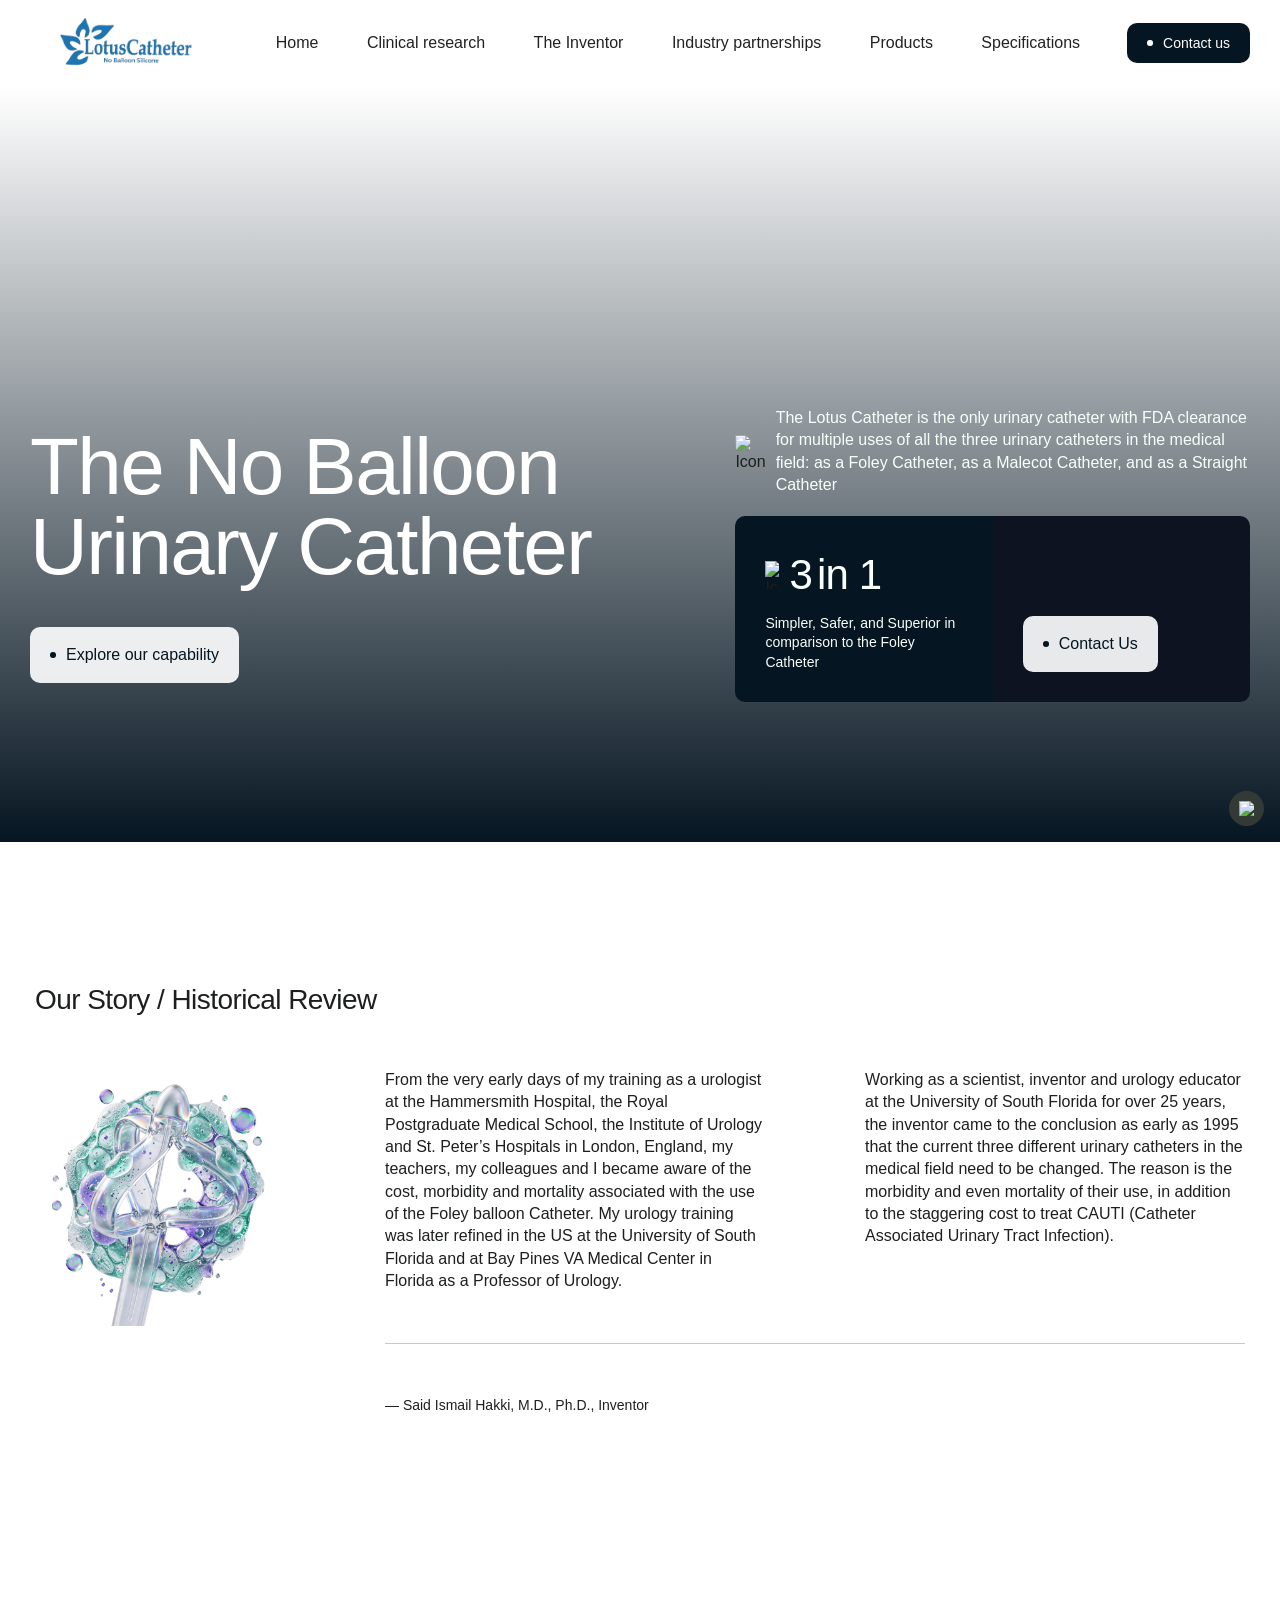
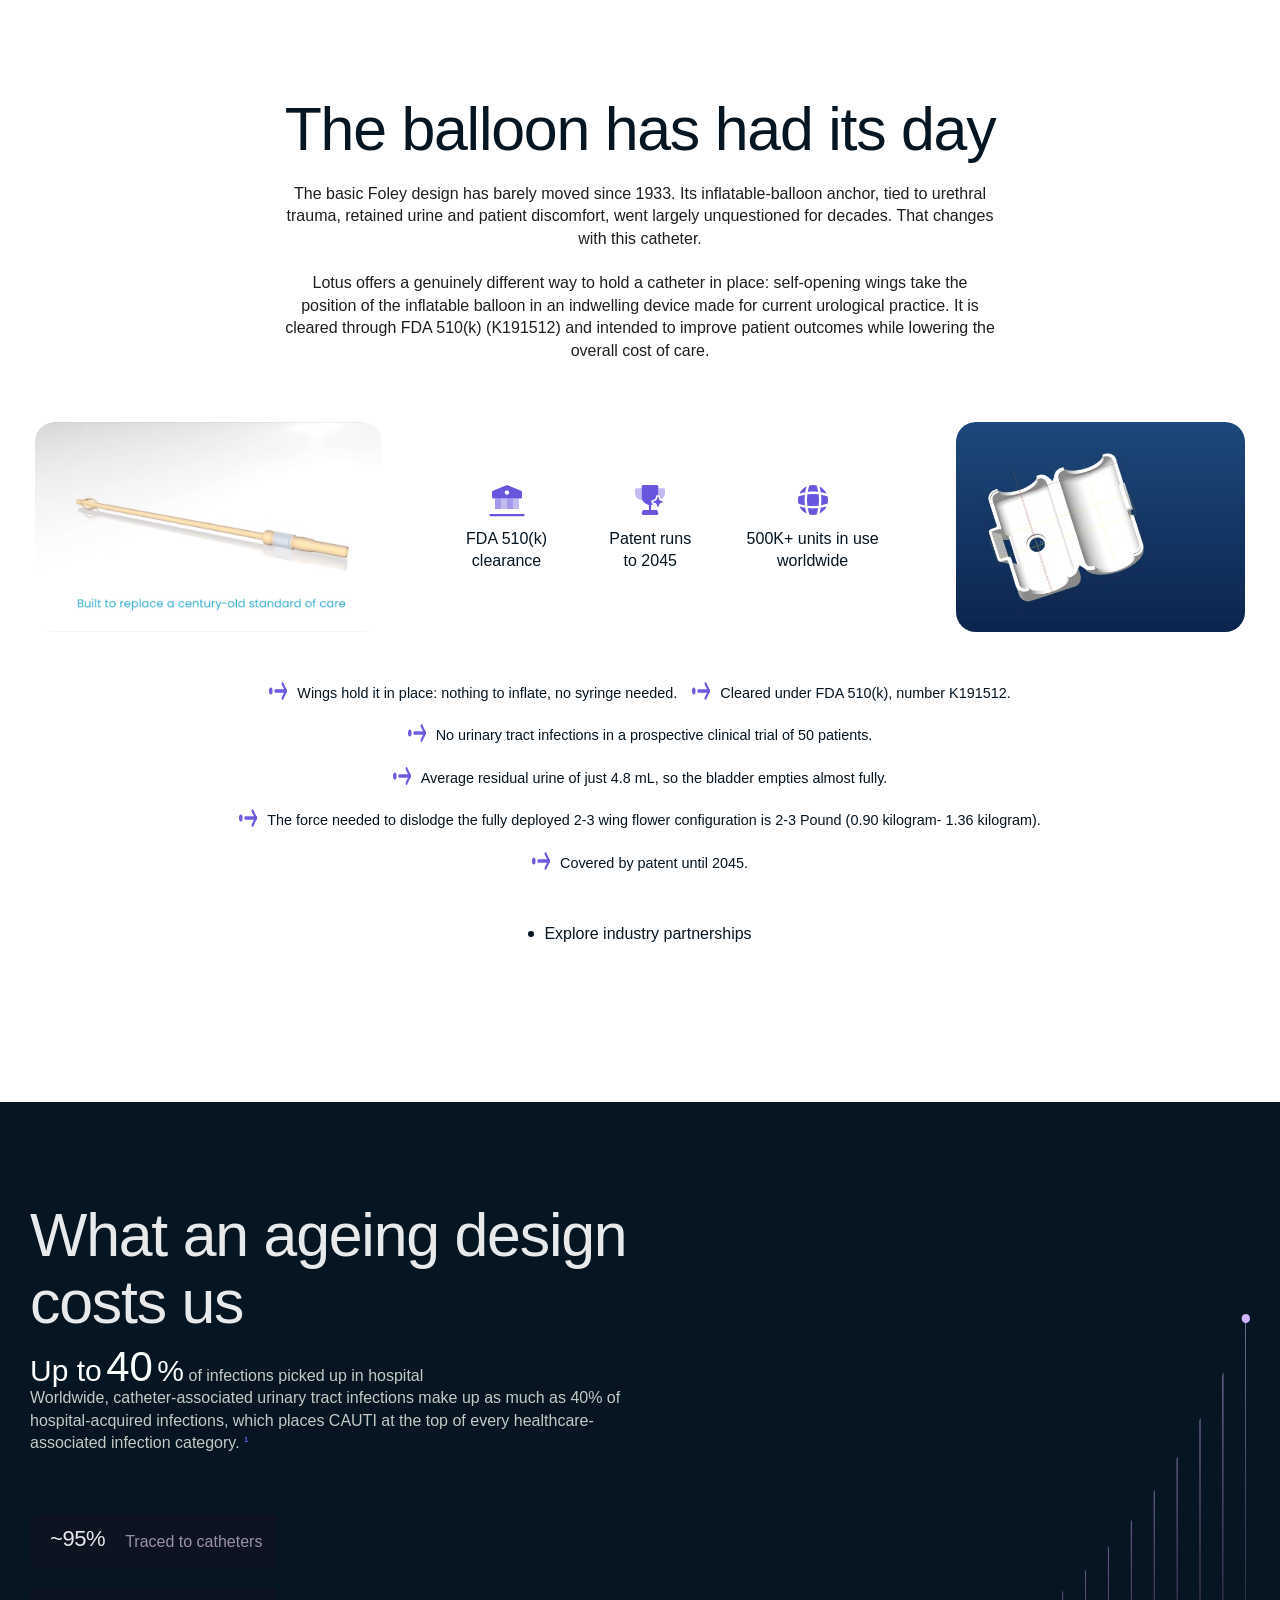
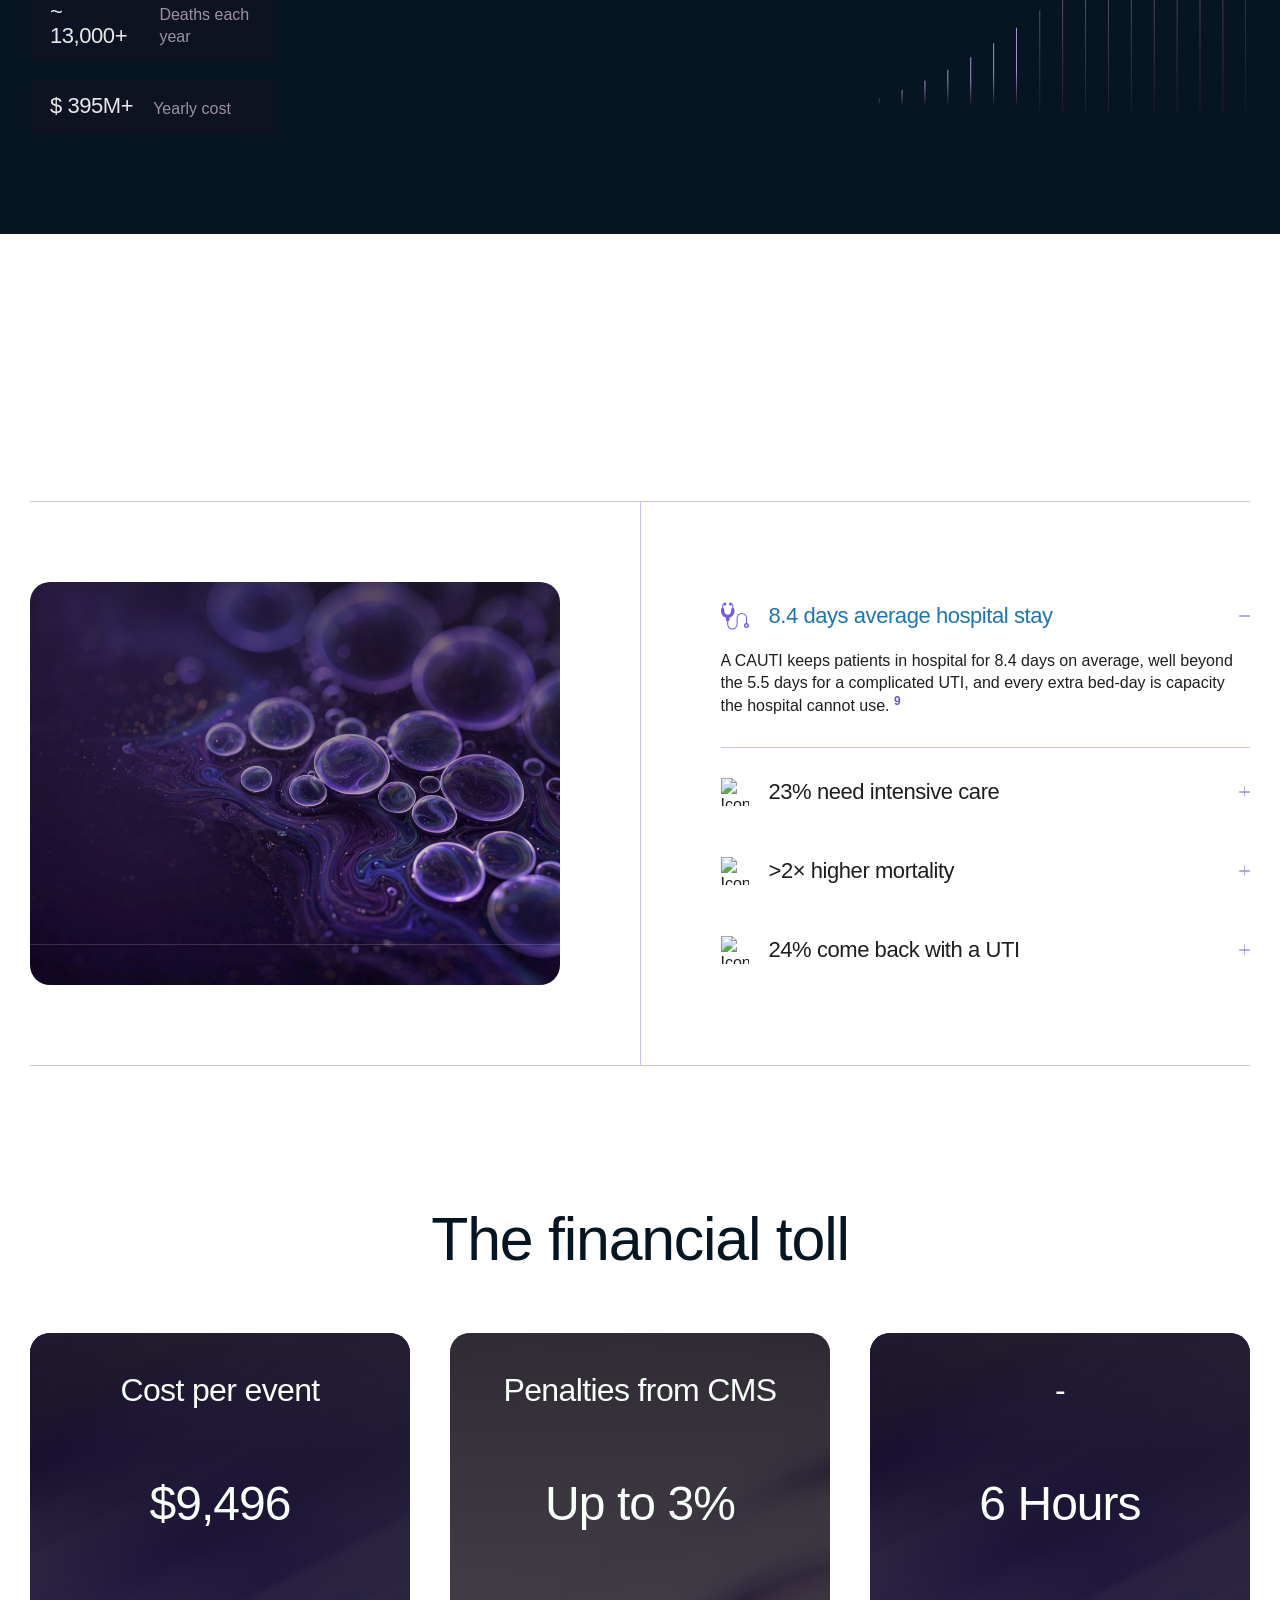
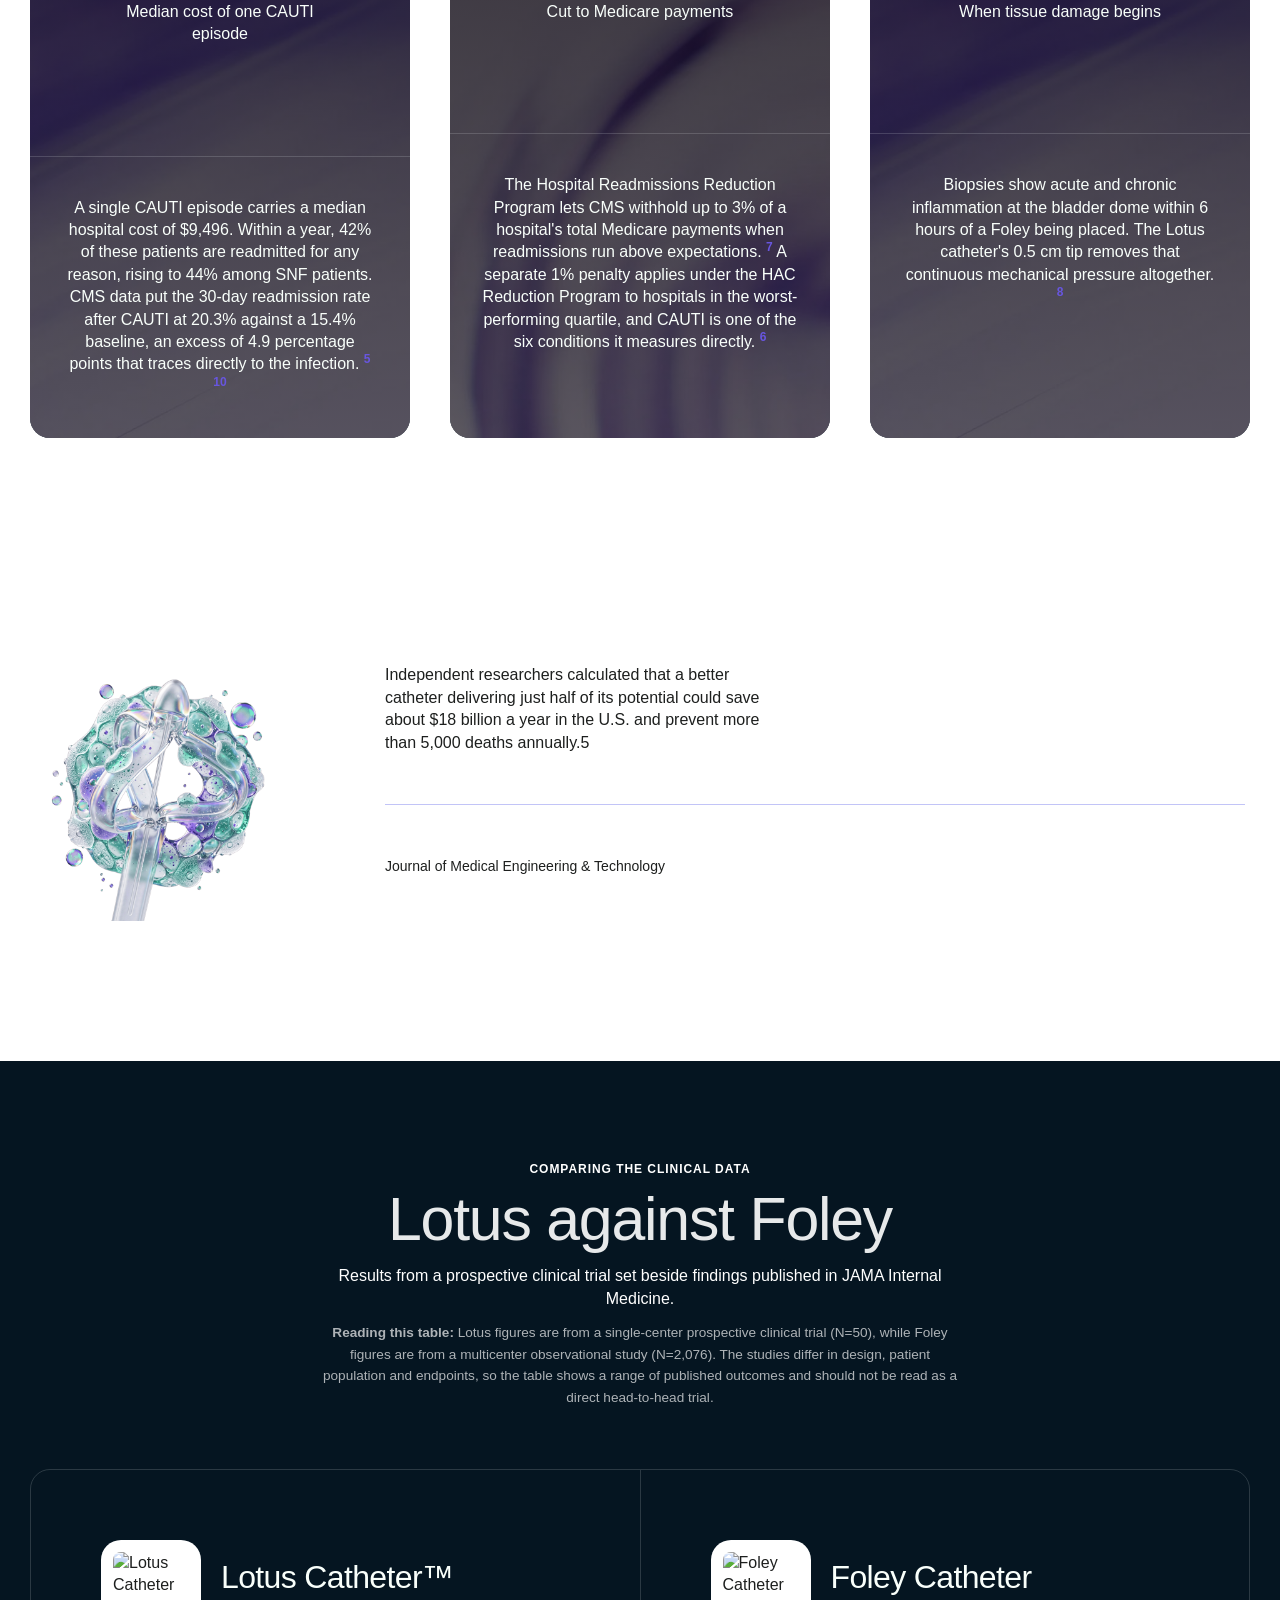
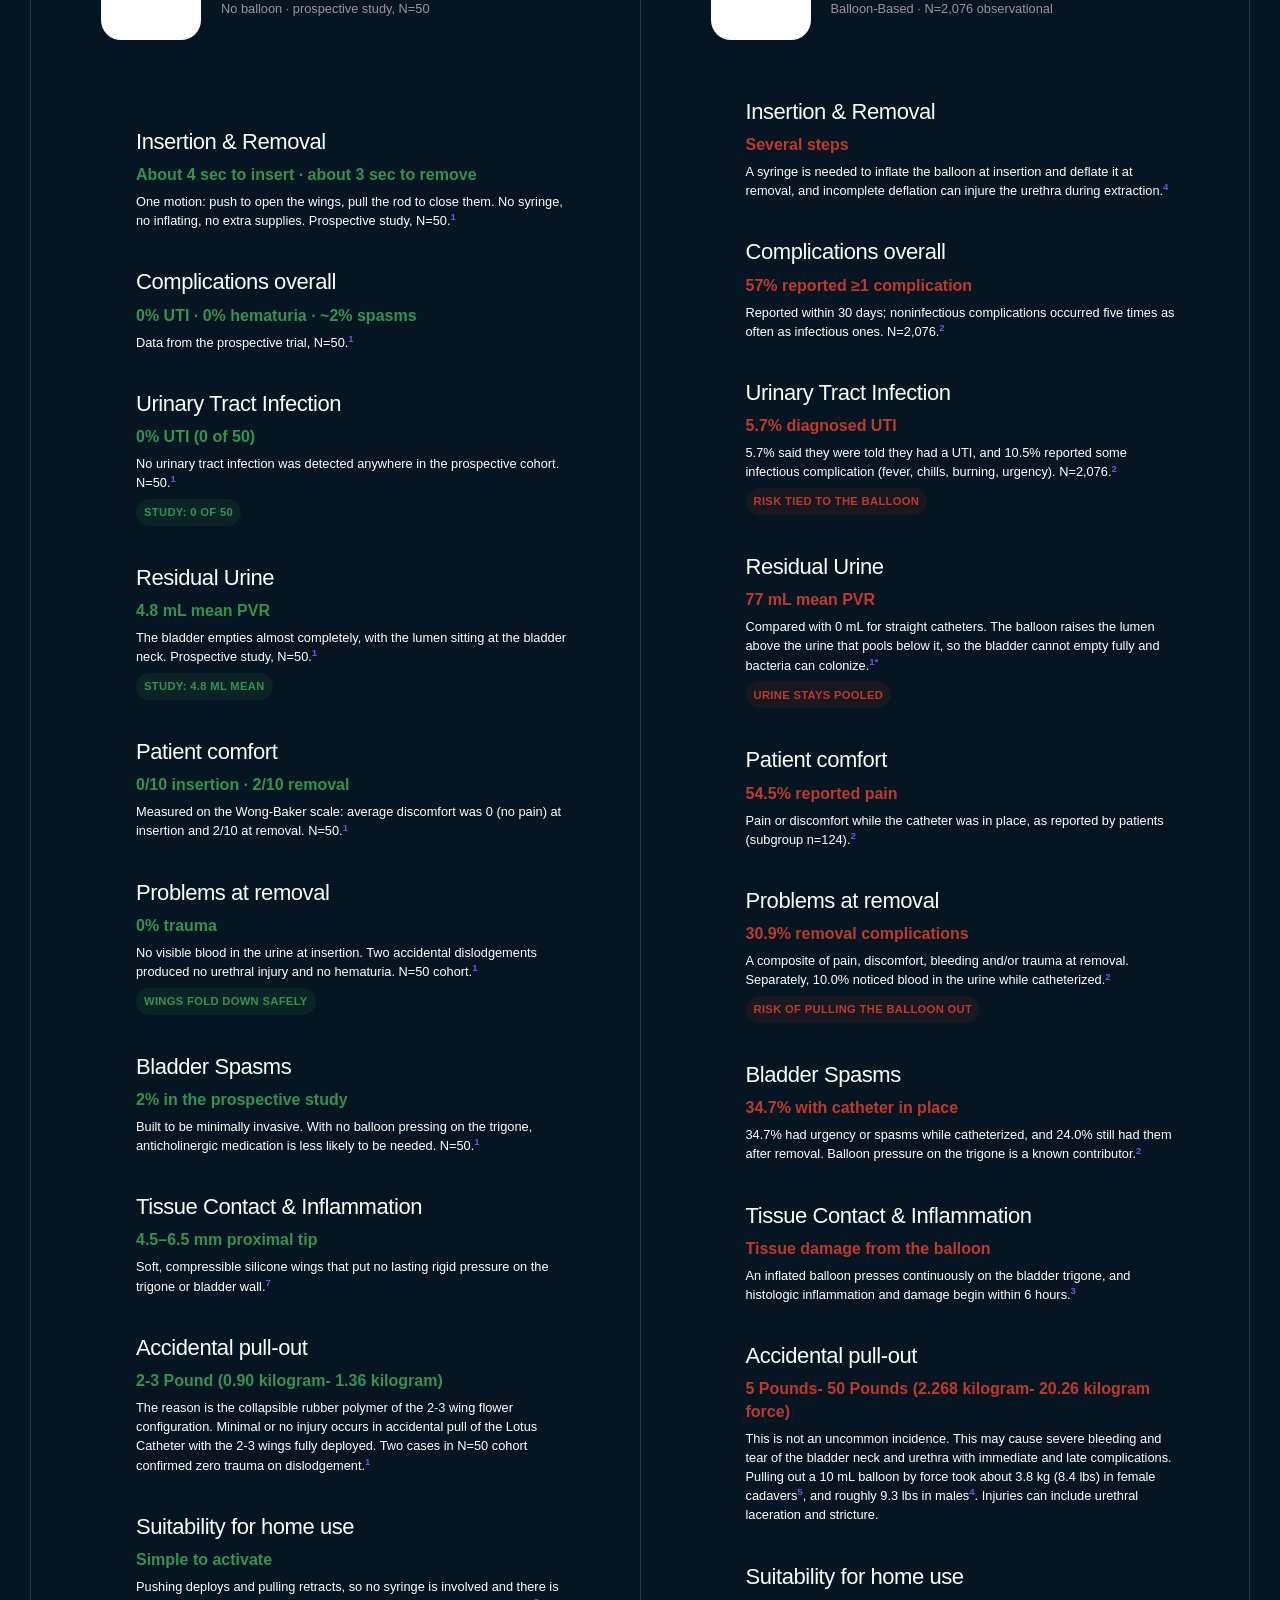
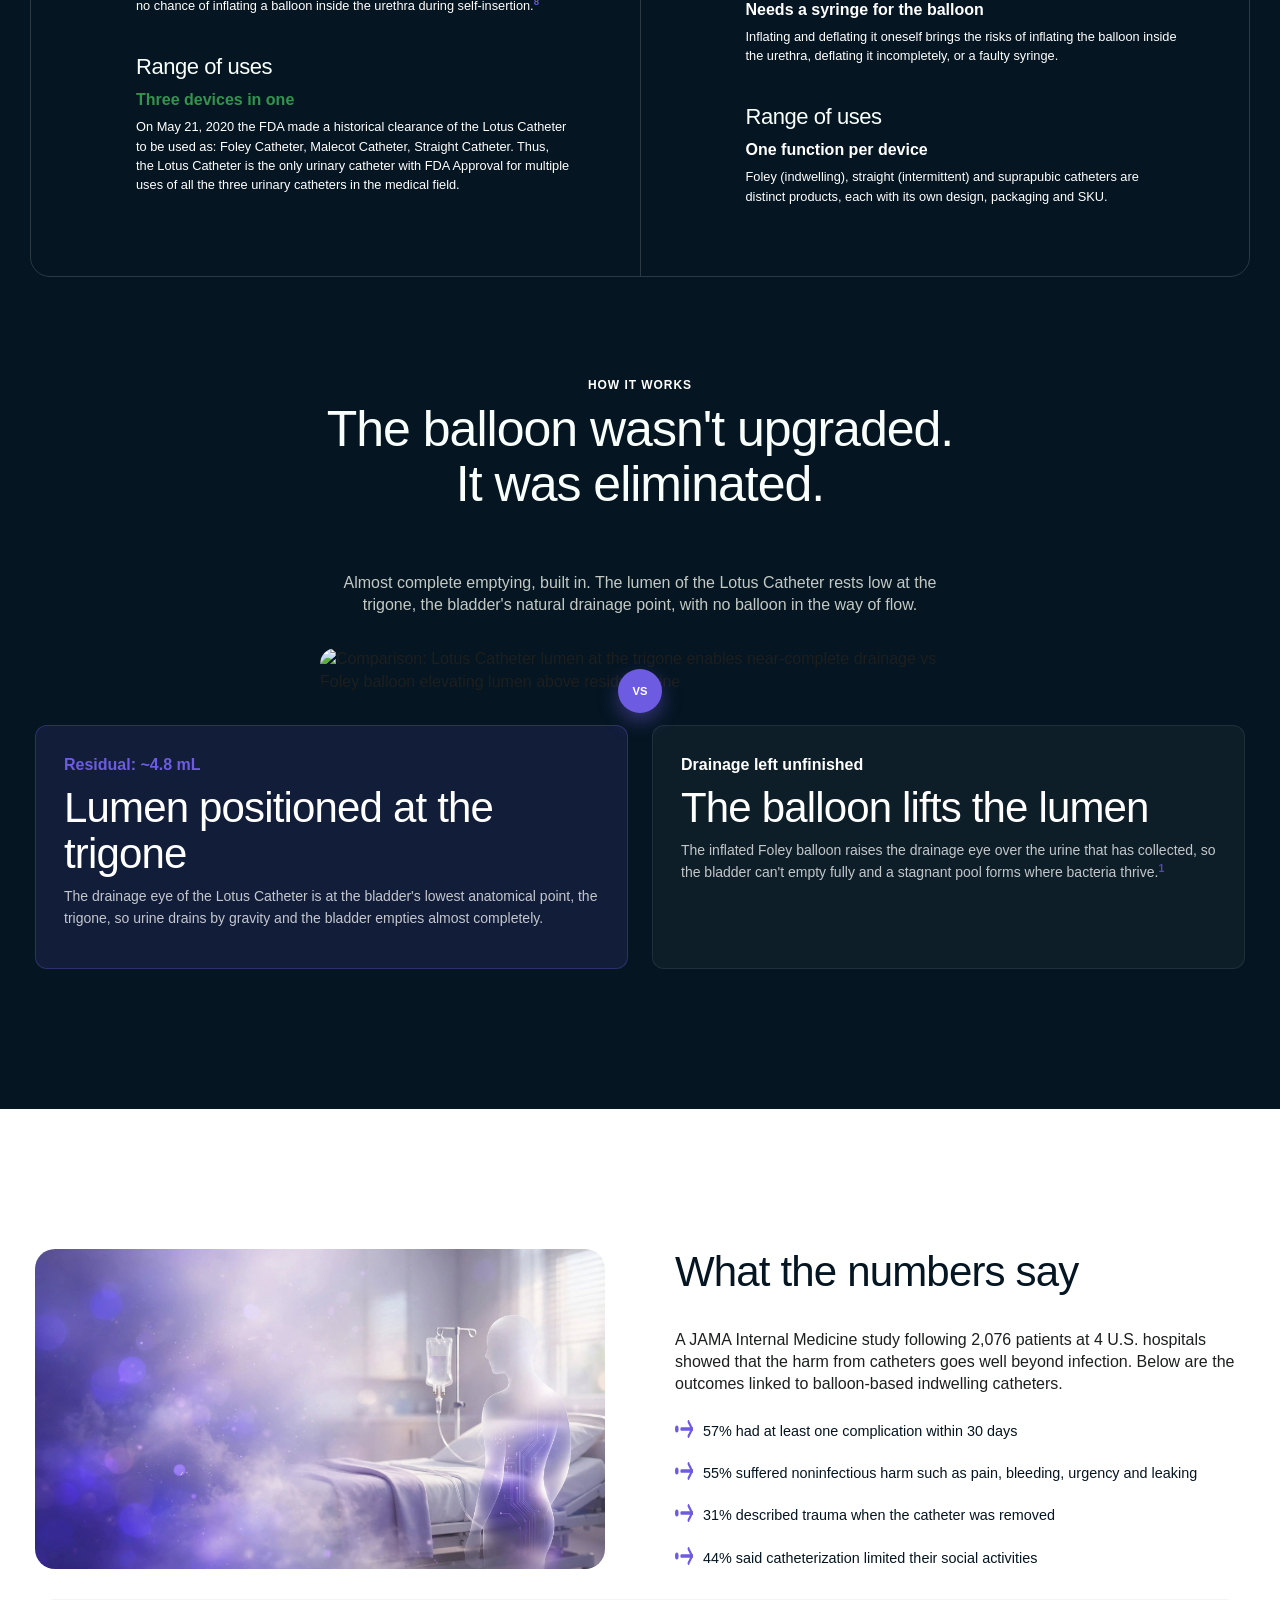
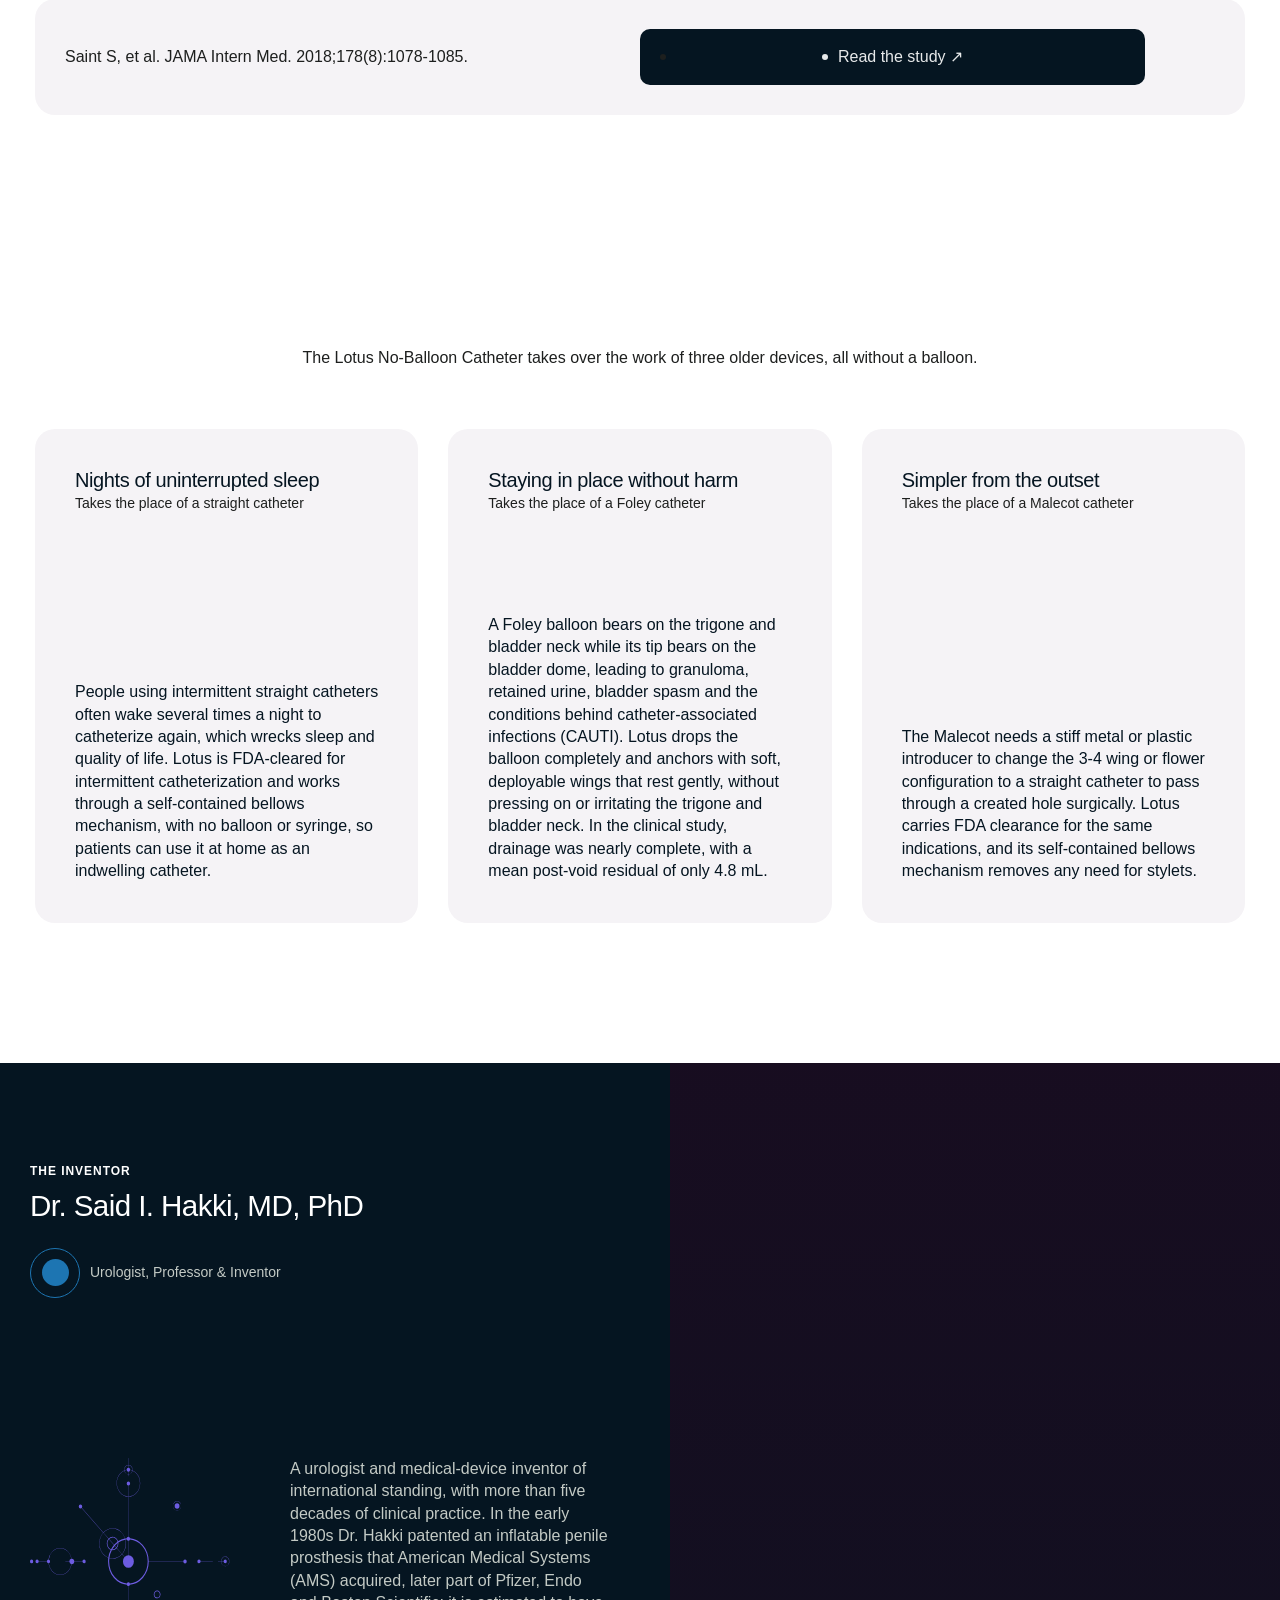
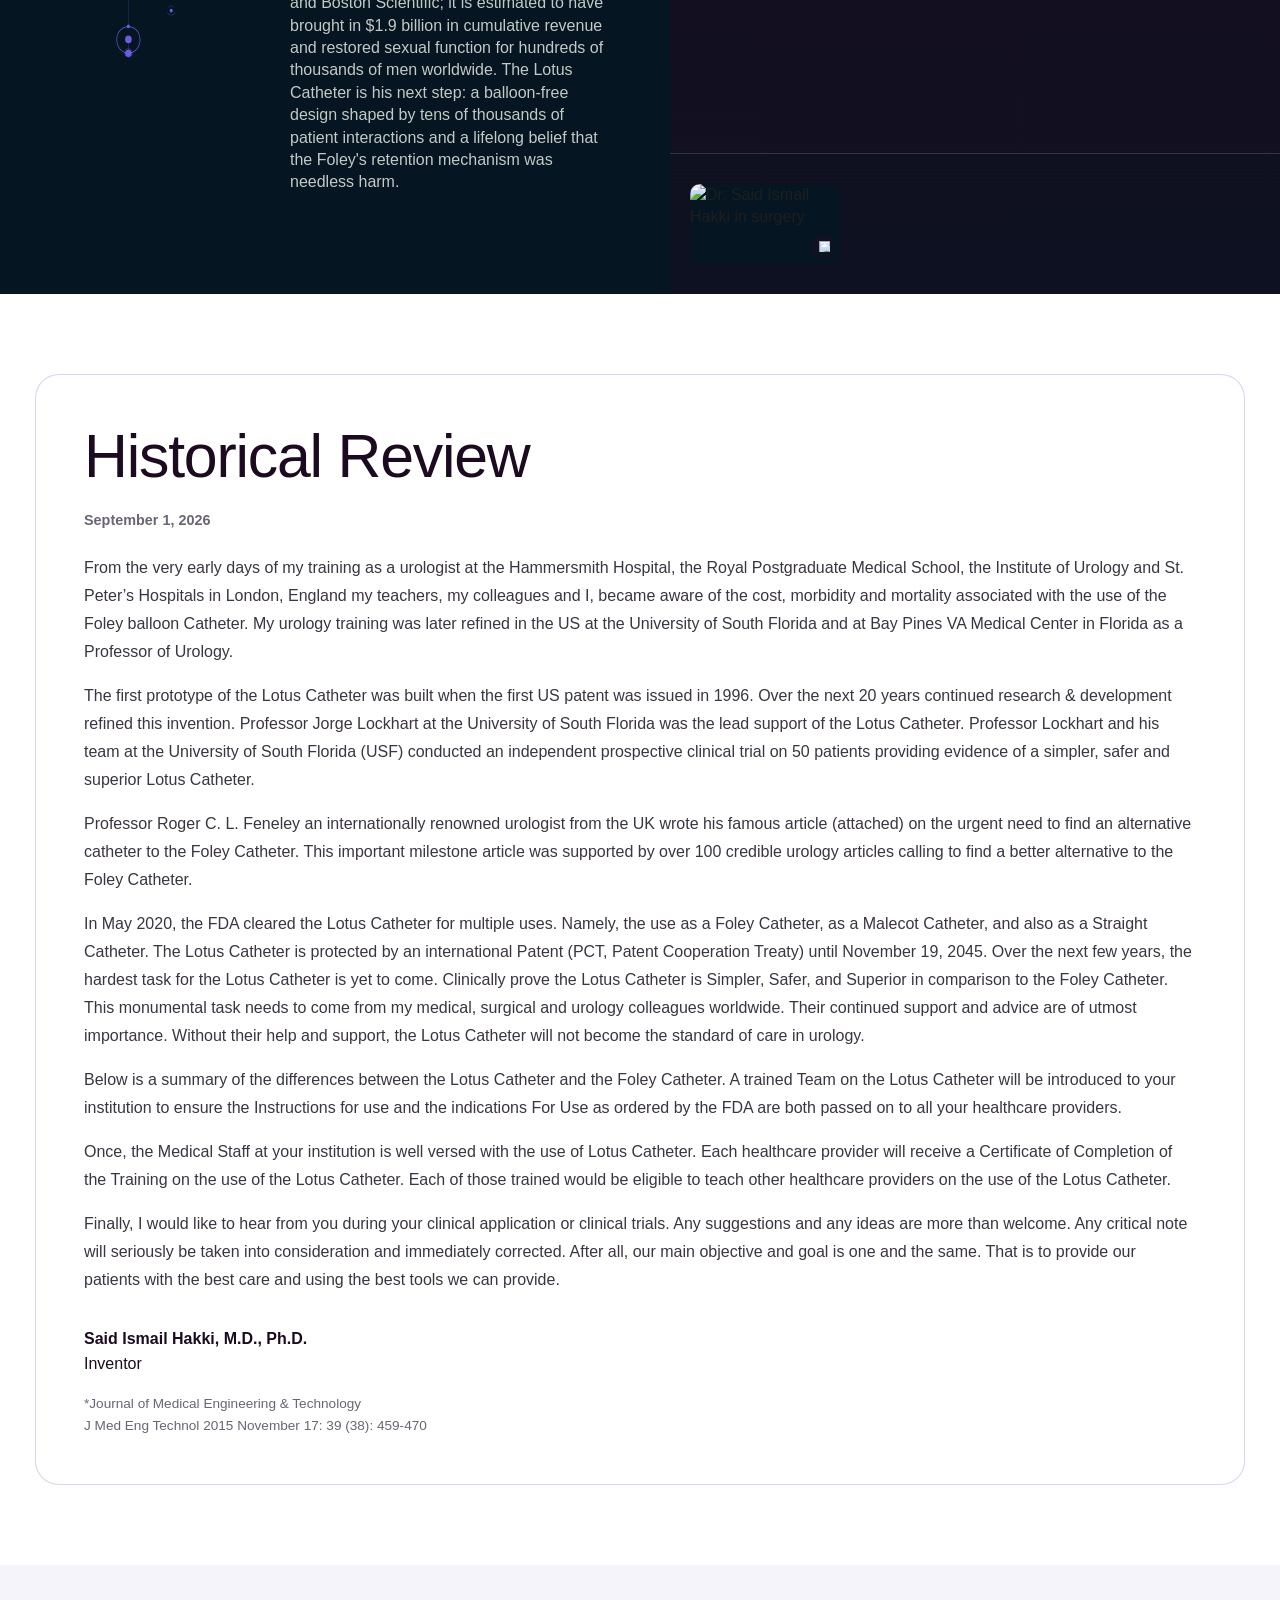
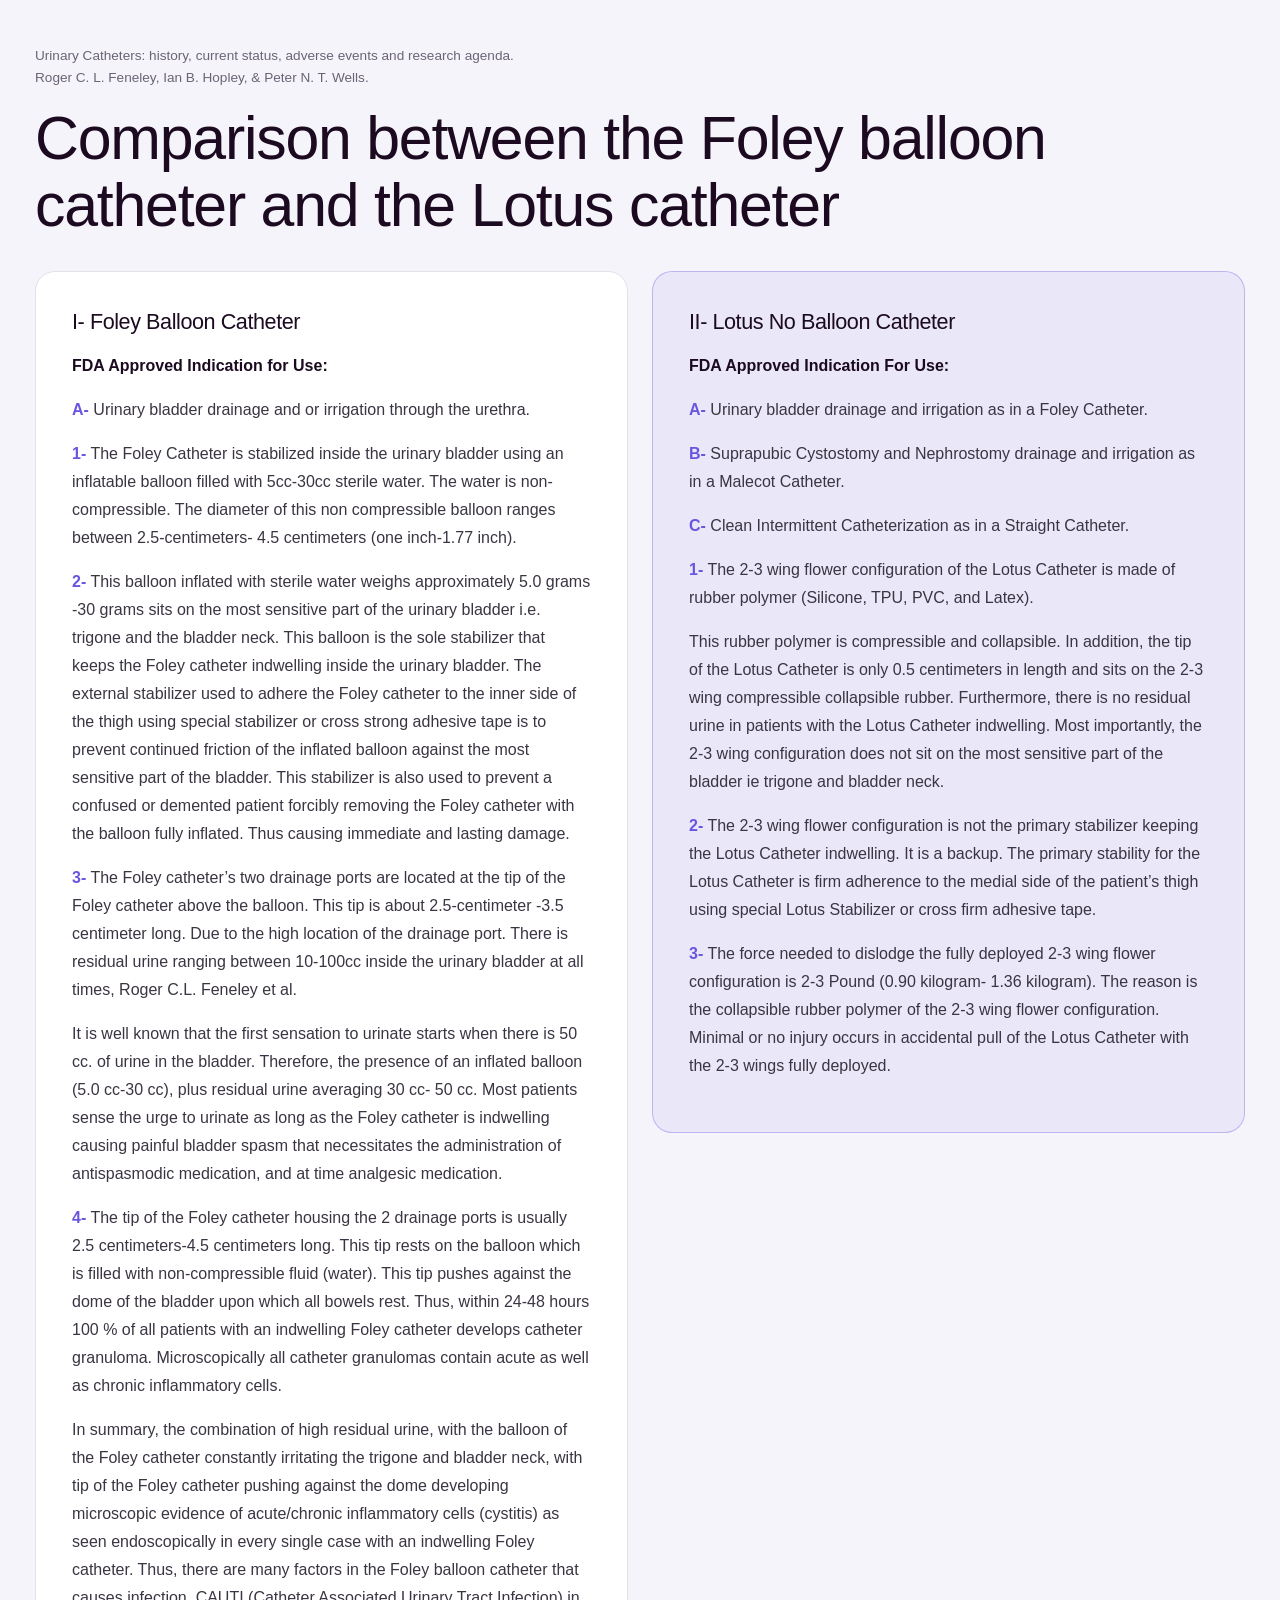
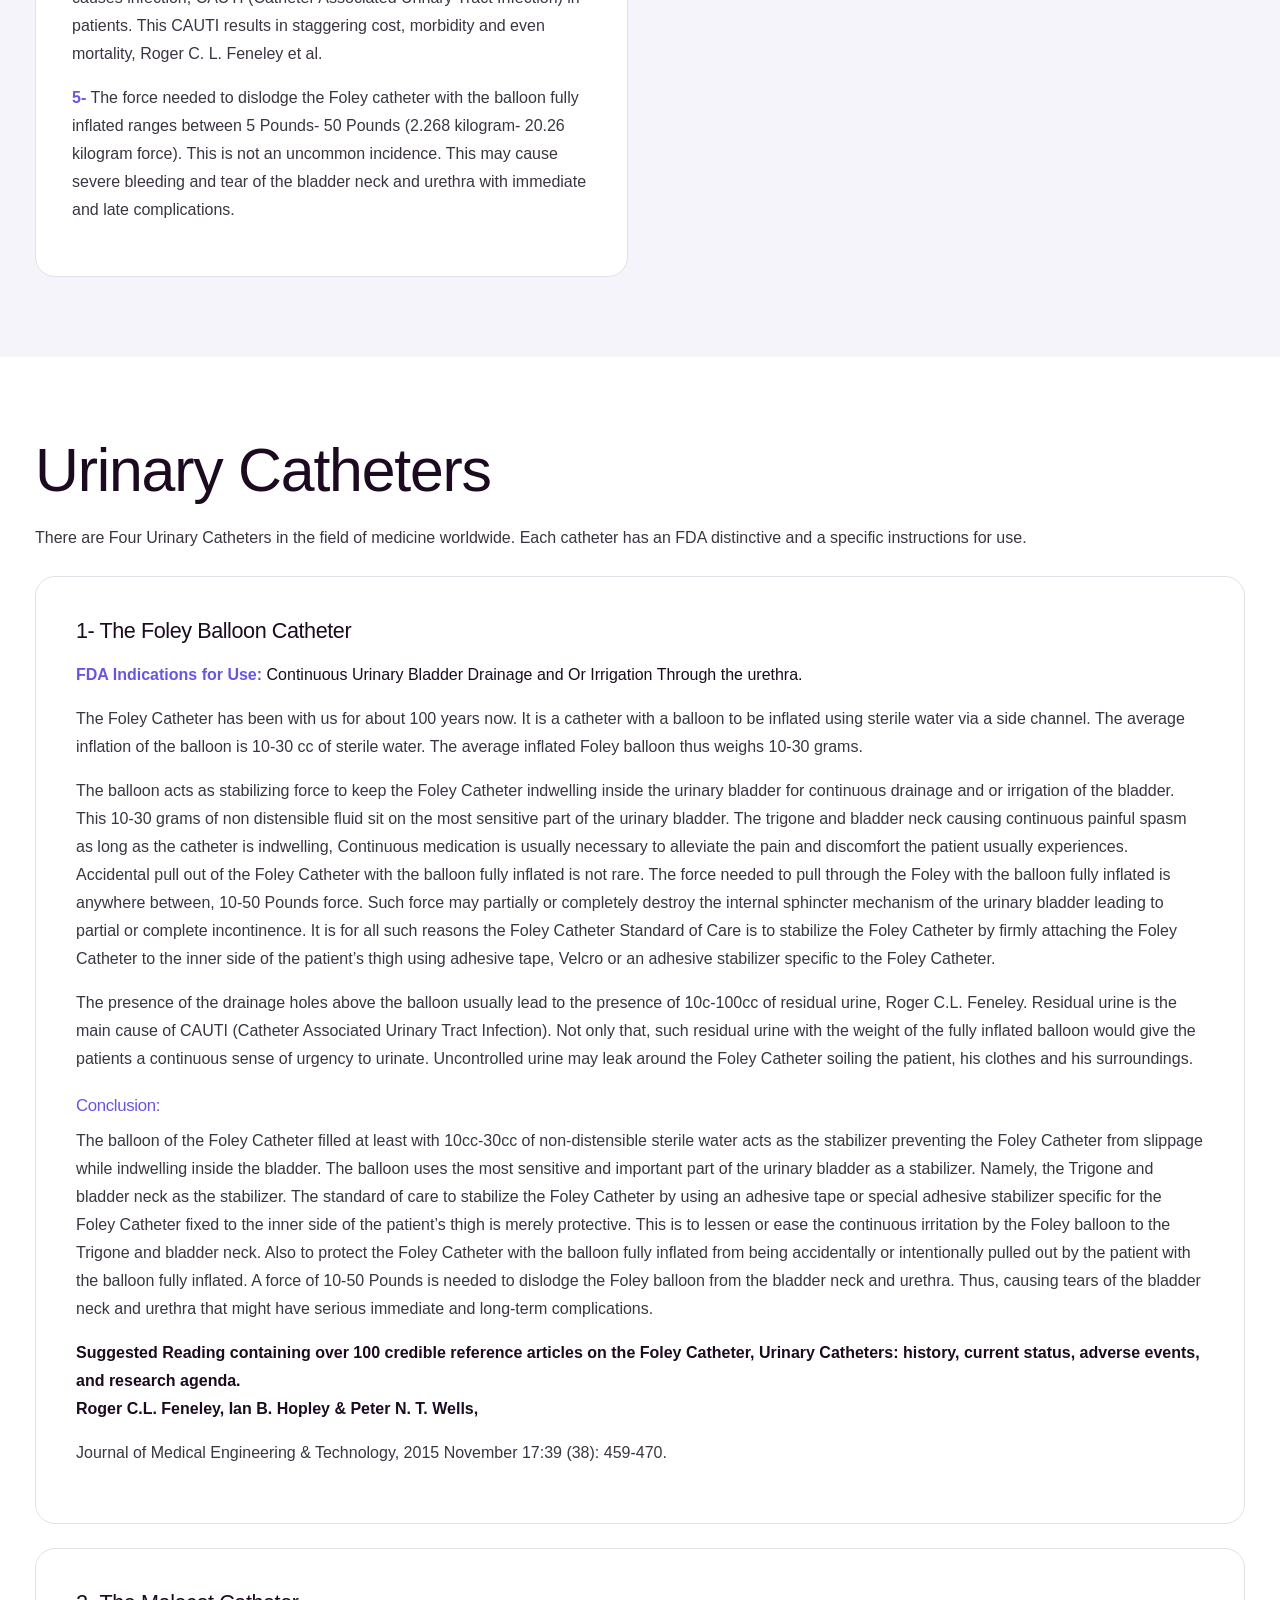
==== index.html @ dff913f1 "Rebuild home content, hero and add Products and Specifications pages Reworded home copy, added PDF-s" ====
<!doctype html>
<!-- This site was created in Webflow. https://webflow.com -->
<!-- Last Published: Wed Jan 28 2026 12:19:46 GMT+0000 (Coordinated Universal Time) -->
<html
	data-wf-domain="mediai-wbs.webflow.io"
	data-wf-page="flowgenius123455"
	data-wf-site="69005cf82faa551a1f421ffc"
	lang="en">
	<head>
		<meta charset="utf-8" />
		<link
			href="https://cdn.prod.website-files.com"
			rel="preconnect"
			crossorigin="anonymous" />
		<title>Lotus Catheter</title>
		<meta
			content="Lotus® balloon-free catheter is the most significant advancement in urinary catheter technology since 1933. It is engineered for effortless insertion and removal while drastically reducing residual urine. It is the first and only urinary catheter FDA 510(k)-cleared for the same indications as Foley, Malecot, and straight catheters in a single device."
			name="description" />
		<meta
			content="Lotus Catheter"
			property="og:title" />
		<meta
			content="Lotus® balloon-free catheter is the most significant advancement in urinary catheter technology since 1933. It is engineered for effortless insertion and removal while drastically reducing residual urine. It is the first and only urinary catheter FDA 510(k)-cleared for the same indications as Foley, Malecot, and straight catheters in a single device."
			property="og:description" />
		<meta
			content="https://zakibouchebtoul.github.io/lotus-catheter/assets/Images/favicon.png"
			property="og:image" />
		<meta
			content="Lotus Catheter"
			name="twitter:title" />
		<meta
			content="Lotus® balloon-free catheter is the most significant advancement in urinary catheter technology since 1933. It is engineered for effortless insertion and removal while drastically reducing residual urine. It is the first and only urinary catheter FDA 510(k)-cleared for the same indications as Foley, Malecot, and straight catheters in a single device."
			name="twitter:description" />
		<meta
			property="og:type"
			content="website" />
		<meta
			content="summary_large_image"
			name="twitter:card" />
		<meta
			content="width=device-width, initial-scale=1"
			name="viewport" />
		<meta
			content="Webflow"
			name="generator" />
		<link
			href="styles/style.css"
			rel="stylesheet"
			type="text/css"
			crossorigin="anonymous" />
		<link
			href="https://fonts.googleapis.com"
			rel="preconnect" />
		<link
			href="https://fonts.gstatic.com"
			rel="preconnect"
			crossorigin="anonymous" />
		<script
			src="https://ajax.googleapis.com/ajax/libs/webfont/1.6.26/webfont.js"
			type="text/javascript"></script>
		<script type="text/javascript">
			WebFont.load({
				google: {
					families: ["Inter:200,regular,300,400,500,600,700,800,900"],
				},
			});
		</script>
		<script type="text/javascript">
			!(function (o, c) {
				var n = c.documentElement,
					t = " w-mod-";
				((n.className += t + "js"),
					("ontouchstart" in o || (o.DocumentTouch && c instanceof DocumentTouch)) &&
						(n.className += t + "touch"));
			})(window, document);
		</script>
		<link
			href="assets/Images/favicon.png"
			rel="shortcut icon"
			type="image/png" />
		<link
			href="assets/Images/favicon.png"
			rel="apple-touch-icon" />
		<style>
			.lc-announcement {
				background: #1c0a20;
				color: #fff;
				text-align: center;
				font-size: 0.8125rem;
				padding: 0.65rem 3rem 0.65rem 1rem;
				position: relative;
				line-height: 1.4;
			}
			.lc-announcement a {
				color: #fff;
				text-decoration: underline;
			}
			.lc-announcement-close {
				position: absolute;
				right: 1rem;
				top: 50%;
				transform: translateY(-50%);
				background: none;
				border: 0;
				color: #fff;
				opacity: 1;
				cursor: pointer;
				font-size: 0.9rem;
				line-height: 1;
			}
			.lc-announcement-close:hover {
				opacity: 1;
			}
			.lc-eyebrow {
				font-size: 0.75rem;
				font-weight: 700;
				letter-spacing: 0.08em;
				text-transform: uppercase;
				color: #fff;
				margin-bottom: 0.5rem;
			}
			.lc-tier-label {
				text-align: center;
				font-weight: 700;
				font-size: 0.9rem;
				text-transform: uppercase;
				letter-spacing: 0.05em;
				margin: 2.5rem 0 1.5rem;
				color: #fff;
			}
			.lc-stat-grid {
				display: grid;
				grid-template-columns: repeat(4, 1fr);
				gap: 1.25rem;
				margin-bottom: 2rem;
			}
			.lc-stat-card {
				background: #f6f7f5;
				border-radius: 12px;
				padding: 1.75rem 1.5rem;
				text-align: center;
			}
			.lc-stat-value {
				font-size: 2rem;
				font-weight: 700;
				color: #111315;
				margin-bottom: 0.25rem;
			}
			.lc-stat-unit {
				font-weight: 600;
				font-size: 0.9rem;
				margin-bottom: 0.6rem;
			}
			.lc-stat-desc {
				font-size: 0.85rem;
				line-height: 1.55;
				color: #fff;
			}
			.lc-finance-grid {
				display: grid;
				grid-template-columns: 1fr 1fr;
				gap: 1.25rem;
				margin-bottom: 2rem;
			}
			.lc-finance-card {
				border-radius: 12px;
				padding: 2rem 1.75rem;
			}
			.lc-finance-card.dark {
				background: #111315;
				color: #fff;
			}
			.lc-finance-card.light {
				background: #f6f7f5;
				color: #111315;
			}
			.lc-finance-tag {
				display: inline-block;
				font-size: 0.7rem;
				font-weight: 700;
				text-transform: uppercase;
				letter-spacing: 0.05em;
				padding: 0.25rem 0.6rem;
				border-radius: 20px;
				margin-bottom: 1rem;
			}
			.lc-finance-card.dark .lc-finance-tag {
				background: rgba(255, 255, 255, 0.12);
			}
			.lc-finance-card.light .lc-finance-tag {
				background: rgba(17, 19, 21, 0.08);
			}
			.lc-finance-value {
				font-size: 2.5rem;
				font-weight: 700;
				margin-bottom: 0.25rem;
			}
			.lc-finance-unit {
				font-weight: 600;
				margin-bottom: 0.75rem;
			}
			.lc-finance-desc {
				font-size: 0.875rem;
				line-height: 1.6;
				opacity: 0.85;
			}
			.lc-callout {
				background: rgb(50, 148, 79);
				color: #fff;
				border-radius: 12px;
				padding: 2rem;
				text-align: center;
				max-width: 700px;
				margin: 0 auto;
			}
			.lc-callout-value {
				font-size: 1.75rem;
				font-weight: 700;
			}
			.lc-callout-unit {
				font-weight: 600;
				margin-bottom: 0.6rem;
				opacity: 0.9;
			}
			.lc-callout-desc {
				font-size: 0.9rem;
				line-height: 1.6;
				opacity: 0.95;
			}
			.lc-quote-wrap {
				max-width: 760px;
				margin: 0 auto;
				text-align: center;
				padding: 3rem 1.5rem;
			}
			.lc-quote-text {
				font-size: 1.5rem;
				line-height: 1.5;
				font-style: italic;
				color: #111315;
				margin-bottom: 1.25rem;
			}
			.lc-quote-attr {
				font-size: 0.85rem;
				color: #fff;
			}
			.lc-quote-attr a {
				color: rgb(50, 148, 79);
			}
			.lc-comp-table-wrap {
				overflow-x: auto;
				-webkit-overflow-scrolling: touch;
			}
			table.lc-comp-table {
				width: 100%;
				border-collapse: collapse;
				min-width: 820px;
				font-size: 0.875rem;
			}
			table.lc-comp-table th {
				text-align: left;
				padding: 1rem;
				border-bottom: 2px solid #111315;
				vertical-align: bottom;
			}
			table.lc-comp-table td {
				padding: 1rem;
				border-bottom: 1px solid #e3e5e0;
				vertical-align: top;
			}
			table.lc-comp-table td.lc-cat {
				font-weight: 700;
				white-space: nowrap;
				padding-right: 1.5rem;
			}
			.lc-th-name {
				display: block;
				font-weight: 700;
			}
			.lc-th-tag {
				display: block;
				font-size: 0.75rem;
				color: #fff;
			}
			.lc-th-sample {
				display: block;
				font-size: 0.7rem;
				color: #8a8792;
				margin-top: 0.15rem;
			}
			.lc-th-img {
				height: 40px;
				width: auto;
				margin-bottom: 0.4rem;
			}
			.lc-stat-good {
				display: block;
				font-weight: 700;
				color: rgb(50, 148, 79);
			}
			.lc-stat-bad {
				display: block;
				font-weight: 700;
				color: #c0392b;
			}
			.lc-stat-muted {
				display: block;
				font-weight: 700;
				color: #fff;
			}
			.lc-detail {
				display: block;
				font-size: 0.8rem;
				color: #fff;
				margin-top: 0.35rem;
				line-height: 1.5;
			}
			.lc-verdict {
				display: inline-block;
				margin-top: 0.4rem;
				font-size: 0.7rem;
				font-weight: 700;
				text-transform: uppercase;
				letter-spacing: 0.03em;
				padding: 0.15rem 0.5rem;
				border-radius: 20px;
			}
			.lc-verdict-win {
				background: rgba(50, 148, 79, 0.12);
				color: rgb(50, 148, 79);
			}
			.lc-verdict-risk {
				background: rgba(192, 57, 43, 0.1);
				color: #c0392b;
			}
			.info-list-icon {
				display: inline-block;
				flex-shrink: 0;
				background-color: #fff;
				-webkit-mask-image: var(--icon-url);
				mask-image: var(--icon-url);
				-webkit-mask-size: contain;
				mask-size: contain;
				-webkit-mask-repeat: no-repeat;
				mask-repeat: no-repeat;
				-webkit-mask-position: center;
				mask-position: center;
			}
			.lc-callout-note {
				background: #f6f7f5;
				border-radius: 12px;
				padding: 1.5rem 1.75rem;
				font-size: 0.875rem;
				line-height: 1.6;
				color: #fff;
				margin-bottom: 2rem;
			}
			.lc-work-grid {
				display: grid;
				grid-template-columns: 1fr 1fr;
				gap: 2rem;
			}
			.lc-work-card {
				background: #f6f7f5;
				border-radius: 16px;
				padding: 2.5rem;
			}
			.lc-work-card h3 {
				margin-bottom: 0.75rem;
			}
			.lc-work-card p {
				margin-bottom: 1.25rem;
				color: #fff;
			}
			.lc-work-card .list-item {
				margin-bottom: 0.6rem;
			}
			.lc-work-links {
				margin-top: 1.5rem;
				display: flex;
				flex-direction: column;
				gap: 0.5rem;
				align-items: flex-start;
			}
			.lc-work-links a.secondary-link {
				font-size: 0.85rem;
				color: #fff;
				text-decoration: underline;
			}
			.lc-mechanism-grid {
				display: grid;
				grid-template-columns: 1fr 1fr;
				gap: 1.5rem;
				margin-top: 2rem;
			}
			.lc-mechanism-card {
				border-radius: 12px;
				padding: 1.75rem;
			}
			.lc-mechanism-card.good {
				background: rgba(109, 92, 225, 0.12);
				border: 1px solid rgba(109, 92, 225, 0.3);
			}
			.lc-mechanism-card.bad {
				background: rgba(255, 255, 255, 0.04);
				border: 1px solid rgba(255, 255, 255, 0.08);
			}
			.lc-mechanism-card h4 {
				margin-bottom: 0.5rem;
			}
			.lc-mechanism-card p {
				font-size: 0.875rem;
				line-height: 1.6;
				color: #fff;
				opacity: 0.75;
			}
			.lc-mechanism-stat {
				font-weight: 700;
				margin-bottom: 0.5rem;
			}
			.lc-mechanism-card.good .lc-mechanism-stat {
				color: #6d5ce1;
			}
			.lc-audience-section {
				background: var(--color--black);
				padding: 6.25rem 0;
			}
			.lc-aud-label {
				font-size: 0.75rem;
				font-weight: 700;
				letter-spacing: 0.08em;
				text-transform: uppercase;
				color: #6d5ce1;
				text-align: center;
				margin-bottom: 0.75rem;
			}
			.lc-aud-title {
				color: #fff;
				text-align: center;
				font-size: var(--_typography---h2--h2);
				line-height: 1.25;
				margin-bottom: 1rem;
			}
			.lc-aud-subtitle {
				color: rgba(255, 255, 255, 0.65);
				text-align: center;
				max-width: 640px;
				margin: 0 auto 3rem;
				line-height: 1.6;
			}
			.lc-aud-grid {
				display: grid;
				grid-template-columns: 1fr 1fr;
				gap: 2rem;
			}
			.lc-aud-card {
				background: #2a1e31;
				border-radius: 20px;
				overflow: hidden;
				display: flex;
				flex-direction: column;
			}
			.lc-aud-card-image {
				width: 100%;
				height: 200px;
				object-fit: cover;
				display: block;
				background: #f5f3f6;
			}
			.lc-aud-card-body {
				padding: 2rem;
				display: flex;
				flex-direction: column;
				flex: 1;
			}
			.lc-aud-card-tag {
				display: inline-flex;
				align-self: flex-start;
				padding: 0.3rem 0.75rem;
				border-radius: 20px;
				background: rgba(109, 92, 225, 0.1);
				color: #6d5ce1;
				font-size: 0.75rem;
				font-weight: 700;
				margin-bottom: 1rem;
			}
			.lc-aud-card h3 {
				color: #fdfdfd;
				font-size: 1.35rem;
				margin-bottom: 0.75rem;
			}
			.lc-aud-card p {
				color: #afafaf;
				line-height: 1.6;
				margin-bottom: 1.25rem;
			}
			.lc-aud-card ul {
				list-style: none;
				padding: 0;
				margin: 0 0 1.5rem;
			}
			.lc-aud-card ul li {
				position: relative;
				padding-left: 1.5rem;
				margin-bottom: 0.6rem;
				color: #9f9ea1;
				font-size: 0.9rem;
				line-height: 1.5;
			}
			.lc-aud-card ul li::before {
				content: "✓";
				position: absolute;
				left: 0;
				color: #6d5ce1;
				font-weight: 700;
			}
			.lc-aud-btn-primary {
				display: inline-flex;
				align-items: center;
				justify-content: center;
				align-self: flex-start;
				background: #6d5ce1;
				color: #fff;
				padding: 0.9rem 1.75rem;
				border-radius: 50px;
				font-weight: 700;
				text-decoration: none;
				font-size: 0.9rem;
				margin-top: auto;
			}
			.lc-aud-btn-primary:hover {
				background: #5b4bd1;
			}
			.lc-aud-btn-secondary {
				display: inline-flex;
				align-items: center;
				justify-content: center;
				align-self: flex-start;
				background: transparent;
				border: 1.5px solid #5b4bd1;
				color: #5b4bd1;
				padding: 0.9rem 1.75rem;
				border-radius: 50px;
				font-weight: 700;
				text-decoration: none;
				font-size: 0.9rem;
				margin-top: auto;
			}
			.lc-aud-btn-secondary:hover {
				background: #1c0b20;
				color: #fff;
			}
			.lc-aud-alt-link {
				color: #6d5ce1;
				font-size: 0.85rem;
				font-weight: 600;
				text-decoration: underline;
			}
			@media (max-width: 767px) {
				.lc-aud-grid {
					grid-template-columns: 1fr;
				}
				.lc-audience-section {
					padding: 4rem 0;
				}
			}
			/* Press items are .statistics-item, kept exactly as the original
			   design/layout, just turned into real links so they're
			   clickable, with a small date/status line added under the
			   description. */
			a.statistics-item {
				text-decoration: none;
				color: inherit;
				cursor: pointer;
				transition:
					transform 0.2s ease,
					opacity 0.2s ease;
			}
			a.statistics-item:hover {
				transform: translateY(-3px);
				opacity: 0.85;
			}
			.lc-press-date {
				font-size: 0.75rem;
				font-weight: 700;
				text-transform: uppercase;
				letter-spacing: 0.04em;
				color: #6d5ce1;
				margin-top: 0.75rem;
			}
			/* .statistics-icon is normally an <img>, which can't be
			   recolored with CSS since it paints its own pixels. These are
			   empty <span> elements instead, masked to the icon's shape and
			   filled with background-color so they can take the accent
			   color directly. */
			.statistics-icon {
				display: inline-block;
				background-color: #6856df;
				-webkit-mask-image: var(--icon-url);
				mask-image: var(--icon-url);
				-webkit-mask-size: contain;
				mask-size: contain;
				-webkit-mask-repeat: no-repeat;
				mask-repeat: no-repeat;
				-webkit-mask-position: center;
				mask-position: center;
			}
			/* Contact form: the shared stylesheet's default state was the
			   light purple with focus/hover switching to near-white, and
			   selects used a separate light-green swap instead of purple.
			   Reverse the input states and drop the green so everything
			   uses one consistent light-purple / near-white pair. */
			.form-input.contact-input,
			.form-select.contact-input {
				background-color: var(--color--gray-7);
				border-color: var(--color--gray-7);
			}
			.form-input.contact-input:focus,
			.form-select.contact-input:focus {
				background-color: var(--color--secondary-1);
				border-color: var(--color--secondary-1);
			}
			/* .cta-review-image is normally an <img>; recolor via mask same
			   as .statistics-icon, using the light-purple accent. */
			.cta-review-image {
				display: inline-block;
				background-color: var(--color--secondary-1);
				-webkit-mask-image: var(--icon-url);
				mask-image: var(--icon-url);
				-webkit-mask-size: contain;
				mask-size: contain;
				-webkit-mask-repeat: no-repeat;
				mask-repeat: no-repeat;
				-webkit-mask-position: center;
				mask-position: center;
			}
			/* The shared stylesheet gives .case-studies-title a -4rem bottom
			   margin, meant to be compensated by the original Webflow
			   slider's own top padding. Our rebuilt grid has no such
			   padding, so that negative margin was dragging it up over the
			   badges/paragraph above at wider viewports. Replace it with a
			   normal positive gap instead of just zeroing it out. */
			.case-studies-title {
				margin-bottom: 2.5rem !important;
			}
			@media (max-width: 600px) {
				.case-studies-title {
					margin-bottom: 1.75rem !important;
				}
			}
			/* Between 480px and 991px .grid-review drops to 2 columns, which
			   leaves the 3rd of our 3 cards orphaned alone in the first
			   column instead of spanning the row. */
			@media screen and (max-width: 991px) {
				.case-studies-section .grid-review > div:last-child {
					grid-column: 1 / -1;
				}
			}
			/* The split-hero template component positions its subtitle circle
			   (.split-hero) as position:absolute at some breakpoints and
			   position:static (inline in a wrapping flex row) at others.
			   With our shorter heading, the static breakpoints let it
			   collide with the eyebrow/title instead of sitting cleanly
			   below them. Force a simple, always-stacked layout instead. */
			.split-hero-top {
				display: flex !important;
				flex-direction: column !important;
				align-items: flex-start !important;
			}
			.split-hero {
				position: static !important;
				inset: auto !important;
				max-width: none !important;
				margin-top: 0.75rem;
			}
			.lc-catheter-header {
				display: flex;
				flex-direction: row;
				align-items: center;
				gap: 1.25rem;
			}
			.lc-catheter-header-image {
				width: 100px;
				height: 100px;
				object-fit: contain;
				border-radius: 20px;
				background: #fff;
				padding: 12px;
				flex-shrink: 0;
			}
			@media (max-width: 600px) {
				.lc-catheter-header-image {
					width: 120px;
					height: 120px;
				}
			}
			@media (max-width: 991px) {
				.lc-catheter-header {
					flex-direction: column;
					align-items: flex-start;
					gap: 0.85rem;
				}
			}
			.lc-mechanism-image-wrap {
				position: relative;
				max-width: 640px;
				margin: 0 auto 2rem;
			}
			.lc-mechanism-image-wrap img {
				width: 100%;
				height: auto;
				display: block;
				border-radius: 16px;
			}
			.lc-mechanism-vs {
				position: absolute;
				left: 50%;
				bottom: -20px;
				transform: translateX(-50%);
				width: 44px;
				height: 44px;
				border-radius: 50%;
				background: #6d5ce1;
				color: #fff;
				display: flex;
				align-items: center;
				justify-content: center;
				font-size: 0.7rem;
				font-weight: 700;
				box-shadow: 0 8px 20px rgba(109, 92, 225, 0.45);
			}
			.lc-form-section {
				background: #f6f7f5;
				border-radius: 20px;
				padding: 3rem;
				display: grid;
				grid-template-columns: 1fr 1.4fr;
				gap: 3rem;
			}
			.lc-form-info h3 {
				margin-bottom: 1rem;
			}
			.lc-form-info p {
				color: #fff;
				margin-bottom: 1.5rem;
			}
			.lc-form-email {
				display: inline-flex;
				align-items: center;
				gap: 0.5rem;
				font-weight: 700;
				color: #111315;
				text-decoration: none;
				margin-bottom: 0.75rem;
			}
			.lc-form-response {
				font-size: 0.8rem;
				color: #fff;
			}
			.lc-form-row {
				display: flex;
				gap: 1rem;
				margin-bottom: 1rem;
			}
			.lc-form-row input,
			.lc-form select,
			.lc-form textarea {
				width: 100%;
				padding: 0.85rem 1rem;
				border: 1px solid #d7d9d4;
				border-radius: 8px;
				font-family: Inter, sans-serif !important;
				font-size: 0.9rem;
				background: #fff;
			}
			.lc-form > input,
			.lc-form > select {
				width: 100%;
				margin-bottom: 1rem;
				padding: 0.85rem 1rem;
				border: 1px solid #d7d9d4;
				border-radius: 8px;
				font-family: Inter, sans-serif !important;
				font-size: 0.9rem;
				background: #fff;
			}

			.lc-form textarea {
				min-height: 100px;
				margin-bottom: 1rem;
				resize: vertical;
			}
			.lc-form-privacy {
				font-size: 0.75rem;
				color: #8a8792;
				margin-top: 0.75rem;
				line-height: 1.5;
			}
			.lc-inventor-credibility {
				text-align: center;
				font-size: 0.8rem;
				color: #8a8792;
				margin-top: 1rem;
			}
			@media (max-width: 900px) {
				.lc-stat-grid {
					grid-template-columns: repeat(2, 1fr);
				}
				.lc-finance-grid,
				.lc-mechanism-grid,
				.lc-work-grid {
					grid-template-columns: 1fr;
				}
				.lc-form-section {
					grid-template-columns: 1fr;
					padding: 2rem 1.5rem;
				}
				.lc-form-row {
					flex-direction: column;
				}
			}
			@media (max-width: 480px) {
				.lc-stat-grid {
					grid-template-columns: 1fr;
				}
			}
			.graph-counter-item {
				position: relative;
				cursor: help;
			}
			.graph-tooltip {
				position: absolute;
				top: 50%;
				left: calc(100% + 18px);
				width: 270px;
				max-width: 78vw;
				background: #2a1e31;
				color: #b4b8b6;
				border-radius: 14px;
				padding: 1.15rem 1.3rem 1.05rem;
				box-shadow:
					0 20px 45px rgba(0, 0, 0, 0.32),
					0 3px 10px rgba(0, 0, 0, 0.14);
				text-align: left;
				font-size: 0.8125rem;
				line-height: 1.6;
				opacity: 0;
				visibility: hidden;
				pointer-events: none;
				transform: translate(-8px, -50%) scale(0.94);
				transform-origin: left center;
				transition:
					opacity 0.22s ease,
					transform 0.22s ease,
					visibility 0.22s;
				z-index: 30;
			}
			.graph-tooltip::after {
				content: "";
				position: absolute;
				top: 50%;
				right: 100%;
				transform: translateY(-50%);
				border: 8px solid transparent;
				border-right-color: #2a1e31;
			}
			.graph-tooltip-row {
				display: flex;
				align-items: flex-start;
				gap: 0.6rem;
			}
			/* Every citation reference number (the small superscript links
			   throughout the comparison table, mechanism section, and the
			   numbers section) in one consistent accent color. */
			sup a {
				color: #6856df;
				text-decoration: none;
				font-weight: 700;
			}
			sup a:hover {
				text-decoration: underline;
			}
			.graph-tooltip-cite {
				display: inline-flex;
				align-items: center;
				justify-content: center;
				width: 20px;
				height: 20px;
				border-radius: 50%;
				background: #cdb3fb;
				color: #2a1e31;
				font-size: 0.65rem;
				font-weight: 700;
				flex-shrink: 0;
				text-decoration: none;
				cursor: pointer;
			}
			.graph-counter-item:hover .graph-tooltip,
			.graph-counter-item:focus-within .graph-tooltip {
				opacity: 1;
				visibility: visible;
				pointer-events: auto;
				transform: translate(0, -50%) scale(1);
			}
			@media (max-width: 767px) {
				/* Below 767px the stat cards can sit in a 2-column grid (see
				   .graph-counter-items @479px), so a card-anchored popover can
				   land off-center in a half-width column and clip off-screen.
				   Use a full-width fixed bottom sheet instead — it never
				   depends on which card or column triggered it. Reset
				   transform on the whole ancestor chain too: a transform
				   anywhere above (Webflow's own scroll-reveal can set one)
				   would otherwise re-scope position:fixed to that ancestor
				   instead of the real viewport. */
				.graph-counter-item,
				.graph-counter-items,
				.grid-graph,
				.container,
				.graph-section {
					transform: none !important;
				}
				.graph-tooltip {
					position: fixed !important;
					top: auto !important;
					left: 0 !important;
					right: 0 !important;
					bottom: 0 !important;
					width: 100% !important;
					max-width: none !important;
					border-radius: 20px 20px 0 0;
					padding: 1.5rem 1.5rem calc(1.5rem + env(safe-area-inset-bottom, 0px));
					transform: translateY(100%);
					transition:
						transform 0.28s ease,
						opacity 0.22s ease,
						visibility 0.22s;
				}
				.graph-tooltip::after {
					display: none;
				}
				.graph-counter-item:hover .graph-tooltip,
				.graph-counter-item:focus-within .graph-tooltip {
					transform: translateY(0);
				}
			}
		</style>
	</head>
	<body>
		<div
			data-animation="default"
			data-collapse="medium"
			data-duration="400"
			data-easing="ease"
			data-easing2="ease"
			role="banner"
			class="navbar w-nav">
			<div class="container">
				<div class="w-layout-grid grid-nav">
					<a
						href="./"
						id="w-node-e6ff9f79-f479-fa42-6f69-a3df18a8ef3f-18a8ef3c"
						aria-current="page"
						class="brand w-nav-brand w--current">
						<img
							src="assets/Images/lotuscatheter_FINAL_aligned.png"
							loading="lazy"
							alt="Logo"
							class="logo" />
					</a>
					<div class="right-nav">
						<nav
							role="navigation"
							id="w-node-e6ff9f79-f479-fa42-6f69-a3df18a8ef41-18a8ef3c"
							class="nav-menu w-nav-menu">
							<a
								href="./"
								aria-current="page"
								class="nav-link w-nav-link w--current"
								>Home</a
							>
							<a
								href="#comparison"
								class="nav-link w-nav-link">
								Clinical research
							</a>
							<a
								href="#inventor"
								class="nav-link w-nav-link"
								>The Inventor</a
							>
							<a
								href="#partners"
								class="nav-link w-nav-link"
								>Industry partnerships</a
							>
							<a
								href="products.html"
								class="nav-link w-nav-link"
								>Products</a
							>
							<a
								href="specifications.html"
								class="nav-link w-nav-link"
								>Specifications</a
							>
						</nav>
						<div class="nav-button-wrap">
							<a
								data-wf--button--variant="button-black"
								data-w-id="d102baf6-0bbf-4311-9c79-6b424f8fe8a7"
								href="#contact"
								class="button-black w-inline-block">
								<div class="button-left-icon"></div>
								<div class="button-hover"></div>
								<div class="button-text">Contact us</div>
							</a>
						</div>
						<div class="menu-button w-nav-button">
							<div class="w-icon-nav-menu"></div>
						</div>
					</div>
				</div>
			</div>
		</div>
	<section class="hero-section" id="component">
  <div class="container">
    <div class="w-layout-grid grid-hero">
      <div class="hero-left">
        <h1 data-w-id="c249eadf-f505-bb8b-6e6f-17095ff412a6" style="opacity: 1; transform: translate3d(0px, 0px, 0px) scale3d(1, 1, 1) rotateX(0deg) rotateY(0deg) rotateZ(0deg) skew(0deg, 0deg); transform-style: preserve-3d;" class="hero-title">The No Balloon Urinary Catheter</h1>
        <div data-w-id="4e689e97-c15a-0d10-65c6-24c6fc0085f7" style="opacity: 1; transform: translate3d(0px, 0px, 0px) scale3d(1, 1, 1) rotateX(0deg) rotateY(0deg) rotateZ(0deg) skew(0deg, 0deg); transform-style: preserve-3d;" class="hero-button-inline"><a data-wf--button--variant="button-primary" data-w-id="d102baf6-0bbf-4311-9c79-6b424f8fe8a7" href="#about" class="button-black w-variant-c0b5a063-5c21-c467-db20-27d93a4fd6e9 w-inline-block">
            <div class="button-left-icon w-variant-c0b5a063-5c21-c467-db20-27d93a4fd6e9"></div>
            <div class="button-hover w-variant-c0b5a063-5c21-c467-db20-27d93a4fd6e9" style="transform: translate3d(0px, 0px, 0px) scale3d(1, 1, 1) rotateX(0deg) rotateY(0deg) rotateZ(0deg) skew(0deg, 0deg); transform-style: preserve-3d;">
            </div>
            <div class="button-text">Explore our capability</div>
          </a></div>
      </div>
      <div id="w-node-bf3c9711-823b-f968-9fad-e3afe0ee1df3-1f421fd7" class="hero-right">
        <div data-w-id="6b60add7-080c-706a-06bb-cffab6bdb8bc" style="opacity: 1; transform: translate3d(0px, 0px, 0px) scale3d(1, 1, 1) rotateX(0deg) rotateY(0deg) rotateZ(0deg) skew(0deg, 0deg); transform-style: preserve-3d;" class="hero-pre-title"><img src="https://cdn.prod.website-files.com/69005cf82faa551a1f421ffc/69008a3d05a69bf8a26547e1_icon-02.svg" loading="lazy" alt="Icon" class="hero-icon">
          <p class="no-margin-bottom text-secondary-2">The Lotus Catheter is the only urinary catheter with FDA clearance for multiple uses of all the three urinary catheters in the medical field: as a Foley Catheter, as a Malecot Catheter, and as a Straight Catheter</p>
        </div>
        <div data-w-id="46ecb230-4b90-fbc0-6dd1-86b926154e00" style="opacity: 1; transform: translate3d(0px, 0px, 0px) scale3d(1, 1, 1) rotateX(0deg) rotateY(0deg) rotateZ(0deg) skew(0deg, 0deg); transform-style: preserve-3d;" class="w-layout-grid grid-hero-right">
          <div class="hero-item-one">
            <div class="hero-counter"><img src="https://cdn.prod.website-files.com/69005cf82faa551a1f421ffc/69008e3dae4d0c41b1cbd6ca_icon-03.svg" loading="lazy" alt="Icon" class="arrow-icon">
              <div class="counter-count-wrap"><h2 data-target="3" class="counter-count">3</h2>
                <h2 class="counter-count-number">in 1</h2>
              </div>
            </div>
            <p class="hero-counter-description">Simpler, Safer, and Superior in comparison to the Foley Catheter</p>
          </div>
          <div class="hero-item-two">
            <div class="hero-item-wrap">
            </div><a data-wf--button--variant="button-primary" data-w-id="d102baf6-0bbf-4311-9c79-6b424f8fe8a7" href="#contact" class="button-black w-variant-c0b5a063-5c21-c467-db20-27d93a4fd6e9 w-inline-block">
              <div class="button-left-icon w-variant-c0b5a063-5c21-c467-db20-27d93a4fd6e9"></div>
              <div class="button-hover w-variant-c0b5a063-5c21-c467-db20-27d93a4fd6e9" style="transform: translate3d(0px, 0px, 0px) scale3d(1, 1, 1) rotateX(0deg) rotateY(0deg) rotateZ(0deg) skew(0deg, 0deg); transform-style: preserve-3d;">
              </div>
              <div class="button-text">Contact Us</div>
            </a>
          </div>
        </div>
      </div>
    </div>
  </div>
  <div data-poster-url="https://cdn.prod.website-files.com/69005cf82faa551a1f421ffc%2F69118d5315a1498501bffc63_home1-bg-video-poster-00001.jpg" data-video-urls="https://cdn.prod.website-files.com/69005cf82faa551a1f421ffc%2F69118d5315a1498501bffc63_home1-bg-video-transcode.mp4,https://cdn.prod.website-files.com/69005cf82faa551a1f421ffc%2F69118d5315a1498501bffc63_home1-bg-video-transcode.webm" data-autoplay="true" data-loop="true" data-wf-ignore="true" fetchpriority="high" class="hero-bg-video w-background-video w-background-video-atom"><video id="ecf8b29e-8c2f-1cd5-e32d-eb62394dade1-video" autoplay="" loop="" style="background-image:url('https://cdn.prod.website-files.com/69005cf82faa551a1f421ffc%2F69118d5315a1498501bffc63_home1-bg-video-poster-00001.jpg')" muted="" playsinline="" data-wf-ignore="true" data-object-fit="cover">
      <source src="https://cdn.prod.website-files.com/69005cf82faa551a1f421ffc%2F69118d5315a1498501bffc63_home1-bg-video-transcode.mp4" data-wf-ignore="true">
      <source src="https://cdn.prod.website-files.com/69005cf82faa551a1f421ffc%2F69118d5315a1498501bffc63_home1-bg-video-transcode.webm" data-wf-ignore="true">
    </video><noscript><style>
  [data-wf-bgvideo-fallback-img] {
    display: none;
  }
  @media (prefers-reduced-motion: reduce) {
    [data-wf-bgvideo-fallback-img] {
      position: absolute;
      z-index: -100;
      display: inline-block;
      height: 100%;
      width: 100%;
      object-fit: cover;
    }
  }</style><img data-wf-bgvideo-fallback-img="true" src="https://cdn.prod.website-files.com/69005cf82faa551a1f421ffc%2F69118d5315a1498501bffc63_home1-bg-video-poster-00001.jpg" alt=""></noscript>
    <div aria-live="polite"><button type="button" data-w-bg-video-control="true" aria-controls="ecf8b29e-8c2f-1cd5-e32d-eb62394dade1-video" class="w-backgroundvideo-backgroundvideoplaypausebutton play-pause-button w-background-video--control"><span class="play-state"><img src="https://cdn.prod.website-files.com/69005cf82faa551a1f421ffc/690444958626847d40476e18_icon-22.svg" loading="lazy" fetchpriority="High" alt="Pause video" class="play-image"></span><span hidden="" class="pause-state"><img loading="lazy" fetchpriority="High" alt="Play video" src="https://cdn.prod.website-files.com/69005cf82faa551a1f421ffc/69033410a92da385496a6282_icon-14.svg" class="pause-image"></span></button>
    </div>
  </div>
</section>
		<section class="our-mission-section section-spacing">
			<div class="container-medium">
				<h3 class="our-mission-content">Our Story / Historical Review</h3>
				<div class="w-layout-grid grid-our-mission">
					<img
						src="assets/Images/liquid_glass_transparent.png"
						loading="lazy"
						alt="Decoration"
						class="decoration-03" />
					<div class="our-mission-item">
						<div class="w-layout-grid grid-mission">
							<p class="our-mission-description">From the very early days of my training as a urologist at the Hammersmith Hospital, the Royal Postgraduate Medical School, the Institute of Urology and St. Peter’s Hospitals in London, England, my teachers, my colleagues and I became aware of the cost, morbidity and mortality associated with the use of the Foley balloon Catheter. My urology training was later refined in the US at the University of South Florida and at Bay Pines VA Medical Center in Florida as a Professor of Urology.</p>
							<p class="our-mission-description">Working as a scientist, inventor and urology educator at the University of South Florida for over 25 years, the inventor came to the conclusion as early as 1995 that the current three different urinary catheters in the medical field need to be changed. The reason is the morbidity and even mortality of their use, in addition to the staggering cost to treat CAUTI (Catheter Associated Urinary Tract Infection).</p>
						</div>
						<div class="mission-divider"></div>
						<div class="our-mission-client">
							<div>— Said Ismail Hakki, M.D., Ph.D., Inventor</div>
						</div>
					</div>
				</div>
			</div>
		</section>
		<section
			class="about-section section-spacing"
			id="about">
			<div class="container-medium">
				<div class="section-title text-center">
					<h2
						data-w-id="8a40a33b-f2a1-b846-18c1-422d2d4ef2d8"
						style="opacity: 0"
						class="about-title">
						The balloon has had its day
					</h2>
					<p
						data-w-id="c9409ea4-dd38-ad32-70f7-55e319e3f7c4"
						style="opacity: 0"
						class="about-description">
						The basic Foley design has barely moved since 1933. Its inflatable-balloon
						anchor, tied to urethral trauma, retained urine and patient discomfort,
						went largely unquestioned for decades. That changes with this catheter.
						<br /><br />Lotus offers a genuinely different way to hold a catheter in
						place: self-opening wings take the position of the inflatable balloon in
						an indwelling device made for current urological practice. It is cleared
						through FDA 510(k) (K191512) and intended to improve patient outcomes
						while lowering the overall cost of care.
					</p>
				</div>
				<div class="w-layout-grid grid-about">
					<div
						data-w-id="aa288c5c-4bb2-e688-ff18-64fa5ba1024f"
						style="opacity: 0"
						class="about-image-wrap">
						<video
							class="about-image"
							src="assets/Videos/lotus-mechanism-demo.mp4"
							poster="assets/Videos/lotus-mechanism-demo-poster.jpg"
							autoplay
							loop
							muted
							playsinline
							webkit-playsinline="true"
							style="width: 100%; height: 100%; object-fit: cover"></video>
					</div>
					<div
						id="w-node-ef30faed-fdcc-7d59-0ea1-9bb79465185e-1f421fd7"
						data-w-id="ef30faed-fdcc-7d59-0ea1-9bb79465185e"
						style="opacity: 0"
						class="about-center-item">
						<div class="grid-about-item">
							<div class="about-item">
								<img
									src="assets/Images/fda.svg"
									loading="lazy"
									alt="Icon"
									class="about-icon" />
								<div>FDA 510(k) clearance</div>
							</div>
							<div class="about-item">
								<img
									src="assets/Images/prize.svg"
									loading="lazy"
									alt="Icon"
									class="about-icon" />
								<div>Patent runs to 2045</div>
							</div>
							<div class="about-item">
								<img
									src="assets/Images/global.svg"
									loading="lazy"
									alt="Icon"
									class="about-icon" />
								<div>500K+ units in use worldwide</div>
							</div>
						</div>
					</div>
					<div
						data-w-id="48be2c42-04bf-6015-2cb3-aacdee1d9ac3"
						style="opacity: 0"
						class="about-image-wrap">
						<img
							src="assets/Images/lotus-wing-mechanism.jpg"
							loading="lazy"
							sizes="(max-width: 600px) 100vw, 600px"
							alt="Lotus Catheter wing retention mechanism — CAD render"
							class="about-image" />
					</div>
				</div>
				<div
					data-w-id="9d600cc9-67e0-b325-882b-81fa546c8a67"
					style="opacity: 0"
					class="about-list">
					<div
						data-wf--list-item--variant="dark"
						class="list-item">
						<img
							src="assets/Images/arrowright.svg"
							loading="lazy"
							alt="Icon"
							class="list-icon" />
						<div class="list-text">
							Wings hold it in place: nothing to inflate, no syringe needed.
						</div>
					</div>
					<div
						data-wf--list-item--variant="dark"
						class="list-item">
						<img
							src="assets/Images/arrowright.svg"
							loading="lazy"
							alt="Icon"
							class="list-icon" />
						<div class="list-text">Cleared under FDA 510(k), number K191512.</div>
					</div>
					<div
						data-wf--list-item--variant="dark"
						class="list-item">
						<img
							src="assets/Images/arrowright.svg"
							loading="lazy"
							alt="Icon"
							class="list-icon" />
						<div class="list-text">
							No urinary tract infections in a prospective clinical trial of 50
							patients.
						</div>
					</div>
					<div
						data-wf--list-item--variant="dark"
						class="list-item">
						<img
							src="assets/Images/arrowright.svg"
							loading="lazy"
							alt="Icon"
							class="list-icon" />
						<div class="list-text">
							Average residual urine of just 4.8 mL, so the bladder empties almost
							fully.
						</div>
					</div>
					<div
						data-wf--list-item--variant="dark"
						class="list-item">
						<img
							src="assets/Images/arrowright.svg"
							loading="lazy"
							alt="Icon"
							class="list-icon" />
						<div class="list-text">
							The force needed to dislodge the fully deployed 2-3 wing flower
							configuration is 2-3 Pound (0.90 kilogram- 1.36 kilogram).
						</div>
					</div>
					<div
						data-wf--list-item--variant="dark"
						class="list-item">
						<img
							src="assets/Images/arrowright.svg"
							loading="lazy"
							alt="Icon"
							class="list-icon" />
						<div class="list-text">Covered by patent until 2045.</div>
					</div>
				</div>
				<div style="display: flex; justify-content: center; margin-top: 2rem">
					<a
						data-wf--button--variant="button-primary"
						data-w-id="d102baf6-0bbf-4311-9c79-6b424f8fe8a7"
						href="#partners"
						style="width: fit-content"
						class="button-black w-variant-c0b5a063-5c21-c467-db20-27d93a4fd6e9 w-inline-block">
						<div
							class="button-left-icon w-variant-c0b5a063-5c21-c467-db20-27d93a4fd6e9"></div>
						<div
							class="button-hover w-variant-c0b5a063-5c21-c467-db20-27d93a4fd6e9"></div>
						<div class="button-text">Explore industry partnerships</div>
					</a>
				</div>
			</div>
		</section>
		<section class="graph-section">
			<div class="container">
				<div class="section-title graph-title-wrap">
					<h2
						data-w-id="830eaef1-ce1e-e4b8-0d13-21a798ef0dd0"
						style="opacity: 0"
						class="graph-title">
						What an ageing design costs us
					</h2>
					<div
						data-w-id="ec875069-cac0-a322-aa41-2289da9758f6"
						style="opacity: 0"
						class="graph-description"
						style="display: flex !important; flex-direction: row !important">
						<span style="font-size: 30px; color: white">Up to</span>
						<span
							data-target="40"
							class="counter-count"
							>40</span
						>
						<span style="font-size: 30px; color: white">%</span> of infections picked
						up in hospital <br />
						Worldwide, catheter-associated urinary tract infections make up as much as
						40% of hospital-acquired infections, which places CAUTI at the top of
						every healthcare-associated infection category.
						<sup
							><a
								href="https://pmc.ncbi.nlm.nih.gov/articles/PMC9668204/"
								target="_blank"
								rel="noopener"
								style="font-size: 0.65em"
								>1</a
							></sup
						>
					</div>
				</div>
				<div class="w-layout-grid grid-graph">
					<div class="graph-counter-items">
						<div
							data-w-id="79b3adbf-25f5-a4b6-3989-4943c7226e83"
							style="opacity: 0"
							class="graph-counter-item"
							tabindex="0">
							<div class="counter-count-wrap">
								<h2 class="counter-count-number graph-counter">~95%</h2>
							</div>
							<div class="graph-counter-title">Traced to catheters</div>
							<div class="graph-tooltip">
								<div class="graph-tooltip-row">
									<a
										class="graph-tooltip-cite"
										href="https://www.cdc.gov/infection-control/hcp/cauti/background.html"
										target="_blank"
										rel="noopener"
										>2</a
									>
									<span
										>Per CDC guidance, nearly every healthcare-associated UTI results from
										instrumenting the urinary tract.</span
									>
								</div>
							</div>
						</div>
						<div
							data-w-id="79b3adbf-25f5-a4b6-3989-4943c7226e83"
							style="opacity: 0"
							class="graph-counter-item"
							tabindex="0">
							<div class="counter-count-wrap">
								<h2 class="counter-count-number graph-counter">~ 13,000+</h2>
							</div>
							<div class="graph-counter-title">Deaths each year</div>
							<div class="graph-tooltip">
								<div class="graph-tooltip-row">
									<a
										class="graph-tooltip-cite"
										href="https://www.cdc.gov/nhsn/pdfs/pscmanual/7psccauticurrent.pdf"
										target="_blank"
										rel="noopener"
										>3</a
									>
									<span
										>The CDC's estimate of yearly deaths tied to healthcare-associated
										UTIs in the United States alone.</span
									>
								</div>
							</div>
						</div>
						<div
							data-w-id="79b3adbf-25f5-a4b6-3989-4943c7226e83"
							style="opacity: 0"
							class="graph-counter-item"
							tabindex="0">
							<div class="counter-count-wrap">
								<h2 class="counter-count-number graph-counter">$ 395M+</h2>
							</div>
							<div class="graph-counter-title">Yearly cost</div>
							<div class="graph-tooltip">
								<div class="graph-tooltip-row">
									<a
										class="graph-tooltip-cite"
										href="https://www.ahrq.gov/hai/cauti-tools/guides/implguide-pt1.html"
										target="_blank"
										rel="noopener"
										>4</a
									>
									<span
										>AHRQ, the Agency for Healthcare Research &amp; Quality, puts the
										annual U.S. cost of CAUTIs between $340 million and $450
										million.</span
									>
								</div>
							</div>
						</div>
					</div>
					<img
						src="assets/Images/lines.svg"
						loading="lazy"
						style="opacity: 0"
						data-w-id="c18079e0-4f0b-7891-fdce-54c68132b2f1"
						alt="Decoration"
						id="w-node-c18079e0-4f0b-7891-fdce-54c68132b2f1-1f421fd7"
						class="graph-image" />
				</div>
			</div>
		</section>
		<section class="service-solution-section section-spacing">
			<div class="container">
				<div class="section-title text-center">
					<h2
						data-w-id="ea15eca8-81ba-943e-8db1-7ef9c53238b6"
						style="opacity: 0"
						class="no-margin-bottom">
						What follows a CAUTI
					</h2>
				</div>
				<div
					data-w-id="bcdefd03-7a76-db5c-790c-0f8e7299d4d1"
					style="opacity: 0"
					class="w-layout-grid grid-service">
					<div class="solution-item-one">
						<div class="w-layout-grid grid-service-counter">
							<div class="solution-counter-info"></div>
							<div class="divider"></div>
						</div>
					</div>
					<div class="service-divider"></div>
					<div class="service-solution-wrap">
						<div class="solution-accordion-item">
							<div
								data-w-id="4ec7c72b-6ae1-12a7-6469-343df0c671fd"
								class="solution-accordion-heading">
								<div class="solution-accordion-title-wrap">
									<div class="accordions-icon-wrap">
										<img
											src="https://cdn.prod.website-files.com/69005cf82faa551a1f421ffc/690881376f598345e6b119b9_icon-43.svg"
											loading="lazy"
											style="opacity: 0"
											alt="Icon"
											class="solution-dark-icon" />
										<img
											src="assets/Images/icon1.svg"
											loading="lazy"
											style="opacity: 1"
											alt="Icon"
											class="solution-hover-icon" />
									</div>
									<h3 class="solution-accordion-title">
										8.4 days average hospital stay
									</h3>
								</div>
								<div class="accordion-icon-wrap">
									<img
										src="assets/Images/horizontalline.svg"
										loading="eager"
										alt="Icon"
										class="accordion-line-hr" />
									<img
										style="opacity: 0"
										src="assets/Images/verticalline.svg"
										alt="Icon"
										loading="eager"
										class="accordion-line-vr" />
								</div>
							</div>
							<div class="solution-accordion-content">
								<p class="solution-accordion-description">
									A CAUTI keeps patients in hospital for 8.4 days on average, well beyond
									the 5.5 days for a complicated UTI, and every extra bed-day is capacity
									the hospital cannot use.
									<sup
										><a
											href="https://academic.oup.com/ofid/article/4/suppl_1/S348/4294891"
											target="_blank"
											rel="noopener"
											>9</a
										></sup
									>
								</p>
							</div>
							<div
								style="opacity: 1"
								class="solution-divider"></div>
						</div>
						<div class="solution-accordion-item">
							<div
								data-w-id="46487635-36f6-7ad6-9d72-1080901bc05f"
								class="solution-accordion-heading">
								<div class="solution-accordion-title-wrap">
									<div class="accordions-icon-wrap">
										<img
											src="https://cdn.prod.website-files.com/69005cf82faa551a1f421ffc/690888afb38066bc5899aa9f_icon-45.svg"
											loading="lazy"
											style="opacity: 1"
											alt="Icon"
											class="solution-dark-icon" />
										<img
											src="assets/Images/icon2.svg"
											loading="lazy"
											style="opacity: 0"
											alt="Icon"
											class="solution-hover-icon" />
									</div>
									<h3
										style="color: rgb(87, 93, 89)"
										class="solution-accordion-title">
										23% need intensive care
									</h3>
								</div>
								<div class="accordion-icon-wrap">
									<img
										src="assets/Images/horizontalline.svg"
										loading="eager"
										alt="Icon"
										class="accordion-line-hr" />
									<img
										style="opacity: 1"
										src="assets/Images/verticalline.svg"
										alt="Icon"
										loading="eager"
										class="accordion-line-vr" />
								</div>
							</div>
							<div
								style="height: 0px"
								class="solution-accordion-content">
								<p class="solution-accordion-description">
									Close to one in four CAUTI patients ends up in the ICU, taking up the
									most expensive beds a facility has.
									<sup
										><a
											href="https://academic.oup.com/ofid/article/4/suppl_1/S348/4294891"
											target="_blank"
											rel="noopener"
											>9</a
										></sup
									>
								</p>
							</div>
							<div
								style="opacity: 0"
								class="solution-divider"></div>
						</div>
						<div class="solution-accordion-item">
							<div
								data-w-id="4feba57e-3fb9-a255-38d8-be078c7a4511"
								class="solution-accordion-heading">
								<div class="solution-accordion-title-wrap">
									<div class="accordions-icon-wrap">
										<img
											src="https://cdn.prod.website-files.com/69005cf82faa551a1f421ffc/690888af7183524ecbe817b4_icon-48.svg"
											loading="lazy"
											style="opacity: 1"
											alt="Icon"
											class="solution-dark-icon" />
										<img
											src="assets/Images/icon3.svg"
											loading="lazy"
											style="opacity: 0"
											alt="Icon"
											class="solution-hover-icon" />
									</div>
									<h3
										style="color: rgb(87, 93, 89)"
										class="solution-accordion-title">
										>2× higher mortality
									</h3>
								</div>
								<div class="accordion-icon-wrap">
									<img
										src="assets/Images/horizontalline.svg"
										loading="eager"
										alt="Icon"
										class="accordion-line-hr" />
									<img
										style="opacity: 1"
										src="assets/Images/verticalline.svg"
										alt="Icon"
										loading="eager"
										class="accordion-line-vr" />
								</div>
							</div>
							<div
								style="height: 0px"
								class="solution-accordion-content">
								<p class="solution-accordion-description">
									Unadjusted mortality more than doubles (3.6% against 1.6%), which is
									both a direct quality measure and a rising source of liability.
									<sup
										><a
											href="https://academic.oup.com/ofid/article/4/suppl_1/S348/4294891"
											target="_blank"
											rel="noopener"
											>9</a
										></sup
									>
								</p>
							</div>
							<div
								style="opacity: 0"
								class="solution-divider"></div>
						</div>
						<div class="solution-accordion-item">
							<div
								data-w-id="be2dc559-e5e2-0ab7-5175-037761b767a9"
								class="solution-accordion-heading">
								<div class="solution-accordion-title-wrap">
									<div class="accordions-icon-wrap">
										<img
											src="https://cdn.prod.website-files.com/69005cf82faa551a1f421ffc/690888af1c321e693347fe11_icon-47.svg"
											loading="lazy"
											style="opacity: 1"
											alt="Icon"
											class="solution-dark-icon" />
										<img
											src="assets/Images/icon4.svg"
											loading="lazy"
											style="opacity: 0"
											alt="Icon"
											class="solution-hover-icon" />
									</div>
									<h3
										style="color: rgb(87, 93, 89)"
										class="solution-accordion-title">
										24% come back with a UTI
									</h3>
								</div>
								<div class="accordion-icon-wrap">
									<img
										src="assets/Images/horizontalline.svg"
										loading="eager"
										alt="Icon"
										class="accordion-line-hr" />
									<img
										style="opacity: 1"
										src="assets/Images/verticalline.svg"
										alt="Icon"
										loading="eager"
										class="accordion-line-vr" />
								</div>
							</div>
							<div
								style="height: 0px"
								class="solution-accordion-content">
								<p class="solution-accordion-description">
									Within a year, 24% of CA-UTI patients are readmitted with a UTI
									diagnosis, and the figure rises to 26% in skilled nursing facilities.
									<sup
										><a
											href="https://www.ajicjournal.org/article/S0196-6553(21)00204-2/abstract"
											target="_blank"
											rel="noopener"
											>5</a
										></sup
									>
								</p>
							</div>
							<div
								style="opacity: 0"
								class="solution-divider"></div>
						</div>
					</div>
				</div>
			</div>
		</section>
		<section class="we-serve-section">
			<div class="container">
				<div class="section-title text-center">
					<h2
						data-w-id="0bad35aa-e2bb-0247-a49b-f8205a8e515e"
						style="opacity: 0"
						class="we-serve-section-title">
						The financial toll
					</h2>
				</div>
				<div class="w-layout-grid grid-we-serve">
					<div
						data-w-id="a757dd80-505e-d9e4-beae-cdf7e16d63f5"
						style="opacity: 0">
						<div class="we-serve-item">
							<div class="we-serve-image-wrap">
								<img
									src="assets/Images/purple_motion_blur.jpg"
									loading="lazy"
									alt="Serve Image"
									class="we-serve-image" />
							</div>
							<div class="we-serve-top">
								<h3 class="we-serve-title">Cost per event</h3>
								<h3
									class="we-serve-title"
									style="font-size: 3rem">
									$9,496
								</h3>
								<p class="we-serve-content">Median cost of one CAUTI episode</p>
							</div>
							<div class="we-serve-bottom">
								<p class="we-serve-content">
									A single CAUTI episode carries a median hospital cost of $9,496. Within
									a year, 42% of these patients are readmitted for any reason, rising to
									44% among SNF patients. CMS data put the 30-day readmission rate after
									CAUTI at 20.3% against a 15.4% baseline, an excess of 4.9 percentage
									points that traces directly to the infection.
									<sup
										><a
											href="https://www.ajicjournal.org/article/S0196-6553(21)00204-2/abstract"
											target="_blank"
											rel="noopener"
											>5</a
										></sup
									>
									<sup
										><a
											href="https://www.cms.gov/medicare/payment/prospective-payment-systems/acute-inpatient-pps/hospital-readmissions-reduction-program-hrrp"
											target="_blank"
											rel="noopener"
											>10</a
										></sup
									>
								</p>
							</div>
						</div>
					</div>
					<div
						data-w-id="a757dd80-505e-d9e4-beae-cdf7e16d63f5"
						style="opacity: 0">
						<div class="we-serve-item">
							<div class="we-serve-image-wrap">
								<img
									src="assets/Images/soft_purple_swirl.jpg"
									loading="lazy"
									alt="Serve Image"
									class="we-serve-image" />
							</div>
							<div class="we-serve-top">
								<h3 class="we-serve-title">Penalties from CMS</h3>
								<h3
									class="we-serve-title"
									style="font-size: 3rem">
									Up to 3%
								</h3>
								<p class="we-serve-content">Cut to Medicare payments</p>
							</div>
							<div class="we-serve-bottom">
								<p class="we-serve-content">
									The Hospital Readmissions Reduction Program lets CMS withhold up to 3%
									of a hospital's total Medicare payments when readmissions run above
									expectations.
									<sup
										><a
											href="https://www.cms.gov/medicare/payment/prospective-payment-systems/acute-inpatient-pps/hospital-readmissions-reduction-program-hrrp"
											target="_blank"
											rel="noopener"
											>7</a
										></sup
									>
									A separate 1% penalty applies under the HAC Reduction Program to
									hospitals in the worst-performing quartile, and CAUTI is one of the six
									conditions it measures directly.
									<sup
										><a
											href="https://www.cms.gov/medicare/payment/prospective-payment-systems/acute-inpatient-pps/hospital-acquired-condition-reduction-program-hacrp"
											target="_blank"
											rel="noopener"
											>6</a
										></sup
									>
								</p>
							</div>
						</div>
					</div>
					<div
						data-w-id="a757dd80-505e-d9e4-beae-cdf7e16d63f5"
						style="opacity: 0">
						<div class="we-serve-item">
							<div class="we-serve-image-wrap">
								<img
									src="assets/Images/purple_motion_blur.jpg"
									loading="lazy"
									alt="Serve Image"
									class="we-serve-image" />
							</div>
							<div class="we-serve-top">
								<h3 class="we-serve-title">-</h3>
								<h3
									class="we-serve-title"
									style="font-size: 3rem">
									6 Hours
								</h3>
								<p class="we-serve-content">When tissue damage begins</p>
							</div>
							<div class="we-serve-bottom">
								<p class="we-serve-content">
									Biopsies show acute and chronic inflammation at the bladder dome within
									6 hours of a Foley being placed. The Lotus catheter's 0.5 cm tip
									removes that continuous mechanical pressure altogether.
									<sup
										><a
											href="https://www.nature.com/articles/s41598-018-24818-w"
											target="_blank"
											rel="noopener"
											>8</a
										></sup
									>
								</p>
							</div>
						</div>
					</div>
				</div>
			</div>
		</section>
		<section class="our-mission-section section-spacing">
			<div class="container-medium">
				<h3
					data-w-id="d224cf46-a5d8-9252-1220-3f6c0e410051"
					style="opacity: 0"
					class="our-mission-content">
					Feneley, Hopley & Wells
				</h3>
				<div class="w-layout-grid grid-our-mission">
					<img
						src="assets/Images/liquid_glass_transparent.png"
						loading="lazy"
						style="opacity: 0"
						data-w-id="98707999-adc5-64c0-091b-14e8848cdd4e"
						alt="Decoration"
						class="decoration-03" />
					<div class="our-mission-item">
						<div class="w-layout-grid grid-mission">
							<p
								data-w-id="c1d14a08-a119-3c85-d031-08a4333aae57"
								style="opacity: 0"
								class="our-mission-description">
								Independent researchers calculated that a better catheter delivering
								just half of its potential could save about $18 billion a year in the
								U.S. and prevent more than 5,000 deaths annually.5
							</p>
						</div>
						<div class="mission-divider"></div>
						<div
							data-w-id="8219932a-b89f-c652-1430-f40334628228"
							style="opacity: 0"
							class="our-mission-client">
							<div>Journal of Medical Engineering & Technology</div>
						</div>
					</div>
				</div>
			</div>
		</section>
		<section
			class="info-section"
			id="comparison">
			<div class="container">
				<div class="section-title text-center">
					<p class="lc-eyebrow">Comparing the clinical data</p>
					<h2
						data-w-id="d36a6827-e86e-d6d5-878e-a03b7aa90596"
						style="opacity: 0"
						class="info-section-title">
						Lotus against Foley
					</h2>
					<p style="color: white; max-width: 640px; margin: 0.75rem auto 0">
						Results from a prospective clinical trial set beside findings published in
						JAMA Internal Medicine.
					</p>
					<p
						style="
							color: rgba(255, 255, 255, 0.676);
							max-width: 640px;
							margin: 0.75rem auto 0;
							font-size: 0.85rem;
							line-height: 1.6;
						">
						<strong>Reading this table:</strong> Lotus figures are from a
						single-center prospective clinical trial (N=50), while Foley figures are
						from a multicenter observational study (N=2,076). The studies differ in
						design, patient population and endpoints, so the table shows a range of
						published outcomes and should not be read as a direct head-to-head trial.
					</p>
				</div>
				<div
					data-w-id="033f4cc0-9594-8ff8-a919-ec2f5d5d3a86"
					style="opacity: 0"
					class="w-layout-grid grid-info">
					<div class="info-left">
						<div class="info-top">
							<div class="lc-catheter-header">
								<img
									src="https://images.squarespace-cdn.com/content/67bb295c3f57c626fa30bdd8/99218d5d-2c60-44cd-92ff-0872cc9a4ac8/lotus+folded.png?content-type=image%2Fpng"
									loading="lazy"
									alt="Lotus Catheter"
									class="lc-catheter-header-image" />
								<div>
									<h3
										class="info-title"
										style="margin-bottom: 0.15rem">
										Lotus Catheter™
									</h3>
									<div style="color: var(--color--gray-5); font-size: 0.8rem">
										No balloon · prospective study, N=50
									</div>
								</div>
							</div>
						</div>
						<div class="info-list-item">
							<div
								data-wf--info-list--variant="light"
								class="info-list">
								<span
									class="info-list-icon"
									style="
										--icon-url: url(&quot;https://cdn.prod.website-files.com/69005cf82faa551a1f421ffc/690303d5298c2444edf87bde_icon-11.svg&quot;);
									"></span>
								<div class="info-list-content">
									<h3 class="info-list-title">Insertion &amp; Removal</h3>
									<div class="info-list-text">
										<span class="lc-stat-good"
											>About 4 sec to insert · about 3 sec to remove</span
										><span class="lc-detail"
											>One motion: push to open the wings, pull the rod to close them. No
											syringe, no inflating, no extra supplies. Prospective study,
											N=50.<sup
												><a
													href="https://www.gavinpublishers.com/article/view/the-lotus-catheter-a-non-balloon-novel-urethral-catheter-a-prospective-study"
													target="_blank"
													rel="noopener"
													>1</a
												></sup
											></span
										>
									</div>
								</div>
							</div>
							<div
								data-wf--info-list--variant="light"
								class="info-list">
								<span
									class="info-list-icon"
									style="
										--icon-url: url(&quot;https://cdn.prod.website-files.com/69005cf82faa551a1f421ffc/690303d52b3f381f1efb4b27_icon-12.svg&quot;);
									"></span>
								<div class="info-list-content">
									<h3 class="info-list-title">Complications overall</h3>
									<div class="info-list-text">
										<span class="lc-stat-good">0% UTI · 0% hematuria · ~2% spasms</span
										><span class="lc-detail"
											>Data from the prospective trial, N=50.<sup
												><a
													href="https://www.gavinpublishers.com/article/view/the-lotus-catheter-a-non-balloon-novel-urethral-catheter-a-prospective-study"
													target="_blank"
													rel="noopener"
													>1</a
												></sup
											></span
										>
									</div>
								</div>
							</div>
							<div
								data-wf--info-list--variant="light"
								class="info-list">
								<span
									class="info-list-icon"
									style="
										--icon-url: url(&quot;https://cdn.prod.website-files.com/69005cf82faa551a1f421ffc/690303d501d2bf979d20df36_icon-13.svg&quot;);
									"></span>
								<div class="info-list-content">
									<h3 class="info-list-title">Urinary Tract Infection</h3>
									<div class="info-list-text">
										<span class="lc-stat-good">0% UTI (0 of 50)</span
										><span class="lc-detail"
											>No urinary tract infection was detected anywhere in the prospective
											cohort. N=50.<sup
												><a
													href="https://www.gavinpublishers.com/article/view/the-lotus-catheter-a-non-balloon-novel-urethral-catheter-a-prospective-study"
													target="_blank"
													rel="noopener"
													>1</a
												></sup
											></span
										><span class="lc-verdict lc-verdict-win">Study: 0 of 50</span>
									</div>
								</div>
							</div>
							<div
								data-wf--info-list--variant="light"
								class="info-list">
								<span
									class="info-list-icon"
									style="
										--icon-url: url(&quot;https://cdn.prod.website-files.com/69005cf82faa551a1f421ffc/690303d5298c2444edf87bde_icon-11.svg&quot;);
									"></span>
								<div class="info-list-content">
									<h3 class="info-list-title">Residual Urine</h3>
									<div class="info-list-text">
										<span class="lc-stat-good">4.8 mL mean PVR</span
										><span class="lc-detail"
											>The bladder empties almost completely, with the lumen sitting at the
											bladder neck. Prospective study, N=50.<sup
												><a
													href="https://www.gavinpublishers.com/article/view/the-lotus-catheter-a-non-balloon-novel-urethral-catheter-a-prospective-study"
													target="_blank"
													rel="noopener"
													>1</a
												></sup
											></span
										><span class="lc-verdict lc-verdict-win">Study: 4.8 mL mean</span>
									</div>
								</div>
							</div>
							<div
								data-wf--info-list--variant="light"
								class="info-list">
								<span
									class="info-list-icon"
									style="
										--icon-url: url(&quot;https://cdn.prod.website-files.com/69005cf82faa551a1f421ffc/690303d52b3f381f1efb4b27_icon-12.svg&quot;);
									"></span>
								<div class="info-list-content">
									<h3 class="info-list-title">Patient comfort</h3>
									<div class="info-list-text">
										<span class="lc-stat-good">0/10 insertion · 2/10 removal</span
										><span class="lc-detail"
											>Measured on the Wong-Baker scale: average discomfort was 0 (no pain)
											at insertion and 2/10 at removal. N=50.<sup
												><a
													href="https://www.gavinpublishers.com/article/view/the-lotus-catheter-a-non-balloon-novel-urethral-catheter-a-prospective-study"
													target="_blank"
													rel="noopener"
													>1</a
												></sup
											></span
										>
									</div>
								</div>
							</div>
							<div
								data-wf--info-list--variant="light"
								class="info-list">
								<span
									class="info-list-icon"
									style="
										--icon-url: url(&quot;https://cdn.prod.website-files.com/69005cf82faa551a1f421ffc/690303d501d2bf979d20df36_icon-13.svg&quot;);
									"></span>
								<div class="info-list-content">
									<h3 class="info-list-title">Problems at removal</h3>
									<div class="info-list-text">
										<span class="lc-stat-good">0% trauma</span
										><span class="lc-detail"
											>No visible blood in the urine at insertion. Two accidental
											dislodgements produced no urethral injury and no hematuria. N=50
											cohort.<sup
												><a
													href="https://www.gavinpublishers.com/article/view/the-lotus-catheter-a-non-balloon-novel-urethral-catheter-a-prospective-study"
													target="_blank"
													rel="noopener"
													>1</a
												></sup
											></span
										><span class="lc-verdict lc-verdict-win">Wings fold down safely</span>
									</div>
								</div>
							</div>
							<div
								data-wf--info-list--variant="light"
								class="info-list">
								<span
									class="info-list-icon"
									style="
										--icon-url: url(&quot;https://cdn.prod.website-files.com/69005cf82faa551a1f421ffc/690303d5298c2444edf87bde_icon-11.svg&quot;);
									"></span>
								<div class="info-list-content">
									<h3 class="info-list-title">Bladder Spasms</h3>
									<div class="info-list-text">
										<span class="lc-stat-good">2% in the prospective study</span
										><span class="lc-detail"
											>Built to be minimally invasive. With no balloon pressing on the
											trigone, anticholinergic medication is less likely to be needed.
											N=50.<sup
												><a
													href="https://www.gavinpublishers.com/article/view/the-lotus-catheter-a-non-balloon-novel-urethral-catheter-a-prospective-study"
													target="_blank"
													rel="noopener"
													>1</a
												></sup
											></span
										>
									</div>
								</div>
							</div>
							<div
								data-wf--info-list--variant="light"
								class="info-list">
								<span
									class="info-list-icon"
									style="
										--icon-url: url(&quot;https://cdn.prod.website-files.com/69005cf82faa551a1f421ffc/690303d52b3f381f1efb4b27_icon-12.svg&quot;);
									"></span>
								<div class="info-list-content">
									<h3 class="info-list-title">Tissue Contact &amp; Inflammation</h3>
									<div class="info-list-text">
										<span class="lc-stat-good">4.5–6.5 mm proximal tip</span
										><span class="lc-detail"
											>Soft, compressible silicone wings that put no lasting rigid pressure
											on the trigone or bladder wall.<sup><a href="#fn7">7</a></sup></span
										>
									</div>
								</div>
							</div>
							<div
								data-wf--info-list--variant="light"
								class="info-list">
								<span
									class="info-list-icon"
									style="
										--icon-url: url(&quot;https://cdn.prod.website-files.com/69005cf82faa551a1f421ffc/690303d501d2bf979d20df36_icon-13.svg&quot;);
									"></span>
								<div class="info-list-content">
									<h3 class="info-list-title">Accidental pull-out</h3>
									<div class="info-list-text">
										<span class="lc-stat-good"
											>2-3 Pound (0.90 kilogram- 1.36 kilogram)</span
										><span class="lc-detail"
											>The reason is the collapsible rubber polymer of the 2-3 wing flower
											configuration. Minimal or no injury occurs in accidental pull of the
											Lotus Catheter with the 2-3 wings fully deployed. Two cases in N=50
											cohort confirmed zero trauma on dislodgement.<sup
												><a
													href="https://www.gavinpublishers.com/article/view/the-lotus-catheter-a-non-balloon-novel-urethral-catheter-a-prospective-study"
													target="_blank"
													rel="noopener"
													>1</a
												></sup
											></span
										>
									</div>
								</div>
							</div>
							<div
								data-wf--info-list--variant="light"
								class="info-list">
								<span
									class="info-list-icon"
									style="
										--icon-url: url(&quot;https://cdn.prod.website-files.com/69005cf82faa551a1f421ffc/690303d5298c2444edf87bde_icon-11.svg&quot;);
									"></span>
								<div class="info-list-content">
									<h3 class="info-list-title">Suitability for home use</h3>
									<div class="info-list-text">
										<span class="lc-stat-good">Simple to activate</span
										><span class="lc-detail"
											>Pushing deploys and pulling retracts, so no syringe is involved and
											there is no chance of inflating a balloon inside the urethra during
											self-insertion.<sup><a href="#fn8">8</a></sup></span
										>
									</div>
								</div>
							</div>
							<div
								data-wf--info-list--variant="light"
								class="info-list">
								<span
									class="info-list-icon"
									style="
										--icon-url: url(&quot;https://cdn.prod.website-files.com/69005cf82faa551a1f421ffc/690303d52b3f381f1efb4b27_icon-12.svg&quot;);
									"></span>
								<div class="info-list-content">
									<h3 class="info-list-title">Range of uses</h3>
									<div class="info-list-text">
										<span class="lc-stat-good">Three devices in one</span
										><span class="lc-detail"
											>On May 21, 2020 the FDA made a historical clearance of the Lotus
											Catheter to be used as: Foley Catheter, Malecot Catheter, Straight
											Catheter. Thus, the Lotus Catheter is the only urinary catheter with
											FDA Approval for multiple uses of all the three urinary catheters in
											the medical field.</span
										>
									</div>
								</div>
							</div>
						</div>
					</div>
					<div class="info-divider"></div>
					<div class="info-right">
						<div class="lc-catheter-header">
							<img
								src="https://images.squarespace-cdn.com/content/67bb295c3f57c626fa30bdd8/468f6f99-fe45-477e-a8c0-96170f5cb8ad/foley_.png?content-type=image%2Fpng"
								loading="lazy"
								alt="Foley Catheter"
								class="lc-catheter-header-image" />
							<div>
								<h3
									class="info-title"
									style="margin-bottom: 0.15rem">
									Foley Catheter
								</h3>
								<div style="color: var(--color--gray-5); font-size: 0.8rem">
									Balloon-Based · N=2,076 observational
								</div>
							</div>
						</div>
						<div class="info-list-item">
							<div
								data-wf--info-list--variant="light"
								class="info-list">
								<span
									class="info-list-icon"
									style="
										--icon-url: url(&quot;https://cdn.prod.website-files.com/69005cf82faa551a1f421ffc/690303d5298c2444edf87bde_icon-11.svg&quot;);
									"></span>
								<div class="info-list-content">
									<h3 class="info-list-title">Insertion &amp; Removal</h3>
									<div class="info-list-text">
										<span class="lc-stat-bad">Several steps</span
										><span class="lc-detail"
											>A syringe is needed to inflate the balloon at insertion and deflate
											it at removal, and incomplete deflation can injure the urethra during
											extraction.<sup
												><a
													href="https://pubmed.ncbi.nlm.nih.gov/21871052/"
													target="_blank"
													rel="noopener"
													>4</a
												></sup
											></span
										>
									</div>
								</div>
							</div>
							<div
								data-wf--info-list--variant="light"
								class="info-list">
								<span
									class="info-list-icon"
									style="
										--icon-url: url(&quot;https://cdn.prod.website-files.com/69005cf82faa551a1f421ffc/690303d52b3f381f1efb4b27_icon-12.svg&quot;);
									"></span>
								<div class="info-list-content">
									<h3 class="info-list-title">Complications overall</h3>
									<div class="info-list-text">
										<span class="lc-stat-bad">57% reported ≥1 complication</span
										><span class="lc-detail"
											>Reported within 30 days; noninfectious complications occurred five
											times as often as infectious ones. N=2,076.<sup
												><a
													href="https://jamanetwork.com/journals/jamainternalmedicine/fullarticle/2686144"
													target="_blank"
													rel="noopener"
													>2</a
												></sup
											></span
										>
									</div>
								</div>
							</div>
							<div
								data-wf--info-list--variant="light"
								class="info-list">
								<span
									class="info-list-icon"
									style="
										--icon-url: url(&quot;https://cdn.prod.website-files.com/69005cf82faa551a1f421ffc/690303d501d2bf979d20df36_icon-13.svg&quot;);
									"></span>
								<div class="info-list-content">
									<h3 class="info-list-title">Urinary Tract Infection</h3>
									<div class="info-list-text">
										<span class="lc-stat-bad">5.7% diagnosed UTI</span
										><span class="lc-detail"
											>5.7% said they were told they had a UTI, and 10.5% reported some
											infectious complication (fever, chills, burning, urgency).
											N=2,076.<sup
												><a
													href="https://jamanetwork.com/journals/jamainternalmedicine/fullarticle/2686144"
													target="_blank"
													rel="noopener"
													>2</a
												></sup
											></span
										><span class="lc-verdict lc-verdict-risk"
											>Risk tied to the balloon</span
										>
									</div>
								</div>
							</div>
							<div
								data-wf--info-list--variant="light"
								class="info-list">
								<span
									class="info-list-icon"
									style="
										--icon-url: url(&quot;https://cdn.prod.website-files.com/69005cf82faa551a1f421ffc/690303d5298c2444edf87bde_icon-11.svg&quot;);
									"></span>
								<div class="info-list-content">
									<h3 class="info-list-title">Residual Urine</h3>
									<div class="info-list-text">
										<span class="lc-stat-bad">77 mL mean PVR</span
										><span class="lc-detail"
											>Compared with 0 mL for straight catheters. The balloon raises the
											lumen above the urine that pools below it, so the bladder cannot
											empty fully and bacteria can colonize.<sup
												><a
													href="https://www.gavinpublishers.com/article/view/the-lotus-catheter-a-non-balloon-novel-urethral-catheter-a-prospective-study"
													target="_blank"
													rel="noopener"
													>1*</a
												></sup
											></span
										><span class="lc-verdict lc-verdict-risk">Urine stays pooled</span>
									</div>
								</div>
							</div>
							<div
								data-wf--info-list--variant="light"
								class="info-list">
								<span
									class="info-list-icon"
									style="
										--icon-url: url(&quot;https://cdn.prod.website-files.com/69005cf82faa551a1f421ffc/690303d52b3f381f1efb4b27_icon-12.svg&quot;);
									"></span>
								<div class="info-list-content">
									<h3 class="info-list-title">Patient comfort</h3>
									<div class="info-list-text">
										<span class="lc-stat-bad">54.5% reported pain</span
										><span class="lc-detail"
											>Pain or discomfort while the catheter was in place, as reported by
											patients (subgroup n=124).<sup
												><a
													href="https://jamanetwork.com/journals/jamainternalmedicine/fullarticle/2686144"
													target="_blank"
													rel="noopener"
													>2</a
												></sup
											></span
										>
									</div>
								</div>
							</div>
							<div
								data-wf--info-list--variant="light"
								class="info-list">
								<span
									class="info-list-icon"
									style="
										--icon-url: url(&quot;https://cdn.prod.website-files.com/69005cf82faa551a1f421ffc/690303d501d2bf979d20df36_icon-13.svg&quot;);
									"></span>
								<div class="info-list-content">
									<h3 class="info-list-title">Problems at removal</h3>
									<div class="info-list-text">
										<span class="lc-stat-bad">30.9% removal complications</span
										><span class="lc-detail"
											>A composite of pain, discomfort, bleeding and/or trauma at removal.
											Separately, 10.0% noticed blood in the urine while catheterized.<sup
												><a
													href="https://jamanetwork.com/journals/jamainternalmedicine/fullarticle/2686144"
													target="_blank"
													rel="noopener"
													>2</a
												></sup
											></span
										><span class="lc-verdict lc-verdict-risk"
											>Risk of pulling the balloon out</span
										>
									</div>
								</div>
							</div>
							<div
								data-wf--info-list--variant="light"
								class="info-list">
								<span
									class="info-list-icon"
									style="
										--icon-url: url(&quot;https://cdn.prod.website-files.com/69005cf82faa551a1f421ffc/690303d5298c2444edf87bde_icon-11.svg&quot;);
									"></span>
								<div class="info-list-content">
									<h3 class="info-list-title">Bladder Spasms</h3>
									<div class="info-list-text">
										<span class="lc-stat-bad">34.7% with catheter in place</span
										><span class="lc-detail"
											>34.7% had urgency or spasms while catheterized, and 24.0% still had
											them after removal. Balloon pressure on the trigone is a known
											contributor.<sup
												><a
													href="https://jamanetwork.com/journals/jamainternalmedicine/fullarticle/2686144"
													target="_blank"
													rel="noopener"
													>2</a
												></sup
											></span
										>
									</div>
								</div>
							</div>
							<div
								data-wf--info-list--variant="light"
								class="info-list">
								<span
									class="info-list-icon"
									style="
										--icon-url: url(&quot;https://cdn.prod.website-files.com/69005cf82faa551a1f421ffc/690303d52b3f381f1efb4b27_icon-12.svg&quot;);
									"></span>
								<div class="info-list-content">
									<h3 class="info-list-title">Tissue Contact &amp; Inflammation</h3>
									<div class="info-list-text">
										<span class="lc-stat-bad">Tissue damage from the balloon</span
										><span class="lc-detail"
											>An inflated balloon presses continuously on the bladder trigone, and
											histologic inflammation and damage begin within 6 hours.<sup
												><a
													href="https://www.nature.com/articles/s41598-018-24818-w"
													target="_blank"
													rel="noopener"
													>3</a
												></sup
											></span
										>
									</div>
								</div>
							</div>
							<div
								data-wf--info-list--variant="light"
								class="info-list">
								<span
									class="info-list-icon"
									style="
										--icon-url: url(&quot;https://cdn.prod.website-files.com/69005cf82faa551a1f421ffc/690303d501d2bf979d20df36_icon-13.svg&quot;);
									"></span>
								<div class="info-list-content">
									<h3 class="info-list-title">Accidental pull-out</h3>
									<div class="info-list-text">
										<span class="lc-stat-bad"
											>5 Pounds- 50 Pounds (2.268 kilogram- 20.26 kilogram force)</span
										><span class="lc-detail"
											>This is not an uncommon incidence. This may cause severe bleeding
											and tear of the bladder neck and urethra with immediate and late
											complications. Pulling out a 10 mL balloon by force took about 3.8 kg
											(8.4 lbs) in female cadavers<sup
												><a
													href="https://www.heraldopenaccess.us/openaccess/a-pilot-study-comparing-foley-catheter-and-cystosure-catheter-balloon-volumes-and-pullout-forces-in-female-cadavers"
													target="_blank"
													rel="noopener"
													>5</a
												></sup
											>, and roughly 9.3 lbs in males<sup
												><a
													href="https://pubmed.ncbi.nlm.nih.gov/21871052/"
													target="_blank"
													rel="noopener"
													>4</a
												></sup
											>. Injuries can include urethral laceration and stricture.</span
										>
									</div>
								</div>
							</div>
							<div
								data-wf--info-list--variant="light"
								class="info-list">
								<span
									class="info-list-icon"
									style="
										--icon-url: url(&quot;https://cdn.prod.website-files.com/69005cf82faa551a1f421ffc/690303d5298c2444edf87bde_icon-11.svg&quot;);
									"></span>
								<div class="info-list-content">
									<h3 class="info-list-title">Suitability for home use</h3>
									<div class="info-list-text">
										<span class="lc-stat-muted">Needs a syringe for the balloon</span
										><span class="lc-detail"
											>Inflating and deflating it oneself brings the risks of inflating the
											balloon inside the urethra, deflating it incompletely, or a faulty
											syringe.</span
										>
									</div>
								</div>
							</div>
							<div
								data-wf--info-list--variant="light"
								class="info-list">
								<span
									class="info-list-icon"
									style="
										--icon-url: url(&quot;https://cdn.prod.website-files.com/69005cf82faa551a1f421ffc/690303d52b3f381f1efb4b27_icon-12.svg&quot;);
									"></span>
								<div class="info-list-content">
									<h3 class="info-list-title">Range of uses</h3>
									<div class="info-list-text">
										<span class="lc-stat-muted">One function per device</span
										><span class="lc-detail"
											>Foley (indwelling), straight (intermittent) and suprapubic catheters
											are distinct products, each with its own design, packaging and
											SKU.</span
										>
									</div>
								</div>
							</div>
						</div>
					</div>
				</div>
			</div>
		</section>

		<section class="case-study-section section-spacing-bottom">
			<div class="container-medium">
				<div
					data-w-id="0677b2f6-dc1d-43c7-e881-250255903a52"
					style="opacity: 0"
					class="section-title text-center">
					<p class="lc-eyebrow">How it works</p>
					<h3 class="case-section-title">
						The balloon wasn't upgraded.<br />
						It was eliminated.
					</h3>
				</div>
				<p
					style="
						max-width: 640px;
						margin: 0 auto 2rem;
						text-align: center;
						color: var(--color--gray-6);
					">
					Almost complete emptying, built in. The lumen of the Lotus Catheter rests
					low at the trigone, the bladder's natural drainage point, with no balloon
					in the way of flow.
				</p>
				<div class="lc-mechanism-image-wrap">
					<img
						src="https://images.squarespace-cdn.com/content/67bb295c3f57c626fa30bdd8/a9f0ab1b-b188-41f5-87c2-948794ca0972/Lotus+Foley+Lumens.png?content-type=image%2Fpng"
						loading="lazy"
						alt="Comparison: Lotus Catheter lumen at the trigone enables near-complete drainage vs Foley balloon elevating lumen above residual urine" />
					<div class="lc-mechanism-vs">VS</div>
				</div>
				<div class="lc-mechanism-grid">
					<div class="lc-mechanism-card good">
						<div class="lc-mechanism-stat">Residual: ~4.8 mL</div>
						<h4 style="color: white">Lumen positioned at the trigone</h4>
						<p>
							The drainage eye of the Lotus Catheter is at the bladder's lowest
							anatomical point, the trigone, so urine drains by gravity and the bladder
							empties almost completely.
						</p>
					</div>
					<div class="lc-mechanism-card bad">
						<div
							class="lc-mechanism-stat"
							style="color: white">
							Drainage left unfinished
						</div>
						<h4 style="color: white">The balloon lifts the lumen</h4>
						<p>
							The inflated Foley balloon raises the drainage eye over the urine that
							has collected, so the bladder can't empty fully and a stagnant pool forms
							where bacteria thrive.<sup
								><a
									href="https://www.gavinpublishers.com/article/view/the-lotus-catheter-a-non-balloon-novel-urethral-catheter-a-prospective-study"
									target="_blank"
									rel="noopener"
									>1</a
								></sup
							>
						</p>
					</div>
				</div>
			</div>
		</section>
		<section class="benefit-section section-spacing">
			<div class="container-medium">
				<div class="w-layout-grid grid-benefit">
					<div
						data-w-id="083b09ee-88a3-0c74-6f03-12935f9e11c2"
						style="opacity: 0"
						class="benefit-image-wrap">
						<img
							src="assets/Images/calm_hospital_background.jpg"
							loading="lazy"
							alt="Benefit Image"
							class="benefit-image" />
					</div>
					<div class="benefit-content">
						<h3
							data-w-id="bb149ff0-bda9-dde1-e2dc-e38b5b5e493a"
							style="opacity: 0"
							class="benefit-title">
							What the numbers say
						</h3>
						<p
							data-w-id="926b27ea-689f-779b-d43a-dabe2a57c93a"
							style="opacity: 0"
							class="benefit-description">
							A JAMA Internal Medicine study following 2,076 patients at 4 U.S.
							hospitals showed that the harm from catheters goes well beyond infection.
							Below are the outcomes linked to balloon-based indwelling catheters.
						</p>
						<div
							data-w-id="d2c96368-0bc0-55ad-1c77-885d4cf71910"
							style="opacity: 0"
							class="benefit-list-item">
							<div
								data-wf--list-item--variant="dark"
								class="list-item">
								<img
									src="assets/Images/arrowright.svg"
									loading="lazy"
									alt="Icon"
									class="list-icon" />
								<div class="list-text">
									57% had at least one complication within 30 days
								</div>
							</div>
							<div
								data-wf--list-item--variant="dark"
								class="list-item">
								<img
									src="assets/Images/arrowright.svg"
									loading="lazy"
									alt="Icon"
									class="list-icon" />
								<div class="list-text">
									55% suffered noninfectious harm such as pain, bleeding, urgency and
									leaking
								</div>
							</div>
							<div
								data-wf--list-item--variant="dark"
								class="list-item">
								<img
									src="assets/Images/arrowright.svg"
									loading="lazy"
									alt="Icon"
									class="list-icon" />
								<div class="list-text">
									31% described trauma when the catheter was removed
								</div>
							</div>
							<div
								data-wf--list-item--variant="dark"
								class="list-item">
								<img
									src="assets/Images/arrowright.svg"
									loading="lazy"
									alt="Icon"
									class="list-icon" />
								<div class="list-text">
									44% said catheterization limited their social activities
								</div>
							</div>
						</div>
					</div>
				</div>
				<div
					data-w-id="9d8e5d69-7a85-705e-c8d2-aa9fb7574f40"
					class="w-layout-grid benefit-cta-item">
					<div class="benefit-counter">
						<div>Saint S, et al. JAMA Intern Med. 2018;178(8):1078-1085.</div>
					</div>
					<a
						data-wf--button--variant="button-primary-icon"
						data-w-id="d102baf6-0bbf-4311-9c79-6b424f8fe8a7"
						href="https://jamanetwork.com/journals/jamainternalmedicine/fullarticle/2686144"
						target="_blank"
						rel="noopener"
						class="button-black w-variant-09a8aa78-1706-dbeb-3558-a2bb5a334aee w-inline-block">
						<div
							class="button-left-icon w-variant-09a8aa78-1706-dbeb-3558-a2bb5a334aee"></div>
						<div
							class="button-hover w-variant-09a8aa78-1706-dbeb-3558-a2bb5a334aee"></div>
						<div class="button-text w-variant-09a8aa78-1706-dbeb-3558-a2bb5a334aee">
							Read the study ↗
						</div>
					</a>
				</div>
			</div>
		</section>
		<section class="review-section section-spacing-bottom">
			<div class="container-medium">
				<div class="section-title text-center">
					<p class="lc-eyebrow">One device, several roles</p>
					<h2
						data-w-id="ae4e11cf-871d-3e0c-7d8c-d5a084cbaf74"
						style="opacity: 0"
						class="no-margin-bottom">
						What it stands in for
					</h2>
					<p>
						The Lotus No-Balloon Catheter takes over the work of three older devices,
						all without a balloon.
					</p>
				</div>
				<div class="w-layout-grid grid-review">
					<div
						data-w-id="57711caf-9b3c-3952-f162-4df4a6076bc9"
						style="opacity: 0">
						<div
							data-wf--review-item--variant="review-item-01"
							class="review-item">
							<div class="review-author">
								<div class="review-author-detail">
									<h3 class="review-author-name">Nights of uninterrupted sleep</h3>
									<div class="review-author-position">
										Takes the place of a straight catheter
									</div>
								</div>
							</div>
							<p class="review-content">
								People using intermittent straight catheters often wake several times a
								night to catheterize again, which wrecks sleep and quality of life.
								Lotus is FDA-cleared for intermittent catheterization and works through
								a self-contained bellows mechanism, with no balloon or syringe, so
								patients can use it at home as an indwelling catheter.
							</p>
						</div>
					</div>
					<div
						data-w-id="b87442c2-a950-d0d8-abac-617a4f9f81dd"
						style="opacity: 0">
						<div
							data-wf--review-item--variant="review-item-01"
							class="review-item">
							<div class="review-author">
								<div class="review-author-detail">
									<h3 class="review-author-name">Staying in place without harm</h3>
									<div class="review-author-position">
										Takes the place of a Foley catheter
									</div>
								</div>
							</div>
							<p class="review-content">
								A Foley balloon bears on the trigone and bladder neck while its tip
								bears on the bladder dome, leading to granuloma, retained urine, bladder
								spasm and the conditions behind catheter-associated infections (CAUTI).
								Lotus drops the balloon completely and anchors with soft, deployable
								wings that rest gently, without pressing on or irritating the trigone
								and bladder neck. In the clinical study, drainage was nearly complete,
								with a mean post-void residual of only 4.8 mL.
							</p>
						</div>
					</div>
					<div
						id="w-node-_26a4390b-e7e7-7041-f4e7-b70155f216cd-1f421fd7"
						data-w-id="26a4390b-e7e7-7041-f4e7-b70155f216cd"
						style="opacity: 0">
						<div
							data-wf--review-item--variant="review-item-01"
							class="review-item">
							<div class="review-author">
								<div class="review-author-detail">
									<h3 class="review-author-name">Simpler from the outset</h3>
									<div class="review-author-position">
										Takes the place of a Malecot catheter
									</div>
								</div>
							</div>
							<p class="review-content">
								The Malecot needs a stiff metal or plastic introducer to change the 3-4
								wing or flower configuration to a straight catheter to pass through a
								created hole surgically. Lotus carries FDA clearance for the same
								indications, and its self-contained bellows mechanism removes any need
								for stylets.
							</p>
						</div>
					</div>
				</div>
			</div>
		</section>
		<section
			class="split-hero-section"
			id="inventor">
			<div class="container">
				<div class="w-layout-grid grid-split-hero">
					<div
						id="w-node-d6081372-f2de-3d9f-aefd-304b621a5ab3-1f421fe3"
						class="split-hero-left">
						<div class="split-hero-top">
							<p class="lc-eyebrow">The Inventor</p>
							<h1
								class="split-hero-title"
								style="font-size: 1.85rem; line-height: 1.3">
								Dr. Said I. Hakki, MD, PhD
							</h1>
							<div class="split-hero">
								<div class="hero-round-1">
									<div class="hero-round-2"></div>
								</div>
								<p class="split-hero-description">
									Urologist, Professor &amp; Inventor
								</p>
							</div>
						</div>
						<div class="split-hero-bottom">
							<img
								src="assets/Images/dr.svg"
								loading="lazy"
								alt="decoration"
								class="split-hero-decoration" />
							<div class="split-hero-content">
								<p class="no-margin-bottom">
									A urologist and medical-device inventor of international standing, with
									more than five decades of clinical practice. In the early 1980s Dr.
									Hakki patented an inflatable penile prosthesis that American Medical
									Systems (AMS) acquired, later part of Pfizer, Endo and Boston
									Scientific; it is estimated to have brought in $1.9 billion in
									cumulative revenue and restored sexual function for hundreds of
									thousands of men worldwide. The Lotus Catheter is his next step: a
									balloon-free design shaped by tens of thousands of patient interactions
									and a lifelong belief that the Foley's retention mechanism was needless
									harm.
								</p>
							</div>
						</div>
					</div>
					<div
						class="split-hero-right"
						style="
							background-image:
								linear-gradient(#1c0b20cc, #1c0b2080),
								url(&quot;https://images.squarespace-cdn.com/content/67bb295c3f57c626fa30bdd8/02297960-bdcf-4446-9db0-868471fbcc4d/CE7725F3-32B0-4BB5-84A4-0E1BC2F322AE+%282%29.jpeg?content-type=image%2Fjpeg&quot;);
							background-position: 50% 20%;
							background-repeat: no-repeat;
							background-size: cover;
						">
						<div class="w-layout-grid hero-right-bottom">
							<div class="hero-overlay"></div>
							<div
								id="inventor-video-trigger"
								class="hero-background-video w-inline-block"
								style="cursor: pointer">
								<img
									src="https://images.squarespace-cdn.com/content/67bb295c3f57c626fa30bdd8/02297960-bdcf-4446-9db0-868471fbcc4d/CE7725F3-32B0-4BB5-84A4-0E1BC2F322AE+%282%29.jpeg?content-type=image%2Fjpeg"
									loading="lazy"
									alt="Dr. Said Ismail Hakki in surgery"
									class="lightbox-image" />
								<div class="video-overlay"></div>
								<div class="play-icon-round">
									<img
										src="https://cdn.prod.website-files.com/69005cf82faa551a1f421ffc/69033410a92da385496a6282_icon-14.svg"
										loading="lazy"
										alt="Icon"
										class="lightbox-play-icon" />
								</div>
							</div>
						</div>
					</div>
				</div>
			</div>
		</section>

		<style>
			.lc-doc-section {
				background: #fff;
				padding: 5rem 0;
				color: #2a1e31;
			}
			.lc-doc-section.lc-doc-alt {
				background: #f6f4fb;
			}
			.lc-doc-title {
				color: #1c0b20;
				margin-bottom: 1.25rem;
			}
			.lc-doc-date {
				color: #6b6474;
				font-size: 0.9rem;
				font-weight: 700;
				margin: 0 0 1.5rem;
			}
			.lc-doc-card {
				background: #fff;
				border: 1px solid rgba(104, 86, 223, 0.25);
				border-radius: 24px;
				padding: 3rem;
			}
			.lc-doc-p {
				color: #3b3442;
				line-height: 1.75;
				margin: 0 0 1rem;
			}
			.lc-doc-label {
				color: #6856df;
			}
			.lc-doc-h3 {
				color: #1c0b20;
				font-size: 1.35rem;
				line-height: 1.3;
				margin: 0 0 1rem;
			}
			.lc-doc-h4 {
				color: #6856df;
				font-size: 1.05rem;
				margin: 1.5rem 0 0.75rem;
			}
			.lc-doc-sign {
				color: #1c0b20;
				margin: 2rem 0 1rem;
				line-height: 1.6;
			}
			.lc-doc-ref {
				color: #6b6474;
				font-size: 0.85rem;
				line-height: 1.6;
				margin: 0;
			}
			.lc-doc-grid {
				display: grid;
				grid-template-columns: 1fr 1fr;
				gap: 1.5rem;
				margin-top: 2rem;
				align-items: start;
			}
			.lc-doc-col {
				border-radius: 20px;
				padding: 2.25rem;
			}
			.lc-doc-col.foley {
				background: #fff;
				border: 1px solid #e3e0e8;
			}
			.lc-doc-col.lotus {
				background: rgba(104, 86, 223, 0.08);
				border: 1px solid rgba(104, 86, 223, 0.35);
			}
			.lc-doc-block {
				background: #fff;
				border: 1px solid #e3e0e8;
				border-radius: 20px;
				padding: 2.5rem;
				margin-top: 1.5rem;
			}
			.lc-doc-block .lc-doc-fda {
				color: #1c0b20;
			}
			.lc-doc-bold {
				color: #1c0b20;
				font-weight: 700;
			}
			@media (max-width: 900px) {
				.lc-doc-section {
					padding: 3.5rem 0;
				}
				.lc-doc-card,
				.lc-doc-block {
					padding: 1.75rem;
				}
				.lc-doc-grid {
					grid-template-columns: 1fr;
				}
				.lc-doc-col {
					padding: 1.5rem;
				}
			}
		</style>

		<section
			class="lc-doc-section"
			id="historical-review">
			<div class="container-medium">
				<div class="lc-doc-card">
					<h2 class="lc-doc-title">Historical Review</h2>
					<p class="lc-doc-date">September 1, 2026</p>
					<p class="lc-doc-p">
						From the very early days of my training as a urologist at the Hammersmith
						Hospital, the Royal Postgraduate Medical School, the Institute of Urology
						and St. Peter’s Hospitals in London, England my teachers, my colleagues
						and I, became aware of the cost, morbidity and mortality associated with
						the use of the Foley balloon Catheter. My urology training was later
						refined in the US at the University of South Florida and at Bay Pines VA
						Medical Center in Florida as a Professor of Urology.
					</p>
					<p class="lc-doc-p">
						The first prototype of the Lotus Catheter was built when the first US
						patent was issued in 1996. Over the next 20 years continued research &amp;
						development refined this invention. Professor Jorge Lockhart at the
						University of South Florida was the lead support of the Lotus Catheter.
						Professor Lockhart and his team at the University of South Florida (USF)
						conducted an independent prospective clinical trial on 50 patients
						providing evidence of a simpler, safer and superior Lotus Catheter.
					</p>
					<p class="lc-doc-p">
						Professor Roger C. L. Feneley an internationally renowned urologist from
						the UK wrote his famous article (attached) on the urgent need to find an
						alternative catheter to the Foley Catheter. This important milestone
						article was supported by over 100 credible urology articles calling to
						find a better alternative to the Foley Catheter.
					</p>
					<p class="lc-doc-p">
						In May 2020, the FDA cleared the Lotus Catheter for multiple uses. Namely,
						the use as a Foley Catheter, as a Malecot Catheter, and also as a Straight
						Catheter. The Lotus Catheter is protected by an international Patent (PCT,
						Patent Cooperation Treaty) until November 19, 2045. Over the next few
						years, the hardest task for the Lotus Catheter is yet to come. Clinically
						prove the Lotus Catheter is Simpler, Safer, and Superior in comparison to
						the Foley Catheter. This monumental task needs to come from my medical,
						surgical and urology colleagues worldwide. Their continued support and
						advice are of utmost importance. Without their help and support, the Lotus
						Catheter will not become the standard of care in urology.
					</p>
					<p class="lc-doc-p">
						Below is a summary of the differences between the Lotus Catheter and the
						Foley Catheter. A trained Team on the Lotus Catheter will be introduced to
						your institution to ensure the Instructions for use and the indications
						For Use as ordered by the FDA are both passed on to all your healthcare
						providers.
					</p>
					<p class="lc-doc-p">
						Once, the Medical Staff at your institution is well versed with the use of
						Lotus Catheter. Each healthcare provider will receive a Certificate of
						Completion of the Training on the use of the Lotus Catheter. Each of those
						trained would be eligible to teach other healthcare providers on the use
						of the Lotus Catheter.
					</p>
					<p class="lc-doc-p">
						Finally, I would like to hear from you during your clinical application or
						clinical trials. Any suggestions and any ideas are more than welcome. Any
						critical note will seriously be taken into consideration and immediately
						corrected. After all, our main objective and goal is one and the same.
						That is to provide our patients with the best care and using the best
						tools we can provide.
					</p>
					<p class="lc-doc-sign">
						<strong>Said Ismail Hakki, M.D., Ph.D.</strong><br />Inventor
					</p>
					<p class="lc-doc-ref">
						*Journal of Medical Engineering &amp; Technology<br />J Med Eng Technol
						2015 November 17: 39 (38): 459-470
					</p>
				</div>
			</div>
		</section>

		<section
			class="lc-doc-section lc-doc-alt"
			id="foley-vs-lotus">
			<div class="container-medium">
				<p class="lc-doc-ref">
					Urinary Catheters: history, current status, adverse events and research
					agenda.<br />Roger C. L. Feneley, Ian B. Hopley, &amp; Peter N. T. Wells.
				</p>
				<h2
					class="lc-doc-title"
					style="margin-top: 1rem">
					Comparison between the Foley balloon catheter and the Lotus catheter
				</h2>
				<div class="lc-doc-grid">
					<div class="lc-doc-col foley">
						<h3 class="lc-doc-h3">I- Foley Balloon Catheter</h3>
						<p class="lc-doc-p lc-doc-bold">FDA Approved Indication for Use:</p>
						<p class="lc-doc-p">
							<strong class="lc-doc-label">A-</strong> Urinary bladder drainage and or
							irrigation through the urethra.
						</p>
						<p class="lc-doc-p">
							<strong class="lc-doc-label">1-</strong> The Foley Catheter is stabilized
							inside the urinary bladder using an inflatable balloon filled with
							5cc-30cc sterile water. The water is non-compressible. The diameter of
							this non compressible balloon ranges between 2.5-centimeters- 4.5
							centimeters (one inch-1.77 inch).
						</p>
						<p class="lc-doc-p">
							<strong class="lc-doc-label">2-</strong> This balloon inflated with
							sterile water weighs approximately 5.0 grams -30 grams sits on the most
							sensitive part of the urinary bladder i.e. trigone and the bladder neck.
							This balloon is the sole stabilizer that keeps the Foley catheter
							indwelling inside the urinary bladder. The external stabilizer used to
							adhere the Foley catheter to the inner side of the thigh using special
							stabilizer or cross strong adhesive tape is to prevent continued friction
							of the inflated balloon against the most sensitive part of the bladder.
							This stabilizer is also used to prevent a confused or demented patient
							forcibly removing the Foley catheter with the balloon fully inflated.
							Thus causing immediate and lasting damage.
						</p>
						<p class="lc-doc-p">
							<strong class="lc-doc-label">3-</strong> The Foley catheter’s two
							drainage ports are located at the tip of the Foley catheter above the
							balloon. This tip is about 2.5-centimeter -3.5 centimeter long. Due to
							the high location of the drainage port. There is residual urine ranging
							between 10-100cc inside the urinary bladder at all times, Roger C.L.
							Feneley et al.
						</p>
						<p class="lc-doc-p">
							It is well known that the first sensation to urinate starts when there is
							50 cc. of urine in the bladder. Therefore, the presence of an inflated
							balloon (5.0 cc-30 cc), plus residual urine averaging 30 cc- 50 cc. Most
							patients sense the urge to urinate as long as the Foley catheter is
							indwelling causing painful bladder spasm that necessitates the
							administration of antispasmodic medication, and at time analgesic
							medication.
						</p>
						<p class="lc-doc-p">
							<strong class="lc-doc-label">4-</strong> The tip of the Foley catheter
							housing the 2 drainage ports is usually 2.5 centimeters-4.5 centimeters
							long. This tip rests on the balloon which is filled with non-compressible
							fluid (water). This tip pushes against the dome of the bladder upon which
							all bowels rest. Thus, within 24-48 hours 100 % of all patients with an
							indwelling Foley catheter develops catheter granuloma. Microscopically
							all catheter granulomas contain acute as well as chronic inflammatory
							cells.
						</p>
						<p class="lc-doc-p">
							In summary, the combination of high residual urine, with the balloon of
							the Foley catheter constantly irritating the trigone and bladder neck,
							with tip of the Foley catheter pushing against the dome developing
							microscopic evidence of acute/chronic inflammatory cells (cystitis) as
							seen endoscopically in every single case with an indwelling Foley
							catheter. Thus, there are many factors in the Foley balloon catheter that
							causes infection, CAUTI (Catheter Associated Urinary Tract Infection) in
							patients. This CAUTI results in staggering cost, morbidity and even
							mortality, Roger C. L. Feneley et al.
						</p>
						<p class="lc-doc-p">
							<strong class="lc-doc-label">5-</strong> The force needed to dislodge the
							Foley catheter with the balloon fully inflated ranges between 5 Pounds-
							50 Pounds (2.268 kilogram- 20.26 kilogram force). This is not an uncommon
							incidence. This may cause severe bleeding and tear of the bladder neck
							and urethra with immediate and late complications.
						</p>
					</div>
					<div class="lc-doc-col lotus">
						<h3 class="lc-doc-h3">II- Lotus No Balloon Catheter</h3>
						<p class="lc-doc-p lc-doc-bold">FDA Approved Indication For Use:</p>
						<p class="lc-doc-p">
							<strong class="lc-doc-label">A-</strong> Urinary bladder drainage and
							irrigation as in a Foley Catheter.
						</p>
						<p class="lc-doc-p">
							<strong class="lc-doc-label">B-</strong> Suprapubic Cystostomy and
							Nephrostomy drainage and irrigation as in a Malecot Catheter.
						</p>
						<p class="lc-doc-p">
							<strong class="lc-doc-label">C-</strong> Clean Intermittent
							Catheterization as in a Straight Catheter.
						</p>
						<p class="lc-doc-p">
							<strong class="lc-doc-label">1-</strong> The 2-3 wing flower
							configuration of the Lotus Catheter is made of rubber polymer (Silicone,
							TPU, PVC, and Latex).
						</p>
						<p class="lc-doc-p">
							This rubber polymer is compressible and collapsible. In addition, the tip
							of the Lotus Catheter is only 0.5 centimeters in length and sits on the
							2-3 wing compressible collapsible rubber. Furthermore, there is no
							residual urine in patients with the Lotus Catheter indwelling. Most
							importantly, the 2-3 wing configuration does not sit on the most
							sensitive part of the bladder ie trigone and bladder neck.
						</p>
						<p class="lc-doc-p">
							<strong class="lc-doc-label">2-</strong> The 2-3 wing flower
							configuration is not the primary stabilizer keeping the Lotus Catheter
							indwelling. It is a backup. The primary stability for the Lotus Catheter
							is firm adherence to the medial side of the patient’s thigh using special
							Lotus Stabilizer or cross firm adhesive tape.
						</p>
						<p class="lc-doc-p">
							<strong class="lc-doc-label">3-</strong> The force needed to dislodge the
							fully deployed 2-3 wing flower configuration is 2-3 Pound (0.90 kilogram-
							1.36 kilogram). The reason is the collapsible rubber polymer of the 2-3
							wing flower configuration. Minimal or no injury occurs in accidental pull
							of the Lotus Catheter with the 2-3 wings fully deployed.
						</p>
					</div>
				</div>
			</div>
		</section>

		<section
			class="lc-doc-section"
			id="urinary-catheters">
			<div class="container-medium">
				<h2 class="lc-doc-title">Urinary Catheters</h2>
				<p class="lc-doc-p">
					There are Four Urinary Catheters in the field of medicine worldwide. Each
					catheter has an FDA distinctive and a specific instructions for use.
				</p>
				<div class="lc-doc-block">
					<h3 class="lc-doc-h3">1- The Foley Balloon Catheter</h3>
					<p class="lc-doc-p lc-doc-fda">
						<strong class="lc-doc-label">FDA Indications for Use:</strong> Continuous
						Urinary Bladder Drainage and Or Irrigation Through the urethra.
					</p>
					<p class="lc-doc-p">
						The Foley Catheter has been with us for about 100 years now. It is a
						catheter with a balloon to be inflated using sterile water via a side
						channel. The average inflation of the balloon is 10-30 cc of sterile
						water. The average inflated Foley balloon thus weighs 10-30 grams.
					</p>
					<p class="lc-doc-p">
						The balloon acts as stabilizing force to keep the Foley Catheter
						indwelling inside the urinary bladder for continuous drainage and or
						irrigation of the bladder. This 10-30 grams of non distensible fluid sit
						on the most sensitive part of the urinary bladder. The trigone and bladder
						neck causing continuous painful spasm as long as the catheter is
						indwelling, Continuous medication is usually necessary to alleviate the
						pain and discomfort the patient usually experiences. Accidental pull out
						of the Foley Catheter with the balloon fully inflated is not rare. The
						force needed to pull through the Foley with the balloon fully inflated is
						anywhere between, 10-50 Pounds force. Such force may partially or
						completely destroy the internal sphincter mechanism of the urinary bladder
						leading to partial or complete incontinence. It is for all such reasons
						the Foley Catheter Standard of Care is to stabilize the Foley Catheter by
						firmly attaching the Foley Catheter to the inner side of the patient’s
						thigh using adhesive tape, Velcro or an adhesive stabilizer specific to
						the Foley Catheter.
					</p>
					<p class="lc-doc-p">
						The presence of the drainage holes above the balloon usually lead to the
						presence of 10c-100cc of residual urine, Roger C.L. Feneley. Residual
						urine is the main cause of CAUTI (Catheter Associated Urinary Tract
						Infection). Not only that, such residual urine with the weight of the
						fully inflated balloon would give the patients a continuous sense of
						urgency to urinate. Uncontrolled urine may leak around the Foley Catheter
						soiling the patient, his clothes and his surroundings.
					</p>
					<h4 class="lc-doc-h4">Conclusion:</h4>
					<p class="lc-doc-p">
						The balloon of the Foley Catheter filled at least with 10cc-30cc of
						non-distensible sterile water acts as the stabilizer preventing the Foley
						Catheter from slippage while indwelling inside the bladder. The balloon
						uses the most sensitive and important part of the urinary bladder as a
						stabilizer. Namely, the Trigone and bladder neck as the stabilizer. The
						standard of care to stabilize the Foley Catheter by using an adhesive tape
						or special adhesive stabilizer specific for the Foley Catheter fixed to
						the inner side of the patient’s thigh is merely protective. This is to
						lessen or ease the continuous irritation by the Foley balloon to the
						Trigone and bladder neck. Also to protect the Foley Catheter with the
						balloon fully inflated from being accidentally or intentionally pulled out
						by the patient with the balloon fully inflated. A force of 10-50 Pounds is
						needed to dislodge the Foley balloon from the bladder neck and urethra.
						Thus, causing tears of the bladder neck and urethra that might have
						serious immediate and long-term complications.
					</p>
					<p class="lc-doc-p lc-doc-bold">
						Suggested Reading containing over 100 credible reference articles on the
						Foley Catheter, Urinary Catheters: history, current status, adverse
						events, and research agenda.<br />Roger C.L. Feneley, Ian B. Hopley &amp;
						Peter N. T. Wells,
					</p>
					<p class="lc-doc-p">
						Journal of Medical Engineering &amp; Technology, 2015 November 17:39 (38):
						459-470.
					</p>
				</div>
				<div class="lc-doc-block">
					<h3 class="lc-doc-h3">2- The Malecot Catheter</h3>
					<p class="lc-doc-p">
						The Malecot Catheter has been with us for over 120 years now. It is used
						almost exclusively by urologists. The Malecot needs a stiff metal or
						plastic introducer to change the 3-4 wing or flower configuration to a
						straight catheter to pass through a created hole surgically. This created
						hole could be in the lower abdomen to drain the urinary bladder as in
						suprapubic cystostomy. Alternatively, this surgically created hole is in
						the flank of the patient to drain urine from the renal pelvis as in
						Nephrostomy.
					</p>
					<p class="lc-doc-p">
						Once the flower configuration is located by direct vision or via
						fluoroscopy to be inside the urinary bladder as in suprapubic Cystostomy.
						Once the flower configuration is inside the renal pelvis as located by
						direct vision or fluoroscopy. Then the stiff metal or plastic introducer
						is withdrawn. The straight Malecot catheter would revert back to 3-4 wing
						flower configuration. In order to remove the Malecot Catheter the stiff
						metal or plastic introducer is passed through the lumen of the Malecot.
						Again introducing the stiff metal or plastic introducer is passed to the
						inside of the tip of the Malecot Catheter under direct vision or through
						fluoroscopy. Then by pulling on the shaft the Malecot towards the
						operator. The 3-4 wing flower configuration would change into a straight
						catheter again. The operator can pull out the straight Malecot catheter
						from the urinary bladder suprapubically as in suprapubic cystostomy or
						from the renal pelvis as in Nephrostomy.
					</p>
					<h4 class="lc-doc-h4">Indications for Use:</h4>
					<p class="lc-doc-p">
						<strong class="lc-doc-label">A-</strong> Suprapubic Cystostomy. Through a
						surgically created hole in the lower abdomen just above the pubic bone.
						The urinary bladder is drained for a long period of time and sometimes for
						the life of the patient.
					</p>
					<p class="lc-doc-p">
						<strong class="lc-doc-label">B-</strong> Nephrostomy. Through a surgically
						created hole in the flank of the patient connected to the pelvis of the
						kidney. The Malecot Catheter would drain the urine from the renal pelvis.
						This could be for days, or weeks or for the life of the patient. In the
						event of the presence of a JJ ureteral stent. Specialty Lotus Catheters
						should be used. This is to avoid inadvertent pull out of the JJ by one of
						the standard 2-3 wings of the Lotus Catheter.
					</p>
				</div>
				<div class="lc-doc-block">
					<h3 class="lc-doc-h3">3- The Straight Catheter</h3>
					<p class="lc-doc-p">
						The straight catheter has been with us since early civilization. The
						Egyptians were first to describe draining the urinary bladder using a
						stiff hollow bone or a leather tube lubricated using butter or cheese.
						Then we see ancient Indian, ancient Chinese description.
					</p>
					<p class="lc-doc-p">
						It was not until 180 years or so when synthetic polymers were used. The
						straight catheter is a straight hollow malleable tube lubricated and
						passed urethrally to empty the bladder. Since the advent of the Malecot
						and Foley balloon Catheter. The straight catheter use is restricted by the
						FDA to intermittent self catheterization in patient who are unable to
						empty their bladder. Failure to empty a distended urinary bladder would
						lead to back pressure to both kidneys. This would end in renal failure and
						death.
					</p>
					<h4 class="lc-doc-h4">Indications for Use:</h4>
					<p class="lc-doc-p">
						The Straight Catheter is used for Clean Self Intermittent Catheterization
						by the patient. The Straight Catheters catheterization kit usually have a
						Straight Catheter with hydrophilic coating in addition to a sachet foil
						containing sterile water used to lubricate the Straight Catheter for easy
						insertion.
					</p>
				</div>
				<div class="lc-doc-block">
					<h3 class="lc-doc-h3">4- The Lotus Catheter</h3>
					<h4 class="lc-doc-h4">Historical Aspect;</h4>
					<p class="lc-doc-p">
						Working as a scientist, inventor and as a urology educator at the
						University of South Florida for over 25 years. The inventor came to the
						conclusion as early as 1995 that the current Three different urinary
						catheters in the medical field need to be changed. The reason is the
						morbidity and even mortality for their use. In addition, the staggering
						cost to treat CAUTI (Catheter Associated Urinary Tract Infection). The
						most important reason for CAUTI is high residual urine in the Foley
						Catheter (10cc-100cc), the presence of a balloon Foley Catheter sitting on
						the most sensitive part of the bladder ie the trigone and bladder neck
						causing continuous irritation, discomfort and painful bladder spasms. In
						addition, the presence of a long tip (2.0 centimeter-4.5 centimeters) of
						the Foley Catheter. This tip touches the dome of the bladder and creates a
						catheter granuloma (lesion in the dome of the urinary bladder with acute
						and chronic inflammatory cells) in 100% of the patients with a Foley
						indwelling catheter for 48 hours or more.
					</p>
					<p class="lc-doc-p">
						Coating the Foley Catheter with silver nitrate or antibiotics is at best
						deceptive in treating the causes of CAUTI. Professor Roger C.L. Feneley
						wrote an article citing over 100 credible scientific references describing
						the morbidity, the mortality and the cost of CAUTI. Professor Feneley
						addressed the issue of using silver nitrate or different catheter coatings
						to treat the many causes of CAUTI. None of these Foley Catheter coatings
						have any scientific basis to eliminate the leading causes of CAUTI.
					</p>
					<p class="lc-doc-p">
						The Lotus Catheter was introduced to Professor Roger Feneley personally in
						2019. He endorsed the Lotus Catheter as the answers to his listed ideal
						urinary catheter article listed above published in November 2015. He
						promised to work on conducting multi center clinical study in the UK to
						endorse the Lotus Catheter as the standard of care in urology. Thus,
						replacing the Foley Catheter, the Malecot Catheter, and the Straight
						Catheter. Unfortunately, Professor Feneley passed away as a result of
						Covid.
					</p>
					<p class="lc-doc-p">
						The research on inventing a new urinary catheter started back in 1995
						which was the subject of a published US patent 5,569,219, in October 29,
						1996. The first Lotus catheter was called Collapsible Catheter. Multiple
						prototypes were built but the first Lotus Catheter with No balloon was
						invented in 2003. This was fully described in the issued US patent
						7,264,609, published September 4, 2007. The Lotus Catheter was then called
						the “No Balloon Catheter”.
					</p>
					<p class="lc-doc-p">
						Multiple modifications were made to the No Balloon Lotus Catheter which
						received the first FDA clearance in Latex, February 7, 2011. University of
						South Florida successfully conducted a prospective clinical study on 50
						patients in 2016 showing the Lotus Catheter is simpler, safer, and with no
						residual urine. None of the 50 patients developed any CAUTI. This study
						was published in the Journal of Urology and Renal Diseases on February 27,
						2017. Professor Jorge Lockhart, the Professor and Chair of Urology
						together with his team at the University of South Florida in Tampa
						conducted this study.
					</p>
					<h4 class="lc-doc-h4">Indications for Use:</h4>
					<p class="lc-doc-p">
						On May 21, 2020 the FDA made a historical clearance of the Lotus Catheter
						to be used as:
					</p>
					<p class="lc-doc-p">
						<strong class="lc-doc-label">A-</strong> Foley Catheter,
					</p>
					<p class="lc-doc-p">
						<strong class="lc-doc-label">B-</strong> Malecot Catheter,
					</p>
					<p class="lc-doc-p">
						<strong class="lc-doc-label">C-</strong> Straight Catheter.
					</p>
					<p class="lc-doc-p">
						Thus, the Lotus Catheter is the only urinary catheter with FDA Approval
						for multiple uses of all the three urinary catheters in the medical field
					</p>
					<h4 class="lc-doc-h4">A- Lotus Catheter use as a Foley Catheter:</h4>
					<p class="lc-doc-p">
						The Lotus Catheter could be used as a Foley Catheter by inserting the
						Lotus Catheter under strict aseptic precautions urethrally for continuous
						bladder drainage and or continuous bladder irrigation. There is a
						fundamental safety difference between the use of the Foley balloon as a
						stabilizer, and the Lotus Catheter 2-3 wings as a stabilizer. This is
						clarified in the instructions for use as approved by the FDA. The Lotus
						Catheter is stabilized by attaching the Lotus Catheter to the thigh of the
						patient using Lotus Catheter Stabilizer or cross adhesive tapes firmly
						attached to the inner side of the thigh of the patient. Thus, the 2-3 wing
						Lotus Catheter would not be sitting on the bladder neck or trigone. The
						2-3 wing Lotus would be positioned at least 2-5 centimeters above the
						bladder neck and the trigone. If the Lotus Catheter slips for any reason
						to sit on the bladder neck and trigone. The patient would feel slight
						discomfort as the 2-3 wings weigh about three grams.
					</p>
					<h4 class="lc-doc-h4">Closed Lotus Catheter System.</h4>
					<p class="lc-doc-p">
						Here the Lotus Catheter comes as part of a complete Kit in which the Lotus
						Catheter is already attached to a bedside urine bag. The attachment
						junction is sealed with a plastic covering that may be removed if desired
						by the healthcare provider. The Closed System is used mainly by the Armed
						Forces and in an operating room. The objective of a sealed junction is to
						prevent possible Catheter contamination by the healthcare provider.
					</p>
					<h4 class="lc-doc-h4">B- Lotus Catheter use as a Malecot</h4>
					<p class="lc-doc-p">
						The Lotus Catheter is used as a Malecot in acute and chronic suprapubic
						cystostomy. Also, used in acute and chronic nephrostomy. A precautionary
						note in using the Lotus Catheter in acute nephrostomy in the presence of a
						JJ ureteral stent. It would be preferable to use a Specialty Two Wing
						Nephrostomy Lotus Catheter instead of the standard Three Wing Lotus
						Catheter. In such cases the healthcare provider during removal or
						replacing the Nephrostomy Lotus Catheter. The healthcare provider would
						under fluoroscopy rotate the Specialty Two Wings of the Lotus Catheter
						away from the JJ ureteral stent. This is to ensure during pulling out or
						replacing the Lotus Catheter. The wings stay away from the JJ. Thus, avoid
						accidental dislodgement of the JJ ureteral stent. Stabilization of the
						suprapubic cystostomy can be achieved using Lotus Catheter Stabilizer or
						cross adhesive tapes.
					</p>
					<h4 class="lc-doc-h4">C- Lotus Catheter use as a Straight Catheter.</h4>
					<p class="lc-doc-p">
						The Lotus Catheter is used in Clean Intermittent Catheterization by the
						patient at home. The Lotus Catheter would have hydrophilic coating. Inside
						the sterile package of the Lotus Catheter is a sterile Sachet foil of
						sterile water to use as a lubricant for insertion. The patient would open
						the wing after full insertion to quickly drain the urinary bladder. Then
						discard the Lotus Catheter safely.
					</p>
					<p class="lc-doc-p">
						The patient under the instruction of his healthcare provider may choose to
						use the Lotus Catheter as an indwelling for overnight continuous drainage.
						The patient inserts the Lotus Catheter as a Straight catheter. The patient
						would open the wings to drain the urinary bladder. Then, stabilizes the
						Lotus Catheter to the thigh using Lotus Catheter Stabilizer or cross
						adhesive tape firmly secured with the 2-3 wing, 2.5-5 centimeter above the
						trigone and bladder neck. The patient then connects the Lotus Catheter to
						a bedside urine bag or to a urine leg bag.
					</p>
					<p class="lc-doc-p lc-doc-bold">
						The Lotus Catheter is the only FDA approved indwelling urinary catheter
						that can be used by the patient at home
					</p>
					<h4 class="lc-doc-h4">Closed Lotus Catheter System</h4>
					<p class="lc-doc-p">
						The Lotus Catheter comes as a part of complete Catheter Kit. The Lotus
						Catheter is already attached to a bed side urine bag or urine leg bag, The
						connection between the lotus Catheter and the urine bag is sealed a
						plastic seal. This is to prevent possible contamination by the patient.
						This is what a healthcare provider would prescribe in certain immune
						compromised patients or as a part of CAUTI infection.
					</p>
				</div>
				<div class="lc-doc-block">
					<h3 class="lc-doc-h3">Different Specialty Lotus Catheter</h3>
					<h4 class="lc-doc-h4">A- Two Way Lotus Catheter.</h4>
					<p class="lc-doc-p">
						The Two Way Lotus Catheter is equivalent to the Three Way Foley Catheter.
						Since one way for the Foley Catheter is for a tube feeding to inflate the
						balloon with sterile water, while the other way a tube for irrigation
						using Glycine isotonic solution and the third way is the tube draining the
						mixed fluids with blood from the urinary bladder. The Lotus Catheter is a
						No Balloon Catheter. Thus the term used a Two-way Lotus Catheter System.
						One way tube is to inject Glycine isotonic solution to irrigate the
						urinary bladder after prostate or bladder endoscopic or rarely open
						surgery. The second way is the draining tube of the Lotus Catheter from
						the urinary bladder.
					</p>
					<h4 class="lc-doc-h4">B- Council Tip Lotus Catheter,</h4>
					<p class="lc-doc-p">
						Council Tip Lotus Catheter is very similar to the Foley Council Tip. In
						this catheter there is a side channel that feeds inside the lumen of the
						Lotus Catheter that is open at the very tip of the catheter. This Council
						Tip Lotus Catheter is used after endoscopic dilatation of the urethra in
						cases of urethral stricture. After the dilatation is completed a guide
						wire is inserted endoscopically from the external meatus to the cavity of
						the urinary bladder. This guide wire is threaded through open side channel
						at the tip of the Council Catheter until the other end of the wire is
						exited from the side channel. Then a Lotus Catheter preferable two French
						sizes lower than the maximum dilator used is threaded along the guide wire
						until the 2-3 Wings are positioned 2.5-5.0 Centimeter above the trigone or
						bladder neck as confirmed endoscopically by the urologist.
					</p>
					<h4 class="lc-doc-h4">C- Coudé Lotus Catheter</h4>
					<p class="lc-doc-p">
						The Coudé Lotus Catheter is very similar to the Coudé Foley Catheter. The
						very tip of the Coudé is at angle of 25-30 degrees up from the shaft of
						the Lotus Catheter. The objective is to be used by the urologists in
						patients with median lobe prostatic enlargement. It would be very
						difficult otherwise to negotiate the tip of a straight Foley Catheter or
						Lotus Catheter pass a median lobe prostatic enlargement.
					</p>
					<h4 class="lc-doc-h4">D- Specialty Nephrostomy Lotus Catheter.</h4>
					<p class="lc-doc-p">
						In acute or in chronic surgically created nephrostomy channel extending
						from the pelvis of the collecting system of the kidney to the flank skin.
						Through this channel and under fluoroscopy a Council Tip Lotus Catheter is
						threaded along the entire track to the pelvis of the Kidney. At times a JJ
						stent is inserted urethrally through the ureter up to the pelvis of the
						kidney acting as a draining stent. Thus one tip of the J is attached to
						the ureteral orifice of the urinary bladder. While the other J of the same
						tube is resting in the pelvis of the kidney. At times the JJ tube is
						threaded through the nephrostomy tube down the ureter and until one J
						hooks around the pelvis of the kidney while the other J hooks around the
						ureteral orifice at the trigone of the bladder. Since three wings are more
						likely to dislodge this JJ stent. It would be preferable to use Two Wing
						Council Tip Catheter. Thus, named by urologist as Specialty Nephrostomy
						Council Catheter. The deployment of the Two Wings during insertion or
						during closing the wings when removing the Lotus Catheter is done under
						fluoroscopy. The Two Wings can be steered away and clear of the JJ stent
						under fluoroscopy.
					</p>
				</div>
			</div>
		</section>

		<div
			id="inventor-video-modal"
			style="
				display: none;
				position: fixed;
				inset: 0;
				background: rgba(0, 0, 0, 0.9);
				z-index: 9999;
				align-items: center;
				justify-content: center;
				padding: 2rem;
			">
			<div style="width: 100%; max-width: 960px">
				<div style="text-align: right; margin-bottom: 0.75rem">
					<button
						id="inventor-video-close"
						type="button"
						aria-label="Close video"
						style="
							background: none;
							border: 1px solid rgba(255, 255, 255, 0.4);
							color: #fff;
							border-radius: 50%;
							width: 36px;
							height: 36px;
							cursor: pointer;
							font-size: 1rem;
						">
						✕
					</button>
				</div>
				<video
					id="inventor-video-el"
					controls
					playsinline
					style="
						width: 100%;
						max-height: 78vh;
						border-radius: 12px;
						background: #000;
					"></video>
				<div style="color: #fff; margin-top: 1rem; text-align: center">
					<p
						class="lc-eyebrow"
						style="justify-content: center; display: flex">
						Straight from the inventor
					</p>
					<h3 style="margin-bottom: 0.4rem">Dr. Hakki on what sets Lotus apart</h3>
					<p
						style="
							color: rgba(255, 255, 255, 0.65);
							max-width: 560px;
							margin: 0 auto;
						">
						A 12-minute comparison of Lotus and Foley that covers how each works, the
						clinical data, and why holding a catheter without a balloon could change
						the standard of care.
					</p>
				</div>
			</div>
		</div>

		<script>
			(function () {
				var trigger = document.getElementById("inventor-video-trigger");
				var modal = document.getElementById("inventor-video-modal");
				var video = document.getElementById("inventor-video-el");
				var closeBtn = document.getElementById("inventor-video-close");
				if (!trigger || !modal || !video || !closeBtn) return;

				function openModal() {
					modal.style.display = "flex";
					video.src =
						"https://cdn.jumpshare.com/preview/XXFzCWuesSfBIbEnaMUoAm5TCZOi2jofKcATH7b9PJJdsgKvKlVeF3euraYyGWOK4Qilok8OfBn94n-haUoMk6BmAbzCtA27GKCDjn0lTEkqVqxCxOIhgg_4z41V3t-HwqdFLLzDCD4nRCiH62ZpPm6yjbN-I2pg_cnoHs_AmgI.mp4";
					video.play();
					document.body.style.overflow = "hidden";
				}
				function closeModal() {
					modal.style.display = "none";
					video.pause();
					video.removeAttribute("src");
					video.load();
					document.body.style.overflow = "";
				}
				trigger.addEventListener("click", openModal);
				closeBtn.addEventListener("click", closeModal);
				modal.addEventListener("click", function (e) {
					if (e.target === modal) closeModal();
				});
				document.addEventListener("keydown", function (e) {
					if (e.key === "Escape") closeModal();
				});
			})();
		</script>
		<section class="case-studies-section section-spacing">
			<div class="container">
				<div class="case-studies-title">
					<p
						class="lc-eyebrow"
						style="color: #6856df; font-weight: 200 !important">
						Reimbursement &amp; Regulatory
					</p>
					<h2 class="slider-section-title">
						Established codes, a familiar routine, nothing new to adopt.
					</h2>
					<p
						style="
							max-width: 640px;
							margin: 0.75rem 0 0;
							color: var(--color--gray-6);
						">
						Lotus is billed under existing HCPCS codes and placed with the same
						clinical procedure as a Foley catheter, so there are no new billing
						pathways and no change to workflow.
					</p>
					<div
						style="display: flex; flex-wrap: wrap; gap: 0.75rem; margin-top: 1.5rem">
						<span
							style="
								display: inline-flex;
								align-items: center;
								padding: 0.5rem 1rem;
								border-radius: 30px;
								background: rgba(109, 92, 225, 0.12);
								color: #6d5ce1;
								font-size: 0.8rem;
								font-weight: 700;
							"
							>FDA 510(k) K191512 · Class II Medical Device</span
						>
						<span
							style="
								display: inline-flex;
								align-items: center;
								padding: 0.5rem 1rem;
								border-radius: 30px;
								background: rgba(109, 92, 225, 0.12);
								color: #6d5ce1;
								font-size: 0.8rem;
								font-weight: 700;
							"
							>Patent protection until 2045</span
						>
						<span
							style="
								display: inline-flex;
								align-items: center;
								padding: 0.5rem 1rem;
								border-radius: 30px;
								background: rgba(109, 92, 225, 0.12);
								color: #6d5ce1;
								font-size: 0.8rem;
								font-weight: 700;
							"
							>500K+ units in use worldwide</span
						>
					</div>
				</div>
				<div class="w-layout-grid grid-review">
					<div>
						<div
							data-wf--review-item--variant="review-item-01"
							class="review-item">
							<div class="review-author">
								<div class="review-author-detail">
									<h3 class="review-author-name">
										Billed under codes that already exist
									</h3>
									<div class="review-author-position">CPT 51702</div>
								</div>
							</div>
							<p class="review-content">
								Insertion is billed with CPT 51702, the same code as Foley
								catheterization, which means no new billing pathway and no disruption to
								workflow.
							</p>
						</div>
					</div>
					<div>
						<div
							data-wf--review-item--variant="review-item-01"
							class="review-item">
							<div class="review-author">
								<div class="review-author-detail">
									<h3 class="review-author-name">
										Meant to be cost-neutral, with savings as the upside
									</h3>
								</div>
							</div>
							<p class="review-content">
								Its price is set to compete with Foley catheters. It is built to sit
								inside existing CMS quality-program frameworks (HRRP, HACRP, CAUTI
								reporting) and to help bring down the total cost of care.
							</p>
						</div>
					</div>
					<div>
						<div
							data-wf--review-item--variant="review-item-01"
							class="review-item">
							<div class="review-author">
								<div class="review-author-detail">
									<h3 class="review-author-name">Built to be produced at scale</h3>
								</div>
							</div>
							<p class="review-content">
								Manufacturing takes place in ISO 13485-certified facilities that can
								support national and international distribution. Redundant supply and
								quality systems are set up to satisfy the procurement requirements of
								large health systems and GPO contracts.
							</p>
						</div>
					</div>
				</div>
			</div>
		</section>
		<section
			class="lc-audience-section"
			id="partners">
			<div class="container-medium">
				<div class="lc-audience">
					<div class="lc-aud-label">Collaborate with us</div>
					<div
						class="lc-aud-title"
						style="font-family: &quot;Inter sans-serif&quot;">
						Prepared to leave the balloon behind?
					</div>
					<div class="lc-aud-subtitle">
						Whether you want to assess Lotus for clinical use or look into a
						distribution or GPO partnership, the data and support to get moving fast
						are ready.
					</div>

					<div class="lc-aud-grid">
						<!-- CLINICIAN CARD -->
						<div class="lc-aud-card">
							<div class="lc-aud-card-body">
								<div class="lc-aud-card-tag">Clinicians &amp; Hospitals</div>
								<h3>For clinicians: judge it on the evidence.</h3>
								<p>
									Assess Lotus together with your team. We supply clinical data packages,
									product samples to try hands-on, and a direct line to our medical
									staff.
								</p>
								<ul>
									<li>Complete clinical study results</li>
									<li>Outcomes compared with Foley</li>
									<li>Samples for product evaluation</li>
									<li>Published CAUTI cost figures and help with value analysis</li>
								</ul>
								<a
									href="#contact"
									class="lc-aud-btn-primary"
									>Ask for an evaluation</a
								>
								<div style="margin-top: 0.875rem">
									<a
										href="#comparison"
										class="lc-aud-alt-link"
										>or go to the clinical research →</a
									>
								</div>
							</div>
						</div>

						<!-- DISTRIBUTOR & GPO CARD -->
						<div class="lc-aud-card">
							<div class="lc-aud-card-body">
								<div class="lc-aud-card-tag">Distributors &amp; GPOs</div>
								<h3>Industry partnerships: shape what comes next.</h3>
								<p>
									Become part of a worldwide network taking balloon-free catheter
									technology to market, through territory-based distribution agreements
									or by getting on a GPO formulary.
								</p>
								<ul>
									<li>Exclusive territories can be arranged</li>
									<li>GPO formulary review &amp; value analysis assistance</li>
									<li>
										Support for marketing, clinical training &amp; regulatory dossiers
									</li>
									<li>Fit with quality programs: HRRP, HACRP, CAUTI reporting</li>
								</ul>
								<a
									href="#partners"
									class="lc-aud-btn-secondary"
									>Explore industry partnerships</a
								>
							</div>
						</div>
					</div>
				</div>
			</div>
		</section>
		<section
			class="statistics-section section-spacing"
			id="press">
			<div class="container">
				<div class="section-title text-center">
					<h3
						data-w-id="f397483c-e437-7f2b-972f-cf48870d48f2"
						style="opacity: 0"
						class="no-margin-bottom">
						Press & announcements
					</h3>
				</div>
				<div class="w-layout-grid grid-statistics">
					<a
						href="https://finance.yahoo.com/news/fda-cleared-lotus-catheter-accelerates-150000781.html"
						target="_blank"
						rel="noopener"
						data-w-id="80cb35a9-78c7-7aa1-1eb9-56f93e554363"
						style="opacity: 0"
						class="statistics-item w-inline-block">
						<div class="statistics-top">
							<div class="counter-count-wrap">
								<h2 class="counter-count-number statistics-count">Yahoo Finance</h2>
							</div>
						</div>
						<div class="statistics-divider"></div>
						<p class="statistics-description">
							FDA-Cleared Lotus Catheter Accelerates Global Expansion, Backed by
							Peer-Reviewed Zero-UTI Study and 500,000+ Uses
						</p>
						<div class="lc-press-date">October 2025</div>
					</a>
					<a
						href="https://www.gavinpublishers.com/article/view/the-lotus-catheter-a-non-balloon-novel-urethral-catheter-a-prospective-study"
						target="_blank"
						rel="noopener"
						data-w-id="626a394c-a91d-09e5-1b08-4a6a5414ac84"
						style="opacity: 0"
						class="statistics-item w-inline-block">
						<div class="statistics-top">
							<div class="counter-count-wrap">
								<h2 class="counter-count-number statistics-count">
									Gavin Publishers — Peer Reviewed
								</h2>
							</div>
						</div>
						<div class="statistics-divider"></div>
						<p class="statistics-description">
							The Lotus Catheter: A Non-Balloon Novel Urethral Catheter — A Prospective
							Study (50-Patient Clinical Trial, 0% CAUTI)
						</p>
						<div class="lc-press-date">Published Study</div>
					</a>
					<a
						href="https://www.accessdata.fda.gov/scripts/cdrh/cfdocs/cfpmn/pmn.cfm?ID=K191512"
						target="_blank"
						rel="noopener"
						id="w-node-_916f83ab-6656-683b-8e3a-253b9dcf81d6-1f421fd7"
						data-w-id="916f83ab-6656-683b-8e3a-253b9dcf81d6"
						style="opacity: 0"
						class="statistics-item w-inline-block">
						<div class="statistics-top">
							<div class="counter-count-wrap">
								<h2 class="counter-count-number statistics-count">FDA · AccessData</h2>
							</div>
						</div>
						<div class="statistics-divider"></div>
						<p class="statistics-description">
							510(k) Premarket Notification K191512: Lotus No Balloon Catheter, Class
							II Medical Device
						</p>
						<div class="lc-press-date">FDA Cleared</div>
					</a>
				</div>
			</div>
		</section>
		<section
			class="split-cta-section section-spacing-bottom"
			id="contact">
			<div class="container-medium">
				<div class="w-layout-grid grid-split-cta">
					<div class="split-cta-form w-form">
						<form
							id="wf-form-Contact-Form"
							name="wf-form-Contact-Form"
							data-name="Contact Form"
							action="https://formspree.io/f/xaqdnnrp"
							method="POST"
							aria-label="Contact Form">
							<div class="input-group">
								<input
									class="form-input contact-input w-input"
									maxlength="256"
									name="name"
									data-name="Name"
									placeholder="Full Name"
									type="text"
									id="name"
									required />
							</div>
							<div class="form-input-wrap">
								<div class="input-group">
									<input
										class="form-input contact-input w-input"
										maxlength="256"
										name="title"
										data-name="Title"
										placeholder="Title / Role"
										type="text"
										id="title"
										required />
								</div>
								<div class="input-group">
									<input
										class="form-input contact-input w-input"
										maxlength="256"
										name="organization"
										data-name="Organization"
										placeholder="Organization"
										type="text"
										id="organization"
										required />
								</div>
							</div>
							<div class="form-input-wrap">
								<div class="input-group">
									<input
										class="form-input contact-input w-input"
										maxlength="256"
										name="email"
										data-name="Email"
										placeholder="Email address"
										type="email"
										id="email"
										required />
								</div>
								<div class="input-group">
									<input
										class="form-input contact-input w-input"
										maxlength="256"
										name="phone"
										data-name="Phone"
										placeholder="Phone (optional)"
										type="tel"
										id="phone" />
								</div>
							</div>
							<div class="input-group">
								<select
									id="inquiry-type"
									name="inquiry_type"
									data-name="Inquiry Type"
									class="form-select contact-input w-select"
									required>
									<option value="">I am a...</option>
									<option value="clinician">Clinician / Hospital</option>
									<option value="distributor">Distributor / Channel Partner</option>
									<option value="gpo">GPO / IDN Procurement</option>
									<option value="snf-ltc">Skilled Nursing / Long-Term Care</option>
									<option value="investor">Investor / Strategic Partner</option>
									<option value="other">Other</option>
								</select>
							</div>
							<div class="input-group">
								<select
									id="region"
									name="region"
									data-name="Region"
									class="form-select contact-input w-select"
									required>
									<option value="">Region of Interest</option>
									<option value="us">United States</option>
									<option value="canada">Canada</option>
									<option value="europe">Europe</option>
									<option value="mena">Middle East &amp; North Africa</option>
									<option value="sub-saharan-africa">Sub-Saharan Africa</option>
									<option value="china-apac">China / Asia-Pacific</option>
									<option value="latam">Latin America</option>
									<option value="global">Global / Multi-Region</option>
								</select>
							</div>
							<div class="input-group">
								<select
									id="volume"
									name="volume"
									data-name="Volume"
									class="form-select contact-input w-select">
									<option value="">Approximate yearly catheter volume (optional)</option>
									<option value="under-10k">Under 10,000 units</option>
									<option value="10k-50k">10,000 – 50,000 units</option>
									<option value="50k-250k">50,000 – 250,000 units</option>
									<option value="250k-plus">250,000+ units</option>
									<option value="unsure">Not sure yet</option>
								</select>
							</div>
							<div class="input-group">
								<textarea
									id="message"
									name="message"
									maxlength="5000"
									data-name="Message"
									placeholder="Tell us about your interest..."
									class="form-input form-textarea contact-input w-input"></textarea>
							</div>
							<input
								type="submit"
								data-wait="Please wait..."
								class="submit-button button-full w-button"
								value="Submit Inquiry" />
							<div
								style="
									font-size: 0.75rem;
									color: var(--color--gray-5);
									line-height: 1.5;
									margin-top: 0.75rem;
								">
								Submitting this form means you agree that Lotus Medical Technologies may
								contact you about your inquiry. Your information is never shared with
								third parties.
							</div>
						</form>
						<div
							class="success-message w-form-done"
							tabindex="-1"
							role="region"
							aria-label="Contact Form success">
							<div>Thanks, your form has gone through.</div>
						</div>
						<div
							class="error-message w-form-fail"
							tabindex="-1"
							role="region"
							aria-label="Contact Form failure">
							<div>
								Please check the details you entered and try again. If it keeps failing,
								you can write to us directly at Said@Lotuscatheter.com
							</div>
						</div>
					</div>
					<div
						id="w-node-cd44fc1b-82be-f7b5-96e0-a7a7941901f3-941901dc"
						class="split-cta-content">
						<div class="split-cta-top">
							<h3 class="split-cta-title">
								Let's put the balloon behind us, together.
							</h3>
							<p class="split-cta-description">
								If you run a hospital system weighing alternatives to the Foley, a GPO
								looking at formulary consolidation, or a distributor after a product
								that sets your portfolio apart, we are ready to act fast.
							</p>
						</div>
						<div class="split-cta-bottom">
							<a
								href="mailto:Said@Lotuscatheter.com"
								class="cta-review-item"
								style="text-decoration: none">
								<span
									class="cta-review-image"
									style="
										--icon-url: url(&quot;https://cdn.prod.website-files.com/69005cf82faa551a1f421ffc/690af4c15281142167480ca8_icon-56.svg&quot;);
									"></span>
								<div class="text-black">Said@Lotuscatheter.com</div>
							</a>
							<a
								href="tel:+17274207236"
								class="cta-review-item"
								style="text-decoration: none">
								<span
									class="cta-review-image"
									style="
										--icon-url: url(&quot;data:image/svg+xml;utf8,%3Csvg xmlns=%22http://www.w3.org/2000/svg%22 viewBox=%220 0 24 24%22 fill=%22none%22 stroke=%22black%22 stroke-width=%222%22 stroke-linecap=%22round%22 stroke-linejoin=%22round%22%3E%3Cpath d=%22M22 16.92v3a2 2 0 0 1-2.18 2 19.79 19.79 0 0 1-8.63-3.07 19.5 19.5 0 0 1-6-6 19.79 19.79 0 0 1-3.07-8.67A2 2 0 0 1 4.11 2h3a2 2 0 0 1 2 1.72c.127.96.361 1.903.7 2.81a2 2 0 0 1-.45 2.11L8.09 9.91a16 16 0 0 0 6 6l1.27-1.27a2 2 0 0 1 2.11-.45c.907.339 1.85.573 2.81.7A2 2 0 0 1 22 16.92z%22/%3E%3C/svg%3E&quot;);
									"></span>
								<div class="text-black">+1 (727) 420-7236</div>
							</a>
							<div class="cta-review-item">
								<span
									class="cta-review-image"
									style="
										--icon-url: url(&quot;https://cdn.prod.website-files.com/69005cf82faa551a1f421ffc/690437574c821e0abab178b0_icon-19.svg&quot;);
									"></span>
								<div class="text-black">We usually reply within a day</div>
							</div>
						</div>
					</div>
				</div>
			</div>
		</section>
		<footer class="footer">
			<div class="container w-container">
				<div class="footer-wrap">
					<div class="w-layout-grid grid-footer-top">
						<div
							style="
								display: flex;
								flex-direction: column;
								justify-content: center;
								align-items: flex-start;
								text-align: left;
								height: 100%;
							">
							<a
								id="w-node-_3af3e34c-003b-104d-eb9f-9a59167ed792-6cfe1801"
								href="./"
								aria-current="page"
								style="align-self: flex-start"
								class="footer-logo-link w-inline-block w--current">
								<img
									src="assets/Images/lotuscatheter_FINAL_aligned.png"
									loading="eager"
									alt="Lotus Catheter"
									class="footer-logo" />
							</a>
							<div
								style="
									margin-top: 1.25rem;
									font-weight: 700;
									color: var(--color--secondary-2);
								">
								Designed so the balloon isn't needed.
							</div>
							<p
								style="
									color: var(--color--gray-6);
									font-size: 0.85rem;
									max-width: 320px;
									margin-bottom: 0.5rem;
								">
								A silicone urinary catheter with no balloon. Cleared by the FDA under
								510(k) K191512, patent-protected until 2045.
							</p>
							<div
								style="
									color: var(--color--secondary-2);
									font-weight: 700;
									font-size: 0.85rem;
								">
								Deflate the risk.™
							</div>
						</div>
						<div class="subscribe-wrap">
							<h2
								data-w-id="9807520c-65b7-e828-71bd-909a6cfe182f"
								class="subscribe-title">
								Get news about the Lotus Catheter™
							</h2>
							<div
								data-w-id="9807520c-65b7-e828-71bd-909a6cfe1831"
								class="subscribe-form w-form">
								<form
									id="wf-form-Subscribe-Form"
									name="wf-form-Subscribe-Form"
									data-name="Subscribe Form"
									method="get"
									class="form-subscribe"
									data-wf-page-id="flowgenius123455"
									data-wf-element-id="9807520c-65b7-e828-71bd-909a6cfe1832">
									<input
										class="form-input form-input-subscribe w-input"
										maxlength="256"
										name="Email"
										data-name="Email"
										placeholder="Enter your email address"
										type="email"
										id="Email"
										required="" />
									<input
										type="submit"
										data-wait="Please wait..."
										class="button-primary-2 button-subscribe w-button"
										value="Subscribe" />
								</form>
								<div class="success-message w-form-done">
									<div>Thanks, your form has gone through.</div>
								</div>
								<div class="error-message w-form-fail">
									<div>
										Please check the details you entered and try again. If it keeps
										failing, you can write to us directly at Said@Lotuscatheter.com
									</div>
								</div>
							</div>
						</div>
					</div>
					<div class="w-layout-grid grid-footer-bottom">
						<div
							class="w-layout-grid grid-footer-menu"
							style="grid-column: 1 / -1">
							<div>
								<h2 class="footer-title">Product</h2>
								<div class="footer-links">
									<a
										href="#comparison"
										class="footer-link"
										>Clinical research</a
									>
									<a
										href="products.html"
										class="footer-link"
										>Products</a
									>
									<a
										href="specifications.html"
										class="footer-link"
										>Specifications</a
									>
									<a
										href="assets/Documents/lotus-catheter-instructions-for-use.pdf"
										target="_blank"
										rel="noopener"
										class="footer-link"
										>Instructions for Use</a
									>
								</div>
							</div>
							<div>
								<h2 class="footer-title">Industry partnerships</h2>
								<div class="footer-links">
									<a
										href="#partners"
										class="footer-link"
										>Distributors</a
									>
									<a
										href="#partners"
										class="footer-link"
										>GPOs &amp; health systems</a
									>
									<a
										href="#contact"
										class="footer-link"
										>Ask for samples</a
									>
								</div>
							</div>
						</div>
					</div>
					<div class="footer-bottom">
						<p
							class="footer-copyright"
							style="font-size: 0.7rem; max-width: 640px">
							The Lotus Catheter is a Class II medical device cleared by the FDA under
							510(k) (K191512). This website is provided for information only and is
							not medical advice; clinical decisions should be made together with a
							qualified healthcare professional.
						</p>
						<p
							class="footer-copyright"
							style="font-size: 0.7rem">
							© 2026 Lotus Medical Technologies
						</p>
						<p
							class="footer-copyright"
							style="font-size: 0.7rem">
							Designed by FlowGenius
						</p>
					</div>
				</div>
			</div>
		</footer>
		<script
			src="scripts/jquery.js"
			type="text/javascript"
			crossorigin="anonymous"></script>
		<script
			src="scripts/home.js"
			type="text/javascript"
			crossorigin="anonymous"></script>
		<script
			src="scripts/script.js"
			type="text/javascript"
			crossorigin="anonymous"></script>
		<script
			src="scripts/chunk.js"
			type="text/javascript"
			crossorigin="anonymous"></script>
		<script
			src="https://cdn.prod.website-files.com/gsap/3.15.0/gsap.min.js"
			type="text/javascript"></script>
		<script
			src="https://cdn.prod.website-files.com/gsap/3.15.0/ScrollTrigger.min.js"
			type="text/javascript"></script>
		<script type="text/javascript">
			gsap.registerPlugin(ScrollTrigger);
		</script>
		<!-- Smooth Scroll -->
		<script src="https://unpkg.com/lenis@1.3.4/dist/lenis.min.js"></script>
		<link
			rel="stylesheet"
			href="https://unpkg.com/lenis@1.3.4/dist/lenis.css" />
		<script>
			// Initialize Lenis
			const lenis = new Lenis({
				smooth: true,
				lerp: 0.1,
				wheelMultiplier: 1,
				infinite: false,
			});

			// Use requestAnimationFrame to continuously update the scroll
			function raf(time) {
				lenis.raf(time);
				requestAnimationFrame(raf);
			}

			requestAnimationFrame(raf);
		</script>
		<!---Counter Animation-->
		<script>
			// register ScrollTrigger
			gsap.registerPlugin(ScrollTrigger);

			// helper to format number with thousands separator and decimals
			function formatNumber(value, decimals = 0) {
				// toLocaleString handles commas and decimal places
				return Number(value).toLocaleString(undefined, {
					minimumFractionDigits: decimals,
					maximumFractionDigits: decimals,
				});
			}

			// main counter function
			function initCounters(selector = ".counter-count", options = {}) {
				const counters = document.querySelectorAll(selector);
				counters.forEach((el) => {
					// read data attributes
					const rawTarget = el.getAttribute("data-target") || "0";
					const decimals = Number(el.getAttribute("data-decimals") || "0");
					// parse numeric target (allow floats)
					const target = parseFloat(String(rawTarget).replace(/,/g, "")) || 0;

					// starting object for GSAP to tween (animate the 'value' prop)
					const obj = {
						value: 0,
					};

					// ScrollTrigger config: animate when element enters view
					const trigger = {
						trigger: el,
						start: "top 80%",
						// play when top of el hits 80% from top of viewport
						toggleActions: "play none none none",
					};

					// create tween
					gsap.to(obj, {
						value: target,
						duration: options.duration || 2.5,
						// seconds
						ease: options.ease || "power2.out",
						scrollTrigger: trigger,
						// onUpdate format and set textContent
						onUpdate: () => {
							el.textContent = formatNumber(obj.value, decimals);
						},
						// ensure the final displayed value is exact
						onComplete: () => {
							el.textContent = formatNumber(target, decimals);
						},
					});
				});
			}

			// init on DOM ready
			document.addEventListener("DOMContentLoaded", function () {
				initCounters();
			});
		</script>
		<script>
			// Announcement bar dismiss
			(function () {
				var closeBtn = document.getElementById("lc-announcement-close");
				var banner = document.getElementById("lc-announcement");
				if (closeBtn && banner) {
					closeBtn.addEventListener("click", function () {
						banner.style.display = "none";
					});
				}
			})();
		</script>
		<script>
			// Mobile nav toggle. The stylesheet already defines
			// [data-nav-menu-open] { display: block !important; ... } —
			// that's Webflow's own convention, but the Webflow runtime that
			// normally sets/clears it isn't loaded on this page, so the
			// hamburger button did nothing. Do it ourselves instead.
			(function () {
				var navBtn = document.querySelector(".menu-button.w-nav-button");
				var navMenu = document.querySelector(".nav-menu.w-nav-menu");
				if (!navBtn || !navMenu) return;

				function closeMenu() {
					navMenu.removeAttribute("data-nav-menu-open");
					navBtn.classList.remove("w--open");
				}
				function toggleMenu() {
					if (navMenu.hasAttribute("data-nav-menu-open")) {
						closeMenu();
					} else {
						navMenu.setAttribute("data-nav-menu-open", "");
						navBtn.classList.add("w--open");
					}
				}
				navBtn.addEventListener("click", toggleMenu);
				navMenu.querySelectorAll("a").forEach(function (link) {
					link.addEventListener("click", closeMenu);
				});
			})();
		</script>
	</body>
</html>
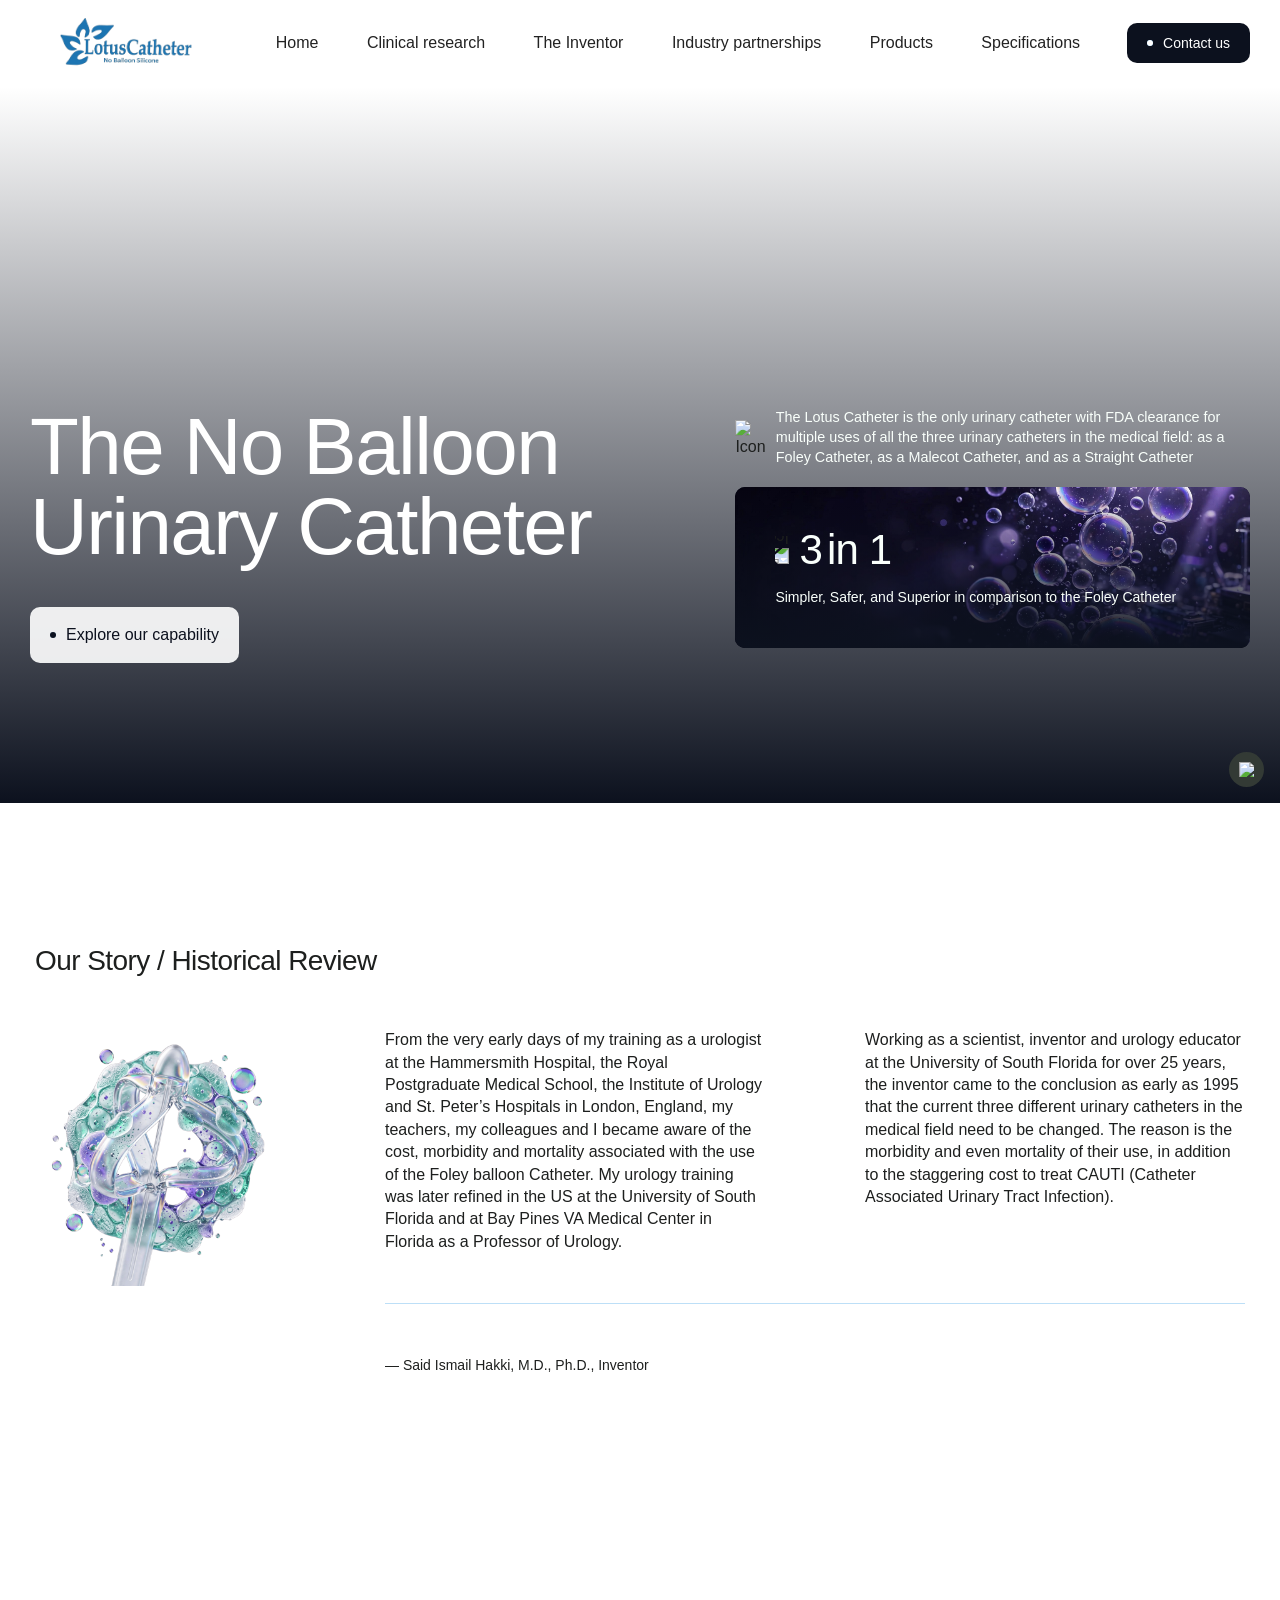
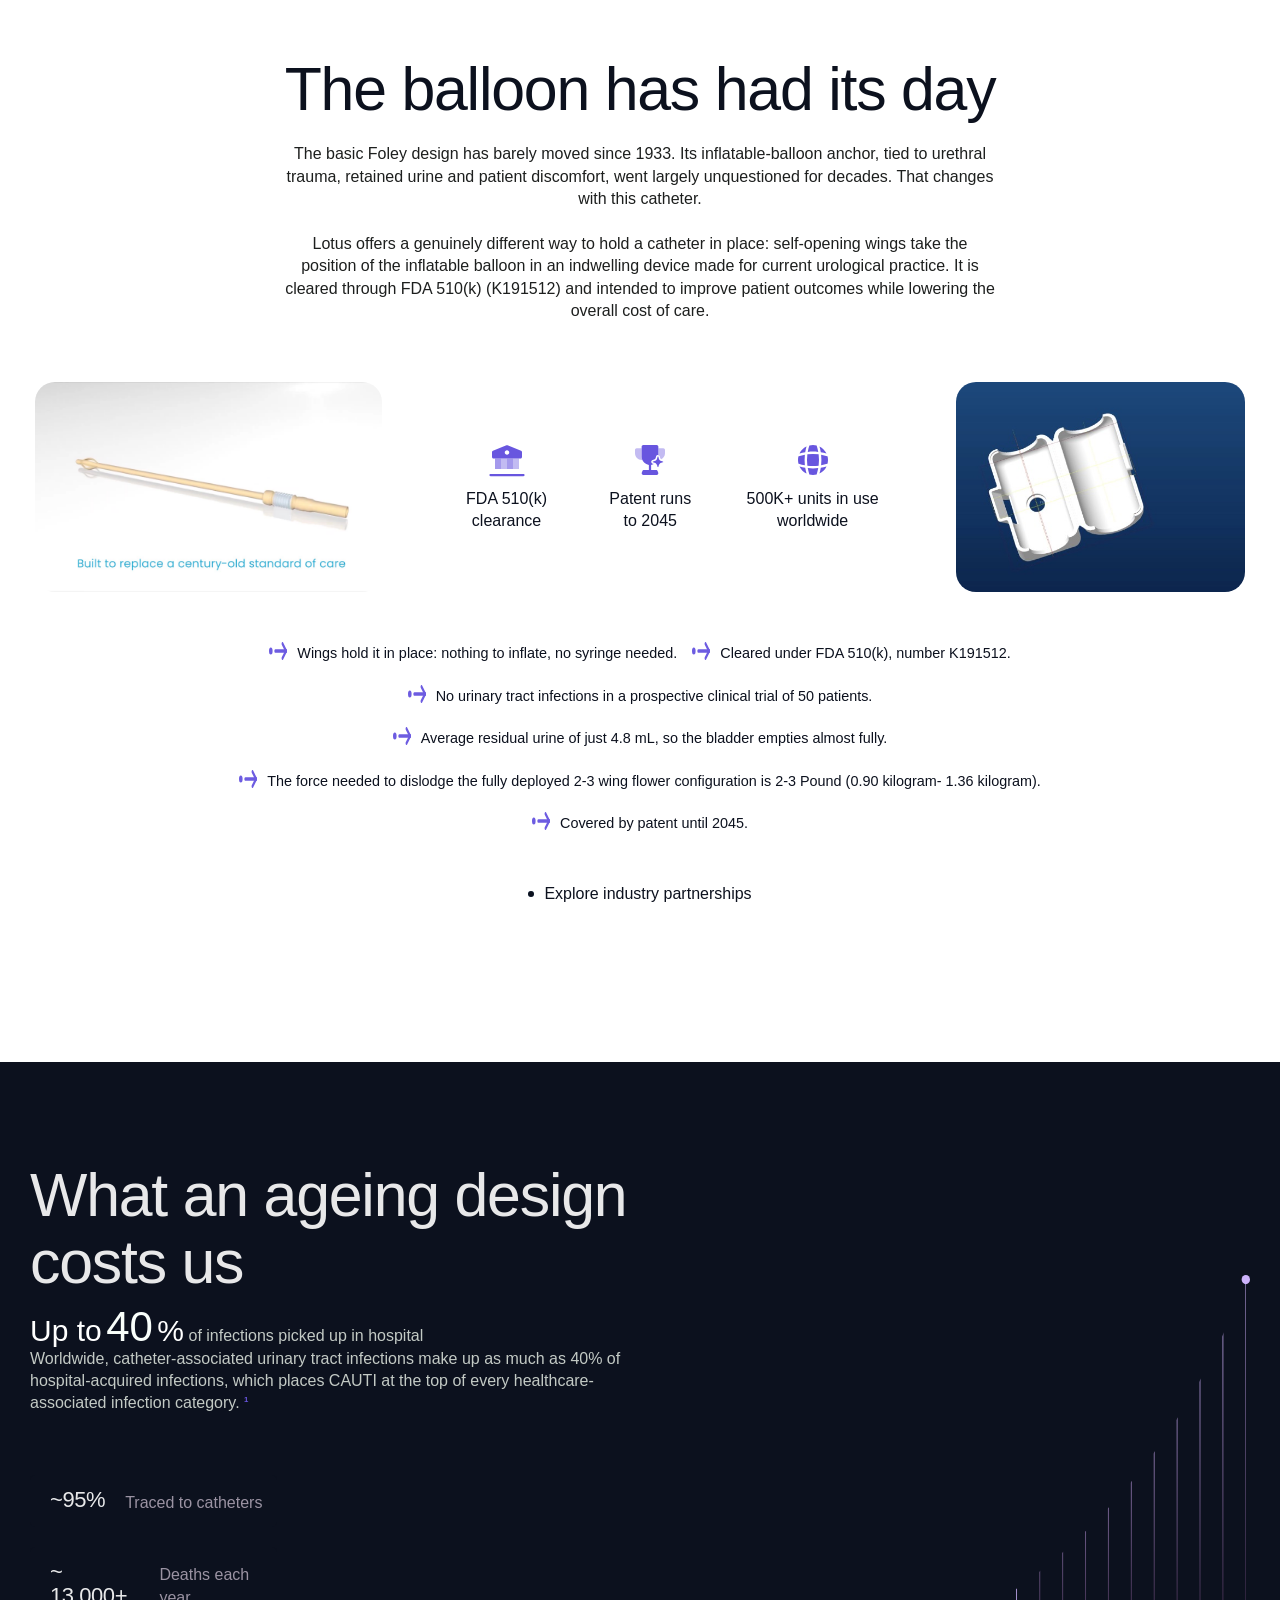
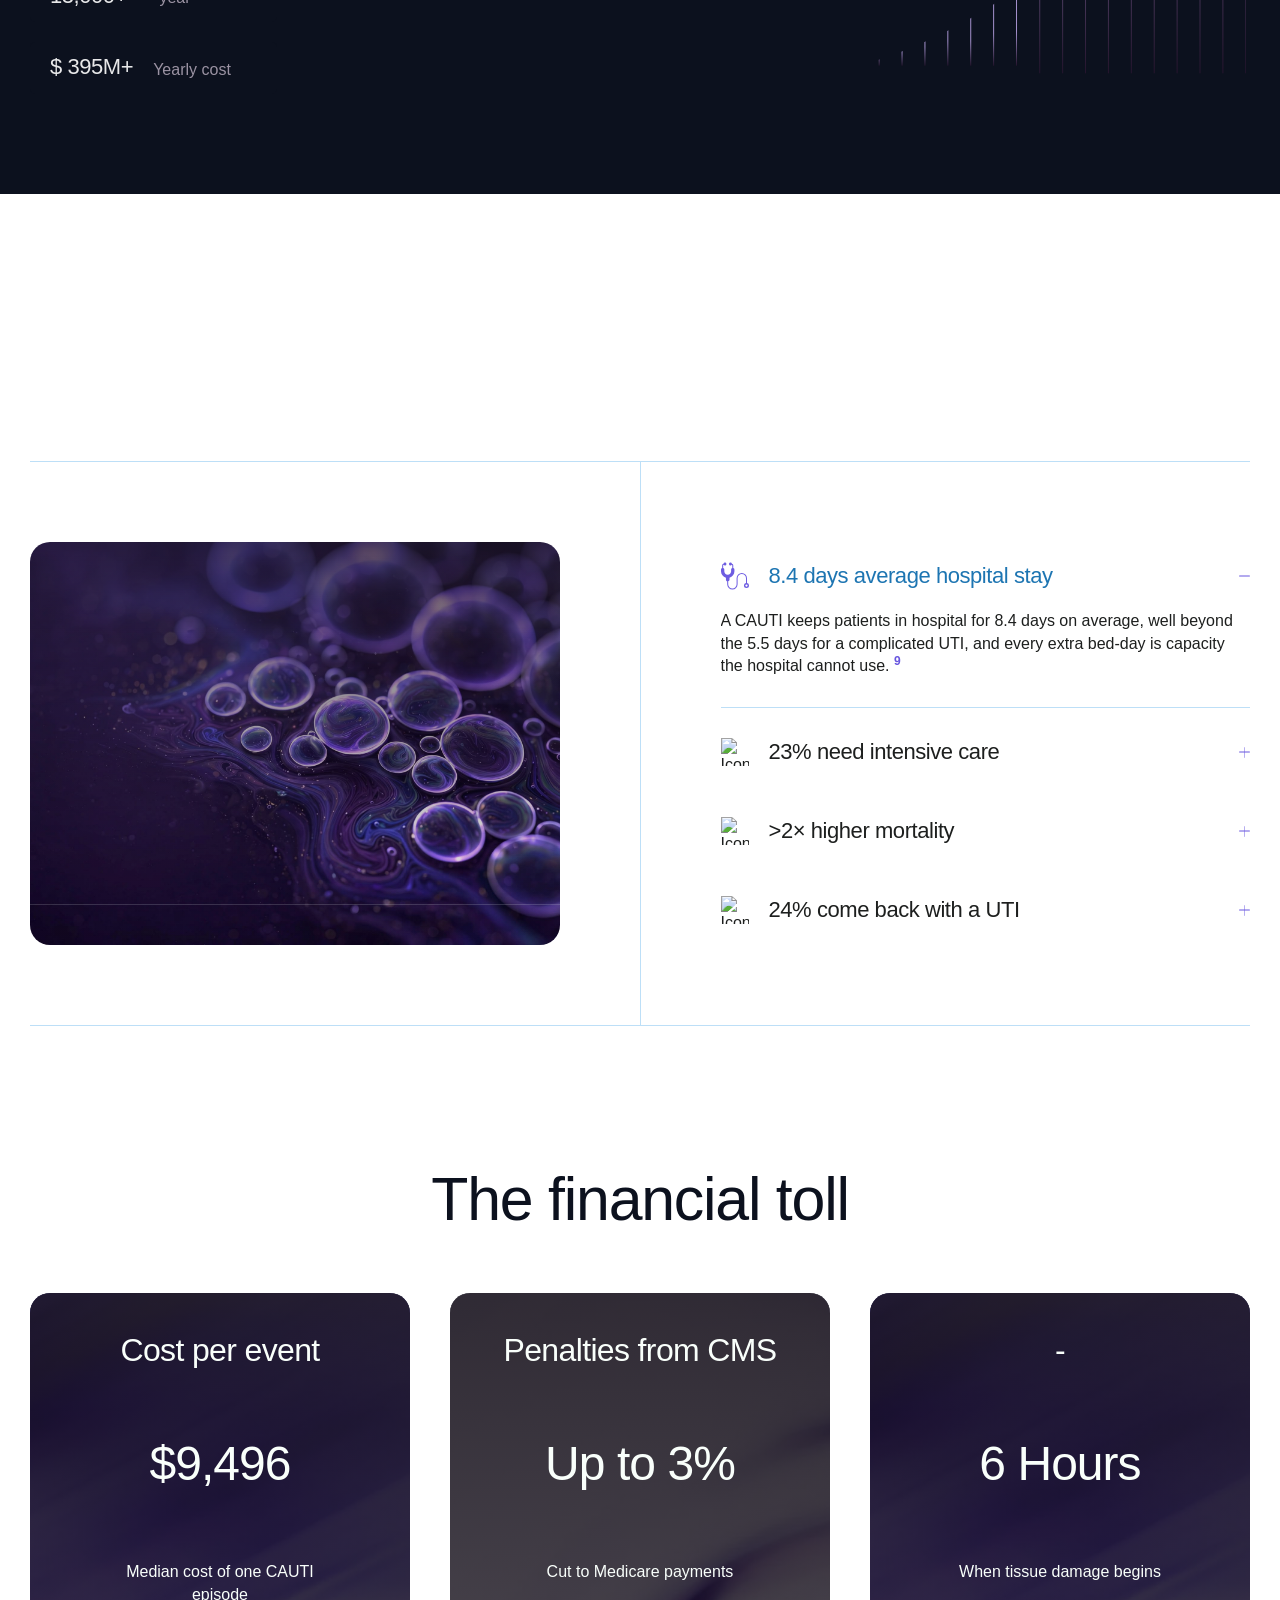
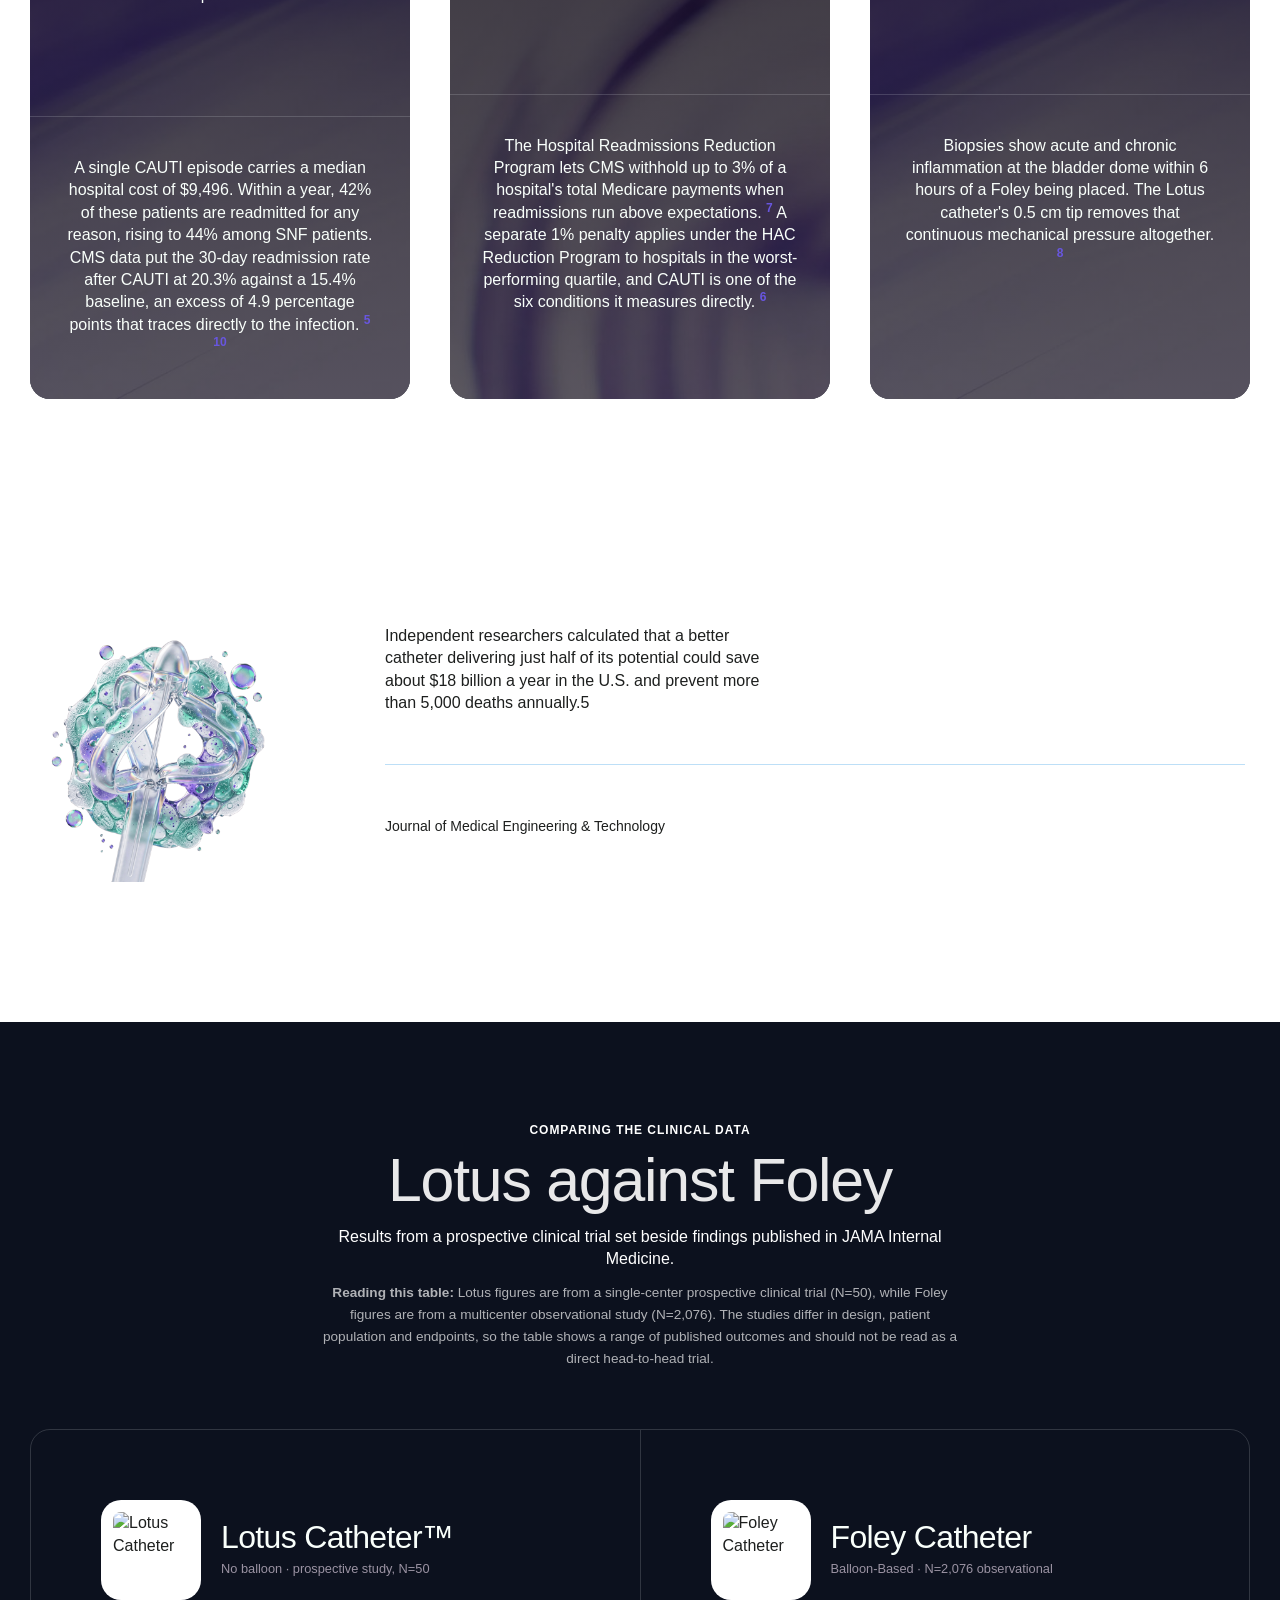
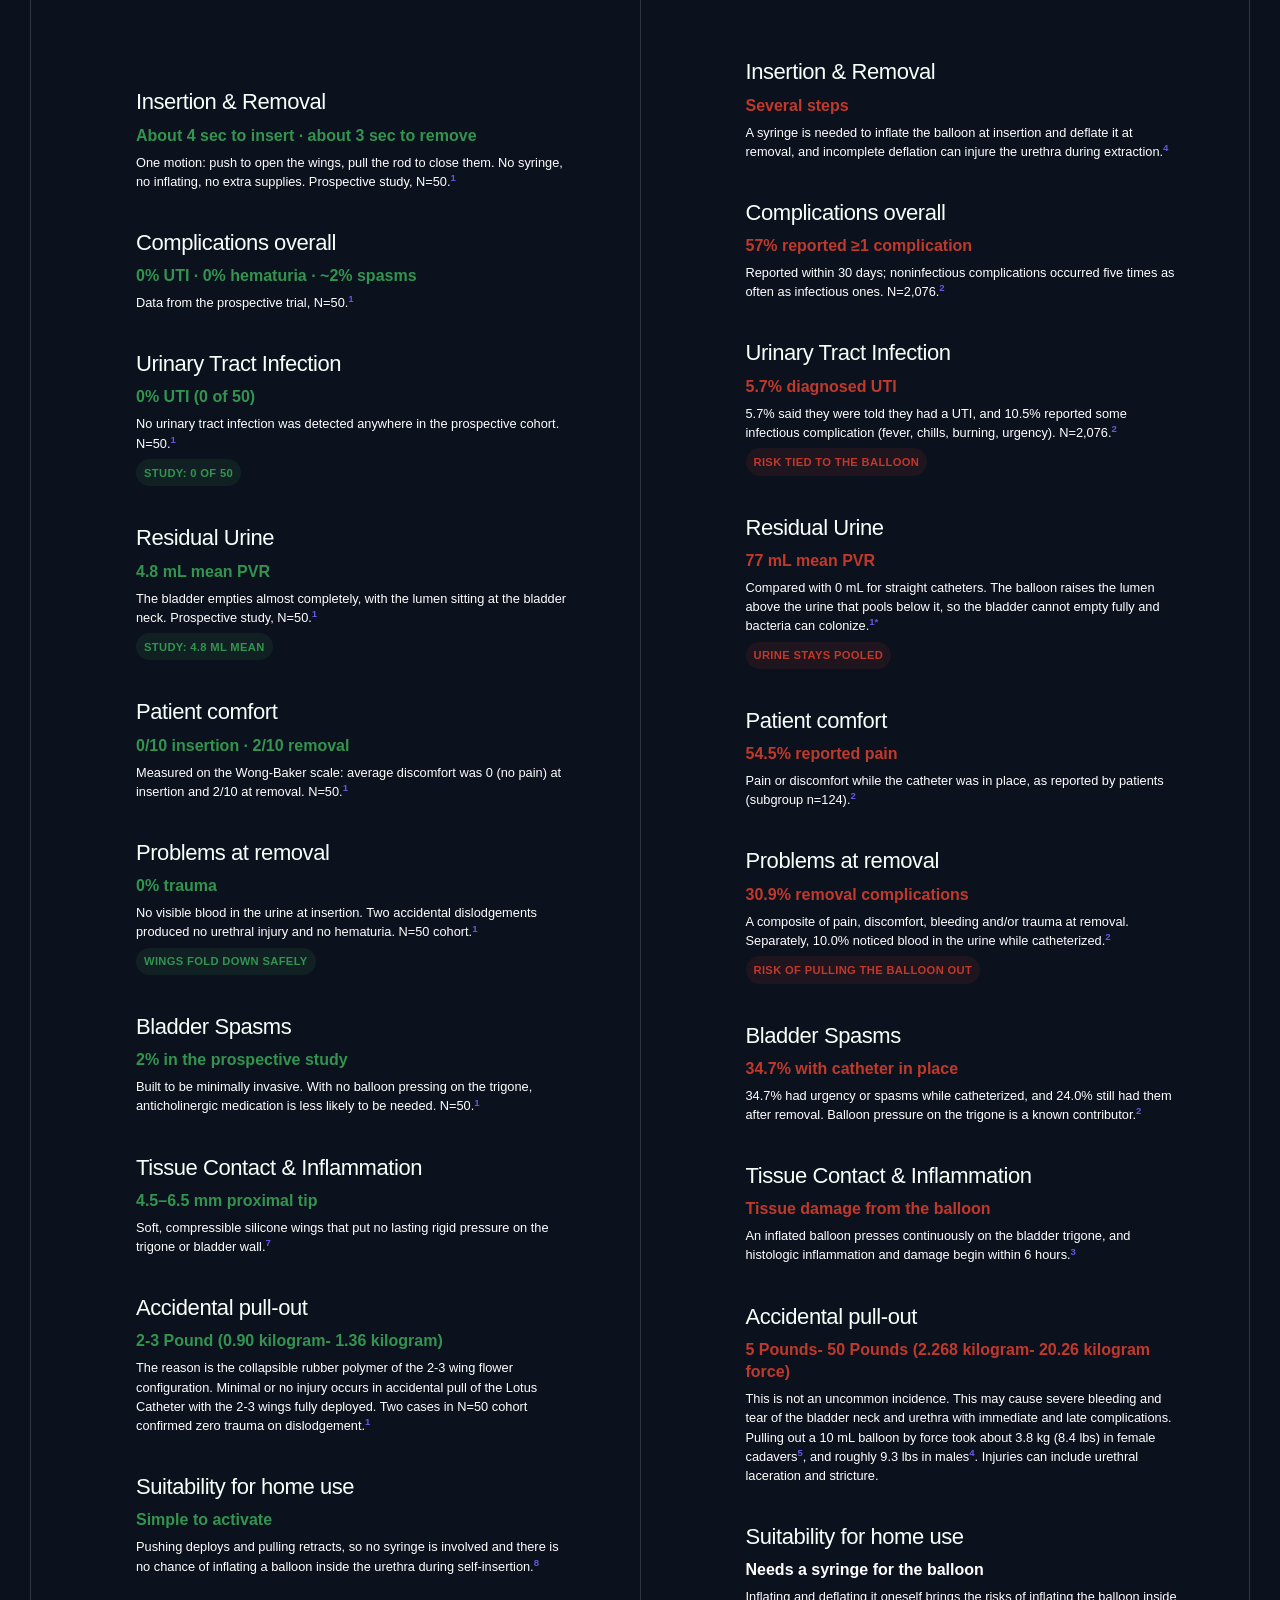
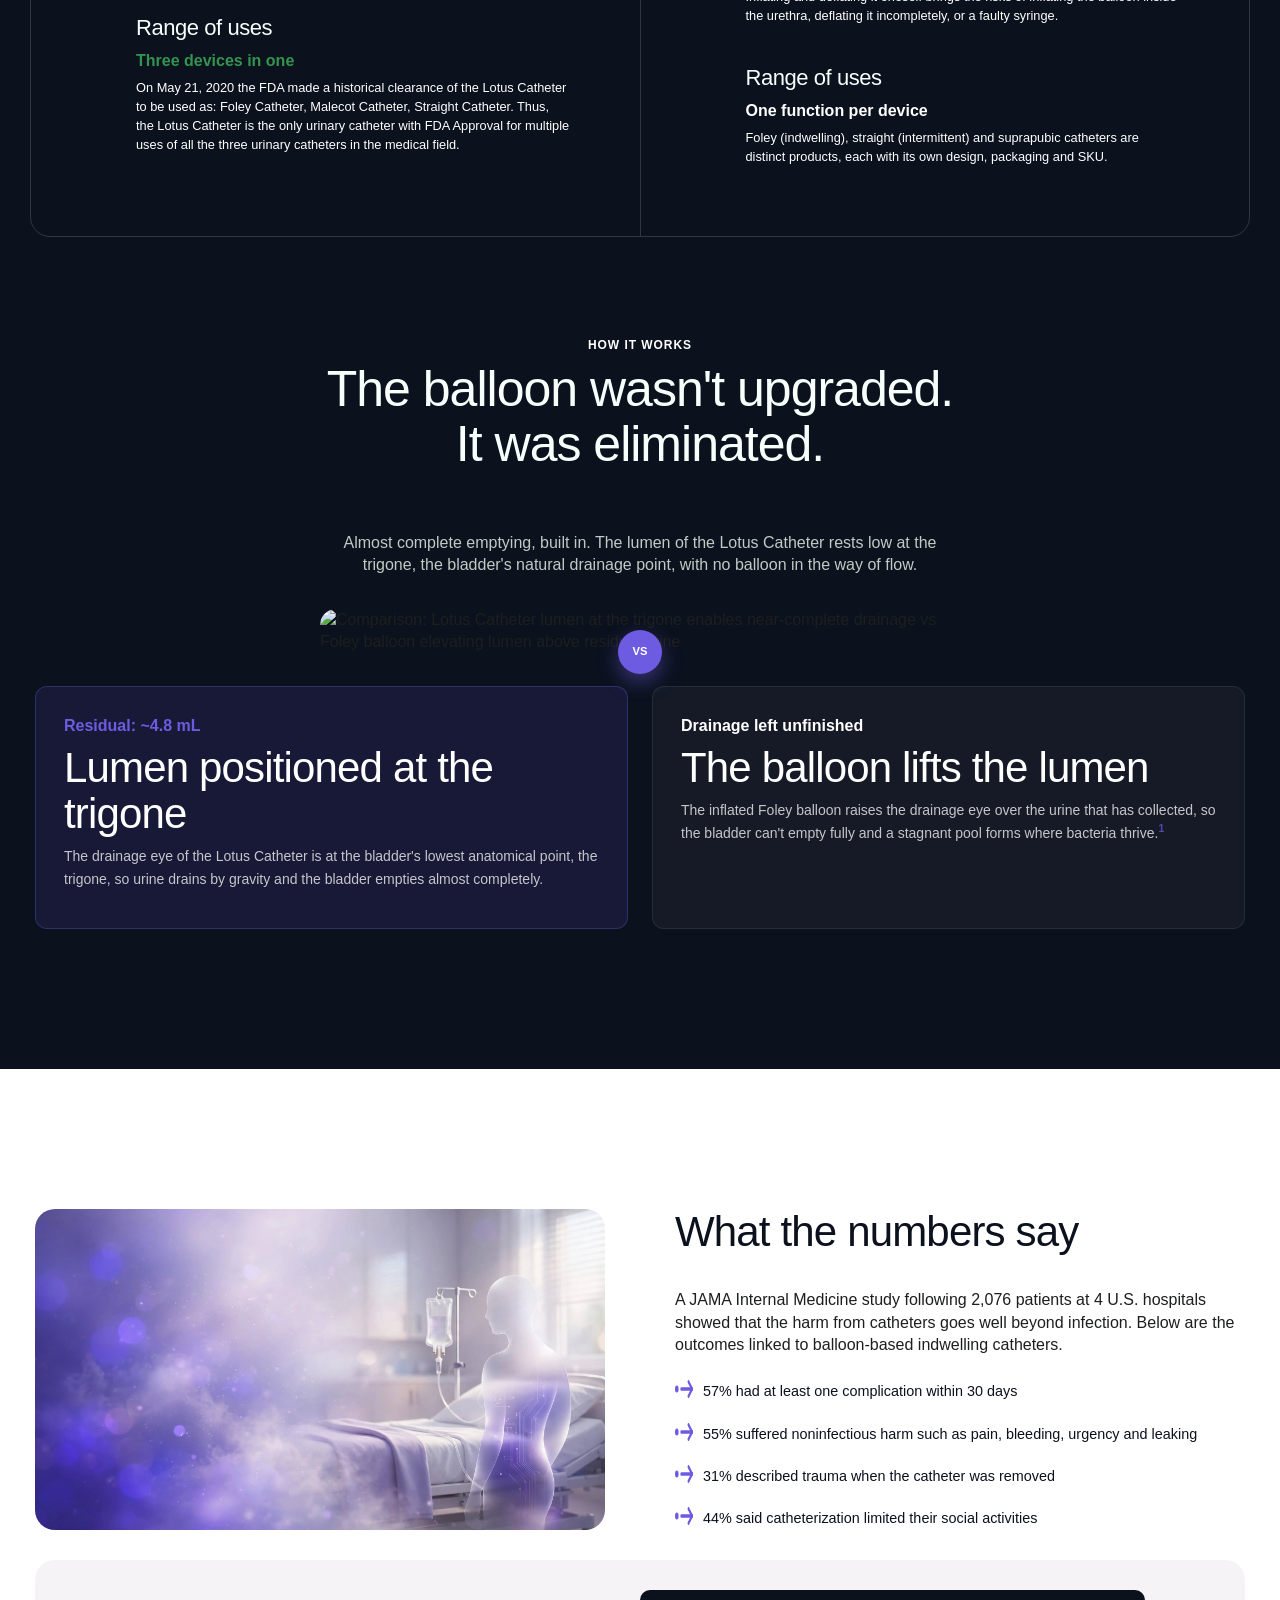
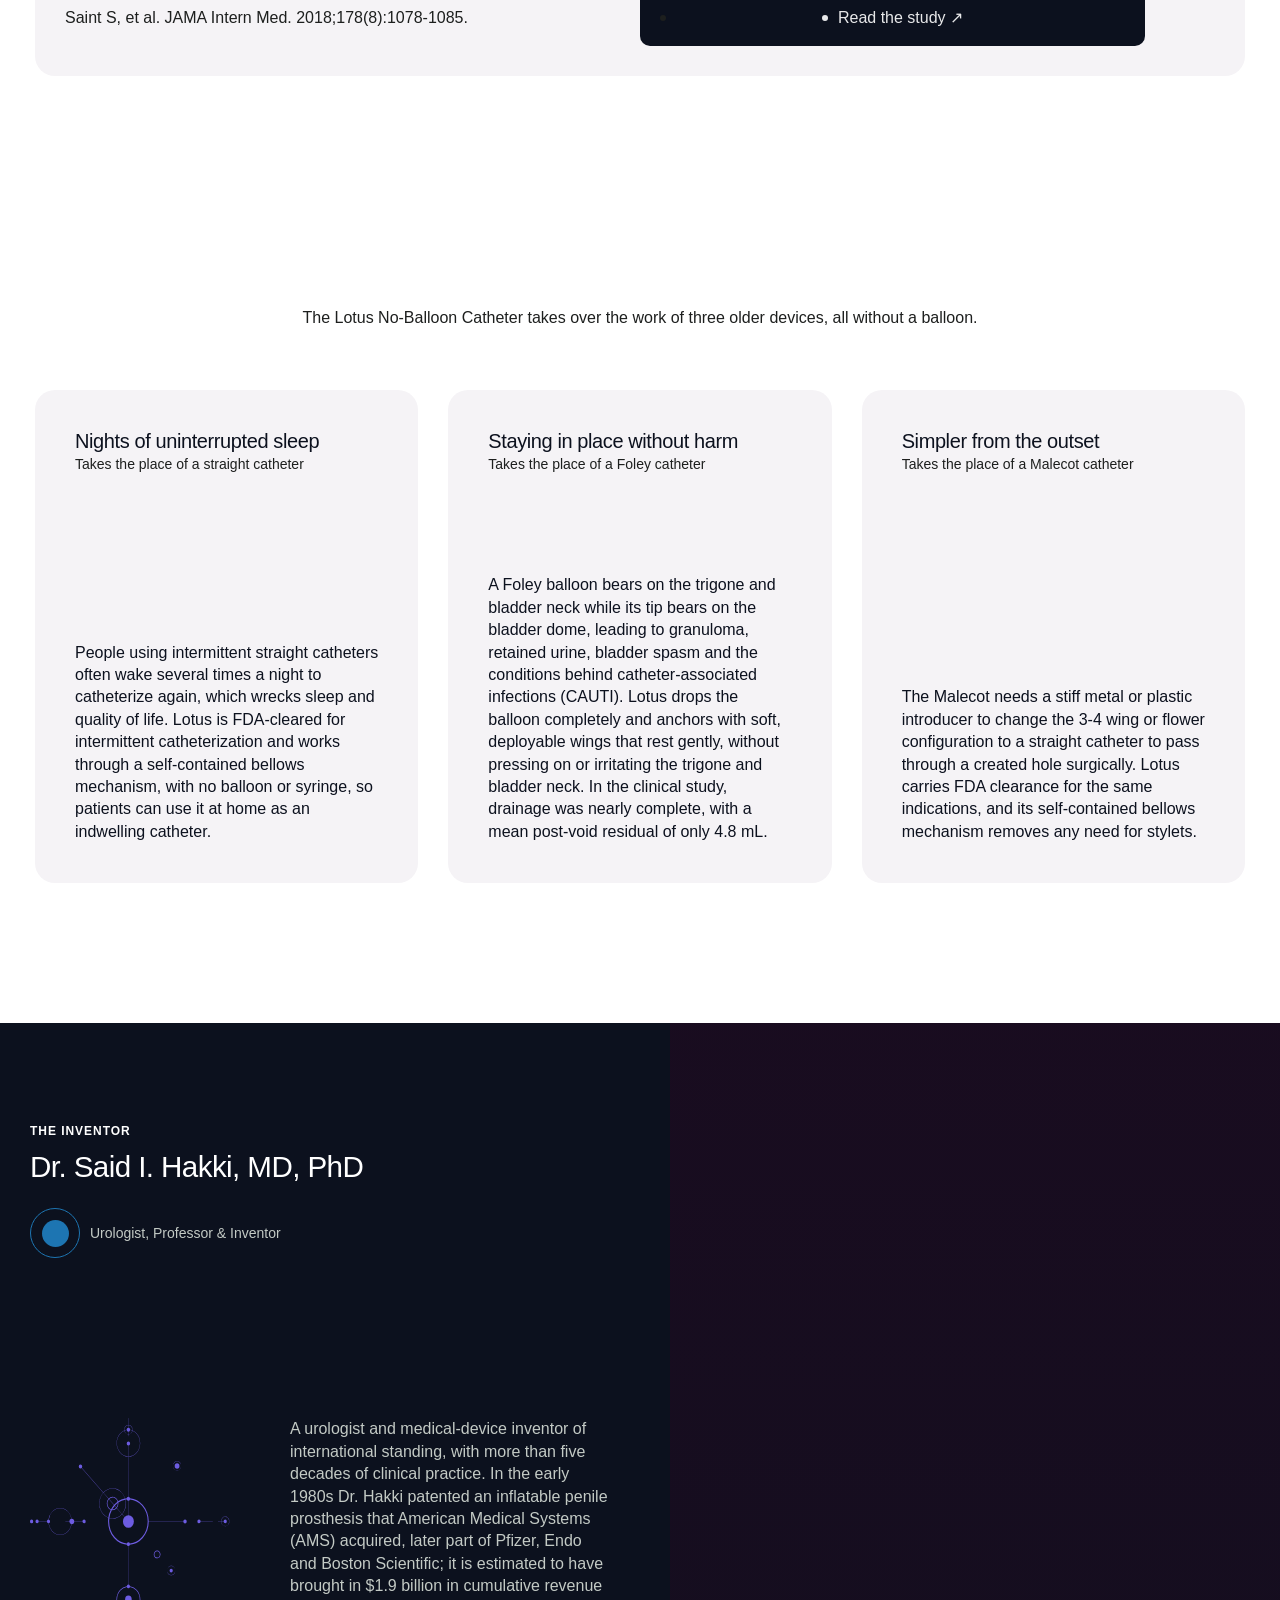
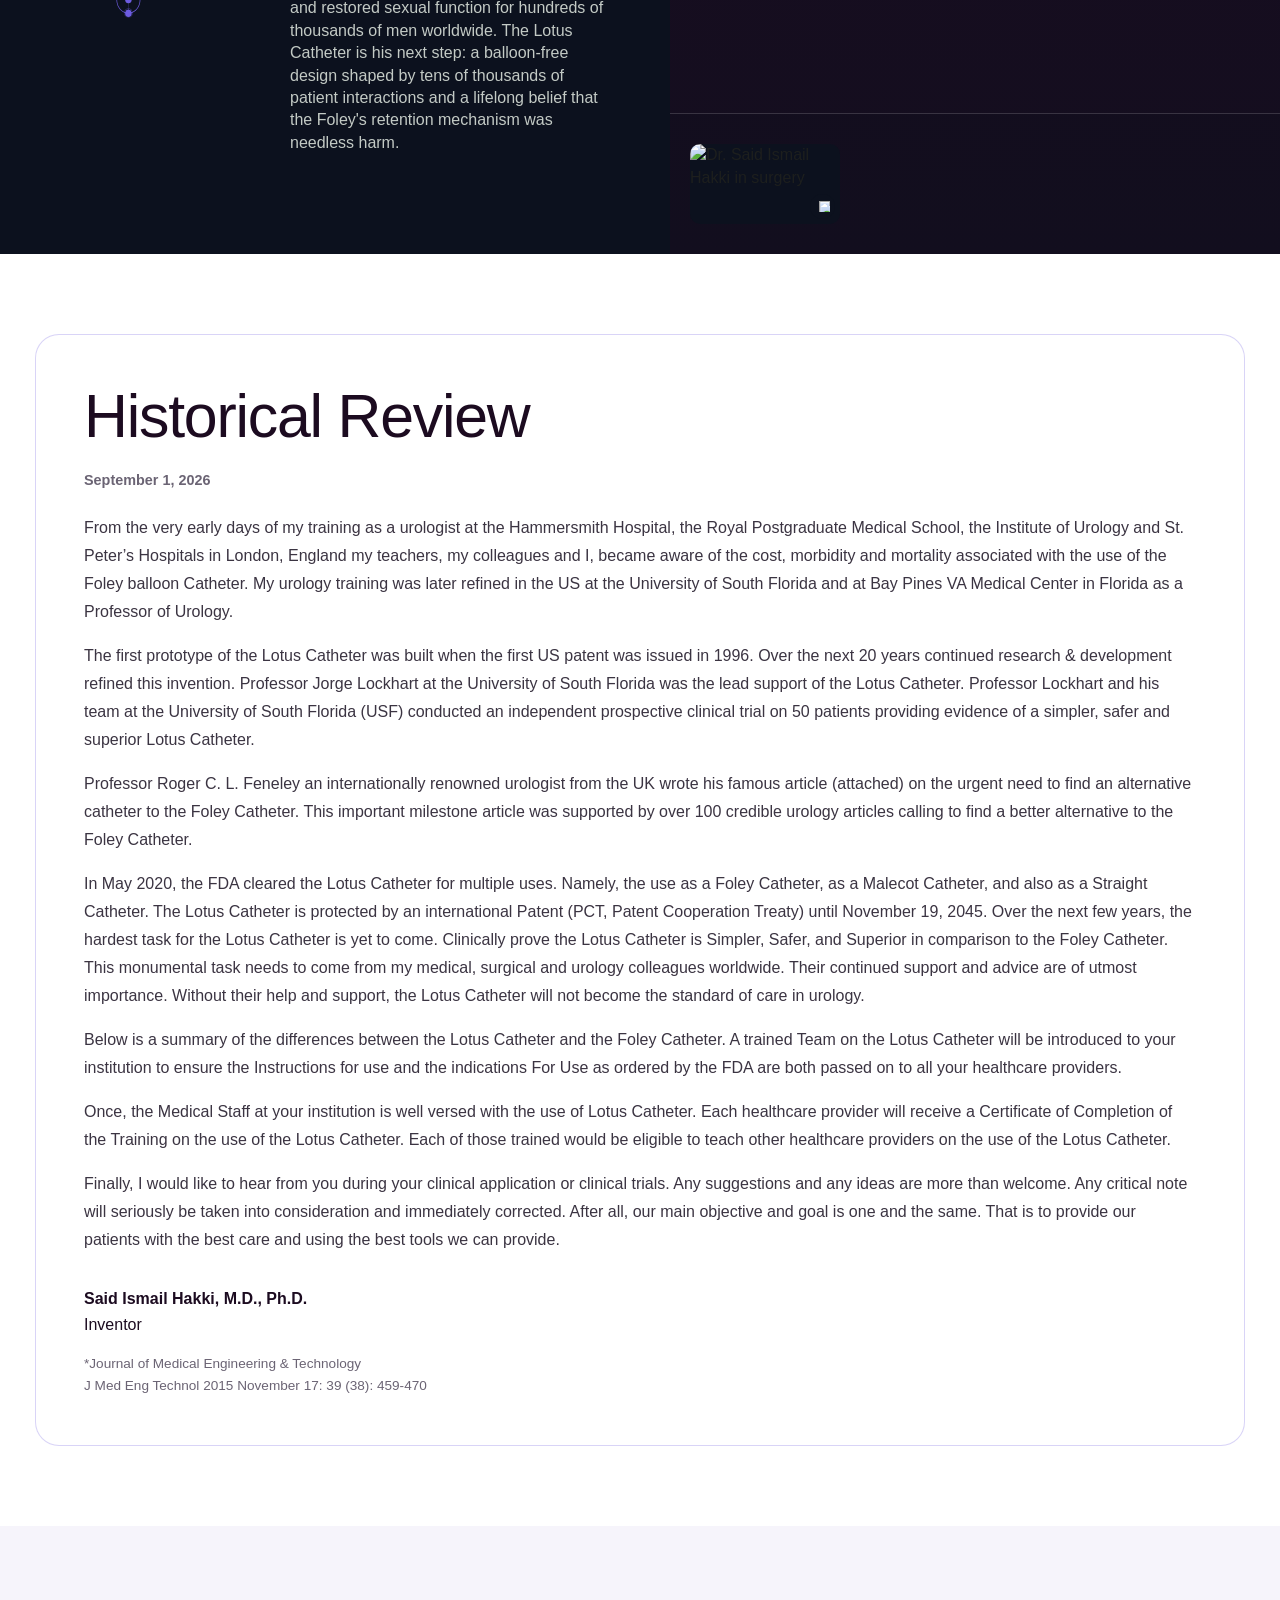
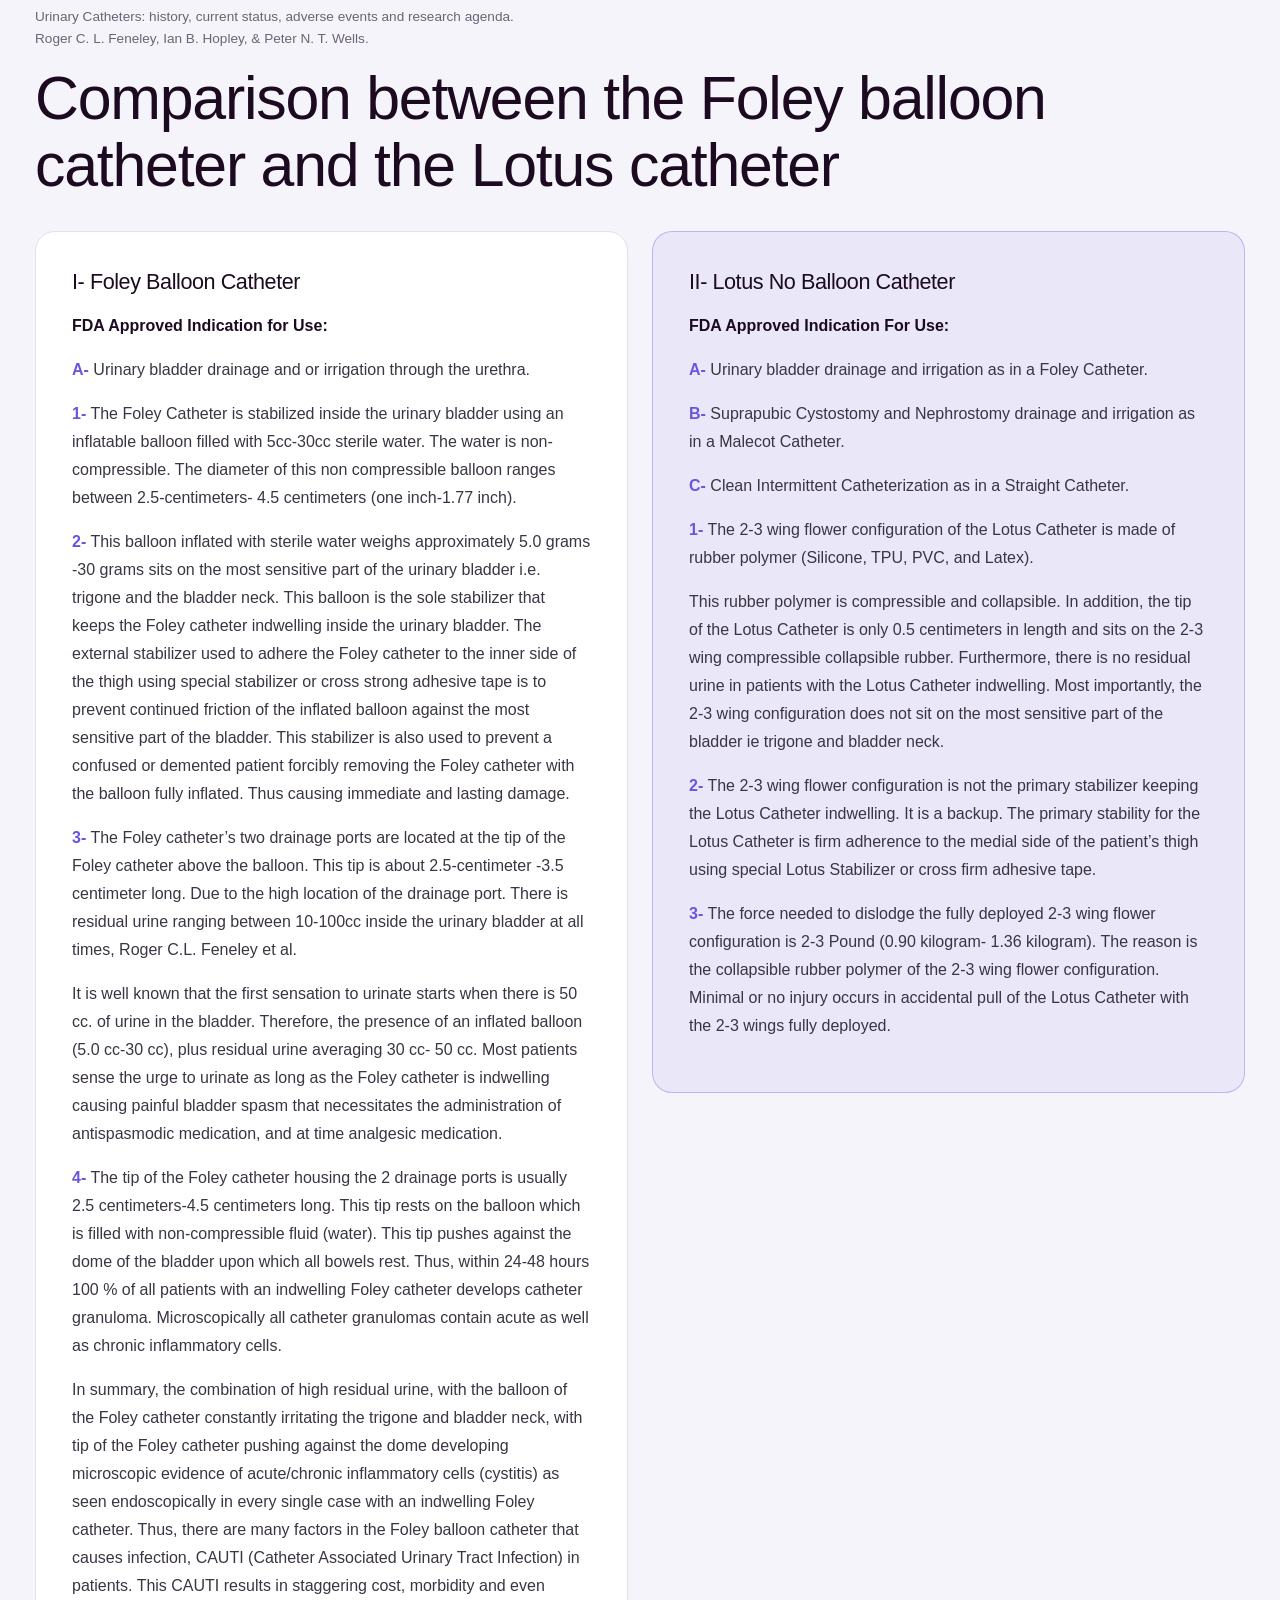
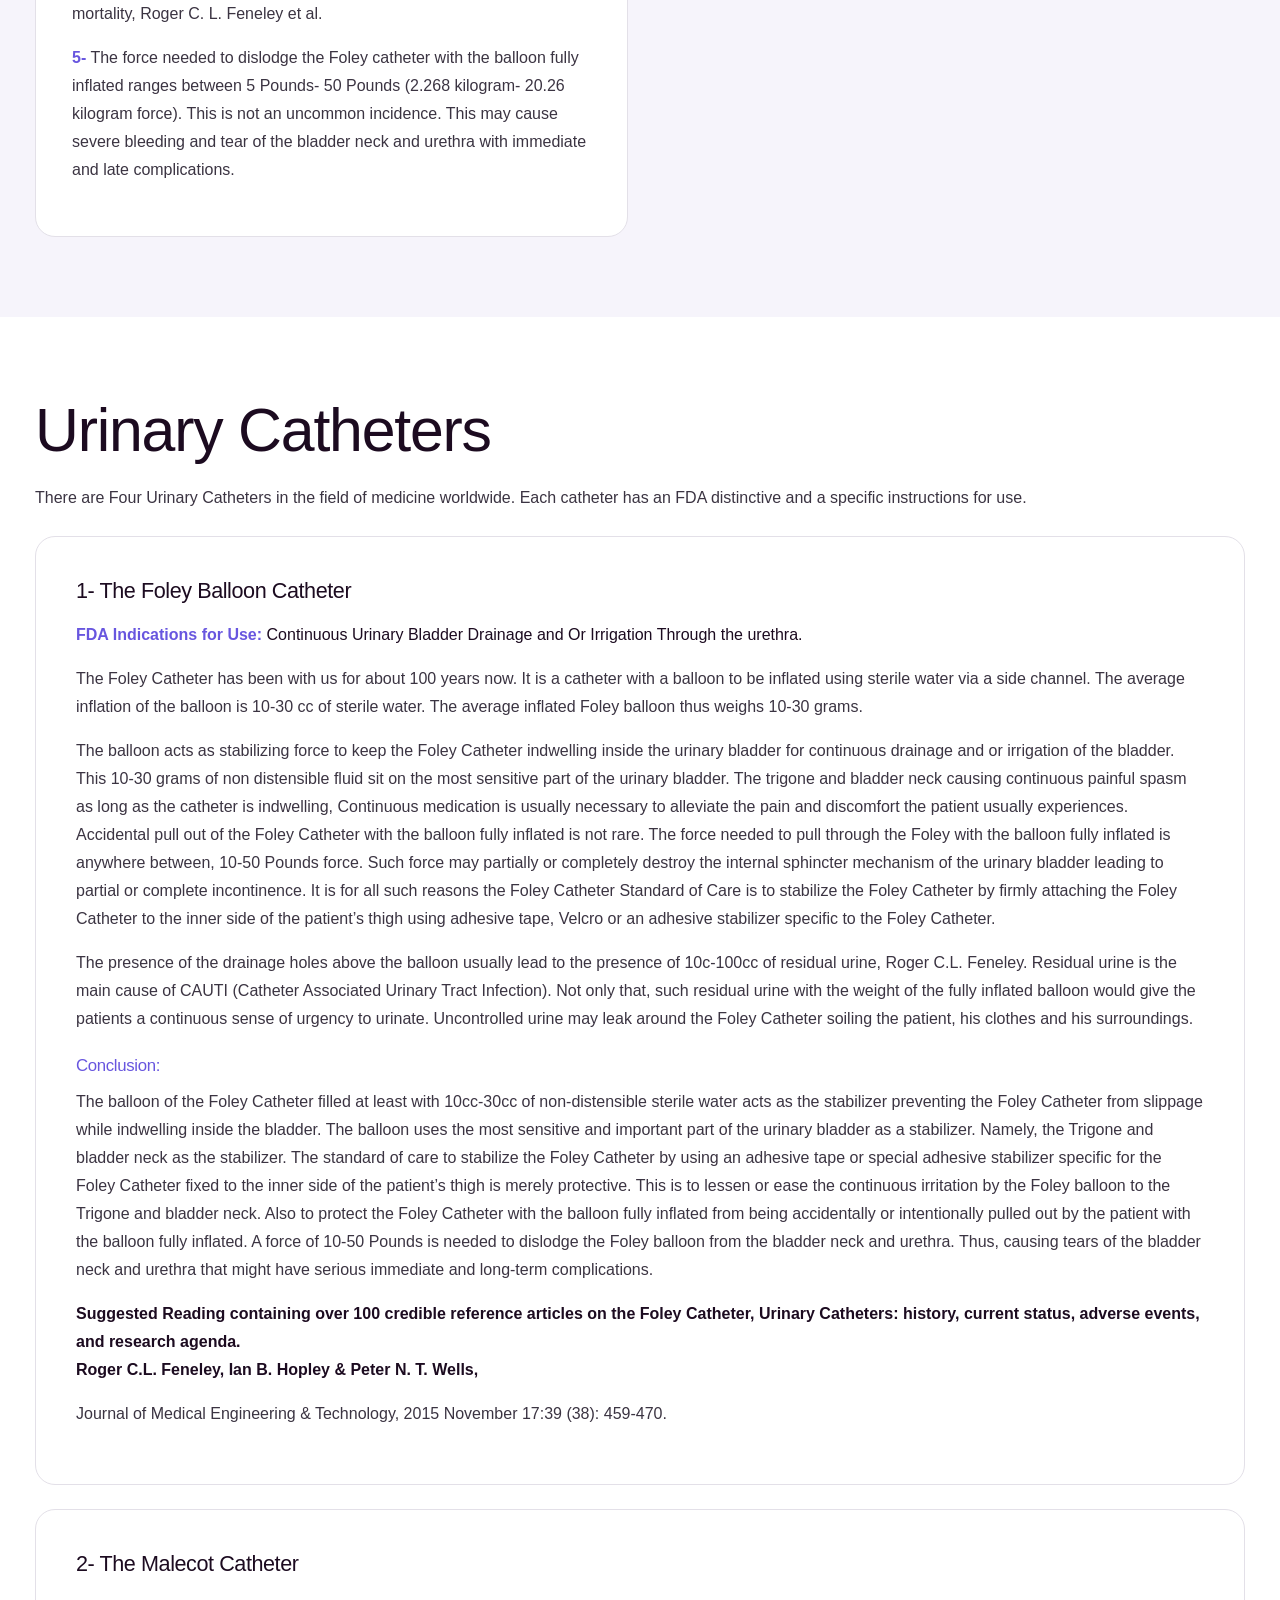
==== commit fa98cd76: "Make hero counter card span the full width Co-Authored-By: Claude Sonnet 5 <noreply@anthropic.com>" ====
--- a/index.html
+++ b/index.html
@@ -1022,65 +1022,180 @@
 				</div>
 			</div>
 		</div>
-	<section class="hero-section" id="component">
-  <div class="container">
-    <div class="w-layout-grid grid-hero">
-      <div class="hero-left">
-        <h1 data-w-id="c249eadf-f505-bb8b-6e6f-17095ff412a6" style="opacity: 1; transform: translate3d(0px, 0px, 0px) scale3d(1, 1, 1) rotateX(0deg) rotateY(0deg) rotateZ(0deg) skew(0deg, 0deg); transform-style: preserve-3d;" class="hero-title">The No Balloon Urinary Catheter</h1>
-        <div data-w-id="4e689e97-c15a-0d10-65c6-24c6fc0085f7" style="opacity: 1; transform: translate3d(0px, 0px, 0px) scale3d(1, 1, 1) rotateX(0deg) rotateY(0deg) rotateZ(0deg) skew(0deg, 0deg); transform-style: preserve-3d;" class="hero-button-inline"><a data-wf--button--variant="button-primary" data-w-id="d102baf6-0bbf-4311-9c79-6b424f8fe8a7" href="#about" class="button-black w-variant-c0b5a063-5c21-c467-db20-27d93a4fd6e9 w-inline-block">
-            <div class="button-left-icon w-variant-c0b5a063-5c21-c467-db20-27d93a4fd6e9"></div>
-            <div class="button-hover w-variant-c0b5a063-5c21-c467-db20-27d93a4fd6e9" style="transform: translate3d(0px, 0px, 0px) scale3d(1, 1, 1) rotateX(0deg) rotateY(0deg) rotateZ(0deg) skew(0deg, 0deg); transform-style: preserve-3d;">
-            </div>
-            <div class="button-text">Explore our capability</div>
-          </a></div>
-      </div>
-      <div id="w-node-bf3c9711-823b-f968-9fad-e3afe0ee1df3-1f421fd7" class="hero-right">
-        <div data-w-id="6b60add7-080c-706a-06bb-cffab6bdb8bc" style="opacity: 1; transform: translate3d(0px, 0px, 0px) scale3d(1, 1, 1) rotateX(0deg) rotateY(0deg) rotateZ(0deg) skew(0deg, 0deg); transform-style: preserve-3d;" class="hero-pre-title"><img src="https://cdn.prod.website-files.com/69005cf82faa551a1f421ffc/69008a3d05a69bf8a26547e1_icon-02.svg" loading="lazy" alt="Icon" class="hero-icon">
-          <p class="no-margin-bottom text-secondary-2">The Lotus Catheter is the only urinary catheter with FDA clearance for multiple uses of all the three urinary catheters in the medical field: as a Foley Catheter, as a Malecot Catheter, and as a Straight Catheter</p>
-        </div>
-        <div data-w-id="46ecb230-4b90-fbc0-6dd1-86b926154e00" style="opacity: 1; transform: translate3d(0px, 0px, 0px) scale3d(1, 1, 1) rotateX(0deg) rotateY(0deg) rotateZ(0deg) skew(0deg, 0deg); transform-style: preserve-3d;" class="w-layout-grid grid-hero-right">
-          <div class="hero-item-one">
-            <div class="hero-counter"><img src="https://cdn.prod.website-files.com/69005cf82faa551a1f421ffc/69008e3dae4d0c41b1cbd6ca_icon-03.svg" loading="lazy" alt="Icon" class="arrow-icon">
-              <div class="counter-count-wrap"><h2 data-target="3" class="counter-count">3</h2>
-                <h2 class="counter-count-number">in 1</h2>
-              </div>
-            </div>
-            <p class="hero-counter-description">Simpler, Safer, and Superior in comparison to the Foley Catheter</p>
-          </div>
-          <div class="hero-item-two">
-            <div class="hero-item-wrap">
-            </div><a data-wf--button--variant="button-primary" data-w-id="d102baf6-0bbf-4311-9c79-6b424f8fe8a7" href="#contact" class="button-black w-variant-c0b5a063-5c21-c467-db20-27d93a4fd6e9 w-inline-block">
-              <div class="button-left-icon w-variant-c0b5a063-5c21-c467-db20-27d93a4fd6e9"></div>
-              <div class="button-hover w-variant-c0b5a063-5c21-c467-db20-27d93a4fd6e9" style="transform: translate3d(0px, 0px, 0px) scale3d(1, 1, 1) rotateX(0deg) rotateY(0deg) rotateZ(0deg) skew(0deg, 0deg); transform-style: preserve-3d;">
-              </div>
-              <div class="button-text">Contact Us</div>
-            </a>
-          </div>
-        </div>
-      </div>
-    </div>
-  </div>
-  <div data-poster-url="https://cdn.prod.website-files.com/69005cf82faa551a1f421ffc%2F69118d5315a1498501bffc63_home1-bg-video-poster-00001.jpg" data-video-urls="https://cdn.prod.website-files.com/69005cf82faa551a1f421ffc%2F69118d5315a1498501bffc63_home1-bg-video-transcode.mp4,https://cdn.prod.website-files.com/69005cf82faa551a1f421ffc%2F69118d5315a1498501bffc63_home1-bg-video-transcode.webm" data-autoplay="true" data-loop="true" data-wf-ignore="true" fetchpriority="high" class="hero-bg-video w-background-video w-background-video-atom"><video id="ecf8b29e-8c2f-1cd5-e32d-eb62394dade1-video" autoplay="" loop="" style="background-image:url('https://cdn.prod.website-files.com/69005cf82faa551a1f421ffc%2F69118d5315a1498501bffc63_home1-bg-video-poster-00001.jpg')" muted="" playsinline="" data-wf-ignore="true" data-object-fit="cover">
-      <source src="https://cdn.prod.website-files.com/69005cf82faa551a1f421ffc%2F69118d5315a1498501bffc63_home1-bg-video-transcode.mp4" data-wf-ignore="true">
-      <source src="https://cdn.prod.website-files.com/69005cf82faa551a1f421ffc%2F69118d5315a1498501bffc63_home1-bg-video-transcode.webm" data-wf-ignore="true">
-    </video><noscript><style>
-  [data-wf-bgvideo-fallback-img] {
-    display: none;
-  }
-  @media (prefers-reduced-motion: reduce) {
-    [data-wf-bgvideo-fallback-img] {
-      position: absolute;
-      z-index: -100;
-      display: inline-block;
-      height: 100%;
-      width: 100%;
-      object-fit: cover;
-    }
-  }</style><img data-wf-bgvideo-fallback-img="true" src="https://cdn.prod.website-files.com/69005cf82faa551a1f421ffc%2F69118d5315a1498501bffc63_home1-bg-video-poster-00001.jpg" alt=""></noscript>
-    <div aria-live="polite"><button type="button" data-w-bg-video-control="true" aria-controls="ecf8b29e-8c2f-1cd5-e32d-eb62394dade1-video" class="w-backgroundvideo-backgroundvideoplaypausebutton play-pause-button w-background-video--control"><span class="play-state"><img src="https://cdn.prod.website-files.com/69005cf82faa551a1f421ffc/690444958626847d40476e18_icon-22.svg" loading="lazy" fetchpriority="High" alt="Pause video" class="play-image"></span><span hidden="" class="pause-state"><img loading="lazy" fetchpriority="High" alt="Play video" src="https://cdn.prod.website-files.com/69005cf82faa551a1f421ffc/69033410a92da385496a6282_icon-14.svg" class="pause-image"></span></button>
-    </div>
-  </div>
-</section>
+		<section
+			class="hero-section"
+			id="component">
+			<div class="container">
+				<div class="w-layout-grid grid-hero">
+					<div class="hero-left">
+						<h1
+							data-w-id="c249eadf-f505-bb8b-6e6f-17095ff412a6"
+							style="
+								opacity: 1;
+								transform: translate3d(0px, 0px, 0px) scale3d(1, 1, 1) rotateX(0deg)
+									rotateY(0deg) rotateZ(0deg) skew(0deg, 0deg);
+								transform-style: preserve-3d;
+							"
+							class="hero-title">
+							The No Balloon Urinary Catheter
+						</h1>
+						<div
+							data-w-id="4e689e97-c15a-0d10-65c6-24c6fc0085f7"
+							style="
+								opacity: 1;
+								transform: translate3d(0px, 0px, 0px) scale3d(1, 1, 1) rotateX(0deg)
+									rotateY(0deg) rotateZ(0deg) skew(0deg, 0deg);
+								transform-style: preserve-3d;
+							"
+							class="hero-button-inline">
+							<a
+								data-wf--button--variant="button-primary"
+								data-w-id="d102baf6-0bbf-4311-9c79-6b424f8fe8a7"
+								href="#about"
+								class="button-black w-variant-c0b5a063-5c21-c467-db20-27d93a4fd6e9 w-inline-block">
+								<div
+									class="button-left-icon w-variant-c0b5a063-5c21-c467-db20-27d93a4fd6e9"></div>
+								<div
+									class="button-hover w-variant-c0b5a063-5c21-c467-db20-27d93a4fd6e9"
+									style="
+										transform: translate3d(0px, 0px, 0px) scale3d(1, 1, 1) rotateX(0deg)
+											rotateY(0deg) rotateZ(0deg) skew(0deg, 0deg);
+										transform-style: preserve-3d;
+									"></div>
+								<div class="button-text">Explore our capability</div>
+							</a>
+						</div>
+					</div>
+					<div
+						id="w-node-bf3c9711-823b-f968-9fad-e3afe0ee1df3-1f421fd7"
+						class="hero-right">
+						<div
+							data-w-id="6b60add7-080c-706a-06bb-cffab6bdb8bc"
+							style="
+								opacity: 1;
+								transform: translate3d(0px, 0px, 0px) scale3d(1, 1, 1) rotateX(0deg)
+									rotateY(0deg) rotateZ(0deg) skew(0deg, 0deg);
+								transform-style: preserve-3d;
+							"
+							class="hero-pre-title">
+							<img
+								src="/assets/Images/hero.svg"
+								loading="lazy"
+								alt="Icon"
+								class="hero-icon" />
+							<p class="no-margin-bottom text-secondary-2" style="font-size:0.9rem">
+								The Lotus Catheter is the only urinary catheter with FDA clearance for
+								multiple uses of all the three urinary catheters in the medical field:
+								as a Foley Catheter, as a Malecot Catheter, and as a Straight Catheter
+							</p>
+						</div>
+						<div
+							data-w-id="46ecb230-4b90-fbc0-6dd1-86b926154e00"
+							style="
+								opacity: 1;
+								transform: translate3d(0px, 0px, 0px) scale3d(1, 1, 1) rotateX(0deg)
+									rotateY(0deg) rotateZ(0deg) skew(0deg, 0deg);
+								transform-style: preserve-3d;
+							"
+							class="w-layout-grid grid-hero-right">
+							<div class="hero-item-one">
+								<div class="hero-counter">
+									<img
+										src="https://cdn.prod.website-files.com/69005cf82faa551a1f421ffc/69008e3dae4d0c41b1cbd6ca_icon-03.svg"
+										loading="lazy"
+										alt="Icon"
+										class="arrow-icon"
+										style="rotate: 180deg" />
+									<div class="counter-count-wrap">
+										<h2
+											data-target="3"
+											class="counter-count">
+											3
+										</h2>
+										<h2 class="counter-count-number">in 1</h2>
+									</div>
+								</div>
+								<p class="hero-counter-description">
+									Simpler, Safer, and Superior in comparison to the Foley Catheter
+								</p>
+							</div>
+						
+						</div>
+					</div>
+				</div>
+			</div>
+			<div
+				data-poster-url="https://cdn.prod.website-files.com/69005cf82faa551a1f421ffc%2F69118d5315a1498501bffc63_home1-bg-video-poster-00001.jpg"
+				data-video-urls="https://cdn.prod.website-files.com/69005cf82faa551a1f421ffc%2F69118d5315a1498501bffc63_home1-bg-video-transcode.mp4,https://cdn.prod.website-files.com/69005cf82faa551a1f421ffc%2F69118d5315a1498501bffc63_home1-bg-video-transcode.webm"
+				data-autoplay="true"
+				data-loop="true"
+				data-wf-ignore="true"
+				fetchpriority="high"
+				class="hero-bg-video w-background-video w-background-video-atom">
+				<video
+					id="ecf8b29e-8c2f-1cd5-e32d-eb62394dade1-video"
+					autoplay=""
+					loop=""
+					style="
+						background-image: url(&quot;https://cdn.prod.website-files.com/69005cf82faa551a1f421ffc%2F69118d5315a1498501bffc63_home1-bg-video-poster-00001.jpg&quot;);
+					"
+					muted=""
+					playsinline=""
+					data-wf-ignore="true"
+					data-object-fit="cover">
+					<source
+						src="https://cdn.prod.website-files.com/69005cf82faa551a1f421ffc%2F69118d5315a1498501bffc63_home1-bg-video-transcode.mp4"
+						data-wf-ignore="true" />
+					<source
+						src="https://cdn.prod.website-files.com/69005cf82faa551a1f421ffc%2F69118d5315a1498501bffc63_home1-bg-video-transcode.webm"
+						data-wf-ignore="true" /></video
+				><noscript
+					><style>
+						[data-wf-bgvideo-fallback-img] {
+							display: none;
+						}
+						@media (prefers-reduced-motion: reduce) {
+							[data-wf-bgvideo-fallback-img] {
+								position: absolute;
+								z-index: -100;
+								display: inline-block;
+								height: 100%;
+								width: 100%;
+								object-fit: cover;
+							}
+						}</style
+					><img
+						data-wf-bgvideo-fallback-img="true"
+						src="https://cdn.prod.website-files.com/69005cf82faa551a1f421ffc%2F69118d5315a1498501bffc63_home1-bg-video-poster-00001.jpg"
+						alt=""
+				/></noscript>
+				<div aria-live="polite">
+					<button
+						type="button"
+						data-w-bg-video-control="true"
+						aria-controls="ecf8b29e-8c2f-1cd5-e32d-eb62394dade1-video"
+						class="w-backgroundvideo-backgroundvideoplaypausebutton play-pause-button w-background-video--control">
+						<span class="play-state"
+							><img
+								src="https://cdn.prod.website-files.com/69005cf82faa551a1f421ffc/690444958626847d40476e18_icon-22.svg"
+								loading="lazy"
+								fetchpriority="High"
+								alt="Pause video"
+								class="play-image" /></span
+						><span
+							hidden=""
+							class="pause-state"
+							><img
+								loading="lazy"
+								fetchpriority="High"
+								alt="Play video"
+								src="https://cdn.prod.website-files.com/69005cf82faa551a1f421ffc/69033410a92da385496a6282_icon-14.svg"
+								class="pause-image"
+						/></span>
+					</button>
+				</div>
+			</div>
+		</section>
 		<section class="our-mission-section section-spacing">
 			<div class="container-medium">
 				<h3 class="our-mission-content">Our Story / Historical Review</h3>
@@ -1092,8 +1207,24 @@
 						class="decoration-03" />
 					<div class="our-mission-item">
 						<div class="w-layout-grid grid-mission">
-							<p class="our-mission-description">From the very early days of my training as a urologist at the Hammersmith Hospital, the Royal Postgraduate Medical School, the Institute of Urology and St. Peter’s Hospitals in London, England, my teachers, my colleagues and I became aware of the cost, morbidity and mortality associated with the use of the Foley balloon Catheter. My urology training was later refined in the US at the University of South Florida and at Bay Pines VA Medical Center in Florida as a Professor of Urology.</p>
-							<p class="our-mission-description">Working as a scientist, inventor and urology educator at the University of South Florida for over 25 years, the inventor came to the conclusion as early as 1995 that the current three different urinary catheters in the medical field need to be changed. The reason is the morbidity and even mortality of their use, in addition to the staggering cost to treat CAUTI (Catheter Associated Urinary Tract Infection).</p>
+							<p class="our-mission-description">
+								From the very early days of my training as a urologist at the
+								Hammersmith Hospital, the Royal Postgraduate Medical School, the
+								Institute of Urology and St. Peter’s Hospitals in London, England, my
+								teachers, my colleagues and I became aware of the cost, morbidity and
+								mortality associated with the use of the Foley balloon Catheter. My
+								urology training was later refined in the US at the University of South
+								Florida and at Bay Pines VA Medical Center in Florida as a Professor of
+								Urology.
+							</p>
+							<p class="our-mission-description">
+								Working as a scientist, inventor and urology educator at the University
+								of South Florida for over 25 years, the inventor came to the conclusion
+								as early as 1995 that the current three different urinary catheters in
+								the medical field need to be changed. The reason is the morbidity and
+								even mortality of their use, in addition to the staggering cost to treat
+								CAUTI (Catheter Associated Urinary Tract Infection).
+							</p>
 						</div>
 						<div class="mission-divider"></div>
 						<div class="our-mission-client">
--- a/styles/style.css
+++ b/styles/style.css
@@ -2079,11 +2079,11 @@
     --color--gray-3: #1d1f1e;
     --_typography---body--body-xs: .875rem;
     --color--gray-7-16: #f3f6f429;
-    --color--gray-1: #0e1321;
+    --color--gray-1: #0c111e;
     --color--secondary-2: #f9fffb;
     --color--gray-5: #9b93a3;
-    --color--secondary-1: #c2c4f7;
-    --color--black: #051521;
+    --color--secondary-1: #bddff7;
+    --color--black: #0c111e;
     --border-radius--md: .625rem;
     --border-radius--button: .625rem;
     --color--primary-2: #ffffffe7;
@@ -3799,16 +3799,22 @@
     overflow: hidden
 }
 
+.grid-hero-right > .hero-item-one:only-child {
+    grid-column: 1 / -1
+}
+
 .hero-item-one {
     grid-column-gap: var(--gap--gap-3);
     grid-row-gap: var(--gap--gap-3);
+            background-image: linear-gradient(180deg, var(--color--transparent), #0c111e 100%, white), url(../assets/Images/iridescent_oil_bubbles.jpg);
+
     background-color: var(--color--black);
     background-position: 0 0, 50%;
     background-repeat: repeat, no-repeat;
     background-size: auto, cover;
     flex-flow: column;
     justify-content: flex-end;
-    padding: 1.25rem;
+    padding: 2.25rem;
     display: flex
 }
 
@@ -3933,7 +3939,7 @@
     font-size: var(--_typography---body--body-xs);
     flex-flow: column;
     justify-content: flex-start;
-    align-items: flex-start;
+    align-items: flex-end;
     padding: 1.25rem;
     display: flex
 }
@@ -7876,7 +7882,7 @@
     }
 
     .hero-item-one, .hero-item-two {
-        padding: 1.875rem
+        padding: 2.5rem
     }
 
     .grid-about {
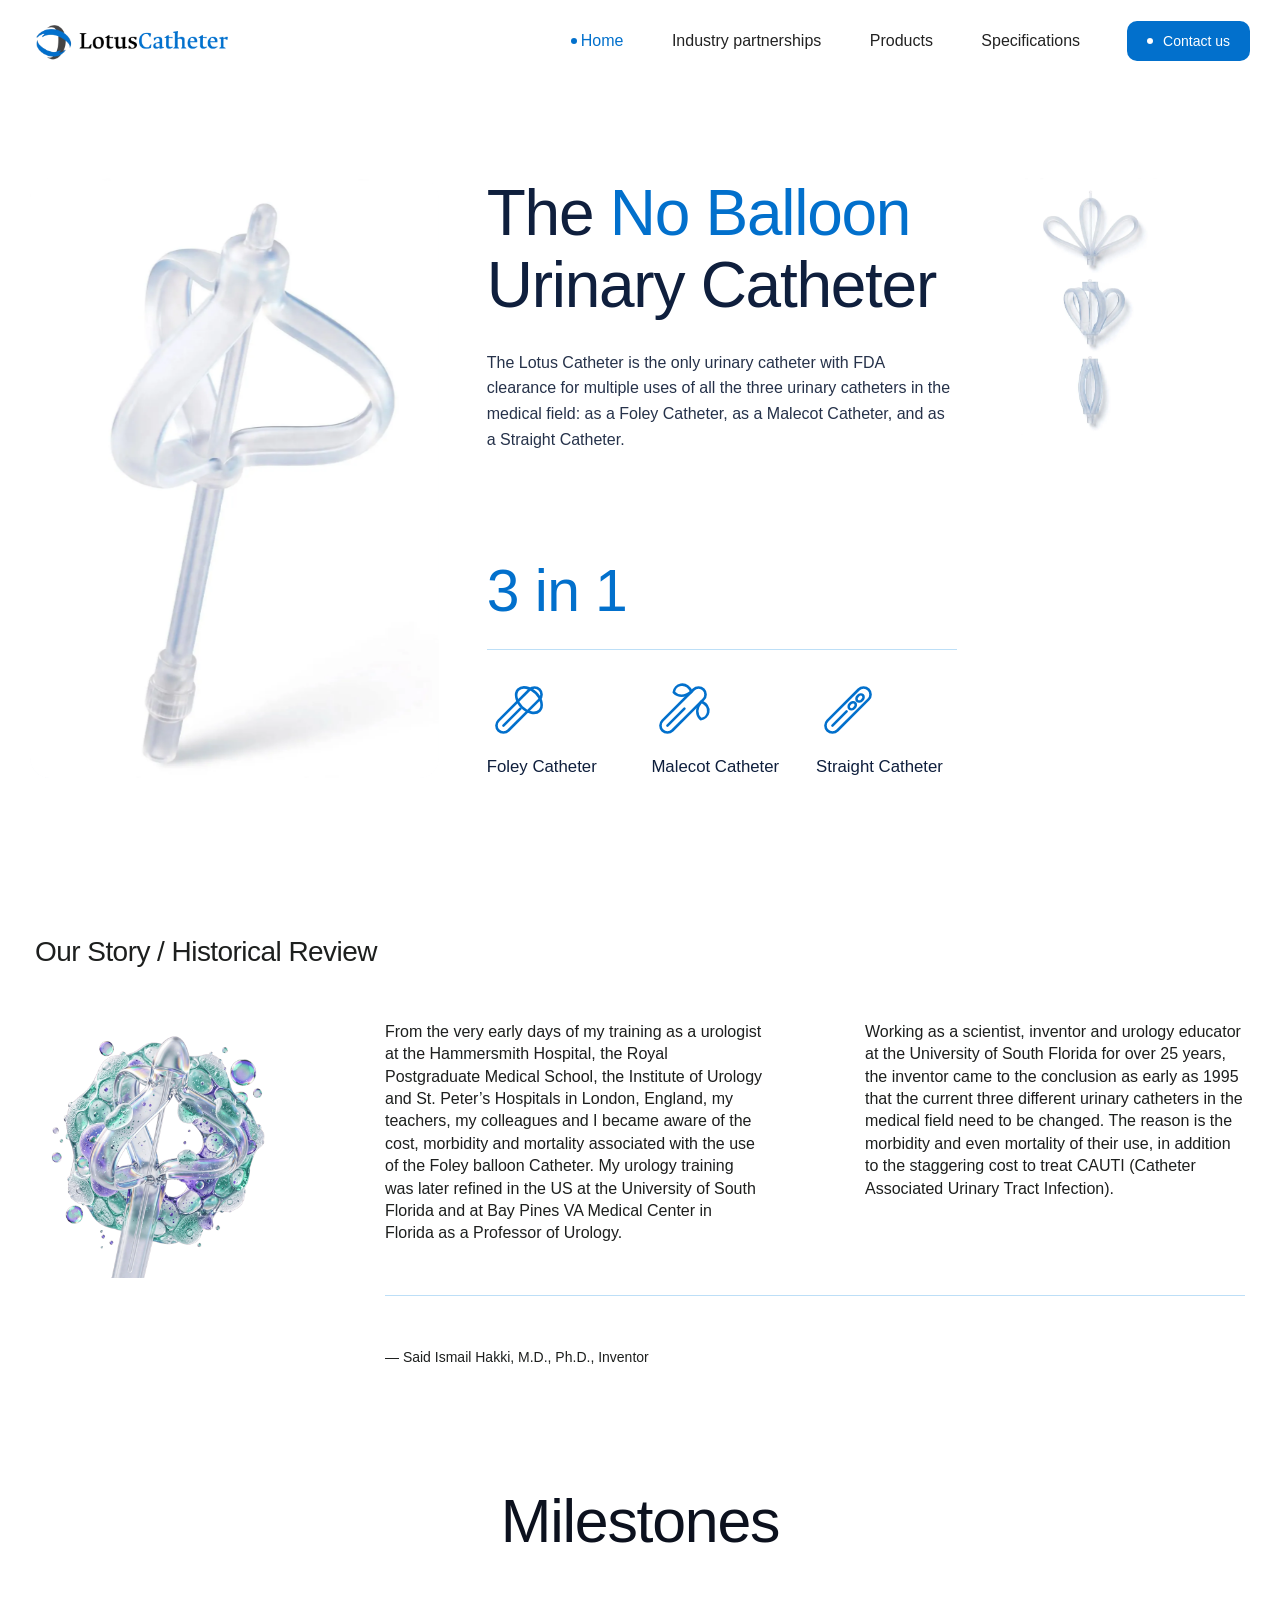
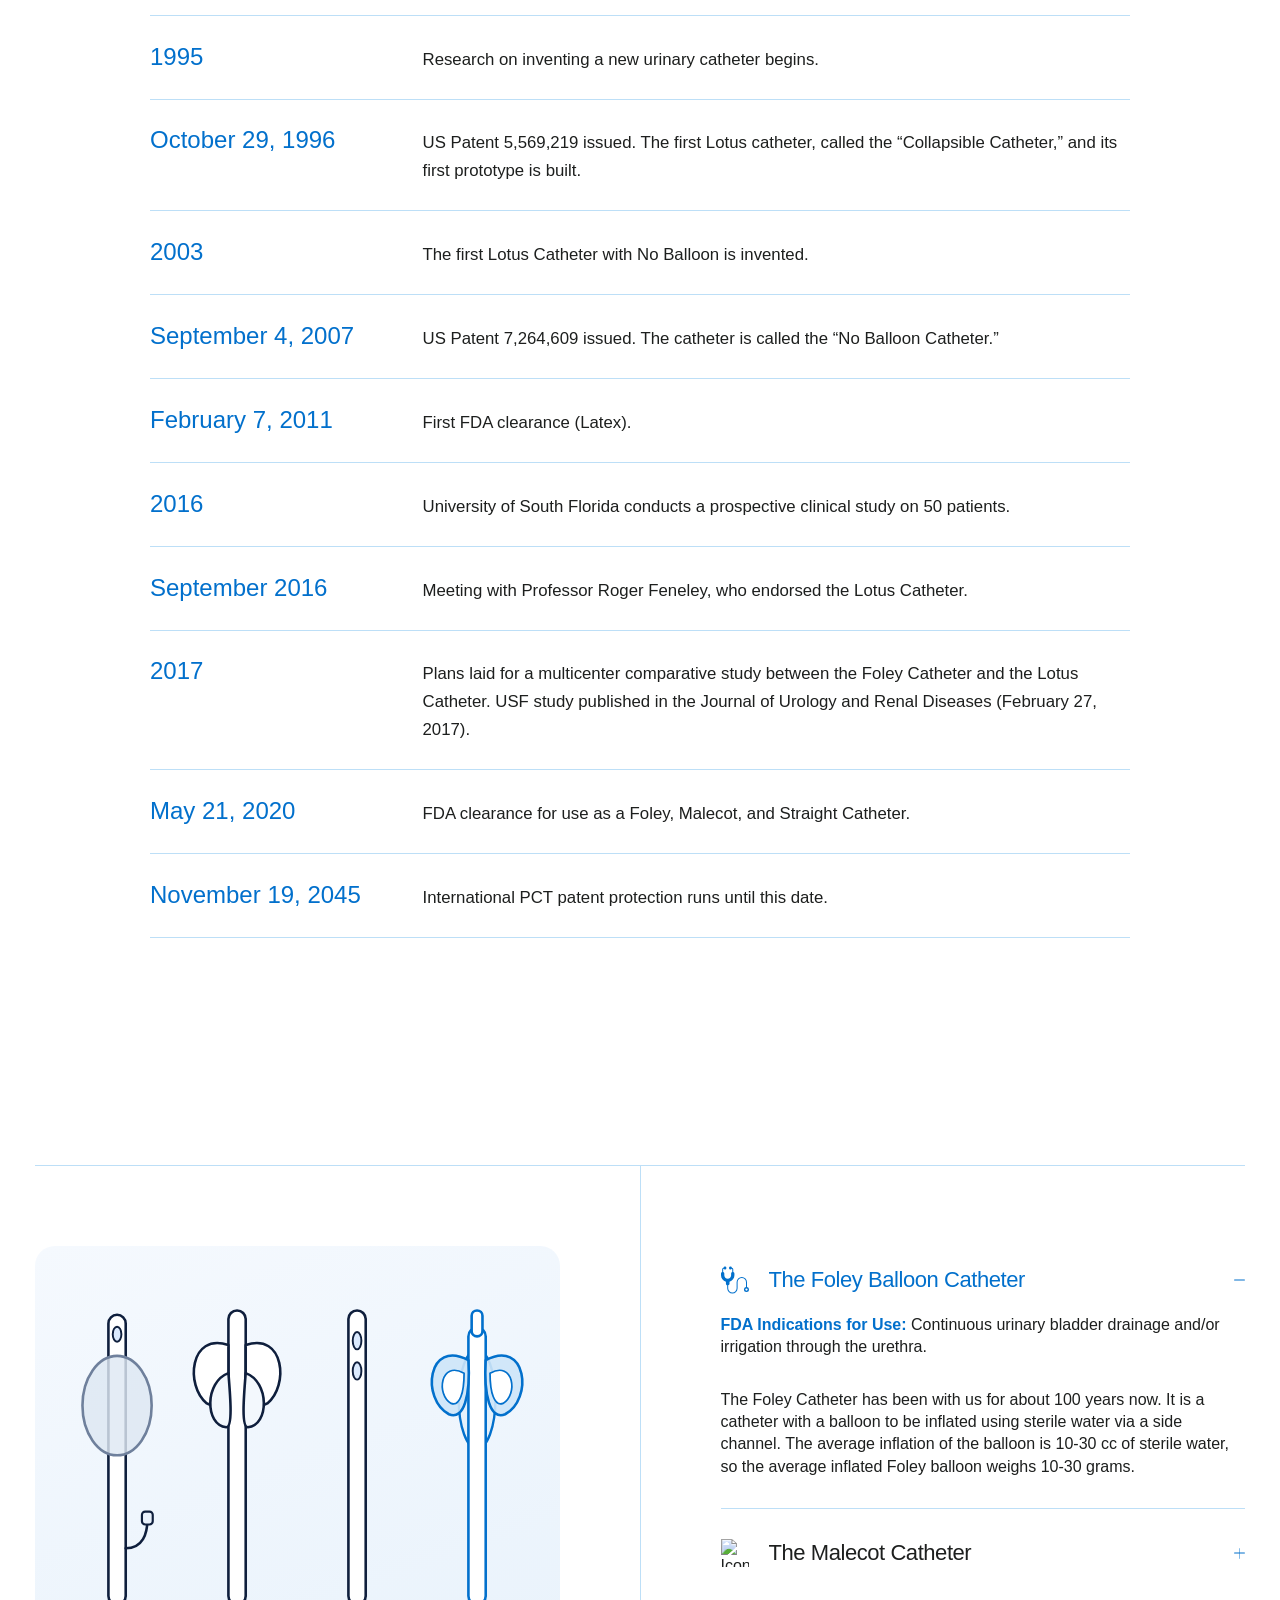
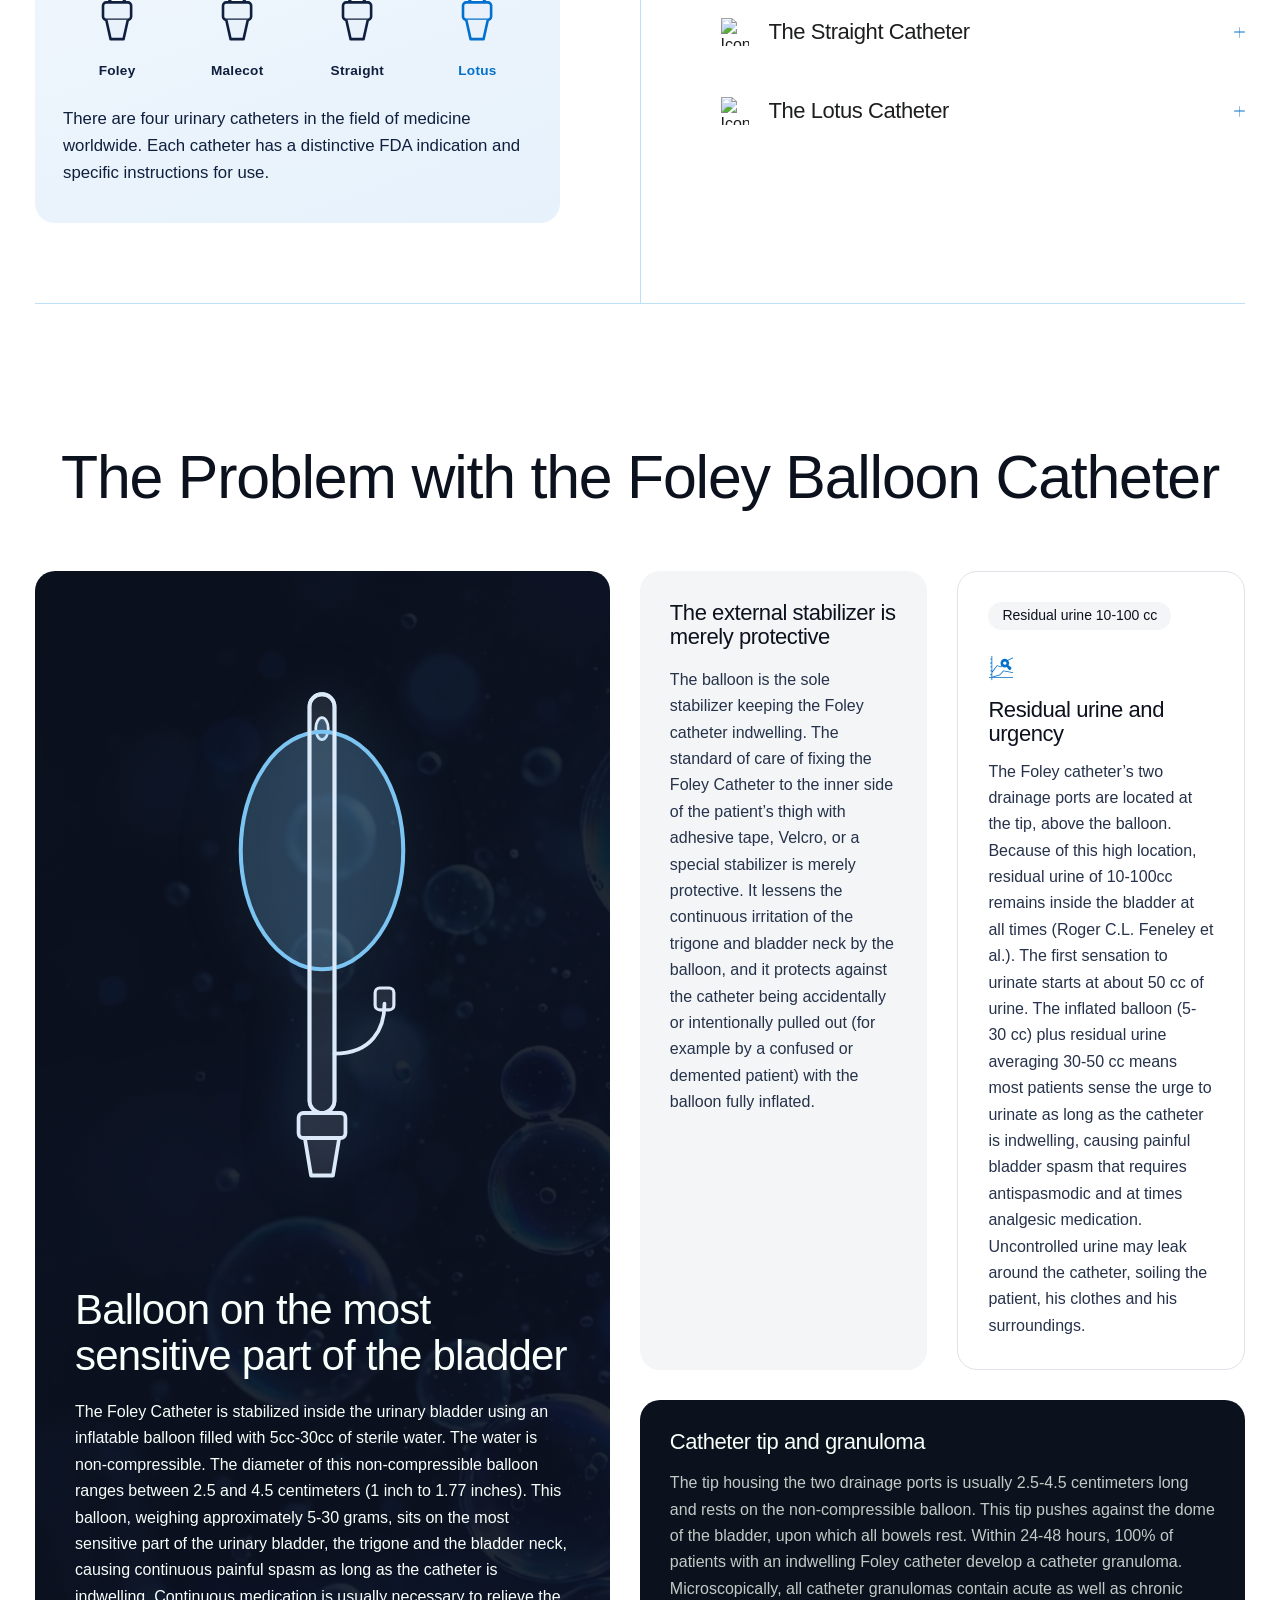
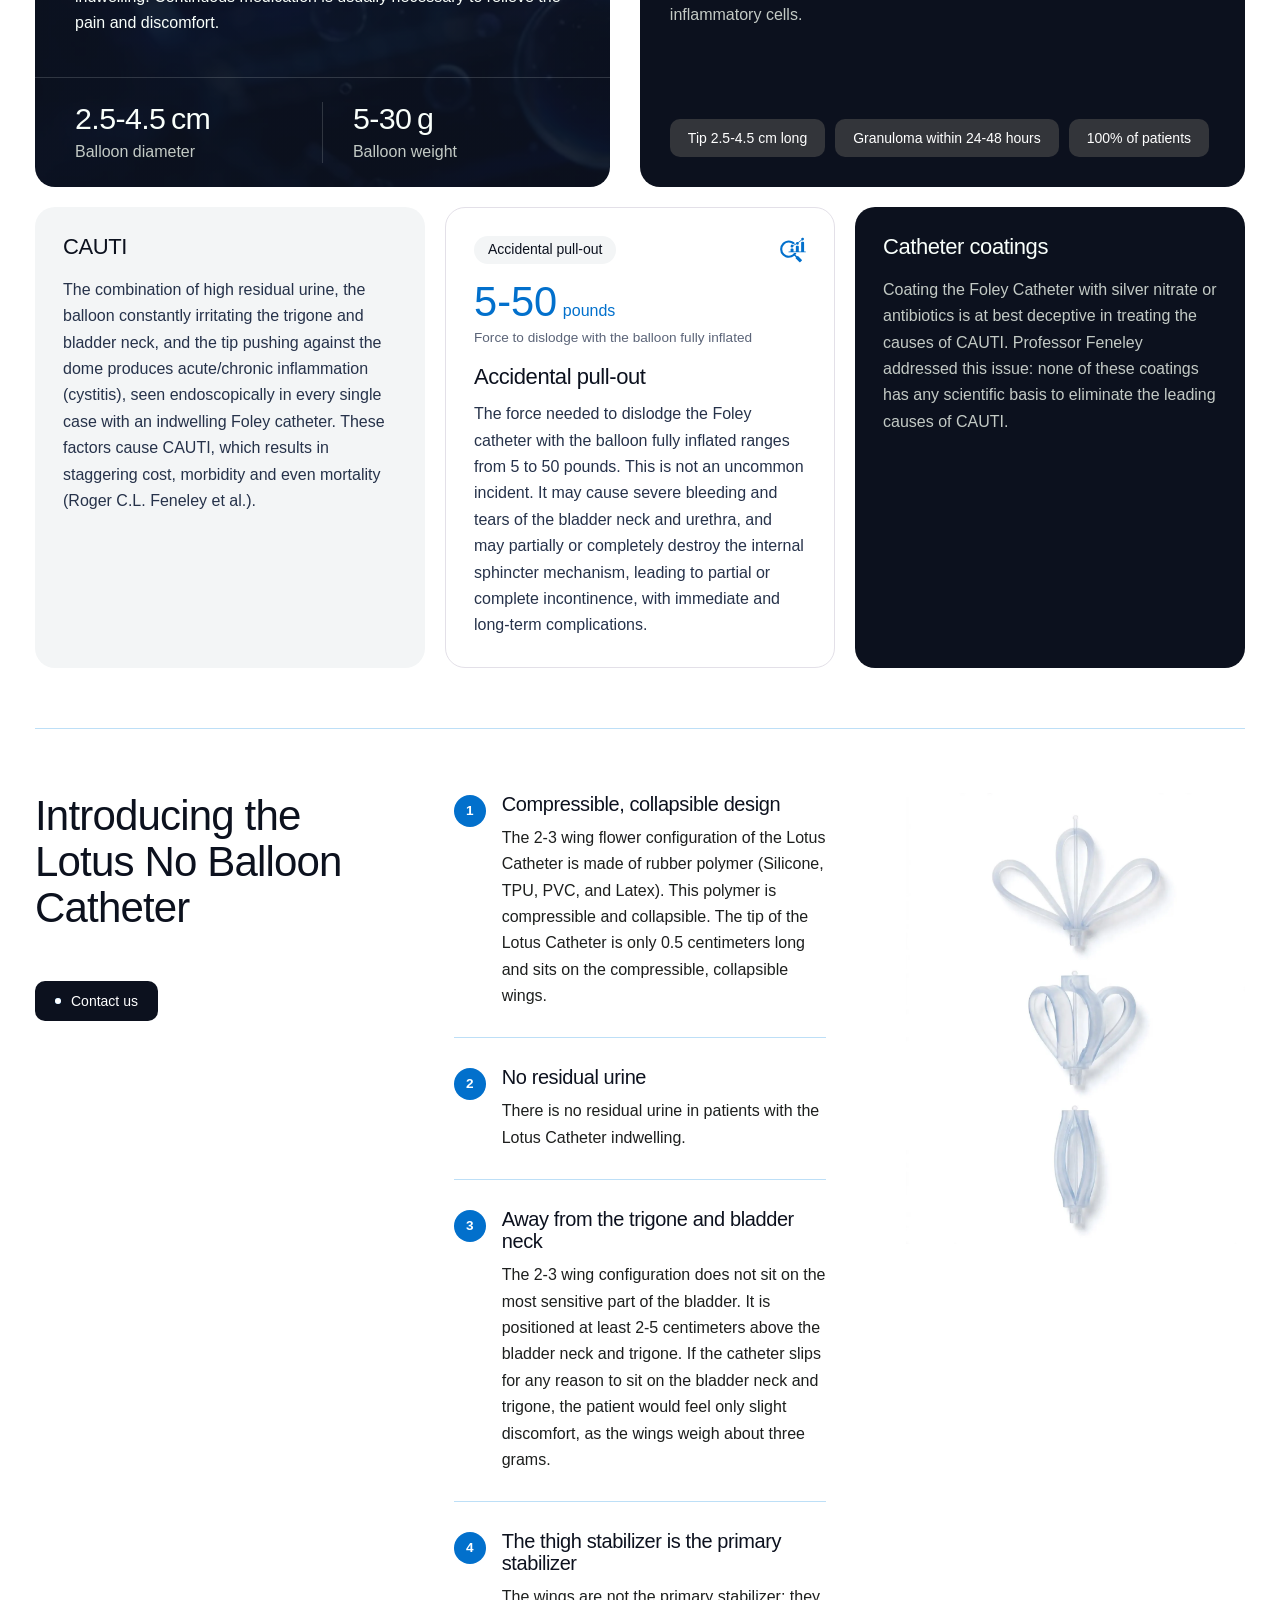
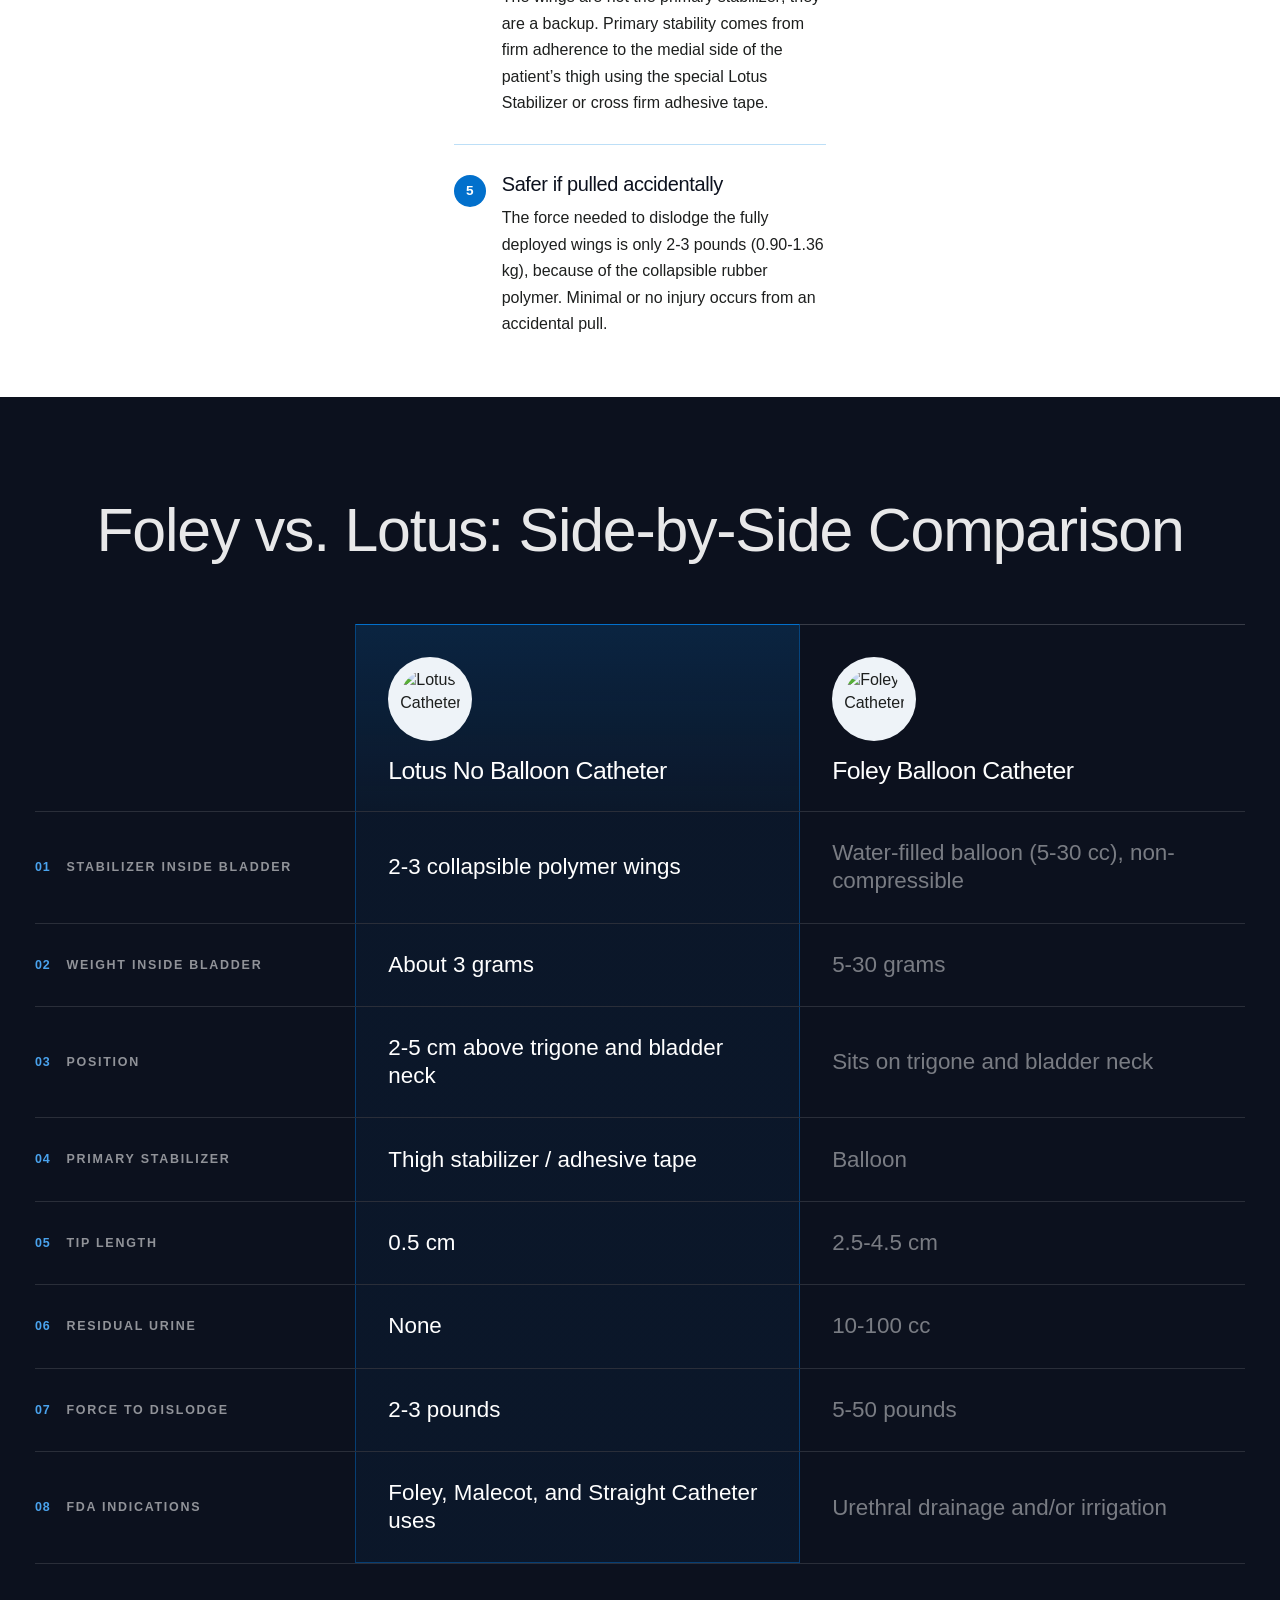
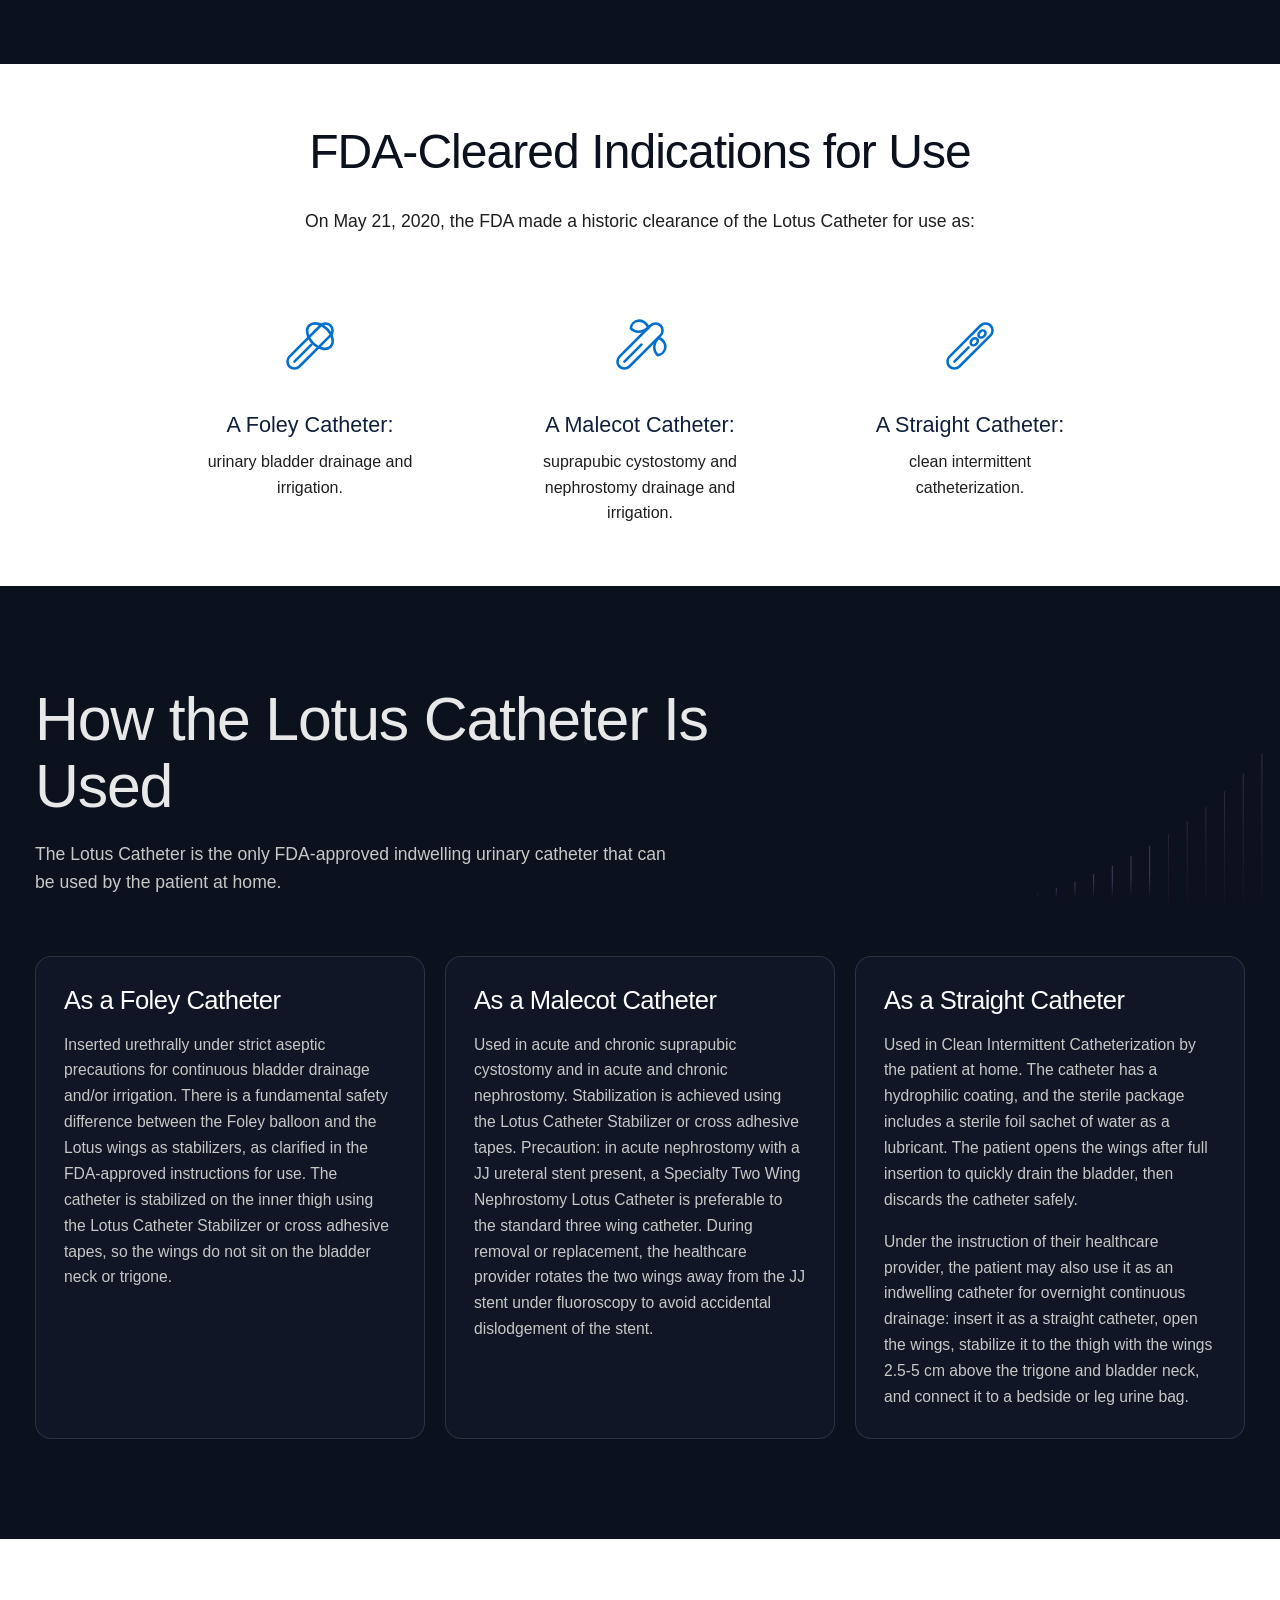
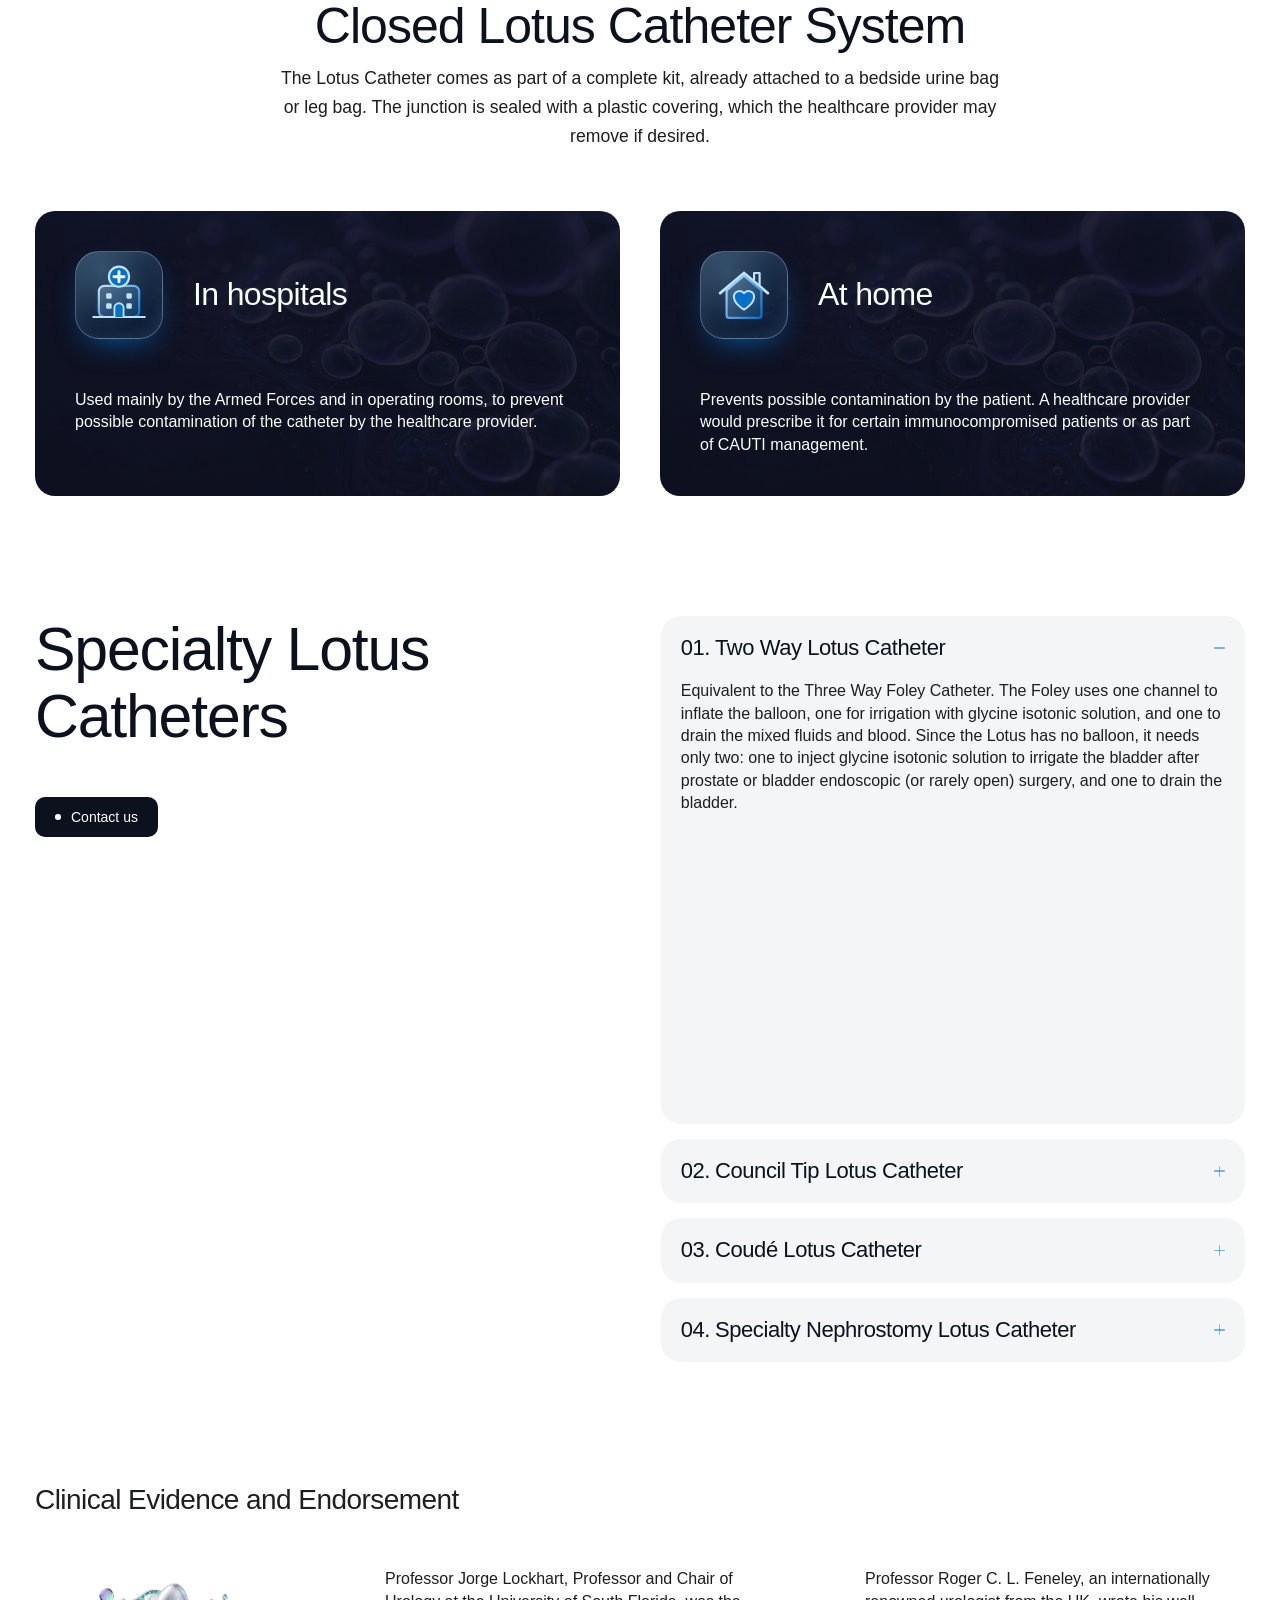
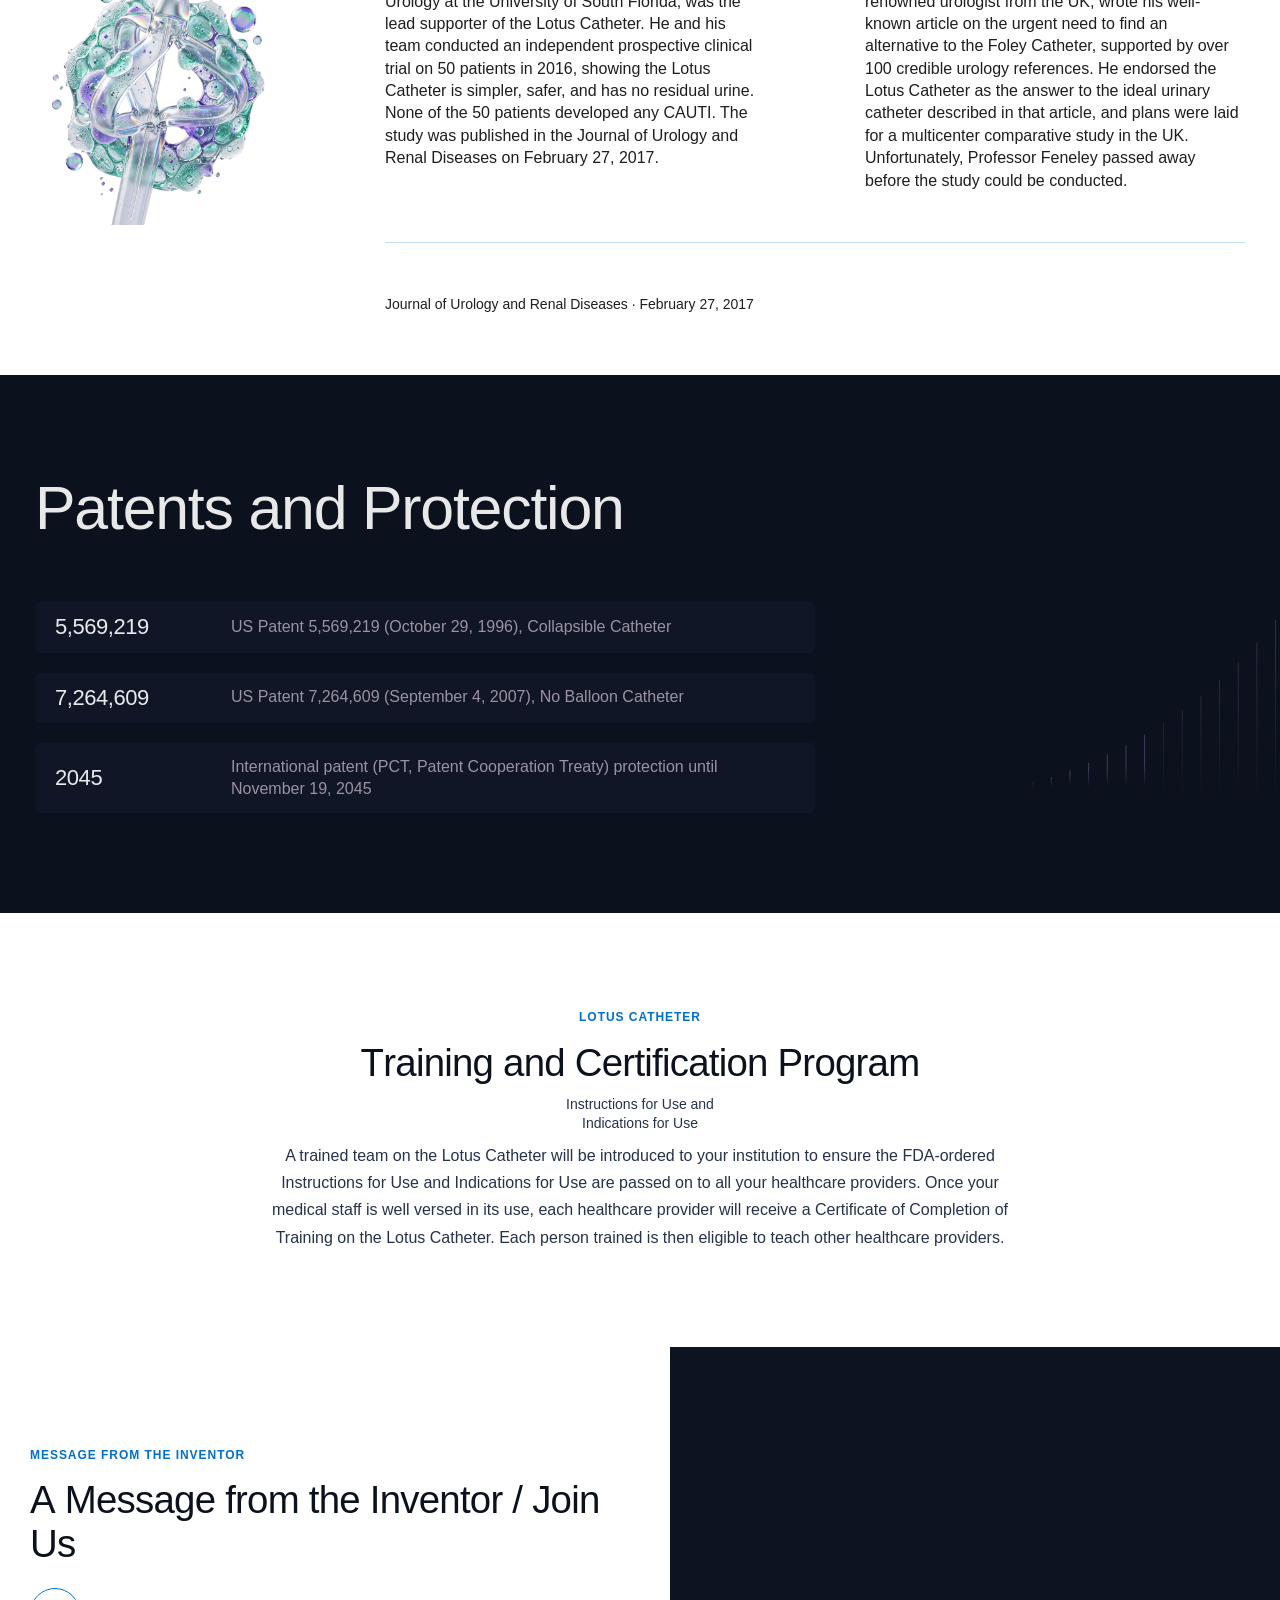
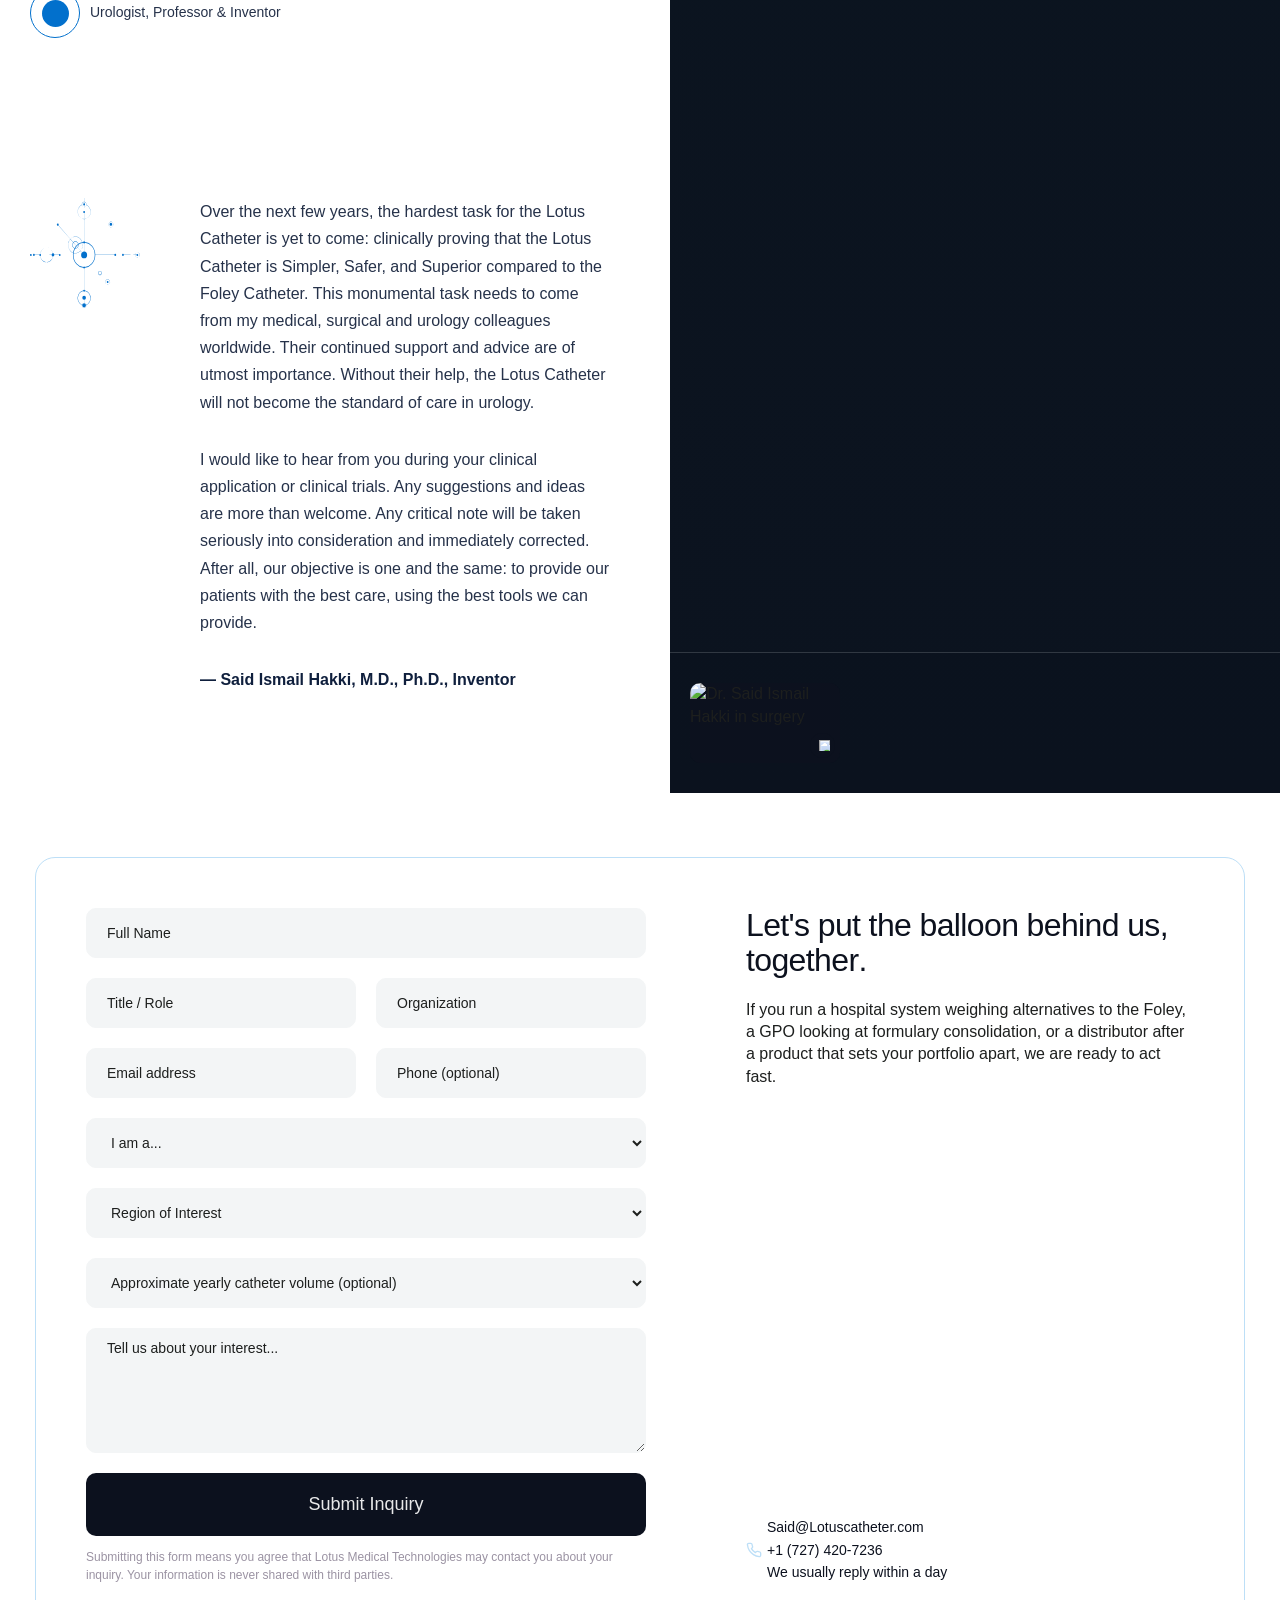
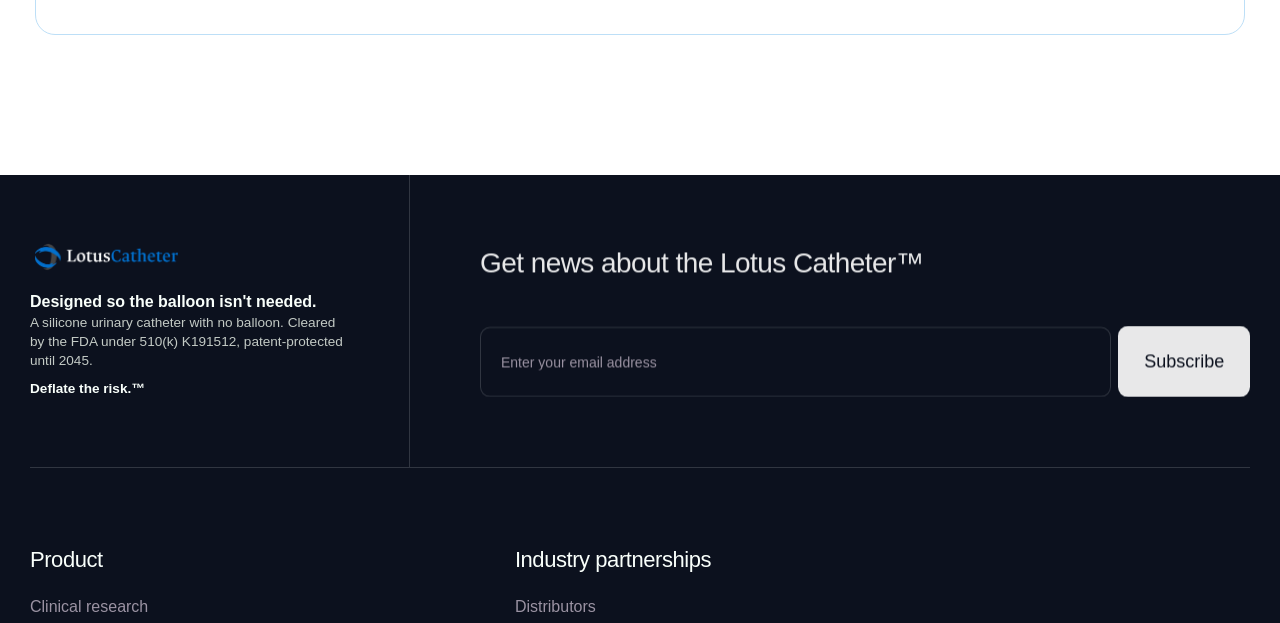
==== commit 4a150b45: "Optimize assets and refine Training, comparison and inventor sections Convert used images to resized" ====
--- a/index.html
+++ b/index.html
@@ -962,7 +962,7 @@
 						aria-current="page"
 						class="brand w-nav-brand w--current">
 						<img
-							src="assets/Images/lotuscatheter_FINAL_aligned.png"
+							src="assets/Images/lotuscatheter_FINAL_aligned.webp"
 							loading="lazy"
 							alt="Logo"
 							class="logo" />
@@ -975,18 +975,8 @@
 							<a
 								href="./"
 								aria-current="page"
-								class="nav-link w-nav-link w--current"
+								class="nav-link w-nav-link w--current nav-active"
 								>Home</a
-							>
-							<a
-								href="#comparison"
-								class="nav-link w-nav-link">
-								Clinical research
-							</a>
-							<a
-								href="#inventor"
-								class="nav-link w-nav-link"
-								>The Inventor</a
 							>
 							<a
 								href="#partners"
@@ -1023,185 +1013,358 @@
 			</div>
 		</div>
 		<section
-			class="hero-section"
+			class="lc-hero2"
 			id="component">
+			<style>
+				.lc-hero2 {
+					background: #fff;
+					padding: 6rem 0;
+					overflow: hidden;
+				}
+				.lc-hero2 .lc-h-grid {
+					display: grid;
+					grid-template-columns: minmax(0, 1fr) minmax(0, 1.15fr) minmax(0, 0.6fr);
+					gap: 3rem;
+					align-items: stretch;
+				}
+				.lc-hero2 .lc-h-media {
+					position: relative;
+					border-radius: 20px;
+					overflow: hidden;
+					background: #f3f6fb;
+					min-height: 600px;
+				}
+				.lc-hero2 .lc-h-media img {
+					position: absolute;
+					inset: 0;
+					width: 100%;
+					height: 100%;
+					object-fit: cover;
+					object-position: 50% 30%;
+				}
+				.lc-hero2 .lc-h-body {
+					display: flex;
+					flex-direction: column;
+					justify-content: space-between;
+					gap: 2rem;
+					padding: 0;
+				}
+				.lc-hero2 .lc-h-title {
+					color: #0f1f3d;
+					font-size: clamp(2.6rem, 5vw, 4.6rem);
+					line-height: 1.12;
+					margin: 0 0 1.75rem;
+				}
+				.lc-hero2 .lc-h-title em {
+					font-style: normal;
+					color: #0270cc;
+				}
+				.lc-hero2 .lc-h-text {
+					color: #26324a;
+					font-size: 1rem;
+					line-height: 1.6;
+					max-width: 500px;
+					margin: 0;
+				}
+				.lc-hero2 .lc-h-badge {
+					font-family: var(--_typography---font-family--heading);
+					font-weight: 400;
+					color: #0270cc;
+					font-size: clamp(2.6rem, 4.6vw, 4rem);
+					line-height: 1;
+					letter-spacing: -0.01em;
+				}
+				.lc-hero2 .lc-h-foot {
+					display: flex;
+					flex-direction: column;
+					gap: 1.75rem;
+				}
+				.lc-hero2 .lc-h-items {
+					display: grid;
+					grid-template-columns: repeat(3, minmax(0, 1fr));
+					gap: 1.5rem;
+				}
+				.lc-hero2 .lc-h-item {
+					display: flex;
+					flex-direction: column;
+					align-items: flex-start;
+					gap: 0.9rem;
+					color: #0f1f3d;
+					font-size: 1.05rem;
+					font-weight: 500;
+				}
+				.lc-hero2 .lc-h-icon {
+					display: block;
+					width: 64px;
+					height: 64px;
+					background-color: #0270cc;
+					-webkit-mask: var(--icon-url) center / contain no-repeat;
+					mask: var(--icon-url) center / contain no-repeat;
+				}
+				.lc-hero2 .lc-h-side img {
+					display: block;
+					width: 70%;
+					aspect-ratio: 2 / 3;
+					object-fit: cover;
+					border-radius: 20px;
+				}
+				.lc-hero2 .lc-h-side {
+					align-self: start;
+				}
+				.lc-hero2 .lc-h-media {
+					animation: lc-reveal 1.1s cubic-bezier(0.22, 1, 0.36, 1) 0.1s both;
+				}
+				.lc-hero2 .lc-h-media img {
+					animation: lc-zoom 1.8s cubic-bezier(0.22, 1, 0.36, 1) 0.1s both;
+				}
+				.lc-hero2 .lc-h-side img {
+					animation: lc-rise 1s cubic-bezier(0.22, 1, 0.36, 1) 0.45s both;
+					transition:
+						transform 0.5s ease,
+						box-shadow 0.5s ease;
+				}
+				.lc-hero2 .lc-h-media:hover img {
+					transform: scale(1.04);
+					transition: transform 0.8s ease;
+				}
+				.lc-hero2 .lc-h-side:hover img {
+					transform: translateY(-6px);
+					box-shadow: 0 24px 40px -22px rgba(2, 112, 204, 0.55);
+				}
+				@keyframes lc-reveal {
+					from {
+						clip-path: inset(0 0 100% 0 round 20px);
+						opacity: 0;
+					}
+					to {
+						clip-path: inset(0 0 0 0 round 20px);
+						opacity: 1;
+					}
+				}
+				@keyframes lc-zoom {
+					from {
+						transform: scale(1.18);
+					}
+					to {
+						transform: scale(1);
+					}
+				}
+				@keyframes lc-rise {
+					from {
+						opacity: 0;
+						transform: translateY(40px) scale(0.96);
+					}
+					to {
+						opacity: 1;
+						transform: none;
+					}
+				}
+				@media (prefers-reduced-motion: reduce) {
+					.lc-hero2 .lc-h-media,
+					.lc-hero2 .lc-h-media img,
+					.lc-hero2 .lc-h-side img {
+						animation: none;
+					}
+				}
+				.lc-hero2 .lc-w {
+					display: inline-block;
+					white-space: nowrap;
+				}
+				.lc-hero2 .lc-c {
+					display: inline-block;
+					opacity: 0;
+					transform: translateY(0.35em);
+					filter: blur(4px);
+					animation: lc-char 0.7s cubic-bezier(0.22, 1, 0.36, 1) forwards;
+					animation-delay: calc(var(--d, 0s) + var(--i) * var(--step, 30ms));
+				}
+				@keyframes lc-char {
+					to {
+						opacity: 1;
+						transform: none;
+						filter: blur(0);
+					}
+				}
+				.lc-hero2 .lc-h-text {
+					animation: lc-fade 1.1s ease 1.3s both;
+				}
+				.lc-hero2 .lc-h-item span:last-child {
+					animation: lc-fade 0.9s ease both;
+				}
+				.lc-hero2 .lc-h-item:nth-child(1) span:last-child {
+					animation-delay: 2.4s;
+				}
+				.lc-hero2 .lc-h-item:nth-child(2) span:last-child {
+					animation-delay: 2.7s;
+				}
+				.lc-hero2 .lc-h-item:nth-child(3) span:last-child {
+					animation-delay: 3s;
+				}
+				@keyframes lc-fade {
+					from {
+						opacity: 0;
+					}
+					to {
+						opacity: 1;
+					}
+				}
+				@media (prefers-reduced-motion: reduce) {
+					.lc-hero2 .lc-h-text,
+					.lc-hero2 .lc-h-item span:last-child {
+						animation: none;
+					}
+				}
+				@media (prefers-reduced-motion: reduce) {
+					.lc-hero2 .lc-c {
+						animation: none;
+						opacity: 1;
+						transform: none;
+						filter: none;
+					}
+				}
+				@media (max-width: 991px) {
+					.lc-hero2 .lc-h-grid {
+						grid-template-columns: 1fr;
+						gap: 2rem;
+					}
+					.lc-hero2 .lc-h-media {
+						min-height: 380px;
+					}
+					.lc-hero2 {
+						padding: 2.5rem 0;
+					}
+					.lc-hero2 .lc-h-side img {
+						aspect-ratio: 16 / 10;
+					}
+				}
+				@media (max-width: 479px) {
+					.lc-hero2 {
+						padding: 1.5rem 0 3rem;
+					}
+					.lc-hero2 .lc-h-items {
+						grid-template-columns: 1fr;
+					}
+					.lc-hero2 .lc-h-item {
+						flex-direction: row;
+						align-items: center;
+					}
+					.lc-hero2 .lc-h-icon {
+						width: 30px;
+						height: 30px;
+					}
+				}
+			</style>
 			<div class="container">
-				<div class="w-layout-grid grid-hero">
-					<div class="hero-left">
-						<h1
-							data-w-id="c249eadf-f505-bb8b-6e6f-17095ff412a6"
-							style="
-								opacity: 1;
-								transform: translate3d(0px, 0px, 0px) scale3d(1, 1, 1) rotateX(0deg)
-									rotateY(0deg) rotateZ(0deg) skew(0deg, 0deg);
-								transform-style: preserve-3d;
-							"
-							class="hero-title">
-							The No Balloon Urinary Catheter
-						</h1>
-						<div
-							data-w-id="4e689e97-c15a-0d10-65c6-24c6fc0085f7"
-							style="
-								opacity: 1;
-								transform: translate3d(0px, 0px, 0px) scale3d(1, 1, 1) rotateX(0deg)
-									rotateY(0deg) rotateZ(0deg) skew(0deg, 0deg);
-								transform-style: preserve-3d;
-							"
-							class="hero-button-inline">
-							<a
-								data-wf--button--variant="button-primary"
-								data-w-id="d102baf6-0bbf-4311-9c79-6b424f8fe8a7"
-								href="#about"
-								class="button-black w-variant-c0b5a063-5c21-c467-db20-27d93a4fd6e9 w-inline-block">
-								<div
-									class="button-left-icon w-variant-c0b5a063-5c21-c467-db20-27d93a4fd6e9"></div>
-								<div
-									class="button-hover w-variant-c0b5a063-5c21-c467-db20-27d93a4fd6e9"
-									style="
-										transform: translate3d(0px, 0px, 0px) scale3d(1, 1, 1) rotateX(0deg)
-											rotateY(0deg) rotateZ(0deg) skew(0deg, 0deg);
-										transform-style: preserve-3d;
-									"></div>
-								<div class="button-text">Explore our capability</div>
-							</a>
-						</div>
-					</div>
-					<div
-						id="w-node-bf3c9711-823b-f968-9fad-e3afe0ee1df3-1f421fd7"
-						class="hero-right">
-						<div
-							data-w-id="6b60add7-080c-706a-06bb-cffab6bdb8bc"
-							style="
-								opacity: 1;
-								transform: translate3d(0px, 0px, 0px) scale3d(1, 1, 1) rotateX(0deg)
-									rotateY(0deg) rotateZ(0deg) skew(0deg, 0deg);
-								transform-style: preserve-3d;
-							"
-							class="hero-pre-title">
-							<img
-								src="/assets/Images/hero.svg"
-								loading="lazy"
-								alt="Icon"
-								class="hero-icon" />
-							<p class="no-margin-bottom text-secondary-2" style="font-size:0.9rem">
+				<div class="lc-h-grid">
+					<div class="lc-h-media">
+						<img
+							src="assets/Images/image_20260926_005347-make-same-as-this.webp"
+							alt="Lotus Catheter" />
+					</div>
+					<div class="lc-h-body">
+						<div>
+							<h1 class="lc-h-title">The <em>No Balloon</em> Urinary Catheter</h1>
+							<p class="lc-h-text">
 								The Lotus Catheter is the only urinary catheter with FDA clearance for
 								multiple uses of all the three urinary catheters in the medical field:
-								as a Foley Catheter, as a Malecot Catheter, and as a Straight Catheter
+								as a Foley Catheter, as a Malecot Catheter, and as a Straight Catheter.
 							</p>
 						</div>
-						<div
-							data-w-id="46ecb230-4b90-fbc0-6dd1-86b926154e00"
-							style="
-								opacity: 1;
-								transform: translate3d(0px, 0px, 0px) scale3d(1, 1, 1) rotateX(0deg)
-									rotateY(0deg) rotateZ(0deg) skew(0deg, 0deg);
-								transform-style: preserve-3d;
-							"
-							class="w-layout-grid grid-hero-right">
-							<div class="hero-item-one">
-								<div class="hero-counter">
-									<img
-										src="https://cdn.prod.website-files.com/69005cf82faa551a1f421ffc/69008e3dae4d0c41b1cbd6ca_icon-03.svg"
-										loading="lazy"
-										alt="Icon"
-										class="arrow-icon"
-										style="rotate: 180deg" />
-									<div class="counter-count-wrap">
-										<h2
-											data-target="3"
-											class="counter-count">
-											3
-										</h2>
-										<h2 class="counter-count-number">in 1</h2>
-									</div>
+						<div class="lc-h-foot">
+							<div class="lc-h-badge">3 in 1</div>
+							<div class="mission-divider"></div>
+							<div class="lc-h-items">
+								<div class="lc-h-item">
+									<span
+										class="lc-h-icon"
+										style="
+											--icon-url: url(&quot;assets/Images/cath-foley.svg&quot;);
+										"></span
+									><span>Foley Catheter</span>
 								</div>
-								<p class="hero-counter-description">
-									Simpler, Safer, and Superior in comparison to the Foley Catheter
-								</p>
-							</div>
-						
-						</div>
+								<div class="lc-h-item">
+									<span
+										class="lc-h-icon"
+										style="
+											--icon-url: url(&quot;assets/Images/cath-malecot.svg&quot;);
+										"></span
+									><span>Malecot Catheter</span>
+								</div>
+								<div class="lc-h-item">
+									<span
+										class="lc-h-icon"
+										style="
+											--icon-url: url(&quot;assets/Images/cath-straight.svg&quot;);
+										"></span
+									><span>Straight Catheter</span>
+								</div>
+							</div>
+						</div>
+					</div>
+					<div class="lc-h-side">
+						<img
+							src="assets/Images/image_20260926_011650.webp"
+							alt="Lotus Catheter"
+							loading="lazy" />
 					</div>
 				</div>
 			</div>
-			<div
-				data-poster-url="https://cdn.prod.website-files.com/69005cf82faa551a1f421ffc%2F69118d5315a1498501bffc63_home1-bg-video-poster-00001.jpg"
-				data-video-urls="https://cdn.prod.website-files.com/69005cf82faa551a1f421ffc%2F69118d5315a1498501bffc63_home1-bg-video-transcode.mp4,https://cdn.prod.website-files.com/69005cf82faa551a1f421ffc%2F69118d5315a1498501bffc63_home1-bg-video-transcode.webm"
-				data-autoplay="true"
-				data-loop="true"
-				data-wf-ignore="true"
-				fetchpriority="high"
-				class="hero-bg-video w-background-video w-background-video-atom">
-				<video
-					id="ecf8b29e-8c2f-1cd5-e32d-eb62394dade1-video"
-					autoplay=""
-					loop=""
-					style="
-						background-image: url(&quot;https://cdn.prod.website-files.com/69005cf82faa551a1f421ffc%2F69118d5315a1498501bffc63_home1-bg-video-poster-00001.jpg&quot;);
-					"
-					muted=""
-					playsinline=""
-					data-wf-ignore="true"
-					data-object-fit="cover">
-					<source
-						src="https://cdn.prod.website-files.com/69005cf82faa551a1f421ffc%2F69118d5315a1498501bffc63_home1-bg-video-transcode.mp4"
-						data-wf-ignore="true" />
-					<source
-						src="https://cdn.prod.website-files.com/69005cf82faa551a1f421ffc%2F69118d5315a1498501bffc63_home1-bg-video-transcode.webm"
-						data-wf-ignore="true" /></video
-				><noscript
-					><style>
-						[data-wf-bgvideo-fallback-img] {
-							display: none;
-						}
-						@media (prefers-reduced-motion: reduce) {
-							[data-wf-bgvideo-fallback-img] {
-								position: absolute;
-								z-index: -100;
-								display: inline-block;
-								height: 100%;
-								width: 100%;
-								object-fit: cover;
-							}
-						}</style
-					><img
-						data-wf-bgvideo-fallback-img="true"
-						src="https://cdn.prod.website-files.com/69005cf82faa551a1f421ffc%2F69118d5315a1498501bffc63_home1-bg-video-poster-00001.jpg"
-						alt=""
-				/></noscript>
-				<div aria-live="polite">
-					<button
-						type="button"
-						data-w-bg-video-control="true"
-						aria-controls="ecf8b29e-8c2f-1cd5-e32d-eb62394dade1-video"
-						class="w-backgroundvideo-backgroundvideoplaypausebutton play-pause-button w-background-video--control">
-						<span class="play-state"
-							><img
-								src="https://cdn.prod.website-files.com/69005cf82faa551a1f421ffc/690444958626847d40476e18_icon-22.svg"
-								loading="lazy"
-								fetchpriority="High"
-								alt="Pause video"
-								class="play-image" /></span
-						><span
-							hidden=""
-							class="pause-state"
-							><img
-								loading="lazy"
-								fetchpriority="High"
-								alt="Play video"
-								src="https://cdn.prod.website-files.com/69005cf82faa551a1f421ffc/69033410a92da385496a6282_icon-14.svg"
-								class="pause-image"
-						/></span>
-					</button>
-				</div>
-			</div>
+			<script>
+				(function () {
+					var root = document.querySelector(".lc-hero2");
+					if (!root) return;
+					var targets = [
+						[".lc-h-title", 0.2, 34],
+						[".lc-h-badge", 1.4, 70],
+					];
+					function split(el, delay, step) {
+						var n = 0;
+						el.setAttribute("aria-label", el.textContent.replace(/\s+/g, " ").trim());
+						(function walk(node) {
+							Array.prototype.slice.call(node.childNodes).forEach(function (c) {
+								if (c.nodeType === 3) {
+									var frag = document.createDocumentFragment();
+									c.textContent.split(/(\s+)/).forEach(function (part) {
+										if (!part) return;
+										if (/^\s+$/.test(part)) {
+											frag.appendChild(document.createTextNode(" "));
+											return;
+										}
+										var w = document.createElement("span");
+										w.className = "lc-w";
+										w.setAttribute("aria-hidden", "true");
+										part.split("").forEach(function (ch) {
+											var sp = document.createElement("span");
+											sp.className = "lc-c";
+											sp.style.setProperty("--i", n++);
+											sp.textContent = ch;
+											w.appendChild(sp);
+										});
+										frag.appendChild(w);
+									});
+									node.replaceChild(frag, c);
+								} else if (c.nodeType === 1) {
+									walk(c);
+								}
+							});
+						})(el);
+						el.style.setProperty("--d", delay + "s");
+						el.style.setProperty("--step", step + "ms");
+					}
+					targets.forEach(function (t) {
+						root.querySelectorAll(t[0]).forEach(function (el) {
+							split(el, t[1], t[2]);
+						});
+					});
+				})();
+			</script>
 		</section>
 		<section class="our-mission-section section-spacing">
 			<div class="container-medium">
 				<h3 class="our-mission-content">Our Story / Historical Review</h3>
 				<div class="w-layout-grid grid-our-mission">
 					<img
-						src="assets/Images/liquid_glass_transparent.png"
+						src="assets/Images/liquid_glass_transparent.webp"
 						loading="lazy"
 						alt="Decoration"
 						class="decoration-03" />
@@ -1238,313 +1401,158 @@
 			class="about-section section-spacing"
 			id="about">
 			<div class="container-medium">
-				<div class="section-title text-center">
-					<h2
-						data-w-id="8a40a33b-f2a1-b846-18c1-422d2d4ef2d8"
-						style="opacity: 0"
-						class="about-title">
-						The balloon has had its day
-					</h2>
-					<p
-						data-w-id="c9409ea4-dd38-ad32-70f7-55e319e3f7c4"
-						style="opacity: 0"
-						class="about-description">
-						The basic Foley design has barely moved since 1933. Its inflatable-balloon
-						anchor, tied to urethral trauma, retained urine and patient discomfort,
-						went largely unquestioned for decades. That changes with this catheter.
-						<br /><br />Lotus offers a genuinely different way to hold a catheter in
-						place: self-opening wings take the position of the inflatable balloon in
-						an indwelling device made for current urological practice. It is cleared
-						through FDA 510(k) (K191512) and intended to improve patient outcomes
-						while lowering the overall cost of care.
-					</p>
+				<div class="lc-timeline">
+					<style>
+						.lc-timeline {
+							margin: 0 auto 2.5rem;
+							max-width: 980px;
+						}
+						.lc-timeline .lc-tl-title {
+							text-align: center;
+							margin: 0 0 3rem;
+						}
+						.lc-timeline .mission-divider:first-of-type {
+							margin-top: 0;
+						}
+						.lc-tl-row {
+							display: grid;
+							grid-template-columns: minmax(180px, 0.34fr) 1fr;
+							gap: 2rem;
+							padding: 1.6rem 0;
+							align-items: baseline;
+						}
+						.lc-tl-date {
+							font-family: var(--_typography---font-family--heading);
+							color: #0270cc;
+							font-size: 1.5rem;
+							line-height: 1.25;
+						}
+						.lc-tl-text {
+							margin: 0;
+							color: var(--color--gray-3, #1d1f1e);
+							font-size: 1.05rem;
+							line-height: 1.65;
+						}
+						@media (max-width: 767px) {
+							.lc-tl-row {
+								grid-template-columns: 1fr;
+								gap: 0.4rem;
+								padding: 1.25rem 0;
+							}
+							.lc-timeline {
+								margin-bottom: 1.5rem;
+							}
+						}
+					</style>
+					<div class="section-title text-center">
+						<h2 class="about-title lc-tl-title">Milestones</h2>
+					</div>
+					<div class="mission-divider"></div>
+					<div class="lc-tl-row">
+						<div class="lc-tl-date">1995</div>
+						<p class="lc-tl-text">
+							Research on inventing a new urinary catheter begins.
+						</p>
+					</div>
+					<div class="mission-divider"></div>
+					<div class="lc-tl-row">
+						<div class="lc-tl-date">October 29, 1996</div>
+						<p class="lc-tl-text">
+							US Patent 5,569,219 issued. The first Lotus catheter, called the
+							“Collapsible Catheter,” and its first prototype is built.
+						</p>
+					</div>
+					<div class="mission-divider"></div>
+					<div class="lc-tl-row">
+						<div class="lc-tl-date">2003</div>
+						<p class="lc-tl-text">
+							The first Lotus Catheter with No Balloon is invented.
+						</p>
+					</div>
+					<div class="mission-divider"></div>
+					<div class="lc-tl-row">
+						<div class="lc-tl-date">September 4, 2007</div>
+						<p class="lc-tl-text">
+							US Patent 7,264,609 issued. The catheter is called the “No Balloon
+							Catheter.”
+						</p>
+					</div>
+					<div class="mission-divider"></div>
+					<div class="lc-tl-row">
+						<div class="lc-tl-date">February 7, 2011</div>
+						<p class="lc-tl-text">First FDA clearance (Latex).</p>
+					</div>
+					<div class="mission-divider"></div>
+					<div class="lc-tl-row">
+						<div class="lc-tl-date">2016</div>
+						<p class="lc-tl-text">
+							University of South Florida conducts a prospective clinical study on 50
+							patients.
+						</p>
+					</div>
+					<div class="mission-divider"></div>
+					<div class="lc-tl-row">
+						<div class="lc-tl-date">September 2016</div>
+						<p class="lc-tl-text">
+							Meeting with Professor Roger Feneley, who endorsed the Lotus Catheter.
+						</p>
+					</div>
+					<div class="mission-divider"></div>
+					<div class="lc-tl-row">
+						<div class="lc-tl-date">2017</div>
+						<p class="lc-tl-text">
+							Plans laid for a multicenter comparative study between the Foley Catheter
+							and the Lotus Catheter. USF study published in the Journal of Urology and
+							Renal Diseases (February 27, 2017).
+						</p>
+					</div>
+					<div class="mission-divider"></div>
+					<div class="lc-tl-row">
+						<div class="lc-tl-date">May 21, 2020</div>
+						<p class="lc-tl-text">
+							FDA clearance for use as a Foley, Malecot, and Straight Catheter.
+						</p>
+					</div>
+					<div class="mission-divider"></div>
+					<div class="lc-tl-row">
+						<div class="lc-tl-date">November 19, 2045</div>
+						<p class="lc-tl-text">
+							International PCT patent protection runs until this date.
+						</p>
+					</div>
+					<div class="mission-divider"></div>
 				</div>
-				<div class="w-layout-grid grid-about">
-					<div
-						data-w-id="aa288c5c-4bb2-e688-ff18-64fa5ba1024f"
-						style="opacity: 0"
-						class="about-image-wrap">
-						<video
-							class="about-image"
-							src="assets/Videos/lotus-mechanism-demo.mp4"
-							poster="assets/Videos/lotus-mechanism-demo-poster.jpg"
-							autoplay
-							loop
-							muted
-							playsinline
-							webkit-playsinline="true"
-							style="width: 100%; height: 100%; object-fit: cover"></video>
-					</div>
-					<div
-						id="w-node-ef30faed-fdcc-7d59-0ea1-9bb79465185e-1f421fd7"
-						data-w-id="ef30faed-fdcc-7d59-0ea1-9bb79465185e"
-						style="opacity: 0"
-						class="about-center-item">
-						<div class="grid-about-item">
-							<div class="about-item">
-								<img
-									src="assets/Images/fda.svg"
-									loading="lazy"
-									alt="Icon"
-									class="about-icon" />
-								<div>FDA 510(k) clearance</div>
-							</div>
-							<div class="about-item">
-								<img
-									src="assets/Images/prize.svg"
-									loading="lazy"
-									alt="Icon"
-									class="about-icon" />
-								<div>Patent runs to 2045</div>
-							</div>
-							<div class="about-item">
-								<img
-									src="assets/Images/global.svg"
-									loading="lazy"
-									alt="Icon"
-									class="about-icon" />
-								<div>500K+ units in use worldwide</div>
-							</div>
-						</div>
-					</div>
-					<div
-						data-w-id="48be2c42-04bf-6015-2cb3-aacdee1d9ac3"
-						style="opacity: 0"
-						class="about-image-wrap">
-						<img
-							src="assets/Images/lotus-wing-mechanism.jpg"
-							loading="lazy"
-							sizes="(max-width: 600px) 100vw, 600px"
-							alt="Lotus Catheter wing retention mechanism — CAD render"
-							class="about-image" />
-					</div>
-				</div>
-				<div
-					data-w-id="9d600cc9-67e0-b325-882b-81fa546c8a67"
-					style="opacity: 0"
-					class="about-list">
-					<div
-						data-wf--list-item--variant="dark"
-						class="list-item">
-						<img
-							src="assets/Images/arrowright.svg"
-							loading="lazy"
-							alt="Icon"
-							class="list-icon" />
-						<div class="list-text">
-							Wings hold it in place: nothing to inflate, no syringe needed.
-						</div>
-					</div>
-					<div
-						data-wf--list-item--variant="dark"
-						class="list-item">
-						<img
-							src="assets/Images/arrowright.svg"
-							loading="lazy"
-							alt="Icon"
-							class="list-icon" />
-						<div class="list-text">Cleared under FDA 510(k), number K191512.</div>
-					</div>
-					<div
-						data-wf--list-item--variant="dark"
-						class="list-item">
-						<img
-							src="assets/Images/arrowright.svg"
-							loading="lazy"
-							alt="Icon"
-							class="list-icon" />
-						<div class="list-text">
-							No urinary tract infections in a prospective clinical trial of 50
-							patients.
-						</div>
-					</div>
-					<div
-						data-wf--list-item--variant="dark"
-						class="list-item">
-						<img
-							src="assets/Images/arrowright.svg"
-							loading="lazy"
-							alt="Icon"
-							class="list-icon" />
-						<div class="list-text">
-							Average residual urine of just 4.8 mL, so the bladder empties almost
-							fully.
-						</div>
-					</div>
-					<div
-						data-wf--list-item--variant="dark"
-						class="list-item">
-						<img
-							src="assets/Images/arrowright.svg"
-							loading="lazy"
-							alt="Icon"
-							class="list-icon" />
-						<div class="list-text">
-							The force needed to dislodge the fully deployed 2-3 wing flower
-							configuration is 2-3 Pound (0.90 kilogram- 1.36 kilogram).
-						</div>
-					</div>
-					<div
-						data-wf--list-item--variant="dark"
-						class="list-item">
-						<img
-							src="assets/Images/arrowright.svg"
-							loading="lazy"
-							alt="Icon"
-							class="list-icon" />
-						<div class="list-text">Covered by patent until 2045.</div>
-					</div>
-				</div>
-				<div style="display: flex; justify-content: center; margin-top: 2rem">
-					<a
-						data-wf--button--variant="button-primary"
-						data-w-id="d102baf6-0bbf-4311-9c79-6b424f8fe8a7"
-						href="#partners"
-						style="width: fit-content"
-						class="button-black w-variant-c0b5a063-5c21-c467-db20-27d93a4fd6e9 w-inline-block">
-						<div
-							class="button-left-icon w-variant-c0b5a063-5c21-c467-db20-27d93a4fd6e9"></div>
-						<div
-							class="button-hover w-variant-c0b5a063-5c21-c467-db20-27d93a4fd6e9"></div>
-						<div class="button-text">Explore industry partnerships</div>
-					</a>
-				</div>
+		
 			</div>
 		</section>
-		<section class="graph-section">
-			<div class="container">
-				<div class="section-title graph-title-wrap">
-					<h2
-						data-w-id="830eaef1-ce1e-e4b8-0d13-21a798ef0dd0"
-						style="opacity: 0"
-						class="graph-title">
-						What an ageing design costs us
-					</h2>
-					<div
-						data-w-id="ec875069-cac0-a322-aa41-2289da9758f6"
-						style="opacity: 0"
-						class="graph-description"
-						style="display: flex !important; flex-direction: row !important">
-						<span style="font-size: 30px; color: white">Up to</span>
-						<span
-							data-target="40"
-							class="counter-count"
-							>40</span
-						>
-						<span style="font-size: 30px; color: white">%</span> of infections picked
-						up in hospital <br />
-						Worldwide, catheter-associated urinary tract infections make up as much as
-						40% of hospital-acquired infections, which places CAUTI at the top of
-						every healthcare-associated infection category.
-						<sup
-							><a
-								href="https://pmc.ncbi.nlm.nih.gov/articles/PMC9668204/"
-								target="_blank"
-								rel="noopener"
-								style="font-size: 0.65em"
-								>1</a
-							></sup
-						>
-					</div>
-				</div>
-				<div class="w-layout-grid grid-graph">
-					<div class="graph-counter-items">
-						<div
-							data-w-id="79b3adbf-25f5-a4b6-3989-4943c7226e83"
-							style="opacity: 0"
-							class="graph-counter-item"
-							tabindex="0">
-							<div class="counter-count-wrap">
-								<h2 class="counter-count-number graph-counter">~95%</h2>
-							</div>
-							<div class="graph-counter-title">Traced to catheters</div>
-							<div class="graph-tooltip">
-								<div class="graph-tooltip-row">
-									<a
-										class="graph-tooltip-cite"
-										href="https://www.cdc.gov/infection-control/hcp/cauti/background.html"
-										target="_blank"
-										rel="noopener"
-										>2</a
-									>
-									<span
-										>Per CDC guidance, nearly every healthcare-associated UTI results from
-										instrumenting the urinary tract.</span
-									>
-								</div>
-							</div>
-						</div>
-						<div
-							data-w-id="79b3adbf-25f5-a4b6-3989-4943c7226e83"
-							style="opacity: 0"
-							class="graph-counter-item"
-							tabindex="0">
-							<div class="counter-count-wrap">
-								<h2 class="counter-count-number graph-counter">~ 13,000+</h2>
-							</div>
-							<div class="graph-counter-title">Deaths each year</div>
-							<div class="graph-tooltip">
-								<div class="graph-tooltip-row">
-									<a
-										class="graph-tooltip-cite"
-										href="https://www.cdc.gov/nhsn/pdfs/pscmanual/7psccauticurrent.pdf"
-										target="_blank"
-										rel="noopener"
-										>3</a
-									>
-									<span
-										>The CDC's estimate of yearly deaths tied to healthcare-associated
-										UTIs in the United States alone.</span
-									>
-								</div>
-							</div>
-						</div>
-						<div
-							data-w-id="79b3adbf-25f5-a4b6-3989-4943c7226e83"
-							style="opacity: 0"
-							class="graph-counter-item"
-							tabindex="0">
-							<div class="counter-count-wrap">
-								<h2 class="counter-count-number graph-counter">$ 395M+</h2>
-							</div>
-							<div class="graph-counter-title">Yearly cost</div>
-							<div class="graph-tooltip">
-								<div class="graph-tooltip-row">
-									<a
-										class="graph-tooltip-cite"
-										href="https://www.ahrq.gov/hai/cauti-tools/guides/implguide-pt1.html"
-										target="_blank"
-										rel="noopener"
-										>4</a
-									>
-									<span
-										>AHRQ, the Agency for Healthcare Research &amp; Quality, puts the
-										annual U.S. cost of CAUTIs between $340 million and $450
-										million.</span
-									>
-								</div>
-							</div>
-						</div>
-					</div>
-					<img
-						src="assets/Images/lines.svg"
-						loading="lazy"
-						style="opacity: 0"
-						data-w-id="c18079e0-4f0b-7891-fdce-54c68132b2f1"
-						alt="Decoration"
-						id="w-node-c18079e0-4f0b-7891-fdce-54c68132b2f1-1f421fd7"
-						class="graph-image" />
-				</div>
-			</div>
-		</section>
-		<section class="service-solution-section section-spacing">
-			<div class="container">
+		<section class="service-solution-section section-spacing-bottom" id="service">
+			<div class="container-medium">
+			<style>
+				#service .solution-item-one { background: linear-gradient(160deg, #f5f9fe 0%, #e6f1fb 100%); justify-content: center; }
+				.lc-four-card { padding: 2rem 1.75rem 2.25rem; display: flex; flex-direction: column; gap: 1.5rem; }
+				.lc-four-visual { display: grid; grid-template-columns: repeat(4, 1fr); gap: 0.75rem; align-items: end; }
+				.lc-fw-fig { margin: 0; display: flex; flex-direction: column; align-items: center; gap: 0.6rem; }
+				.lc-fw-fig svg { width: 100%; max-width: 112px; height: auto; overflow: visible; }
+				.lc-fw-fig figcaption { font-size: 0.85rem; font-weight: 600; color: #0f1f3d; letter-spacing: 0.02em; }
+				.lc-fw-lotus figcaption { color: #0270CC; }
+				.lc-four-intro { margin: 0; color: #0f1f3d; font-size: 1.05rem; line-height: 1.6; }
+				.lc-fw-l, .lc-fw-r, .lc-fw-c { transform-box: fill-box; animation: lc-fw-wing 4.5s ease-in-out infinite; }
+				.lc-fw-l { transform-origin: 100% 50%; }
+				.lc-fw-r { transform-origin: 0% 50%; }
+				.lc-fw-c { transform-origin: 50% 50%; }
+				@keyframes lc-fw-wing { 0%, 100% { transform: scaleX(1); } 50% { transform: scaleX(0.55); } }
+				@media (prefers-reduced-motion: reduce) { .lc-fw-l, .lc-fw-r, .lc-fw-c { animation: none; } }
+				.service-solution-section .solution-accordion-description { max-width: 620px; }
+				.service-solution-section .solution-accordion-description strong { color: #0270CC; }
+				#service .section-title { text-align: left; }
+			</style>
+
 				<div class="section-title text-center">
 					<h2
 						data-w-id="ea15eca8-81ba-943e-8db1-7ef9c53238b6"
 						style="opacity: 0"
 						class="no-margin-bottom">
-						What follows a CAUTI
+						The Four Urinary Catheters
 					</h2>
 				</div>
 				<div
@@ -1552,10 +1560,7 @@
 					style="opacity: 0"
 					class="w-layout-grid grid-service">
 					<div class="solution-item-one">
-						<div class="w-layout-grid grid-service-counter">
-							<div class="solution-counter-info"></div>
-							<div class="divider"></div>
-						</div>
+						<div class="lc-four-card"><div class="lc-four-visual"><figure class="lc-fw-fig"><svg viewBox="0 0 100 340" role="img" aria-label="Foley catheter with inflated balloon"><rect x="42" y="34" width="16" height="268" rx="8" fill="#fff" stroke="#0f1f3d" stroke-width="2.4" stroke-linejoin="round" stroke-linecap="round"/><ellipse cx="50" cy="52" rx="4" ry="7" fill="#dbeafe" stroke="#0f1f3d" stroke-width="1.8"/><ellipse cx="50" cy="118" rx="32" ry="46" fill="#dfe8f3" fill-opacity="0.82" stroke="#6f809c" stroke-width="2.4"/><path d="M58 250 C74 250 78 236 78 224" fill="none" stroke="#0f1f3d" stroke-width="2.4" stroke-linecap="round"/><rect x="73" y="216" width="10" height="12" rx="3" fill="#e9f1fb" stroke="#0f1f3d" stroke-width="2"/><rect x="37" y="300" width="26" height="16" rx="3" fill="#e9f1fb" stroke="#0f1f3d" stroke-width="2.4"/><path d="M40 316 L44 334 H56 L60 316" fill="#e9f1fb" stroke="#0f1f3d" stroke-width="2.4" stroke-linejoin="round"/></svg><figcaption>Foley</figcaption></figure><figure class="lc-fw-fig"><svg viewBox="0 0 100 340" role="img" aria-label="Malecot catheter with a flower of wings"><rect x="42" y="30" width="16" height="272" rx="8" fill="#fff" stroke="#0f1f3d" stroke-width="2.4" stroke-linejoin="round" stroke-linecap="round"/><path d="M42 62 C6 50 2 100 22 116 C36 124 42 104 42 92 Z" fill="#fff" stroke="#0f1f3d" stroke-width="2.4" stroke-linejoin="round" stroke-linecap="round"/><path d="M58 62 C94 50 98 100 78 116 C64 124 58 104 58 92 Z" fill="#fff" stroke="#0f1f3d" stroke-width="2.4" stroke-linejoin="round" stroke-linecap="round"/><path d="M42 88 C20 96 20 136 40 138 C46 138 44 112 42 88 Z" fill="#f3f8fd" stroke="#0f1f3d" stroke-width="2.4" stroke-linejoin="round"/><path d="M58 88 C80 96 80 136 60 138 C54 138 56 112 58 88 Z" fill="#f3f8fd" stroke="#0f1f3d" stroke-width="2.4" stroke-linejoin="round"/><rect x="37" y="300" width="26" height="16" rx="3" fill="#e9f1fb" stroke="#0f1f3d" stroke-width="2.4"/><path d="M40 316 L44 334 H56 L60 316" fill="#e9f1fb" stroke="#0f1f3d" stroke-width="2.4" stroke-linejoin="round"/></svg><figcaption>Malecot</figcaption></figure><figure class="lc-fw-fig"><svg viewBox="0 0 100 340" role="img" aria-label="Straight catheter"><rect x="42" y="30" width="16" height="272" rx="8" fill="#fff" stroke="#0f1f3d" stroke-width="2.4" stroke-linejoin="round" stroke-linecap="round"/><ellipse cx="50" cy="58" rx="4" ry="8" fill="#dbeafe" stroke="#0f1f3d" stroke-width="1.8"/><ellipse cx="50" cy="86" rx="4" ry="8" fill="#dbeafe" stroke="#0f1f3d" stroke-width="1.8"/><rect x="37" y="300" width="26" height="16" rx="3" fill="#e9f1fb" stroke="#0f1f3d" stroke-width="2.4"/><path d="M40 316 L44 334 H56 L60 316" fill="#e9f1fb" stroke="#0f1f3d" stroke-width="2.4" stroke-linejoin="round"/></svg><figcaption>Straight</figcaption></figure><figure class="lc-fw-fig lc-fw-lotus"><svg viewBox="0 0 100 340" role="img" aria-label="Lotus catheter with soft loop wings and no balloon"><ellipse class="lc-fw-c" cx="50" cy="112" rx="17" ry="46" fill="#e3f0fc" fill-opacity="0.8" stroke="#0270CC" stroke-width="2.2"/><rect x="42" y="46" width="16" height="256" rx="8" fill="#fff" stroke="#0270CC" stroke-width="2.4"/><rect x="45" y="30" width="10" height="24" rx="5" fill="#fff" stroke="#0270CC" stroke-width="2.4"/><path class="lc-fw-l" d="M42 76 C4 56 -2 112 24 126 C38 132 44 108 42 76 Z" fill="#cfe6f9" fill-opacity="0.9" stroke="#0270CC" stroke-width="2.4" stroke-linejoin="round"/><path class="lc-fw-l" d="M38 88 C16 76 12 108 26 116 C34 119 38 106 38 88 Z" fill="#fff" stroke="#0270CC" stroke-width="1.6" stroke-linejoin="round"/><path class="lc-fw-r" d="M58 76 C96 56 102 112 76 126 C62 132 56 108 58 76 Z" fill="#cfe6f9" fill-opacity="0.9" stroke="#0270CC" stroke-width="2.4" stroke-linejoin="round"/><path class="lc-fw-r" d="M62 88 C84 76 88 108 74 116 C66 119 62 106 62 88 Z" fill="#fff" stroke="#0270CC" stroke-width="1.6" stroke-linejoin="round"/><rect x="37" y="300" width="26" height="16" rx="3" fill="#e9f1fb" stroke="#0270CC" stroke-width="2.4"/><path d="M40 316 L44 334 H56 L60 316" fill="#e9f1fb" stroke="#0270CC" stroke-width="2.4" stroke-linejoin="round"/></svg><figcaption>Lotus</figcaption></figure></div><p class="lc-four-intro">There are four urinary catheters in the field of medicine worldwide. Each catheter has a distinctive FDA indication and specific instructions for use.</p></div>
 					</div>
 					<div class="service-divider"></div>
 					<div class="service-solution-wrap">
@@ -1579,7 +1584,7 @@
 											class="solution-hover-icon" />
 									</div>
 									<h3 class="solution-accordion-title">
-										8.4 days average hospital stay
+										The Foley Balloon Catheter
 									</h3>
 								</div>
 								<div class="accordion-icon-wrap">
@@ -1597,19 +1602,7 @@
 								</div>
 							</div>
 							<div class="solution-accordion-content">
-								<p class="solution-accordion-description">
-									A CAUTI keeps patients in hospital for 8.4 days on average, well beyond
-									the 5.5 days for a complicated UTI, and every extra bed-day is capacity
-									the hospital cannot use.
-									<sup
-										><a
-											href="https://academic.oup.com/ofid/article/4/suppl_1/S348/4294891"
-											target="_blank"
-											rel="noopener"
-											>9</a
-										></sup
-									>
-								</p>
+								<p class="solution-accordion-description"><strong>FDA Indications for Use:</strong> Continuous urinary bladder drainage and/or irrigation through the urethra.</p><p class="solution-accordion-description">The Foley Catheter has been with us for about 100 years now. It is a catheter with a balloon to be inflated using sterile water via a side channel. The average inflation of the balloon is 10-30 cc of sterile water, so the average inflated Foley balloon weighs 10-30 grams.</p>
 							</div>
 							<div
 								style="opacity: 1"
@@ -1637,7 +1630,7 @@
 									<h3
 										style="color: rgb(87, 93, 89)"
 										class="solution-accordion-title">
-										23% need intensive care
+										The Malecot Catheter
 									</h3>
 								</div>
 								<div class="accordion-icon-wrap">
@@ -1657,18 +1650,7 @@
 							<div
 								style="height: 0px"
 								class="solution-accordion-content">
-								<p class="solution-accordion-description">
-									Close to one in four CAUTI patients ends up in the ICU, taking up the
-									most expensive beds a facility has.
-									<sup
-										><a
-											href="https://academic.oup.com/ofid/article/4/suppl_1/S348/4294891"
-											target="_blank"
-											rel="noopener"
-											>9</a
-										></sup
-									>
-								</p>
+								<p class="solution-accordion-description">The Malecot Catheter has been with us for over 120 years now. It is used almost exclusively by urologists. The Malecot needs a stiff metal or plastic introducer to change the 3-4 wing or flower configuration to a straight catheter to pass through a surgically created hole. This hole could be in the lower abdomen to drain the urinary bladder, as in suprapubic cystostomy, or in the flank of the patient to drain urine from the renal pelvis, as in nephrostomy.</p><p class="solution-accordion-description">Once the flower configuration is located inside the urinary bladder or renal pelvis by direct vision or fluoroscopy, the stiff introducer is withdrawn and the catheter reverts back to its 3-4 wing flower configuration. To remove it, the introducer is passed through the lumen to the inside of the tip under direct vision or fluoroscopy, and by pulling the shaft towards the operator, the flower configuration changes into a straight catheter again, which can then be pulled out.</p><p class="solution-accordion-description">Indications for Use:</p><p class="solution-accordion-description"><strong>Suprapubic Cystostomy:</strong> through a surgically created hole in the lower abdomen just above the pubic bone. The urinary bladder is drained for a long period of time and sometimes for the life of the patient.</p><p class="solution-accordion-description"><strong>Nephrostomy:</strong> through a surgically created hole in the flank of the patient connected to the pelvis of the kidney. The catheter drains the urine from the renal pelvis for days, weeks, or for the life of the patient.</p>
 							</div>
 							<div
 								style="opacity: 0"
@@ -1696,7 +1678,7 @@
 									<h3
 										style="color: rgb(87, 93, 89)"
 										class="solution-accordion-title">
-										>2× higher mortality
+										The Straight Catheter
 									</h3>
 								</div>
 								<div class="accordion-icon-wrap">
@@ -1716,18 +1698,7 @@
 							<div
 								style="height: 0px"
 								class="solution-accordion-content">
-								<p class="solution-accordion-description">
-									Unadjusted mortality more than doubles (3.6% against 1.6%), which is
-									both a direct quality measure and a rising source of liability.
-									<sup
-										><a
-											href="https://academic.oup.com/ofid/article/4/suppl_1/S348/4294891"
-											target="_blank"
-											rel="noopener"
-											>9</a
-										></sup
-									>
-								</p>
+								<p class="solution-accordion-description">The straight catheter has been with us since early civilization. The Egyptians were the first to describe draining the urinary bladder using a stiff hollow bone or a leather tube lubricated with butter or cheese, followed by ancient Indian and ancient Chinese descriptions. Synthetic polymers came into use only about 180 years ago. The straight catheter is a straight hollow malleable tube, lubricated and passed urethrally to empty the bladder. Since the advent of the Malecot and Foley balloon Catheter, straight catheter use is restricted by the FDA to intermittent self catheterization in patients who are unable to empty their bladder. Failure to empty a distended urinary bladder leads to back pressure on both kidneys, which would end in renal failure and death.</p><p class="solution-accordion-description"><strong>Indications for Use:</strong> Clean Self Intermittent Catheterization by the patient. The kit usually has a Straight Catheter with hydrophilic coating and a foil sachet of sterile water used to lubricate the catheter for easy insertion.</p>
 							</div>
 							<div
 								style="opacity: 0"
@@ -1755,7 +1726,7 @@
 									<h3
 										style="color: rgb(87, 93, 89)"
 										class="solution-accordion-title">
-										24% come back with a UTI
+										The Lotus Catheter
 									</h3>
 								</div>
 								<div class="accordion-icon-wrap">
@@ -1775,18 +1746,7 @@
 							<div
 								style="height: 0px"
 								class="solution-accordion-content">
-								<p class="solution-accordion-description">
-									Within a year, 24% of CA-UTI patients are readmitted with a UTI
-									diagnosis, and the figure rises to 26% in skilled nursing facilities.
-									<sup
-										><a
-											href="https://www.ajicjournal.org/article/S0196-6553(21)00204-2/abstract"
-											target="_blank"
-											rel="noopener"
-											>5</a
-										></sup
-									>
-								</p>
+								<p class="solution-accordion-description">The only urinary catheter cleared by the FDA for use as all three of the above (see sections below).</p>
 							</div>
 							<div
 								style="opacity: 0"
@@ -1796,1117 +1756,588 @@
 				</div>
 			</div>
 		</section>
-		<section class="we-serve-section">
-			<div class="container">
+		<section class="solution-section section-spacing" id="foley-problem">
+			<style>
+				#foley-problem { padding-top: 0; }
+				#foley-problem .solution-section-title { margin-bottom: 0; }
+				#foley-problem .solution-one-description, #foley-problem .lc-fp-text { font-size: 1rem; line-height: 1.65; margin: 0; }
+				#foley-problem .solution-two-title, #foley-problem .solution-three-title, #foley-problem .solution-four-title { max-width: none; }
+				#foley-problem .solution-three-title { margin-bottom: 0.75rem; }
+				#foley-problem .solution-item-three { border: 1px solid #e3e0e8; }
+				#foley-problem .lc-fp-text { color: #26324a; }
+				#foley-problem .solution-item-four .lc-fp-text, #foley-problem .lc-fp-dark .lc-fp-text { color: var(--color--gray-6); }
+				#foley-problem .solution-item-four { grid-template-columns: 1fr; }
+				#foley-problem .lc-fp-num { font-family: var(--_typography---font-family--heading); font-size: 2.6rem; line-height: 1; color: #0270CC; }
+				#foley-problem .lc-fp-num small { font-size: 1rem; font-family: inherit; color: inherit; margin-left: 0.35rem; }
+				#foley-problem .lc-fp-dark .lc-fp-num { color: #7cc4f2; }
+				#foley-problem .lc-fp-cap { font-size: 0.85rem; color: #5b6478; margin: 0.35rem 0 0; }
+				#foley-problem .lc-fp-dark .lc-fp-cap { color: var(--color--gray-6); }
+				#foley-problem .lc-fp-row { display: grid; grid-template-columns: repeat(3, minmax(0, 1fr)); gap: var(--gap--gap-4); margin-top: var(--gap--gap-4); }
+				#foley-problem .lc-fp-row > div { justify-content: flex-start; gap: 1.1rem; padding: 1.75rem; }
+				#foley-problem .lc-fp-dark { display: flex; flex-direction: column; background-color: var(--color--black); border-radius: var(--border-radius--lg); color: var(--color--white); }
+				#foley-problem .lc-fp-dark .solution-two-title { color: var(--color--secondary-2); }
+				#foley-problem .solution-item-two, #foley-problem .solution-item-three { gap: 1.1rem; justify-content: flex-start; }
+				#foley-problem .grid-solution-counter { grid-template-columns: 1fr auto 1fr; padding: 1.5rem 2.5rem; }
+				#foley-problem .counter-count-wrap { display: flex; align-items: baseline; gap: 0.35rem; flex-wrap: nowrap; }
+				#foley-problem .counter-count-wrap h2 { font-size: 1.9rem; white-space: nowrap; margin: 0; }
+				#foley-problem .solution-counter-info { flex-direction: column; align-items: flex-start; gap: 0.35rem; }
+				#foley-problem .lc-fp-art { flex: 1; display: flex; align-items: center; justify-content: center; padding: 2.5rem 1rem 0; min-height: 320px; }
+				#foley-problem .lc-fp-art svg { width: 100%; max-width: 250px; height: auto; overflow: visible; filter: drop-shadow(0 0 30px rgba(124, 196, 242, 0.25)); }
+				@media (max-width: 991px) { #foley-problem .lc-fp-row { grid-template-columns: 1fr; } }
+			</style>
+			<div class="container-medium">
 				<div class="section-title text-center">
-					<h2
-						data-w-id="0bad35aa-e2bb-0247-a49b-f8205a8e515e"
-						style="opacity: 0"
-						class="we-serve-section-title">
-						The financial toll
-					</h2>
+					<h2 class="solution-section-title">The Problem with the Foley Balloon Catheter</h2>
 				</div>
-				<div class="w-layout-grid grid-we-serve">
-					<div
-						data-w-id="a757dd80-505e-d9e4-beae-cdf7e16d63f5"
-						style="opacity: 0">
-						<div class="we-serve-item">
-							<div class="we-serve-image-wrap">
-								<img
-									src="assets/Images/purple_motion_blur.jpg"
-									loading="lazy"
-									alt="Serve Image"
-									class="we-serve-image" />
-							</div>
-							<div class="we-serve-top">
-								<h3 class="we-serve-title">Cost per event</h3>
-								<h3
-									class="we-serve-title"
-									style="font-size: 3rem">
-									$9,496
-								</h3>
-								<p class="we-serve-content">Median cost of one CAUTI episode</p>
-							</div>
-							<div class="we-serve-bottom">
-								<p class="we-serve-content">
-									A single CAUTI episode carries a median hospital cost of $9,496. Within
-									a year, 42% of these patients are readmitted for any reason, rising to
-									44% among SNF patients. CMS data put the 30-day readmission rate after
-									CAUTI at 20.3% against a 15.4% baseline, an excess of 4.9 percentage
-									points that traces directly to the infection.
-									<sup
-										><a
-											href="https://www.ajicjournal.org/article/S0196-6553(21)00204-2/abstract"
-											target="_blank"
-											rel="noopener"
-											>5</a
-										></sup
-									>
-									<sup
-										><a
-											href="https://www.cms.gov/medicare/payment/prospective-payment-systems/acute-inpatient-pps/hospital-readmissions-reduction-program-hrrp"
-											target="_blank"
-											rel="noopener"
-											>10</a
-										></sup
-									>
-								</p>
-							</div>
-						</div>
-					</div>
-					<div
-						data-w-id="a757dd80-505e-d9e4-beae-cdf7e16d63f5"
-						style="opacity: 0">
-						<div class="we-serve-item">
-							<div class="we-serve-image-wrap">
-								<img
-									src="assets/Images/soft_purple_swirl.jpg"
-									loading="lazy"
-									alt="Serve Image"
-									class="we-serve-image" />
-							</div>
-							<div class="we-serve-top">
-								<h3 class="we-serve-title">Penalties from CMS</h3>
-								<h3
-									class="we-serve-title"
-									style="font-size: 3rem">
-									Up to 3%
-								</h3>
-								<p class="we-serve-content">Cut to Medicare payments</p>
-							</div>
-							<div class="we-serve-bottom">
-								<p class="we-serve-content">
-									The Hospital Readmissions Reduction Program lets CMS withhold up to 3%
-									of a hospital's total Medicare payments when readmissions run above
-									expectations.
-									<sup
-										><a
-											href="https://www.cms.gov/medicare/payment/prospective-payment-systems/acute-inpatient-pps/hospital-readmissions-reduction-program-hrrp"
-											target="_blank"
-											rel="noopener"
-											>7</a
-										></sup
-									>
-									A separate 1% penalty applies under the HAC Reduction Program to
-									hospitals in the worst-performing quartile, and CAUTI is one of the six
-									conditions it measures directly.
-									<sup
-										><a
-											href="https://www.cms.gov/medicare/payment/prospective-payment-systems/acute-inpatient-pps/hospital-acquired-condition-reduction-program-hacrp"
-											target="_blank"
-											rel="noopener"
-											>6</a
-										></sup
-									>
-								</p>
-							</div>
-						</div>
-					</div>
-					<div
-						data-w-id="a757dd80-505e-d9e4-beae-cdf7e16d63f5"
-						style="opacity: 0">
-						<div class="we-serve-item">
-							<div class="we-serve-image-wrap">
-								<img
-									src="assets/Images/purple_motion_blur.jpg"
-									loading="lazy"
-									alt="Serve Image"
-									class="we-serve-image" />
-							</div>
-							<div class="we-serve-top">
-								<h3 class="we-serve-title">-</h3>
-								<h3
-									class="we-serve-title"
-									style="font-size: 3rem">
-									6 Hours
-								</h3>
-								<p class="we-serve-content">When tissue damage begins</p>
-							</div>
-							<div class="we-serve-bottom">
-								<p class="we-serve-content">
-									Biopsies show acute and chronic inflammation at the bladder dome within
-									6 hours of a Foley being placed. The Lotus catheter's 0.5 cm tip
-									removes that continuous mechanical pressure altogether.
-									<sup
-										><a
-											href="https://www.nature.com/articles/s41598-018-24818-w"
-											target="_blank"
-											rel="noopener"
-											>8</a
-										></sup
-									>
-								</p>
-							</div>
-						</div>
+				<div class="w-layout-grid grid-solution">
+					<div class="left-solution-item-one" style="background-image: linear-gradient(#0c111ee6, #0c111ee6), url(assets/Images/iridescent_oil_bubbles.webp);">
+						<div class="lc-fp-art"><svg viewBox="0 0 160 340" role="img" aria-label="Foley catheter with an inflated balloon"><rect x="72" y="20" width="16" height="268" rx="8" fill="rgba(255,255,255,0.08)" stroke="#dbe9f8" stroke-width="2.4" stroke-linejoin="round" stroke-linecap="round"/><ellipse cx="80" cy="42" rx="4" ry="7" fill="rgba(124,196,242,0.3)" stroke="#dbe9f8" stroke-width="1.8"/><ellipse cx="80" cy="120" rx="52" ry="76" fill="rgba(124,196,242,0.22)" stroke="#7cc4f2" stroke-width="2.6"/><rect x="72" y="20" width="16" height="268" rx="8" fill="none" stroke="#dbe9f8" stroke-width="2.4"/><path d="M88 250 C112 250 120 234 120 218" fill="none" stroke="#dbe9f8" stroke-width="2.4" stroke-linecap="round"/><rect x="114" y="208" width="12" height="14" rx="3" fill="rgba(255,255,255,0.1)" stroke="#dbe9f8" stroke-width="2"/><rect x="65" y="288" width="30" height="16" rx="3" fill="rgba(255,255,255,0.1)" stroke="#dbe9f8" stroke-width="2.4"/><path d="M69 304 L73 328 H87 L91 304" fill="rgba(255,255,255,0.1)" stroke="#dbe9f8" stroke-width="2.4" stroke-linejoin="round"/></svg></div>
+						<div class="solution-one">
+							<h3 class="solution-one-title">Balloon on the most sensitive part of the bladder</h3>
+							<p class="solution-one-description">The Foley Catheter is stabilized inside the urinary bladder using an inflatable balloon filled with 5cc-30cc of sterile water. The water is non-compressible. The diameter of this non-compressible balloon ranges between 2.5 and 4.5 centimeters (1 inch to 1.77 inches). This balloon, weighing approximately 5-30 grams, sits on the most sensitive part of the urinary bladder, the trigone and the bladder neck, causing continuous painful spasm as long as the catheter is indwelling. Continuous medication is usually necessary to relieve the pain and discomfort.</p>
+						</div>
+						<div class="w-layout-grid grid-solution-counter">
+							<div class="solution-counter-info">
+								<div class="counter-count-wrap"><h2 class="counter-count-number solution-counter">2.5-4.5</h2><h2 class="counter-count-number solution-counter">cm</h2></div>
+								<p class="no-margin-bottom">Balloon diameter</p>
+							</div>
+							<div class="divider"></div>
+							<div class="solution-counter-info">
+								<div class="counter-count-wrap"><h2 class="counter-count-number solution-counter">5-30</h2><h2 class="counter-count-number solution-counter">g</h2></div>
+								<p class="no-margin-bottom">Balloon weight</p>
+							</div>
+						</div>
+					</div>
+					<div class="right-solution-item">
+						<div class="w-layout-grid grid-solutions">
+							<div class="solution-item-two">
+								<div class="solution-two-top"><h3 class="solution-two-title">The external stabilizer is merely protective</h3></div>
+								<p class="lc-fp-text">The balloon is the sole stabilizer keeping the Foley catheter indwelling. The standard of care of fixing the Foley Catheter to the inner side of the patient’s thigh with adhesive tape, Velcro, or a special stabilizer is merely protective. It lessens the continuous irritation of the trigone and bladder neck by the balloon, and it protects against the catheter being accidentally or intentionally pulled out (for example by a confused or demented patient) with the balloon fully inflated.</p>
+							</div>
+							<div class="solution-item-three">
+								<div class="solution-three-top"><div class="solution-badge">Residual urine 10-100 cc</div><img src="assets/Images/icon2.svg" loading="lazy" alt="" class="solution-icon" /></div>
+								<div class="solution-three-bottom">
+									<h3 class="solution-three-title">Residual urine and urgency</h3>
+									<p class="lc-fp-text">The Foley catheter’s two drainage ports are located at the tip, above the balloon. Because of this high location, residual urine of 10-100cc remains inside the bladder at all times (Roger C.L. Feneley et al.). The first sensation to urinate starts at about 50 cc of urine. The inflated balloon (5-30 cc) plus residual urine averaging 30-50 cc means most patients sense the urge to urinate as long as the catheter is indwelling, causing painful bladder spasm that requires antispasmodic and at times analgesic medication. Uncontrolled urine may leak around the catheter, soiling the patient, his clothes and his surroundings.</p>
+								</div>
+							</div>
+						</div>
+						<div class="solution-item-four">
+							<div class="solution-four-left">
+								<div>
+									<h3 class="solution-four-title">Catheter tip and granuloma</h3>
+									<p class="lc-fp-text">The tip housing the two drainage ports is usually 2.5-4.5 centimeters long and rests on the non-compressible balloon. This tip pushes against the dome of the bladder, upon which all bowels rest. Within 24-48 hours, 100% of patients with an indwelling Foley catheter develop a catheter granuloma. Microscopically, all catheter granulomas contain acute as well as chronic inflammatory cells.</p>
+								</div>
+								<div class="solution-four-list"><div class="solution-list-item">Tip 2.5-4.5 cm long</div><div class="solution-list-item">Granuloma within 24-48 hours</div><div class="solution-list-item">100% of patients</div></div>
+							</div>
+						</div>
+					</div>
+				</div>
+				<div class="lc-fp-row">
+					<div class="solution-item-two">
+						<div class="solution-two-top"><h3 class="solution-two-title">CAUTI</h3></div>
+						<p class="lc-fp-text">The combination of high residual urine, the balloon constantly irritating the trigone and bladder neck, and the tip pushing against the dome produces acute/chronic inflammation (cystitis), seen endoscopically in every single case with an indwelling Foley catheter. These factors cause CAUTI, which results in staggering cost, morbidity and even mortality (Roger C.L. Feneley et al.).</p>
+					</div>
+					<div class="solution-item-three">
+						<div class="solution-three-top"><div class="solution-badge">Accidental pull-out</div><img src="assets/Images/icon3.svg" loading="lazy" alt="" class="solution-icon" /></div>
+						<div class="solution-three-bottom">
+							<div class="lc-fp-num">5-50<small>pounds</small></div>
+							<p class="lc-fp-cap">Force to dislodge with the balloon fully inflated</p>
+							<h3 class="solution-three-title" style="margin-top: 1.1rem">Accidental pull-out</h3>
+							<p class="lc-fp-text">The force needed to dislodge the Foley catheter with the balloon fully inflated ranges from 5 to 50 pounds. This is not an uncommon incident. It may cause severe bleeding and tears of the bladder neck and urethra, and may partially or completely destroy the internal sphincter mechanism, leading to partial or complete incontinence, with immediate and long-term complications.</p>
+						</div>
+					</div>
+					<div class="lc-fp-dark">
+						<h3 class="solution-two-title">Catheter coatings</h3>
+						<p class="lc-fp-text">Coating the Foley Catheter with silver nitrate or antibiotics is at best deceptive in treating the causes of CAUTI. Professor Feneley addressed this issue: none of these coatings has any scientific basis to eliminate the leading causes of CAUTI.</p>
 					</div>
 				</div>
 			</div>
 		</section>
-		<section class="our-mission-section section-spacing">
+		<section class="benefits-section section-spacing" id="lotus-intro">
+			<style>
+				#lotus-intro { padding-top: 0; }
+				#lotus-intro .grid-benefits-item { padding-top: 4rem; align-items: start; }
+				#lotus-intro .benefits-title-wrap { position: sticky; top: 7rem; }
+				#lotus-intro .info-list-item { gap: 1.75rem; }
+				.lc-bn-item { display: flex; gap: 1rem; align-items: flex-start; padding-bottom: 1.75rem; border-bottom: 1px solid var(--color--secondary-1); }
+				.lc-bn-item:last-child { border-bottom: 0; padding-bottom: 0; }
+				.lc-bn-num { flex: none; width: 32px; height: 32px; border-radius: 50%; background: #0270CC; color: #fff; font-size: 0.85rem; font-weight: 600; display: flex; align-items: center; justify-content: center; margin-top: 2px; }
+				#lotus-intro .info-list-text { line-height: 1.65; }
+				#lotus-intro .benefits-image-wrap { position: sticky; top: 7rem; align-self: start; }
+				#lotus-intro .benefits-image { height: auto; max-height: 640px; background: #fff; border-radius: 0; }
+				@media (max-width: 991px) { #lotus-intro .benefits-title-wrap, #lotus-intro .benefits-image-wrap { position: static; } }
+				@media (max-width: 767px) { #lotus-intro .grid-benefits-item { grid-template-columns: 1fr; } }
+			</style>
 			<div class="container-medium">
-				<h3
-					data-w-id="d224cf46-a5d8-9252-1220-3f6c0e410051"
-					style="opacity: 0"
-					class="our-mission-content">
-					Feneley, Hopley & Wells
-				</h3>
-				<div class="w-layout-grid grid-our-mission">
-					<img
-						src="assets/Images/liquid_glass_transparent.png"
-						loading="lazy"
-						style="opacity: 0"
-						data-w-id="98707999-adc5-64c0-091b-14e8848cdd4e"
-						alt="Decoration"
-						class="decoration-03" />
-					<div class="our-mission-item">
-						<div class="w-layout-grid grid-mission">
-							<p
-								data-w-id="c1d14a08-a119-3c85-d031-08a4333aae57"
-								style="opacity: 0"
-								class="our-mission-description">
-								Independent researchers calculated that a better catheter delivering
-								just half of its potential could save about $18 billion a year in the
-								U.S. and prevent more than 5,000 deaths annually.5
-							</p>
-						</div>
-						<div class="mission-divider"></div>
-						<div
-							data-w-id="8219932a-b89f-c652-1430-f40334628228"
-							style="opacity: 0"
-							class="our-mission-client">
-							<div>Journal of Medical Engineering & Technology</div>
-						</div>
+				<div class="w-layout-grid grid-benefits-item">
+					<div class="benefits-title-wrap">
+						<h3 class="benefits-title">Introducing the Lotus No Balloon Catheter</h3>
+						<a data-wf--button--variant="button-primary" data-w-id="d102baf6-0bbf-4311-9c79-6b424f8fe8a7" href="#contact" class="button-black w-inline-block">
+							<div class="button-left-icon"></div>
+							<div class="button-hover"></div>
+							<div class="button-text">Contact us</div>
+						</a>
+					</div>
+					<div class="info-list-item">
+						<div class="lc-bn-item">
+							<div class="lc-bn-num">1</div>
+							<div class="info-list-content">
+								<h3 class="info-list-title w-variant-31d64f90-c38e-e626-80e3-0efd1f3706fc">Compressible, collapsible design</h3>
+								<div class="info-list-text w-variant-31d64f90-c38e-e626-80e3-0efd1f3706fc">The 2-3 wing flower configuration of the Lotus Catheter is made of rubber polymer (Silicone, TPU, PVC, and Latex). This polymer is compressible and collapsible. The tip of the Lotus Catheter is only 0.5 centimeters long and sits on the compressible, collapsible wings.</div>
+							</div>
+						</div>
+						<div class="lc-bn-item">
+							<div class="lc-bn-num">2</div>
+							<div class="info-list-content">
+								<h3 class="info-list-title w-variant-31d64f90-c38e-e626-80e3-0efd1f3706fc">No residual urine</h3>
+								<div class="info-list-text w-variant-31d64f90-c38e-e626-80e3-0efd1f3706fc">There is no residual urine in patients with the Lotus Catheter indwelling.</div>
+							</div>
+						</div>
+						<div class="lc-bn-item">
+							<div class="lc-bn-num">3</div>
+							<div class="info-list-content">
+								<h3 class="info-list-title w-variant-31d64f90-c38e-e626-80e3-0efd1f3706fc">Away from the trigone and bladder neck</h3>
+								<div class="info-list-text w-variant-31d64f90-c38e-e626-80e3-0efd1f3706fc">The 2-3 wing configuration does not sit on the most sensitive part of the bladder. It is positioned at least 2-5 centimeters above the bladder neck and trigone. If the catheter slips for any reason to sit on the bladder neck and trigone, the patient would feel only slight discomfort, as the wings weigh about three grams.</div>
+							</div>
+						</div>
+						<div class="lc-bn-item">
+							<div class="lc-bn-num">4</div>
+							<div class="info-list-content">
+								<h3 class="info-list-title w-variant-31d64f90-c38e-e626-80e3-0efd1f3706fc">The thigh stabilizer is the primary stabilizer</h3>
+								<div class="info-list-text w-variant-31d64f90-c38e-e626-80e3-0efd1f3706fc">The wings are not the primary stabilizer; they are a backup. Primary stability comes from firm adherence to the medial side of the patient’s thigh using the special Lotus Stabilizer or cross firm adhesive tape.</div>
+							</div>
+						</div>
+						<div class="lc-bn-item">
+							<div class="lc-bn-num">5</div>
+							<div class="info-list-content">
+								<h3 class="info-list-title w-variant-31d64f90-c38e-e626-80e3-0efd1f3706fc">Safer if pulled accidentally</h3>
+								<div class="info-list-text w-variant-31d64f90-c38e-e626-80e3-0efd1f3706fc">The force needed to dislodge the fully deployed wings is only 2-3 pounds (0.90-1.36 kg), because of the collapsible rubber polymer. Minimal or no injury occurs from an accidental pull.</div>
+							</div>
+						</div>
+					</div>
+					<div class="benefits-image-wrap">
+						<img src="assets/Images/image_20260926_011650.webp" loading="lazy" alt="Lotus Catheter wings open, folding and collapsed" class="benefits-image" />
 					</div>
 				</div>
 			</div>
 		</section>
-		<section
-			class="info-section"
-			id="comparison">
-			<div class="container">
+		<section class="info-section" id="comparison-table">
+			<style>
+				#comparison-table .lc-cmp { margin-top: 3.5rem; --hair: rgba(255,255,255,0.12); }
+				#comparison-table .lc-cmp-head, #comparison-table .lc-cmp-row { display: grid; grid-template-columns: minmax(200px, 0.9fr) minmax(0, 1.25fr) minmax(0, 1.25fr); }
+				#comparison-table .lc-cmp-head { align-items: end; }
+				#comparison-table .lc-cmp-card { display: flex; flex-direction: column; align-items: flex-start; gap: 1rem; padding: 2rem 2rem 1.6rem; border-top: 1px solid rgba(255,255,255,0.18); }
+				#comparison-table .lc-cmp-card img { width: 84px; height: 84px; object-fit: contain; background: #eef3f8; border-radius: 50%; padding: 12px; }
+				#comparison-table .lc-cmp-card h3 { margin: 0; font-size: 1.55rem; line-height: 1.15; color: #fff; font-weight: 400; }
+				#comparison-table .lc-cmp-card.lc-cmp-lotus { border-top-color: #0270CC; background: linear-gradient(180deg, rgba(2,112,204,0.20), rgba(2,112,204,0.07)); }
+				#comparison-table .lc-cmp-card.lc-cmp-lotus, #comparison-table .lc-cmp-good { border-left: 1px solid rgba(2,112,204,0.45); border-right: 1px solid rgba(2,112,204,0.45); }
+				#comparison-table .lc-cmp-row { border-top: 1px solid var(--hair); transition: background-color .3s ease; }
+				#comparison-table .lc-cmp-row:hover { background: rgba(255,255,255,0.025); }
+				#comparison-table .lc-cmp-row:last-child { border-bottom: 1px solid var(--hair); }
+				#comparison-table .lc-cmp-label { display: flex; align-items: center; gap: 1rem; padding: 1.7rem 1rem 1.7rem 0; font-size: 0.78rem; letter-spacing: 0.14em; text-transform: uppercase; color: rgba(255,255,255,0.55); font-weight: 600; }
+				#comparison-table .lc-cmp-idx { color: #4aa3ee; font-variant-numeric: tabular-nums; letter-spacing: 0.06em; }
+				#comparison-table .lc-cmp-cell { display: flex; align-items: center; padding: 1.7rem 2rem; font-family: var(--_typography---font-family--heading); font-size: 1.4rem; line-height: 1.25; font-weight: 400; }
+				#comparison-table .lc-cmp-good { background: linear-gradient(180deg, rgba(2,112,204,0.07), rgba(2,112,204,0.07)); color: #fff; position: relative; }
+				#comparison-table .lc-cmp-good::before { content: ""; position: absolute; left: 0; top: 50%; width: 3px; height: 0; background: #0270CC; transform: translateY(-50%); transition: height .3s ease; }
+				#comparison-table .lc-cmp-row:hover .lc-cmp-good::before { height: 46%; }
+				#comparison-table .lc-cmp-bad { color: rgba(255,255,255,0.45); }
+				#comparison-table .lc-cmp-row:last-child .lc-cmp-good { border-bottom: 1px solid rgba(2,112,204,0.45); }
+				@media (max-width: 991px) {
+					#comparison-table .lc-cmp-head, #comparison-table .lc-cmp-row { grid-template-columns: minmax(130px, 0.7fr) minmax(0, 1.2fr) minmax(0, 1.2fr); }
+					#comparison-table .lc-cmp-cell { font-size: 1.15rem; padding: 1.4rem 1.2rem; }
+					#comparison-table .lc-cmp-card { padding: 1.4rem 1.2rem 1.2rem; }
+					#comparison-table .lc-cmp-card h3 { font-size: 1.25rem; }
+				}
+				@media (max-width: 767px) {
+					#comparison-table .lc-cmp-head { grid-template-columns: 1fr 1fr; }
+					#comparison-table .lc-cmp-head > div:first-child { display: none; }
+					#comparison-table .lc-cmp-card { padding: 1rem 0.9rem; }
+					#comparison-table .lc-cmp-card img { width: 56px; height: 56px; padding: 8px; }
+					#comparison-table .lc-cmp-card h3 { font-size: 1rem; }
+					#comparison-table .lc-cmp-row { grid-template-columns: 1fr 1fr; }
+					#comparison-table .lc-cmp-label { grid-column: 1 / -1; padding: 1.2rem 0 0.4rem; }
+					#comparison-table .lc-cmp-cell { flex-direction: column; align-items: flex-start; justify-content: flex-start; gap: 0.35rem; padding: 0.5rem 0.9rem 1.2rem; font-size: 1.05rem; }
+					#comparison-table .lc-cmp-cell::before { content: attr(data-col); font-family: inherit; font-size: 0.68rem; letter-spacing: 0.12em; text-transform: uppercase; opacity: 0.55; }
+					#comparison-table .lc-cmp-good::before { position: static; width: auto; height: auto; background: none; transform: none; transition: none; }
+					#comparison-table .lc-cmp-row:hover .lc-cmp-good::before { height: auto; }
+				}
+			</style>
+			<div class="container-medium">
 				<div class="section-title text-center">
-					<p class="lc-eyebrow">Comparing the clinical data</p>
-					<h2
-						data-w-id="d36a6827-e86e-d6d5-878e-a03b7aa90596"
-						style="opacity: 0"
-						class="info-section-title">
-						Lotus against Foley
-					</h2>
-					<p style="color: white; max-width: 640px; margin: 0.75rem auto 0">
-						Results from a prospective clinical trial set beside findings published in
-						JAMA Internal Medicine.
-					</p>
-					<p
-						style="
-							color: rgba(255, 255, 255, 0.676);
-							max-width: 640px;
-							margin: 0.75rem auto 0;
-							font-size: 0.85rem;
-							line-height: 1.6;
-						">
-						<strong>Reading this table:</strong> Lotus figures are from a
-						single-center prospective clinical trial (N=50), while Foley figures are
-						from a multicenter observational study (N=2,076). The studies differ in
-						design, patient population and endpoints, so the table shows a range of
-						published outcomes and should not be read as a direct head-to-head trial.
-					</p>
+					<h2 class="info-section-title">Foley vs. Lotus: Side-by-Side Comparison</h2>
 				</div>
-				<div
-					data-w-id="033f4cc0-9594-8ff8-a919-ec2f5d5d3a86"
-					style="opacity: 0"
-					class="w-layout-grid grid-info">
-					<div class="info-left">
-						<div class="info-top">
-							<div class="lc-catheter-header">
-								<img
-									src="https://images.squarespace-cdn.com/content/67bb295c3f57c626fa30bdd8/99218d5d-2c60-44cd-92ff-0872cc9a4ac8/lotus+folded.png?content-type=image%2Fpng"
-									loading="lazy"
-									alt="Lotus Catheter"
-									class="lc-catheter-header-image" />
-								<div>
-									<h3
-										class="info-title"
-										style="margin-bottom: 0.15rem">
-										Lotus Catheter™
-									</h3>
-									<div style="color: var(--color--gray-5); font-size: 0.8rem">
-										No balloon · prospective study, N=50
-									</div>
-								</div>
-							</div>
-						</div>
-						<div class="info-list-item">
-							<div
-								data-wf--info-list--variant="light"
-								class="info-list">
-								<span
-									class="info-list-icon"
-									style="
-										--icon-url: url(&quot;https://cdn.prod.website-files.com/69005cf82faa551a1f421ffc/690303d5298c2444edf87bde_icon-11.svg&quot;);
-									"></span>
-								<div class="info-list-content">
-									<h3 class="info-list-title">Insertion &amp; Removal</h3>
-									<div class="info-list-text">
-										<span class="lc-stat-good"
-											>About 4 sec to insert · about 3 sec to remove</span
-										><span class="lc-detail"
-											>One motion: push to open the wings, pull the rod to close them. No
-											syringe, no inflating, no extra supplies. Prospective study,
-											N=50.<sup
-												><a
-													href="https://www.gavinpublishers.com/article/view/the-lotus-catheter-a-non-balloon-novel-urethral-catheter-a-prospective-study"
-													target="_blank"
-													rel="noopener"
-													>1</a
-												></sup
-											></span
-										>
-									</div>
-								</div>
-							</div>
-							<div
-								data-wf--info-list--variant="light"
-								class="info-list">
-								<span
-									class="info-list-icon"
-									style="
-										--icon-url: url(&quot;https://cdn.prod.website-files.com/69005cf82faa551a1f421ffc/690303d52b3f381f1efb4b27_icon-12.svg&quot;);
-									"></span>
-								<div class="info-list-content">
-									<h3 class="info-list-title">Complications overall</h3>
-									<div class="info-list-text">
-										<span class="lc-stat-good">0% UTI · 0% hematuria · ~2% spasms</span
-										><span class="lc-detail"
-											>Data from the prospective trial, N=50.<sup
-												><a
-													href="https://www.gavinpublishers.com/article/view/the-lotus-catheter-a-non-balloon-novel-urethral-catheter-a-prospective-study"
-													target="_blank"
-													rel="noopener"
-													>1</a
-												></sup
-											></span
-										>
-									</div>
-								</div>
-							</div>
-							<div
-								data-wf--info-list--variant="light"
-								class="info-list">
-								<span
-									class="info-list-icon"
-									style="
-										--icon-url: url(&quot;https://cdn.prod.website-files.com/69005cf82faa551a1f421ffc/690303d501d2bf979d20df36_icon-13.svg&quot;);
-									"></span>
-								<div class="info-list-content">
-									<h3 class="info-list-title">Urinary Tract Infection</h3>
-									<div class="info-list-text">
-										<span class="lc-stat-good">0% UTI (0 of 50)</span
-										><span class="lc-detail"
-											>No urinary tract infection was detected anywhere in the prospective
-											cohort. N=50.<sup
-												><a
-													href="https://www.gavinpublishers.com/article/view/the-lotus-catheter-a-non-balloon-novel-urethral-catheter-a-prospective-study"
-													target="_blank"
-													rel="noopener"
-													>1</a
-												></sup
-											></span
-										><span class="lc-verdict lc-verdict-win">Study: 0 of 50</span>
-									</div>
-								</div>
-							</div>
-							<div
-								data-wf--info-list--variant="light"
-								class="info-list">
-								<span
-									class="info-list-icon"
-									style="
-										--icon-url: url(&quot;https://cdn.prod.website-files.com/69005cf82faa551a1f421ffc/690303d5298c2444edf87bde_icon-11.svg&quot;);
-									"></span>
-								<div class="info-list-content">
-									<h3 class="info-list-title">Residual Urine</h3>
-									<div class="info-list-text">
-										<span class="lc-stat-good">4.8 mL mean PVR</span
-										><span class="lc-detail"
-											>The bladder empties almost completely, with the lumen sitting at the
-											bladder neck. Prospective study, N=50.<sup
-												><a
-													href="https://www.gavinpublishers.com/article/view/the-lotus-catheter-a-non-balloon-novel-urethral-catheter-a-prospective-study"
-													target="_blank"
-													rel="noopener"
-													>1</a
-												></sup
-											></span
-										><span class="lc-verdict lc-verdict-win">Study: 4.8 mL mean</span>
-									</div>
-								</div>
-							</div>
-							<div
-								data-wf--info-list--variant="light"
-								class="info-list">
-								<span
-									class="info-list-icon"
-									style="
-										--icon-url: url(&quot;https://cdn.prod.website-files.com/69005cf82faa551a1f421ffc/690303d52b3f381f1efb4b27_icon-12.svg&quot;);
-									"></span>
-								<div class="info-list-content">
-									<h3 class="info-list-title">Patient comfort</h3>
-									<div class="info-list-text">
-										<span class="lc-stat-good">0/10 insertion · 2/10 removal</span
-										><span class="lc-detail"
-											>Measured on the Wong-Baker scale: average discomfort was 0 (no pain)
-											at insertion and 2/10 at removal. N=50.<sup
-												><a
-													href="https://www.gavinpublishers.com/article/view/the-lotus-catheter-a-non-balloon-novel-urethral-catheter-a-prospective-study"
-													target="_blank"
-													rel="noopener"
-													>1</a
-												></sup
-											></span
-										>
-									</div>
-								</div>
-							</div>
-							<div
-								data-wf--info-list--variant="light"
-								class="info-list">
-								<span
-									class="info-list-icon"
-									style="
-										--icon-url: url(&quot;https://cdn.prod.website-files.com/69005cf82faa551a1f421ffc/690303d501d2bf979d20df36_icon-13.svg&quot;);
-									"></span>
-								<div class="info-list-content">
-									<h3 class="info-list-title">Problems at removal</h3>
-									<div class="info-list-text">
-										<span class="lc-stat-good">0% trauma</span
-										><span class="lc-detail"
-											>No visible blood in the urine at insertion. Two accidental
-											dislodgements produced no urethral injury and no hematuria. N=50
-											cohort.<sup
-												><a
-													href="https://www.gavinpublishers.com/article/view/the-lotus-catheter-a-non-balloon-novel-urethral-catheter-a-prospective-study"
-													target="_blank"
-													rel="noopener"
-													>1</a
-												></sup
-											></span
-										><span class="lc-verdict lc-verdict-win">Wings fold down safely</span>
-									</div>
-								</div>
-							</div>
-							<div
-								data-wf--info-list--variant="light"
-								class="info-list">
-								<span
-									class="info-list-icon"
-									style="
-										--icon-url: url(&quot;https://cdn.prod.website-files.com/69005cf82faa551a1f421ffc/690303d5298c2444edf87bde_icon-11.svg&quot;);
-									"></span>
-								<div class="info-list-content">
-									<h3 class="info-list-title">Bladder Spasms</h3>
-									<div class="info-list-text">
-										<span class="lc-stat-good">2% in the prospective study</span
-										><span class="lc-detail"
-											>Built to be minimally invasive. With no balloon pressing on the
-											trigone, anticholinergic medication is less likely to be needed.
-											N=50.<sup
-												><a
-													href="https://www.gavinpublishers.com/article/view/the-lotus-catheter-a-non-balloon-novel-urethral-catheter-a-prospective-study"
-													target="_blank"
-													rel="noopener"
-													>1</a
-												></sup
-											></span
-										>
-									</div>
-								</div>
-							</div>
-							<div
-								data-wf--info-list--variant="light"
-								class="info-list">
-								<span
-									class="info-list-icon"
-									style="
-										--icon-url: url(&quot;https://cdn.prod.website-files.com/69005cf82faa551a1f421ffc/690303d52b3f381f1efb4b27_icon-12.svg&quot;);
-									"></span>
-								<div class="info-list-content">
-									<h3 class="info-list-title">Tissue Contact &amp; Inflammation</h3>
-									<div class="info-list-text">
-										<span class="lc-stat-good">4.5–6.5 mm proximal tip</span
-										><span class="lc-detail"
-											>Soft, compressible silicone wings that put no lasting rigid pressure
-											on the trigone or bladder wall.<sup><a href="#fn7">7</a></sup></span
-										>
-									</div>
-								</div>
-							</div>
-							<div
-								data-wf--info-list--variant="light"
-								class="info-list">
-								<span
-									class="info-list-icon"
-									style="
-										--icon-url: url(&quot;https://cdn.prod.website-files.com/69005cf82faa551a1f421ffc/690303d501d2bf979d20df36_icon-13.svg&quot;);
-									"></span>
-								<div class="info-list-content">
-									<h3 class="info-list-title">Accidental pull-out</h3>
-									<div class="info-list-text">
-										<span class="lc-stat-good"
-											>2-3 Pound (0.90 kilogram- 1.36 kilogram)</span
-										><span class="lc-detail"
-											>The reason is the collapsible rubber polymer of the 2-3 wing flower
-											configuration. Minimal or no injury occurs in accidental pull of the
-											Lotus Catheter with the 2-3 wings fully deployed. Two cases in N=50
-											cohort confirmed zero trauma on dislodgement.<sup
-												><a
-													href="https://www.gavinpublishers.com/article/view/the-lotus-catheter-a-non-balloon-novel-urethral-catheter-a-prospective-study"
-													target="_blank"
-													rel="noopener"
-													>1</a
-												></sup
-											></span
-										>
-									</div>
-								</div>
-							</div>
-							<div
-								data-wf--info-list--variant="light"
-								class="info-list">
-								<span
-									class="info-list-icon"
-									style="
-										--icon-url: url(&quot;https://cdn.prod.website-files.com/69005cf82faa551a1f421ffc/690303d5298c2444edf87bde_icon-11.svg&quot;);
-									"></span>
-								<div class="info-list-content">
-									<h3 class="info-list-title">Suitability for home use</h3>
-									<div class="info-list-text">
-										<span class="lc-stat-good">Simple to activate</span
-										><span class="lc-detail"
-											>Pushing deploys and pulling retracts, so no syringe is involved and
-											there is no chance of inflating a balloon inside the urethra during
-											self-insertion.<sup><a href="#fn8">8</a></sup></span
-										>
-									</div>
-								</div>
-							</div>
-							<div
-								data-wf--info-list--variant="light"
-								class="info-list">
-								<span
-									class="info-list-icon"
-									style="
-										--icon-url: url(&quot;https://cdn.prod.website-files.com/69005cf82faa551a1f421ffc/690303d52b3f381f1efb4b27_icon-12.svg&quot;);
-									"></span>
-								<div class="info-list-content">
-									<h3 class="info-list-title">Range of uses</h3>
-									<div class="info-list-text">
-										<span class="lc-stat-good">Three devices in one</span
-										><span class="lc-detail"
-											>On May 21, 2020 the FDA made a historical clearance of the Lotus
-											Catheter to be used as: Foley Catheter, Malecot Catheter, Straight
-											Catheter. Thus, the Lotus Catheter is the only urinary catheter with
-											FDA Approval for multiple uses of all the three urinary catheters in
-											the medical field.</span
-										>
-									</div>
-								</div>
-							</div>
-						</div>
-					</div>
-					<div class="info-divider"></div>
-					<div class="info-right">
-						<div class="lc-catheter-header">
-							<img
-								src="https://images.squarespace-cdn.com/content/67bb295c3f57c626fa30bdd8/468f6f99-fe45-477e-a8c0-96170f5cb8ad/foley_.png?content-type=image%2Fpng"
-								loading="lazy"
-								alt="Foley Catheter"
-								class="lc-catheter-header-image" />
-							<div>
-								<h3
-									class="info-title"
-									style="margin-bottom: 0.15rem">
-									Foley Catheter
-								</h3>
-								<div style="color: var(--color--gray-5); font-size: 0.8rem">
-									Balloon-Based · N=2,076 observational
-								</div>
-							</div>
-						</div>
-						<div class="info-list-item">
-							<div
-								data-wf--info-list--variant="light"
-								class="info-list">
-								<span
-									class="info-list-icon"
-									style="
-										--icon-url: url(&quot;https://cdn.prod.website-files.com/69005cf82faa551a1f421ffc/690303d5298c2444edf87bde_icon-11.svg&quot;);
-									"></span>
-								<div class="info-list-content">
-									<h3 class="info-list-title">Insertion &amp; Removal</h3>
-									<div class="info-list-text">
-										<span class="lc-stat-bad">Several steps</span
-										><span class="lc-detail"
-											>A syringe is needed to inflate the balloon at insertion and deflate
-											it at removal, and incomplete deflation can injure the urethra during
-											extraction.<sup
-												><a
-													href="https://pubmed.ncbi.nlm.nih.gov/21871052/"
-													target="_blank"
-													rel="noopener"
-													>4</a
-												></sup
-											></span
-										>
-									</div>
-								</div>
-							</div>
-							<div
-								data-wf--info-list--variant="light"
-								class="info-list">
-								<span
-									class="info-list-icon"
-									style="
-										--icon-url: url(&quot;https://cdn.prod.website-files.com/69005cf82faa551a1f421ffc/690303d52b3f381f1efb4b27_icon-12.svg&quot;);
-									"></span>
-								<div class="info-list-content">
-									<h3 class="info-list-title">Complications overall</h3>
-									<div class="info-list-text">
-										<span class="lc-stat-bad">57% reported ≥1 complication</span
-										><span class="lc-detail"
-											>Reported within 30 days; noninfectious complications occurred five
-											times as often as infectious ones. N=2,076.<sup
-												><a
-													href="https://jamanetwork.com/journals/jamainternalmedicine/fullarticle/2686144"
-													target="_blank"
-													rel="noopener"
-													>2</a
-												></sup
-											></span
-										>
-									</div>
-								</div>
-							</div>
-							<div
-								data-wf--info-list--variant="light"
-								class="info-list">
-								<span
-									class="info-list-icon"
-									style="
-										--icon-url: url(&quot;https://cdn.prod.website-files.com/69005cf82faa551a1f421ffc/690303d501d2bf979d20df36_icon-13.svg&quot;);
-									"></span>
-								<div class="info-list-content">
-									<h3 class="info-list-title">Urinary Tract Infection</h3>
-									<div class="info-list-text">
-										<span class="lc-stat-bad">5.7% diagnosed UTI</span
-										><span class="lc-detail"
-											>5.7% said they were told they had a UTI, and 10.5% reported some
-											infectious complication (fever, chills, burning, urgency).
-											N=2,076.<sup
-												><a
-													href="https://jamanetwork.com/journals/jamainternalmedicine/fullarticle/2686144"
-													target="_blank"
-													rel="noopener"
-													>2</a
-												></sup
-											></span
-										><span class="lc-verdict lc-verdict-risk"
-											>Risk tied to the balloon</span
-										>
-									</div>
-								</div>
-							</div>
-							<div
-								data-wf--info-list--variant="light"
-								class="info-list">
-								<span
-									class="info-list-icon"
-									style="
-										--icon-url: url(&quot;https://cdn.prod.website-files.com/69005cf82faa551a1f421ffc/690303d5298c2444edf87bde_icon-11.svg&quot;);
-									"></span>
-								<div class="info-list-content">
-									<h3 class="info-list-title">Residual Urine</h3>
-									<div class="info-list-text">
-										<span class="lc-stat-bad">77 mL mean PVR</span
-										><span class="lc-detail"
-											>Compared with 0 mL for straight catheters. The balloon raises the
-											lumen above the urine that pools below it, so the bladder cannot
-											empty fully and bacteria can colonize.<sup
-												><a
-													href="https://www.gavinpublishers.com/article/view/the-lotus-catheter-a-non-balloon-novel-urethral-catheter-a-prospective-study"
-													target="_blank"
-													rel="noopener"
-													>1*</a
-												></sup
-											></span
-										><span class="lc-verdict lc-verdict-risk">Urine stays pooled</span>
-									</div>
-								</div>
-							</div>
-							<div
-								data-wf--info-list--variant="light"
-								class="info-list">
-								<span
-									class="info-list-icon"
-									style="
-										--icon-url: url(&quot;https://cdn.prod.website-files.com/69005cf82faa551a1f421ffc/690303d52b3f381f1efb4b27_icon-12.svg&quot;);
-									"></span>
-								<div class="info-list-content">
-									<h3 class="info-list-title">Patient comfort</h3>
-									<div class="info-list-text">
-										<span class="lc-stat-bad">54.5% reported pain</span
-										><span class="lc-detail"
-											>Pain or discomfort while the catheter was in place, as reported by
-											patients (subgroup n=124).<sup
-												><a
-													href="https://jamanetwork.com/journals/jamainternalmedicine/fullarticle/2686144"
-													target="_blank"
-													rel="noopener"
-													>2</a
-												></sup
-											></span
-										>
-									</div>
-								</div>
-							</div>
-							<div
-								data-wf--info-list--variant="light"
-								class="info-list">
-								<span
-									class="info-list-icon"
-									style="
-										--icon-url: url(&quot;https://cdn.prod.website-files.com/69005cf82faa551a1f421ffc/690303d501d2bf979d20df36_icon-13.svg&quot;);
-									"></span>
-								<div class="info-list-content">
-									<h3 class="info-list-title">Problems at removal</h3>
-									<div class="info-list-text">
-										<span class="lc-stat-bad">30.9% removal complications</span
-										><span class="lc-detail"
-											>A composite of pain, discomfort, bleeding and/or trauma at removal.
-											Separately, 10.0% noticed blood in the urine while catheterized.<sup
-												><a
-													href="https://jamanetwork.com/journals/jamainternalmedicine/fullarticle/2686144"
-													target="_blank"
-													rel="noopener"
-													>2</a
-												></sup
-											></span
-										><span class="lc-verdict lc-verdict-risk"
-											>Risk of pulling the balloon out</span
-										>
-									</div>
-								</div>
-							</div>
-							<div
-								data-wf--info-list--variant="light"
-								class="info-list">
-								<span
-									class="info-list-icon"
-									style="
-										--icon-url: url(&quot;https://cdn.prod.website-files.com/69005cf82faa551a1f421ffc/690303d5298c2444edf87bde_icon-11.svg&quot;);
-									"></span>
-								<div class="info-list-content">
-									<h3 class="info-list-title">Bladder Spasms</h3>
-									<div class="info-list-text">
-										<span class="lc-stat-bad">34.7% with catheter in place</span
-										><span class="lc-detail"
-											>34.7% had urgency or spasms while catheterized, and 24.0% still had
-											them after removal. Balloon pressure on the trigone is a known
-											contributor.<sup
-												><a
-													href="https://jamanetwork.com/journals/jamainternalmedicine/fullarticle/2686144"
-													target="_blank"
-													rel="noopener"
-													>2</a
-												></sup
-											></span
-										>
-									</div>
-								</div>
-							</div>
-							<div
-								data-wf--info-list--variant="light"
-								class="info-list">
-								<span
-									class="info-list-icon"
-									style="
-										--icon-url: url(&quot;https://cdn.prod.website-files.com/69005cf82faa551a1f421ffc/690303d52b3f381f1efb4b27_icon-12.svg&quot;);
-									"></span>
-								<div class="info-list-content">
-									<h3 class="info-list-title">Tissue Contact &amp; Inflammation</h3>
-									<div class="info-list-text">
-										<span class="lc-stat-bad">Tissue damage from the balloon</span
-										><span class="lc-detail"
-											>An inflated balloon presses continuously on the bladder trigone, and
-											histologic inflammation and damage begin within 6 hours.<sup
-												><a
-													href="https://www.nature.com/articles/s41598-018-24818-w"
-													target="_blank"
-													rel="noopener"
-													>3</a
-												></sup
-											></span
-										>
-									</div>
-								</div>
-							</div>
-							<div
-								data-wf--info-list--variant="light"
-								class="info-list">
-								<span
-									class="info-list-icon"
-									style="
-										--icon-url: url(&quot;https://cdn.prod.website-files.com/69005cf82faa551a1f421ffc/690303d501d2bf979d20df36_icon-13.svg&quot;);
-									"></span>
-								<div class="info-list-content">
-									<h3 class="info-list-title">Accidental pull-out</h3>
-									<div class="info-list-text">
-										<span class="lc-stat-bad"
-											>5 Pounds- 50 Pounds (2.268 kilogram- 20.26 kilogram force)</span
-										><span class="lc-detail"
-											>This is not an uncommon incidence. This may cause severe bleeding
-											and tear of the bladder neck and urethra with immediate and late
-											complications. Pulling out a 10 mL balloon by force took about 3.8 kg
-											(8.4 lbs) in female cadavers<sup
-												><a
-													href="https://www.heraldopenaccess.us/openaccess/a-pilot-study-comparing-foley-catheter-and-cystosure-catheter-balloon-volumes-and-pullout-forces-in-female-cadavers"
-													target="_blank"
-													rel="noopener"
-													>5</a
-												></sup
-											>, and roughly 9.3 lbs in males<sup
-												><a
-													href="https://pubmed.ncbi.nlm.nih.gov/21871052/"
-													target="_blank"
-													rel="noopener"
-													>4</a
-												></sup
-											>. Injuries can include urethral laceration and stricture.</span
-										>
-									</div>
-								</div>
-							</div>
-							<div
-								data-wf--info-list--variant="light"
-								class="info-list">
-								<span
-									class="info-list-icon"
-									style="
-										--icon-url: url(&quot;https://cdn.prod.website-files.com/69005cf82faa551a1f421ffc/690303d5298c2444edf87bde_icon-11.svg&quot;);
-									"></span>
-								<div class="info-list-content">
-									<h3 class="info-list-title">Suitability for home use</h3>
-									<div class="info-list-text">
-										<span class="lc-stat-muted">Needs a syringe for the balloon</span
-										><span class="lc-detail"
-											>Inflating and deflating it oneself brings the risks of inflating the
-											balloon inside the urethra, deflating it incompletely, or a faulty
-											syringe.</span
-										>
-									</div>
-								</div>
-							</div>
-							<div
-								data-wf--info-list--variant="light"
-								class="info-list">
-								<span
-									class="info-list-icon"
-									style="
-										--icon-url: url(&quot;https://cdn.prod.website-files.com/69005cf82faa551a1f421ffc/690303d52b3f381f1efb4b27_icon-12.svg&quot;);
-									"></span>
-								<div class="info-list-content">
-									<h3 class="info-list-title">Range of uses</h3>
-									<div class="info-list-text">
-										<span class="lc-stat-muted">One function per device</span
-										><span class="lc-detail"
-											>Foley (indwelling), straight (intermittent) and suprapubic catheters
-											are distinct products, each with its own design, packaging and
-											SKU.</span
-										>
-									</div>
-								</div>
-							</div>
+				<div class="lc-cmp">
+					<div class="lc-cmp-head">
+						<div></div>
+						<div class="lc-cmp-card lc-cmp-lotus">
+							<img src="https://images.squarespace-cdn.com/content/67bb295c3f57c626fa30bdd8/99218d5d-2c60-44cd-92ff-0872cc9a4ac8/lotus+folded.png?content-type=image%2Fpng" loading="lazy" alt="Lotus Catheter" />
+							<h3>Lotus No Balloon Catheter</h3>
+						</div>
+						<div class="lc-cmp-card">
+							<img src="https://images.squarespace-cdn.com/content/67bb295c3f57c626fa30bdd8/468f6f99-fe45-477e-a8c0-96170f5cb8ad/foley_.png?content-type=image%2Fpng" loading="lazy" alt="Foley Catheter" />
+							<h3>Foley Balloon Catheter</h3>
+						</div>
+					</div>
+					<div class="lc-cmp-row">
+						<div class="lc-cmp-label"><span class="lc-cmp-idx">01</span>Stabilizer inside bladder</div>
+						<div class="lc-cmp-cell lc-cmp-good" data-col="Lotus">2-3 collapsible polymer wings</div>
+						<div class="lc-cmp-cell lc-cmp-bad" data-col="Foley">Water-filled balloon (5-30 cc), non-compressible</div>
+					</div>
+					<div class="lc-cmp-row">
+						<div class="lc-cmp-label"><span class="lc-cmp-idx">02</span>Weight inside bladder</div>
+						<div class="lc-cmp-cell lc-cmp-good" data-col="Lotus">About 3 grams</div>
+						<div class="lc-cmp-cell lc-cmp-bad" data-col="Foley">5-30 grams</div>
+					</div>
+					<div class="lc-cmp-row">
+						<div class="lc-cmp-label"><span class="lc-cmp-idx">03</span>Position</div>
+						<div class="lc-cmp-cell lc-cmp-good" data-col="Lotus">2-5 cm above trigone and bladder neck</div>
+						<div class="lc-cmp-cell lc-cmp-bad" data-col="Foley">Sits on trigone and bladder neck</div>
+					</div>
+					<div class="lc-cmp-row">
+						<div class="lc-cmp-label"><span class="lc-cmp-idx">04</span>Primary stabilizer</div>
+						<div class="lc-cmp-cell lc-cmp-good" data-col="Lotus">Thigh stabilizer / adhesive tape</div>
+						<div class="lc-cmp-cell lc-cmp-bad" data-col="Foley">Balloon</div>
+					</div>
+					<div class="lc-cmp-row">
+						<div class="lc-cmp-label"><span class="lc-cmp-idx">05</span>Tip length</div>
+						<div class="lc-cmp-cell lc-cmp-good" data-col="Lotus">0.5 cm</div>
+						<div class="lc-cmp-cell lc-cmp-bad" data-col="Foley">2.5-4.5 cm</div>
+					</div>
+					<div class="lc-cmp-row">
+						<div class="lc-cmp-label"><span class="lc-cmp-idx">06</span>Residual urine</div>
+						<div class="lc-cmp-cell lc-cmp-good" data-col="Lotus">None</div>
+						<div class="lc-cmp-cell lc-cmp-bad" data-col="Foley">10-100 cc</div>
+					</div>
+					<div class="lc-cmp-row">
+						<div class="lc-cmp-label"><span class="lc-cmp-idx">07</span>Force to dislodge</div>
+						<div class="lc-cmp-cell lc-cmp-good" data-col="Lotus">2-3 pounds</div>
+						<div class="lc-cmp-cell lc-cmp-bad" data-col="Foley">5-50 pounds</div>
+					</div>
+					<div class="lc-cmp-row">
+						<div class="lc-cmp-label"><span class="lc-cmp-idx">08</span>FDA indications</div>
+						<div class="lc-cmp-cell lc-cmp-good" data-col="Lotus">Foley, Malecot, and Straight Catheter uses</div>
+						<div class="lc-cmp-cell lc-cmp-bad" data-col="Foley">Urethral drainage and/or irrigation</div>
+					</div>
+				</div>
+			</div>
+		</section>
+		<section class="our-story-section section-spacing" id="fda-indications">
+			<style>
+				#fda-indications .our-story-title { font-size: clamp(2rem, 4vw, 3rem); line-height: 1.15; }
+				#fda-indications .our-story-description { font-size: 1.1rem; }
+				#fda-indications .lc-fda-icon { display: block; width: 64px; height: 64px; background-color: #0270CC; -webkit-mask: var(--icon-url) center / contain no-repeat; mask: var(--icon-url) center / contain no-repeat; }
+				#fda-indications .lc-fda-label { display: inline-block; color: #0f1f3d; font-family: var(--_typography---font-family--heading); font-weight: 400; font-size: 1.35rem; margin-bottom: 0.4rem; }
+				#fda-indications .our-story-text { line-height: 1.6; }
+				@media (max-width: 767px) { #fda-indications .grid-our-story { grid-template-columns: 1fr; } }
+			</style>
+			<div class="container-small">
+				<div class="our-story-info">
+					<div class="our-story-top">
+						<h2 class="our-story-title">FDA-Cleared Indications for Use</h2>
+						<p class="our-story-description">On May 21, 2020, the FDA made a historic clearance of the Lotus Catheter for use as:</p>
+					</div>
+					<div class="our-story-bottom">
+						<div class="w-layout-grid grid-our-story">
+						<div>
+							<div class="our-story-item">
+								<span class="lc-fda-icon" style="--icon-url: url('assets/Images/cath-foley.svg')"></span>
+								<div class="our-story-text"><strong class="lc-fda-label">A Foley Catheter:</strong><br />urinary bladder drainage and irrigation.</div>
+							</div>
+						</div>
+						<div>
+							<div class="our-story-item">
+								<span class="lc-fda-icon" style="--icon-url: url('assets/Images/cath-malecot.svg')"></span>
+								<div class="our-story-text"><strong class="lc-fda-label">A Malecot Catheter:</strong><br />suprapubic cystostomy and nephrostomy drainage and irrigation.</div>
+							</div>
+						</div>
+						<div>
+							<div class="our-story-item">
+								<span class="lc-fda-icon" style="--icon-url: url('assets/Images/cath-straight.svg')"></span>
+								<div class="our-story-text"><strong class="lc-fda-label">A Straight Catheter:</strong><br />clean intermittent catheterization.</div>
+							</div>
+						</div>
 						</div>
 					</div>
 				</div>
 			</div>
 		</section>
 
-		<section class="case-study-section section-spacing-bottom">
+
+
+
+		<section class="graph-section" id="how-used">
+			<style>
+				#how-used { position: relative; overflow: hidden; }
+				#how-used .container-medium { position: relative; z-index: 1; }
+				#how-used .graph-title-wrap { max-width: 760px; }
+				#how-used .graph-description { font-size: 1.1rem; line-height: 1.6; max-width: 640px; }
+				#how-used .graph-description strong { color: #7cc4f2; font-weight: 600; }
+				#how-used .grid-graph { grid-template-columns: 1fr; }
+				#how-used .graph-counter-items { flex-flow: row; align-items: stretch; gap: var(--gap--gap-4); }
+				#how-used .lc-use-card { flex: 1 1 0; min-width: 0; flex-direction: column; align-items: flex-start; gap: 1rem; padding: 1.75rem; border: 1px solid rgba(189, 223, 247, 0.14); border-radius: 16px; }
+				#how-used .lc-use-title { margin: 0; color: #fff; font-family: var(--_typography---font-family--heading); font-weight: 400; font-size: 1.6rem; line-height: 1.2; }
+				#how-used .lc-use-p { margin: 0; color: var(--color--gray-6); font-size: 0.98rem; line-height: 1.65; }
+				#how-used .graph-image { position: absolute; right: -60px; top: 3rem; width: 720px; max-width: none; height: 270px; margin-top: 0; opacity: 0.45; z-index: 0; pointer-events: none; }
+				@media (max-width: 991px) { #how-used .graph-counter-items { display: flex; flex-flow: column; grid-template-columns: none; } #how-used .lc-use-card { flex: none; width: 100%; } #how-used .graph-image { display: none; } }
+			</style>
 			<div class="container-medium">
-				<div
-					data-w-id="0677b2f6-dc1d-43c7-e881-250255903a52"
-					style="opacity: 0"
-					class="section-title text-center">
-					<p class="lc-eyebrow">How it works</p>
-					<h3 class="case-section-title">
-						The balloon wasn't upgraded.<br />
-						It was eliminated.
-					</h3>
+				<div class="section-title graph-title-wrap">
+					<h2 class="graph-title">How the Lotus Catheter Is Used</h2>
+					<div class="graph-description">The Lotus Catheter is the only FDA-approved indwelling urinary catheter that can be used by the patient at home.</div>
 				</div>
-				<p
-					style="
-						max-width: 640px;
-						margin: 0 auto 2rem;
-						text-align: center;
-						color: var(--color--gray-6);
-					">
-					Almost complete emptying, built in. The lumen of the Lotus Catheter rests
-					low at the trigone, the bladder's natural drainage point, with no balloon
-					in the way of flow.
-				</p>
-				<div class="lc-mechanism-image-wrap">
-					<img
-						src="https://images.squarespace-cdn.com/content/67bb295c3f57c626fa30bdd8/a9f0ab1b-b188-41f5-87c2-948794ca0972/Lotus+Foley+Lumens.png?content-type=image%2Fpng"
-						loading="lazy"
-						alt="Comparison: Lotus Catheter lumen at the trigone enables near-complete drainage vs Foley balloon elevating lumen above residual urine" />
-					<div class="lc-mechanism-vs">VS</div>
+				<div class="w-layout-grid grid-graph">
+					<div class="graph-counter-items">
+						<div class="graph-counter-item lc-use-card">
+							<h3 class="lc-use-title">As a Foley Catheter</h3>
+							<p class="lc-use-p">Inserted urethrally under strict aseptic precautions for continuous bladder drainage and/or irrigation. There is a fundamental safety difference between the Foley balloon and the Lotus wings as stabilizers, as clarified in the FDA-approved instructions for use. The catheter is stabilized on the inner thigh using the Lotus Catheter Stabilizer or cross adhesive tapes, so the wings do not sit on the bladder neck or trigone.</p>
+						</div>
+						<div class="graph-counter-item lc-use-card">
+							<h3 class="lc-use-title">As a Malecot Catheter</h3>
+							<p class="lc-use-p">Used in acute and chronic suprapubic cystostomy and in acute and chronic nephrostomy. Stabilization is achieved using the Lotus Catheter Stabilizer or cross adhesive tapes. Precaution: in acute nephrostomy with a JJ ureteral stent present, a Specialty Two Wing Nephrostomy Lotus Catheter is preferable to the standard three wing catheter. During removal or replacement, the healthcare provider rotates the two wings away from the JJ stent under fluoroscopy to avoid accidental dislodgement of the stent.</p>
+						</div>
+						<div class="graph-counter-item lc-use-card">
+							<h3 class="lc-use-title">As a Straight Catheter</h3>
+							<p class="lc-use-p">Used in Clean Intermittent Catheterization by the patient at home. The catheter has a hydrophilic coating, and the sterile package includes a sterile foil sachet of water as a lubricant. The patient opens the wings after full insertion to quickly drain the bladder, then discards the catheter safely.</p><p class="lc-use-p">Under the instruction of their healthcare provider, the patient may also use it as an indwelling catheter for overnight continuous drainage: insert it as a straight catheter, open the wings, stabilize it to the thigh with the wings 2.5-5 cm above the trigone and bladder neck, and connect it to a bedside or leg urine bag.</p>
+						</div>
+					</div>
 				</div>
-				<div class="lc-mechanism-grid">
-					<div class="lc-mechanism-card good">
-						<div class="lc-mechanism-stat">Residual: ~4.8 mL</div>
-						<h4 style="color: white">Lumen positioned at the trigone</h4>
-						<p>
-							The drainage eye of the Lotus Catheter is at the bladder's lowest
-							anatomical point, the trigone, so urine drains by gravity and the bladder
-							empties almost completely.
-						</p>
-					</div>
-					<div class="lc-mechanism-card bad">
-						<div
-							class="lc-mechanism-stat"
-							style="color: white">
-							Drainage left unfinished
-						</div>
-						<h4 style="color: white">The balloon lifts the lumen</h4>
-						<p>
-							The inflated Foley balloon raises the drainage eye over the urine that
-							has collected, so the bladder can't empty fully and a stagnant pool forms
-							where bacteria thrive.<sup
-								><a
-									href="https://www.gavinpublishers.com/article/view/the-lotus-catheter-a-non-balloon-novel-urethral-catheter-a-prospective-study"
-									target="_blank"
-									rel="noopener"
-									>1</a
-								></sup
-							>
-						</p>
+			</div>
+			<img src="assets/Images/lines.svg" loading="lazy" alt="" class="graph-image" />
+		</section>
+		<section class="our-vision-section section-spacing" id="closed-system">
+			<style>
+				#closed-system .section-title p { max-width: 720px; margin-left: auto; margin-right: auto; font-size: 1.1rem; line-height: 1.65; }
+				#closed-system .grid-our-vision { grid-template-columns: 1fr 1fr; }
+				#closed-system .lc-cs-card { background-image: linear-gradient(rgba(12, 17, 30, 0.9), rgba(12, 17, 30, 0.9)), url(assets/Images/oil_bubble_macro.webp); background-position: 0 0, 50%; background-size: auto, cover; background-repeat: repeat, no-repeat; }
+				#closed-system .lc-cs-svg { flex: none; width: 88px; height: 88px; padding: 10px; border-radius: 24px; background: radial-gradient(circle at 30% 20%, rgba(124, 196, 242, 0.35), rgba(2, 112, 204, 0.12) 70%); border: 1px solid rgba(191, 227, 255, 0.35); box-shadow: 0 12px 30px -12px rgba(2, 112, 204, 0.8), inset 0 0 20px rgba(191, 227, 255, 0.12); transition: transform 0.4s ease; }
+				#closed-system .lc-cs-card:hover .lc-cs-svg { transform: translateY(-4px) rotate(-3deg); }
+				@media (max-width: 767px) { #closed-system .grid-our-vision { grid-template-columns: 1fr; } }
+			</style>
+			<div class="container-medium">
+				<div class="section-title text-center">
+					<h3>Closed Lotus Catheter System</h3>
+					<p class="no-margin-bottom">The Lotus Catheter comes as part of a complete kit, already attached to a bedside urine bag or leg bag. The junction is sealed with a plastic covering, which the healthcare provider may remove if desired.</p>
+				</div>
+				<div class="w-layout-grid grid-our-vision">
+					<div class="our-vision-item lc-cs-card">
+						<div class="our-vision-top"><svg class="lc-cs-svg" viewBox="0 0 72 72" aria-hidden="true"><defs><linearGradient id="lcg1" x1="0" y1="0" x2="1" y2="1"><stop offset="0" stop-color="#bfe3ff"/><stop offset="1" stop-color="#0270CC"/></linearGradient></defs><rect x="14" y="26" width="44" height="34" rx="6" fill="url(#lcg1)" fill-opacity="0.28" stroke="url(#lcg1)" stroke-width="2.4"/><path d="M8 60h56" stroke="#bfe3ff" stroke-width="2.4" stroke-linecap="round"/><rect x="22" y="34" width="6" height="6" rx="1.5" fill="#bfe3ff"/><rect x="44" y="34" width="6" height="6" rx="1.5" fill="#bfe3ff"/><rect x="22" y="45" width="6" height="6" rx="1.5" fill="#bfe3ff"/><rect x="44" y="45" width="6" height="6" rx="1.5" fill="#bfe3ff"/><path d="M31 60V50a5 5 0 0 1 10 0v10" fill="#0270CC" stroke="#bfe3ff" stroke-width="2"/><circle cx="36" cy="16" r="11" fill="#0270CC" stroke="#bfe3ff" stroke-width="2.4"/><path d="M36 10.5v11M30.5 16h11" stroke="#fff" stroke-width="3.2" stroke-linecap="round"/></svg><h3 class="our-vision-title">In hospitals</h3></div>
+						<p class="our-vision-description">Used mainly by the Armed Forces and in operating rooms, to prevent possible contamination of the catheter by the healthcare provider.</p>
+					</div>
+					<div class="our-vision-item lc-cs-card">
+						<div class="our-vision-top"><svg class="lc-cs-svg" viewBox="0 0 72 72" aria-hidden="true"><defs><linearGradient id="lcg2" x1="0" y1="0" x2="1" y2="1"><stop offset="0" stop-color="#bfe3ff"/><stop offset="1" stop-color="#0270CC"/></linearGradient></defs><path d="M10 34 36 12l26 22" fill="none" stroke="#bfe3ff" stroke-width="3" stroke-linecap="round" stroke-linejoin="round"/><path d="M17 31v27a3 3 0 0 0 3 3h32a3 3 0 0 0 3-3V31L36 15Z" fill="url(#lcg2)" fill-opacity="0.28" stroke="url(#lcg2)" stroke-width="2.4" stroke-linejoin="round"/><path d="M36 52s-11-6.3-11-14.2a6.2 6.2 0 0 1 11-3.8 6.2 6.2 0 0 1 11 3.8C47 45.7 36 52 36 52Z" fill="#0270CC" stroke="#bfe3ff" stroke-width="2.2" stroke-linejoin="round"/><path d="M47 20V12h6v13" fill="none" stroke="#bfe3ff" stroke-width="2.4" stroke-linejoin="round"/></svg><h3 class="our-vision-title">At home</h3></div>
+						<p class="our-vision-description">Prevents possible contamination by the patient. A healthcare provider would prescribe it for certain immunocompromised patients or as part of CAUTI management.</p>
 					</div>
 				</div>
 			</div>
 		</section>
-		<section class="benefit-section section-spacing">
+		<section class="work-prosses-section section-spacing" id="specialty">
+			<style>
+				#specialty .grid-work-process { align-items: start; }
+				#specialty .work-process-left { position: sticky; top: 7rem; gap: 2rem; justify-content: flex-start; }
+				#specialty .lc-sp-content { height: 0; transition: height 0.45s ease; }
+				#specialty .lc-sp-item.lc-open .lc-sp-content { height: auto; }
+				#specialty .lc-sp-inner { padding: 0 1.25rem 1.5rem; color: var(--color--gray-3); line-height: 1.7; }
+				#specialty .accordion-line-vr { transition: opacity 0.3s ease; }
+				#specialty .lc-sp-item.lc-open .accordion-line-vr { opacity: 0; }
+				#specialty .work-accordion-heading:focus-visible { outline: 2px solid #0270CC; outline-offset: -2px; border-radius: 12px; }
+				@media (max-width: 991px) { #specialty .work-process-left { position: static; } }
+			</style>
 			<div class="container-medium">
-				<div class="w-layout-grid grid-benefit">
-					<div
-						data-w-id="083b09ee-88a3-0c74-6f03-12935f9e11c2"
-						style="opacity: 0"
-						class="benefit-image-wrap">
-						<img
-							src="assets/Images/calm_hospital_background.jpg"
-							loading="lazy"
-							alt="Benefit Image"
-							class="benefit-image" />
-					</div>
-					<div class="benefit-content">
-						<h3
-							data-w-id="bb149ff0-bda9-dde1-e2dc-e38b5b5e493a"
-							style="opacity: 0"
-							class="benefit-title">
-							What the numbers say
-						</h3>
-						<p
-							data-w-id="926b27ea-689f-779b-d43a-dabe2a57c93a"
-							style="opacity: 0"
-							class="benefit-description">
-							A JAMA Internal Medicine study following 2,076 patients at 4 U.S.
-							hospitals showed that the harm from catheters goes well beyond infection.
-							Below are the outcomes linked to balloon-based indwelling catheters.
-						</p>
-						<div
-							data-w-id="d2c96368-0bc0-55ad-1c77-885d4cf71910"
-							style="opacity: 0"
-							class="benefit-list-item">
-							<div
-								data-wf--list-item--variant="dark"
-								class="list-item">
-								<img
-									src="assets/Images/arrowright.svg"
-									loading="lazy"
-									alt="Icon"
-									class="list-icon" />
-								<div class="list-text">
-									57% had at least one complication within 30 days
-								</div>
-							</div>
-							<div
-								data-wf--list-item--variant="dark"
-								class="list-item">
-								<img
-									src="assets/Images/arrowright.svg"
-									loading="lazy"
-									alt="Icon"
-									class="list-icon" />
-								<div class="list-text">
-									55% suffered noninfectious harm such as pain, bleeding, urgency and
-									leaking
-								</div>
-							</div>
-							<div
-								data-wf--list-item--variant="dark"
-								class="list-item">
-								<img
-									src="assets/Images/arrowright.svg"
-									loading="lazy"
-									alt="Icon"
-									class="list-icon" />
-								<div class="list-text">
-									31% described trauma when the catheter was removed
-								</div>
-							</div>
-							<div
-								data-wf--list-item--variant="dark"
-								class="list-item">
-								<img
-									src="assets/Images/arrowright.svg"
-									loading="lazy"
-									alt="Icon"
-									class="list-icon" />
-								<div class="list-text">
-									44% said catheterization limited their social activities
-								</div>
+				<div class="w-layout-grid grid-work-process">
+					<div class="work-process-left">
+						<div class="work-process-top"><h2 class="process-title">Specialty Lotus Catheters</h2></div>
+						<div class="work-process-info">
+							<a data-wf--button--variant="button-primary-small" href="#contact" class="button-black w-inline-block">
+								<div class="button-left-icon"></div><div class="button-hover"></div><div class="button-text">Contact us</div>
+							</a>
+						</div>
+					</div>
+					<div class="work-process-wrapper">
+						<div class="work-accordion-item lc-sp-item lc-open">
+							<div class="work-accordion-heading" role="button" tabindex="0" aria-expanded="true">
+								<div class="accordion-title-wrap"><h3 class="work-accordion-title">01.</h3><h3 class="work-accordion-title">Two Way Lotus Catheter</h3></div>
+								<div class="accordion-icon-wrap"><img src="assets/Images/horizontalline.svg" alt="" class="accordion-line-hr" /><img src="assets/Images/verticalline.svg" alt="" class="accordion-line-vr" /></div>
+							</div>
+							<div class="work-accordion-content lc-sp-content">
+								<div class="lc-sp-inner"><p class="no-margin-bottom">Equivalent to the Three Way Foley Catheter. The Foley uses one channel to inflate the balloon, one for irrigation with glycine isotonic solution, and one to drain the mixed fluids and blood. Since the Lotus has no balloon, it needs only two: one to inject glycine isotonic solution to irrigate the bladder after prostate or bladder endoscopic (or rarely open) surgery, and one to drain the bladder.</p></div>
+							</div>
+						</div>
+						<div class="work-accordion-item lc-sp-item">
+							<div class="work-accordion-heading" role="button" tabindex="0" aria-expanded="false">
+								<div class="accordion-title-wrap"><h3 class="work-accordion-title">02.</h3><h3 class="work-accordion-title">Council Tip Lotus Catheter</h3></div>
+								<div class="accordion-icon-wrap"><img src="assets/Images/horizontalline.svg" alt="" class="accordion-line-hr" /><img src="assets/Images/verticalline.svg" alt="" class="accordion-line-vr" /></div>
+							</div>
+							<div class="work-accordion-content lc-sp-content">
+								<div class="lc-sp-inner"><p class="no-margin-bottom">Very similar to the Foley Council Tip. A side channel feeds into the lumen, open at the very tip. It is used after endoscopic dilatation of the urethra in urethral stricture. A guide wire is inserted endoscopically from the external meatus to the bladder and threaded through the tip channel. The Lotus Catheter, preferably two French sizes smaller than the maximum dilator used, is then threaded along the wire until the wings are 2.5-5.0 cm above the trigone or bladder neck, as confirmed endoscopically by the urologist.</p></div>
+							</div>
+						</div>
+						<div class="work-accordion-item lc-sp-item">
+							<div class="work-accordion-heading" role="button" tabindex="0" aria-expanded="false">
+								<div class="accordion-title-wrap"><h3 class="work-accordion-title">03.</h3><h3 class="work-accordion-title">Coudé Lotus Catheter</h3></div>
+								<div class="accordion-icon-wrap"><img src="assets/Images/horizontalline.svg" alt="" class="accordion-line-hr" /><img src="assets/Images/verticalline.svg" alt="" class="accordion-line-vr" /></div>
+							</div>
+							<div class="work-accordion-content lc-sp-content">
+								<div class="lc-sp-inner"><p class="no-margin-bottom">Very similar to the Coudé Foley Catheter. The tip is angled 25-30 degrees up from the shaft. It is used by urologists in patients with median lobe prostatic enlargement, which is otherwise very difficult to negotiate with a straight tip.</p></div>
+							</div>
+						</div>
+						<div class="work-accordion-item lc-sp-item">
+							<div class="work-accordion-heading" role="button" tabindex="0" aria-expanded="false">
+								<div class="accordion-title-wrap"><h3 class="work-accordion-title">04.</h3><h3 class="work-accordion-title">Specialty Nephrostomy Lotus Catheter</h3></div>
+								<div class="accordion-icon-wrap"><img src="assets/Images/horizontalline.svg" alt="" class="accordion-line-hr" /><img src="assets/Images/verticalline.svg" alt="" class="accordion-line-vr" /></div>
+							</div>
+							<div class="work-accordion-content lc-sp-content">
+								<div class="lc-sp-inner"><p class="no-margin-bottom">In an acute or chronic surgically created nephrostomy channel, a Council Tip Lotus Catheter is threaded under fluoroscopy along the track to the renal pelvis. When a JJ stent is present (one J in the renal pelvis and the other at the ureteral orifice in the bladder), three wings are more likely to dislodge it. A Two Wing Council Tip Catheter, called by urologists the Specialty Nephrostomy Council Catheter, is preferred. The wings are deployed and closed under fluoroscopy and steered clear of the JJ stent.</p></div>
 							</div>
 						</div>
 					</div>
 				</div>
-				<div
-					data-w-id="9d8e5d69-7a85-705e-c8d2-aa9fb7574f40"
-					class="w-layout-grid benefit-cta-item">
-					<div class="benefit-counter">
-						<div>Saint S, et al. JAMA Intern Med. 2018;178(8):1078-1085.</div>
-					</div>
-					<a
-						data-wf--button--variant="button-primary-icon"
-						data-w-id="d102baf6-0bbf-4311-9c79-6b424f8fe8a7"
-						href="https://jamanetwork.com/journals/jamainternalmedicine/fullarticle/2686144"
-						target="_blank"
-						rel="noopener"
-						class="button-black w-variant-09a8aa78-1706-dbeb-3558-a2bb5a334aee w-inline-block">
-						<div
-							class="button-left-icon w-variant-09a8aa78-1706-dbeb-3558-a2bb5a334aee"></div>
-						<div
-							class="button-hover w-variant-09a8aa78-1706-dbeb-3558-a2bb5a334aee"></div>
-						<div class="button-text w-variant-09a8aa78-1706-dbeb-3558-a2bb5a334aee">
-							Read the study ↗
-						</div>
-					</a>
+			</div>
+			<script>
+				(function () {
+					var root = document.getElementById("specialty");
+					if (!root) return;
+					var items = root.querySelectorAll(".lc-sp-item");
+					function setH(it) {
+						var c = it.querySelector(".lc-sp-content");
+						c.style.height = it.classList.contains("lc-open") ? c.scrollHeight + "px" : "0px";
+					}
+					items.forEach(function (it) {
+						var h = it.querySelector(".work-accordion-heading");
+						function toggle() {
+							it.classList.toggle("lc-open");
+							h.setAttribute("aria-expanded", it.classList.contains("lc-open"));
+							setH(it);
+						}
+						h.addEventListener("click", toggle);
+						h.addEventListener("keydown", function (e) { if (e.key === "Enter" || e.key === " ") { e.preventDefault(); toggle(); } });
+						setH(it);
+					});
+					window.addEventListener("resize", function () { items.forEach(setH); });
+					window.addEventListener("load", function () { items.forEach(setH); });
+				})();
+			</script>
+		</section>
+		<section class="our-mission-section section-spacing" id="clinical-endorsement">
+			<div class="container-medium">
+				<h3 class="our-mission-content">Clinical Evidence and Endorsement</h3>
+				<div class="w-layout-grid grid-our-mission">
+					<img src="assets/Images/liquid_glass_transparent.webp" loading="lazy" alt="Decoration" class="decoration-03" />
+					<div class="our-mission-item">
+						<div class="w-layout-grid grid-mission">
+							<p class="our-mission-description">Professor Jorge Lockhart, Professor and Chair of Urology at the University of South Florida, was the lead supporter of the Lotus Catheter. He and his team conducted an independent prospective clinical trial on 50 patients in 2016, showing the Lotus Catheter is simpler, safer, and has no residual urine. None of the 50 patients developed any CAUTI. The study was published in the Journal of Urology and Renal Diseases on February 27, 2017.</p>
+							<p class="our-mission-description">Professor Roger C. L. Feneley, an internationally renowned urologist from the UK, wrote his well-known article on the urgent need to find an alternative to the Foley Catheter, supported by over 100 credible urology references. He endorsed the Lotus Catheter as the answer to the ideal urinary catheter described in that article, and plans were laid for a multicenter comparative study in the UK. Unfortunately, Professor Feneley passed away before the study could be conducted.</p>
+						</div>
+						<div class="mission-divider"></div>
+						<div class="our-mission-client"><div>Journal of Urology and Renal Diseases · February 27, 2017</div></div>
+					</div>
 				</div>
 			</div>
 		</section>
-		<section class="review-section section-spacing-bottom">
+		<section class="graph-section" id="patents">
+			<style>
+				#patents { position: relative; overflow: hidden; }
+				#patents .container-medium { position: relative; z-index: 1; }
+				#patents .grid-graph { grid-template-columns: 1fr; }
+				#patents .graph-counter-items { max-width: 780px; }
+				#patents .graph-image { position: absolute; right: -60px; top: 3rem; width: 720px; max-width: none; height: 270px; margin-top: 0; opacity: 0.45; pointer-events: none; }
+				@media (max-width: 991px) { #patents .graph-image { display: none; } }
+				#patents .lc-pat-item { align-items: center; gap: 1.5rem; padding-right: 1.25rem; }
+				#patents .lc-pat-item .counter-count-wrap { flex: none; min-width: 9.5rem; }
+				#patents .lc-pat-item .graph-counter-title { margin: 0; }
+				@media (max-width: 767px) { #patents .lc-pat-item { flex-direction: column; align-items: flex-start; gap: 0.5rem; } }
+			</style>
 			<div class="container-medium">
-				<div class="section-title text-center">
-					<p class="lc-eyebrow">One device, several roles</p>
-					<h2
-						data-w-id="ae4e11cf-871d-3e0c-7d8c-d5a084cbaf74"
-						style="opacity: 0"
-						class="no-margin-bottom">
-						What it stands in for
-					</h2>
-					<p>
-						The Lotus No-Balloon Catheter takes over the work of three older devices,
-						all without a balloon.
-					</p>
+				<div class="section-title graph-title-wrap">
+					<h2 class="graph-title">Patents and Protection</h2>
 				</div>
-				<div class="w-layout-grid grid-review">
-					<div
-						data-w-id="57711caf-9b3c-3952-f162-4df4a6076bc9"
-						style="opacity: 0">
-						<div
-							data-wf--review-item--variant="review-item-01"
-							class="review-item">
-							<div class="review-author">
-								<div class="review-author-detail">
-									<h3 class="review-author-name">Nights of uninterrupted sleep</h3>
-									<div class="review-author-position">
-										Takes the place of a straight catheter
-									</div>
-								</div>
-							</div>
-							<p class="review-content">
-								People using intermittent straight catheters often wake several times a
-								night to catheterize again, which wrecks sleep and quality of life.
-								Lotus is FDA-cleared for intermittent catheterization and works through
-								a self-contained bellows mechanism, with no balloon or syringe, so
-								patients can use it at home as an indwelling catheter.
-							</p>
-						</div>
-					</div>
-					<div
-						data-w-id="b87442c2-a950-d0d8-abac-617a4f9f81dd"
-						style="opacity: 0">
-						<div
-							data-wf--review-item--variant="review-item-01"
-							class="review-item">
-							<div class="review-author">
-								<div class="review-author-detail">
-									<h3 class="review-author-name">Staying in place without harm</h3>
-									<div class="review-author-position">
-										Takes the place of a Foley catheter
-									</div>
-								</div>
-							</div>
-							<p class="review-content">
-								A Foley balloon bears on the trigone and bladder neck while its tip
-								bears on the bladder dome, leading to granuloma, retained urine, bladder
-								spasm and the conditions behind catheter-associated infections (CAUTI).
-								Lotus drops the balloon completely and anchors with soft, deployable
-								wings that rest gently, without pressing on or irritating the trigone
-								and bladder neck. In the clinical study, drainage was nearly complete,
-								with a mean post-void residual of only 4.8 mL.
-							</p>
-						</div>
-					</div>
-					<div
-						id="w-node-_26a4390b-e7e7-7041-f4e7-b70155f216cd-1f421fd7"
-						data-w-id="26a4390b-e7e7-7041-f4e7-b70155f216cd"
-						style="opacity: 0">
-						<div
-							data-wf--review-item--variant="review-item-01"
-							class="review-item">
-							<div class="review-author">
-								<div class="review-author-detail">
-									<h3 class="review-author-name">Simpler from the outset</h3>
-									<div class="review-author-position">
-										Takes the place of a Malecot catheter
-									</div>
-								</div>
-							</div>
-							<p class="review-content">
-								The Malecot needs a stiff metal or plastic introducer to change the 3-4
-								wing or flower configuration to a straight catheter to pass through a
-								created hole surgically. Lotus carries FDA clearance for the same
-								indications, and its self-contained bellows mechanism removes any need
-								for stylets.
-							</p>
-						</div>
-					</div>
+				<div class="w-layout-grid grid-graph">
+					<div class="graph-counter-items">
+						<div class="graph-counter-item lc-pat-item">
+							<div class="counter-count-wrap"><h2 class="counter-count-number graph-counter">5,569,219</h2></div>
+							<div class="graph-counter-title">US Patent 5,569,219 (October 29, 1996), Collapsible Catheter</div>
+						</div>
+						<div class="graph-counter-item lc-pat-item">
+							<div class="counter-count-wrap"><h2 class="counter-count-number graph-counter">7,264,609</h2></div>
+							<div class="graph-counter-title">US Patent 7,264,609 (September 4, 2007), No Balloon Catheter</div>
+						</div>
+						<div class="graph-counter-item lc-pat-item">
+							<div class="counter-count-wrap"><h2 class="counter-count-number graph-counter">2045</h2></div>
+							<div class="graph-counter-title">International patent (PCT, Patent Cooperation Treaty) protection until November 19, 2045</div>
+						</div>
+					</div>
+					<img src="assets/Images/lines.svg" loading="lazy" alt="" class="graph-image" />
 				</div>
 			</div>
 		</section>
+		<style id="lc-white-split">
+			.lc-split-white { background-color: #fff; }
+			.lc-split-white .lc-eyebrow { color: #0270CC; }
+			.lc-split-white .split-hero-title { color: #0c111e; font-size: clamp(1.9rem, 3vw, 2.6rem) !important; line-height: 1.15 !important; margin-top: 0.4rem; }
+			.lc-split-white .split-hero-description, .lc-split-white .split-hero-content { color: #26324a; }
+			.lc-split-white .split-hero-content p { line-height: 1.7; }
+			#training .split-hero-content { max-width: 760px; }
+			#training .split-hero-left { padding-top: 0; padding-bottom: 0; grid-row-gap: 1.75rem; }
+			#training .split-hero-top { margin-bottom: 0; }
+			#training .split-hero-bottom { flex-direction: column; align-items: center; text-align: center; }
+			#training .split-hero-bottom { grid-row-gap: 1rem; row-gap: 1rem; }
+			#training .split-hero-left { grid-row-gap: 0.5rem; row-gap: 0.5rem; }
+			#training .split-hero-top { justify-content: center; text-align: center; }
+			#training .split-hero-top > * { width: 100%; }
+			#training .split-hero { justify-content: center; width: auto; max-width: none; margin: 0 auto; }
+			#training .split-hero-content { align-items: center; margin: 0 auto; }
+			#training .container { padding-top: 6rem; padding-bottom: 6rem; }
+			.lc-split-white .split-hero-decoration { width: 110px; height: 110px; flex: none; }
+			#contact { margin-top: 4rem; }
+			.lc-split-white .lc-sign { color: #0f1f3d; font-weight: 600; }
+		</style>
 		<section
-			class="split-hero-section"
-			id="inventor">
+			class="split-hero-section lc-split-white"
+			id="training">
+			<div class="container">
+				<div class="w-layout-grid grid-split-hero" style="grid-template-columns: 1fr">
+					<div
+						id="w-node-d6081372-f2de-3d9f-aefd-304b621a5ab3-1f421fe3"
+						class="split-hero-left">
+						<div class="split-hero-top">
+							<p class="lc-eyebrow">Lotus Catheter</p>
+							<h1
+								class="split-hero-title"
+								style="font-size: 1.85rem; line-height: 1.3">
+								Training and Certification Program
+							</h1>
+							<div class="split-hero">
+							
+								<p class="split-hero-description">
+									Instructions for Use and Indications for Use
+								</p>
+							</div>
+						</div>
+						<div class="split-hero-bottom">
+							
+							<div class="split-hero-content">
+<p class="no-margin-bottom">A trained team on the Lotus Catheter will be introduced to your institution to ensure the FDA-ordered Instructions for Use and Indications for Use are passed on to all your healthcare providers. Once your medical staff is well versed in its use, each healthcare provider will receive a Certificate of Completion of Training on the Lotus Catheter. Each person trained is then eligible to teach other healthcare providers.</p>
+</div>
+						</div>
+					</div>
+				</div>
+			</div>
+		</section>
+
+		<section
+			class="split-hero-section lc-split-white"
+			id="inventor-message">
 			<div class="container">
 				<div class="w-layout-grid grid-split-hero">
 					<div
 						id="w-node-d6081372-f2de-3d9f-aefd-304b621a5ab3-1f421fe3"
 						class="split-hero-left">
 						<div class="split-hero-top">
-							<p class="lc-eyebrow">The Inventor</p>
+							<p class="lc-eyebrow">Message from the Inventor</p>
 							<h1
 								class="split-hero-title"
 								style="font-size: 1.85rem; line-height: 1.3">
-								Dr. Said I. Hakki, MD, PhD
+								A Message from the Inventor / Join Us
 							</h1>
 							<div class="split-hero">
 								<div class="hero-round-1">
@@ -2924,26 +2355,17 @@
 								alt="decoration"
 								class="split-hero-decoration" />
 							<div class="split-hero-content">
-								<p class="no-margin-bottom">
-									A urologist and medical-device inventor of international standing, with
-									more than five decades of clinical practice. In the early 1980s Dr.
-									Hakki patented an inflatable penile prosthesis that American Medical
-									Systems (AMS) acquired, later part of Pfizer, Endo and Boston
-									Scientific; it is estimated to have brought in $1.9 billion in
-									cumulative revenue and restored sexual function for hundreds of
-									thousands of men worldwide. The Lotus Catheter is his next step: a
-									balloon-free design shaped by tens of thousands of patient interactions
-									and a lifelong belief that the Foley's retention mechanism was needless
-									harm.
-								</p>
-							</div>
+<p class="no-margin-bottom">Over the next few years, the hardest task for the Lotus Catheter is yet to come: clinically proving that the Lotus Catheter is Simpler, Safer, and Superior compared to the Foley Catheter. This monumental task needs to come from my medical, surgical and urology colleagues worldwide. Their continued support and advice are of utmost importance. Without their help, the Lotus Catheter will not become the standard of care in urology.</p>
+<p class="no-margin-bottom">I would like to hear from you during your clinical application or clinical trials. Any suggestions and ideas are more than welcome. Any critical note will be taken seriously into consideration and immediately corrected. After all, our objective is one and the same: to provide our patients with the best care, using the best tools we can provide.</p>
+<p class="no-margin-bottom lc-sign">— Said Ismail Hakki, M.D., Ph.D., Inventor</p>
+</div>
 						</div>
 					</div>
 					<div
 						class="split-hero-right"
 						style="
 							background-image:
-								linear-gradient(#1c0b20cc, #1c0b2080),
+								linear-gradient(#0b1520cc, #0b152080),
 								url(&quot;https://images.squarespace-cdn.com/content/67bb295c3f57c626fa30bdd8/02297960-bdcf-4446-9db0-868471fbcc4d/CE7725F3-32B0-4BB5-84A4-0E1BC2F322AE+%282%29.jpeg?content-type=image%2Fjpeg&quot;);
 							background-position: 50% 20%;
 							background-repeat: no-repeat;
@@ -2952,7 +2374,7 @@
 						<div class="w-layout-grid hero-right-bottom">
 							<div class="hero-overlay"></div>
 							<div
-								id="inventor-video-trigger"
+								data-lc-video="inventor"
 								class="hero-background-video w-inline-block"
 								style="cursor: pointer">
 								<img
@@ -2975,6 +2397,34 @@
 			</div>
 		</section>
 
+		<div id="lc-video-modal" style="display: none; position: fixed; inset: 0; background: rgba(0, 0, 0, 0.9); z-index: 9999; align-items: center; justify-content: center; padding: 2rem">
+			<div style="width: 100%; max-width: 960px">
+				<div style="text-align: right; margin-bottom: 0.75rem"><button id="lc-video-close" type="button" aria-label="Close video" style="background: none; border: 1px solid rgba(255, 255, 255, 0.4); color: #fff; border-radius: 50%; width: 36px; height: 36px; cursor: pointer; font-size: 1rem">✕</button></div>
+				<video id="lc-video-el" controls playsinline style="width: 100%; max-height: 78vh; border-radius: 12px; background: #000"></video>
+				<div style="color: #fff; margin-top: 1rem; text-align: center"><h3 id="lc-video-title" style="margin-bottom: 0.4rem"></h3></div>
+			</div>
+		</div>
+		<script>
+			(function () {
+				var videos = {
+					inventor: { src: "https://cdn.jumpshare.com/preview/XXFzCWuesSfBIbEnaMUoAm5TCZOi2jofKcATH7b9PJJdsgKvKlVeF3euraYyGWOK4Qilok8OfBn94n-haUoMk6BmAbzCtA27GKCDjn0lTEkqVqxCxOIhgg_4z41V3t-HwqdFLLzDCD4nRCiH62ZpPm6yjbN-I2pg_cnoHs_AmgI.mp4", title: "Dr. Hakki on what sets Lotus apart" }
+				};
+				var modal = document.getElementById("lc-video-modal"), video = document.getElementById("lc-video-el"), title = document.getElementById("lc-video-title"), closeBtn = document.getElementById("lc-video-close");
+				function openV(key) { var v = videos[key]; if (!v) return; video.src = v.src; title.textContent = v.title; modal.style.display = "flex"; document.body.style.overflow = "hidden"; video.play().catch(function () {}); }
+				function closeV() { modal.style.display = "none"; video.pause(); video.removeAttribute("src"); video.load(); document.body.style.overflow = ""; }
+				document.querySelectorAll("[data-lc-video]").forEach(function (t) { t.addEventListener("click", function () { openV(t.getAttribute("data-lc-video")); }); });
+				closeBtn.addEventListener("click", closeV);
+				modal.addEventListener("click", function (e) { if (e.target === modal) closeV(); });
+				document.addEventListener("keydown", function (e) { if (e.key === "Escape") closeV(); });
+			})();
+		</script>
+
+
+
+
+	
+	
+
 		<style>
 			.lc-doc-section {
 				background: #fff;
@@ -3080,951 +2530,9 @@
 			}
 		</style>
 
-		<section
-			class="lc-doc-section"
-			id="historical-review">
-			<div class="container-medium">
-				<div class="lc-doc-card">
-					<h2 class="lc-doc-title">Historical Review</h2>
-					<p class="lc-doc-date">September 1, 2026</p>
-					<p class="lc-doc-p">
-						From the very early days of my training as a urologist at the Hammersmith
-						Hospital, the Royal Postgraduate Medical School, the Institute of Urology
-						and St. Peter’s Hospitals in London, England my teachers, my colleagues
-						and I, became aware of the cost, morbidity and mortality associated with
-						the use of the Foley balloon Catheter. My urology training was later
-						refined in the US at the University of South Florida and at Bay Pines VA
-						Medical Center in Florida as a Professor of Urology.
-					</p>
-					<p class="lc-doc-p">
-						The first prototype of the Lotus Catheter was built when the first US
-						patent was issued in 1996. Over the next 20 years continued research &amp;
-						development refined this invention. Professor Jorge Lockhart at the
-						University of South Florida was the lead support of the Lotus Catheter.
-						Professor Lockhart and his team at the University of South Florida (USF)
-						conducted an independent prospective clinical trial on 50 patients
-						providing evidence of a simpler, safer and superior Lotus Catheter.
-					</p>
-					<p class="lc-doc-p">
-						Professor Roger C. L. Feneley an internationally renowned urologist from
-						the UK wrote his famous article (attached) on the urgent need to find an
-						alternative catheter to the Foley Catheter. This important milestone
-						article was supported by over 100 credible urology articles calling to
-						find a better alternative to the Foley Catheter.
-					</p>
-					<p class="lc-doc-p">
-						In May 2020, the FDA cleared the Lotus Catheter for multiple uses. Namely,
-						the use as a Foley Catheter, as a Malecot Catheter, and also as a Straight
-						Catheter. The Lotus Catheter is protected by an international Patent (PCT,
-						Patent Cooperation Treaty) until November 19, 2045. Over the next few
-						years, the hardest task for the Lotus Catheter is yet to come. Clinically
-						prove the Lotus Catheter is Simpler, Safer, and Superior in comparison to
-						the Foley Catheter. This monumental task needs to come from my medical,
-						surgical and urology colleagues worldwide. Their continued support and
-						advice are of utmost importance. Without their help and support, the Lotus
-						Catheter will not become the standard of care in urology.
-					</p>
-					<p class="lc-doc-p">
-						Below is a summary of the differences between the Lotus Catheter and the
-						Foley Catheter. A trained Team on the Lotus Catheter will be introduced to
-						your institution to ensure the Instructions for use and the indications
-						For Use as ordered by the FDA are both passed on to all your healthcare
-						providers.
-					</p>
-					<p class="lc-doc-p">
-						Once, the Medical Staff at your institution is well versed with the use of
-						Lotus Catheter. Each healthcare provider will receive a Certificate of
-						Completion of the Training on the use of the Lotus Catheter. Each of those
-						trained would be eligible to teach other healthcare providers on the use
-						of the Lotus Catheter.
-					</p>
-					<p class="lc-doc-p">
-						Finally, I would like to hear from you during your clinical application or
-						clinical trials. Any suggestions and any ideas are more than welcome. Any
-						critical note will seriously be taken into consideration and immediately
-						corrected. After all, our main objective and goal is one and the same.
-						That is to provide our patients with the best care and using the best
-						tools we can provide.
-					</p>
-					<p class="lc-doc-sign">
-						<strong>Said Ismail Hakki, M.D., Ph.D.</strong><br />Inventor
-					</p>
-					<p class="lc-doc-ref">
-						*Journal of Medical Engineering &amp; Technology<br />J Med Eng Technol
-						2015 November 17: 39 (38): 459-470
-					</p>
-				</div>
-			</div>
-		</section>
 
-		<section
-			class="lc-doc-section lc-doc-alt"
-			id="foley-vs-lotus">
-			<div class="container-medium">
-				<p class="lc-doc-ref">
-					Urinary Catheters: history, current status, adverse events and research
-					agenda.<br />Roger C. L. Feneley, Ian B. Hopley, &amp; Peter N. T. Wells.
-				</p>
-				<h2
-					class="lc-doc-title"
-					style="margin-top: 1rem">
-					Comparison between the Foley balloon catheter and the Lotus catheter
-				</h2>
-				<div class="lc-doc-grid">
-					<div class="lc-doc-col foley">
-						<h3 class="lc-doc-h3">I- Foley Balloon Catheter</h3>
-						<p class="lc-doc-p lc-doc-bold">FDA Approved Indication for Use:</p>
-						<p class="lc-doc-p">
-							<strong class="lc-doc-label">A-</strong> Urinary bladder drainage and or
-							irrigation through the urethra.
-						</p>
-						<p class="lc-doc-p">
-							<strong class="lc-doc-label">1-</strong> The Foley Catheter is stabilized
-							inside the urinary bladder using an inflatable balloon filled with
-							5cc-30cc sterile water. The water is non-compressible. The diameter of
-							this non compressible balloon ranges between 2.5-centimeters- 4.5
-							centimeters (one inch-1.77 inch).
-						</p>
-						<p class="lc-doc-p">
-							<strong class="lc-doc-label">2-</strong> This balloon inflated with
-							sterile water weighs approximately 5.0 grams -30 grams sits on the most
-							sensitive part of the urinary bladder i.e. trigone and the bladder neck.
-							This balloon is the sole stabilizer that keeps the Foley catheter
-							indwelling inside the urinary bladder. The external stabilizer used to
-							adhere the Foley catheter to the inner side of the thigh using special
-							stabilizer or cross strong adhesive tape is to prevent continued friction
-							of the inflated balloon against the most sensitive part of the bladder.
-							This stabilizer is also used to prevent a confused or demented patient
-							forcibly removing the Foley catheter with the balloon fully inflated.
-							Thus causing immediate and lasting damage.
-						</p>
-						<p class="lc-doc-p">
-							<strong class="lc-doc-label">3-</strong> The Foley catheter’s two
-							drainage ports are located at the tip of the Foley catheter above the
-							balloon. This tip is about 2.5-centimeter -3.5 centimeter long. Due to
-							the high location of the drainage port. There is residual urine ranging
-							between 10-100cc inside the urinary bladder at all times, Roger C.L.
-							Feneley et al.
-						</p>
-						<p class="lc-doc-p">
-							It is well known that the first sensation to urinate starts when there is
-							50 cc. of urine in the bladder. Therefore, the presence of an inflated
-							balloon (5.0 cc-30 cc), plus residual urine averaging 30 cc- 50 cc. Most
-							patients sense the urge to urinate as long as the Foley catheter is
-							indwelling causing painful bladder spasm that necessitates the
-							administration of antispasmodic medication, and at time analgesic
-							medication.
-						</p>
-						<p class="lc-doc-p">
-							<strong class="lc-doc-label">4-</strong> The tip of the Foley catheter
-							housing the 2 drainage ports is usually 2.5 centimeters-4.5 centimeters
-							long. This tip rests on the balloon which is filled with non-compressible
-							fluid (water). This tip pushes against the dome of the bladder upon which
-							all bowels rest. Thus, within 24-48 hours 100 % of all patients with an
-							indwelling Foley catheter develops catheter granuloma. Microscopically
-							all catheter granulomas contain acute as well as chronic inflammatory
-							cells.
-						</p>
-						<p class="lc-doc-p">
-							In summary, the combination of high residual urine, with the balloon of
-							the Foley catheter constantly irritating the trigone and bladder neck,
-							with tip of the Foley catheter pushing against the dome developing
-							microscopic evidence of acute/chronic inflammatory cells (cystitis) as
-							seen endoscopically in every single case with an indwelling Foley
-							catheter. Thus, there are many factors in the Foley balloon catheter that
-							causes infection, CAUTI (Catheter Associated Urinary Tract Infection) in
-							patients. This CAUTI results in staggering cost, morbidity and even
-							mortality, Roger C. L. Feneley et al.
-						</p>
-						<p class="lc-doc-p">
-							<strong class="lc-doc-label">5-</strong> The force needed to dislodge the
-							Foley catheter with the balloon fully inflated ranges between 5 Pounds-
-							50 Pounds (2.268 kilogram- 20.26 kilogram force). This is not an uncommon
-							incidence. This may cause severe bleeding and tear of the bladder neck
-							and urethra with immediate and late complications.
-						</p>
-					</div>
-					<div class="lc-doc-col lotus">
-						<h3 class="lc-doc-h3">II- Lotus No Balloon Catheter</h3>
-						<p class="lc-doc-p lc-doc-bold">FDA Approved Indication For Use:</p>
-						<p class="lc-doc-p">
-							<strong class="lc-doc-label">A-</strong> Urinary bladder drainage and
-							irrigation as in a Foley Catheter.
-						</p>
-						<p class="lc-doc-p">
-							<strong class="lc-doc-label">B-</strong> Suprapubic Cystostomy and
-							Nephrostomy drainage and irrigation as in a Malecot Catheter.
-						</p>
-						<p class="lc-doc-p">
-							<strong class="lc-doc-label">C-</strong> Clean Intermittent
-							Catheterization as in a Straight Catheter.
-						</p>
-						<p class="lc-doc-p">
-							<strong class="lc-doc-label">1-</strong> The 2-3 wing flower
-							configuration of the Lotus Catheter is made of rubber polymer (Silicone,
-							TPU, PVC, and Latex).
-						</p>
-						<p class="lc-doc-p">
-							This rubber polymer is compressible and collapsible. In addition, the tip
-							of the Lotus Catheter is only 0.5 centimeters in length and sits on the
-							2-3 wing compressible collapsible rubber. Furthermore, there is no
-							residual urine in patients with the Lotus Catheter indwelling. Most
-							importantly, the 2-3 wing configuration does not sit on the most
-							sensitive part of the bladder ie trigone and bladder neck.
-						</p>
-						<p class="lc-doc-p">
-							<strong class="lc-doc-label">2-</strong> The 2-3 wing flower
-							configuration is not the primary stabilizer keeping the Lotus Catheter
-							indwelling. It is a backup. The primary stability for the Lotus Catheter
-							is firm adherence to the medial side of the patient’s thigh using special
-							Lotus Stabilizer or cross firm adhesive tape.
-						</p>
-						<p class="lc-doc-p">
-							<strong class="lc-doc-label">3-</strong> The force needed to dislodge the
-							fully deployed 2-3 wing flower configuration is 2-3 Pound (0.90 kilogram-
-							1.36 kilogram). The reason is the collapsible rubber polymer of the 2-3
-							wing flower configuration. Minimal or no injury occurs in accidental pull
-							of the Lotus Catheter with the 2-3 wings fully deployed.
-						</p>
-					</div>
-				</div>
-			</div>
-		</section>
-
-		<section
-			class="lc-doc-section"
-			id="urinary-catheters">
-			<div class="container-medium">
-				<h2 class="lc-doc-title">Urinary Catheters</h2>
-				<p class="lc-doc-p">
-					There are Four Urinary Catheters in the field of medicine worldwide. Each
-					catheter has an FDA distinctive and a specific instructions for use.
-				</p>
-				<div class="lc-doc-block">
-					<h3 class="lc-doc-h3">1- The Foley Balloon Catheter</h3>
-					<p class="lc-doc-p lc-doc-fda">
-						<strong class="lc-doc-label">FDA Indications for Use:</strong> Continuous
-						Urinary Bladder Drainage and Or Irrigation Through the urethra.
-					</p>
-					<p class="lc-doc-p">
-						The Foley Catheter has been with us for about 100 years now. It is a
-						catheter with a balloon to be inflated using sterile water via a side
-						channel. The average inflation of the balloon is 10-30 cc of sterile
-						water. The average inflated Foley balloon thus weighs 10-30 grams.
-					</p>
-					<p class="lc-doc-p">
-						The balloon acts as stabilizing force to keep the Foley Catheter
-						indwelling inside the urinary bladder for continuous drainage and or
-						irrigation of the bladder. This 10-30 grams of non distensible fluid sit
-						on the most sensitive part of the urinary bladder. The trigone and bladder
-						neck causing continuous painful spasm as long as the catheter is
-						indwelling, Continuous medication is usually necessary to alleviate the
-						pain and discomfort the patient usually experiences. Accidental pull out
-						of the Foley Catheter with the balloon fully inflated is not rare. The
-						force needed to pull through the Foley with the balloon fully inflated is
-						anywhere between, 10-50 Pounds force. Such force may partially or
-						completely destroy the internal sphincter mechanism of the urinary bladder
-						leading to partial or complete incontinence. It is for all such reasons
-						the Foley Catheter Standard of Care is to stabilize the Foley Catheter by
-						firmly attaching the Foley Catheter to the inner side of the patient’s
-						thigh using adhesive tape, Velcro or an adhesive stabilizer specific to
-						the Foley Catheter.
-					</p>
-					<p class="lc-doc-p">
-						The presence of the drainage holes above the balloon usually lead to the
-						presence of 10c-100cc of residual urine, Roger C.L. Feneley. Residual
-						urine is the main cause of CAUTI (Catheter Associated Urinary Tract
-						Infection). Not only that, such residual urine with the weight of the
-						fully inflated balloon would give the patients a continuous sense of
-						urgency to urinate. Uncontrolled urine may leak around the Foley Catheter
-						soiling the patient, his clothes and his surroundings.
-					</p>
-					<h4 class="lc-doc-h4">Conclusion:</h4>
-					<p class="lc-doc-p">
-						The balloon of the Foley Catheter filled at least with 10cc-30cc of
-						non-distensible sterile water acts as the stabilizer preventing the Foley
-						Catheter from slippage while indwelling inside the bladder. The balloon
-						uses the most sensitive and important part of the urinary bladder as a
-						stabilizer. Namely, the Trigone and bladder neck as the stabilizer. The
-						standard of care to stabilize the Foley Catheter by using an adhesive tape
-						or special adhesive stabilizer specific for the Foley Catheter fixed to
-						the inner side of the patient’s thigh is merely protective. This is to
-						lessen or ease the continuous irritation by the Foley balloon to the
-						Trigone and bladder neck. Also to protect the Foley Catheter with the
-						balloon fully inflated from being accidentally or intentionally pulled out
-						by the patient with the balloon fully inflated. A force of 10-50 Pounds is
-						needed to dislodge the Foley balloon from the bladder neck and urethra.
-						Thus, causing tears of the bladder neck and urethra that might have
-						serious immediate and long-term complications.
-					</p>
-					<p class="lc-doc-p lc-doc-bold">
-						Suggested Reading containing over 100 credible reference articles on the
-						Foley Catheter, Urinary Catheters: history, current status, adverse
-						events, and research agenda.<br />Roger C.L. Feneley, Ian B. Hopley &amp;
-						Peter N. T. Wells,
-					</p>
-					<p class="lc-doc-p">
-						Journal of Medical Engineering &amp; Technology, 2015 November 17:39 (38):
-						459-470.
-					</p>
-				</div>
-				<div class="lc-doc-block">
-					<h3 class="lc-doc-h3">2- The Malecot Catheter</h3>
-					<p class="lc-doc-p">
-						The Malecot Catheter has been with us for over 120 years now. It is used
-						almost exclusively by urologists. The Malecot needs a stiff metal or
-						plastic introducer to change the 3-4 wing or flower configuration to a
-						straight catheter to pass through a created hole surgically. This created
-						hole could be in the lower abdomen to drain the urinary bladder as in
-						suprapubic cystostomy. Alternatively, this surgically created hole is in
-						the flank of the patient to drain urine from the renal pelvis as in
-						Nephrostomy.
-					</p>
-					<p class="lc-doc-p">
-						Once the flower configuration is located by direct vision or via
-						fluoroscopy to be inside the urinary bladder as in suprapubic Cystostomy.
-						Once the flower configuration is inside the renal pelvis as located by
-						direct vision or fluoroscopy. Then the stiff metal or plastic introducer
-						is withdrawn. The straight Malecot catheter would revert back to 3-4 wing
-						flower configuration. In order to remove the Malecot Catheter the stiff
-						metal or plastic introducer is passed through the lumen of the Malecot.
-						Again introducing the stiff metal or plastic introducer is passed to the
-						inside of the tip of the Malecot Catheter under direct vision or through
-						fluoroscopy. Then by pulling on the shaft the Malecot towards the
-						operator. The 3-4 wing flower configuration would change into a straight
-						catheter again. The operator can pull out the straight Malecot catheter
-						from the urinary bladder suprapubically as in suprapubic cystostomy or
-						from the renal pelvis as in Nephrostomy.
-					</p>
-					<h4 class="lc-doc-h4">Indications for Use:</h4>
-					<p class="lc-doc-p">
-						<strong class="lc-doc-label">A-</strong> Suprapubic Cystostomy. Through a
-						surgically created hole in the lower abdomen just above the pubic bone.
-						The urinary bladder is drained for a long period of time and sometimes for
-						the life of the patient.
-					</p>
-					<p class="lc-doc-p">
-						<strong class="lc-doc-label">B-</strong> Nephrostomy. Through a surgically
-						created hole in the flank of the patient connected to the pelvis of the
-						kidney. The Malecot Catheter would drain the urine from the renal pelvis.
-						This could be for days, or weeks or for the life of the patient. In the
-						event of the presence of a JJ ureteral stent. Specialty Lotus Catheters
-						should be used. This is to avoid inadvertent pull out of the JJ by one of
-						the standard 2-3 wings of the Lotus Catheter.
-					</p>
-				</div>
-				<div class="lc-doc-block">
-					<h3 class="lc-doc-h3">3- The Straight Catheter</h3>
-					<p class="lc-doc-p">
-						The straight catheter has been with us since early civilization. The
-						Egyptians were first to describe draining the urinary bladder using a
-						stiff hollow bone or a leather tube lubricated using butter or cheese.
-						Then we see ancient Indian, ancient Chinese description.
-					</p>
-					<p class="lc-doc-p">
-						It was not until 180 years or so when synthetic polymers were used. The
-						straight catheter is a straight hollow malleable tube lubricated and
-						passed urethrally to empty the bladder. Since the advent of the Malecot
-						and Foley balloon Catheter. The straight catheter use is restricted by the
-						FDA to intermittent self catheterization in patient who are unable to
-						empty their bladder. Failure to empty a distended urinary bladder would
-						lead to back pressure to both kidneys. This would end in renal failure and
-						death.
-					</p>
-					<h4 class="lc-doc-h4">Indications for Use:</h4>
-					<p class="lc-doc-p">
-						The Straight Catheter is used for Clean Self Intermittent Catheterization
-						by the patient. The Straight Catheters catheterization kit usually have a
-						Straight Catheter with hydrophilic coating in addition to a sachet foil
-						containing sterile water used to lubricate the Straight Catheter for easy
-						insertion.
-					</p>
-				</div>
-				<div class="lc-doc-block">
-					<h3 class="lc-doc-h3">4- The Lotus Catheter</h3>
-					<h4 class="lc-doc-h4">Historical Aspect;</h4>
-					<p class="lc-doc-p">
-						Working as a scientist, inventor and as a urology educator at the
-						University of South Florida for over 25 years. The inventor came to the
-						conclusion as early as 1995 that the current Three different urinary
-						catheters in the medical field need to be changed. The reason is the
-						morbidity and even mortality for their use. In addition, the staggering
-						cost to treat CAUTI (Catheter Associated Urinary Tract Infection). The
-						most important reason for CAUTI is high residual urine in the Foley
-						Catheter (10cc-100cc), the presence of a balloon Foley Catheter sitting on
-						the most sensitive part of the bladder ie the trigone and bladder neck
-						causing continuous irritation, discomfort and painful bladder spasms. In
-						addition, the presence of a long tip (2.0 centimeter-4.5 centimeters) of
-						the Foley Catheter. This tip touches the dome of the bladder and creates a
-						catheter granuloma (lesion in the dome of the urinary bladder with acute
-						and chronic inflammatory cells) in 100% of the patients with a Foley
-						indwelling catheter for 48 hours or more.
-					</p>
-					<p class="lc-doc-p">
-						Coating the Foley Catheter with silver nitrate or antibiotics is at best
-						deceptive in treating the causes of CAUTI. Professor Roger C.L. Feneley
-						wrote an article citing over 100 credible scientific references describing
-						the morbidity, the mortality and the cost of CAUTI. Professor Feneley
-						addressed the issue of using silver nitrate or different catheter coatings
-						to treat the many causes of CAUTI. None of these Foley Catheter coatings
-						have any scientific basis to eliminate the leading causes of CAUTI.
-					</p>
-					<p class="lc-doc-p">
-						The Lotus Catheter was introduced to Professor Roger Feneley personally in
-						2019. He endorsed the Lotus Catheter as the answers to his listed ideal
-						urinary catheter article listed above published in November 2015. He
-						promised to work on conducting multi center clinical study in the UK to
-						endorse the Lotus Catheter as the standard of care in urology. Thus,
-						replacing the Foley Catheter, the Malecot Catheter, and the Straight
-						Catheter. Unfortunately, Professor Feneley passed away as a result of
-						Covid.
-					</p>
-					<p class="lc-doc-p">
-						The research on inventing a new urinary catheter started back in 1995
-						which was the subject of a published US patent 5,569,219, in October 29,
-						1996. The first Lotus catheter was called Collapsible Catheter. Multiple
-						prototypes were built but the first Lotus Catheter with No balloon was
-						invented in 2003. This was fully described in the issued US patent
-						7,264,609, published September 4, 2007. The Lotus Catheter was then called
-						the “No Balloon Catheter”.
-					</p>
-					<p class="lc-doc-p">
-						Multiple modifications were made to the No Balloon Lotus Catheter which
-						received the first FDA clearance in Latex, February 7, 2011. University of
-						South Florida successfully conducted a prospective clinical study on 50
-						patients in 2016 showing the Lotus Catheter is simpler, safer, and with no
-						residual urine. None of the 50 patients developed any CAUTI. This study
-						was published in the Journal of Urology and Renal Diseases on February 27,
-						2017. Professor Jorge Lockhart, the Professor and Chair of Urology
-						together with his team at the University of South Florida in Tampa
-						conducted this study.
-					</p>
-					<h4 class="lc-doc-h4">Indications for Use:</h4>
-					<p class="lc-doc-p">
-						On May 21, 2020 the FDA made a historical clearance of the Lotus Catheter
-						to be used as:
-					</p>
-					<p class="lc-doc-p">
-						<strong class="lc-doc-label">A-</strong> Foley Catheter,
-					</p>
-					<p class="lc-doc-p">
-						<strong class="lc-doc-label">B-</strong> Malecot Catheter,
-					</p>
-					<p class="lc-doc-p">
-						<strong class="lc-doc-label">C-</strong> Straight Catheter.
-					</p>
-					<p class="lc-doc-p">
-						Thus, the Lotus Catheter is the only urinary catheter with FDA Approval
-						for multiple uses of all the three urinary catheters in the medical field
-					</p>
-					<h4 class="lc-doc-h4">A- Lotus Catheter use as a Foley Catheter:</h4>
-					<p class="lc-doc-p">
-						The Lotus Catheter could be used as a Foley Catheter by inserting the
-						Lotus Catheter under strict aseptic precautions urethrally for continuous
-						bladder drainage and or continuous bladder irrigation. There is a
-						fundamental safety difference between the use of the Foley balloon as a
-						stabilizer, and the Lotus Catheter 2-3 wings as a stabilizer. This is
-						clarified in the instructions for use as approved by the FDA. The Lotus
-						Catheter is stabilized by attaching the Lotus Catheter to the thigh of the
-						patient using Lotus Catheter Stabilizer or cross adhesive tapes firmly
-						attached to the inner side of the thigh of the patient. Thus, the 2-3 wing
-						Lotus Catheter would not be sitting on the bladder neck or trigone. The
-						2-3 wing Lotus would be positioned at least 2-5 centimeters above the
-						bladder neck and the trigone. If the Lotus Catheter slips for any reason
-						to sit on the bladder neck and trigone. The patient would feel slight
-						discomfort as the 2-3 wings weigh about three grams.
-					</p>
-					<h4 class="lc-doc-h4">Closed Lotus Catheter System.</h4>
-					<p class="lc-doc-p">
-						Here the Lotus Catheter comes as part of a complete Kit in which the Lotus
-						Catheter is already attached to a bedside urine bag. The attachment
-						junction is sealed with a plastic covering that may be removed if desired
-						by the healthcare provider. The Closed System is used mainly by the Armed
-						Forces and in an operating room. The objective of a sealed junction is to
-						prevent possible Catheter contamination by the healthcare provider.
-					</p>
-					<h4 class="lc-doc-h4">B- Lotus Catheter use as a Malecot</h4>
-					<p class="lc-doc-p">
-						The Lotus Catheter is used as a Malecot in acute and chronic suprapubic
-						cystostomy. Also, used in acute and chronic nephrostomy. A precautionary
-						note in using the Lotus Catheter in acute nephrostomy in the presence of a
-						JJ ureteral stent. It would be preferable to use a Specialty Two Wing
-						Nephrostomy Lotus Catheter instead of the standard Three Wing Lotus
-						Catheter. In such cases the healthcare provider during removal or
-						replacing the Nephrostomy Lotus Catheter. The healthcare provider would
-						under fluoroscopy rotate the Specialty Two Wings of the Lotus Catheter
-						away from the JJ ureteral stent. This is to ensure during pulling out or
-						replacing the Lotus Catheter. The wings stay away from the JJ. Thus, avoid
-						accidental dislodgement of the JJ ureteral stent. Stabilization of the
-						suprapubic cystostomy can be achieved using Lotus Catheter Stabilizer or
-						cross adhesive tapes.
-					</p>
-					<h4 class="lc-doc-h4">C- Lotus Catheter use as a Straight Catheter.</h4>
-					<p class="lc-doc-p">
-						The Lotus Catheter is used in Clean Intermittent Catheterization by the
-						patient at home. The Lotus Catheter would have hydrophilic coating. Inside
-						the sterile package of the Lotus Catheter is a sterile Sachet foil of
-						sterile water to use as a lubricant for insertion. The patient would open
-						the wing after full insertion to quickly drain the urinary bladder. Then
-						discard the Lotus Catheter safely.
-					</p>
-					<p class="lc-doc-p">
-						The patient under the instruction of his healthcare provider may choose to
-						use the Lotus Catheter as an indwelling for overnight continuous drainage.
-						The patient inserts the Lotus Catheter as a Straight catheter. The patient
-						would open the wings to drain the urinary bladder. Then, stabilizes the
-						Lotus Catheter to the thigh using Lotus Catheter Stabilizer or cross
-						adhesive tape firmly secured with the 2-3 wing, 2.5-5 centimeter above the
-						trigone and bladder neck. The patient then connects the Lotus Catheter to
-						a bedside urine bag or to a urine leg bag.
-					</p>
-					<p class="lc-doc-p lc-doc-bold">
-						The Lotus Catheter is the only FDA approved indwelling urinary catheter
-						that can be used by the patient at home
-					</p>
-					<h4 class="lc-doc-h4">Closed Lotus Catheter System</h4>
-					<p class="lc-doc-p">
-						The Lotus Catheter comes as a part of complete Catheter Kit. The Lotus
-						Catheter is already attached to a bed side urine bag or urine leg bag, The
-						connection between the lotus Catheter and the urine bag is sealed a
-						plastic seal. This is to prevent possible contamination by the patient.
-						This is what a healthcare provider would prescribe in certain immune
-						compromised patients or as a part of CAUTI infection.
-					</p>
-				</div>
-				<div class="lc-doc-block">
-					<h3 class="lc-doc-h3">Different Specialty Lotus Catheter</h3>
-					<h4 class="lc-doc-h4">A- Two Way Lotus Catheter.</h4>
-					<p class="lc-doc-p">
-						The Two Way Lotus Catheter is equivalent to the Three Way Foley Catheter.
-						Since one way for the Foley Catheter is for a tube feeding to inflate the
-						balloon with sterile water, while the other way a tube for irrigation
-						using Glycine isotonic solution and the third way is the tube draining the
-						mixed fluids with blood from the urinary bladder. The Lotus Catheter is a
-						No Balloon Catheter. Thus the term used a Two-way Lotus Catheter System.
-						One way tube is to inject Glycine isotonic solution to irrigate the
-						urinary bladder after prostate or bladder endoscopic or rarely open
-						surgery. The second way is the draining tube of the Lotus Catheter from
-						the urinary bladder.
-					</p>
-					<h4 class="lc-doc-h4">B- Council Tip Lotus Catheter,</h4>
-					<p class="lc-doc-p">
-						Council Tip Lotus Catheter is very similar to the Foley Council Tip. In
-						this catheter there is a side channel that feeds inside the lumen of the
-						Lotus Catheter that is open at the very tip of the catheter. This Council
-						Tip Lotus Catheter is used after endoscopic dilatation of the urethra in
-						cases of urethral stricture. After the dilatation is completed a guide
-						wire is inserted endoscopically from the external meatus to the cavity of
-						the urinary bladder. This guide wire is threaded through open side channel
-						at the tip of the Council Catheter until the other end of the wire is
-						exited from the side channel. Then a Lotus Catheter preferable two French
-						sizes lower than the maximum dilator used is threaded along the guide wire
-						until the 2-3 Wings are positioned 2.5-5.0 Centimeter above the trigone or
-						bladder neck as confirmed endoscopically by the urologist.
-					</p>
-					<h4 class="lc-doc-h4">C- Coudé Lotus Catheter</h4>
-					<p class="lc-doc-p">
-						The Coudé Lotus Catheter is very similar to the Coudé Foley Catheter. The
-						very tip of the Coudé is at angle of 25-30 degrees up from the shaft of
-						the Lotus Catheter. The objective is to be used by the urologists in
-						patients with median lobe prostatic enlargement. It would be very
-						difficult otherwise to negotiate the tip of a straight Foley Catheter or
-						Lotus Catheter pass a median lobe prostatic enlargement.
-					</p>
-					<h4 class="lc-doc-h4">D- Specialty Nephrostomy Lotus Catheter.</h4>
-					<p class="lc-doc-p">
-						In acute or in chronic surgically created nephrostomy channel extending
-						from the pelvis of the collecting system of the kidney to the flank skin.
-						Through this channel and under fluoroscopy a Council Tip Lotus Catheter is
-						threaded along the entire track to the pelvis of the Kidney. At times a JJ
-						stent is inserted urethrally through the ureter up to the pelvis of the
-						kidney acting as a draining stent. Thus one tip of the J is attached to
-						the ureteral orifice of the urinary bladder. While the other J of the same
-						tube is resting in the pelvis of the kidney. At times the JJ tube is
-						threaded through the nephrostomy tube down the ureter and until one J
-						hooks around the pelvis of the kidney while the other J hooks around the
-						ureteral orifice at the trigone of the bladder. Since three wings are more
-						likely to dislodge this JJ stent. It would be preferable to use Two Wing
-						Council Tip Catheter. Thus, named by urologist as Specialty Nephrostomy
-						Council Catheter. The deployment of the Two Wings during insertion or
-						during closing the wings when removing the Lotus Catheter is done under
-						fluoroscopy. The Two Wings can be steered away and clear of the JJ stent
-						under fluoroscopy.
-					</p>
-				</div>
-			</div>
-		</section>
-
-		<div
-			id="inventor-video-modal"
-			style="
-				display: none;
-				position: fixed;
-				inset: 0;
-				background: rgba(0, 0, 0, 0.9);
-				z-index: 9999;
-				align-items: center;
-				justify-content: center;
-				padding: 2rem;
-			">
-			<div style="width: 100%; max-width: 960px">
-				<div style="text-align: right; margin-bottom: 0.75rem">
-					<button
-						id="inventor-video-close"
-						type="button"
-						aria-label="Close video"
-						style="
-							background: none;
-							border: 1px solid rgba(255, 255, 255, 0.4);
-							color: #fff;
-							border-radius: 50%;
-							width: 36px;
-							height: 36px;
-							cursor: pointer;
-							font-size: 1rem;
-						">
-						✕
-					</button>
-				</div>
-				<video
-					id="inventor-video-el"
-					controls
-					playsinline
-					style="
-						width: 100%;
-						max-height: 78vh;
-						border-radius: 12px;
-						background: #000;
-					"></video>
-				<div style="color: #fff; margin-top: 1rem; text-align: center">
-					<p
-						class="lc-eyebrow"
-						style="justify-content: center; display: flex">
-						Straight from the inventor
-					</p>
-					<h3 style="margin-bottom: 0.4rem">Dr. Hakki on what sets Lotus apart</h3>
-					<p
-						style="
-							color: rgba(255, 255, 255, 0.65);
-							max-width: 560px;
-							margin: 0 auto;
-						">
-						A 12-minute comparison of Lotus and Foley that covers how each works, the
-						clinical data, and why holding a catheter without a balloon could change
-						the standard of care.
-					</p>
-				</div>
-			</div>
-		</div>
-
-		<script>
-			(function () {
-				var trigger = document.getElementById("inventor-video-trigger");
-				var modal = document.getElementById("inventor-video-modal");
-				var video = document.getElementById("inventor-video-el");
-				var closeBtn = document.getElementById("inventor-video-close");
-				if (!trigger || !modal || !video || !closeBtn) return;
-
-				function openModal() {
-					modal.style.display = "flex";
-					video.src =
-						"https://cdn.jumpshare.com/preview/XXFzCWuesSfBIbEnaMUoAm5TCZOi2jofKcATH7b9PJJdsgKvKlVeF3euraYyGWOK4Qilok8OfBn94n-haUoMk6BmAbzCtA27GKCDjn0lTEkqVqxCxOIhgg_4z41V3t-HwqdFLLzDCD4nRCiH62ZpPm6yjbN-I2pg_cnoHs_AmgI.mp4";
-					video.play();
-					document.body.style.overflow = "hidden";
-				}
-				function closeModal() {
-					modal.style.display = "none";
-					video.pause();
-					video.removeAttribute("src");
-					video.load();
-					document.body.style.overflow = "";
-				}
-				trigger.addEventListener("click", openModal);
-				closeBtn.addEventListener("click", closeModal);
-				modal.addEventListener("click", function (e) {
-					if (e.target === modal) closeModal();
-				});
-				document.addEventListener("keydown", function (e) {
-					if (e.key === "Escape") closeModal();
-				});
-			})();
-		</script>
-		<section class="case-studies-section section-spacing">
-			<div class="container">
-				<div class="case-studies-title">
-					<p
-						class="lc-eyebrow"
-						style="color: #6856df; font-weight: 200 !important">
-						Reimbursement &amp; Regulatory
-					</p>
-					<h2 class="slider-section-title">
-						Established codes, a familiar routine, nothing new to adopt.
-					</h2>
-					<p
-						style="
-							max-width: 640px;
-							margin: 0.75rem 0 0;
-							color: var(--color--gray-6);
-						">
-						Lotus is billed under existing HCPCS codes and placed with the same
-						clinical procedure as a Foley catheter, so there are no new billing
-						pathways and no change to workflow.
-					</p>
-					<div
-						style="display: flex; flex-wrap: wrap; gap: 0.75rem; margin-top: 1.5rem">
-						<span
-							style="
-								display: inline-flex;
-								align-items: center;
-								padding: 0.5rem 1rem;
-								border-radius: 30px;
-								background: rgba(109, 92, 225, 0.12);
-								color: #6d5ce1;
-								font-size: 0.8rem;
-								font-weight: 700;
-							"
-							>FDA 510(k) K191512 · Class II Medical Device</span
-						>
-						<span
-							style="
-								display: inline-flex;
-								align-items: center;
-								padding: 0.5rem 1rem;
-								border-radius: 30px;
-								background: rgba(109, 92, 225, 0.12);
-								color: #6d5ce1;
-								font-size: 0.8rem;
-								font-weight: 700;
-							"
-							>Patent protection until 2045</span
-						>
-						<span
-							style="
-								display: inline-flex;
-								align-items: center;
-								padding: 0.5rem 1rem;
-								border-radius: 30px;
-								background: rgba(109, 92, 225, 0.12);
-								color: #6d5ce1;
-								font-size: 0.8rem;
-								font-weight: 700;
-							"
-							>500K+ units in use worldwide</span
-						>
-					</div>
-				</div>
-				<div class="w-layout-grid grid-review">
-					<div>
-						<div
-							data-wf--review-item--variant="review-item-01"
-							class="review-item">
-							<div class="review-author">
-								<div class="review-author-detail">
-									<h3 class="review-author-name">
-										Billed under codes that already exist
-									</h3>
-									<div class="review-author-position">CPT 51702</div>
-								</div>
-							</div>
-							<p class="review-content">
-								Insertion is billed with CPT 51702, the same code as Foley
-								catheterization, which means no new billing pathway and no disruption to
-								workflow.
-							</p>
-						</div>
-					</div>
-					<div>
-						<div
-							data-wf--review-item--variant="review-item-01"
-							class="review-item">
-							<div class="review-author">
-								<div class="review-author-detail">
-									<h3 class="review-author-name">
-										Meant to be cost-neutral, with savings as the upside
-									</h3>
-								</div>
-							</div>
-							<p class="review-content">
-								Its price is set to compete with Foley catheters. It is built to sit
-								inside existing CMS quality-program frameworks (HRRP, HACRP, CAUTI
-								reporting) and to help bring down the total cost of care.
-							</p>
-						</div>
-					</div>
-					<div>
-						<div
-							data-wf--review-item--variant="review-item-01"
-							class="review-item">
-							<div class="review-author">
-								<div class="review-author-detail">
-									<h3 class="review-author-name">Built to be produced at scale</h3>
-								</div>
-							</div>
-							<p class="review-content">
-								Manufacturing takes place in ISO 13485-certified facilities that can
-								support national and international distribution. Redundant supply and
-								quality systems are set up to satisfy the procurement requirements of
-								large health systems and GPO contracts.
-							</p>
-						</div>
-					</div>
-				</div>
-			</div>
-		</section>
-		<section
-			class="lc-audience-section"
-			id="partners">
-			<div class="container-medium">
-				<div class="lc-audience">
-					<div class="lc-aud-label">Collaborate with us</div>
-					<div
-						class="lc-aud-title"
-						style="font-family: &quot;Inter sans-serif&quot;">
-						Prepared to leave the balloon behind?
-					</div>
-					<div class="lc-aud-subtitle">
-						Whether you want to assess Lotus for clinical use or look into a
-						distribution or GPO partnership, the data and support to get moving fast
-						are ready.
-					</div>
-
-					<div class="lc-aud-grid">
-						<!-- CLINICIAN CARD -->
-						<div class="lc-aud-card">
-							<div class="lc-aud-card-body">
-								<div class="lc-aud-card-tag">Clinicians &amp; Hospitals</div>
-								<h3>For clinicians: judge it on the evidence.</h3>
-								<p>
-									Assess Lotus together with your team. We supply clinical data packages,
-									product samples to try hands-on, and a direct line to our medical
-									staff.
-								</p>
-								<ul>
-									<li>Complete clinical study results</li>
-									<li>Outcomes compared with Foley</li>
-									<li>Samples for product evaluation</li>
-									<li>Published CAUTI cost figures and help with value analysis</li>
-								</ul>
-								<a
-									href="#contact"
-									class="lc-aud-btn-primary"
-									>Ask for an evaluation</a
-								>
-								<div style="margin-top: 0.875rem">
-									<a
-										href="#comparison"
-										class="lc-aud-alt-link"
-										>or go to the clinical research →</a
-									>
-								</div>
-							</div>
-						</div>
-
-						<!-- DISTRIBUTOR & GPO CARD -->
-						<div class="lc-aud-card">
-							<div class="lc-aud-card-body">
-								<div class="lc-aud-card-tag">Distributors &amp; GPOs</div>
-								<h3>Industry partnerships: shape what comes next.</h3>
-								<p>
-									Become part of a worldwide network taking balloon-free catheter
-									technology to market, through territory-based distribution agreements
-									or by getting on a GPO formulary.
-								</p>
-								<ul>
-									<li>Exclusive territories can be arranged</li>
-									<li>GPO formulary review &amp; value analysis assistance</li>
-									<li>
-										Support for marketing, clinical training &amp; regulatory dossiers
-									</li>
-									<li>Fit with quality programs: HRRP, HACRP, CAUTI reporting</li>
-								</ul>
-								<a
-									href="#partners"
-									class="lc-aud-btn-secondary"
-									>Explore industry partnerships</a
-								>
-							</div>
-						</div>
-					</div>
-				</div>
-			</div>
-		</section>
-		<section
-			class="statistics-section section-spacing"
-			id="press">
-			<div class="container">
-				<div class="section-title text-center">
-					<h3
-						data-w-id="f397483c-e437-7f2b-972f-cf48870d48f2"
-						style="opacity: 0"
-						class="no-margin-bottom">
-						Press & announcements
-					</h3>
-				</div>
-				<div class="w-layout-grid grid-statistics">
-					<a
-						href="https://finance.yahoo.com/news/fda-cleared-lotus-catheter-accelerates-150000781.html"
-						target="_blank"
-						rel="noopener"
-						data-w-id="80cb35a9-78c7-7aa1-1eb9-56f93e554363"
-						style="opacity: 0"
-						class="statistics-item w-inline-block">
-						<div class="statistics-top">
-							<div class="counter-count-wrap">
-								<h2 class="counter-count-number statistics-count">Yahoo Finance</h2>
-							</div>
-						</div>
-						<div class="statistics-divider"></div>
-						<p class="statistics-description">
-							FDA-Cleared Lotus Catheter Accelerates Global Expansion, Backed by
-							Peer-Reviewed Zero-UTI Study and 500,000+ Uses
-						</p>
-						<div class="lc-press-date">October 2025</div>
-					</a>
-					<a
-						href="https://www.gavinpublishers.com/article/view/the-lotus-catheter-a-non-balloon-novel-urethral-catheter-a-prospective-study"
-						target="_blank"
-						rel="noopener"
-						data-w-id="626a394c-a91d-09e5-1b08-4a6a5414ac84"
-						style="opacity: 0"
-						class="statistics-item w-inline-block">
-						<div class="statistics-top">
-							<div class="counter-count-wrap">
-								<h2 class="counter-count-number statistics-count">
-									Gavin Publishers — Peer Reviewed
-								</h2>
-							</div>
-						</div>
-						<div class="statistics-divider"></div>
-						<p class="statistics-description">
-							The Lotus Catheter: A Non-Balloon Novel Urethral Catheter — A Prospective
-							Study (50-Patient Clinical Trial, 0% CAUTI)
-						</p>
-						<div class="lc-press-date">Published Study</div>
-					</a>
-					<a
-						href="https://www.accessdata.fda.gov/scripts/cdrh/cfdocs/cfpmn/pmn.cfm?ID=K191512"
-						target="_blank"
-						rel="noopener"
-						id="w-node-_916f83ab-6656-683b-8e3a-253b9dcf81d6-1f421fd7"
-						data-w-id="916f83ab-6656-683b-8e3a-253b9dcf81d6"
-						style="opacity: 0"
-						class="statistics-item w-inline-block">
-						<div class="statistics-top">
-							<div class="counter-count-wrap">
-								<h2 class="counter-count-number statistics-count">FDA · AccessData</h2>
-							</div>
-						</div>
-						<div class="statistics-divider"></div>
-						<p class="statistics-description">
-							510(k) Premarket Notification K191512: Lotus No Balloon Catheter, Class
-							II Medical Device
-						</p>
-						<div class="lc-press-date">FDA Cleared</div>
-					</a>
-				</div>
-			</div>
-		</section>
+		
+	
 		<section
 			class="split-cta-section section-spacing-bottom"
 			id="contact">
@@ -4257,7 +2765,7 @@
 								style="align-self: flex-start"
 								class="footer-logo-link w-inline-block w--current">
 								<img
-									src="assets/Images/lotuscatheter_FINAL_aligned.png"
+									src="assets/Images/logowhite.webp"
 									loading="eager"
 									alt="Lotus Catheter"
 									class="footer-logo" />
@@ -4558,5 +3066,199 @@
 				});
 			})();
 		</script>
+		<style id="lc-line-anim">
+			.mission-divider.lc-line {
+				transform: scaleX(0);
+				transform-origin: left center;
+				transition: transform 1.3s cubic-bezier(0.22, 1, 0.36, 1);
+			}
+			.mission-divider.lc-line.lc-in {
+				transform: scaleX(1);
+			}
+			@media (prefers-reduced-motion: reduce) {
+				.mission-divider.lc-line {
+					transform: none;
+					transition: none;
+				}
+			}
+		</style>
+		<script>
+			(function () {
+				var lines = document.querySelectorAll(".mission-divider");
+				if (!lines.length) return;
+				function reveal(l) {
+					if (l.classList.contains("lc-in") || l._lcPending) return;
+					l._lcPending = true;
+					void l.offsetWidth;
+					setTimeout(function () {
+						l.classList.add("lc-in");
+					}, 120);
+				}
+				lines.forEach(function (l) {
+					l.classList.add("lc-line");
+				});
+				void document.body.offsetWidth;
+				var io =
+					"IntersectionObserver" in window &&
+					new IntersectionObserver(
+						function (entries) {
+							entries.forEach(function (e) {
+								if (e.isIntersecting) {
+									reveal(e.target);
+									io.unobserve(e.target);
+								}
+							});
+						},
+						{ threshold: 0.6 },
+					);
+				function check() {
+					var h = window.innerHeight;
+					lines.forEach(function (l) {
+						var r = l.getBoundingClientRect();
+						if (r.top < h * 0.92 && r.bottom > 0) reveal(l);
+					});
+				}
+				if (io)
+					lines.forEach(function (l) {
+						io.observe(l);
+					});
+				window.addEventListener("scroll", check, { passive: true });
+				window.addEventListener("load", function () {
+					setTimeout(check, 350);
+				});
+			})();
+		</script>
+		<style id="lc-title-anim">
+			.lc-st-w {
+				display: inline-block;
+				white-space: nowrap;
+			}
+			.lc-st-c {
+				display: inline-block;
+				opacity: 0;
+				transform: translateY(0.35em);
+				filter: blur(4px);
+				animation: lc-st-char 0.7s cubic-bezier(0.22, 1, 0.36, 1) forwards;
+				animation-play-state: paused;
+				animation-delay: calc(var(--i) * var(--step, 28ms));
+			}
+			.lc-st.lc-play .lc-st-c {
+				animation-play-state: running;
+			}
+			@keyframes lc-st-char {
+				to {
+					opacity: 1;
+					transform: none;
+					filter: blur(0);
+				}
+			}
+			@media (prefers-reduced-motion: reduce) {
+				.lc-st-c {
+					animation: none;
+					opacity: 1;
+					transform: none;
+					filter: none;
+				}
+			}
+		</style>
+		<script>
+			(function () {
+				var sel = [
+					".our-mission-content",
+					".about-title",
+					".graph-title",
+					".section-title h2",
+					".section-title h3",
+					".we-serve-section-title",
+					".info-section-title",
+					".case-section-title",
+					".benefit-title",
+					".benefits-title",
+					".our-story-title",
+					".process-title",
+					".lc-doc-title",
+					".slider-section-title",
+					".split-cta-title",
+					".split-hero-title",
+					".case-studies-title h2",
+				].join(",");
+				var els = Array.prototype.slice
+					.call(document.querySelectorAll(sel))
+					.filter(function (el) {
+						return !el.closest(".lc-hero2") && !el.querySelector(".lc-st-c");
+					});
+				if (!els.length) return;
+				function split(el) {
+					var n = 0;
+					el.setAttribute("aria-label", el.textContent.replace(/\s+/g, " ").trim());
+					(function walk(node) {
+						Array.prototype.slice.call(node.childNodes).forEach(function (c) {
+							if (c.nodeType === 3) {
+								var frag = document.createDocumentFragment();
+								c.textContent.split(/(\s+)/).forEach(function (part) {
+									if (!part) return;
+									if (/^\s+$/.test(part)) {
+										frag.appendChild(document.createTextNode(" "));
+										return;
+									}
+									var w = document.createElement("span");
+									w.className = "lc-st-w";
+									w.setAttribute("aria-hidden", "true");
+									part.split("").forEach(function (ch) {
+										var sp = document.createElement("span");
+										sp.className = "lc-st-c";
+										sp.style.setProperty("--i", n++);
+										sp.textContent = ch;
+										w.appendChild(sp);
+									});
+									frag.appendChild(w);
+								});
+								node.replaceChild(frag, c);
+							} else if (c.nodeType === 1) {
+								walk(c);
+							}
+						});
+					})(el);
+					el.classList.add("lc-st");
+					el.style.setProperty(
+						"--step",
+						Math.max(10, Math.min(34, Math.round(1000 / Math.max(n, 1)))) + "ms",
+					);
+				}
+				els.forEach(split);
+				function play(el) {
+					el.classList.add("lc-play");
+				}
+				var io =
+					"IntersectionObserver" in window &&
+					new IntersectionObserver(
+						function (entries) {
+							entries.forEach(function (e) {
+								if (e.isIntersecting) {
+									play(e.target);
+									io.unobserve(e.target);
+								}
+							});
+						},
+						{ threshold: 0.35 },
+					);
+				function check() {
+					var h = window.innerHeight;
+					els.forEach(function (el) {
+						if (el.classList.contains("lc-play")) return;
+						var r = el.getBoundingClientRect();
+						if (r.top < h * 0.88 && r.bottom > 0) play(el);
+					});
+				}
+				if (io)
+					els.forEach(function (el) {
+						io.observe(el);
+					});
+				window.addEventListener("scroll", check, { passive: true });
+				window.addEventListener("load", function () {
+					setTimeout(check, 300);
+				});
+			})();
+		</script>
 	</body>
 </html>
--- a/styles/style.css
+++ b/styles/style.css
@@ -2070,8 +2070,8 @@
     --_typography---h6--line-height-2: 1.1em;
     --_typography---h6--font-weight-400: 400;
     --border-radius--sm: .313rem;
-    --color--primary-1: #1d75b2;
-    --color--gray-7: #f5f3f6;
+    --color--primary-1: #0270CC;
+    --color--gray-7: #f3f5f6;
     --_typography---body--body-lg: 1.25rem;
     --_layout---container--container-max-width: 1520px;
     --_layout---container--container-gutter: 1.875rem;
@@ -2103,14 +2103,14 @@
     --gap--gap-13: 100px;
     --gap--gap-8: 50px;
     --gap--gap-2: 10px;
-    --color--gray-2: #333a35;
+    --color--gray-2: #33353a;
     --gap--gap-7: 40px;
     --gap--gap-4: 20px;
     --border-radius--lg: 1.25rem;
     --_layout---container--container-small-max-width: 950px;
     --_layout---container--container-small-gutter: 1.875rem;
     --color--white: white;
-    --_layout---spacing--section-spacing: 8.75rem;
+    --_layout---spacing--section-spacing: 3.75rem;
     --_layout---spacing--section-spacing-top: 8.75rem;
     --_layout---spacing--section-spacing-bottom: 8.75rem;
     --_typography---h6--line-height-1: 1em;
@@ -3168,6 +3168,11 @@
     background-size: 6px 6px
 }
 
+.nav-link.nav-active {
+    color: var(--color--primary-1);
+    background-size: 6px 6px
+}
+
 .nav-menu {
     align-self: center;
     position: static
@@ -3226,8 +3231,8 @@
 
 .navbar {
     background-color: var(--color--transparent);
-    padding-top: 1.15rem;
-    padding-bottom: 1.15rem
+    padding-top: 1.25rem;
+    padding-bottom: 1.25rem
 }
 
 .utility-page-content {
@@ -3472,6 +3477,19 @@
     background-color: var(--color--secondary-2)
 }
 
+.nav-button-wrap .button-black {
+    background-color: var(--color--primary-1);
+    transition: background-color .3s ease-in-out
+}
+
+.nav-button-wrap .button-black:hover {
+    background-color: #015bad
+}
+
+.nav-button-wrap .button-black .button-hover {
+    background-color: #015bad
+}
+
 .button-left-icon {
     z-index: 3;
     background-color: var(--color--white);
@@ -3509,7 +3527,7 @@
 
 .logo {
     width: auto;
-    height: 50px
+    height: 40px
 }
 
 .dropdown {
@@ -3643,7 +3661,7 @@
 }
 
 .split-hero-title {
-    color: var(--color--white);
+    color: #0c111e;
     font-size: var(--_typography---h1--h1);
     line-height: var(--_typography---h1--line-height-1)
 }
@@ -3737,7 +3755,7 @@
 }
 
 .hero-section {
-    background-image: linear-gradient(180deg, var(--color--transparent), var(--color--black));
+    background-image: linear-gradient(180deg, var(--color--transparent), #FFF);
     padding-top: 16rem;
     padding-bottom: 8.75rem;
     position: relative;
@@ -3748,7 +3766,7 @@
     grid-column-gap: var(--gap--gap-5);
     grid-row-gap: var(--gap--gap-5);
     grid-template-rows: auto;
-    grid-template-columns: 1fr minmax(200px, .85fr);
+    grid-template-columns: 1fr minmax(400px, .75fr);
     position: relative
 }
 
@@ -3760,9 +3778,16 @@
 }
 
 .hero-title {
-    color: #FFF;
+    color: #152241;
     line-height: var(--_typography---h1--line-height-1);
     margin-bottom: 2.5rem;
+}
+
+.hero-button-inline {
+    grid-column-gap: var(--gap--gap-3);
+    grid-row-gap: var(--gap--gap-3);
+    flex-flow: wrap;
+    display: flex
 }
 
 .hero-right {
@@ -3770,7 +3795,8 @@
     grid-row-gap: var(--gap--gap-4);
     flex-flow: column;
     width: 100%;
-    display: flex
+    display: flex;
+    justify-content: flex-end;
 }
 
 .hero-pre-title {
@@ -3806,7 +3832,7 @@
 .hero-item-one {
     grid-column-gap: var(--gap--gap-3);
     grid-row-gap: var(--gap--gap-3);
-            background-image: linear-gradient(180deg, var(--color--transparent), #0c111e 100%, white), url(../assets/Images/iridescent_oil_bubbles.jpg);
+            background-image: linear-gradient(180deg, var(--color--transparent), #0c111e 100%, white), url(../assets/Images/iridescent_oil_bubbles.webp);
 
     background-color: var(--color--black);
     background-position: 0 0, 50%;
@@ -4050,7 +4076,7 @@
     grid-column-gap: var(--gap--gap-4);
     grid-row-gap: var(--gap--gap-4);
     border-radius: var(--border-radius--sm);
-    background-color: var(--color--gray-1);
+    background-color: #101625;
     padding-top: .813rem;
     padding-bottom: .813rem;
     padding-left: 1.25rem;
@@ -6632,7 +6658,7 @@
 .solution-item-one {
     border-radius: var(--border-radius--lg);
     background-color: var(--color--black);
-    background-image: linear-gradient(#17101bb3, #18101b00), url(../assets/Images/oil_bubble_macro.jpg);
+    background-image: linear-gradient(#17101bb3, #18101b00), url(../assets/Images/oil_bubble_macro.webp);
     background-position: 0 0, 50%;
     background-repeat: repeat, no-repeat;
     background-size: auto, cover;
@@ -7285,7 +7311,6 @@
 .left-solution-item-one {
     border-radius: var(--border-radius--lg);
     background-color: var(--color--black);
-    background-image: linear-gradient(#101b13cc, #101b13cc), url(https://cdn.prod.website-files.com/69005cf82faa551a1f421ffc/692adfbec45c54c80074ca9b_service-2.webp);
     background-position: 0 0, 50%;
     background-repeat: repeat, no-repeat;
     background-size: auto, cover;
@@ -8595,7 +8620,7 @@
     }
 
     .hero-item-one {
-        background-image: linear-gradient(180deg, var(--color--transparent), #101b13 100%, white), url(../assets/Images/iridescent_oil_bubbles.jpg);
+        background-image: linear-gradient(180deg, var(--color--transparent), #0c111e 100%, white), url(../assets/Images/iridescent_oil_bubbles.webp);
         background-position: 0 0, 50%;
         background-repeat: repeat, no-repeat;
         background-size: auto, cover;
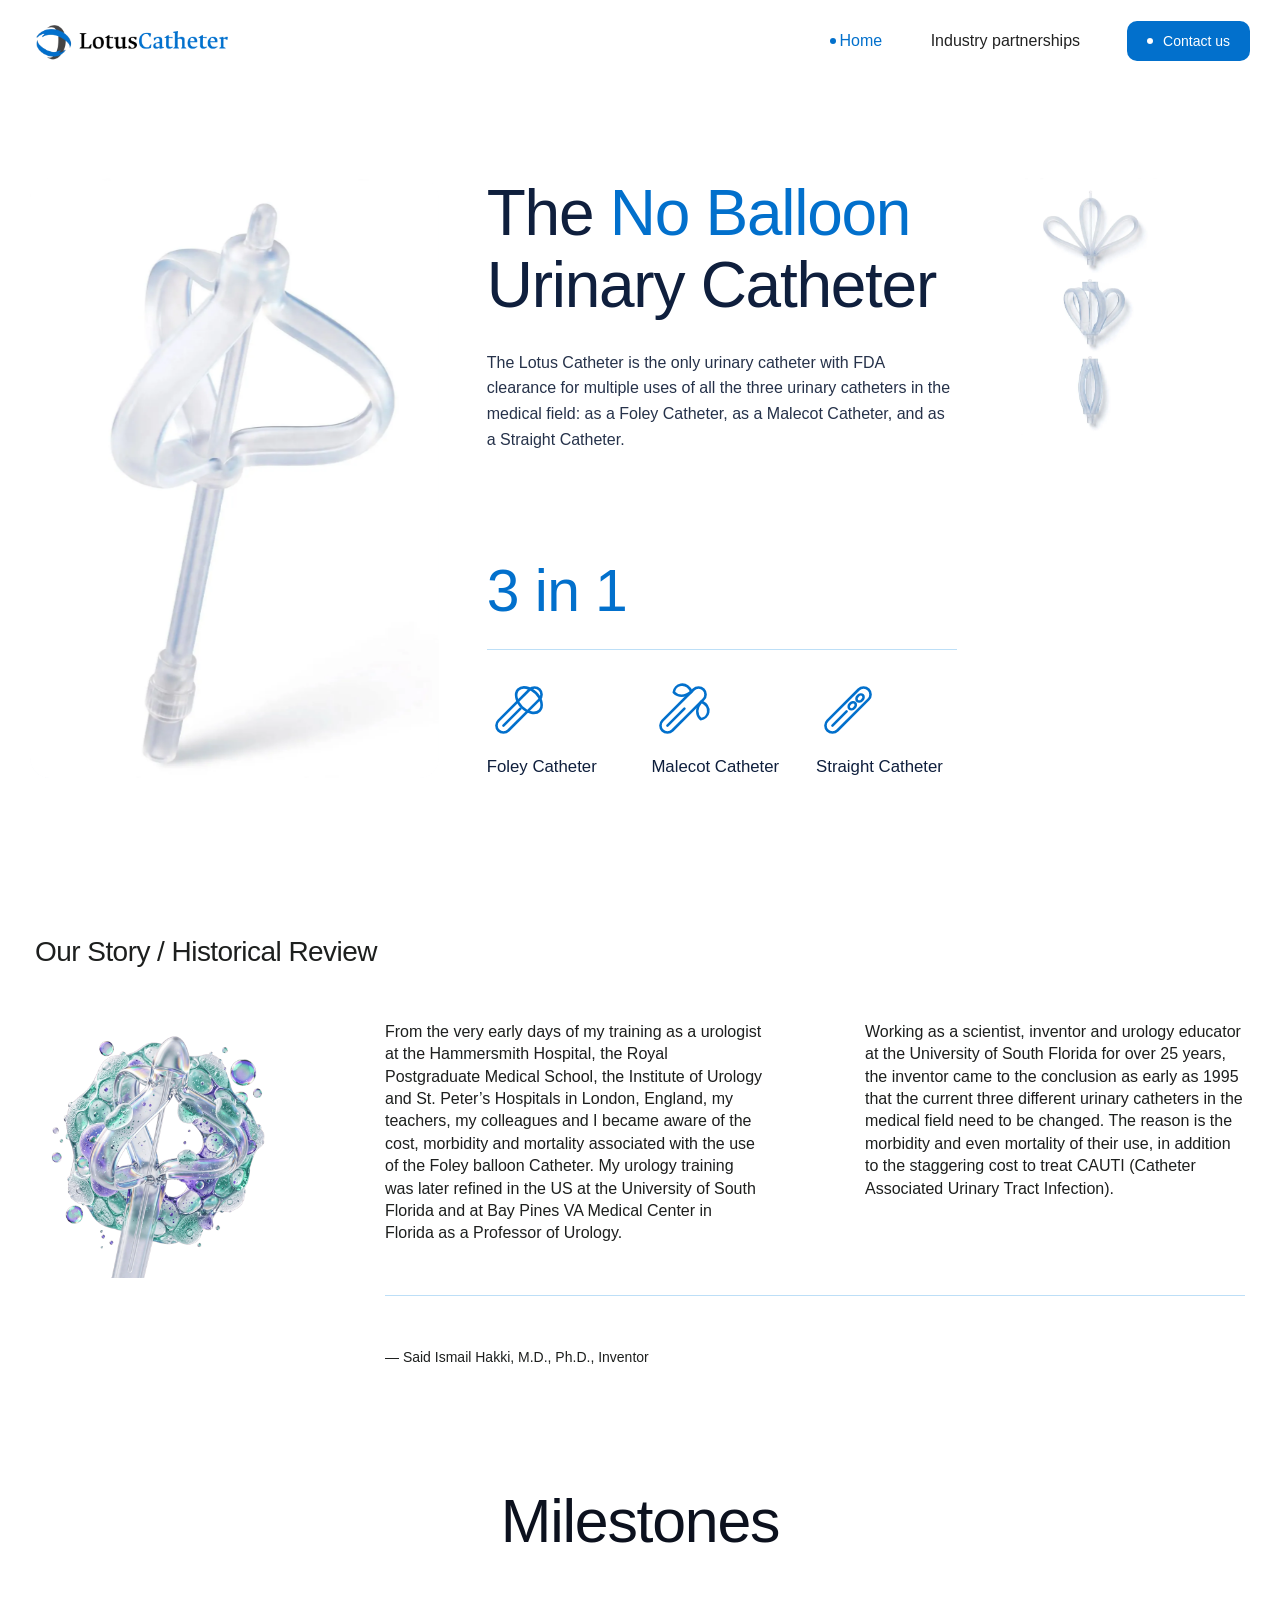
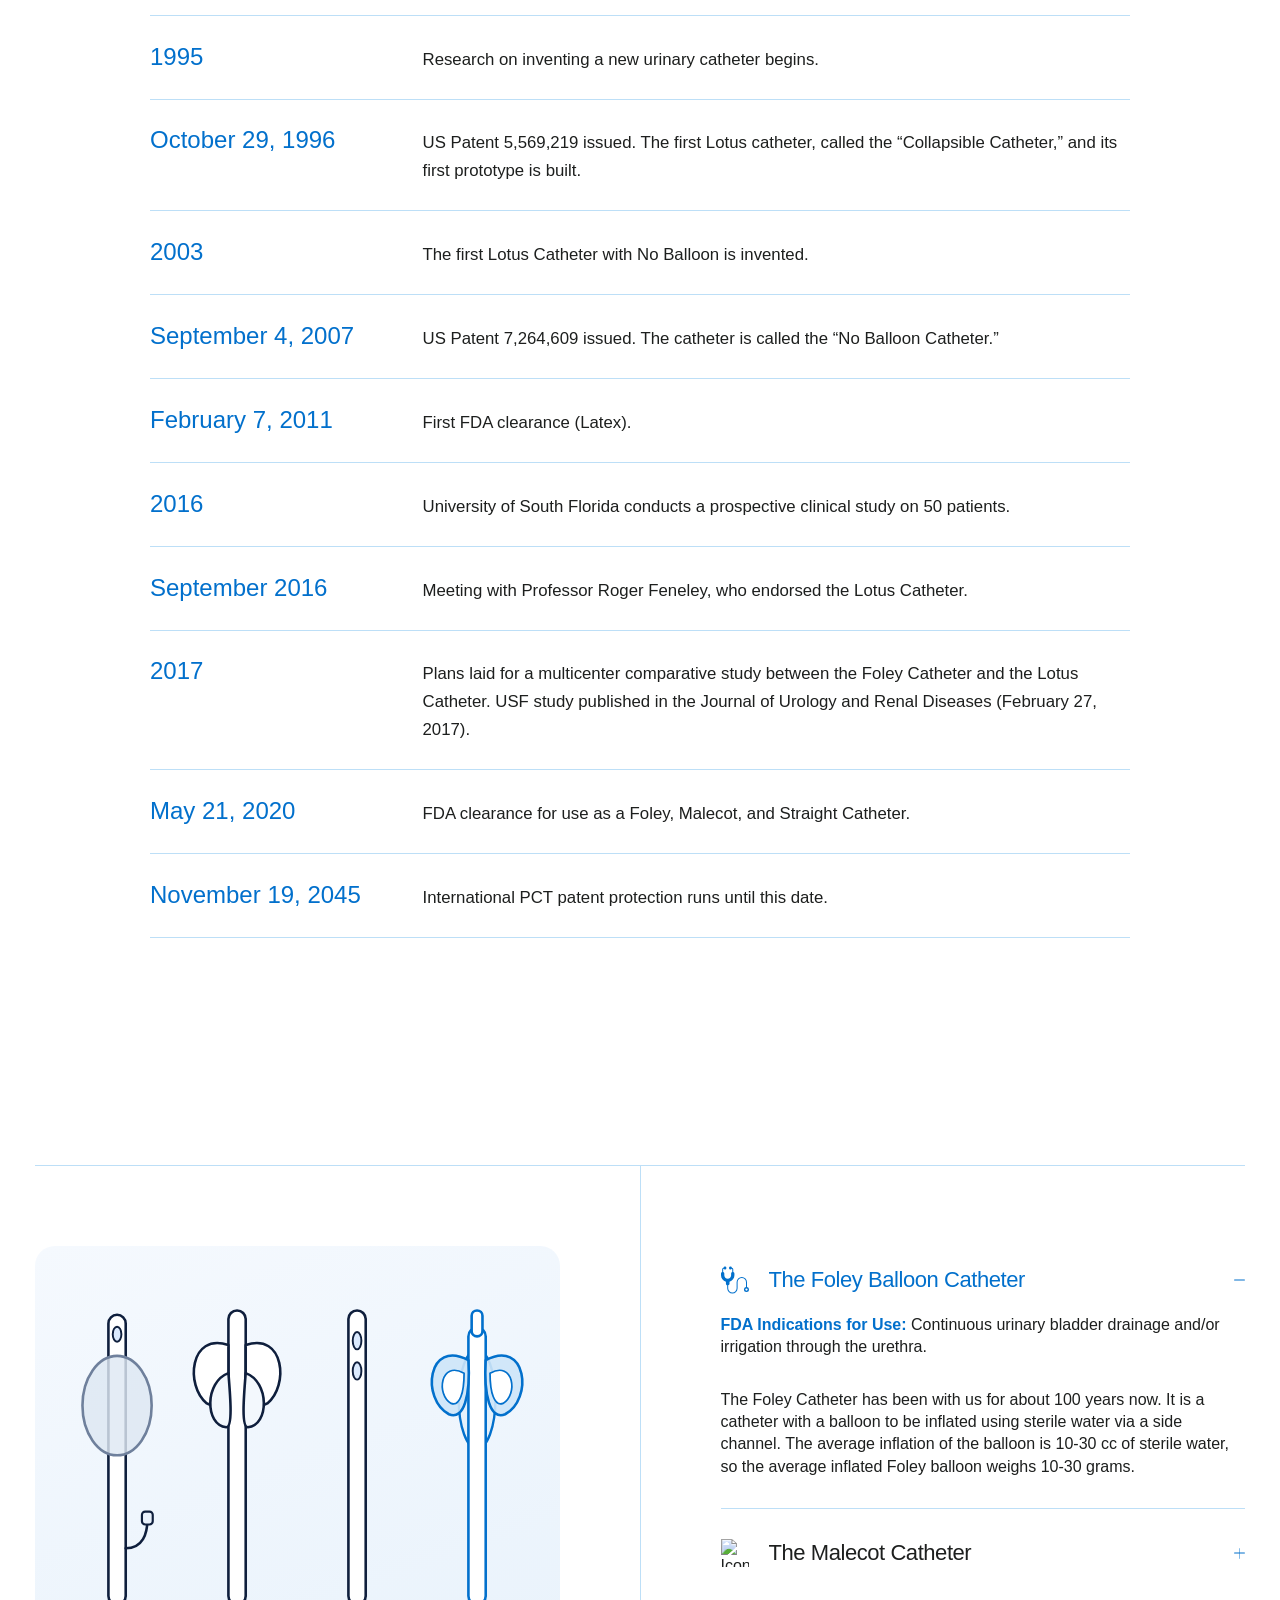
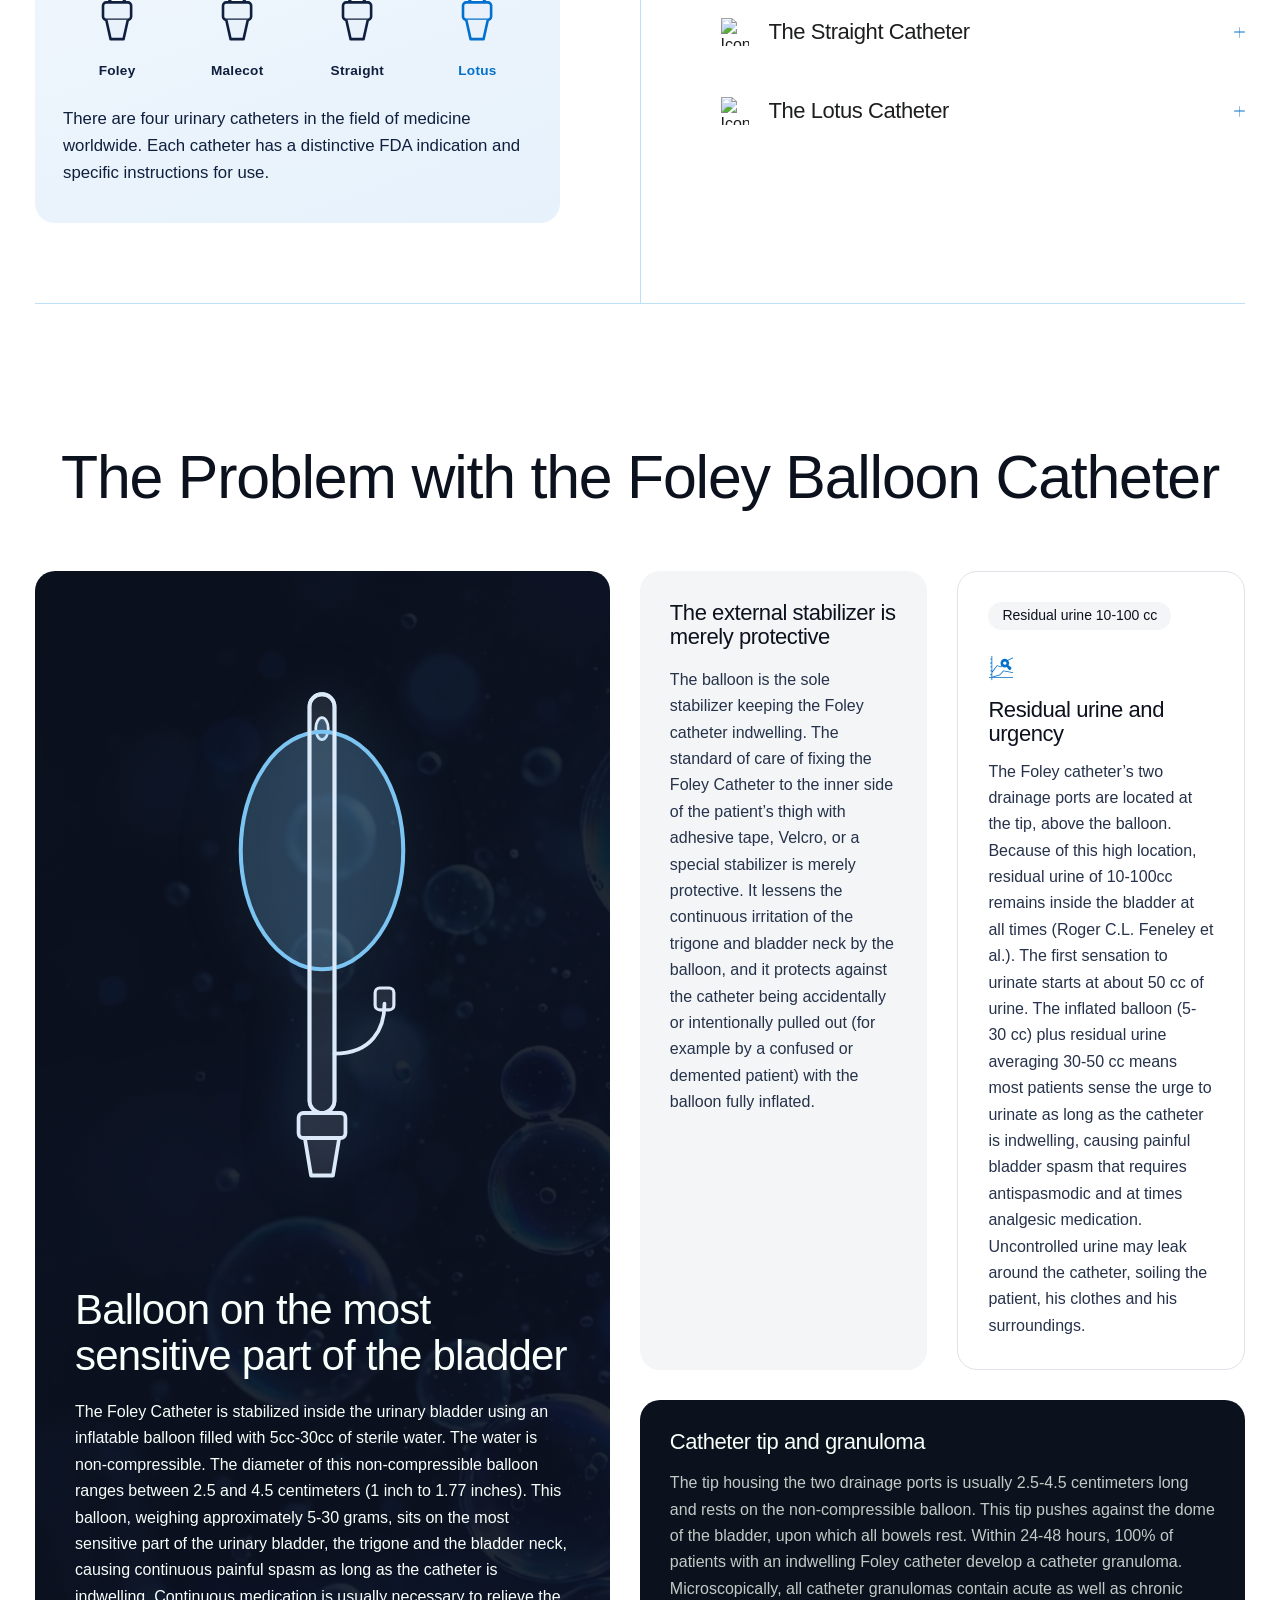
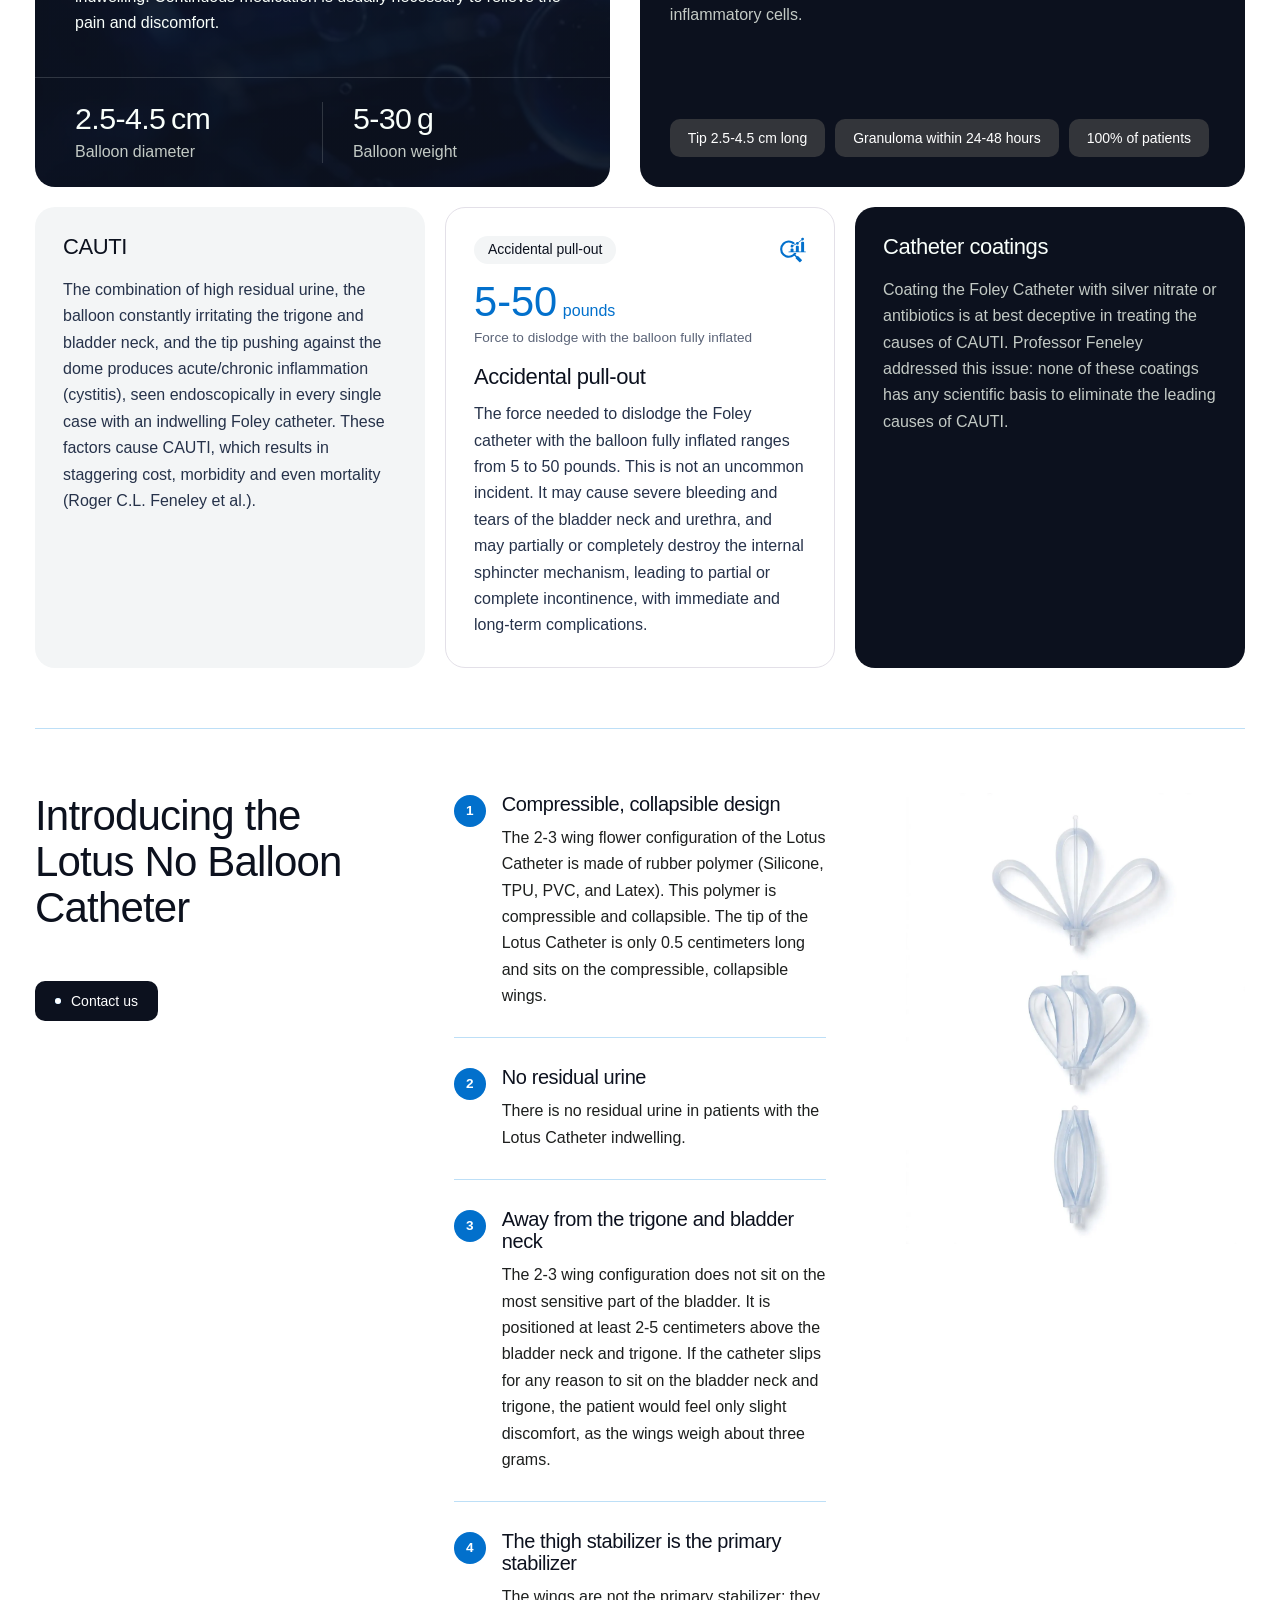
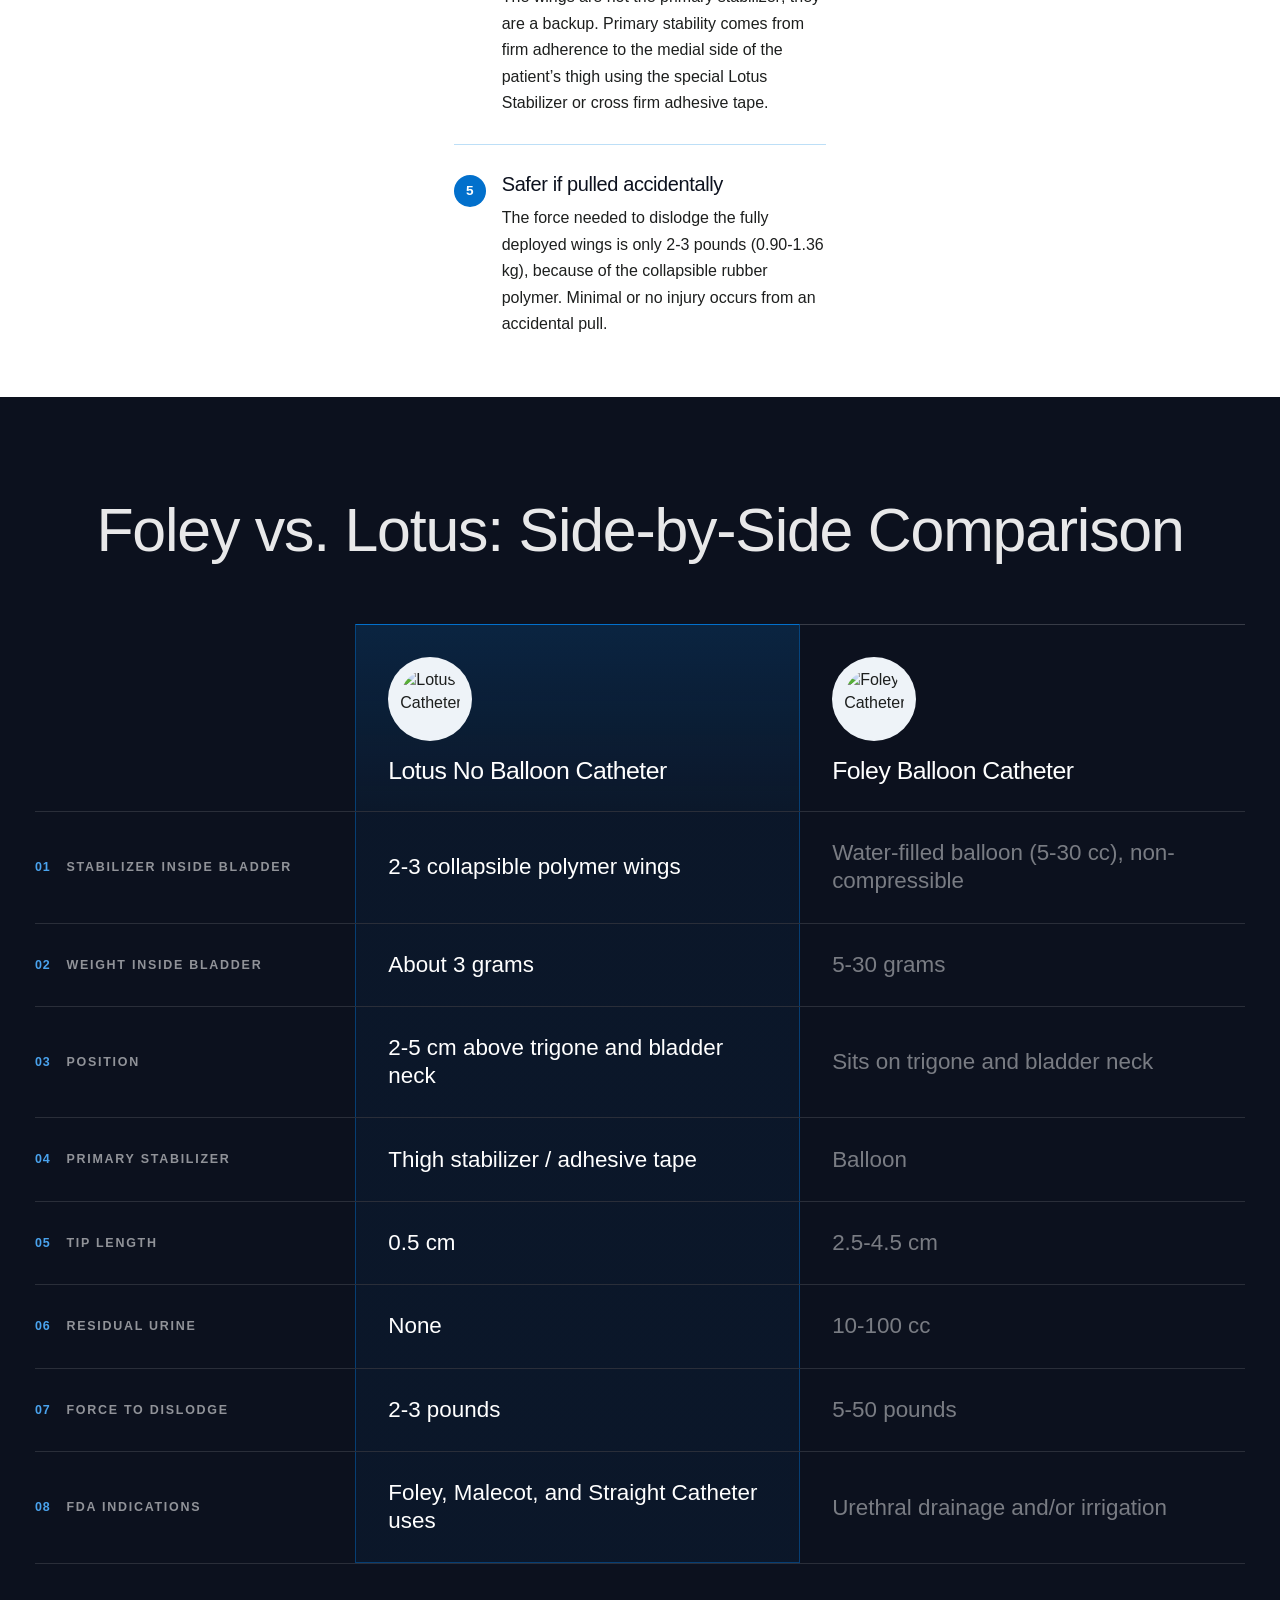
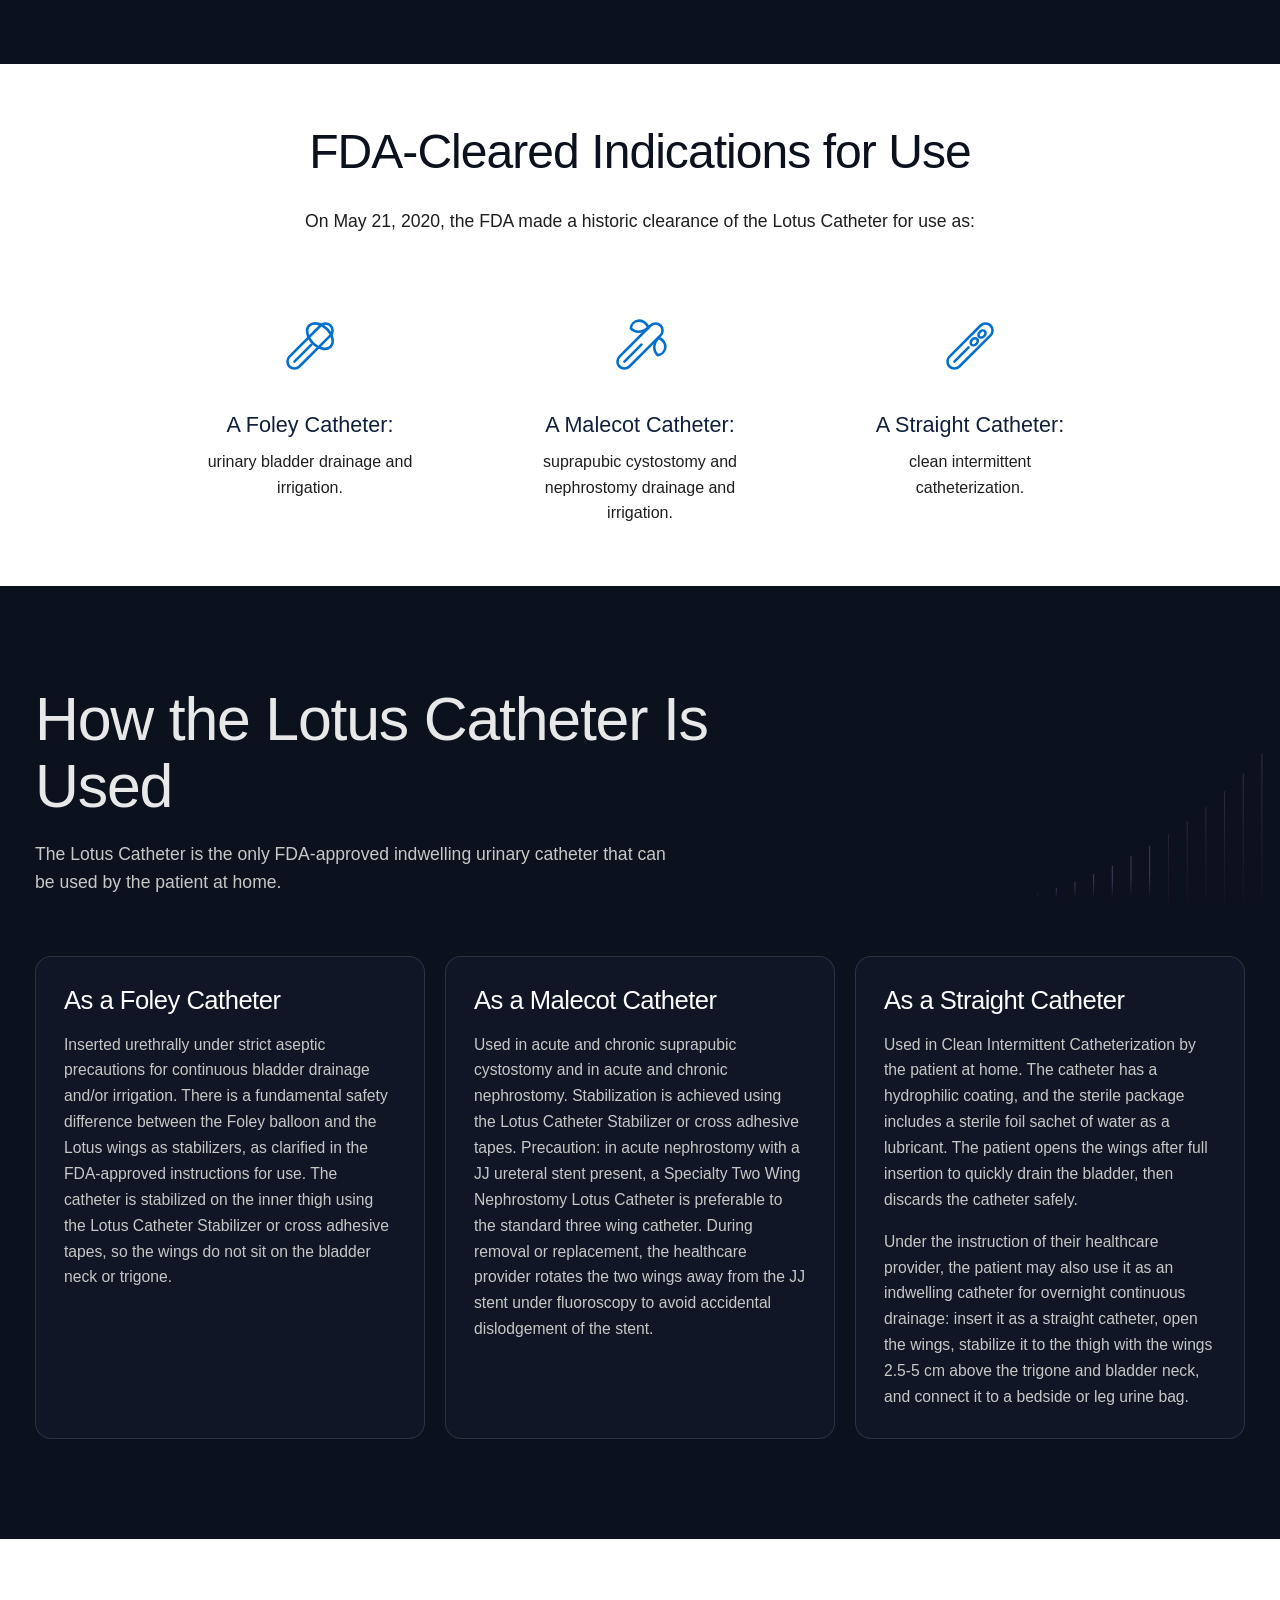
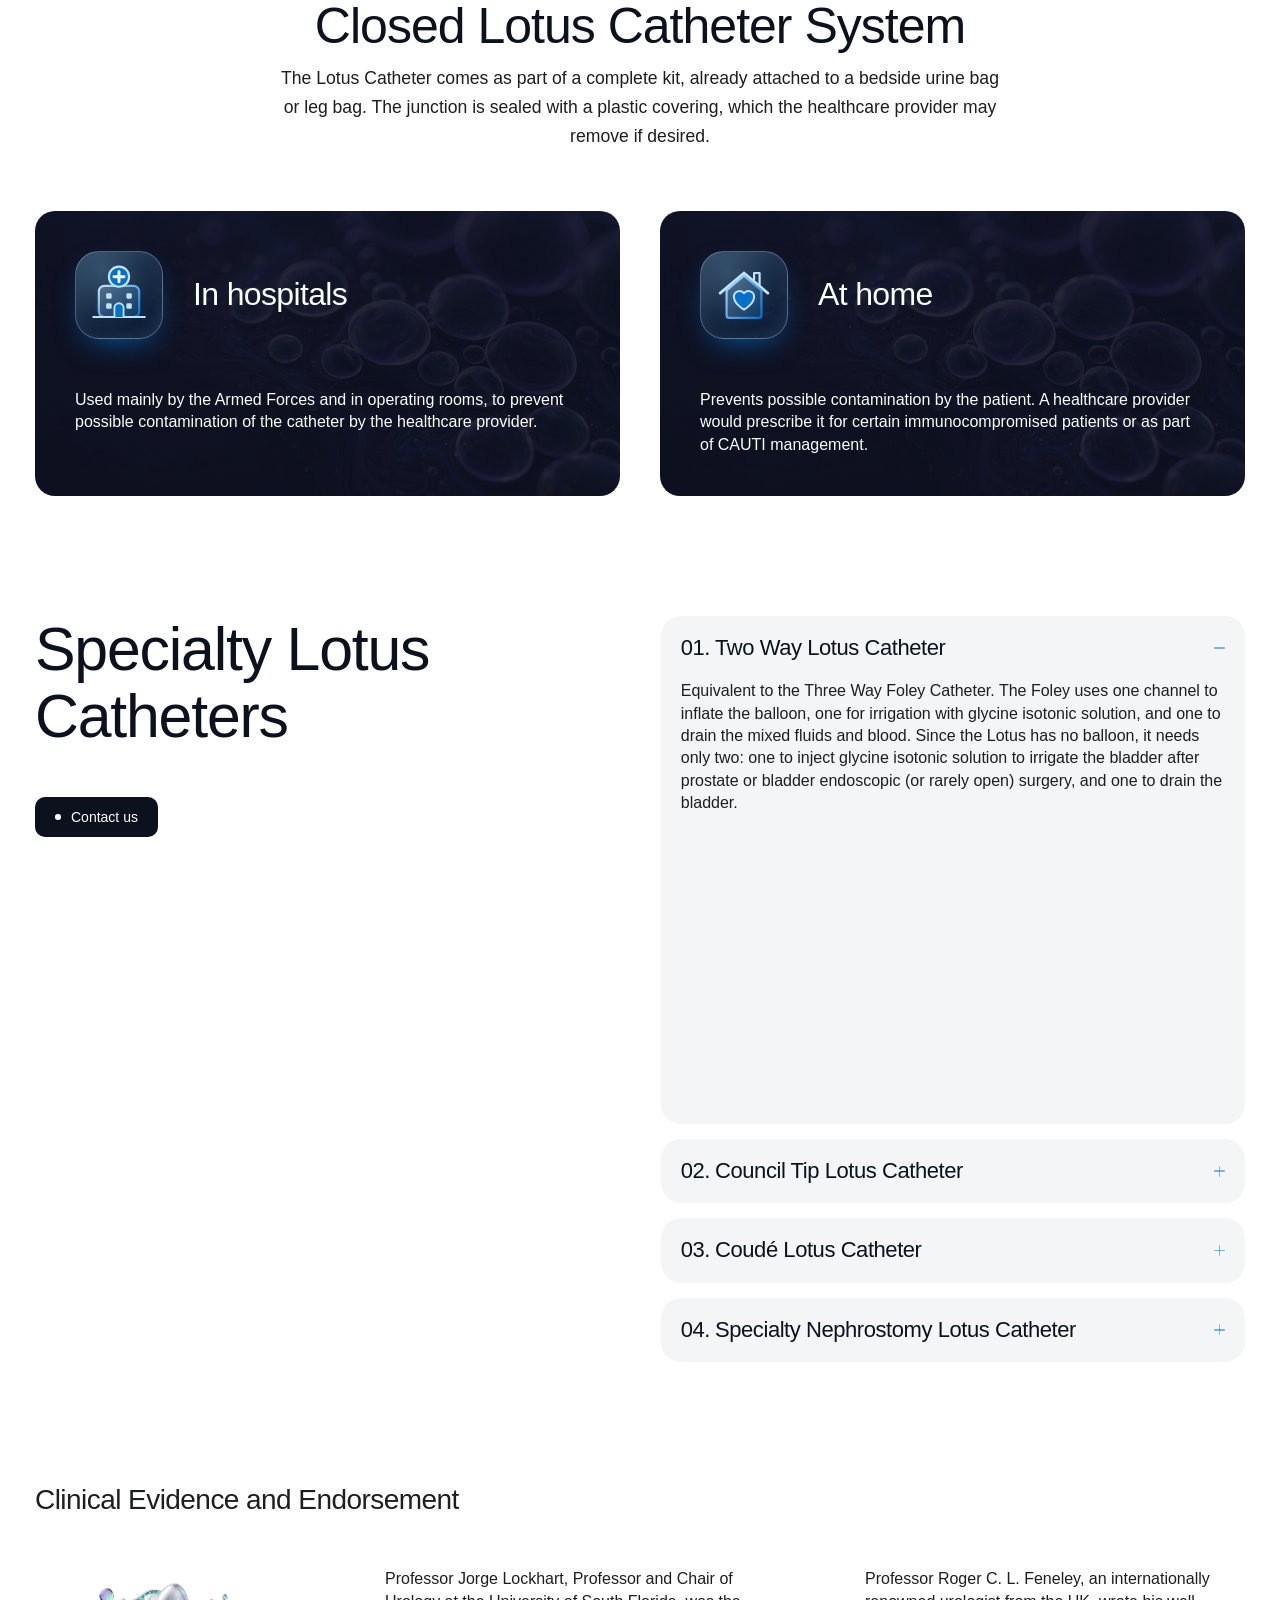
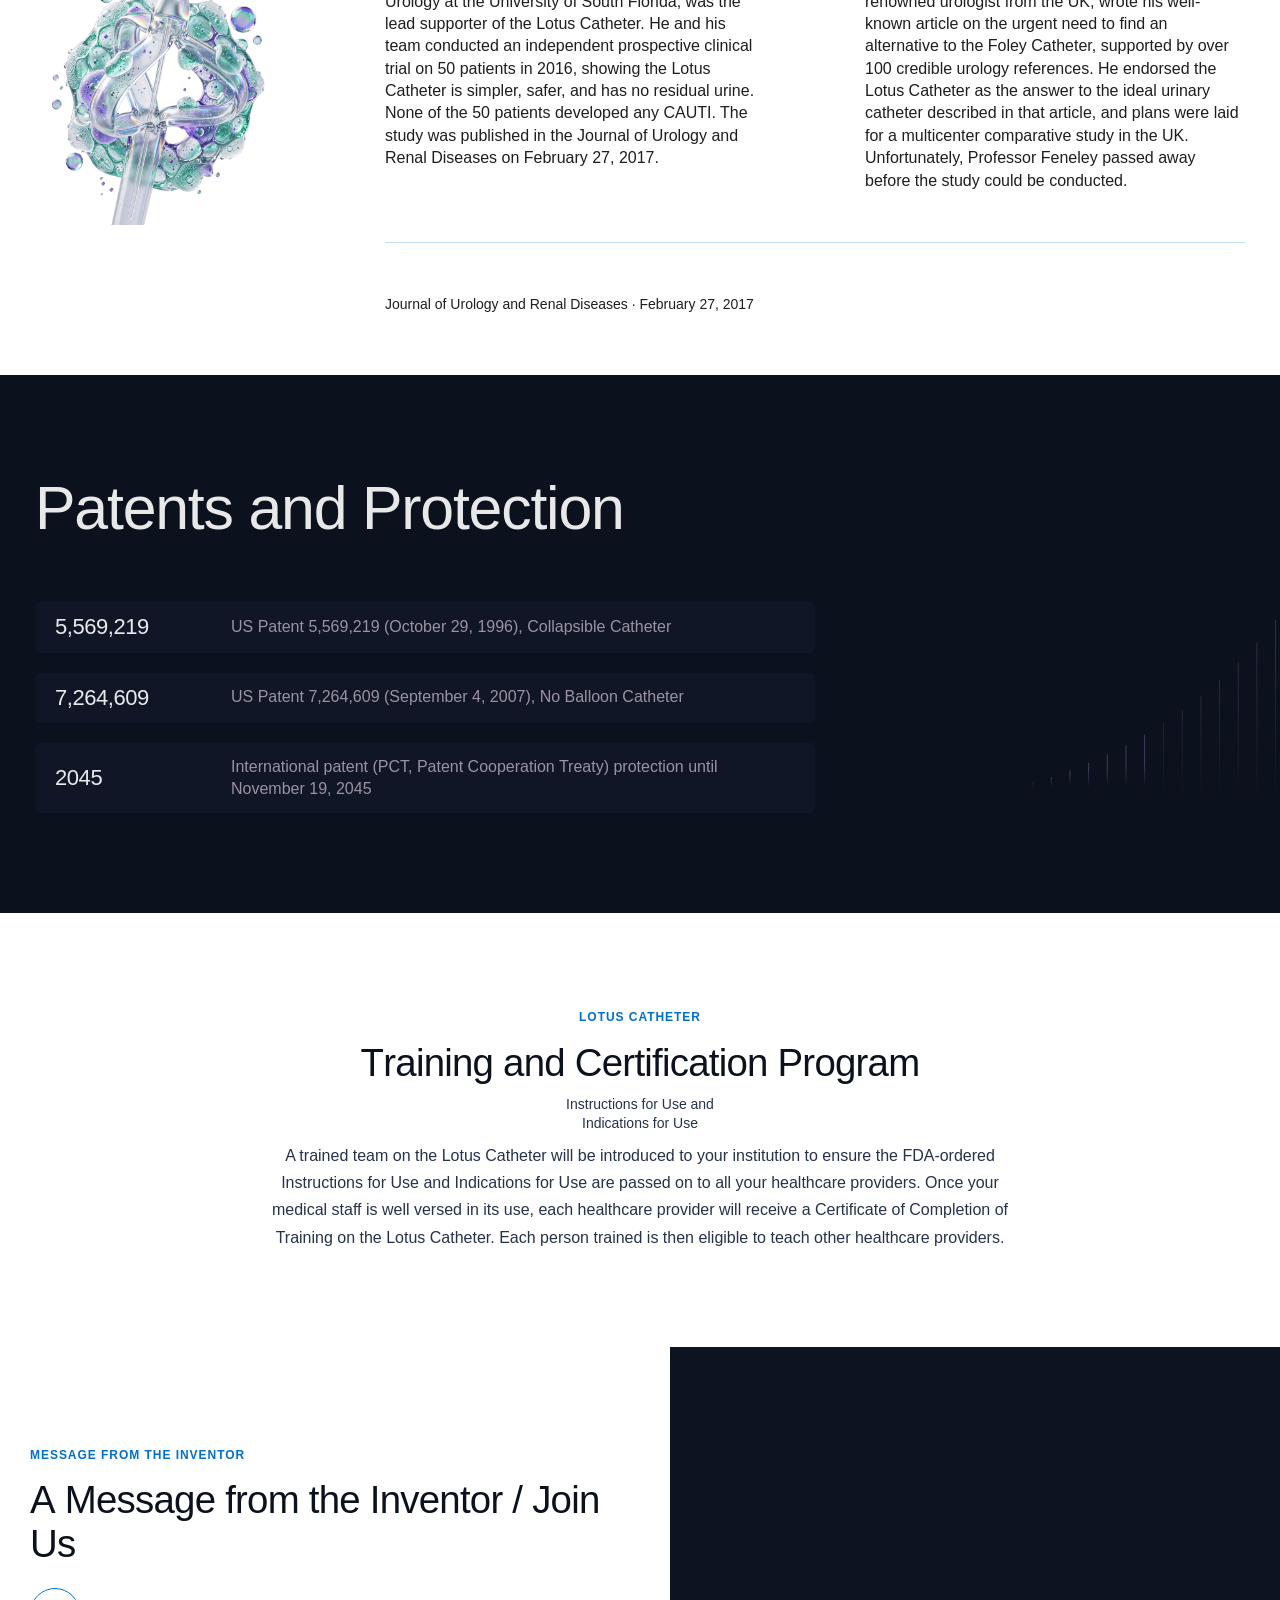
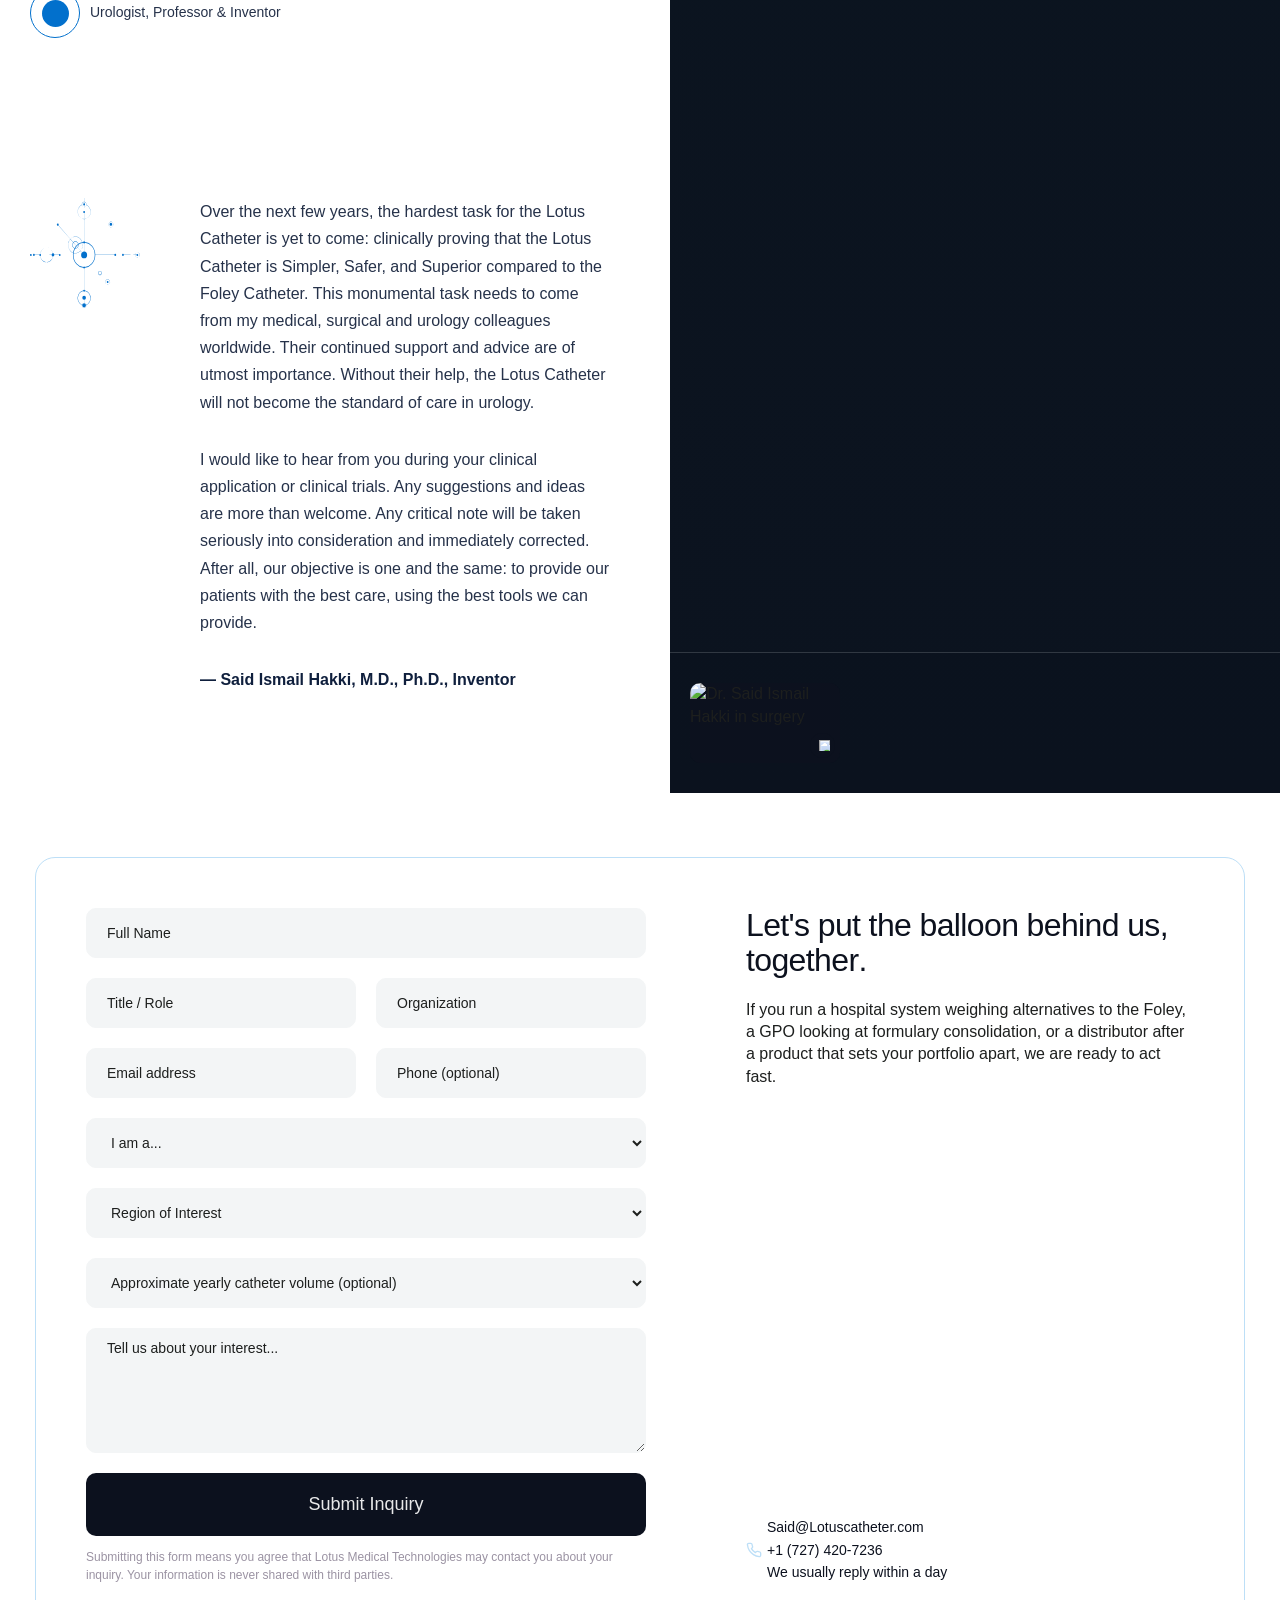
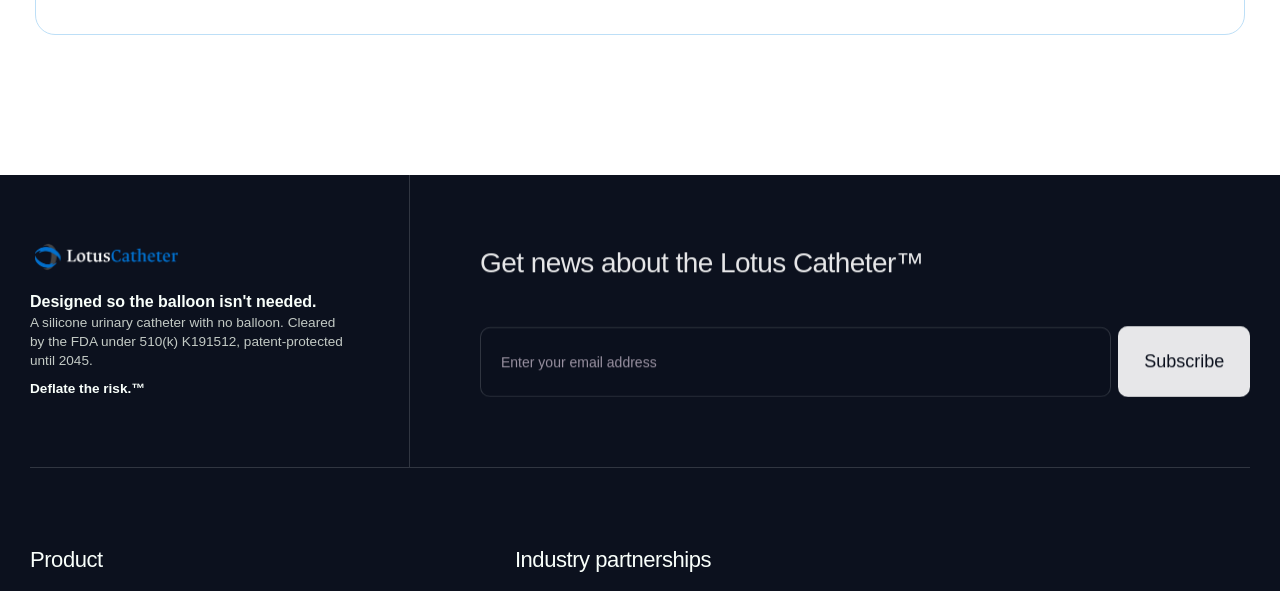
==== commit eed15210: "Remove links to Products and Specifications pages Co-Authored-By: Claude Sonnet 5 <noreply@anthropic" ====
--- a/index.html
+++ b/index.html
@@ -983,16 +983,6 @@
 								class="nav-link w-nav-link"
 								>Industry partnerships</a
 							>
-							<a
-								href="products.html"
-								class="nav-link w-nav-link"
-								>Products</a
-							>
-							<a
-								href="specifications.html"
-								class="nav-link w-nav-link"
-								>Specifications</a
-							>
 						</nav>
 						<div class="nav-button-wrap">
 							<a
@@ -2854,16 +2844,6 @@
 										>Clinical research</a
 									>
 									<a
-										href="products.html"
-										class="footer-link"
-										>Products</a
-									>
-									<a
-										href="specifications.html"
-										class="footer-link"
-										>Specifications</a
-									>
-									<a
 										href="assets/Documents/lotus-catheter-instructions-for-use.pdf"
 										target="_blank"
 										rel="noopener"
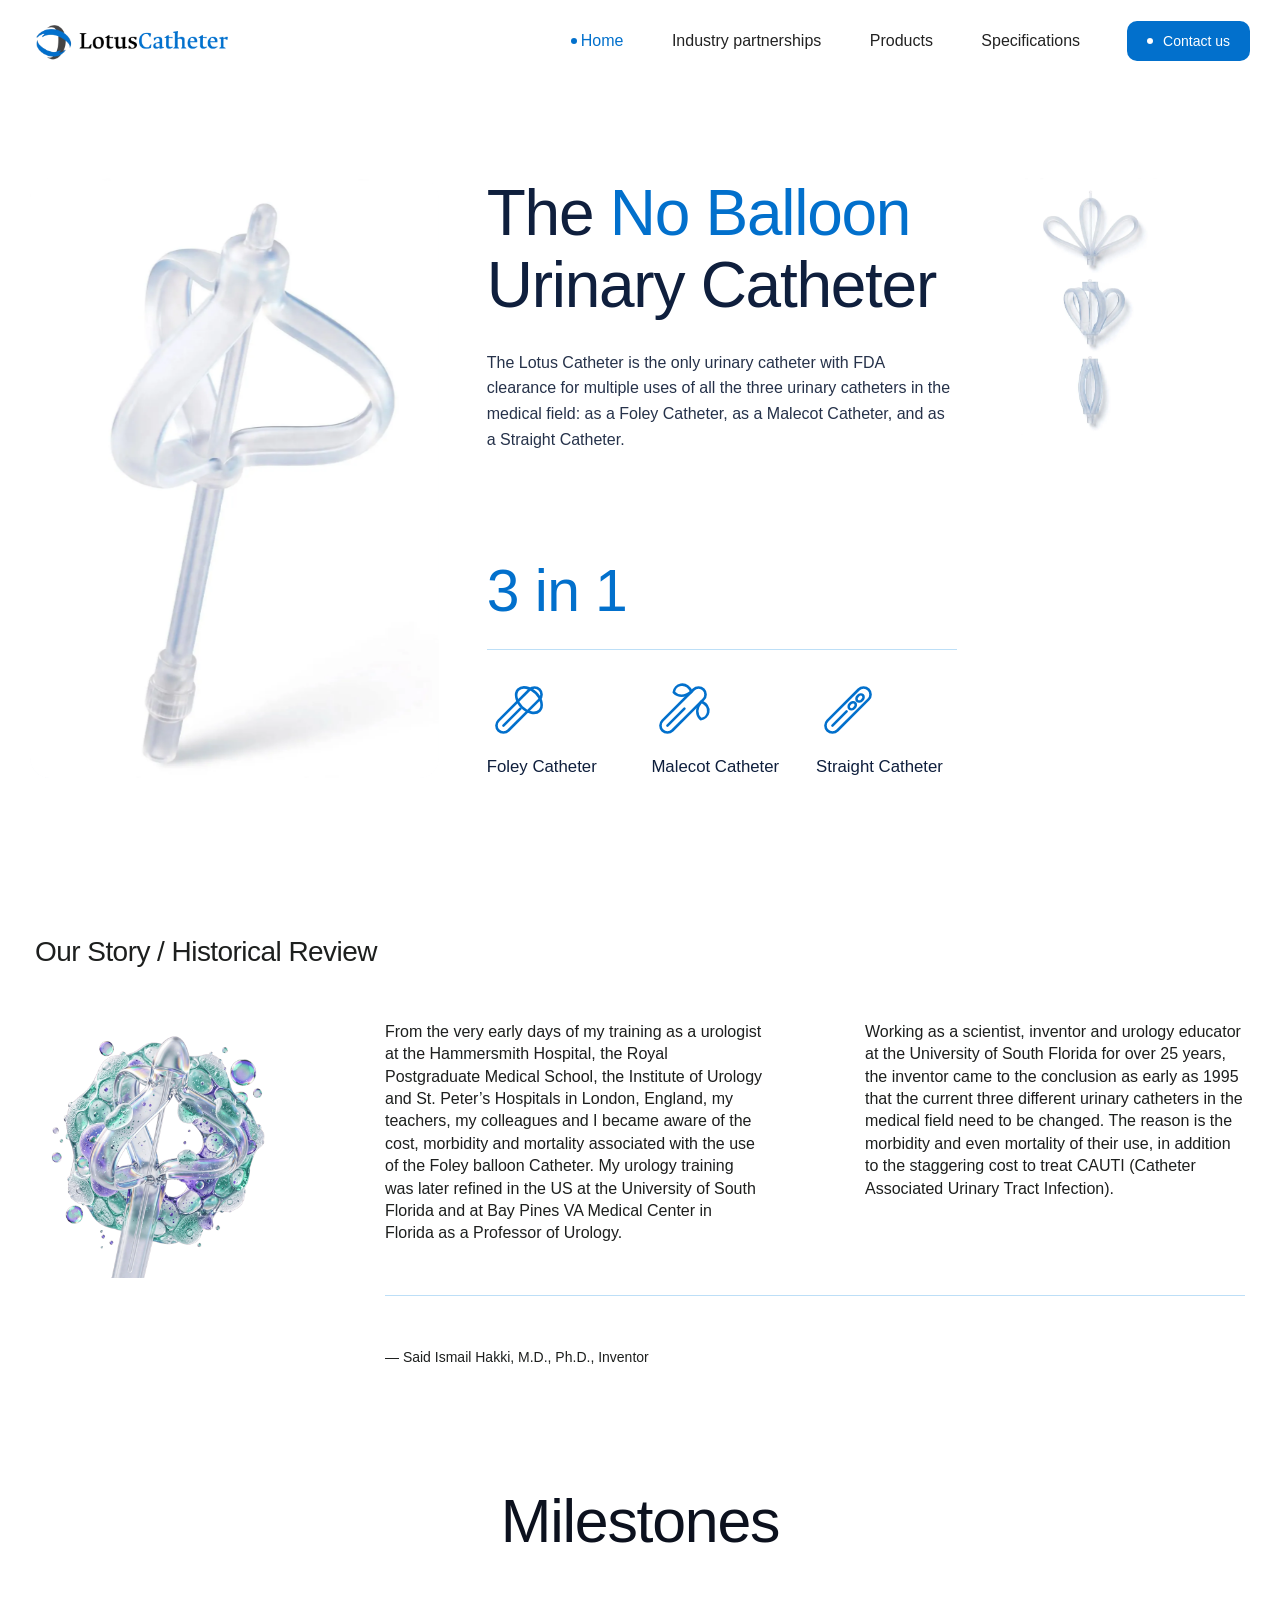
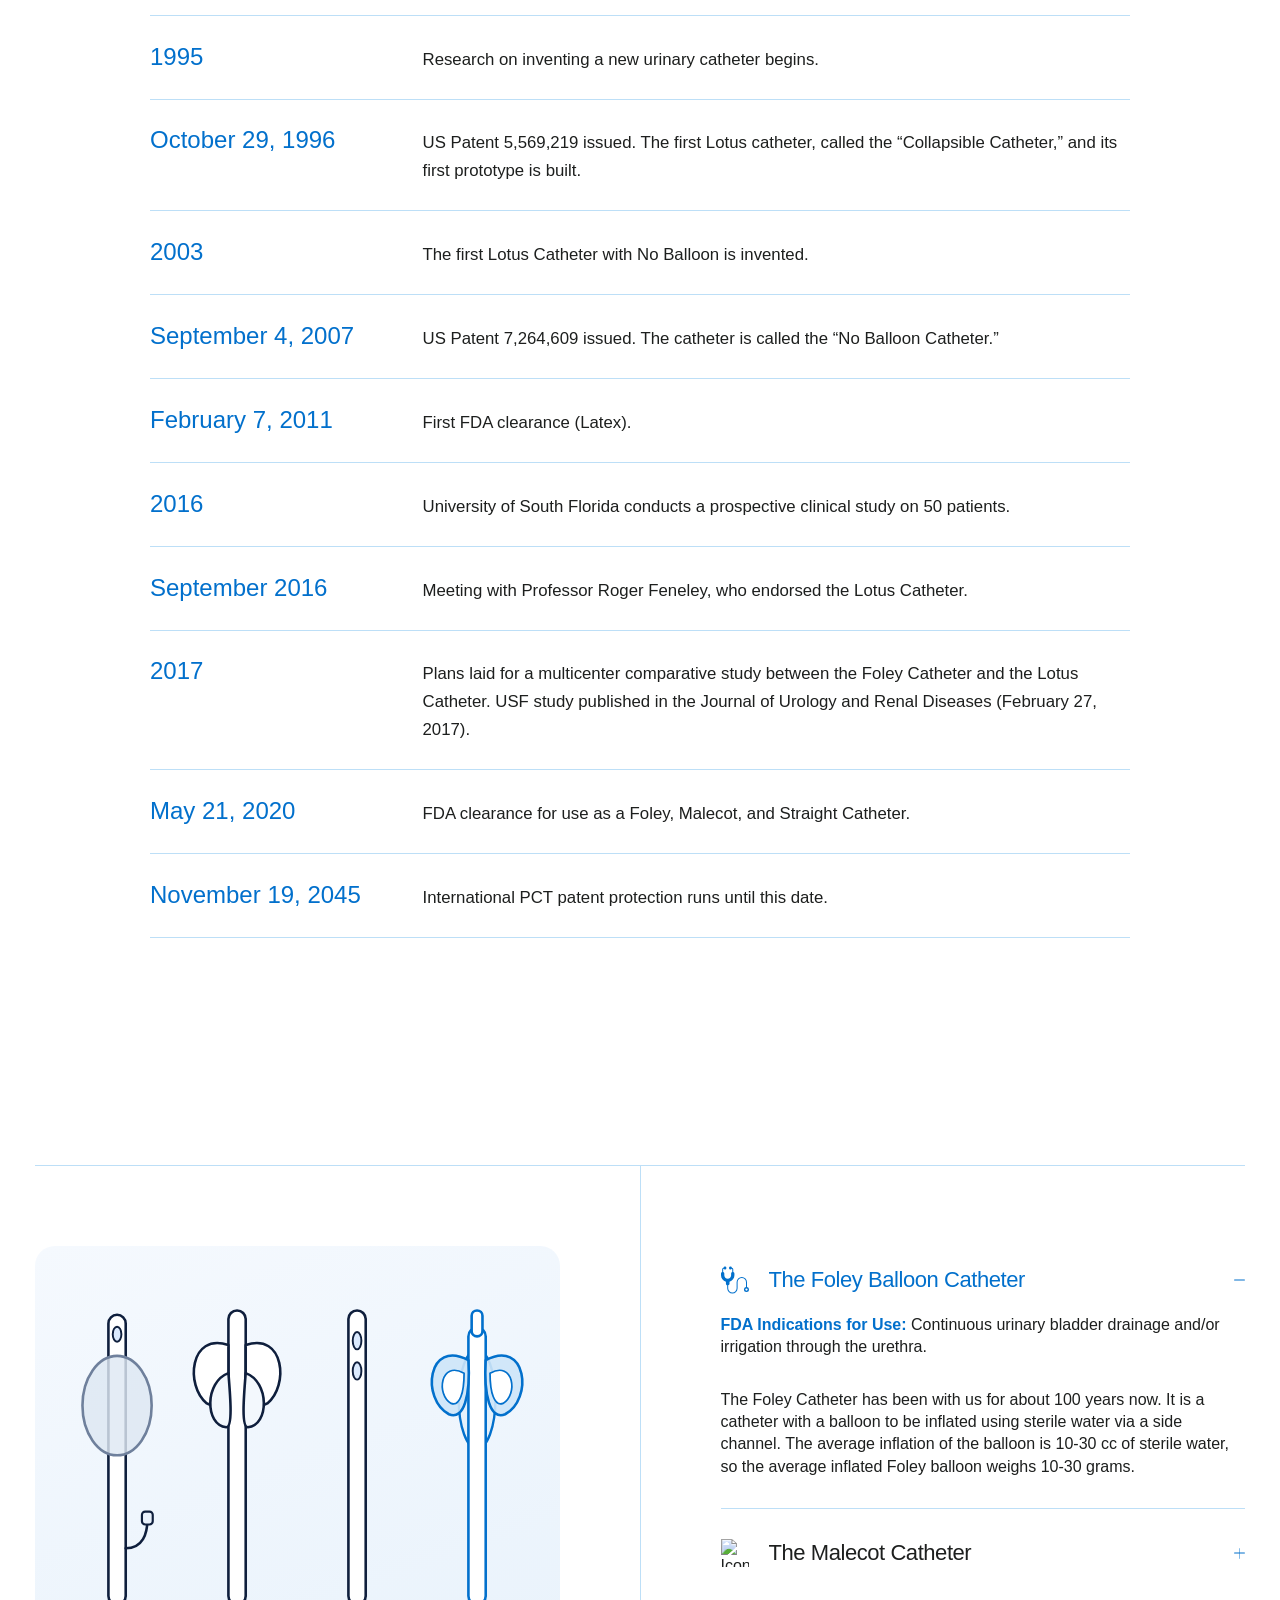
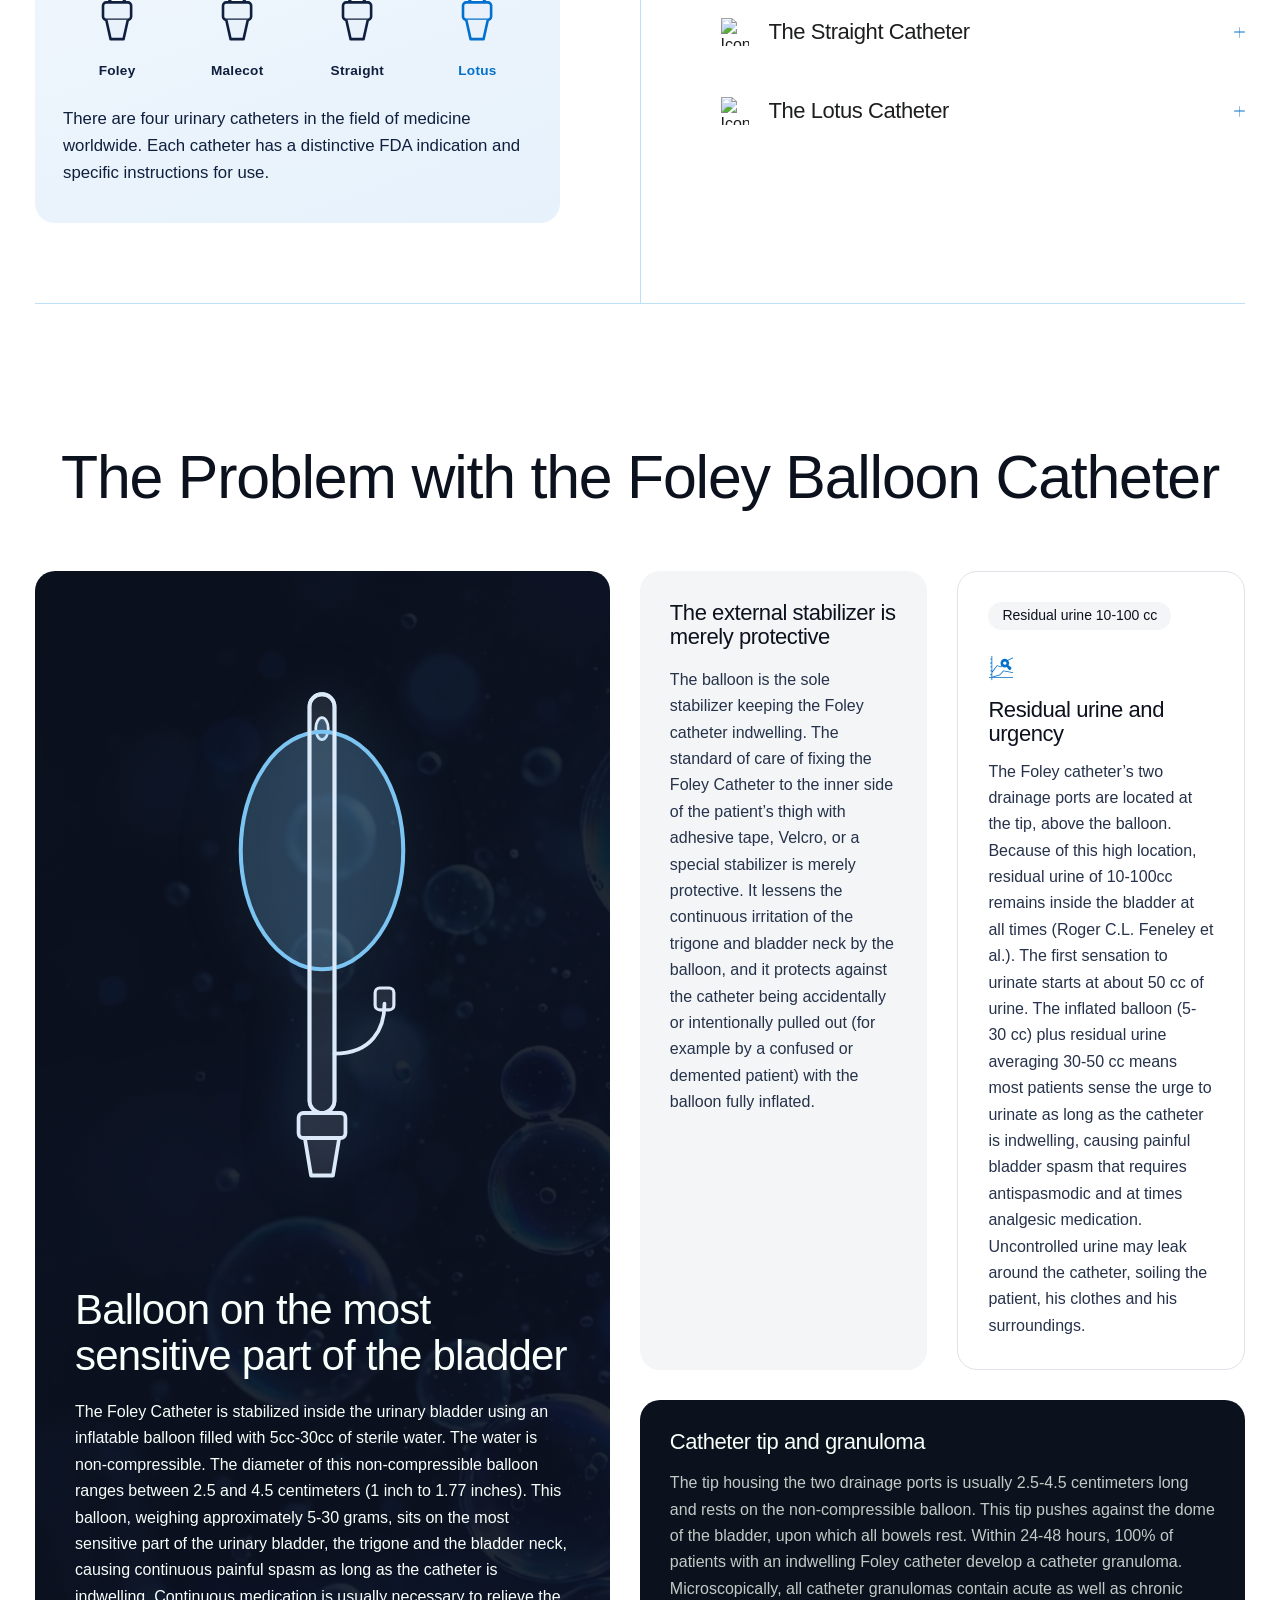
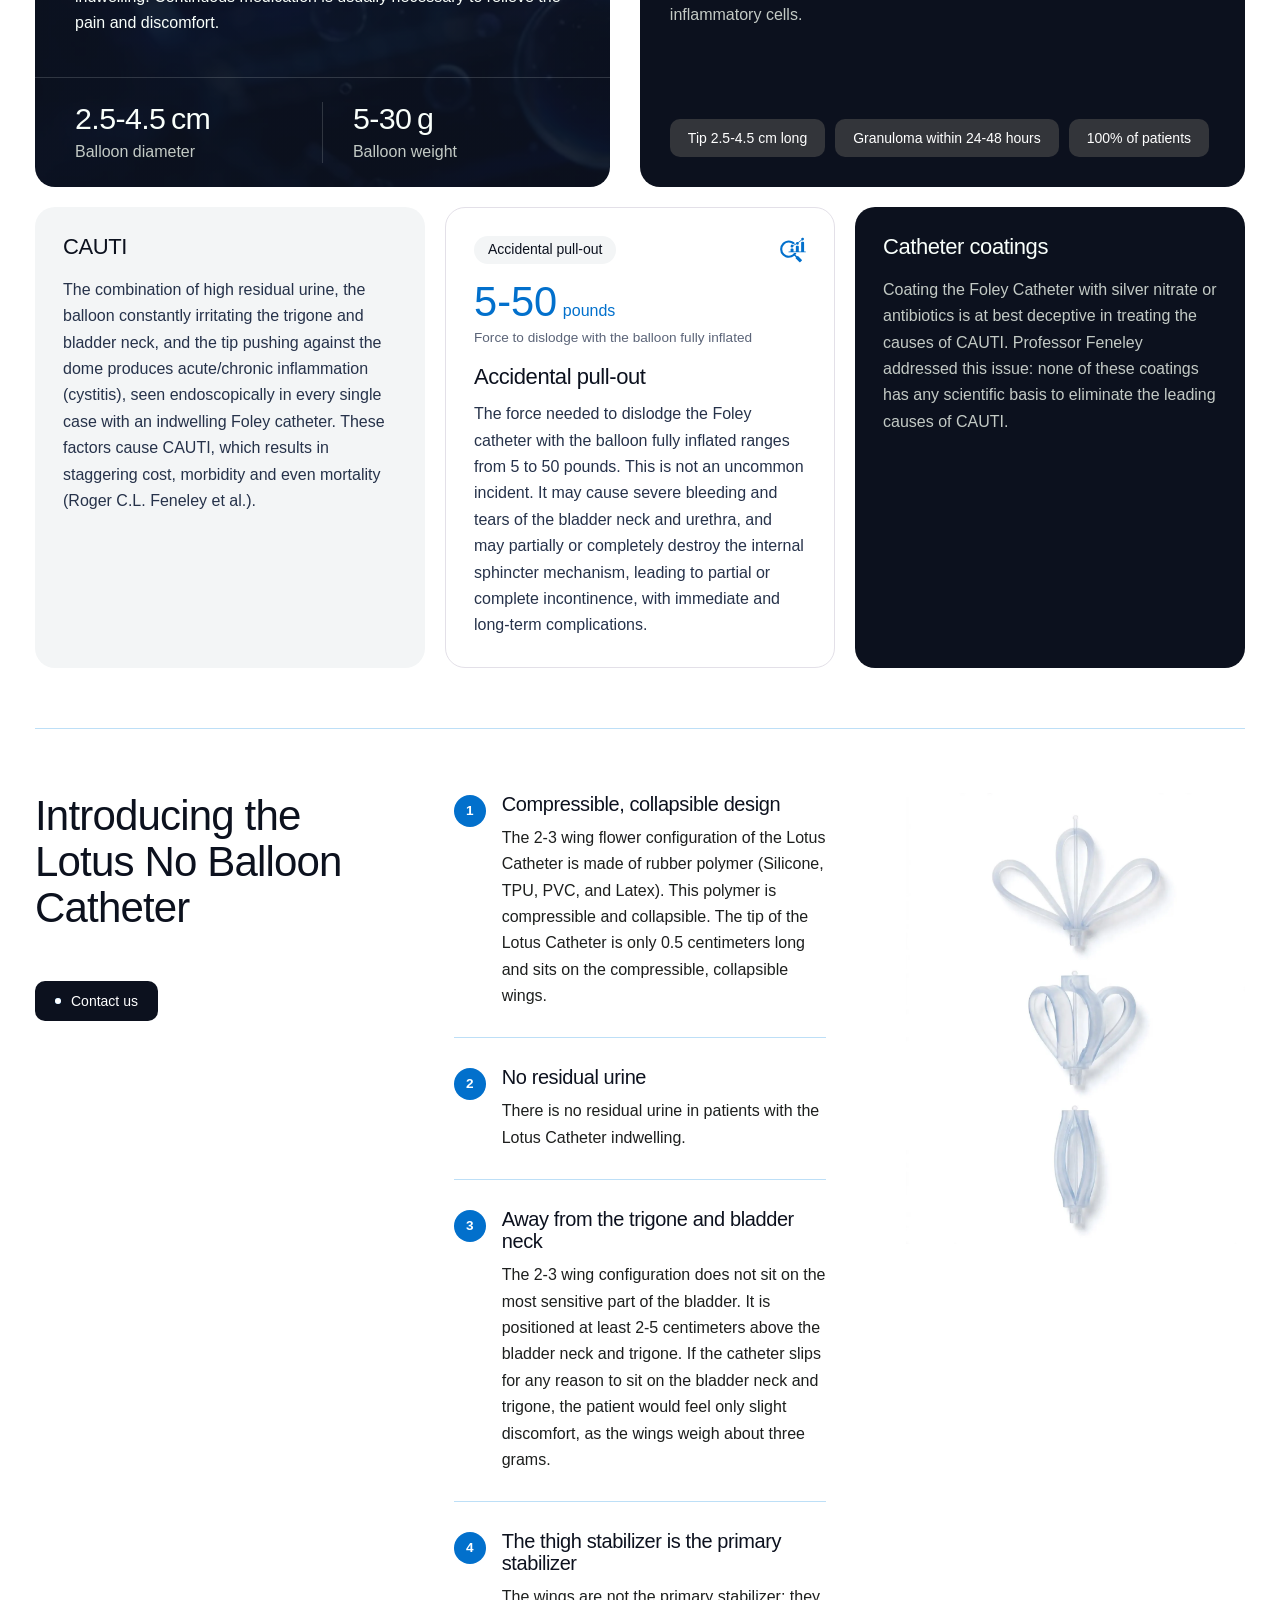
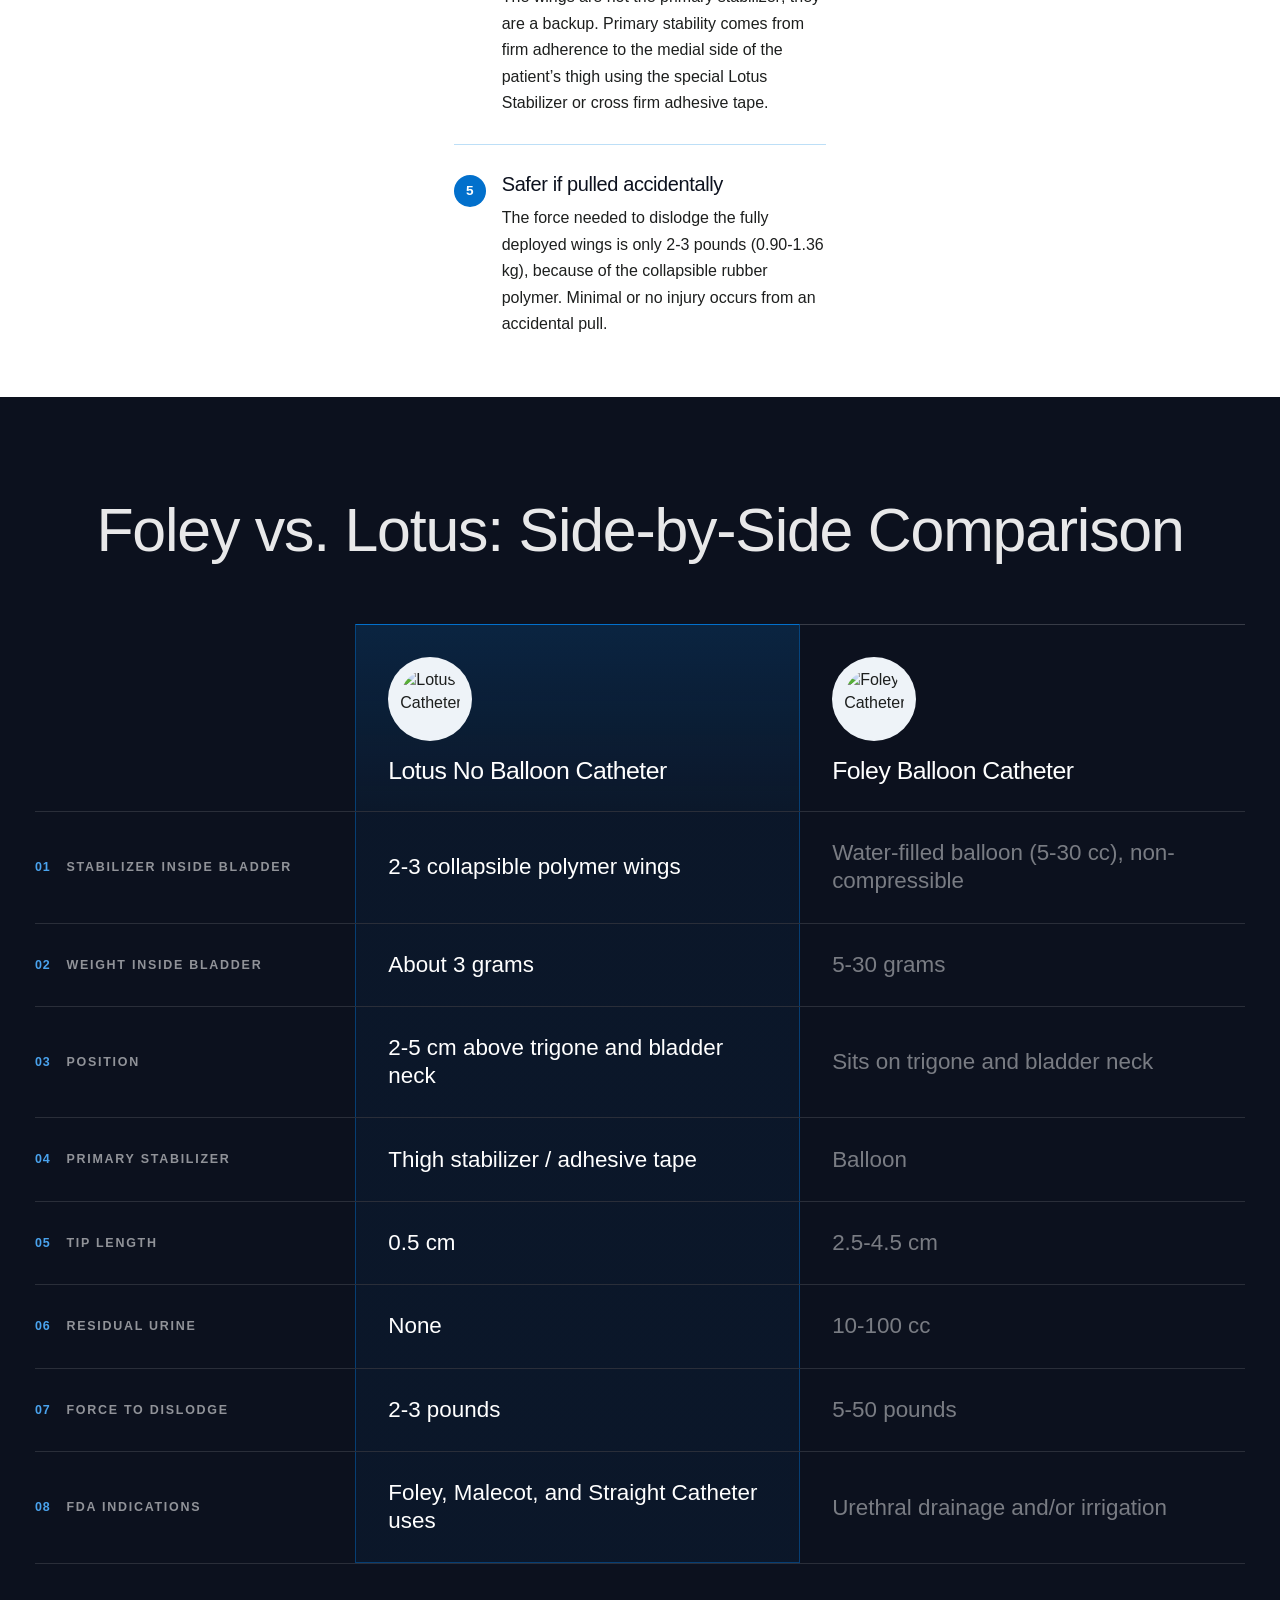
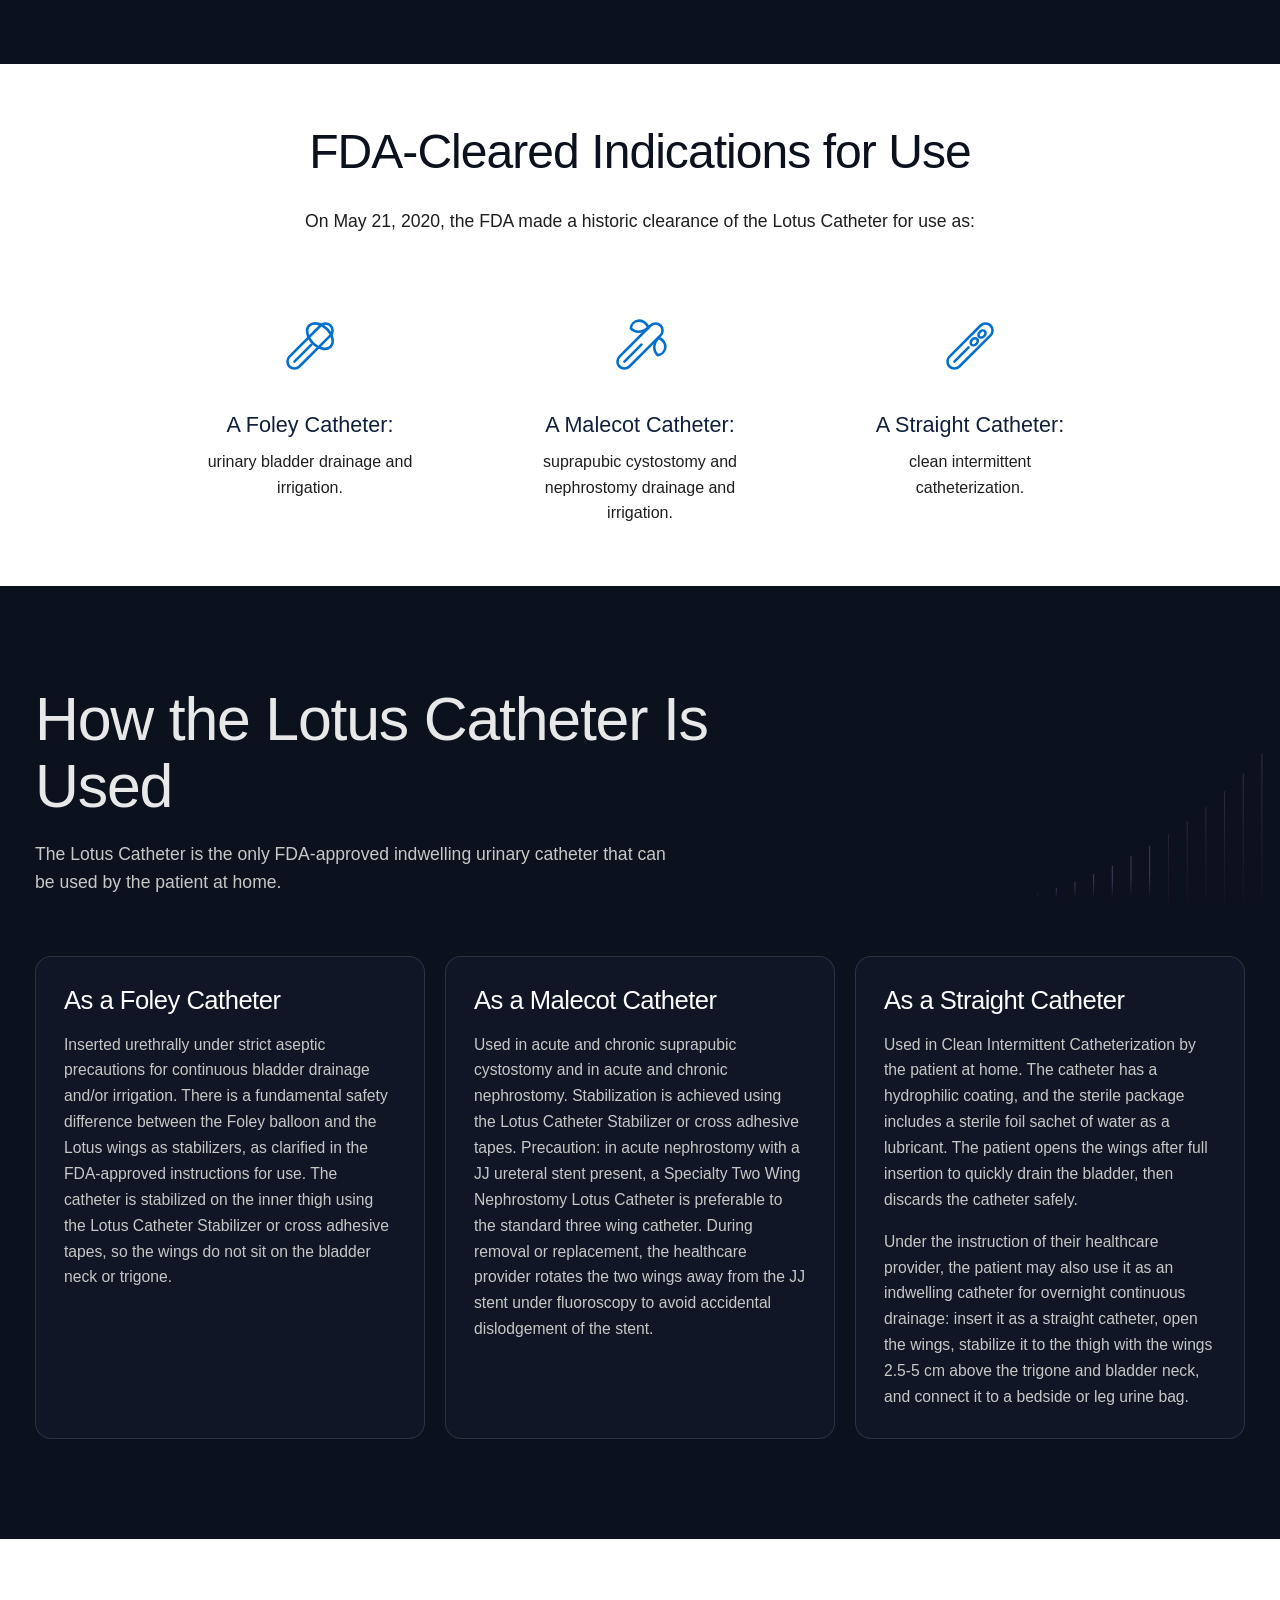
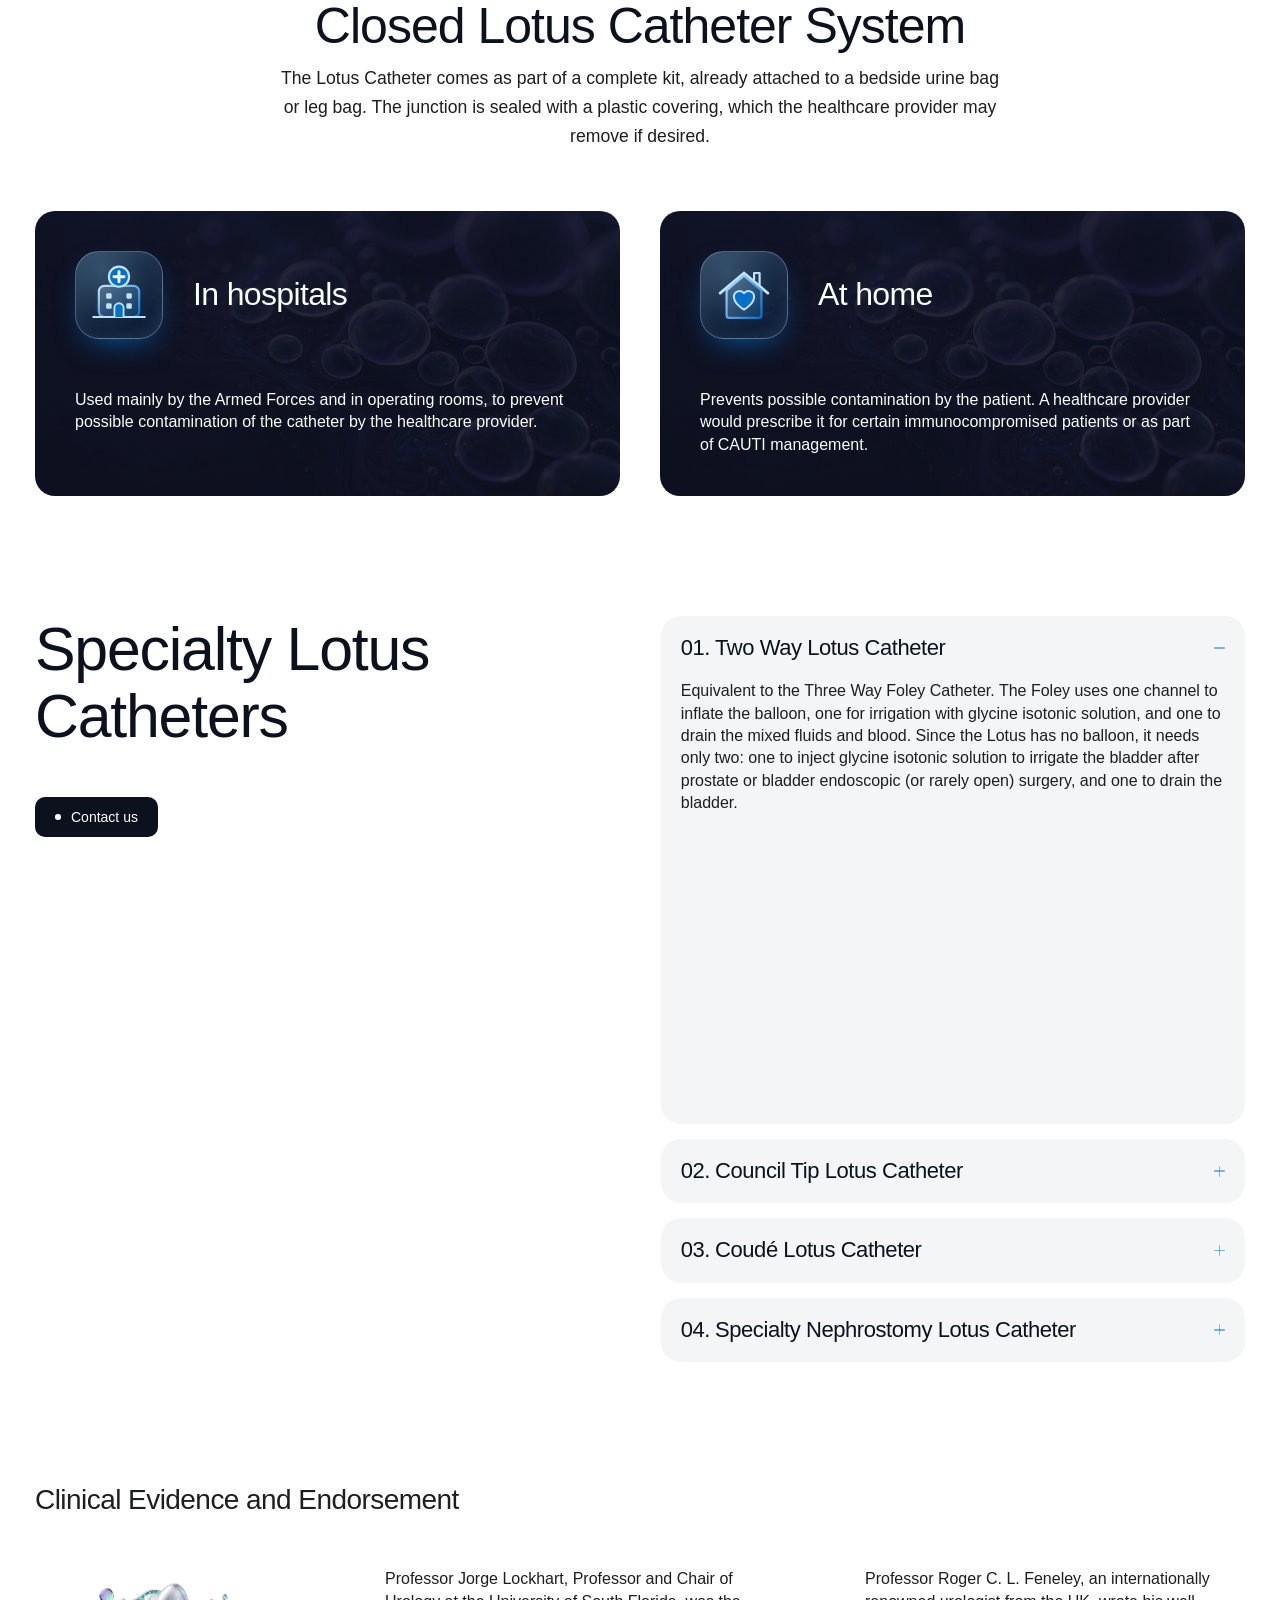
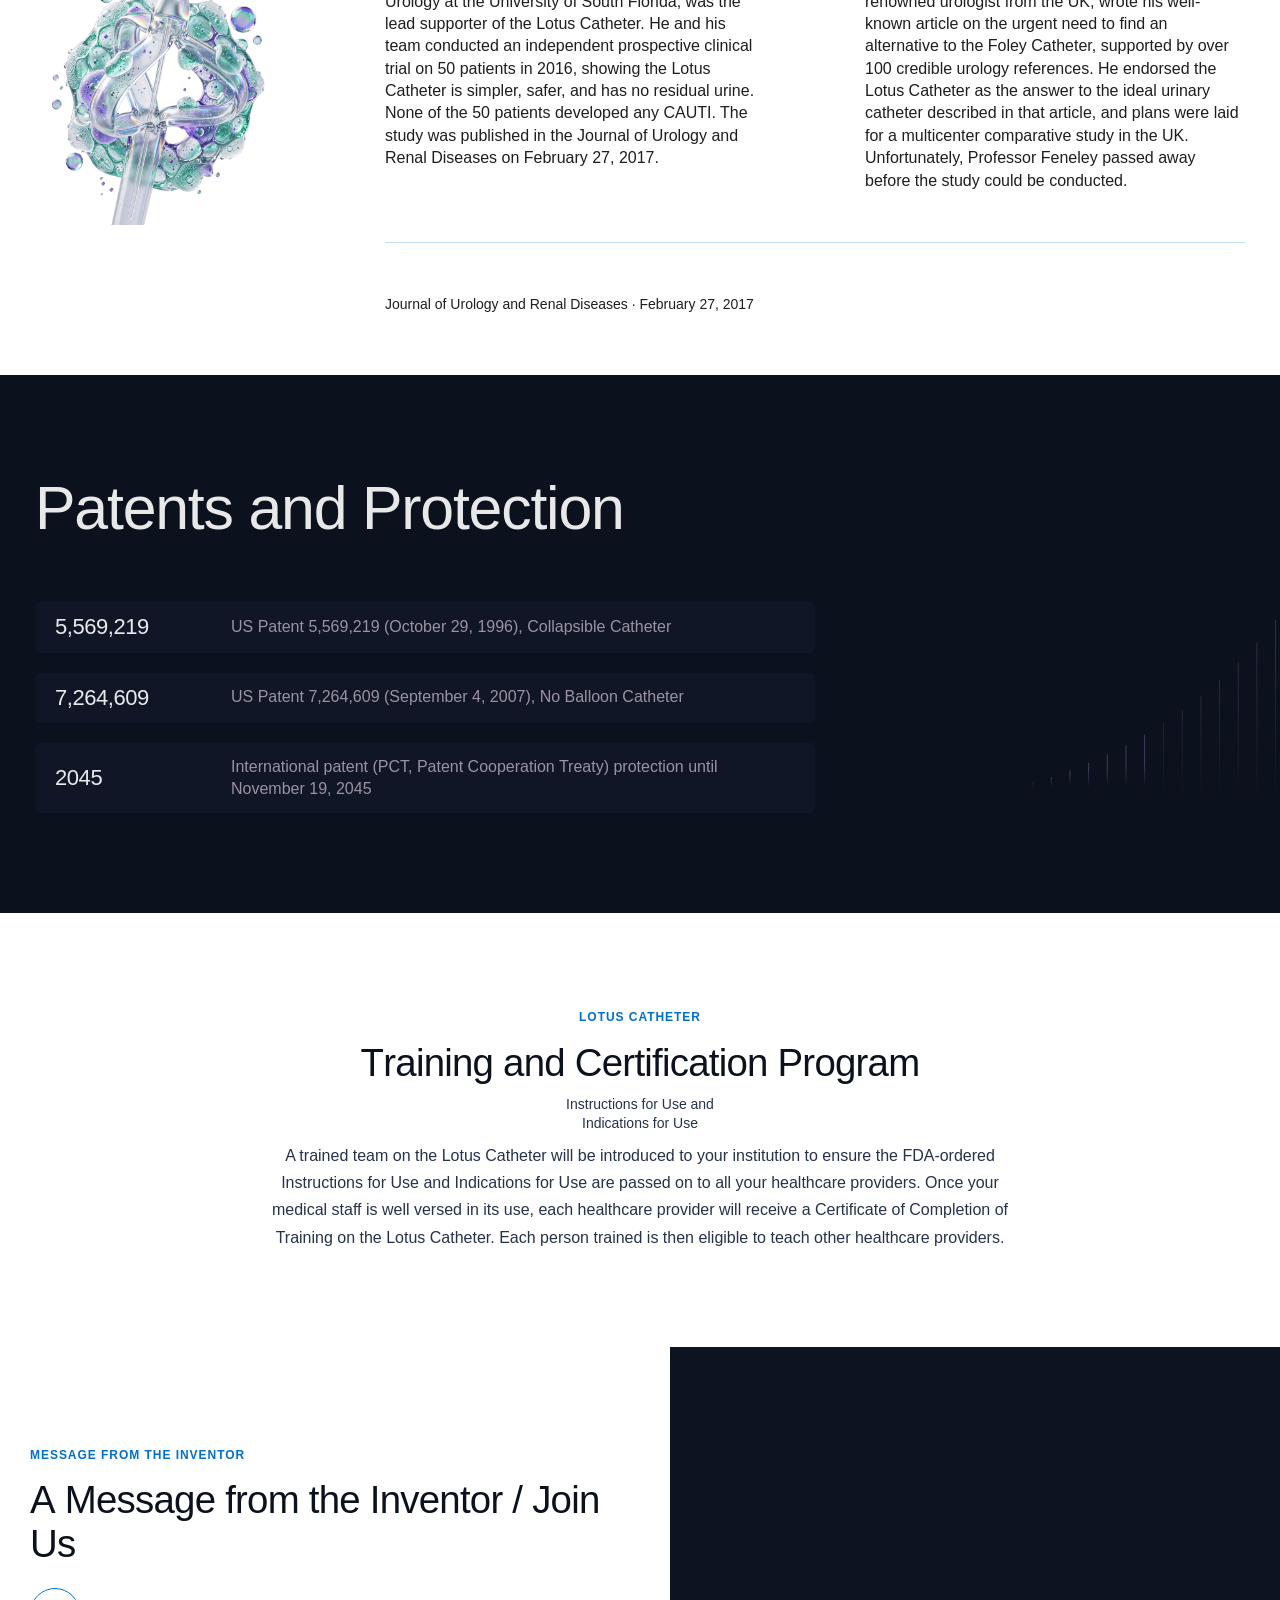
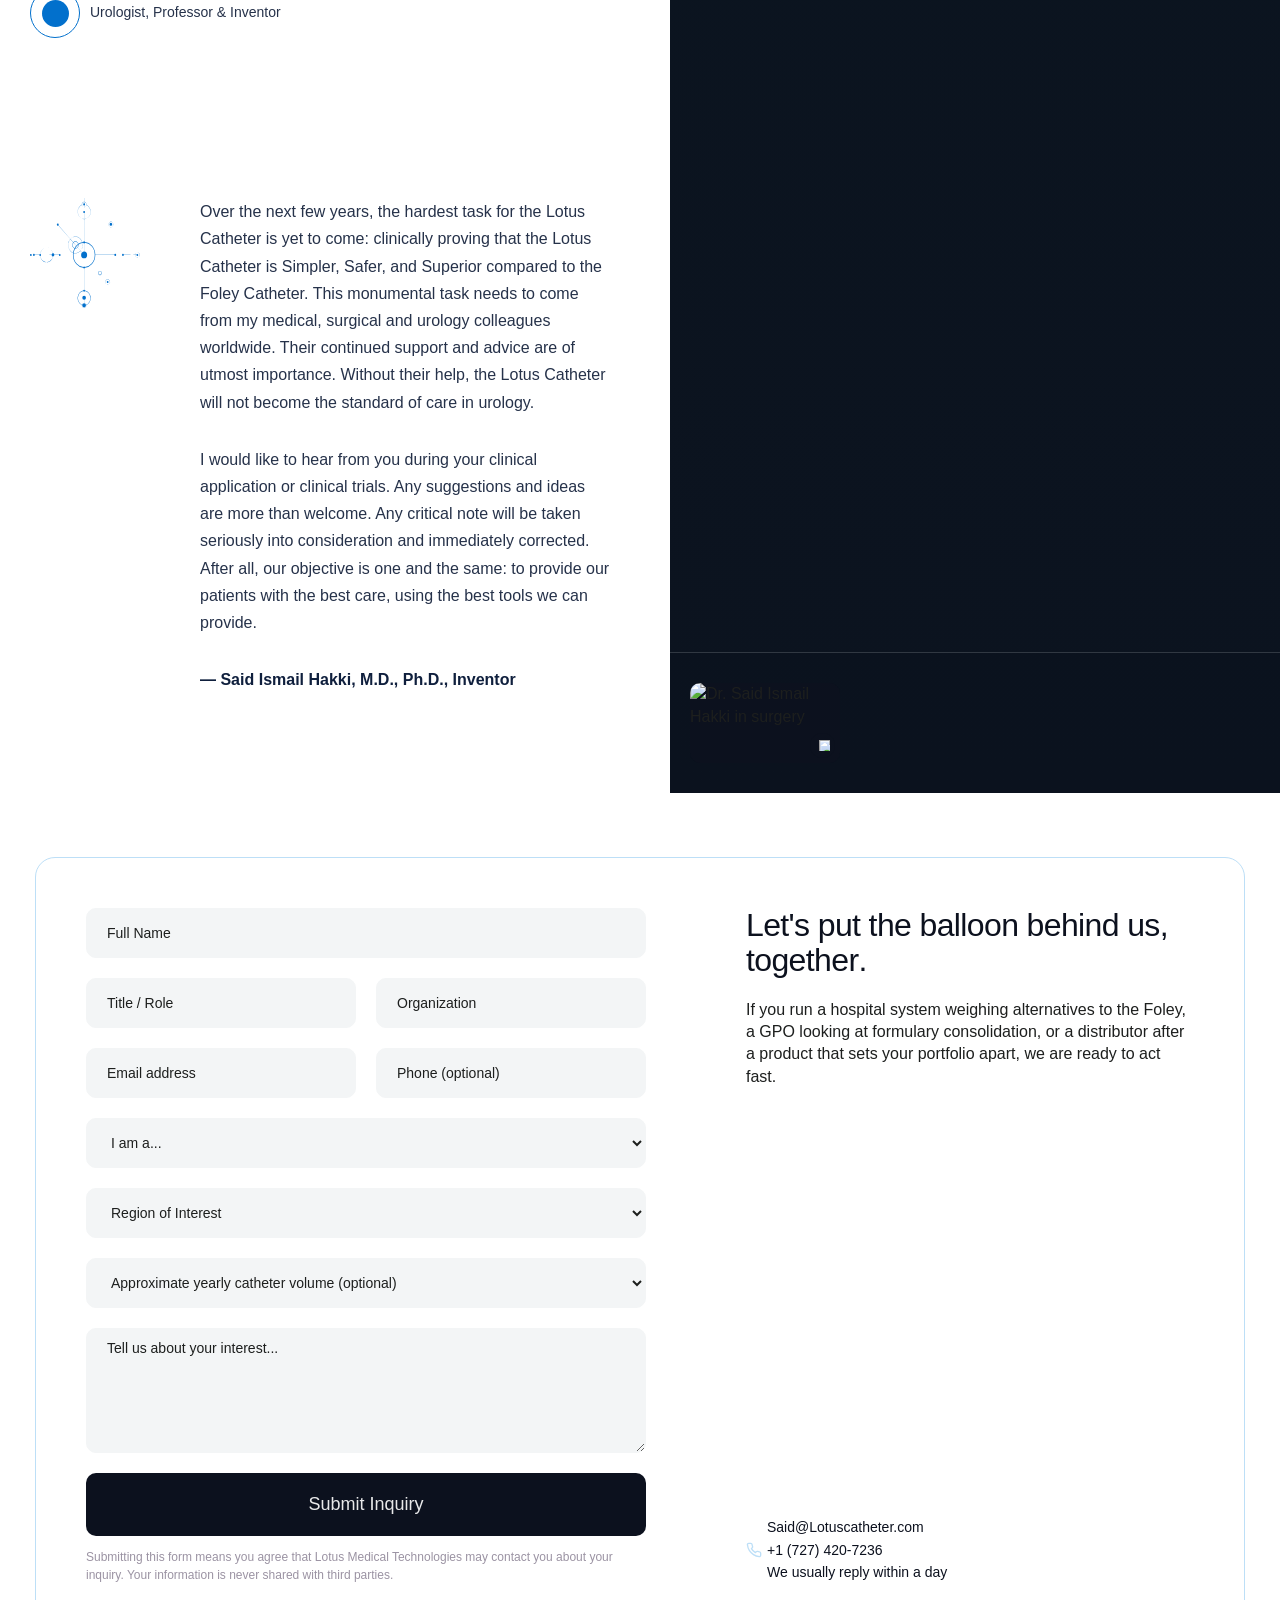
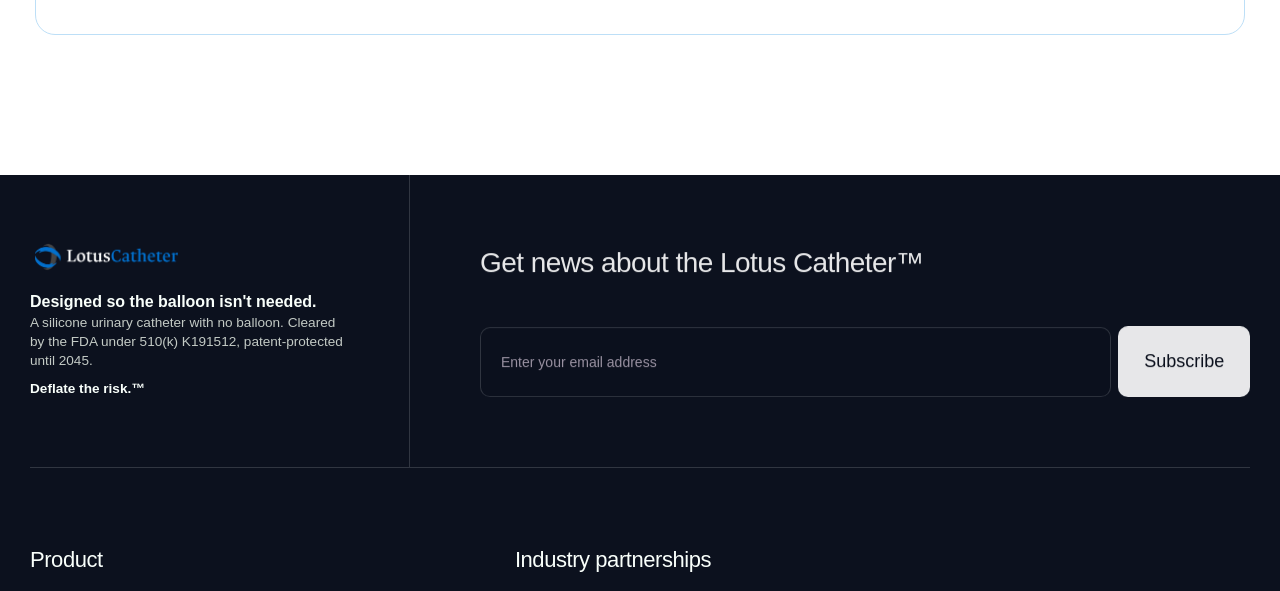
==== commit a8be3eda: "Restore Products and Specifications titles in the header Co-Authored-By: Claude Sonnet 5 <noreply@an" ====
--- a/index.html
+++ b/index.html
@@ -983,6 +983,14 @@
 								class="nav-link w-nav-link"
 								>Industry partnerships</a
 							>
+							<a
+								class="nav-link w-nav-link"
+								>Products</a
+							>
+							<a
+								class="nav-link w-nav-link"
+								>Specifications</a
+							>
 						</nav>
 						<div class="nav-button-wrap">
 							<a
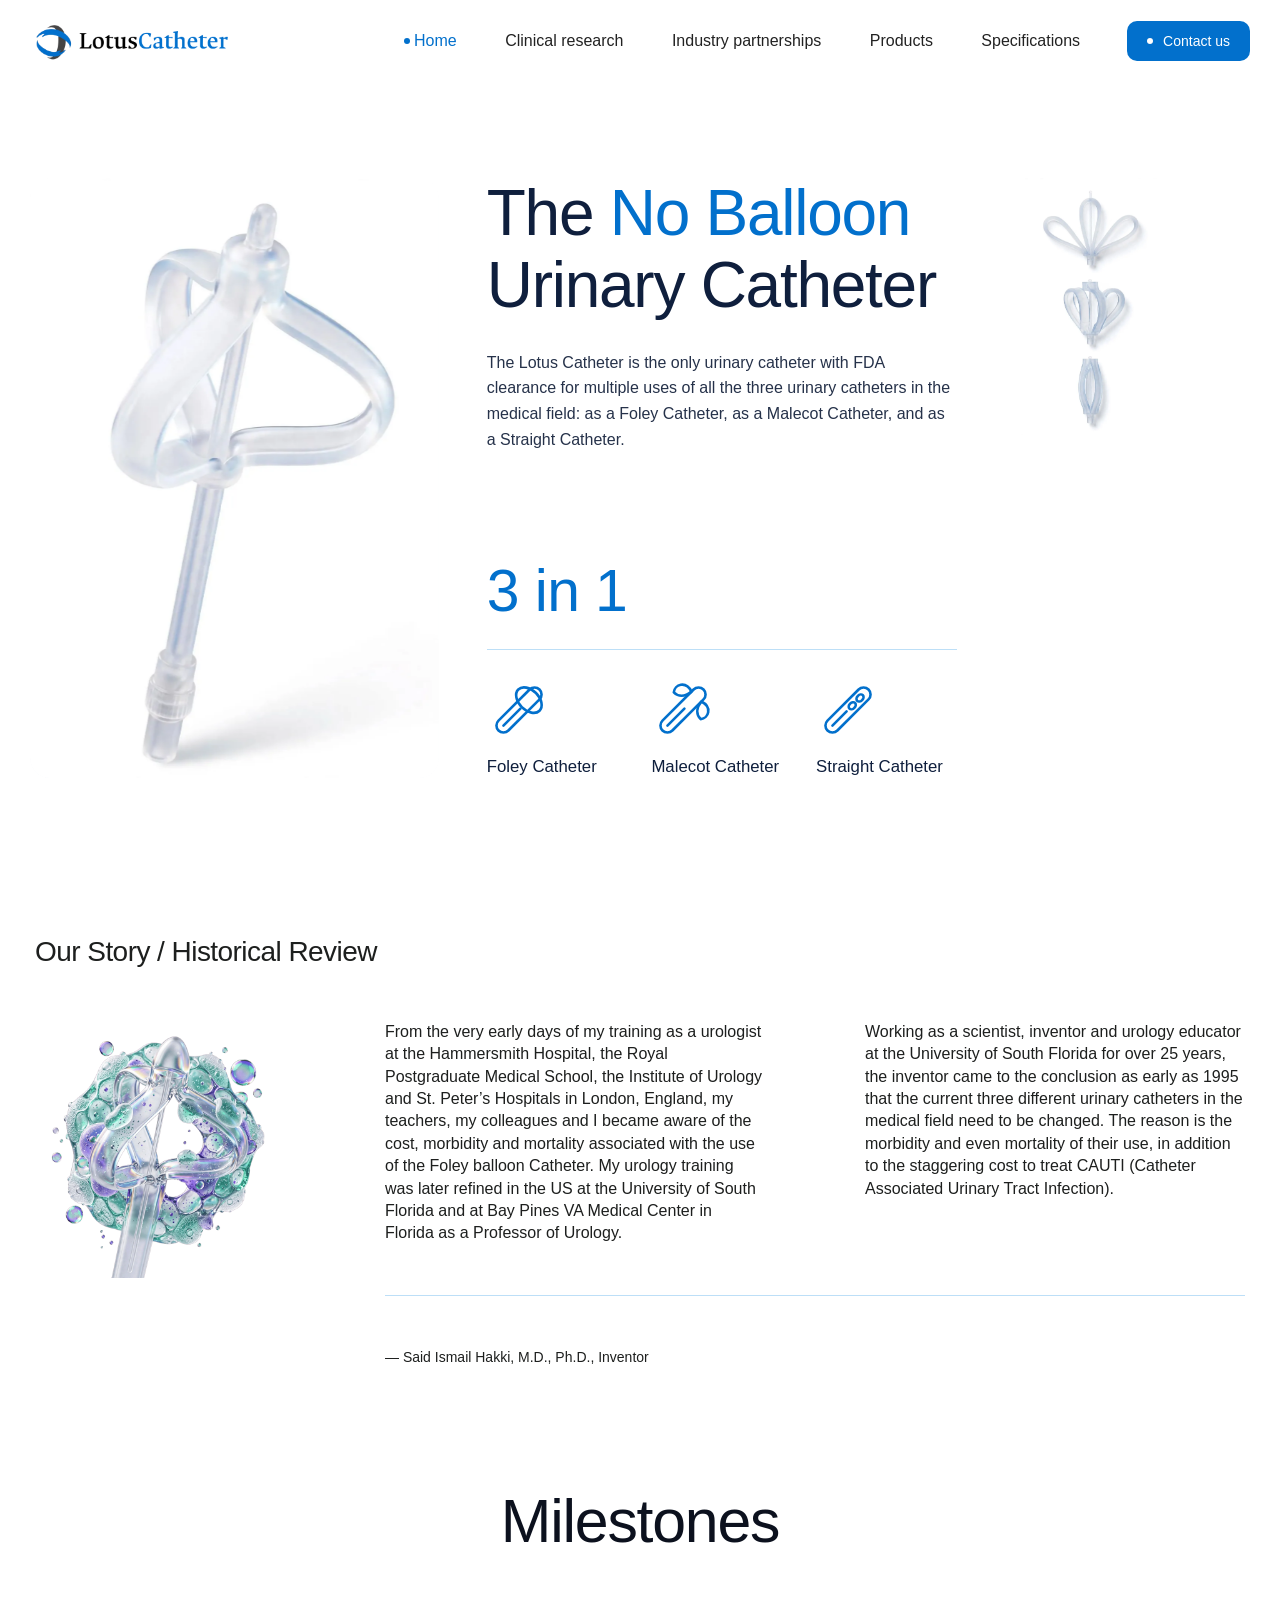
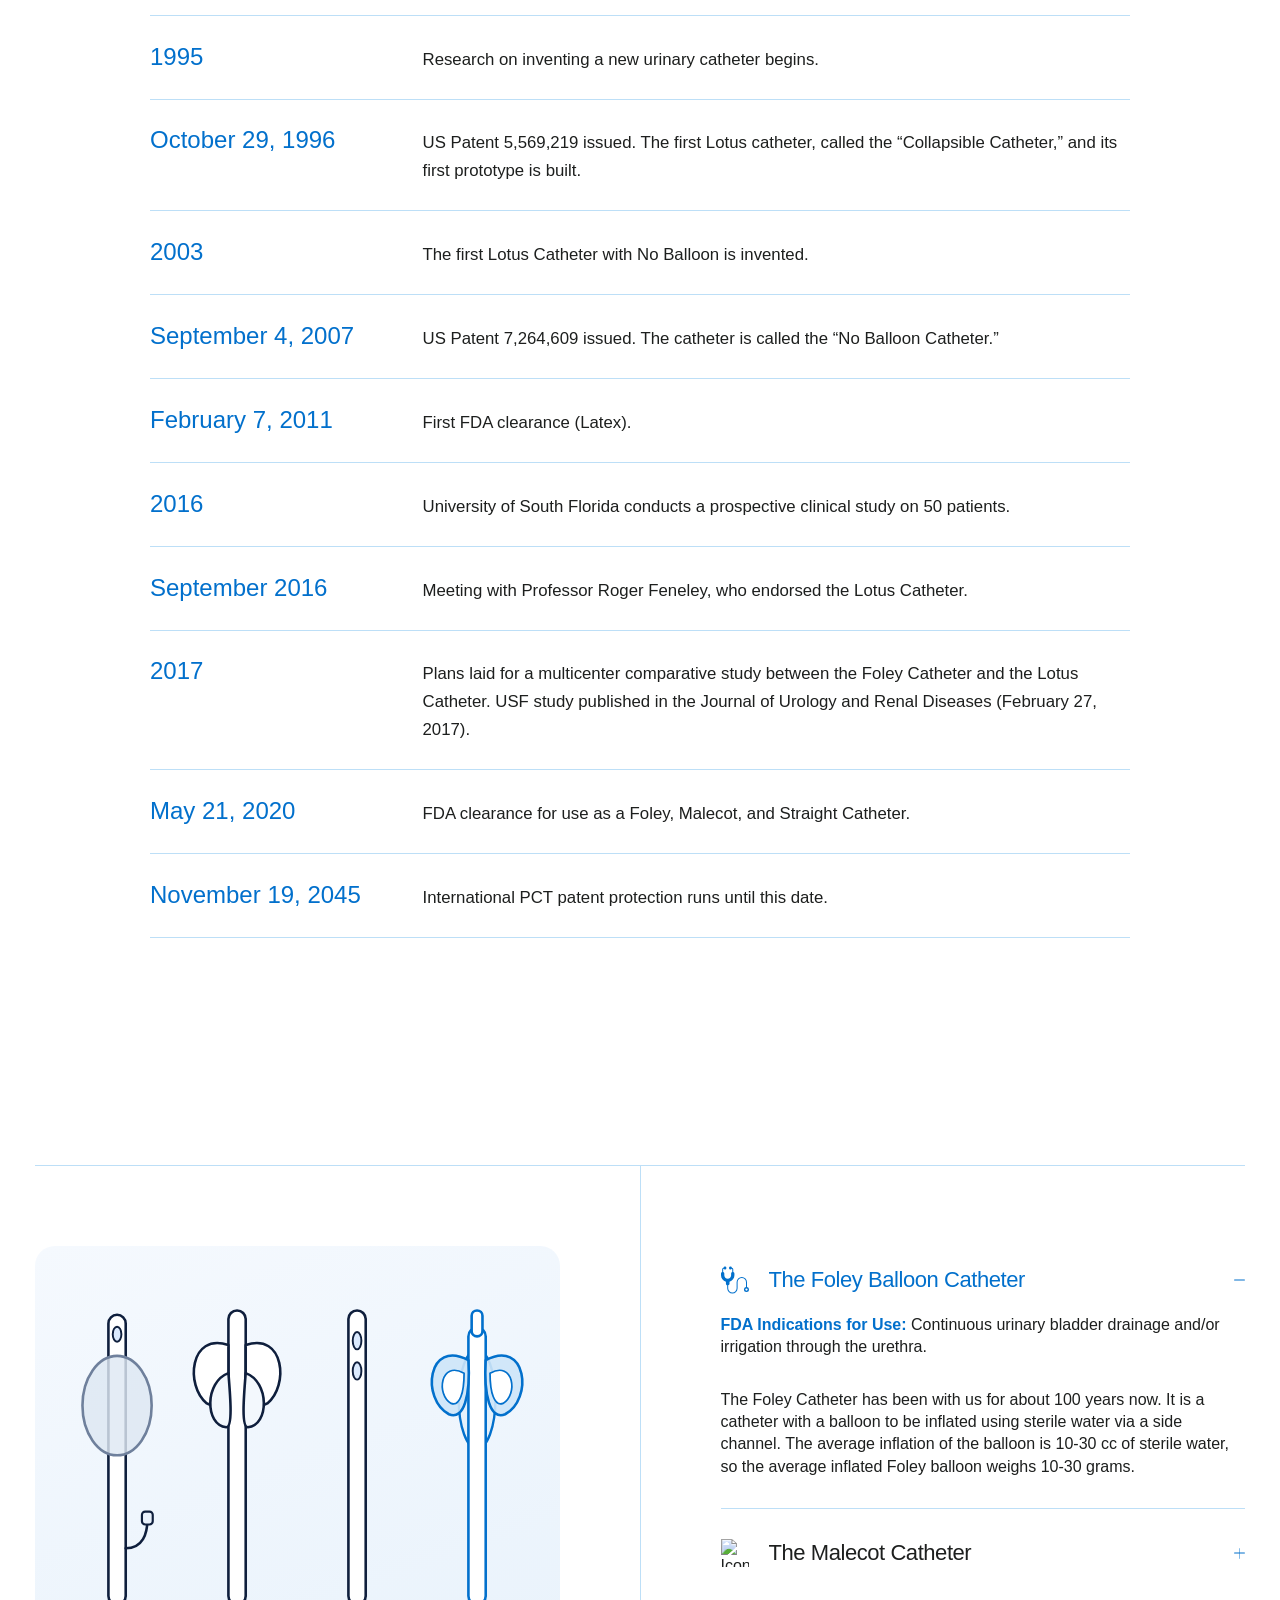
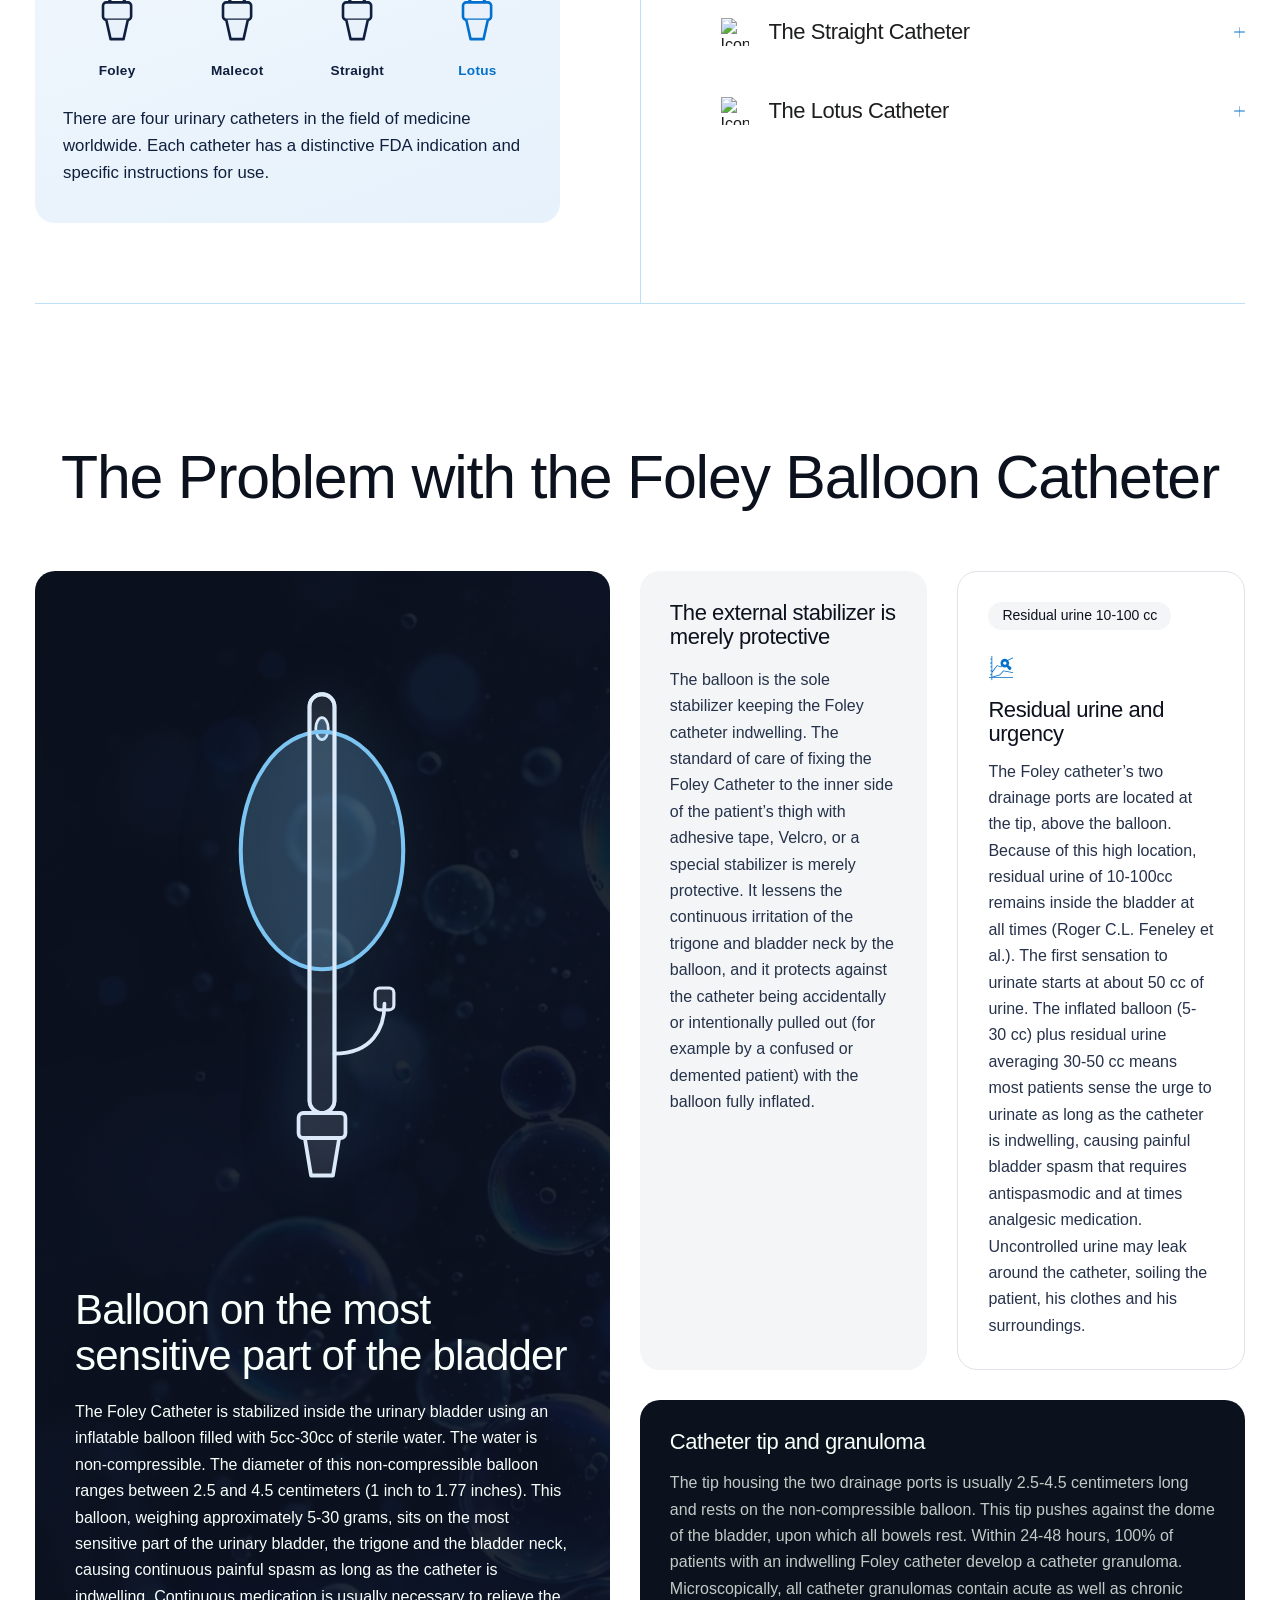
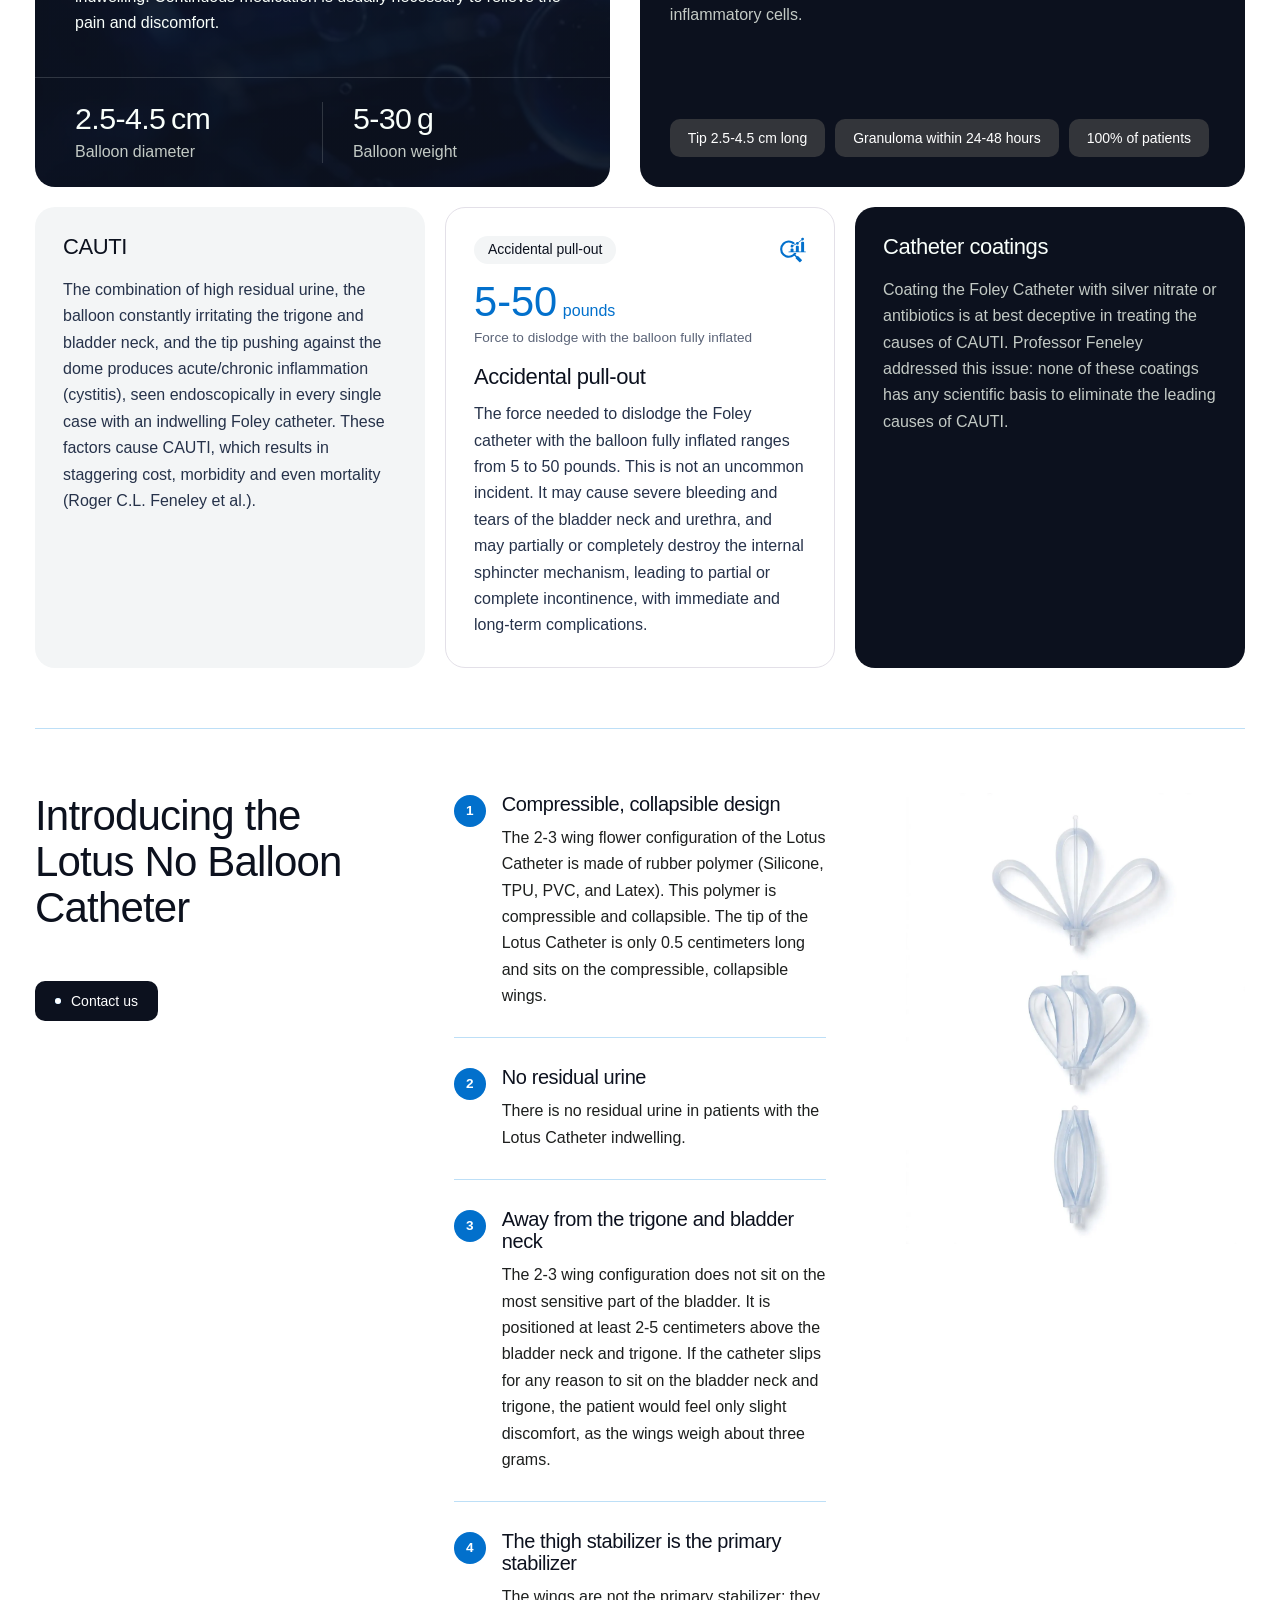
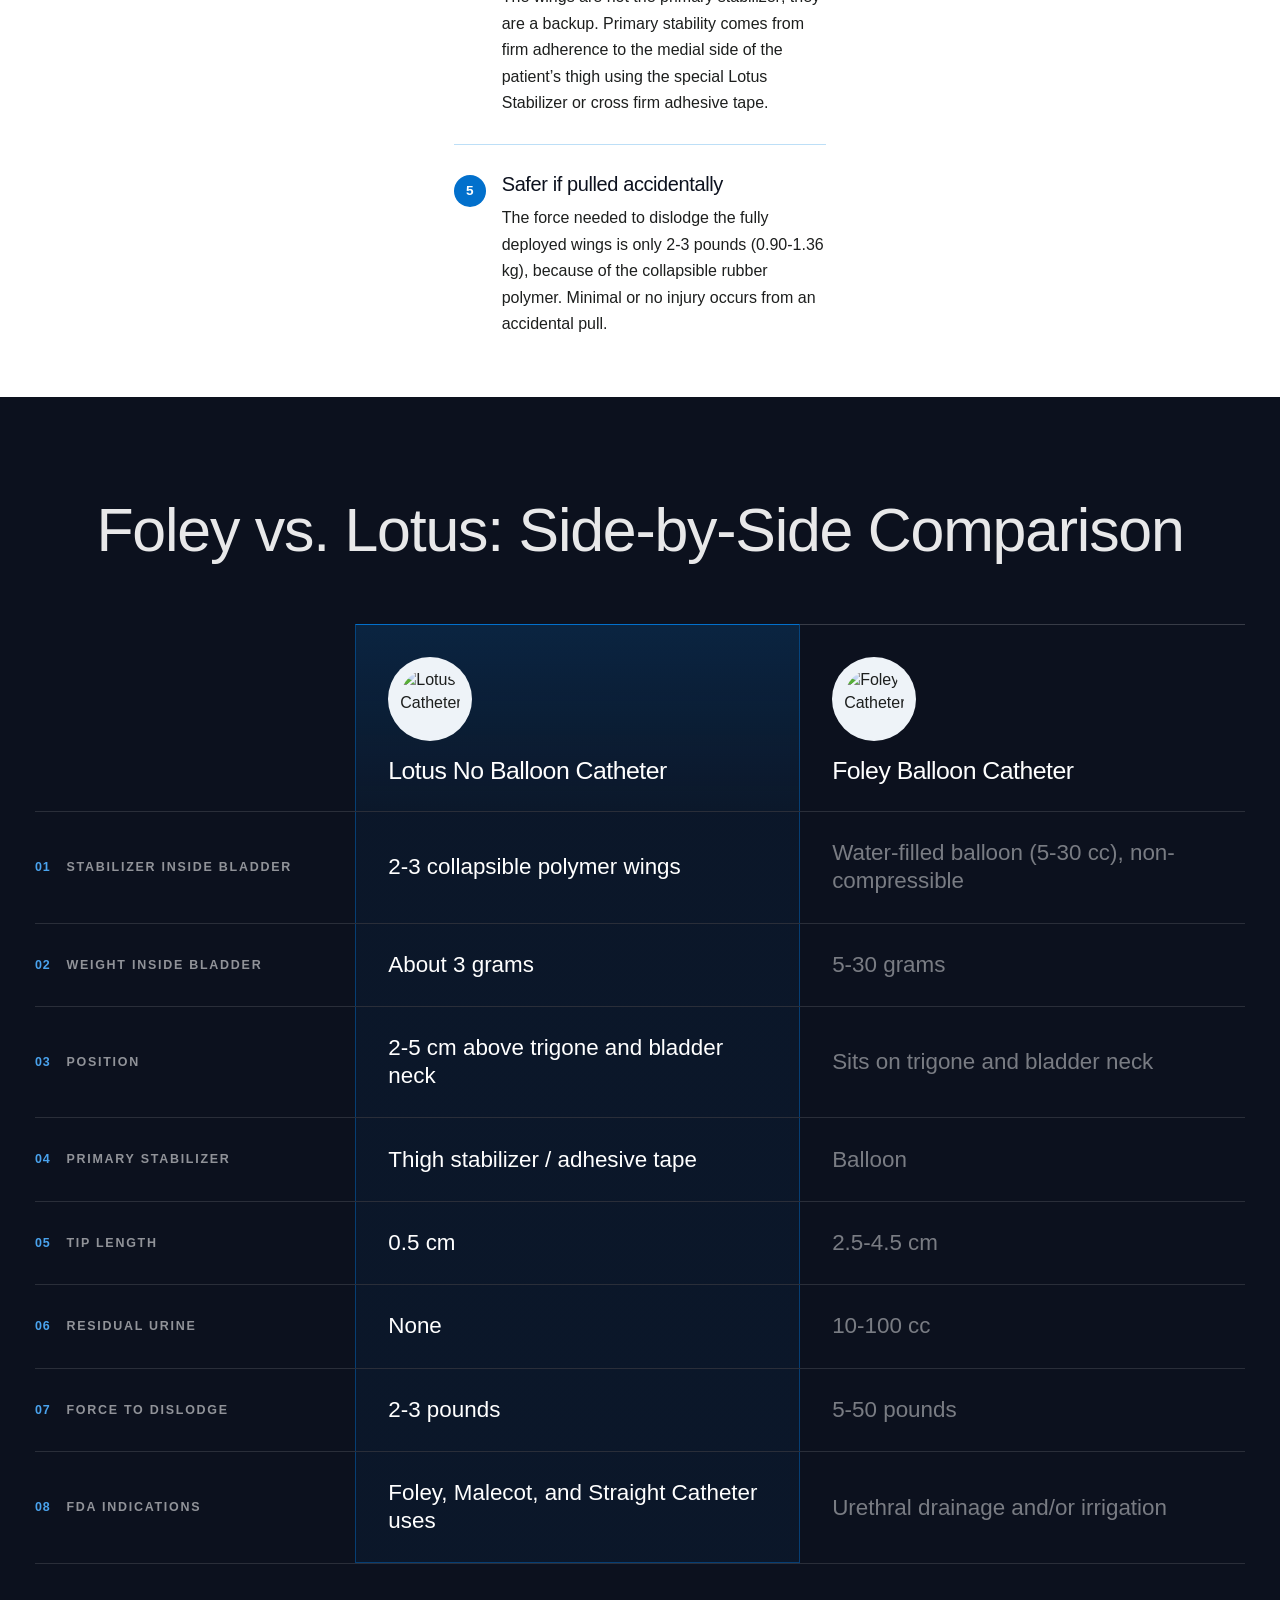
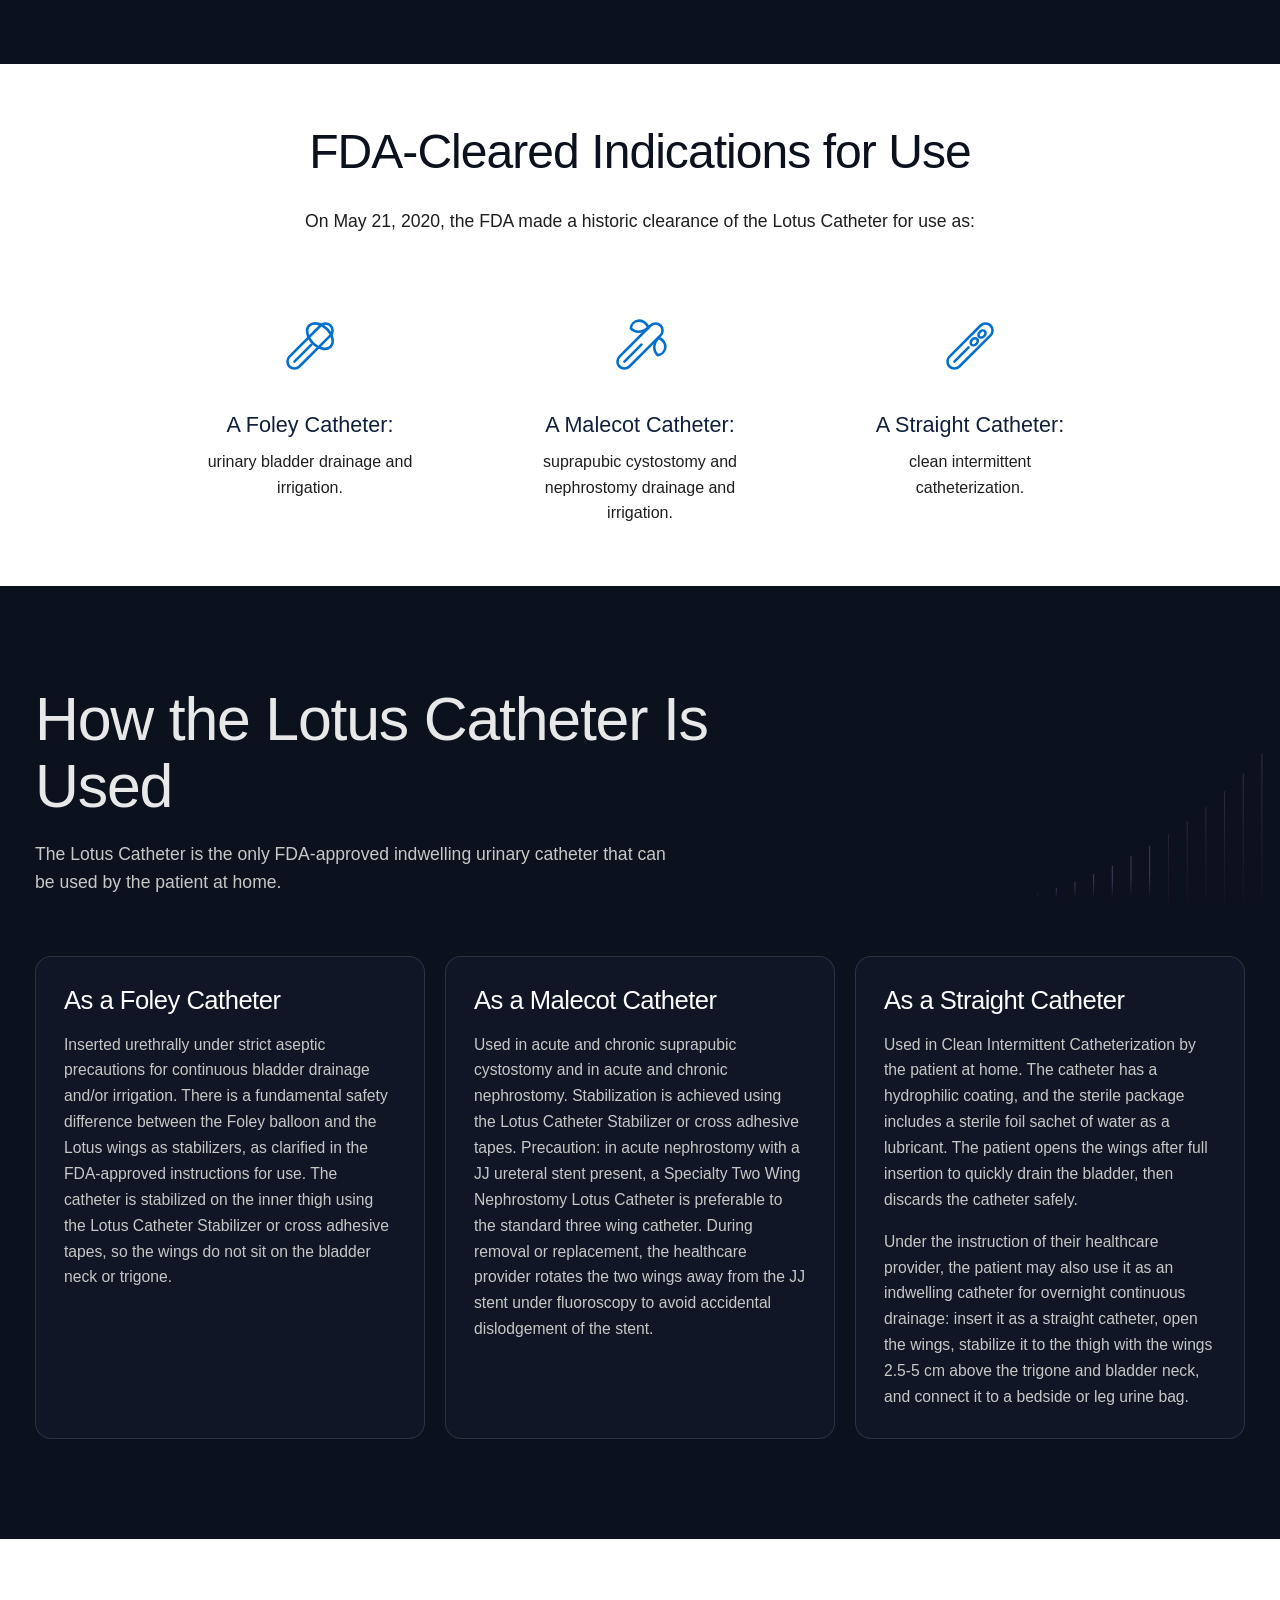
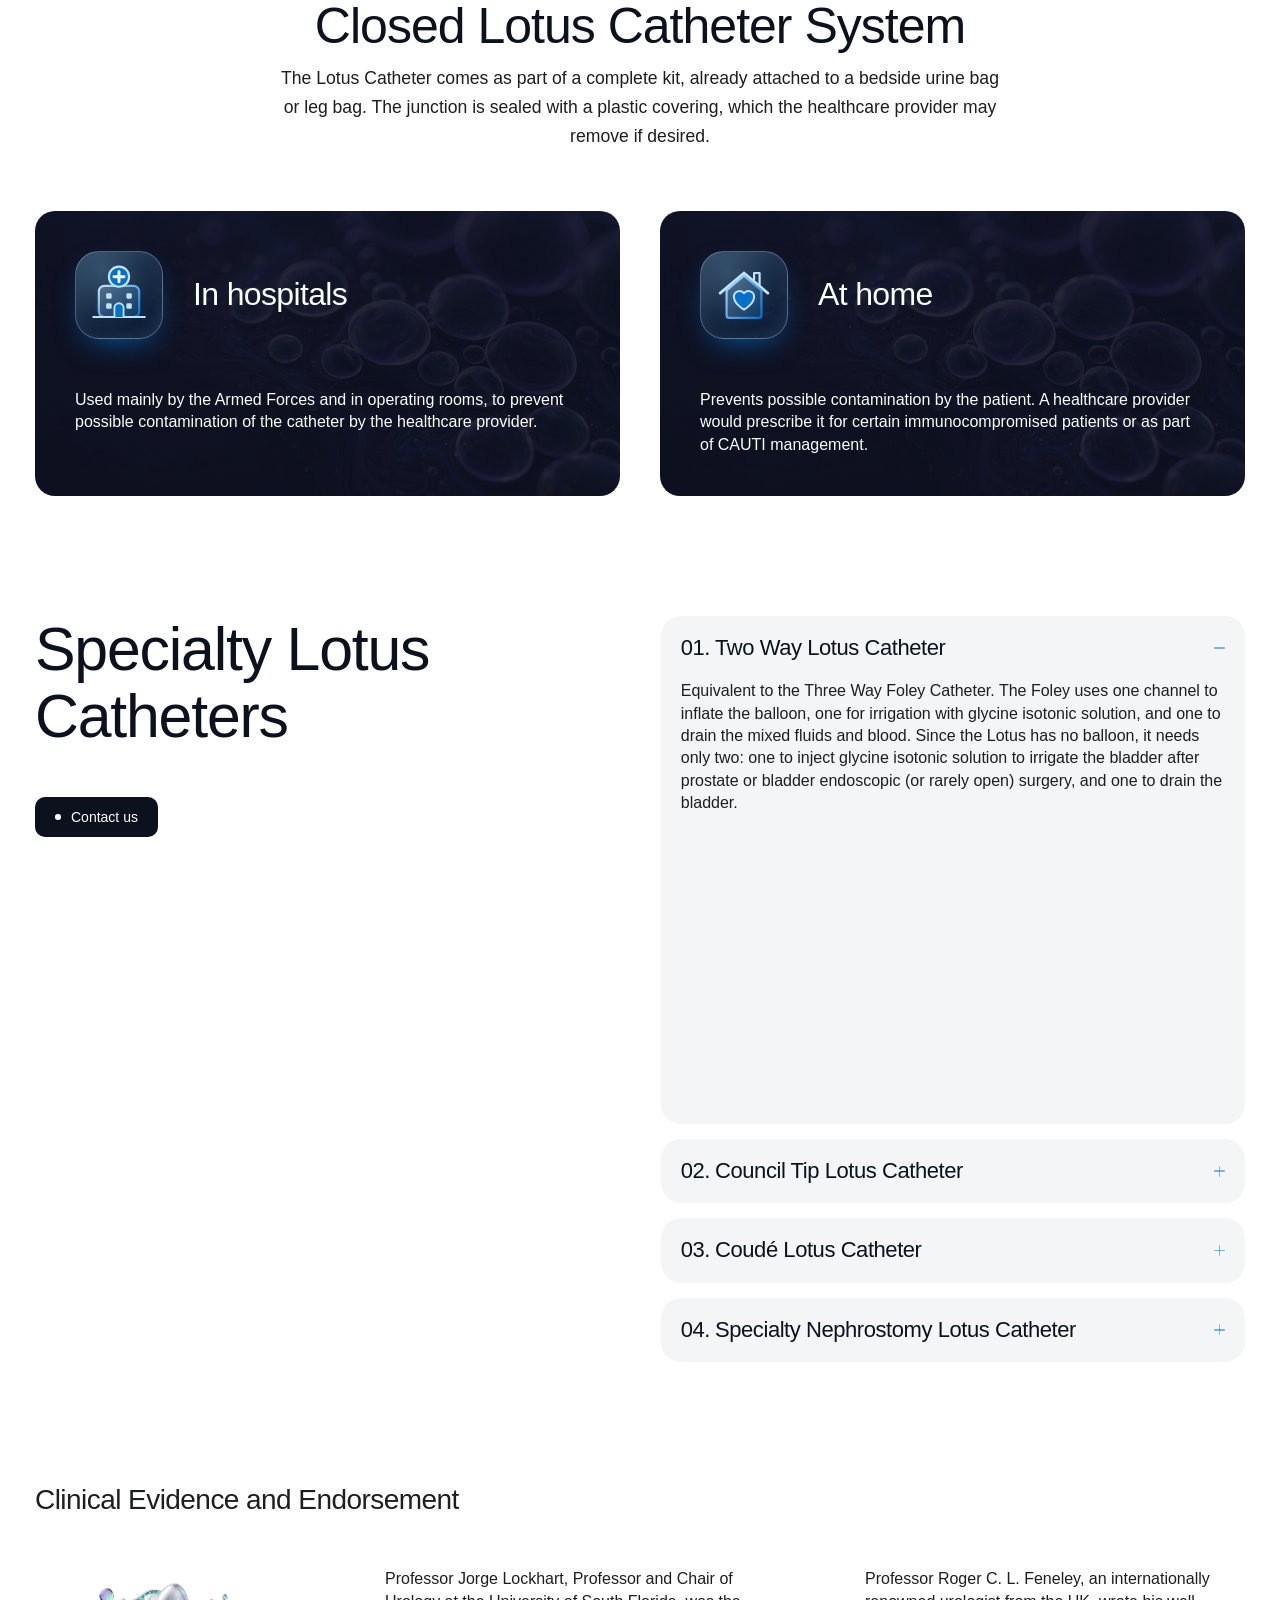
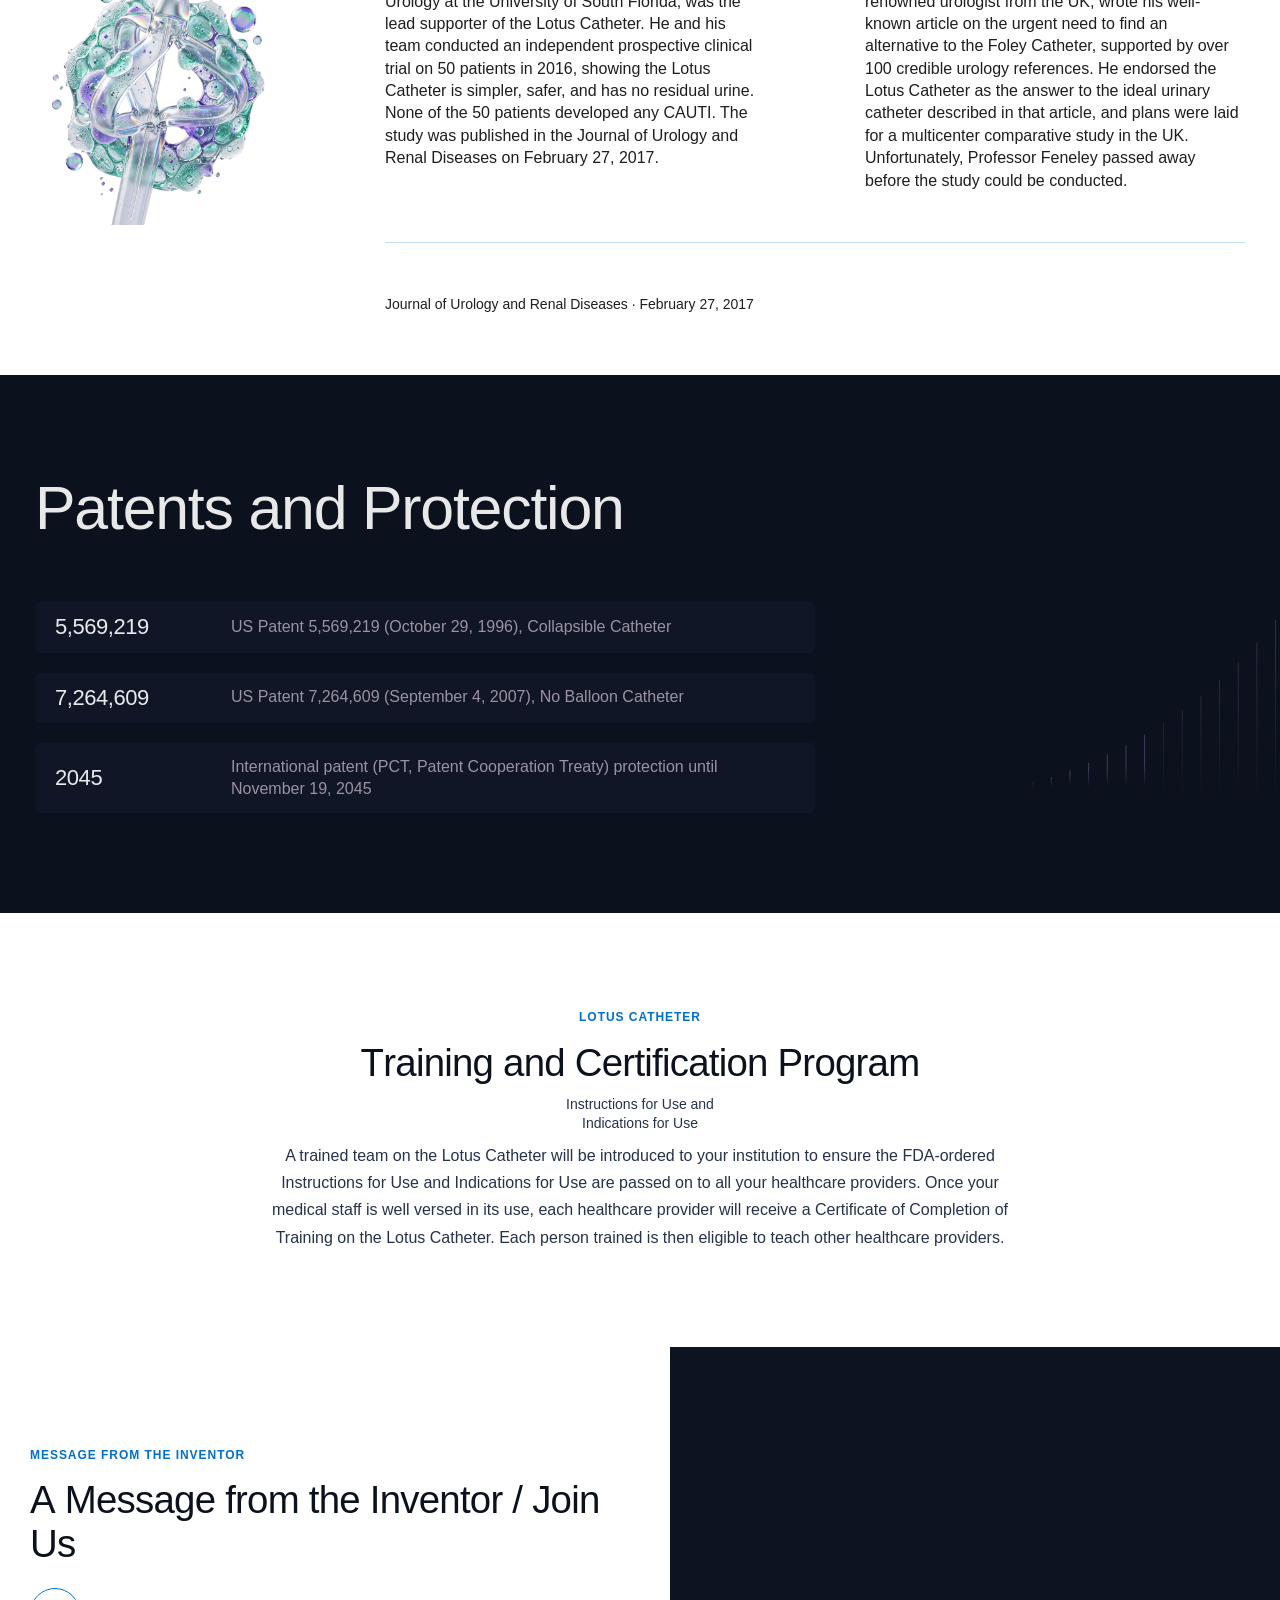
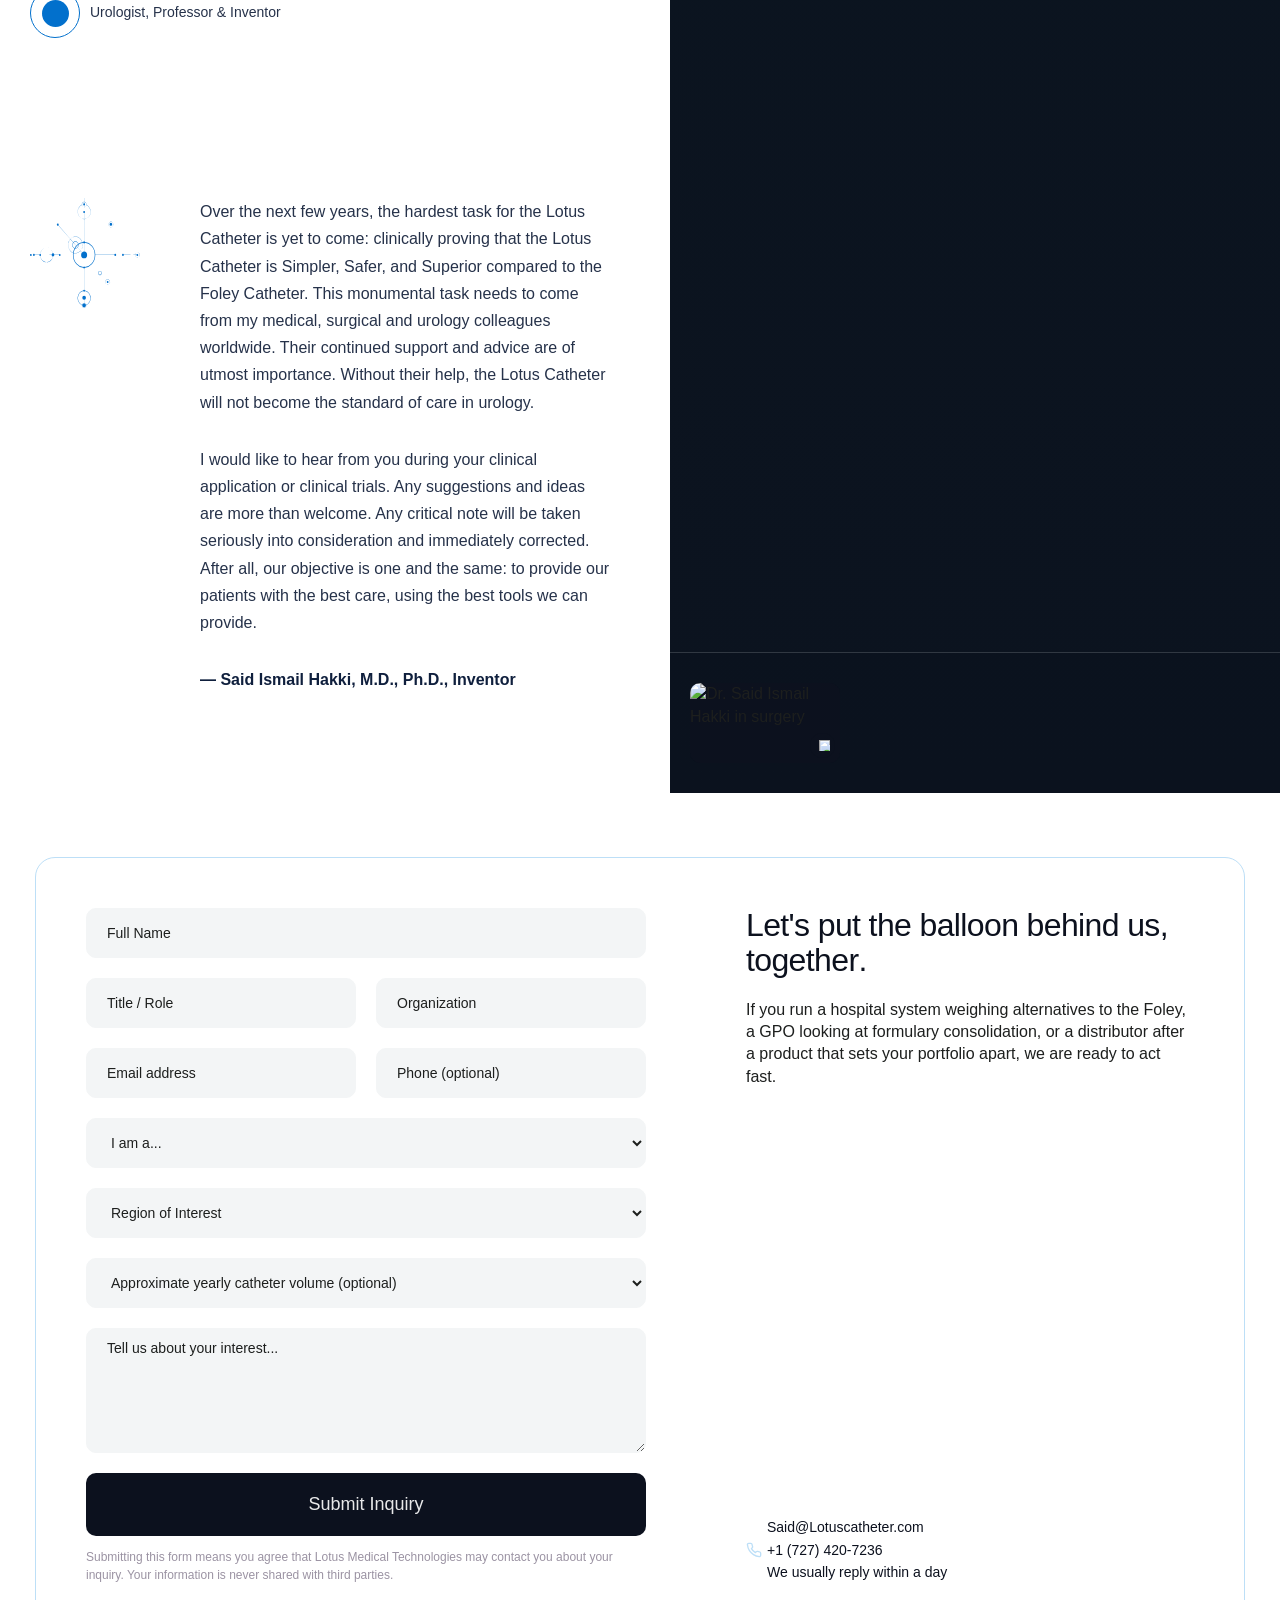
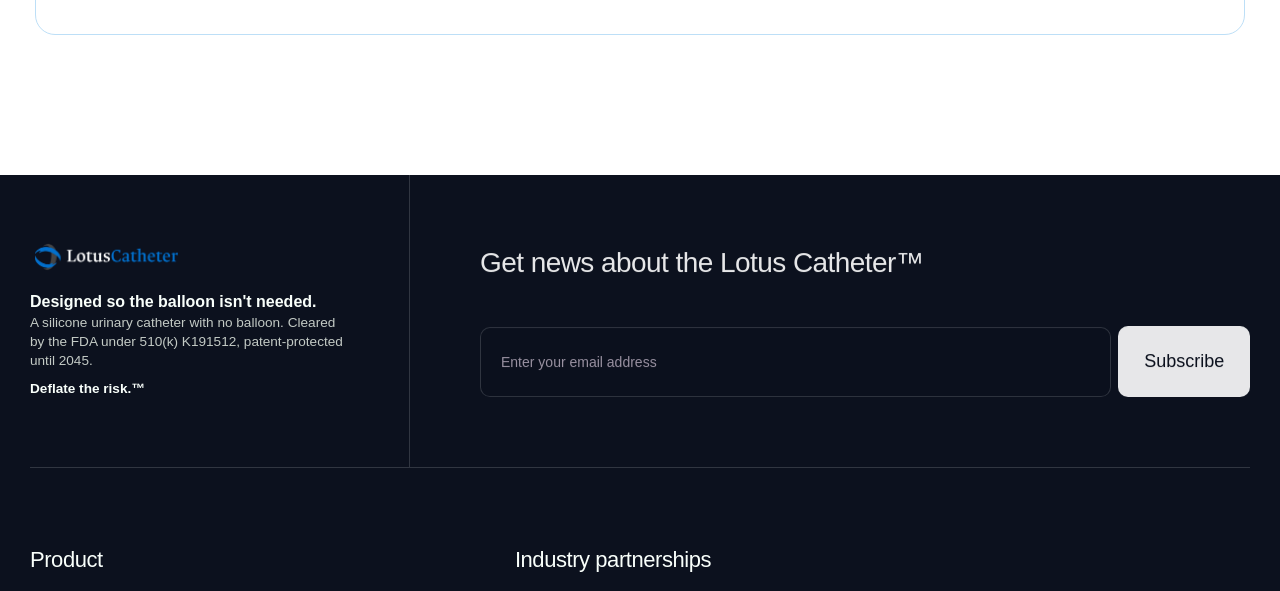
==== commit 70911eb0: "Add Clinical research to the home header and fix dead anchors Co-Authored-By: Claude Sonnet 5 <norep" ====
--- a/index.html
+++ b/index.html
@@ -979,6 +979,11 @@
 								>Home</a
 							>
 							<a
+								href="#clinical-endorsement"
+								class="nav-link w-nav-link"
+								>Clinical research</a
+							>
+							<a
 								href="#partners"
 								class="nav-link w-nav-link"
 								>Industry partnerships</a
@@ -2847,7 +2852,7 @@
 								<h2 class="footer-title">Product</h2>
 								<div class="footer-links">
 									<a
-										href="#comparison"
+										href="#clinical-endorsement"
 										class="footer-link"
 										>Clinical research</a
 									>
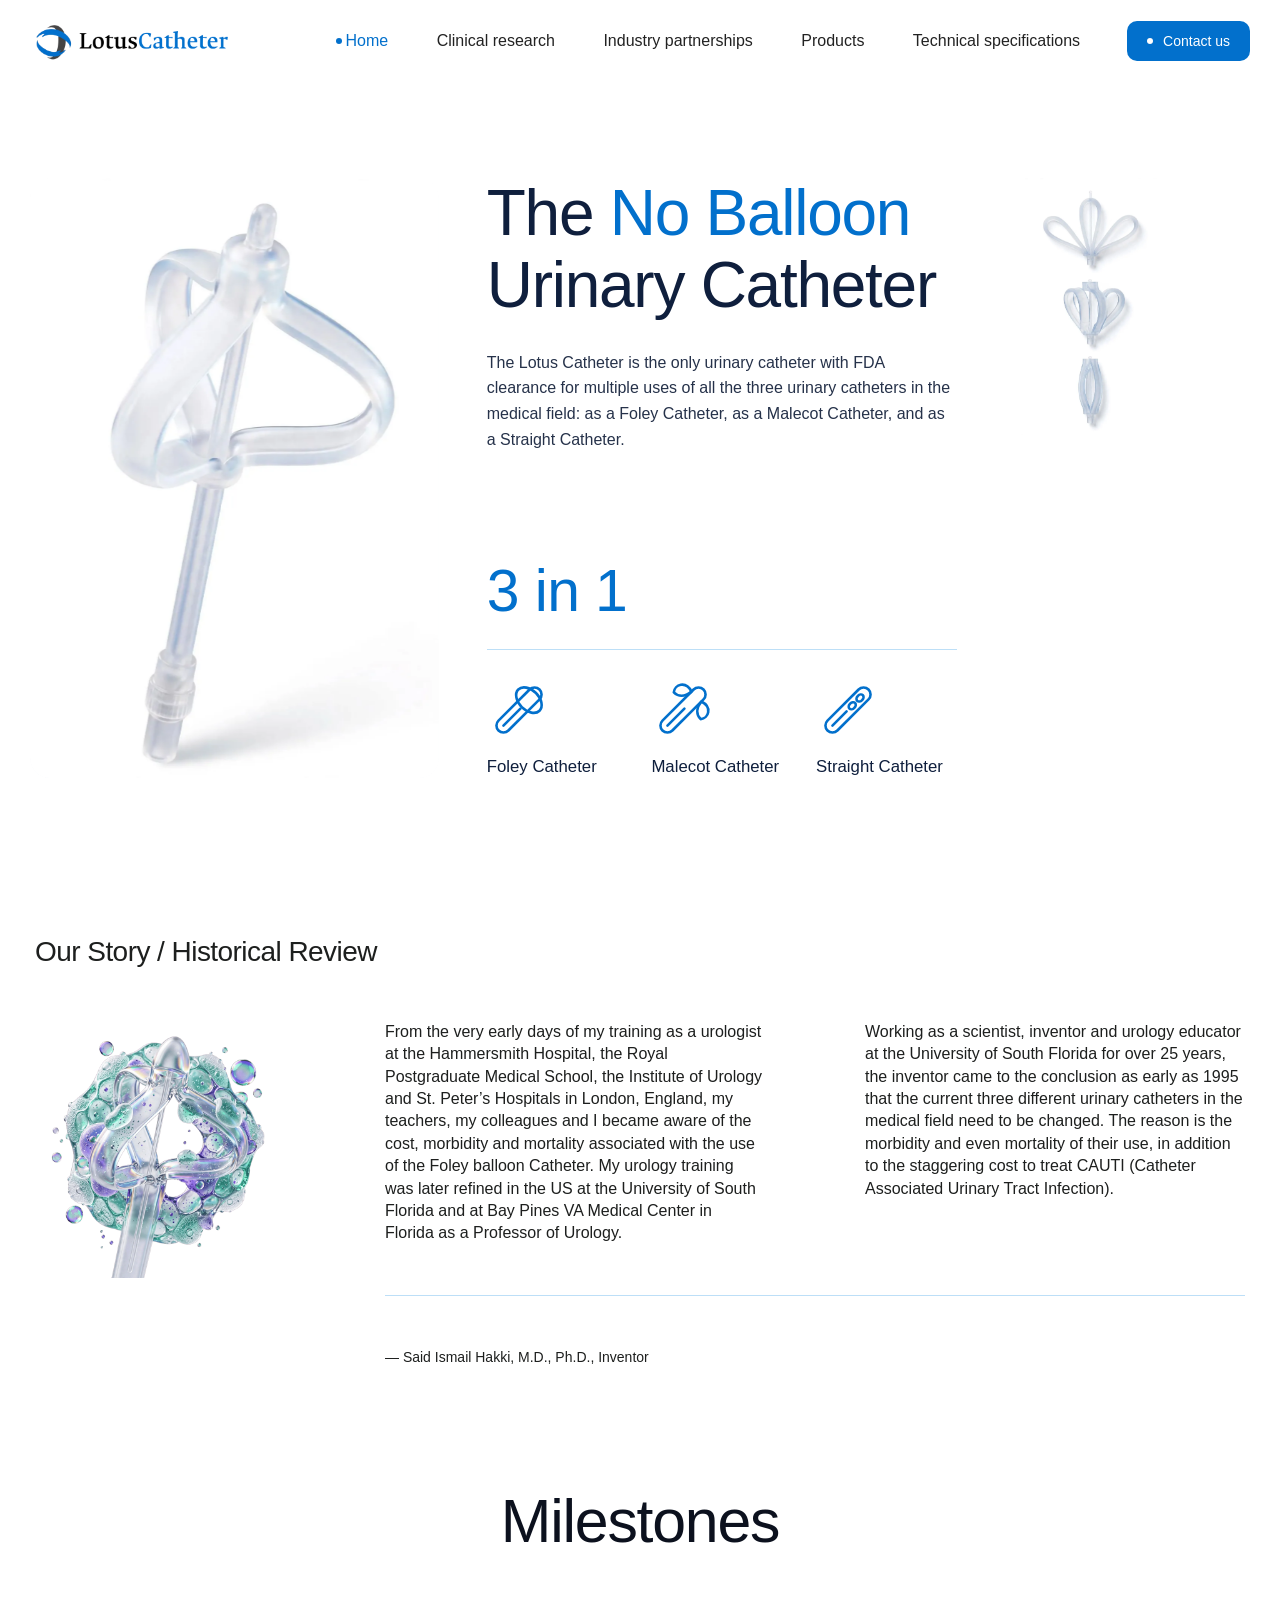
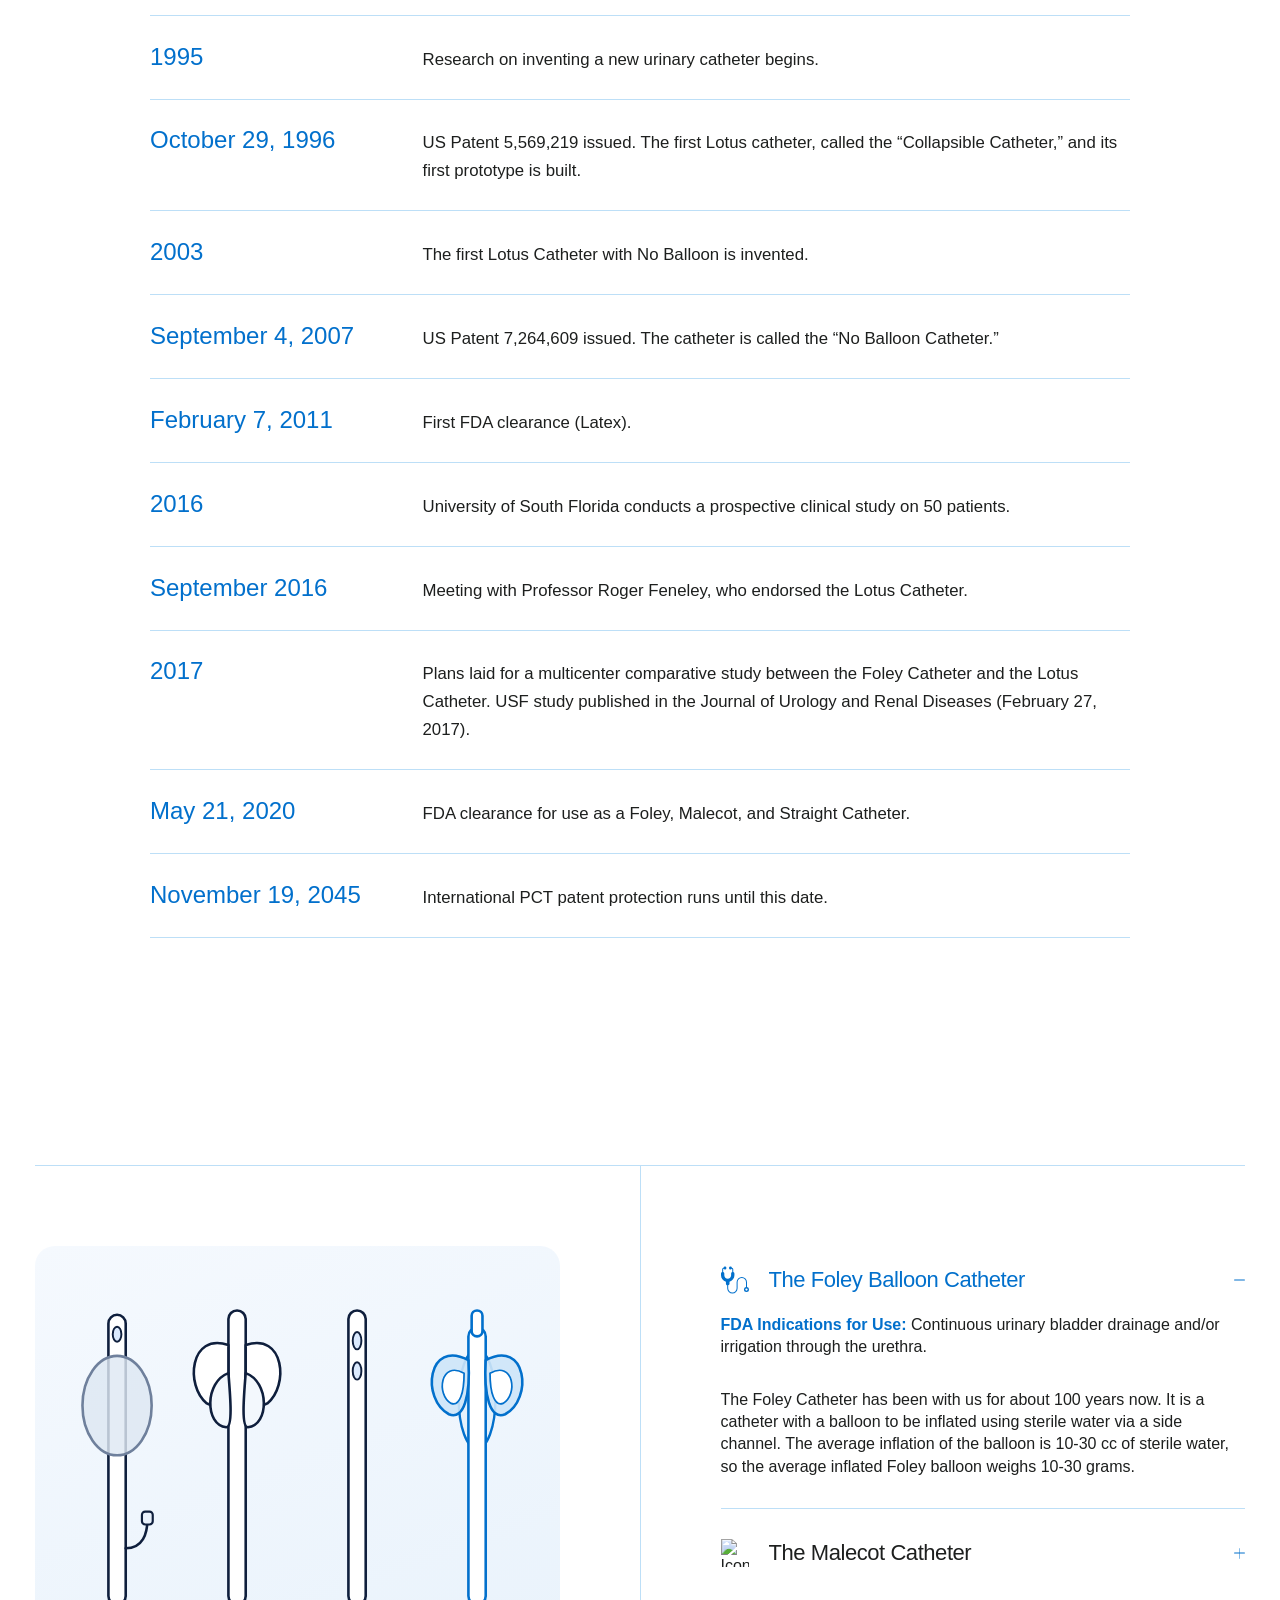
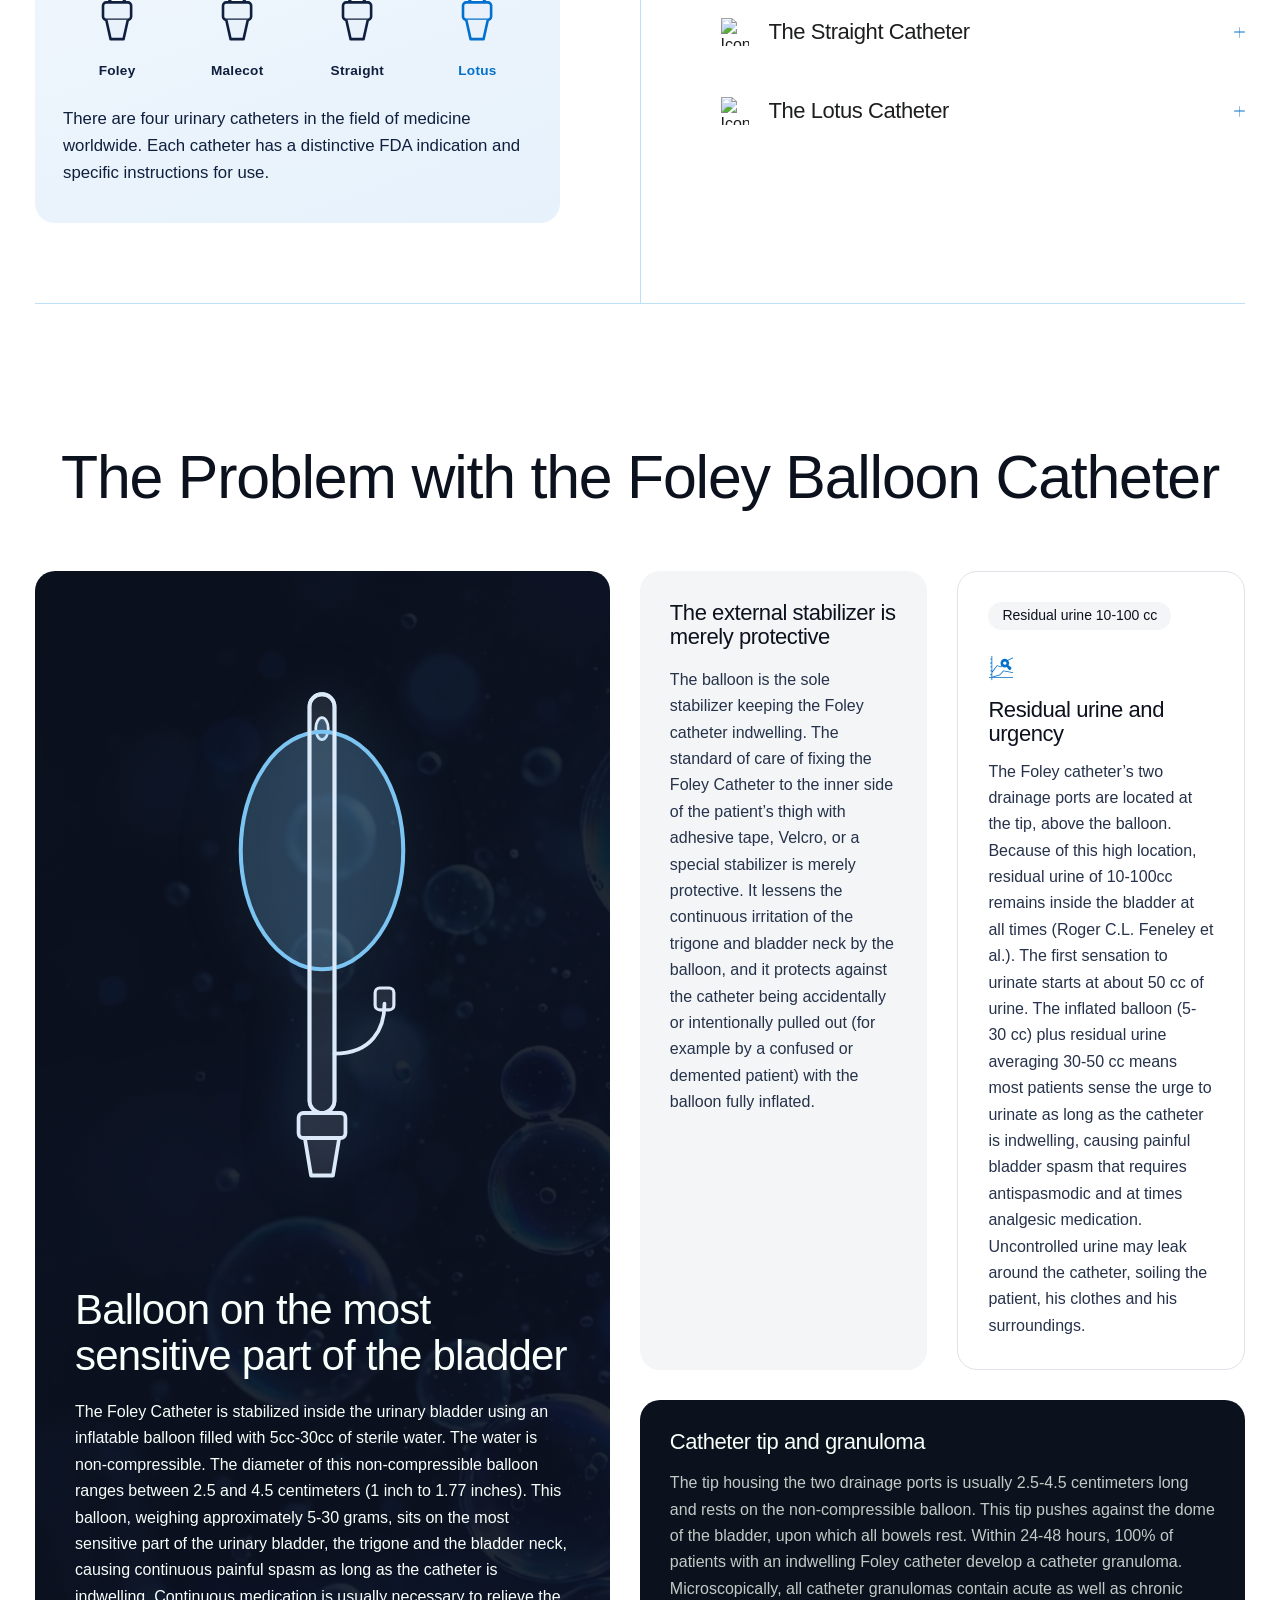
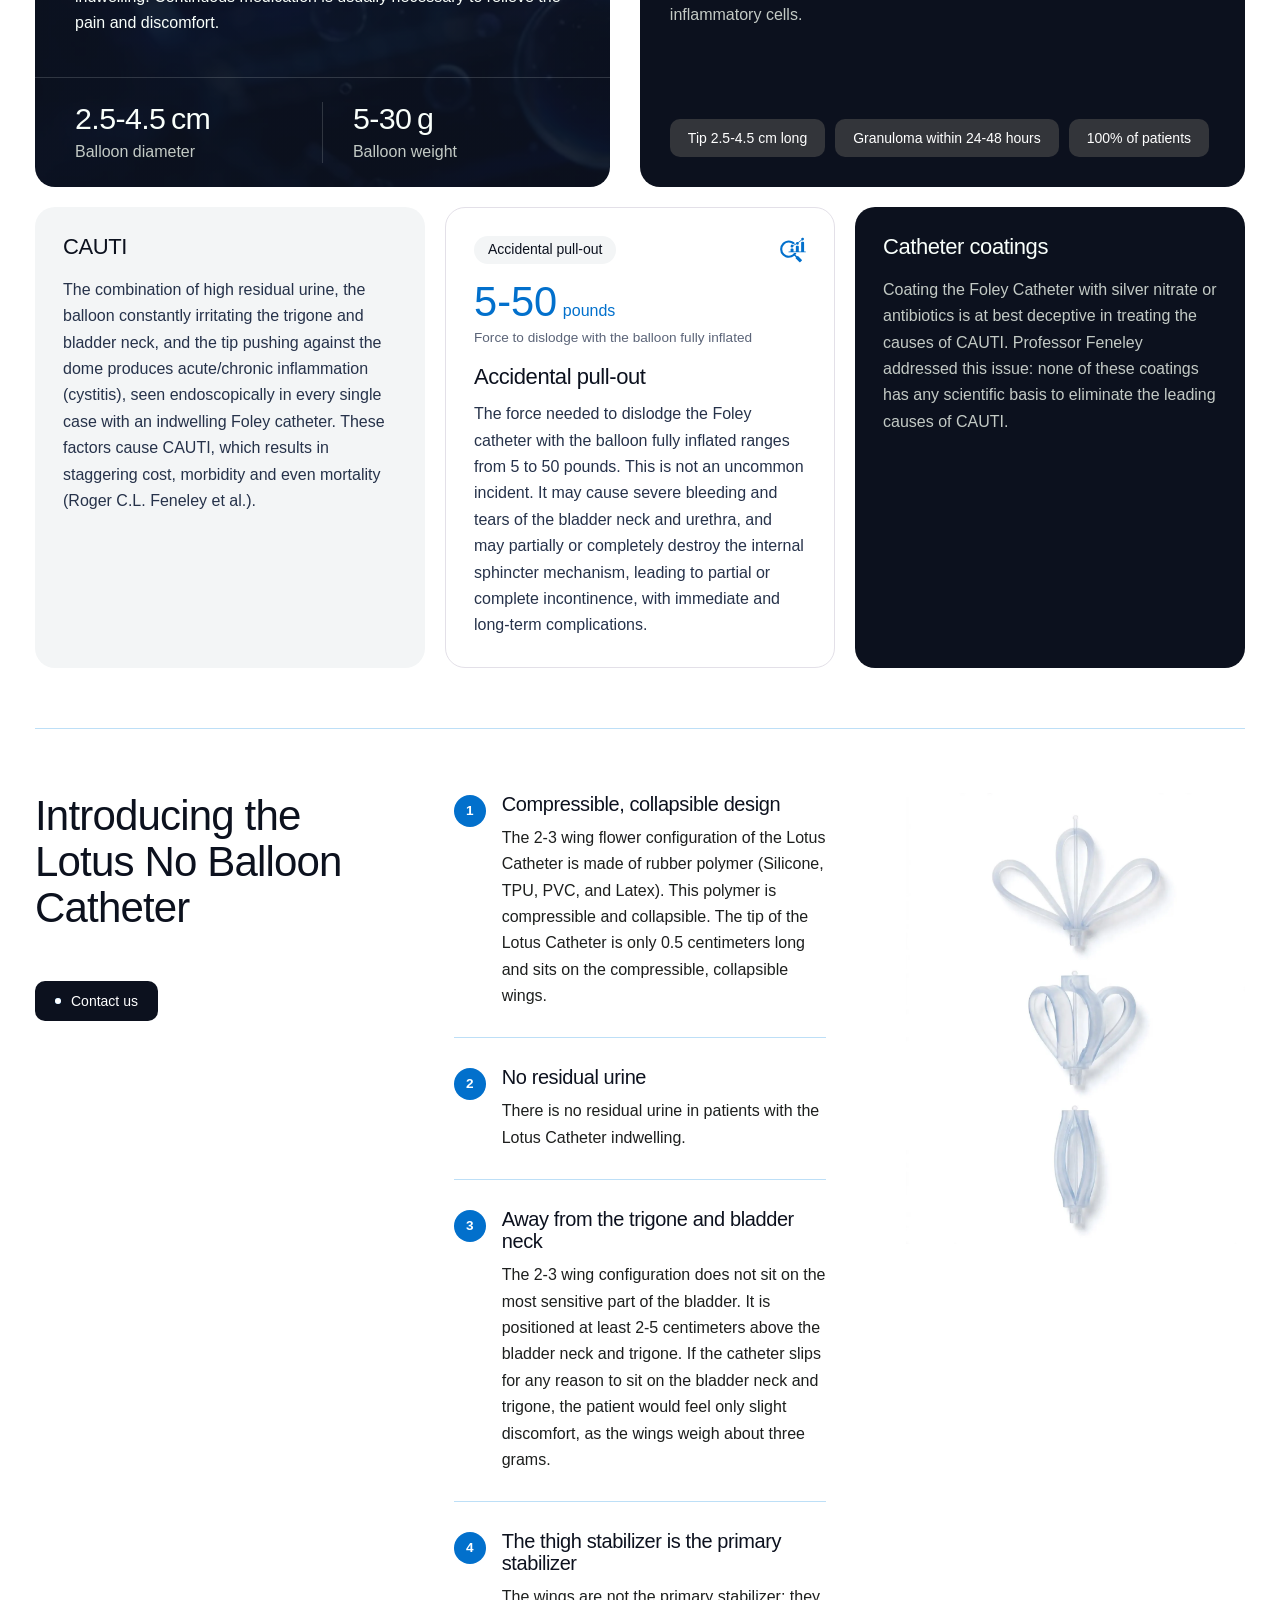
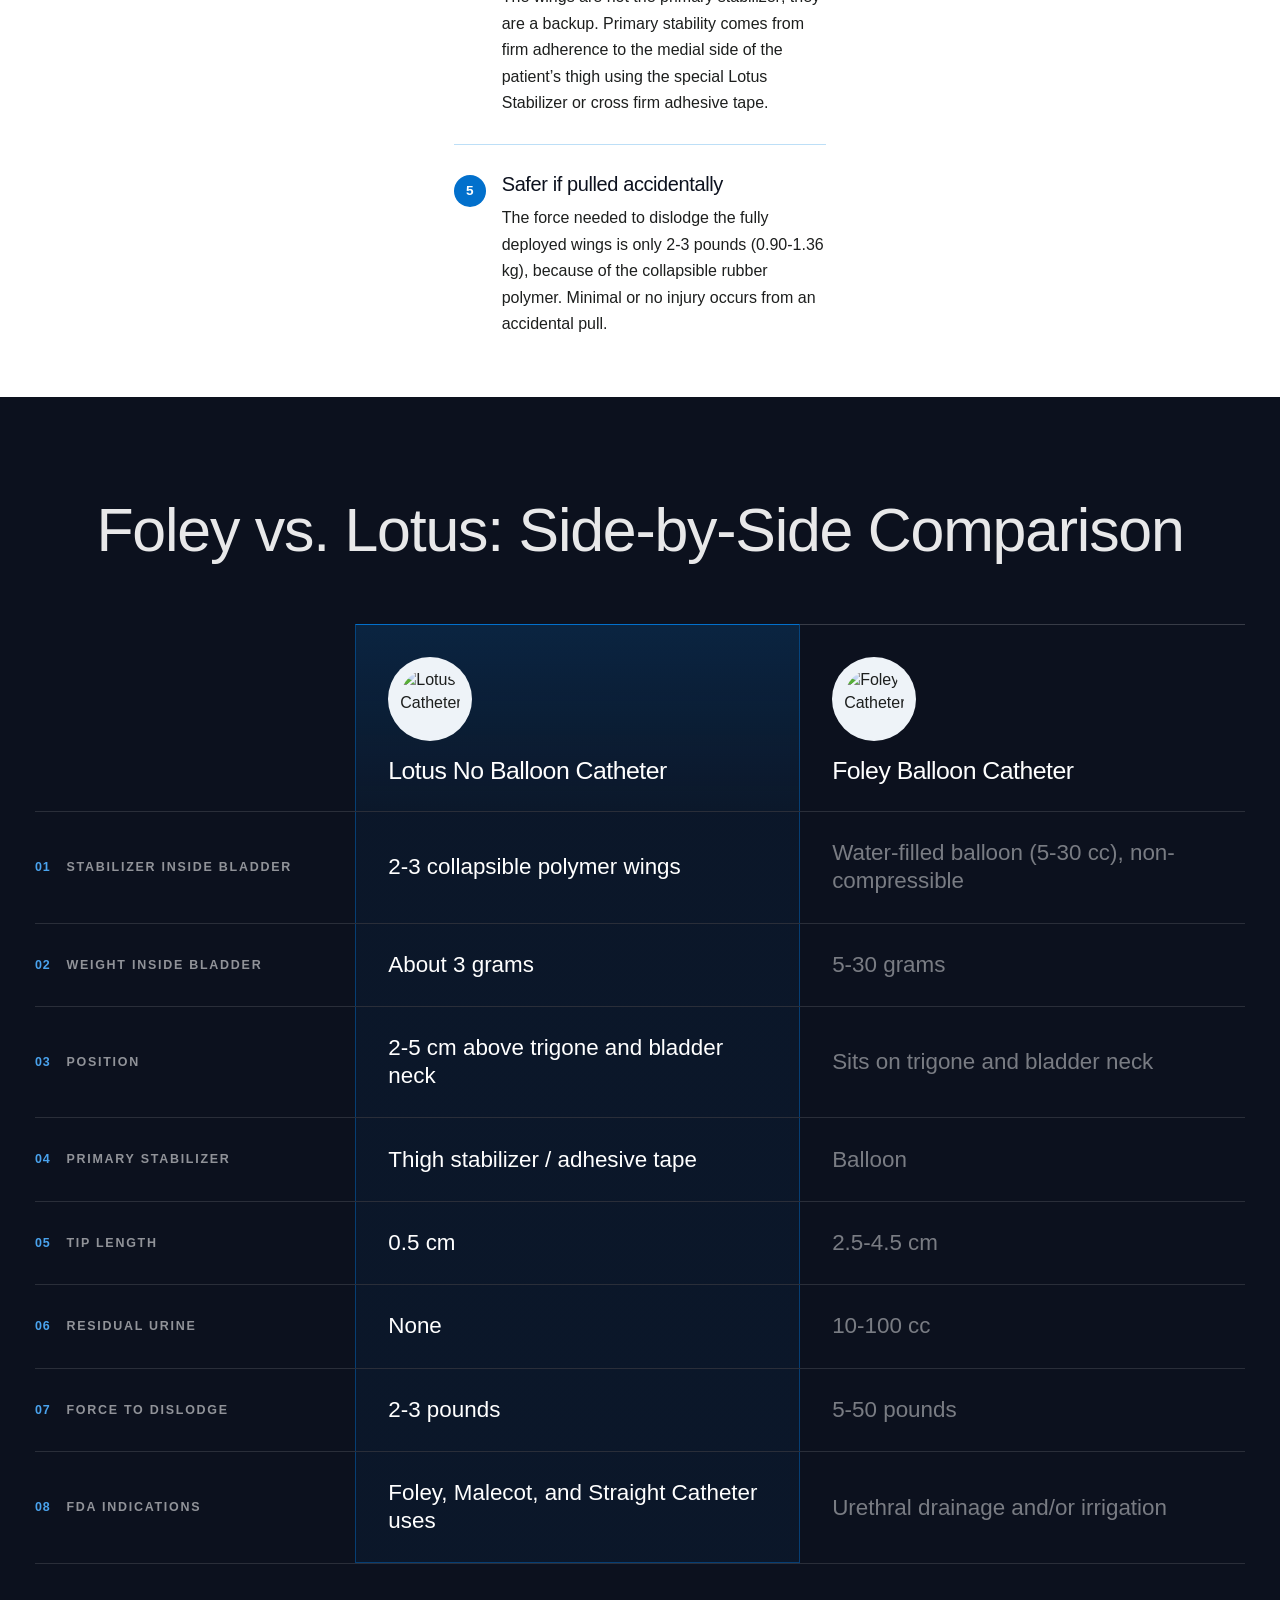
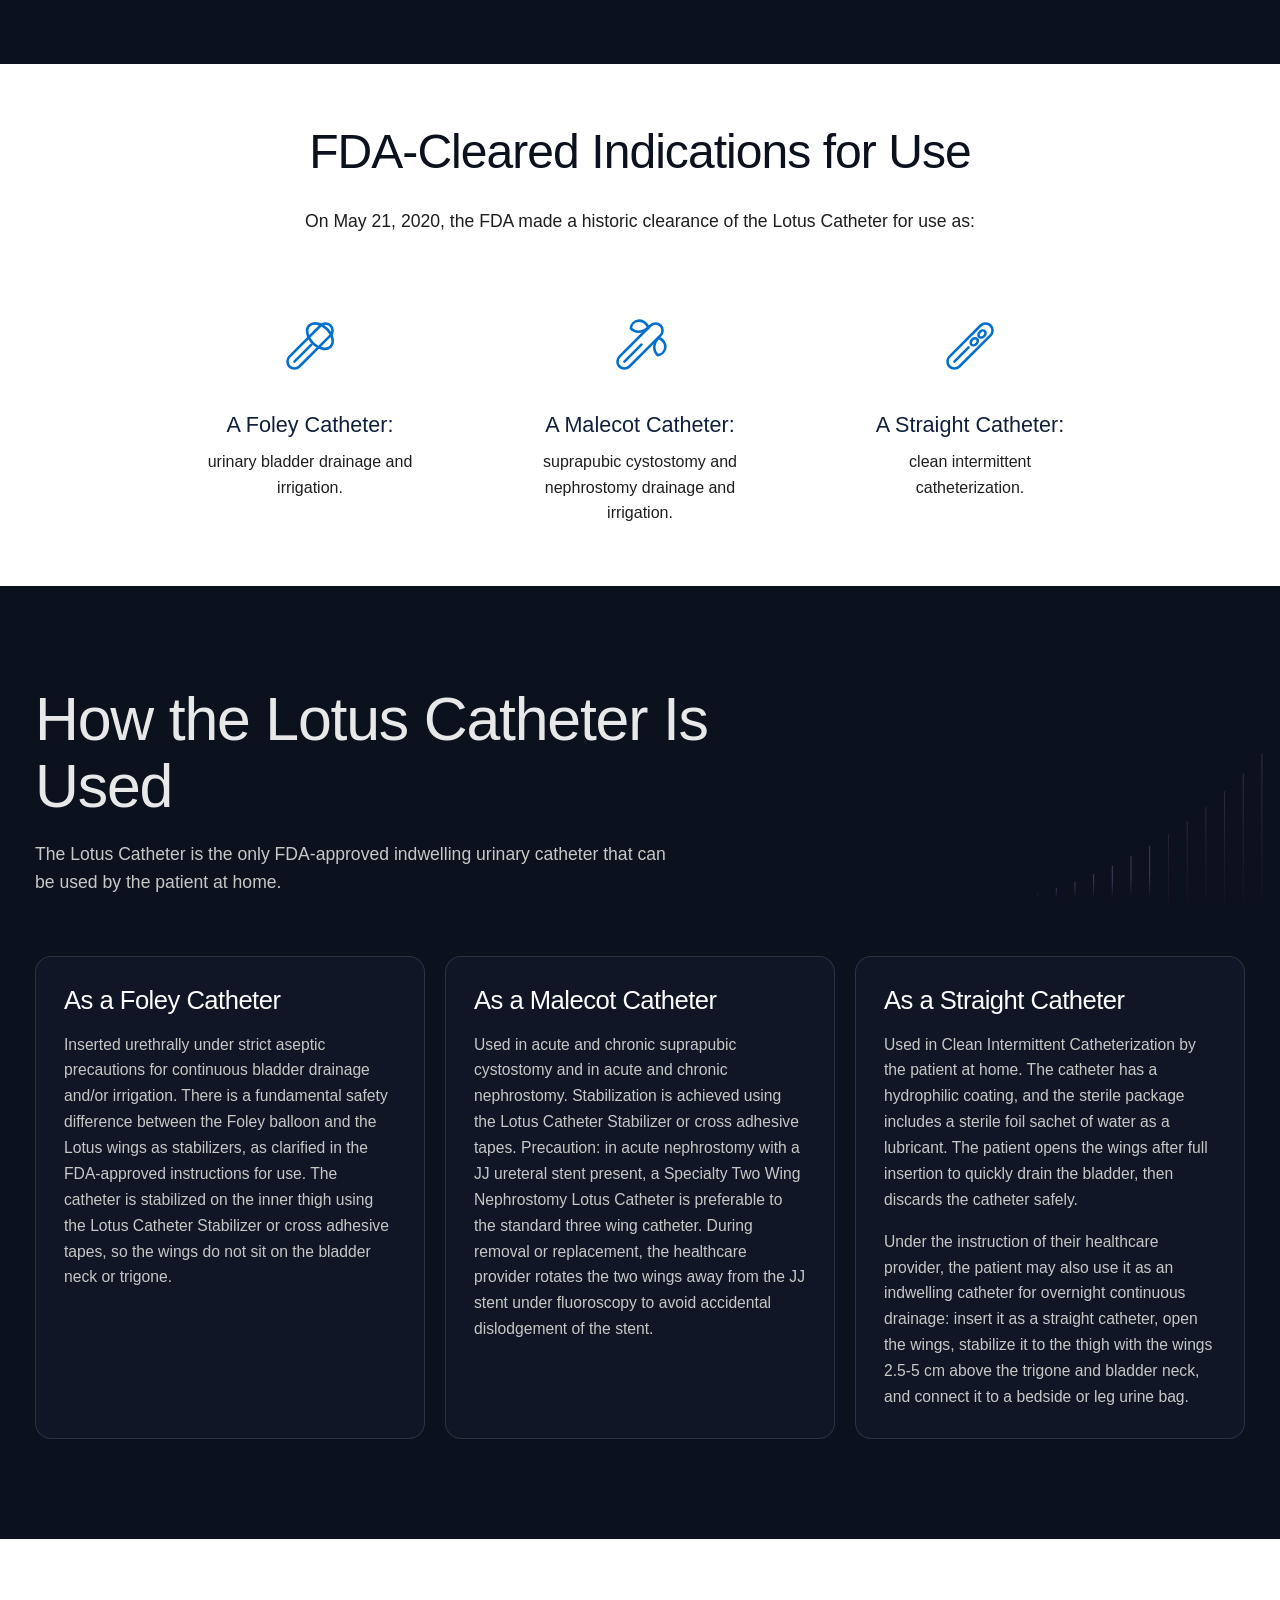
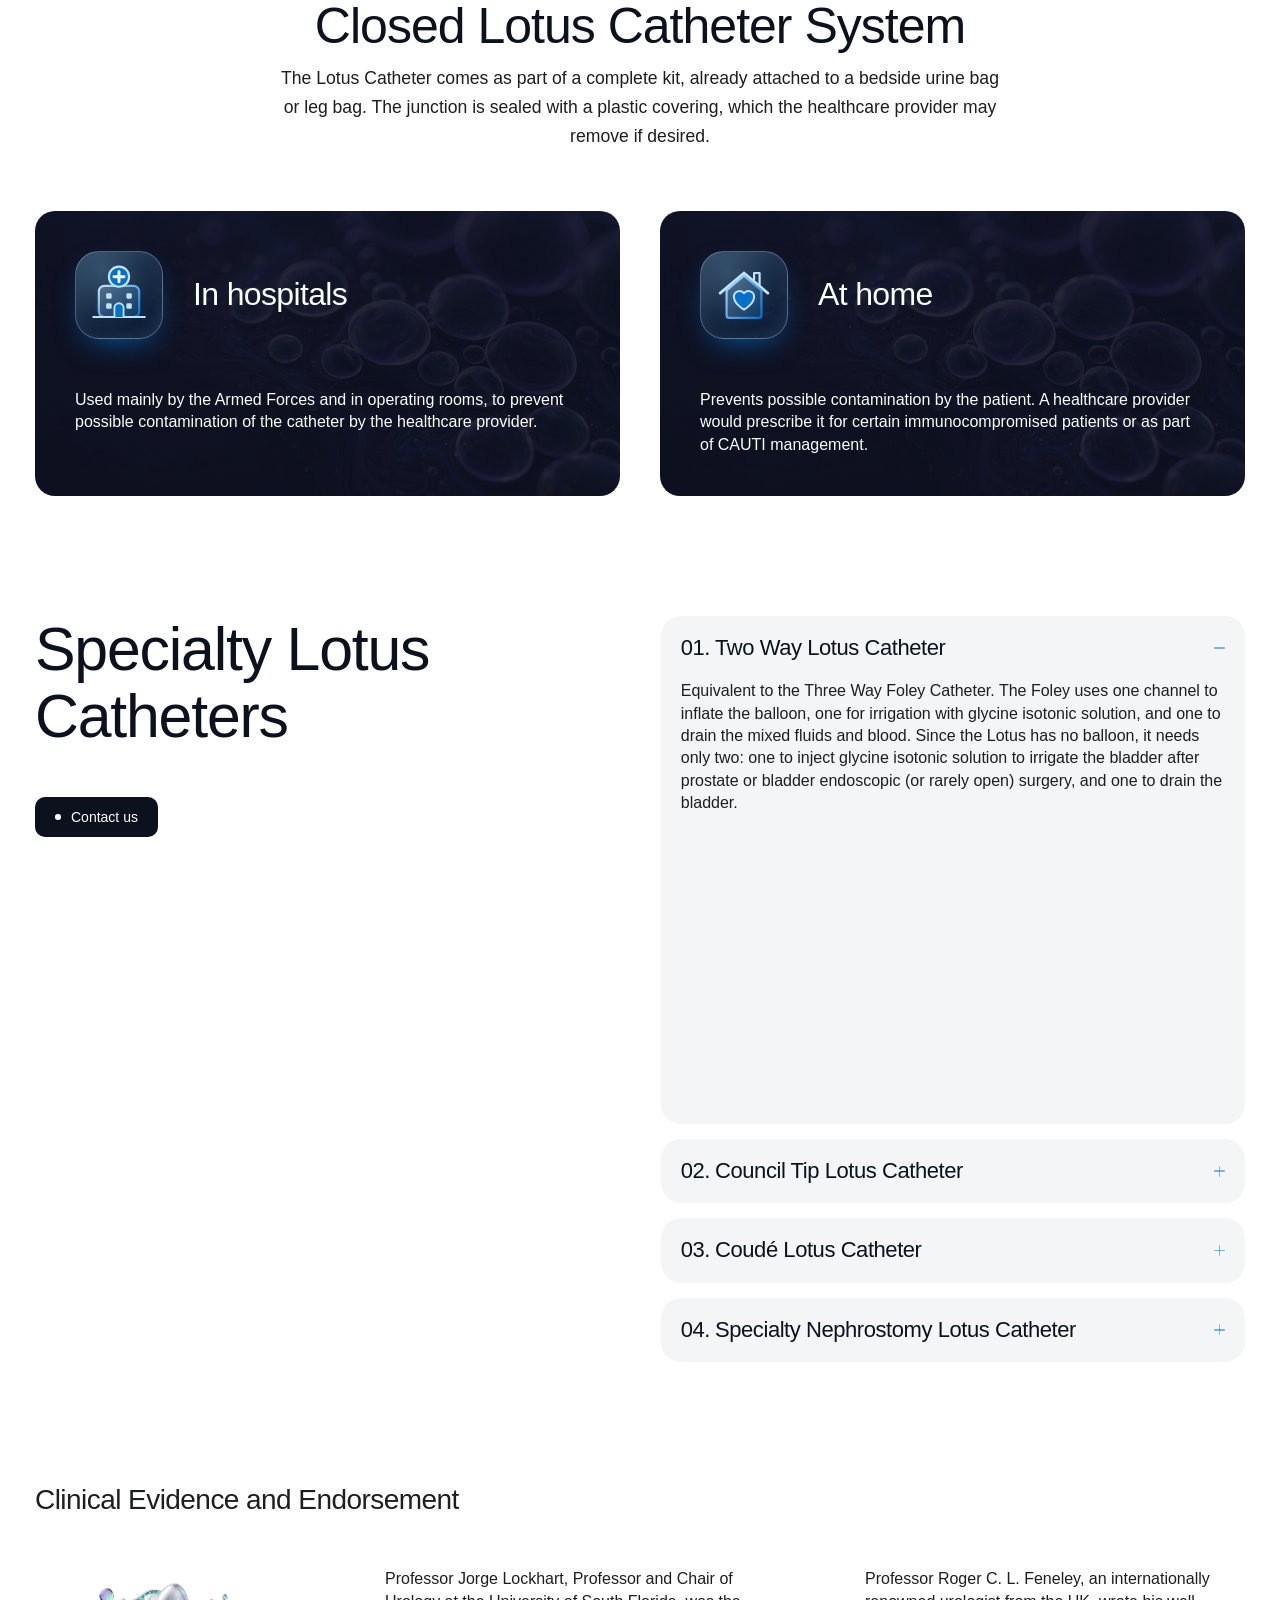
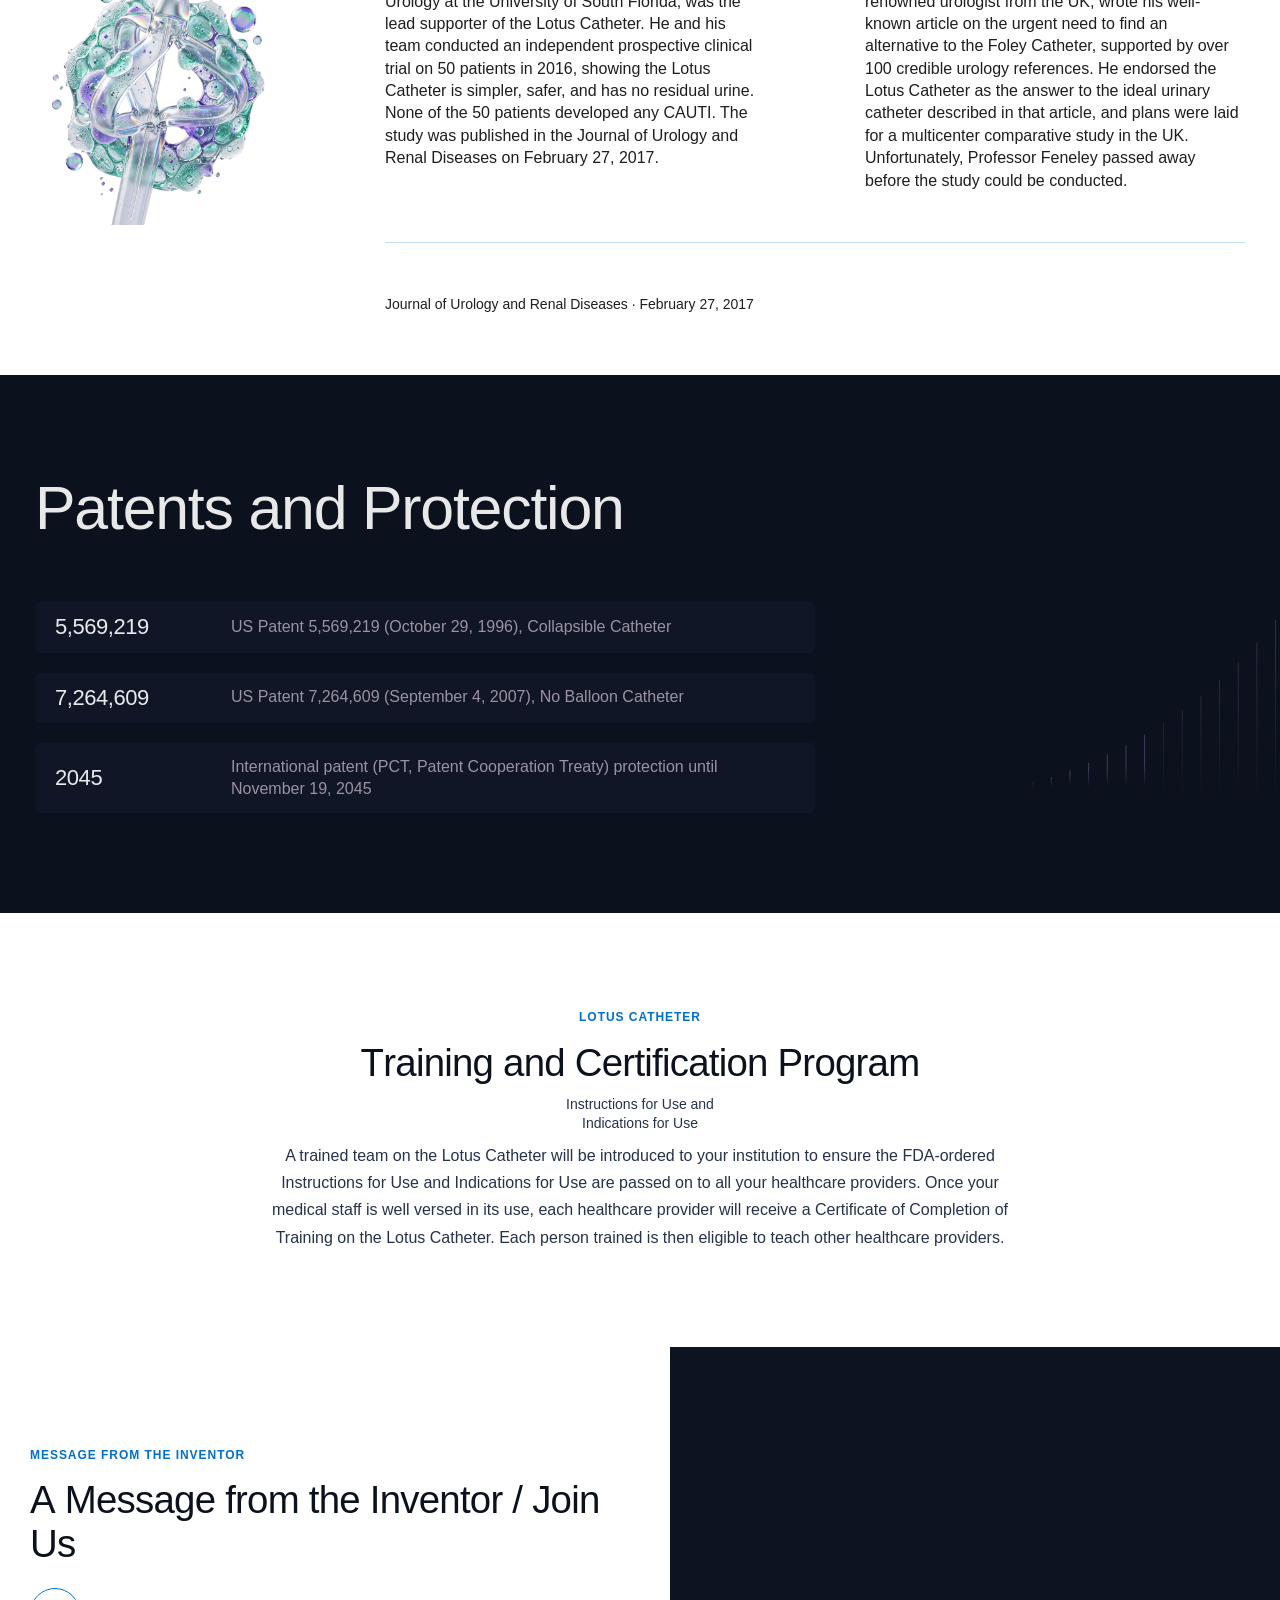
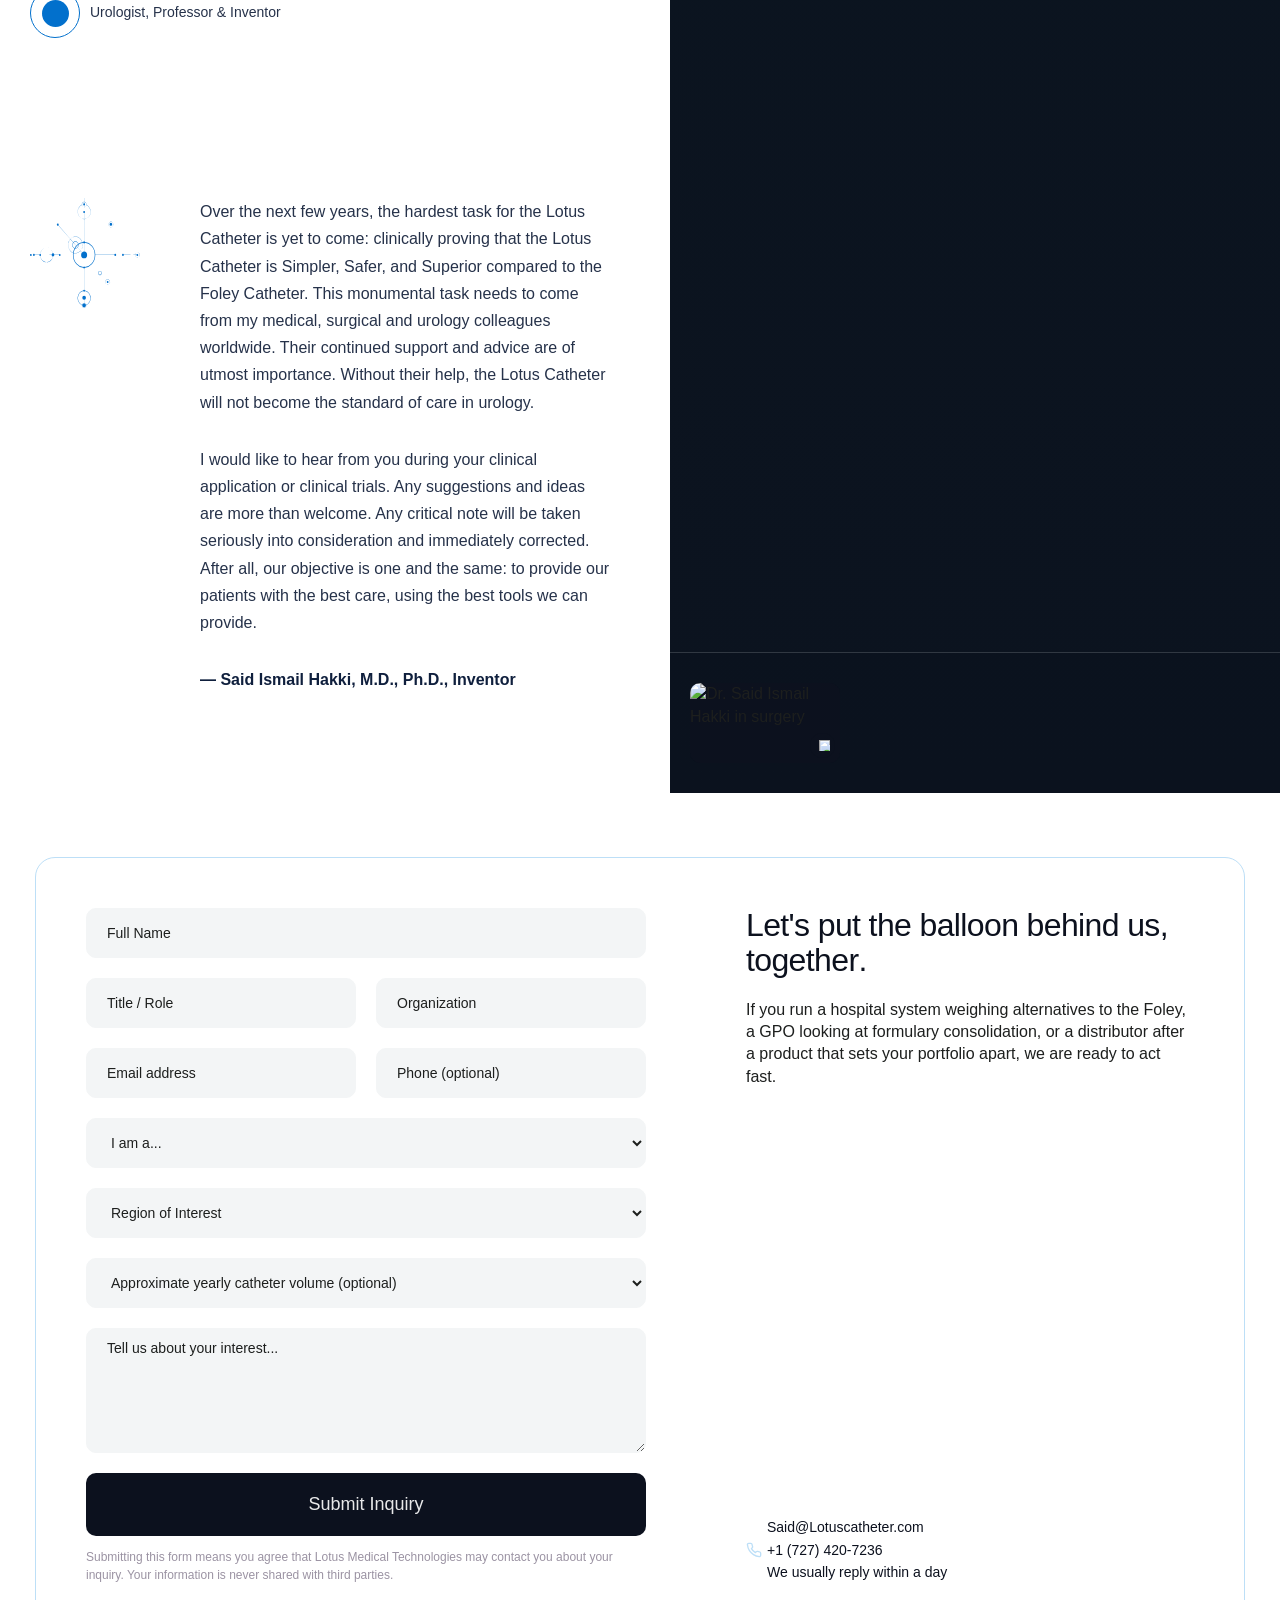
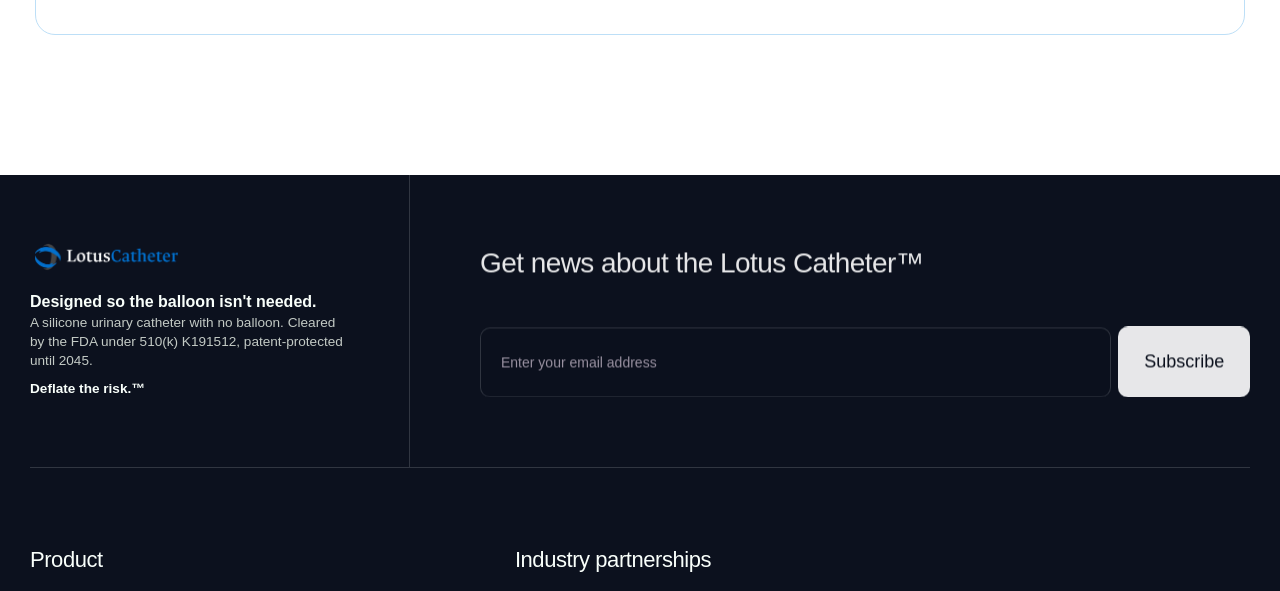
==== commit 8a4b7805: "Rename Specifications to Technical specifications Co-Authored-By: Claude Sonnet 5 <noreply@anthropic" ====
--- a/index.html
+++ b/index.html
@@ -994,7 +994,7 @@
 							>
 							<a
 								class="nav-link w-nav-link"
-								>Specifications</a
+								>Technical specifications</a
 							>
 						</nav>
 						<div class="nav-button-wrap">
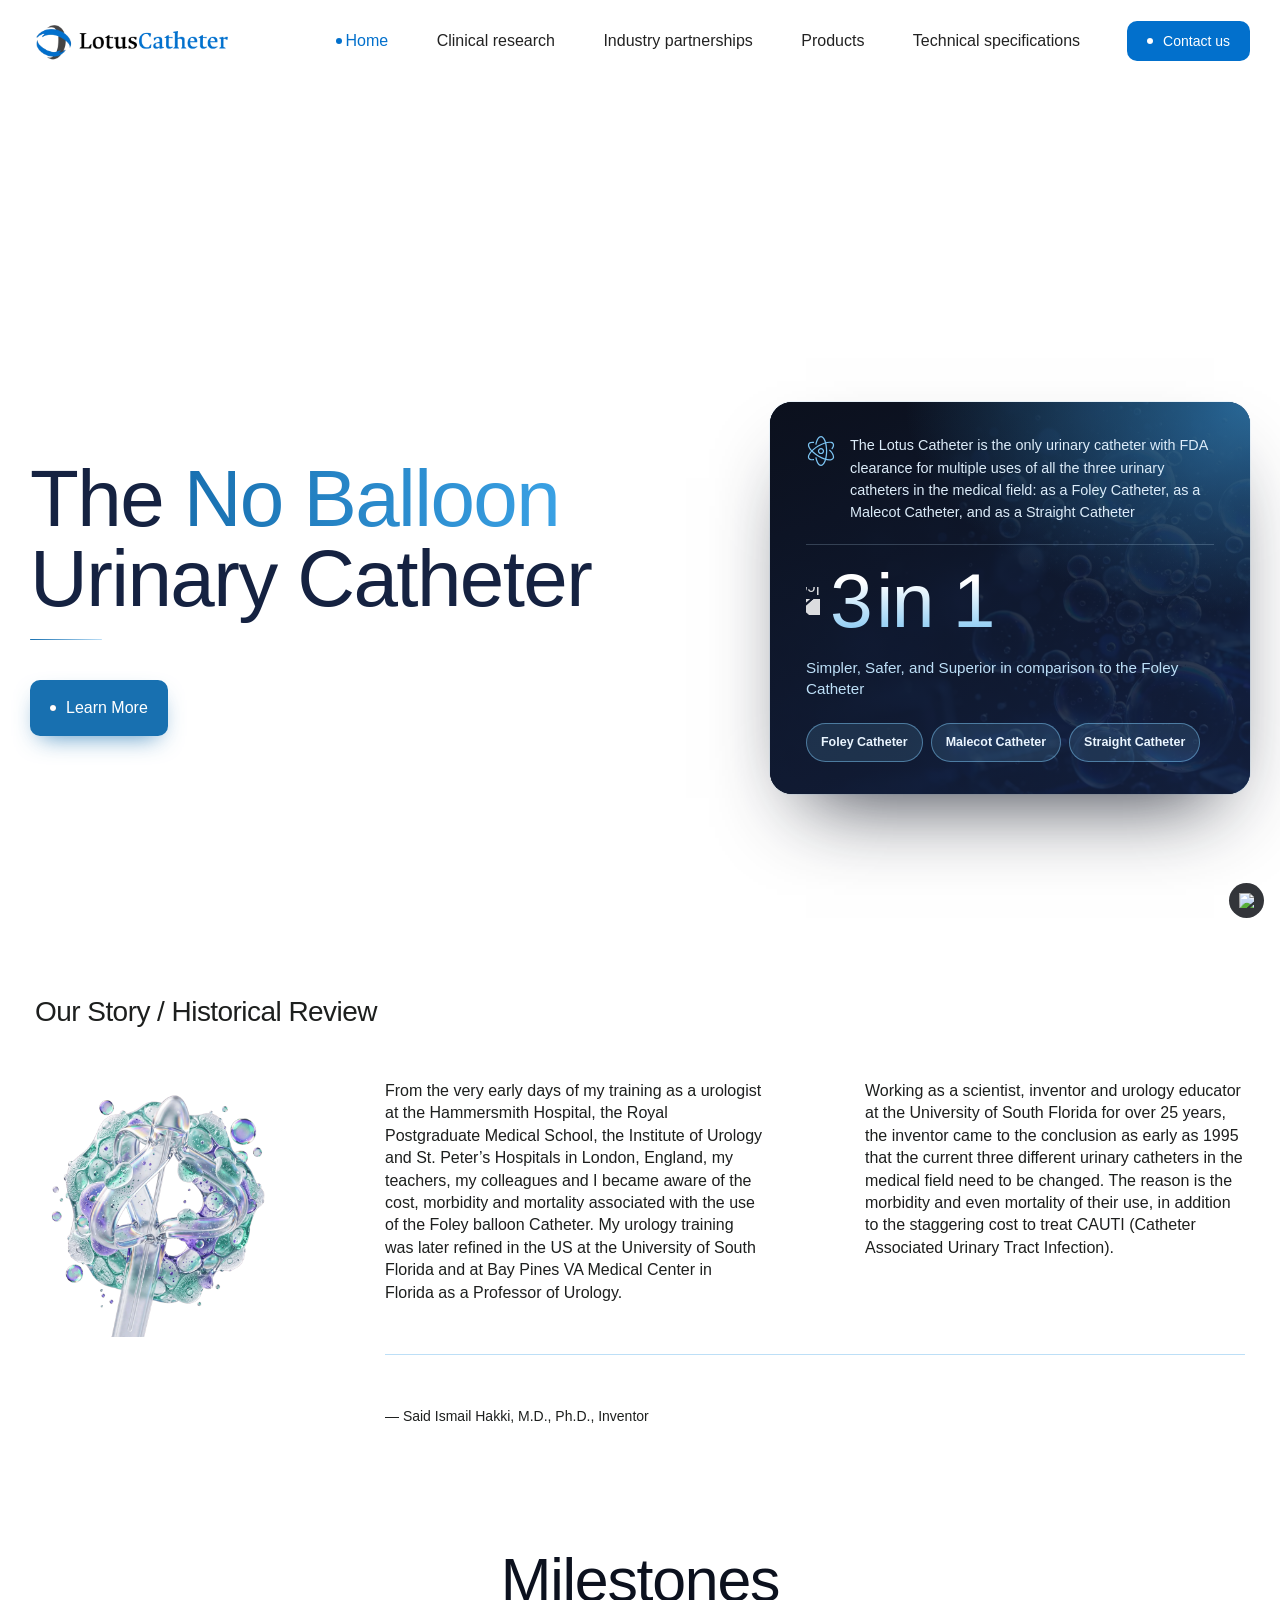
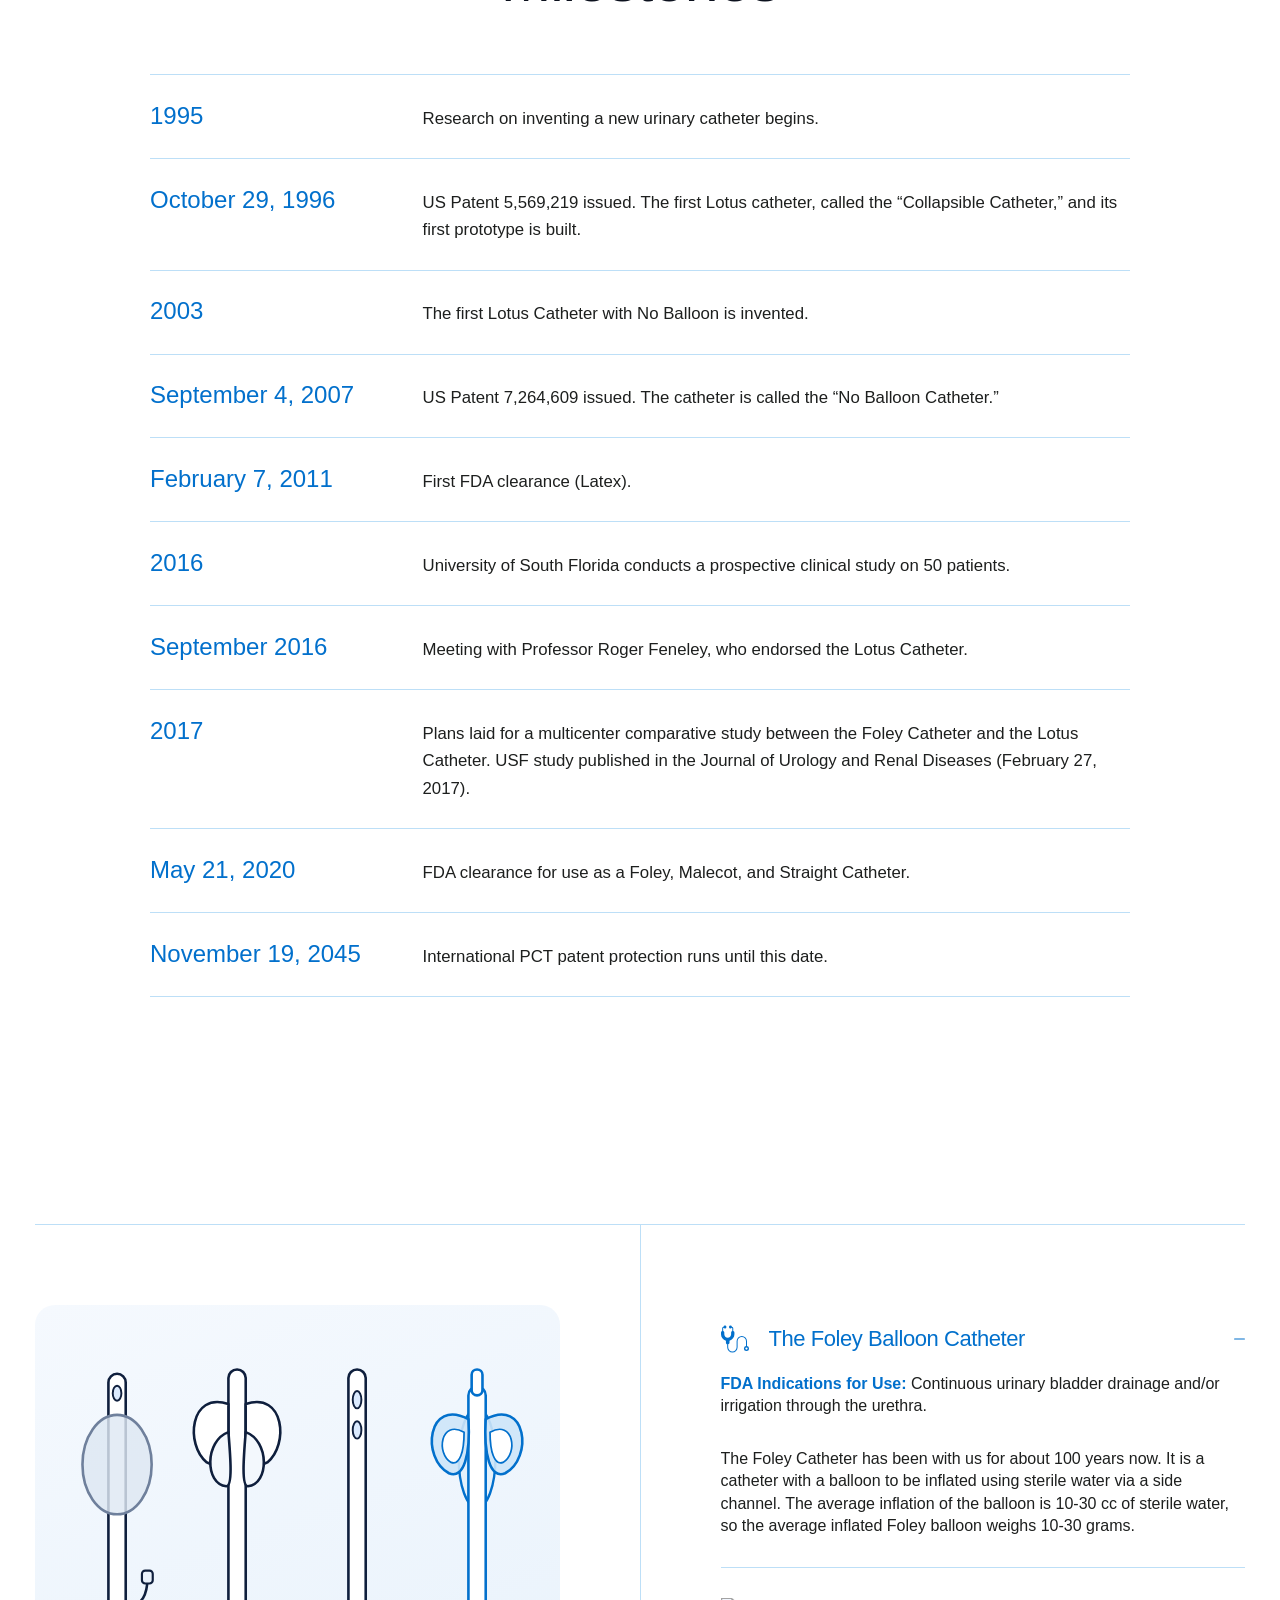
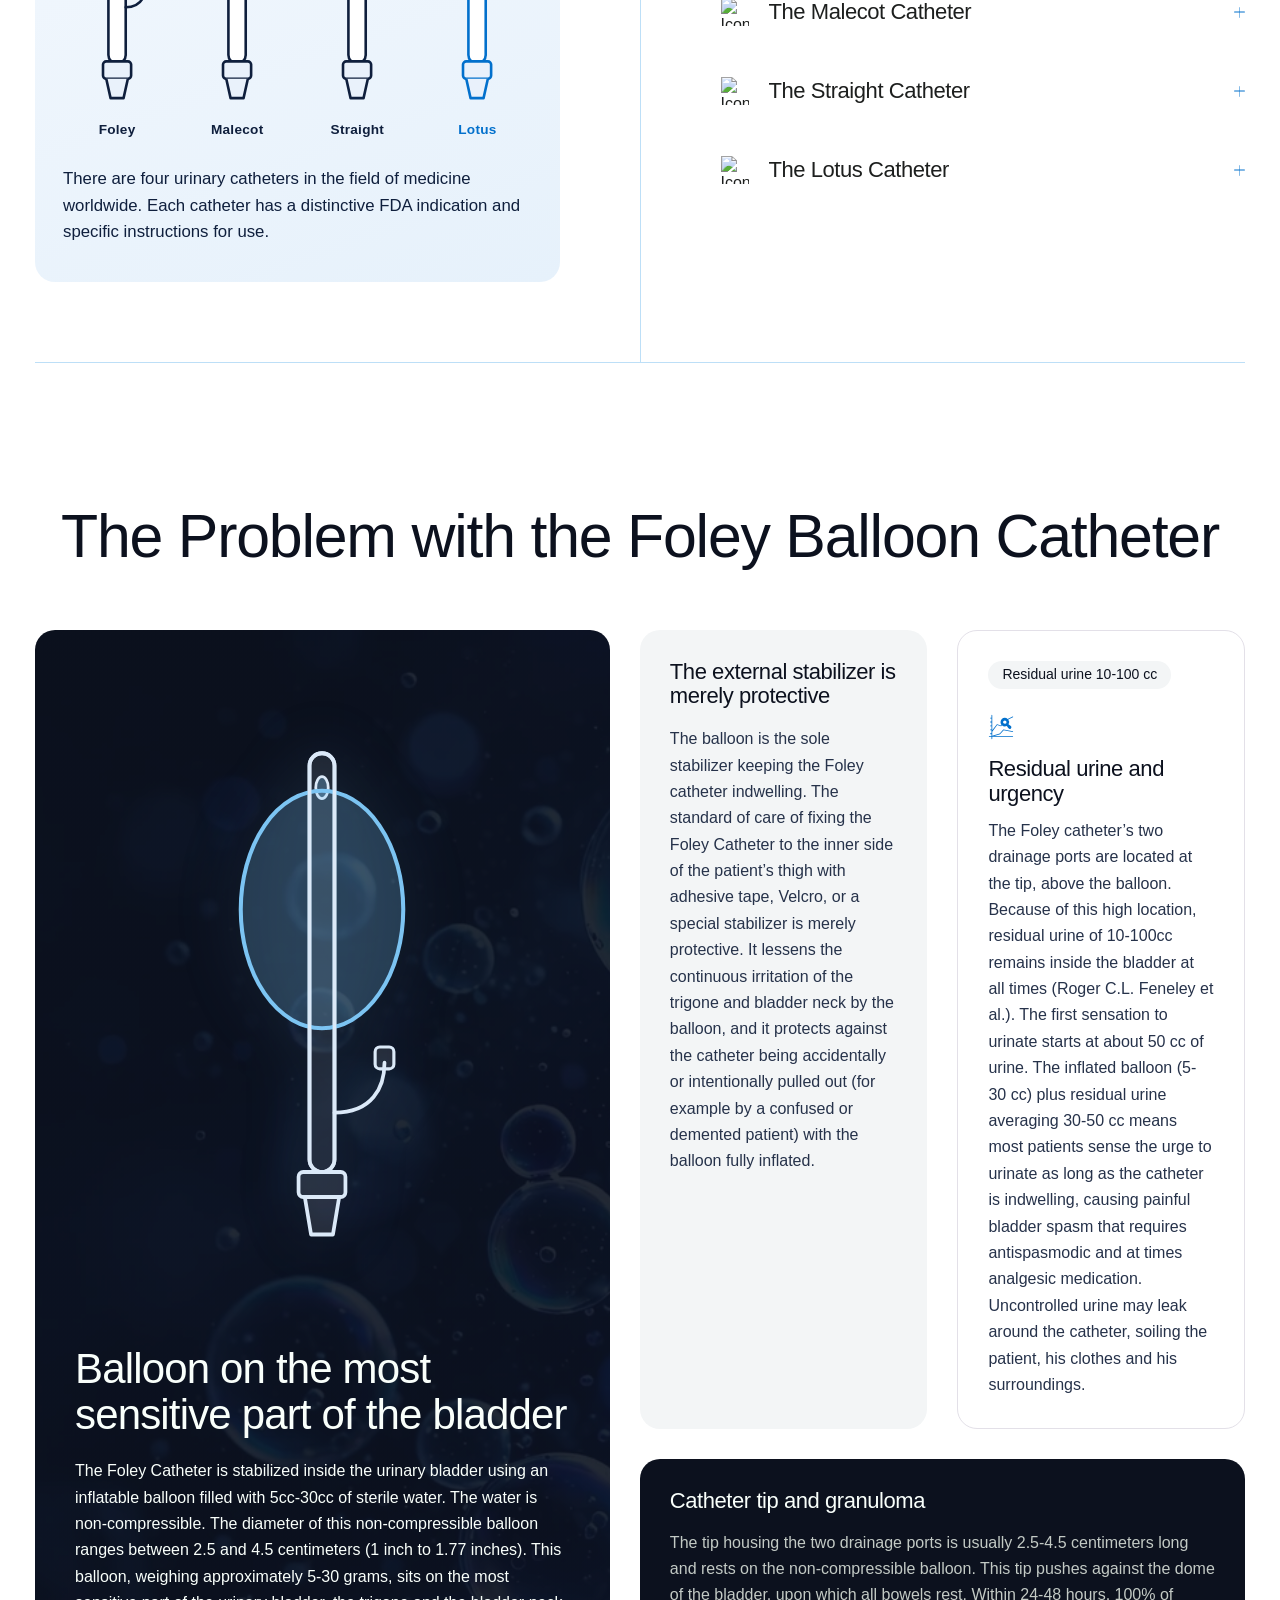
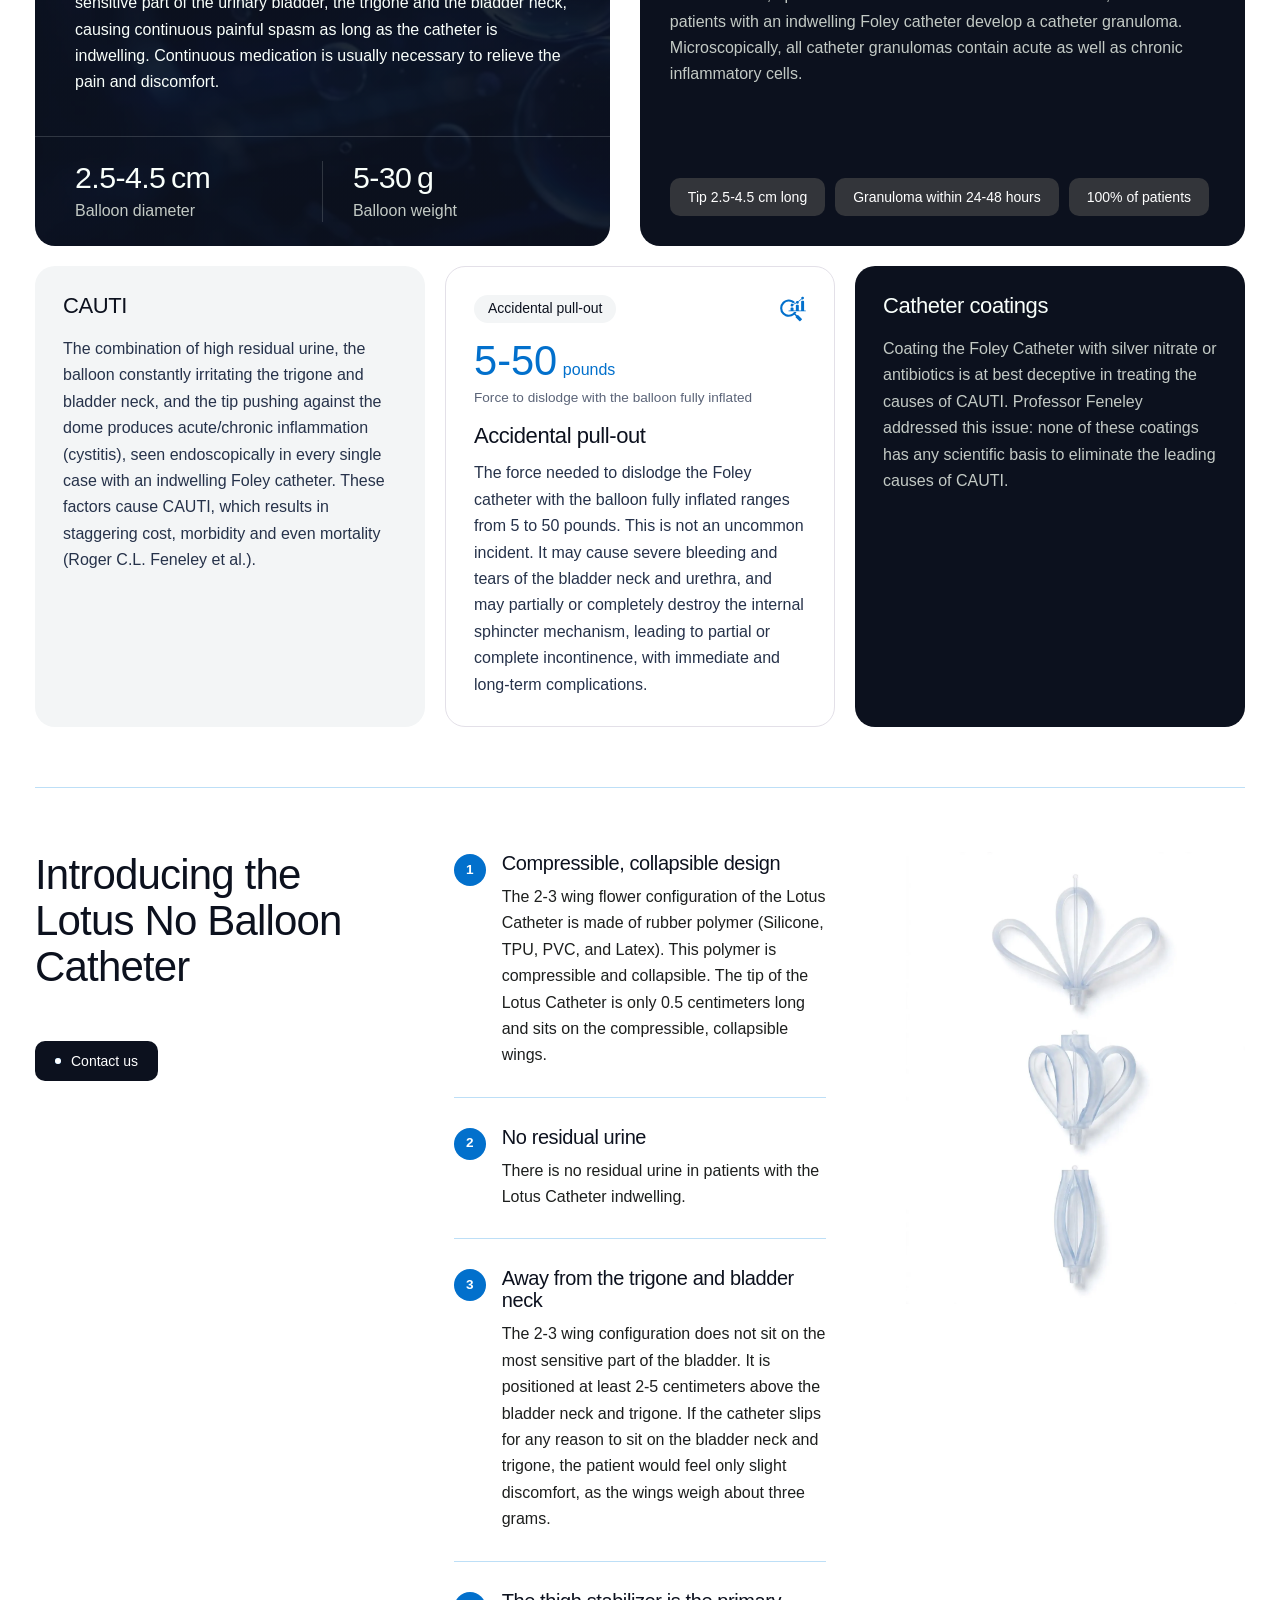
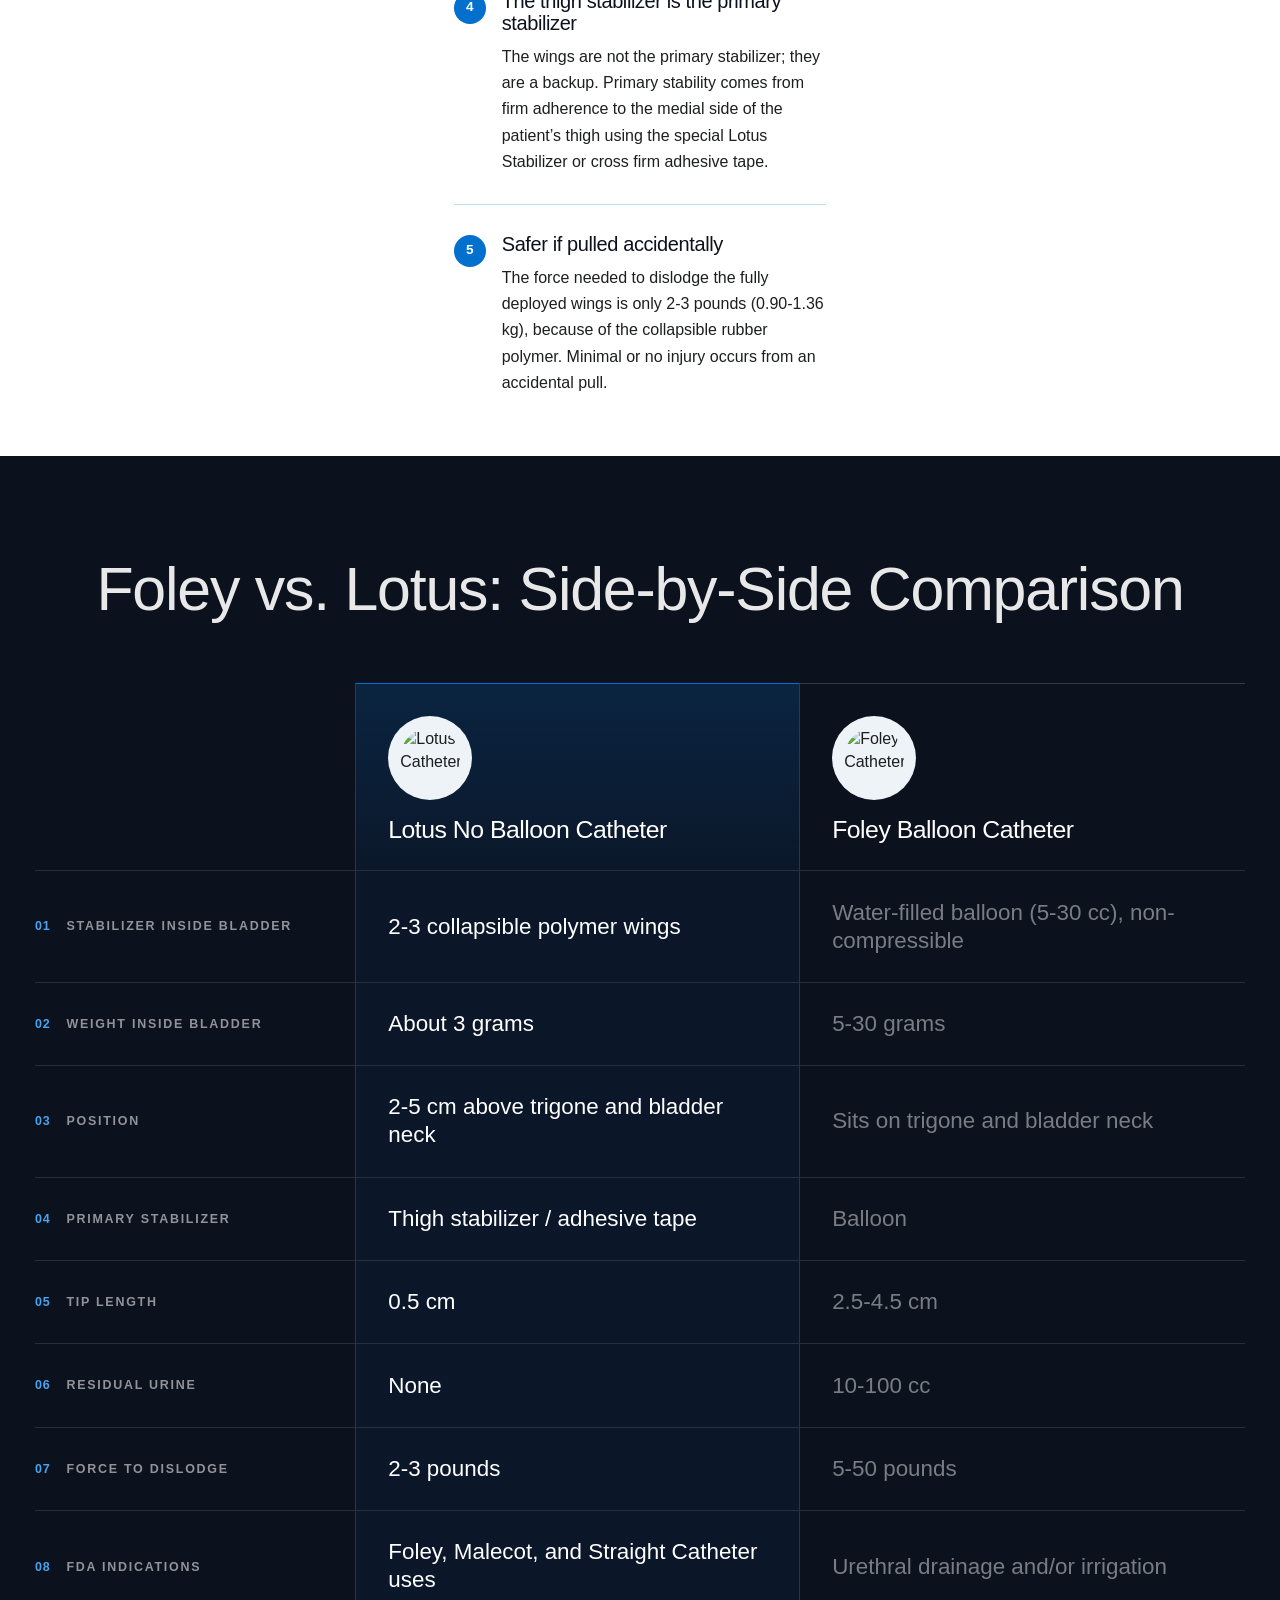
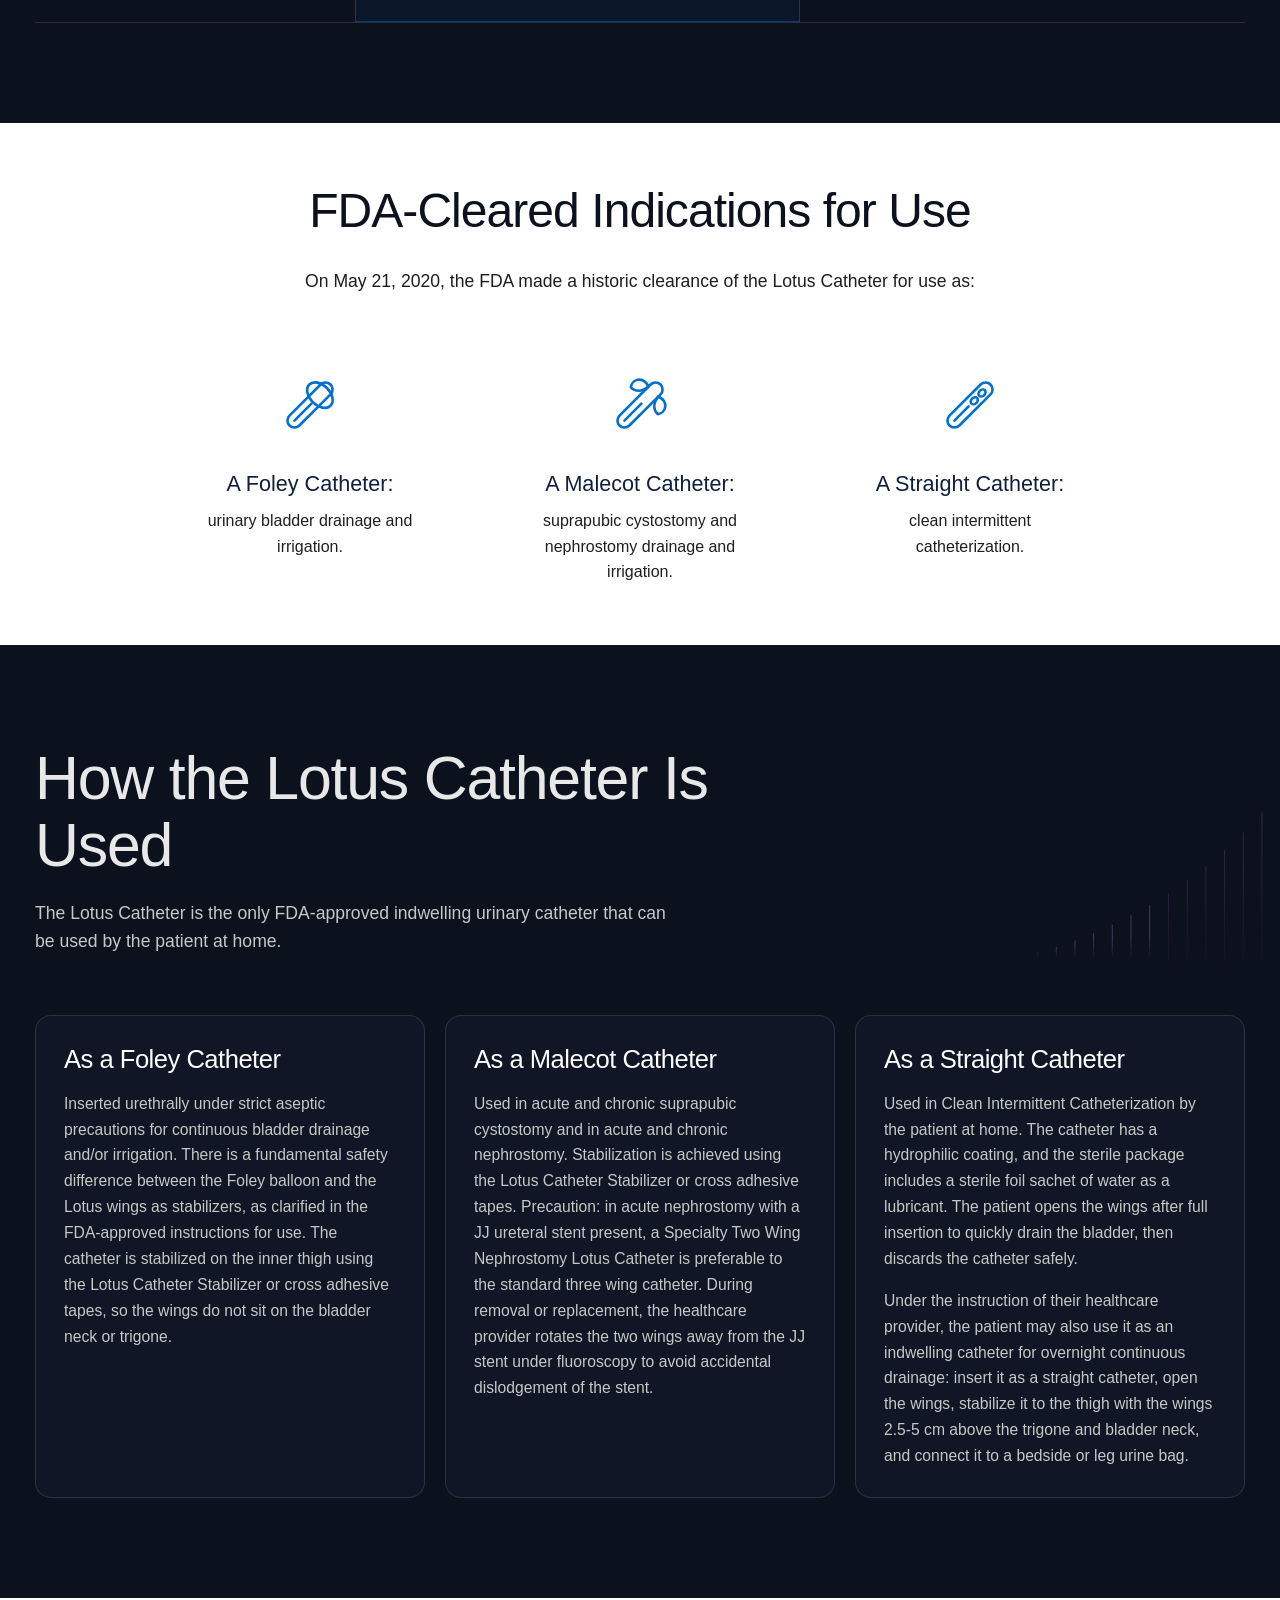
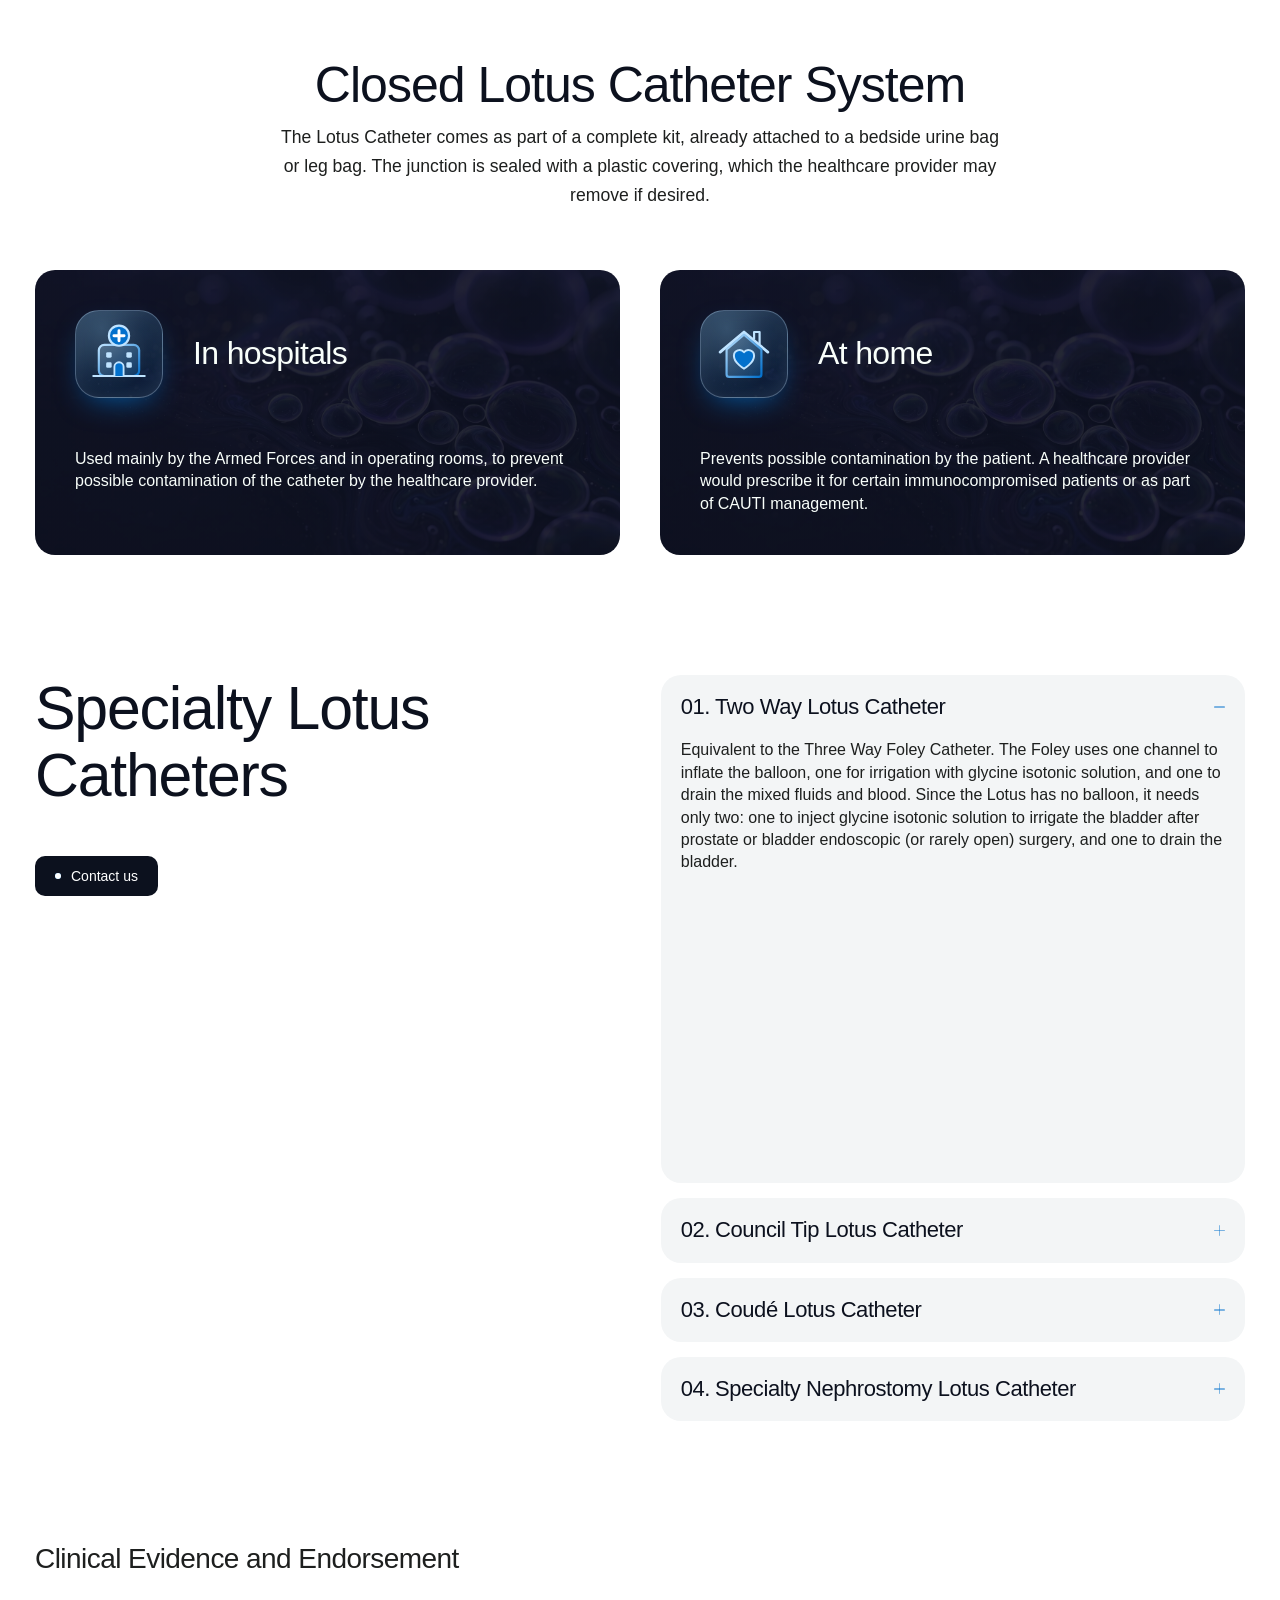
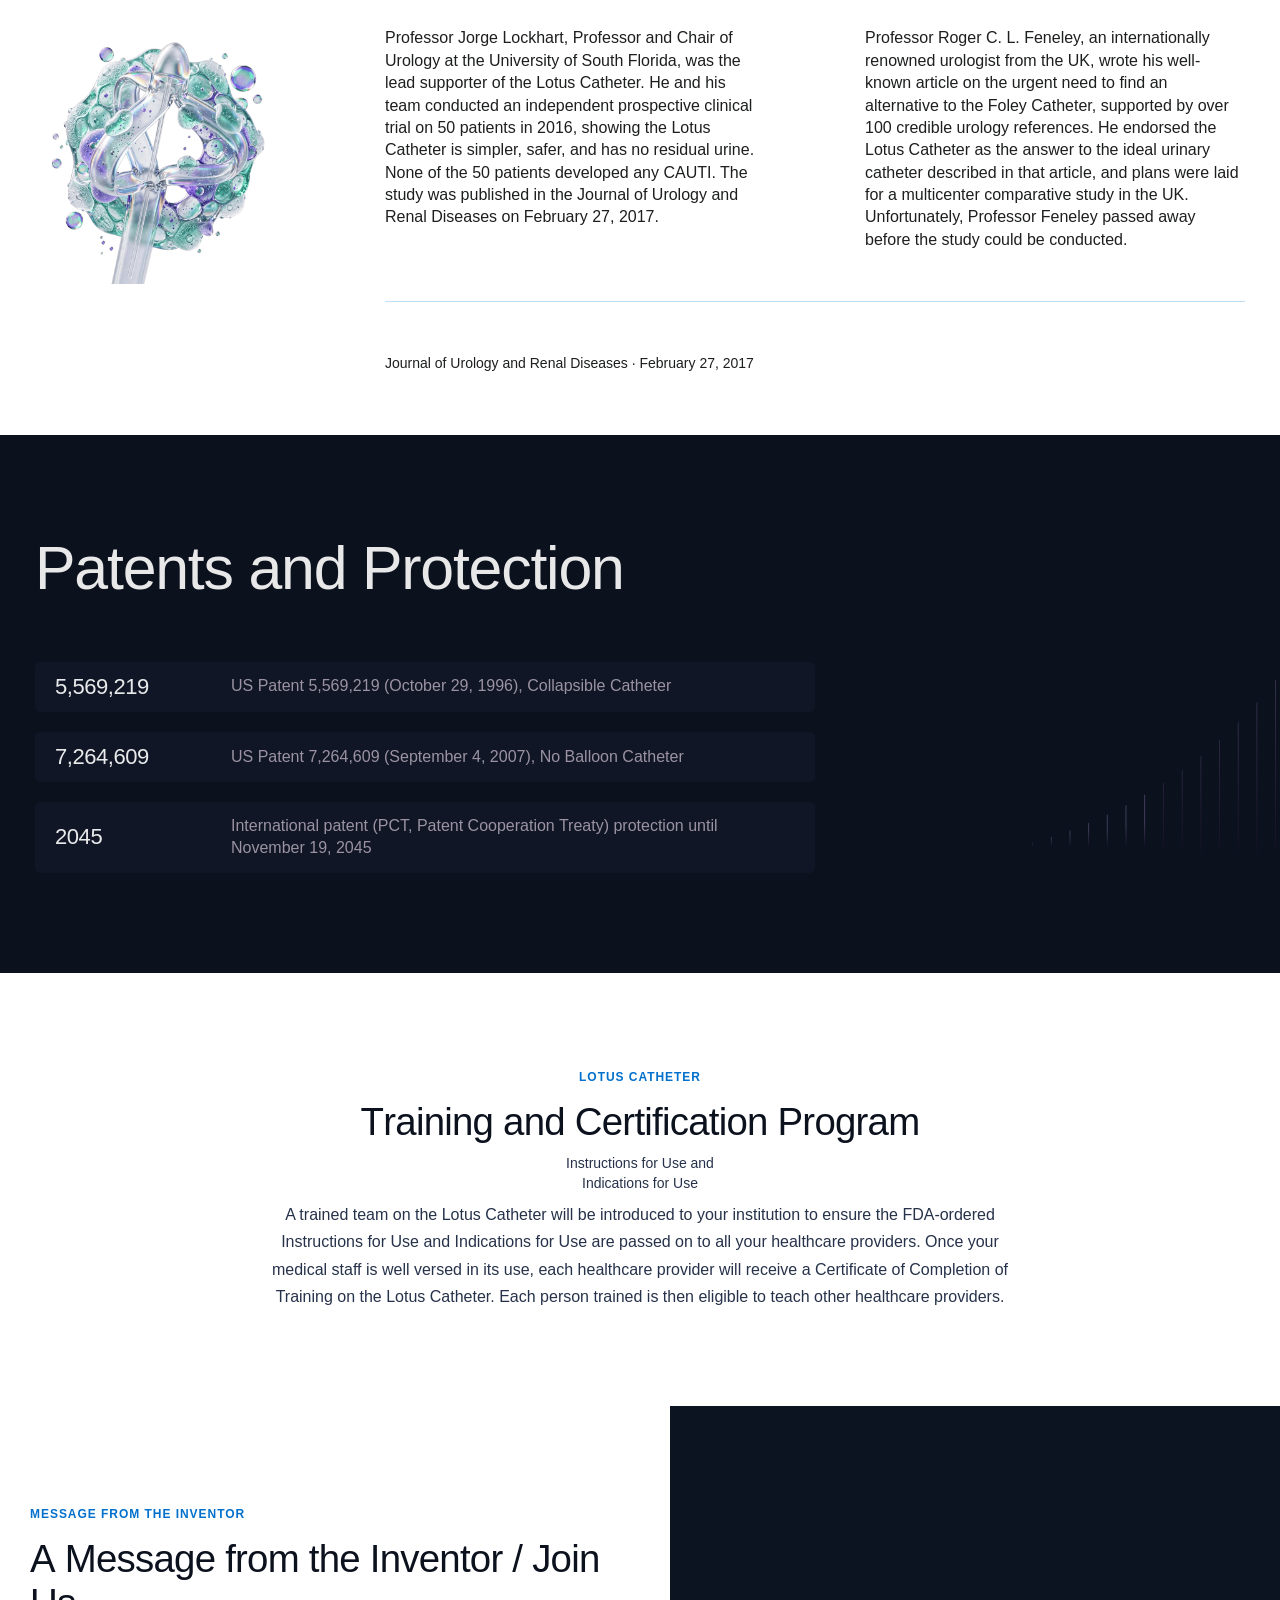
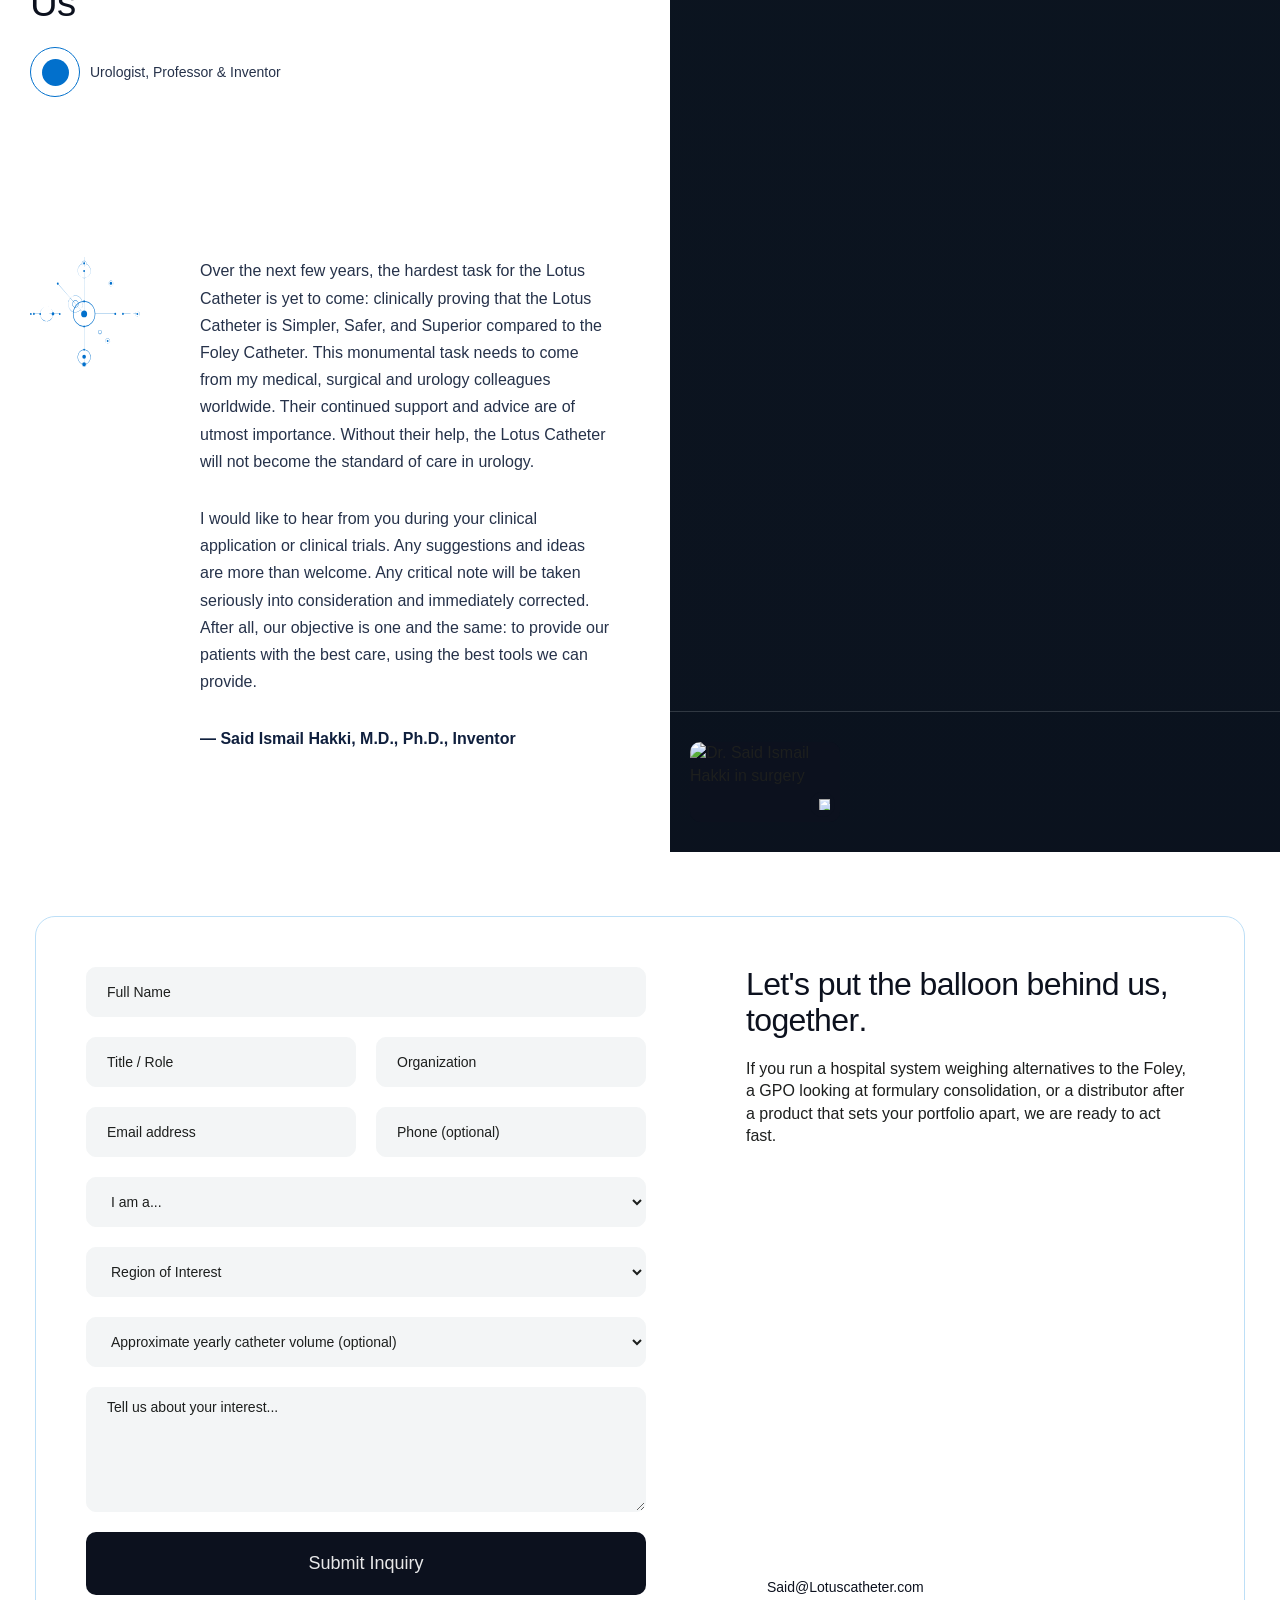
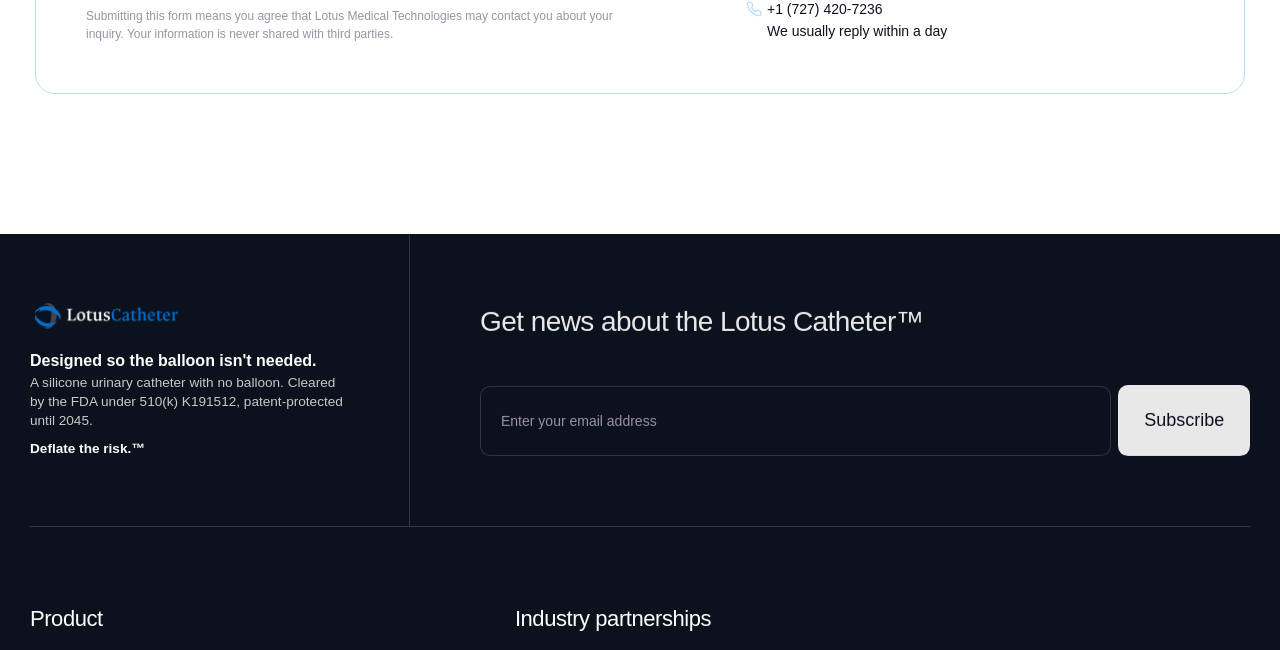
==== commit f327aab0: "Restore previous hero design Co-Authored-By: Claude Sonnet 5 <noreply@anthropic.com>" ====
--- a/index.html
+++ b/index.html
@@ -1016,351 +1016,257 @@
 			</div>
 		</div>
 		<section
-			class="lc-hero2"
+			class="hero-section"
 			id="component">
 			<style>
-				.lc-hero2 {
-					background: #fff;
-					padding: 6rem 0;
-					overflow: hidden;
-				}
-				.lc-hero2 .lc-h-grid {
-					display: grid;
-					grid-template-columns: minmax(0, 1fr) minmax(0, 1.15fr) minmax(0, 0.6fr);
-					gap: 3rem;
-					align-items: stretch;
-				}
-				.lc-hero2 .lc-h-media {
-					position: relative;
-					border-radius: 20px;
-					overflow: hidden;
-					background: #f3f6fb;
-					min-height: 600px;
-				}
-				.lc-hero2 .lc-h-media img {
-					position: absolute;
-					inset: 0;
-					width: 100%;
-					height: 100%;
-					object-fit: cover;
-					object-position: 50% 30%;
-				}
-				.lc-hero2 .lc-h-body {
-					display: flex;
-					flex-direction: column;
-					justify-content: space-between;
-					gap: 2rem;
-					padding: 0;
-				}
-				.lc-hero2 .lc-h-title {
-					color: #0f1f3d;
-					font-size: clamp(2.6rem, 5vw, 4.6rem);
-					line-height: 1.12;
-					margin: 0 0 1.75rem;
-				}
-				.lc-hero2 .lc-h-title em {
-					font-style: normal;
-					color: #0270cc;
-				}
-				.lc-hero2 .lc-h-text {
-					color: #26324a;
-					font-size: 1rem;
-					line-height: 1.6;
-					max-width: 500px;
-					margin: 0;
-				}
-				.lc-hero2 .lc-h-badge {
-					font-family: var(--_typography---font-family--heading);
-					font-weight: 400;
-					color: #0270cc;
-					font-size: clamp(2.6rem, 4.6vw, 4rem);
-					line-height: 1;
-					letter-spacing: -0.01em;
-				}
-				.lc-hero2 .lc-h-foot {
-					display: flex;
-					flex-direction: column;
-					gap: 1.75rem;
-				}
-				.lc-hero2 .lc-h-items {
-					display: grid;
-					grid-template-columns: repeat(3, minmax(0, 1fr));
-					gap: 1.5rem;
-				}
-				.lc-hero2 .lc-h-item {
-					display: flex;
-					flex-direction: column;
-					align-items: flex-start;
-					gap: 0.9rem;
-					color: #0f1f3d;
-					font-size: 1.05rem;
-					font-weight: 500;
-				}
-				.lc-hero2 .lc-h-icon {
+				.hero-section .hero-title { color: #152241; }
+				.hero-section .hero-title .hero-accent {
+					background: linear-gradient(90deg, #1870b0 0%, #3aa1e4 100%);
+					-webkit-background-clip: text;
+					background-clip: text;
+					-webkit-text-fill-color: transparent;
+					color: transparent;
+				}
+				.hero-section .hero-title::after {
+					content: "";
 					display: block;
-					width: 64px;
-					height: 64px;
-					background-color: #0270cc;
+					width: 72px;
+					height: 1px;
+					margin-top: 1.25rem;
+					border-radius: 4px;
+					background: linear-gradient(90deg, #1870b0, #bddff7);
+					animation: hero-bar 1.1s 0.4s ease-out both;
+				}
+				@keyframes hero-bar { from { width: 0; } to { width: 72px; } }
+				.hero-icon-mask {
+					display: inline-block;
+					flex-shrink: 0;
+					width: 34px;
+					height: 34px;
+					background-color: #1870b0;
 					-webkit-mask: var(--icon-url) center / contain no-repeat;
 					mask: var(--icon-url) center / contain no-repeat;
 				}
-				.lc-hero2 .lc-h-side img {
-					display: block;
-					width: 70%;
-					aspect-ratio: 2 / 3;
-					object-fit: cover;
-					border-radius: 20px;
-				}
-				.lc-hero2 .lc-h-side {
-					align-self: start;
-				}
-				.lc-hero2 .lc-h-media {
-					animation: lc-reveal 1.1s cubic-bezier(0.22, 1, 0.36, 1) 0.1s both;
-				}
-				.lc-hero2 .lc-h-media img {
-					animation: lc-zoom 1.8s cubic-bezier(0.22, 1, 0.36, 1) 0.1s both;
-				}
-				.lc-hero2 .lc-h-side img {
-					animation: lc-rise 1s cubic-bezier(0.22, 1, 0.36, 1) 0.45s both;
-					transition:
-						transform 0.5s ease,
-						box-shadow 0.5s ease;
-				}
-				.lc-hero2 .lc-h-media:hover img {
-					transform: scale(1.04);
-					transition: transform 0.8s ease;
-				}
-				.lc-hero2 .lc-h-side:hover img {
-					transform: translateY(-6px);
-					box-shadow: 0 24px 40px -22px rgba(2, 112, 204, 0.55);
-				}
-				@keyframes lc-reveal {
-					from {
-						clip-path: inset(0 0 100% 0 round 20px);
-						opacity: 0;
-					}
-					to {
-						clip-path: inset(0 0 0 0 round 20px);
-						opacity: 1;
-					}
-				}
-				@keyframes lc-zoom {
-					from {
-						transform: scale(1.18);
-					}
-					to {
-						transform: scale(1);
-					}
-				}
-				@keyframes lc-rise {
-					from {
-						opacity: 0;
-						transform: translateY(40px) scale(0.96);
-					}
-					to {
-						opacity: 1;
-						transform: none;
-					}
-				}
-				@media (prefers-reduced-motion: reduce) {
-					.lc-hero2 .lc-h-media,
-					.lc-hero2 .lc-h-media img,
-					.lc-hero2 .lc-h-side img {
-						animation: none;
-					}
-				}
-				.lc-hero2 .lc-w {
-					display: inline-block;
-					white-space: nowrap;
-				}
-				.lc-hero2 .lc-c {
-					display: inline-block;
-					opacity: 0;
-					transform: translateY(0.35em);
-					filter: blur(4px);
-					animation: lc-char 0.7s cubic-bezier(0.22, 1, 0.36, 1) forwards;
-					animation-delay: calc(var(--d, 0s) + var(--i) * var(--step, 30ms));
-				}
-				@keyframes lc-char {
-					to {
-						opacity: 1;
-						transform: none;
-						filter: blur(0);
-					}
-				}
-				.lc-hero2 .lc-h-text {
-					animation: lc-fade 1.1s ease 1.3s both;
-				}
-				.lc-hero2 .lc-h-item span:last-child {
-					animation: lc-fade 0.9s ease both;
-				}
-				.lc-hero2 .lc-h-item:nth-child(1) span:last-child {
-					animation-delay: 2.4s;
-				}
-				.lc-hero2 .lc-h-item:nth-child(2) span:last-child {
-					animation-delay: 2.7s;
-				}
-				.lc-hero2 .lc-h-item:nth-child(3) span:last-child {
-					animation-delay: 3s;
-				}
-				@keyframes lc-fade {
-					from {
-						opacity: 0;
-					}
-					to {
-						opacity: 1;
-					}
-				}
-				@media (prefers-reduced-motion: reduce) {
-					.lc-hero2 .lc-h-text,
-					.lc-hero2 .lc-h-item span:last-child {
-						animation: none;
-					}
-				}
-				@media (prefers-reduced-motion: reduce) {
-					.lc-hero2 .lc-c {
-						animation: none;
-						opacity: 1;
-						transform: none;
-						filter: none;
-					}
-				}
-				@media (max-width: 991px) {
-					.lc-hero2 .lc-h-grid {
-						grid-template-columns: 1fr;
-						gap: 2rem;
-					}
-					.lc-hero2 .lc-h-media {
-						min-height: 380px;
-					}
-					.lc-hero2 {
-						padding: 2.5rem 0;
-					}
-					.lc-hero2 .lc-h-side img {
-						aspect-ratio: 16 / 10;
-					}
-				}
-				@media (max-width: 479px) {
-					.lc-hero2 {
-						padding: 1.5rem 0 3rem;
-					}
-					.lc-hero2 .lc-h-items {
-						grid-template-columns: 1fr;
-					}
-					.lc-hero2 .lc-h-item {
-						flex-direction: row;
-						align-items: center;
-					}
-					.lc-hero2 .lc-h-icon {
-						width: 30px;
-						height: 30px;
-					}
-				}
+				.hero-section .grid-hero-right {
+					border-radius: 22px;
+					box-shadow: 0 40px 80px -36px rgba(12, 17, 30, 0.85), 0 0 0 1px rgba(189, 223, 247, 0.28);
+					transition: translate 0.35s ease, box-shadow 0.35s ease;
+				}
+				.hero-section .grid-hero-right:hover {
+					translate: 0 -5px;
+					box-shadow: 0 46px 90px -34px rgba(12, 17, 30, 0.9), 0 0 0 1px rgba(189, 223, 247, 0.5);
+				}
+				.hero-section .hero-item-one {
+					justify-content: flex-start;
+					gap: 1.1rem;
+					padding: 2rem 2.25rem;
+					background-image:
+						radial-gradient(120% 90% at 100% 0%, rgba(58, 161, 228, 0.55) 0%, rgba(58, 161, 228, 0) 60%),
+						linear-gradient(160deg, rgba(12, 17, 30, 0.95) 0%, rgba(21, 34, 65, 0.86) 100%),
+						url(assets/Images/iridescent_oil_bubbles.webp);
+					background-position: 0 0, 0 0, 50%;
+					background-repeat: no-repeat;
+					background-size: auto, auto, cover;
+				}
+				.hero-note {
+					display: flex;
+					align-items: flex-start;
+					gap: 14px;
+					padding-bottom: 1.25rem;
+					border-bottom: 1px solid rgba(189, 223, 247, 0.22);
+				}
+				.hero-note p { margin: 0; color: #dcecf9; font-size: 0.9rem; line-height: 1.55; }
+				.hero-note .hero-icon-mask { background-color: #7cc4f2; width: 30px; height: 30px; margin-top: 2px; }
+				.hero-section .hero-counter .counter-count-wrap h2 {
+					font-size: clamp(3.4rem, 6vw, 5.2rem);
+					line-height: 1;
+					background: linear-gradient(180deg, #ffffff 25%, #7cc4f2 100%);
+					-webkit-background-clip: text;
+					background-clip: text;
+					-webkit-text-fill-color: transparent;
+					color: transparent;
+				}
+				.hero-section .hero-counter .arrow-icon { filter: brightness(0) invert(1); opacity: 0.85; }
+				.hero-section .hero-counter-description { color: #bddff7; font-size: 0.95rem; }
+				.hero-pills { display: flex; flex-wrap: wrap; gap: 8px; margin-top: 0.4rem; }
+				.hero-pills span {
+					padding: 7px 14px;
+					border-radius: 999px;
+					font-size: 0.78rem;
+					font-weight: 600;
+					color: #eaf5ff;
+					background: rgba(124, 196, 242, 0.14);
+					border: 1px solid rgba(124, 196, 242, 0.5);
+				}
+				.hero-button-inline .button-black:first-child {
+					background-color: #1870b0;
+					color: #fff;
+					box-shadow: 0 10px 24px -10px rgba(24, 112, 176, 0.8);
+				}
+				.hero-button-inline .button-black:first-child .button-left-icon { background-color: #fff; }
+				.hero-button-inline .button-black:first-child .button-hover { background-color: #152241; }
+				.hero-button-inline .button-black:last-child:not(:first-child) {
+					background-color: rgba(255, 255, 255, 0.7);
+					color: #152241;
+					border: 1px solid rgba(21, 34, 65, 0.25);
+					-webkit-backdrop-filter: blur(8px);
+					backdrop-filter: blur(8px);
+				}
+				.hero-button-inline .button-black:last-child:not(:first-child):hover { color: #fff; }
 			</style>
 			<div class="container">
-				<div class="lc-h-grid">
-					<div class="lc-h-media">
-						<img
-							src="assets/Images/image_20260926_005347-make-same-as-this.webp"
-							alt="Lotus Catheter" />
-					</div>
-					<div class="lc-h-body">
-						<div>
-							<h1 class="lc-h-title">The <em>No Balloon</em> Urinary Catheter</h1>
-							<p class="lc-h-text">
-								The Lotus Catheter is the only urinary catheter with FDA clearance for
-								multiple uses of all the three urinary catheters in the medical field:
-								as a Foley Catheter, as a Malecot Catheter, and as a Straight Catheter.
-							</p>
-						</div>
-						<div class="lc-h-foot">
-							<div class="lc-h-badge">3 in 1</div>
-							<div class="mission-divider"></div>
-							<div class="lc-h-items">
-								<div class="lc-h-item">
-									<span
-										class="lc-h-icon"
-										style="
-											--icon-url: url(&quot;assets/Images/cath-foley.svg&quot;);
-										"></span
-									><span>Foley Catheter</span>
+				<div class="w-layout-grid grid-hero">
+					<div class="hero-left">
+						<h1
+							data-w-id="c249eadf-f505-bb8b-6e6f-17095ff412a6"
+							style="
+								opacity: 1;
+								transform: translate3d(0px, 0px, 0px) scale3d(1, 1, 1) rotateX(0deg)
+									rotateY(0deg) rotateZ(0deg) skew(0deg, 0deg);
+								transform-style: preserve-3d;
+							"
+							class="hero-title">
+							The <span class="hero-accent">No Balloon</span> Urinary Catheter
+						</h1>
+						<div
+							data-w-id="4e689e97-c15a-0d10-65c6-24c6fc0085f7"
+							style="
+								opacity: 1;
+								transform: translate3d(0px, 0px, 0px) scale3d(1, 1, 1) rotateX(0deg)
+									rotateY(0deg) rotateZ(0deg) skew(0deg, 0deg);
+								transform-style: preserve-3d;
+							"
+							class="hero-button-inline">
+							<a
+								data-wf--button--variant="button-primary"
+								data-w-id="d102baf6-0bbf-4311-9c79-6b424f8fe8a7"
+								href="#about"
+								class="button-black w-variant-c0b5a063-5c21-c467-db20-27d93a4fd6e9 w-inline-block">
+								<div
+									class="button-left-icon w-variant-c0b5a063-5c21-c467-db20-27d93a4fd6e9"></div>
+								<div
+									class="button-hover w-variant-c0b5a063-5c21-c467-db20-27d93a4fd6e9"
+									style="
+										transform: translate3d(0px, 0px, 0px) scale3d(1, 1, 1) rotateX(0deg)
+											rotateY(0deg) rotateZ(0deg) skew(0deg, 0deg);
+										transform-style: preserve-3d;
+									"></div>
+								<div class="button-text">Learn More</div>
+							</a>
+					
+						</div>
+					</div>
+					<div
+						id="w-node-bf3c9711-823b-f968-9fad-e3afe0ee1df3-1f421fd7"
+						class="hero-right">
+<div
+							data-w-id="46ecb230-4b90-fbc0-6dd1-86b926154e00"
+							style="
+								opacity: 1;
+								transform: translate3d(0px, 0px, 0px) scale3d(1, 1, 1) rotateX(0deg)
+									rotateY(0deg) rotateZ(0deg) skew(0deg, 0deg);
+								transform-style: preserve-3d;
+							"
+							class="w-layout-grid grid-hero-right">
+							<div class="hero-item-one">
+								<div class="hero-note"><span class="hero-icon-mask" style="--icon-url: url('assets/Images/hero.svg')"></span><p>The Lotus Catheter is the only urinary catheter with FDA clearance for multiple uses of all the three urinary catheters in the medical field: as a Foley Catheter, as a Malecot Catheter, and as a Straight Catheter</p></div>
+								<div class="hero-counter">
+									<img
+										src="https://cdn.prod.website-files.com/69005cf82faa551a1f421ffc/69008e3dae4d0c41b1cbd6ca_icon-03.svg"
+										loading="lazy"
+										alt="Icon"
+										class="arrow-icon"
+										style="rotate: 180deg" />
+									<div class="counter-count-wrap">
+										<h2
+											data-target="3"
+											class="counter-count">
+											3
+										</h2>
+										<h2 class="counter-count-number">in 1</h2>
+									</div>
 								</div>
-								<div class="lc-h-item">
-									<span
-										class="lc-h-icon"
-										style="
-											--icon-url: url(&quot;assets/Images/cath-malecot.svg&quot;);
-										"></span
-									><span>Malecot Catheter</span>
-								</div>
-								<div class="lc-h-item">
-									<span
-										class="lc-h-icon"
-										style="
-											--icon-url: url(&quot;assets/Images/cath-straight.svg&quot;);
-										"></span
-									><span>Straight Catheter</span>
-								</div>
-							</div>
-						</div>
-					</div>
-					<div class="lc-h-side">
-						<img
-							src="assets/Images/image_20260926_011650.webp"
-							alt="Lotus Catheter"
-							loading="lazy" />
+								<p class="hero-counter-description">
+									Simpler, Safer, and Superior in comparison to the Foley Catheter
+								</p>
+								<div class="hero-pills"><span>Foley Catheter</span><span>Malecot Catheter</span><span>Straight Catheter</span></div>
+							</div>
+						
+						</div>
 					</div>
 				</div>
 			</div>
-			<script>
-				(function () {
-					var root = document.querySelector(".lc-hero2");
-					if (!root) return;
-					var targets = [
-						[".lc-h-title", 0.2, 34],
-						[".lc-h-badge", 1.4, 70],
-					];
-					function split(el, delay, step) {
-						var n = 0;
-						el.setAttribute("aria-label", el.textContent.replace(/\s+/g, " ").trim());
-						(function walk(node) {
-							Array.prototype.slice.call(node.childNodes).forEach(function (c) {
-								if (c.nodeType === 3) {
-									var frag = document.createDocumentFragment();
-									c.textContent.split(/(\s+)/).forEach(function (part) {
-										if (!part) return;
-										if (/^\s+$/.test(part)) {
-											frag.appendChild(document.createTextNode(" "));
-											return;
-										}
-										var w = document.createElement("span");
-										w.className = "lc-w";
-										w.setAttribute("aria-hidden", "true");
-										part.split("").forEach(function (ch) {
-											var sp = document.createElement("span");
-											sp.className = "lc-c";
-											sp.style.setProperty("--i", n++);
-											sp.textContent = ch;
-											w.appendChild(sp);
-										});
-										frag.appendChild(w);
-									});
-									node.replaceChild(frag, c);
-								} else if (c.nodeType === 1) {
-									walk(c);
-								}
-							});
-						})(el);
-						el.style.setProperty("--d", delay + "s");
-						el.style.setProperty("--step", step + "ms");
-					}
-					targets.forEach(function (t) {
-						root.querySelectorAll(t[0]).forEach(function (el) {
-							split(el, t[1], t[2]);
-						});
-					});
-				})();
-			</script>
+			<div
+				data-poster-url="https://cdn.prod.website-files.com/69005cf82faa551a1f421ffc%2F69118d5315a1498501bffc63_home1-bg-video-poster-00001.jpg"
+				data-video-urls="https://cdn.prod.website-files.com/69005cf82faa551a1f421ffc%2F69118d5315a1498501bffc63_home1-bg-video-transcode.mp4,https://cdn.prod.website-files.com/69005cf82faa551a1f421ffc%2F69118d5315a1498501bffc63_home1-bg-video-transcode.webm"
+				data-autoplay="true"
+				data-loop="true"
+				data-wf-ignore="true"
+				fetchpriority="high"
+				class="hero-bg-video w-background-video w-background-video-atom">
+				<video
+					id="ecf8b29e-8c2f-1cd5-e32d-eb62394dade1-video"
+					autoplay=""
+					loop=""
+					style="
+						background-image: url(&quot;https://cdn.prod.website-files.com/69005cf82faa551a1f421ffc%2F69118d5315a1498501bffc63_home1-bg-video-poster-00001.jpg&quot;);
+					"
+					muted=""
+					playsinline=""
+					data-wf-ignore="true"
+					data-object-fit="cover">
+					<source
+						src="https://cdn.prod.website-files.com/69005cf82faa551a1f421ffc%2F69118d5315a1498501bffc63_home1-bg-video-transcode.mp4"
+						data-wf-ignore="true" />
+					<source
+						src="https://cdn.prod.website-files.com/69005cf82faa551a1f421ffc%2F69118d5315a1498501bffc63_home1-bg-video-transcode.webm"
+						data-wf-ignore="true" /></video
+				><noscript
+					><style>
+						[data-wf-bgvideo-fallback-img] {
+							display: none;
+						}
+						@media (prefers-reduced-motion: reduce) {
+							[data-wf-bgvideo-fallback-img] {
+								position: absolute;
+								z-index: -100;
+								display: inline-block;
+								height: 100%;
+								width: 100%;
+								object-fit: cover;
+							}
+						}</style
+					><img
+						data-wf-bgvideo-fallback-img="true"
+						src="https://cdn.prod.website-files.com/69005cf82faa551a1f421ffc%2F69118d5315a1498501bffc63_home1-bg-video-poster-00001.jpg"
+						alt=""
+				/></noscript>
+				<div aria-live="polite">
+					<button
+						type="button"
+						data-w-bg-video-control="true"
+						aria-controls="ecf8b29e-8c2f-1cd5-e32d-eb62394dade1-video"
+						class="w-backgroundvideo-backgroundvideoplaypausebutton play-pause-button w-background-video--control">
+						<span class="play-state"
+							><img
+								src="https://cdn.prod.website-files.com/69005cf82faa551a1f421ffc/690444958626847d40476e18_icon-22.svg"
+								loading="lazy"
+								fetchpriority="High"
+								alt="Pause video"
+								class="play-image" /></span
+						><span
+							hidden=""
+							class="pause-state"
+							><img
+								loading="lazy"
+								fetchpriority="High"
+								alt="Play video"
+								src="https://cdn.prod.website-files.com/69005cf82faa551a1f421ffc/69033410a92da385496a6282_icon-14.svg"
+								class="pause-image"
+						/></span>
+					</button>
+				</div>
+			</div>
 		</section>
 		<section class="our-mission-section section-spacing">
 			<div class="container-medium">
